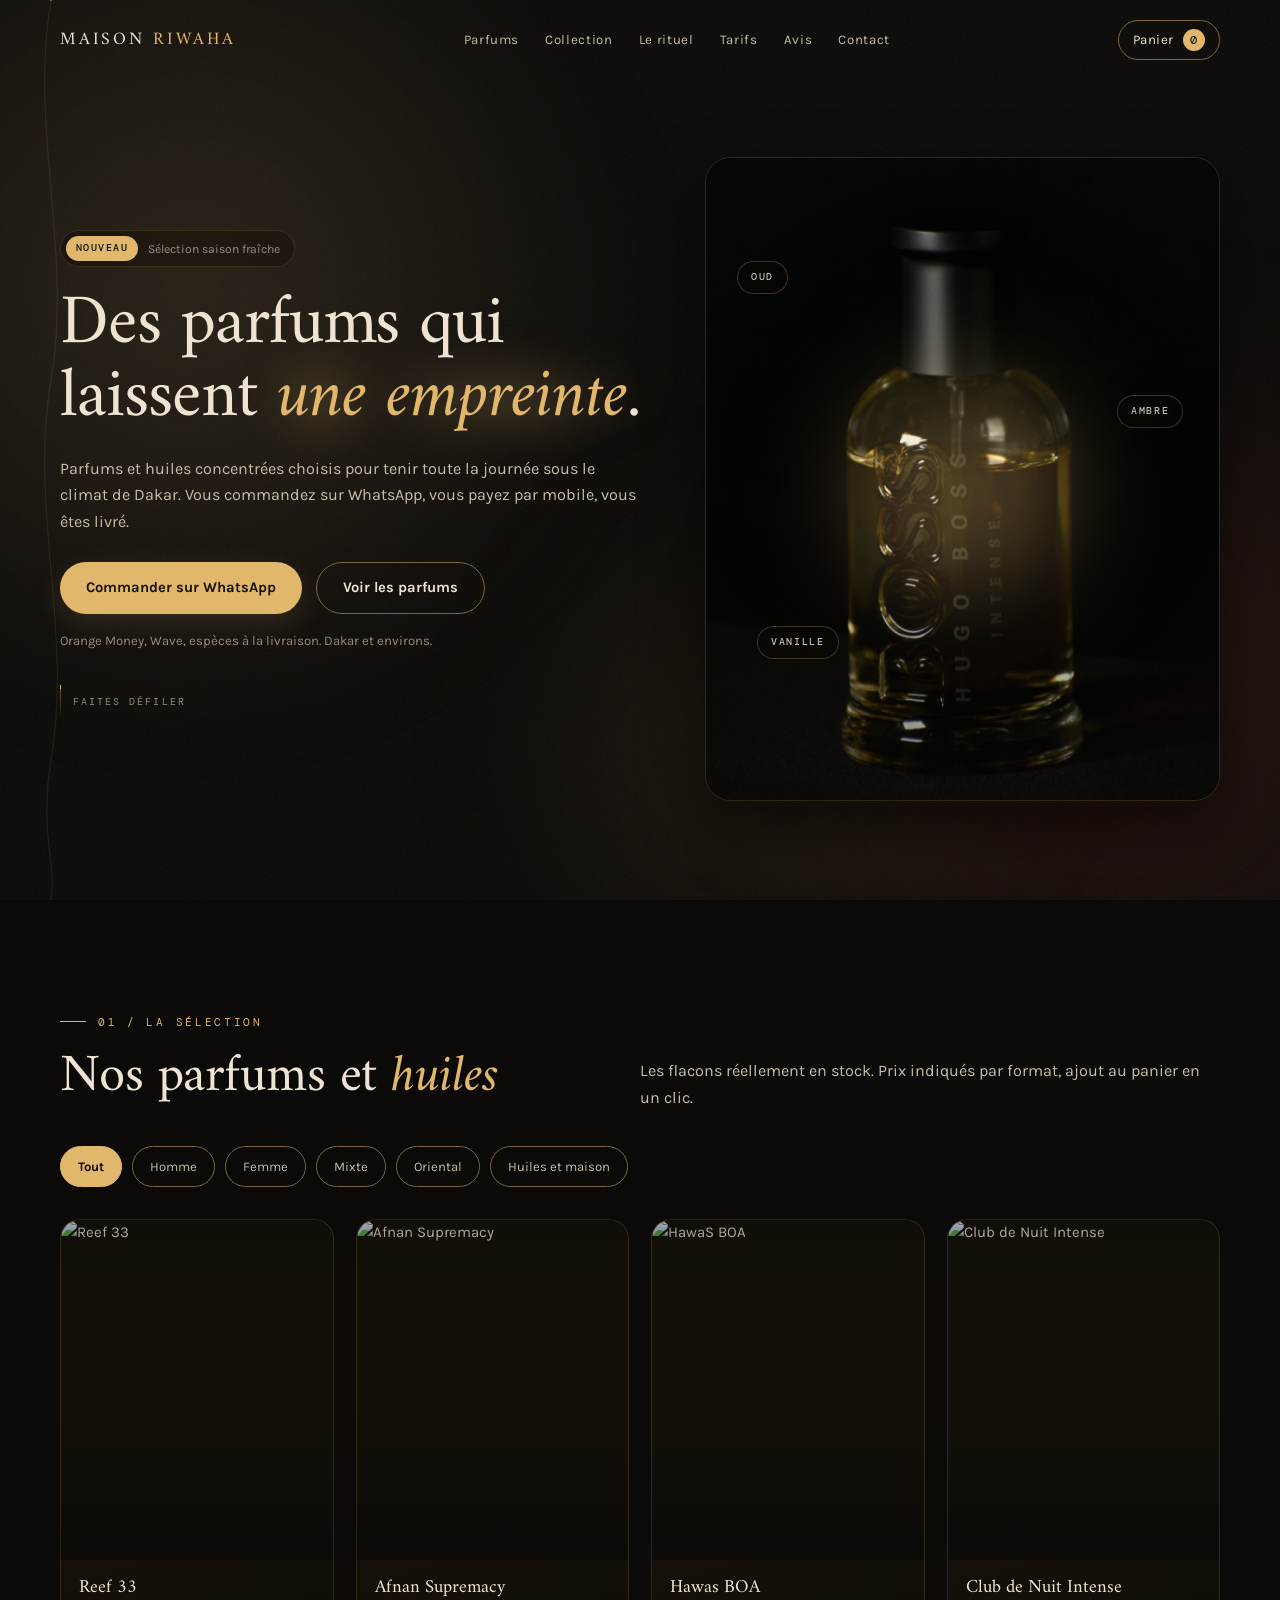
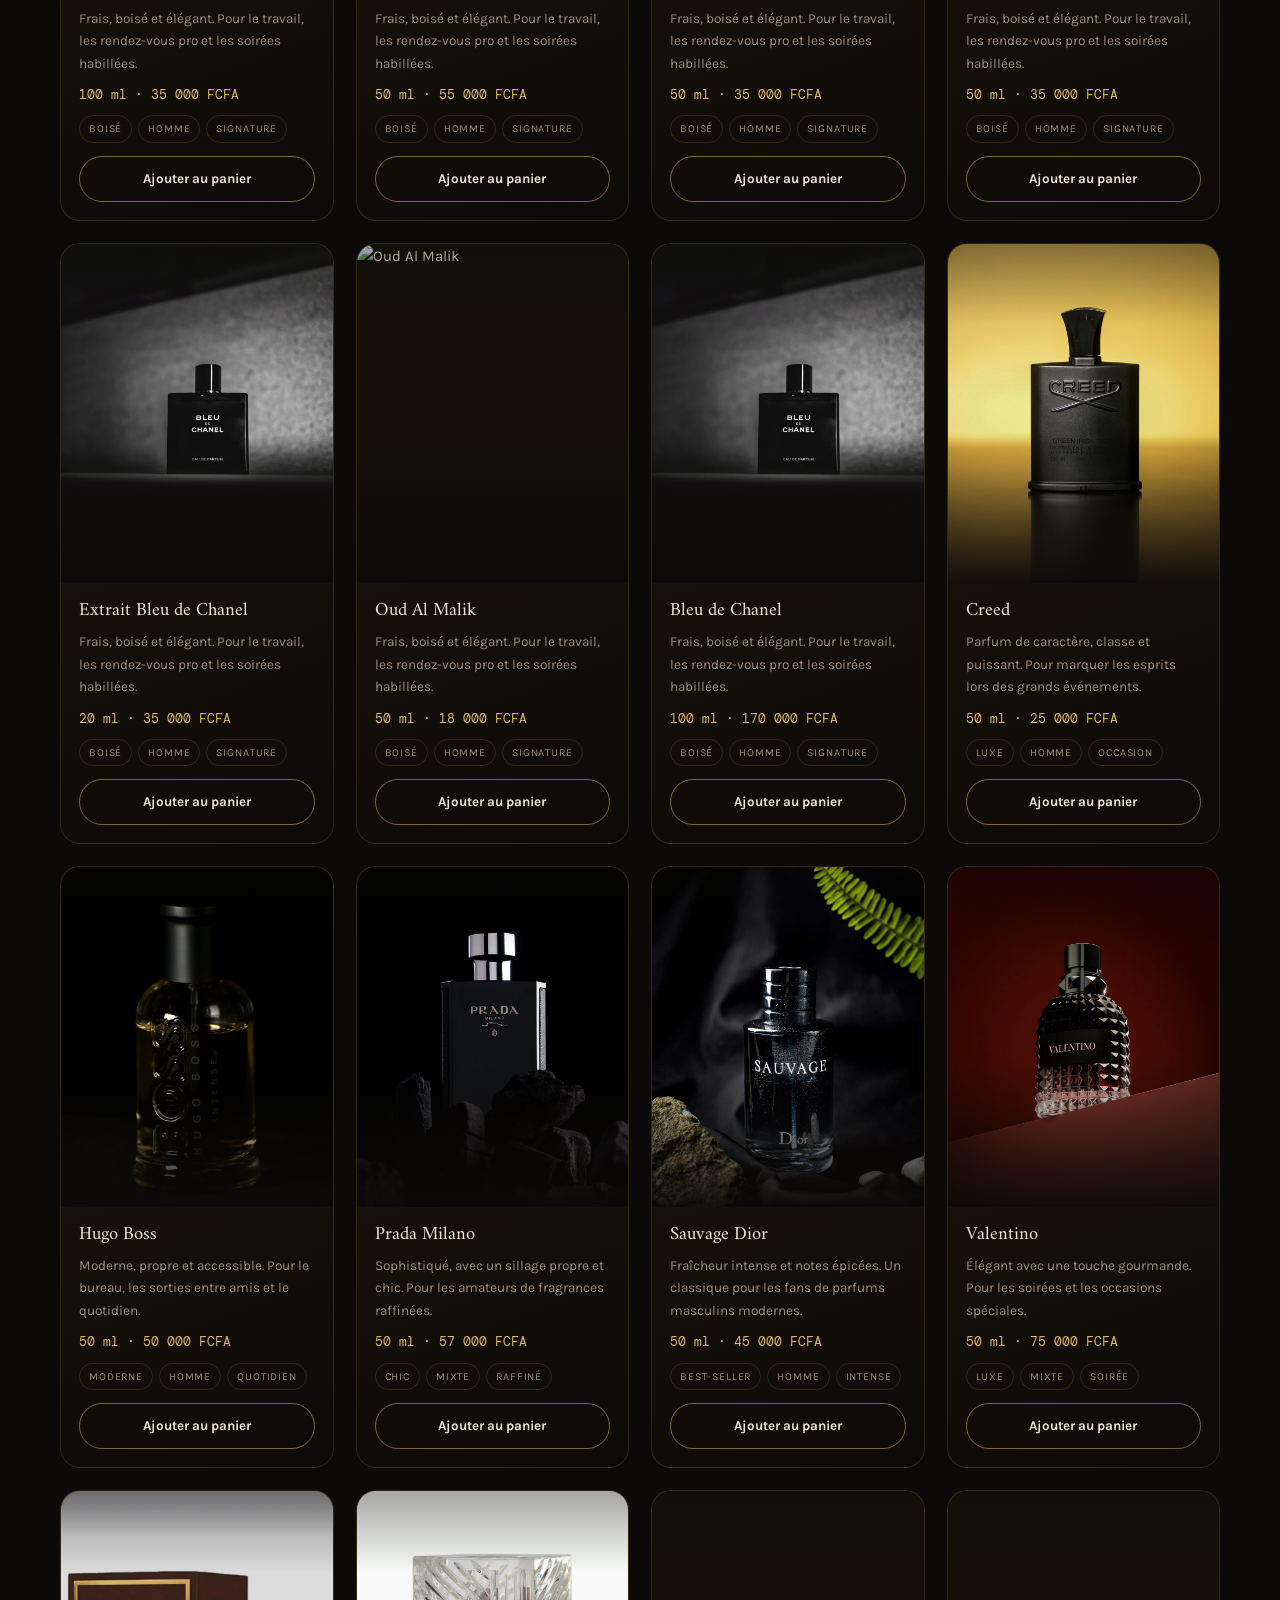
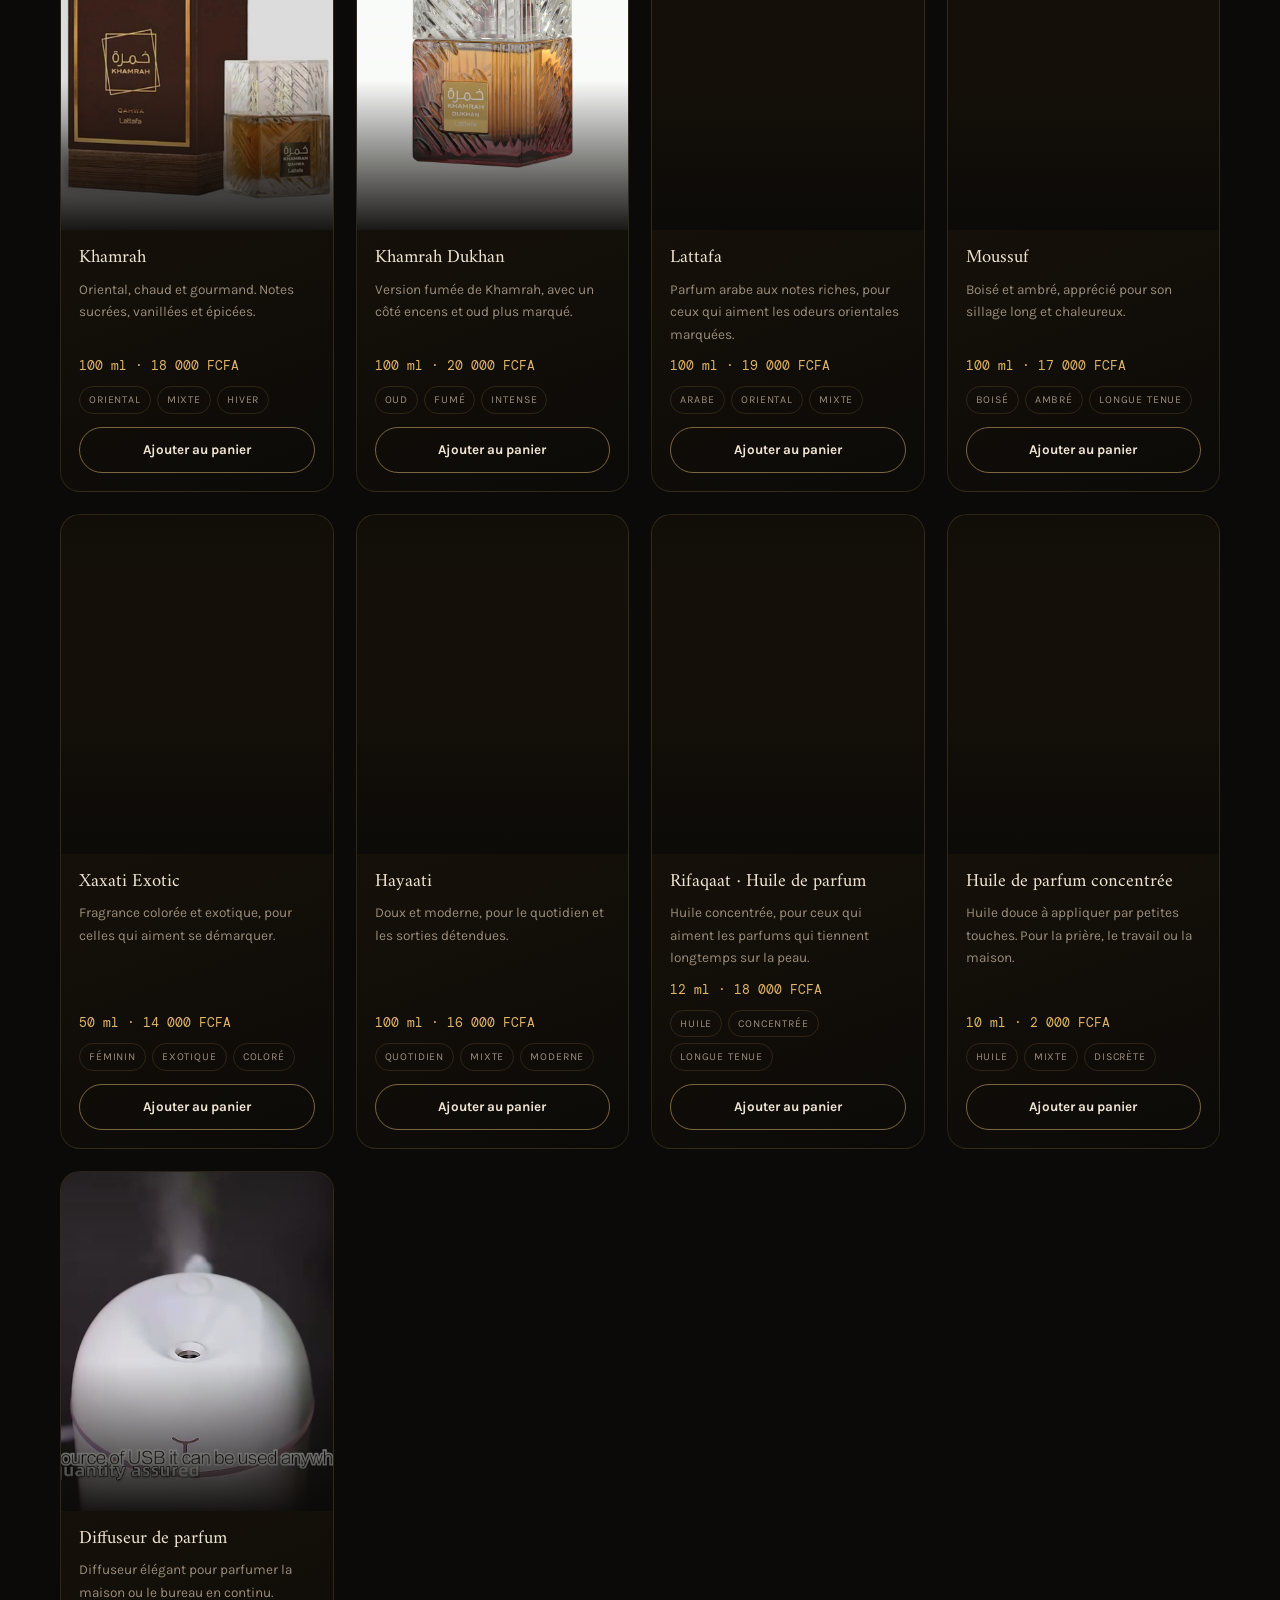
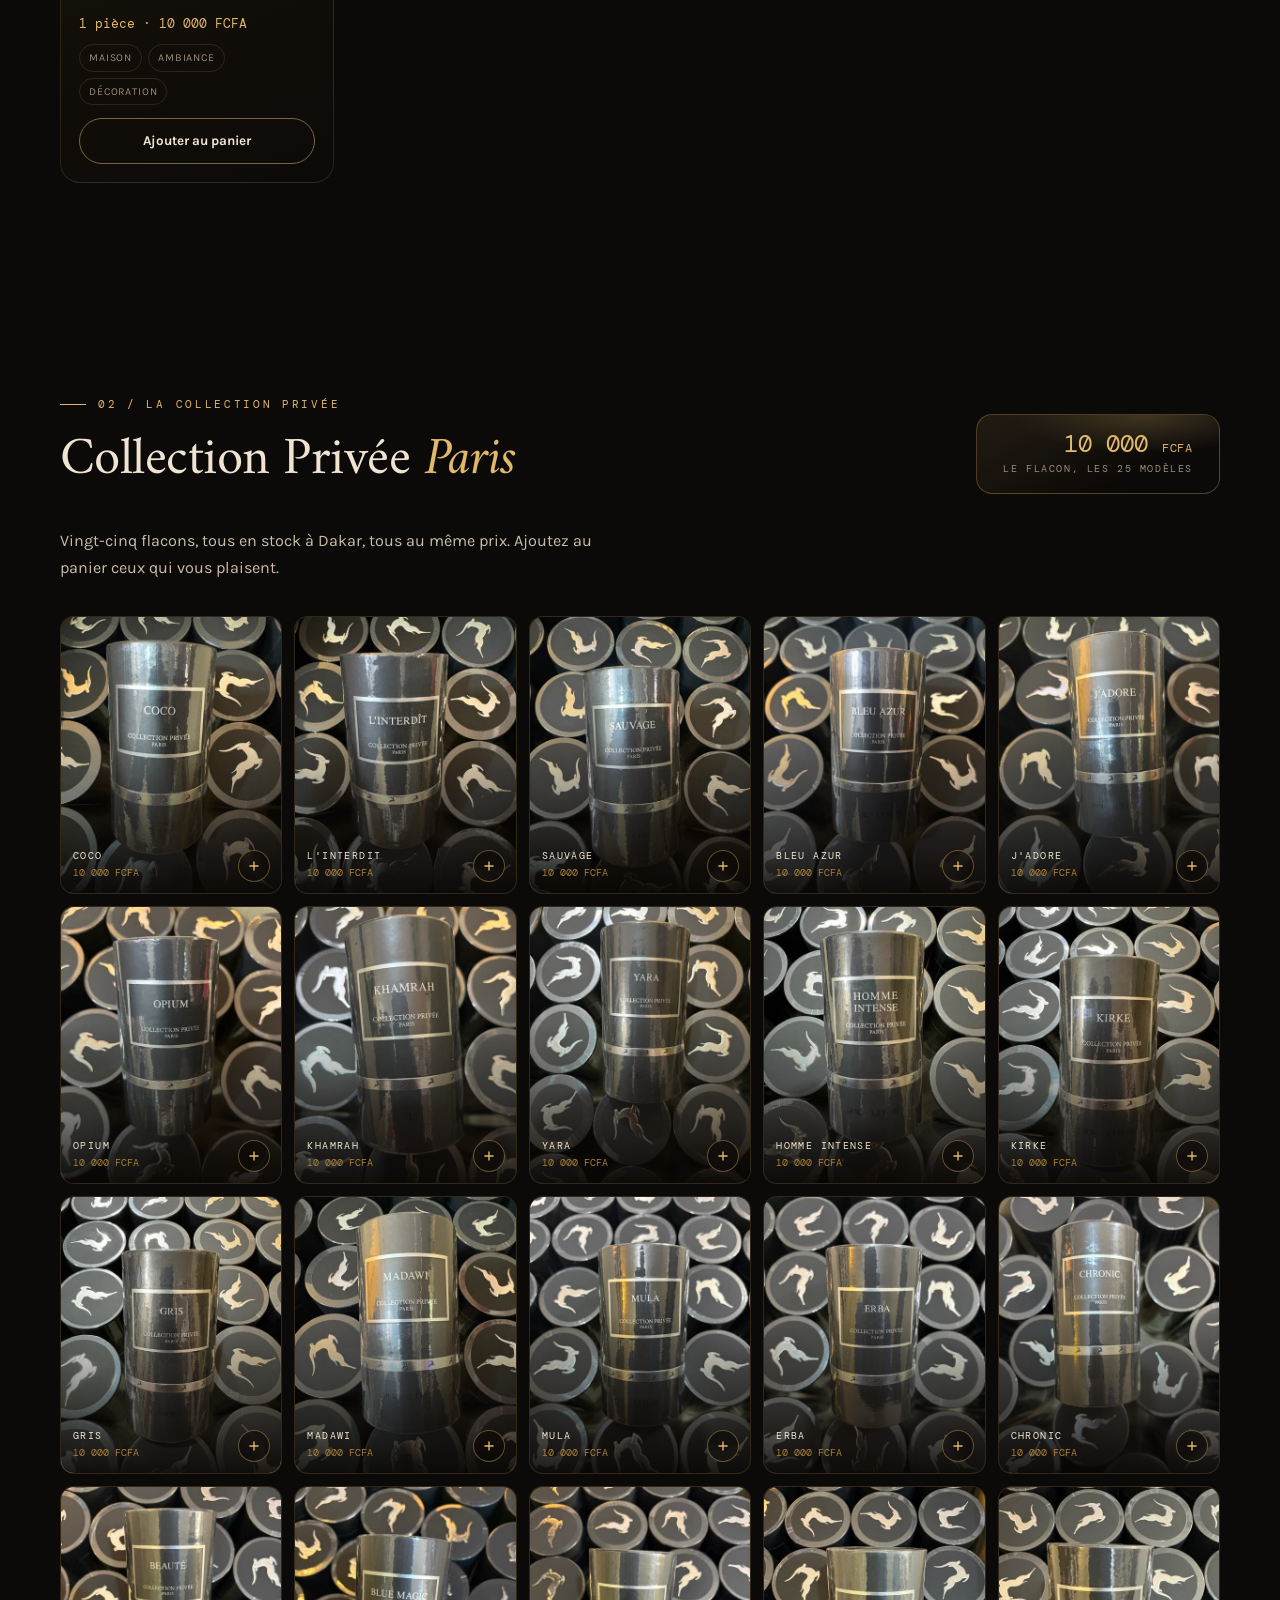
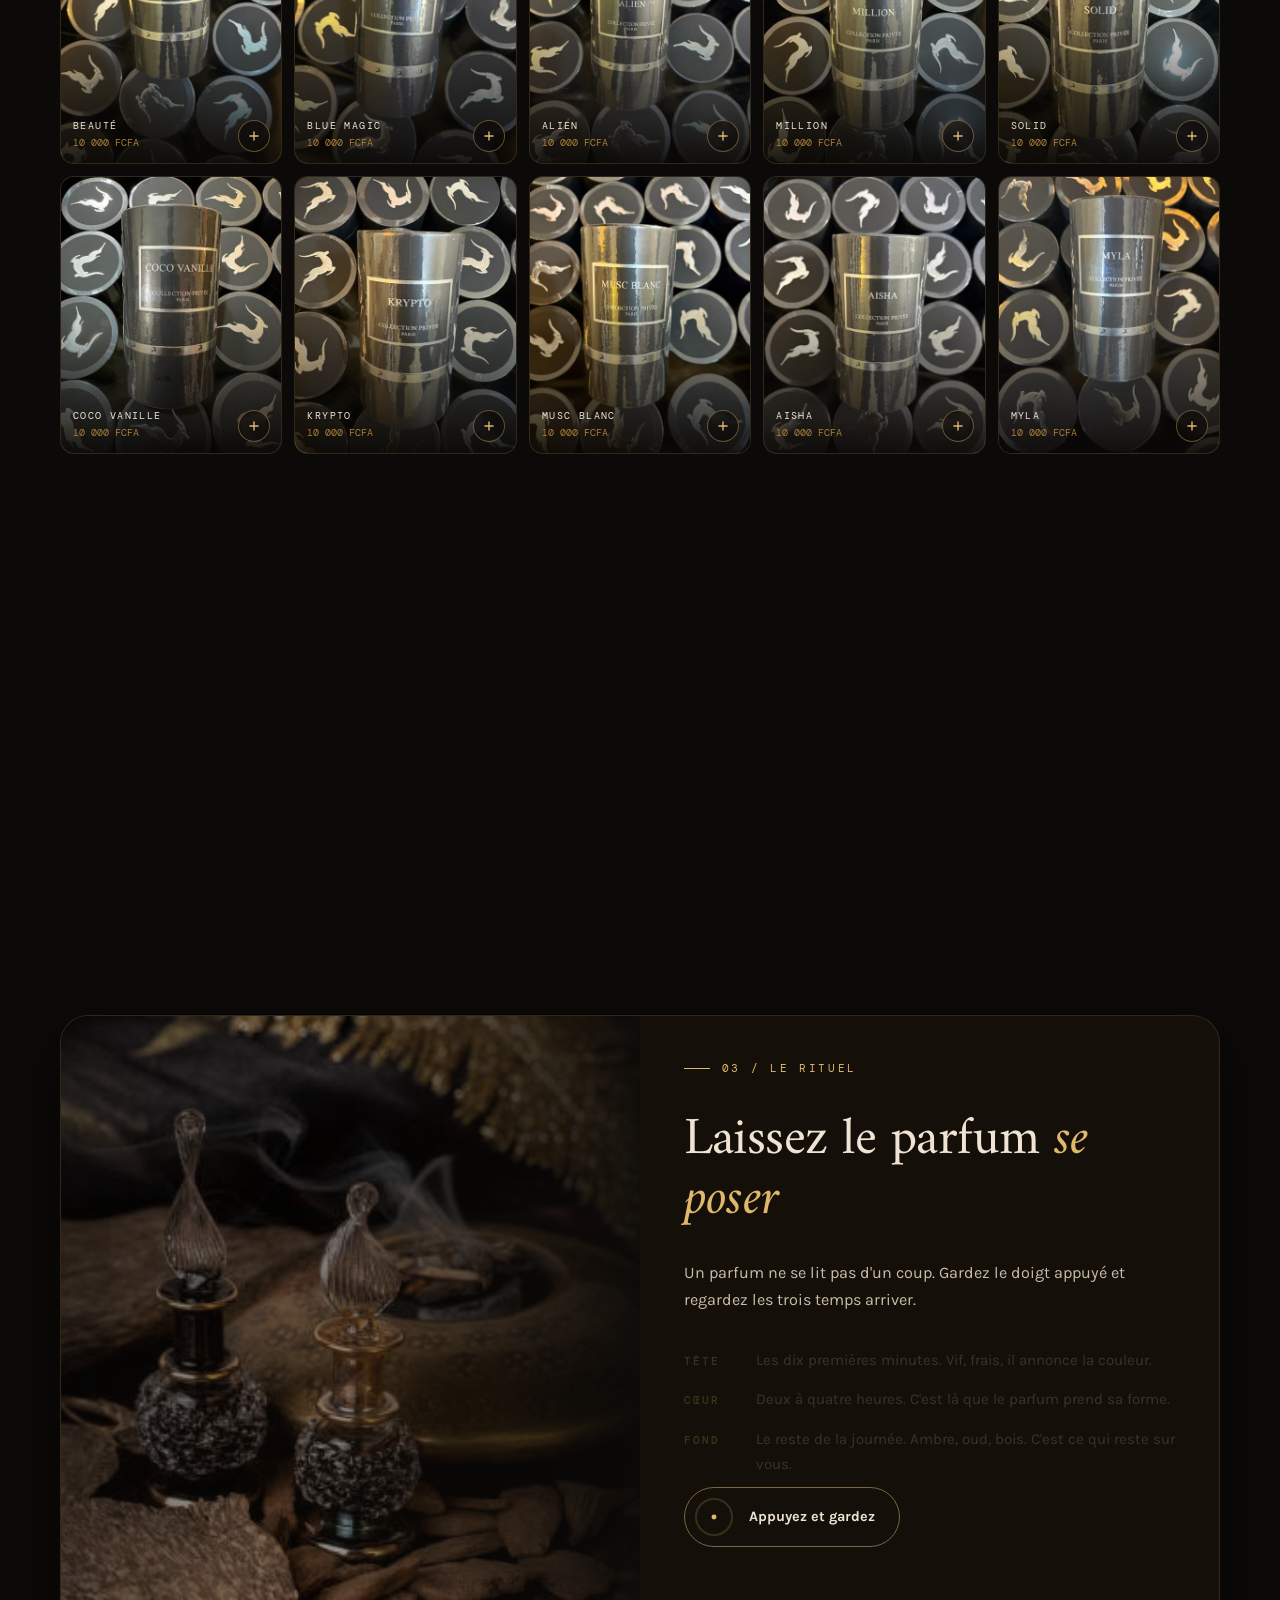
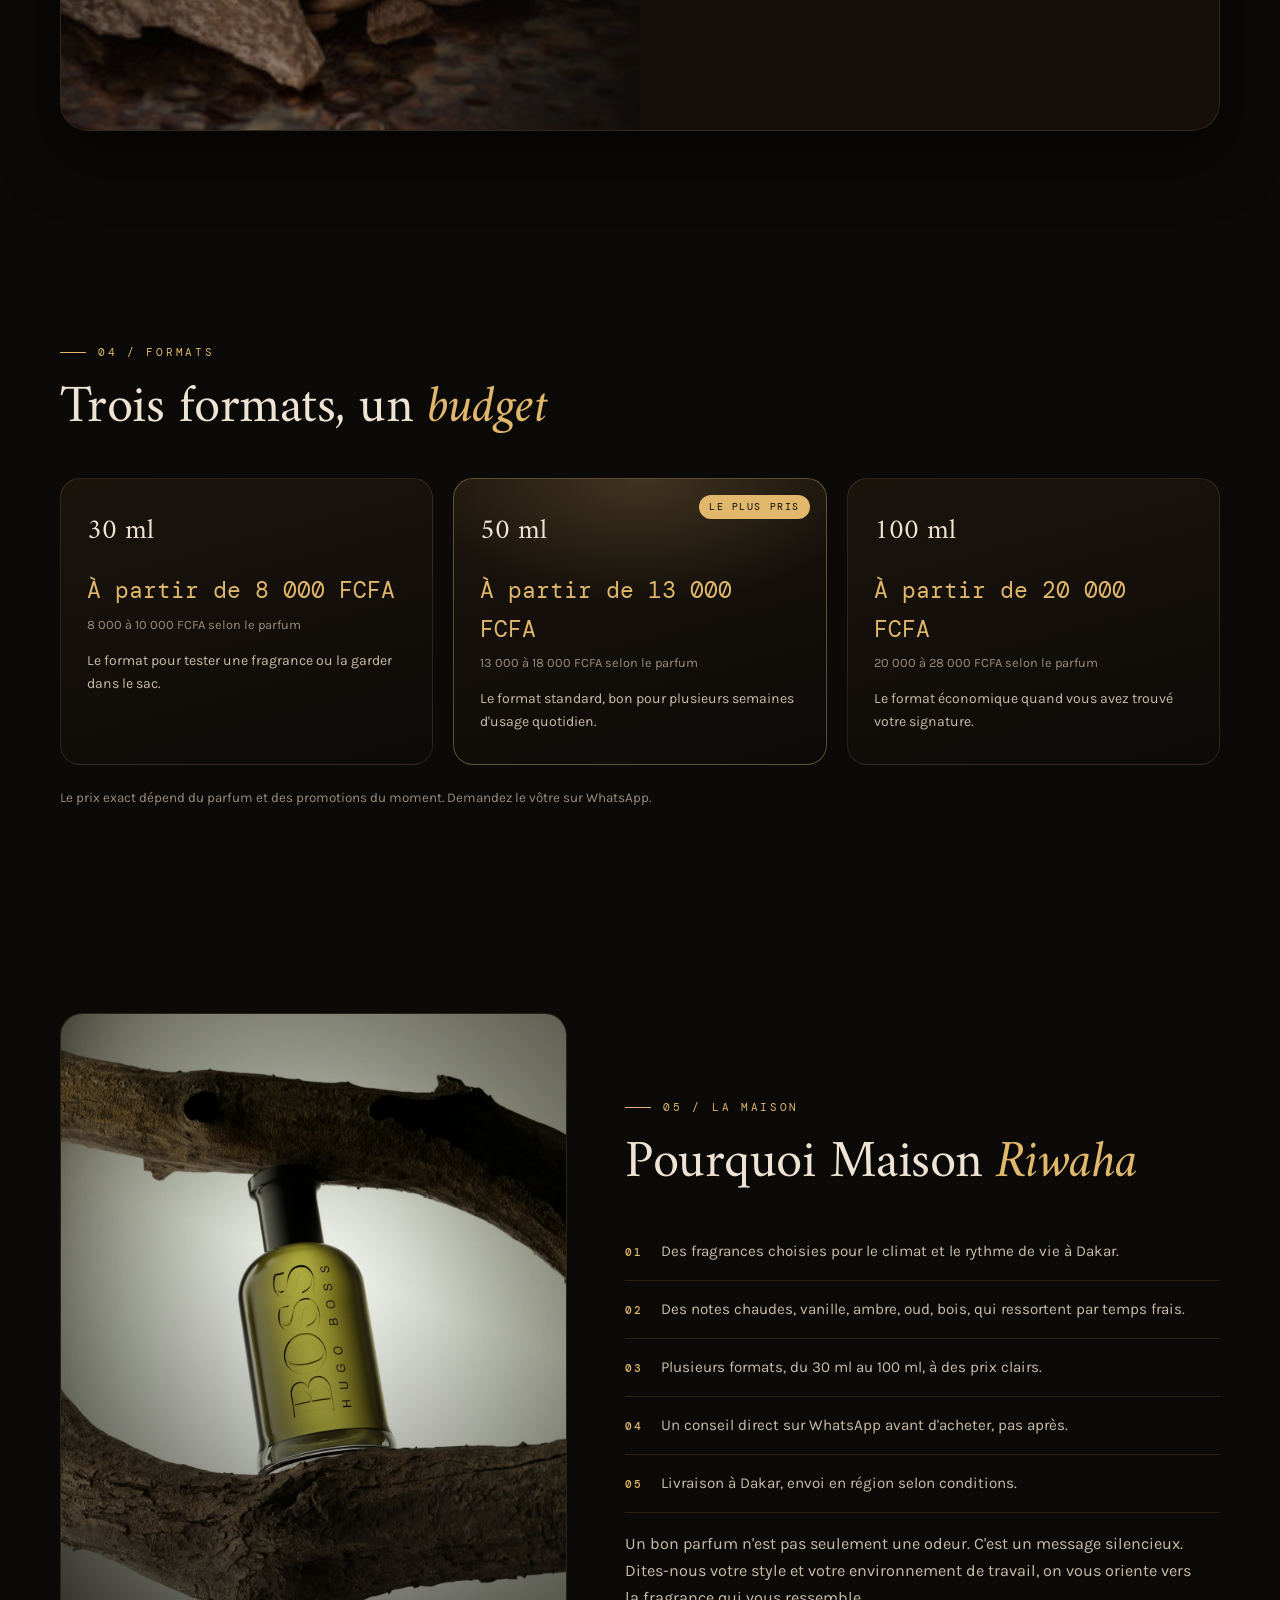
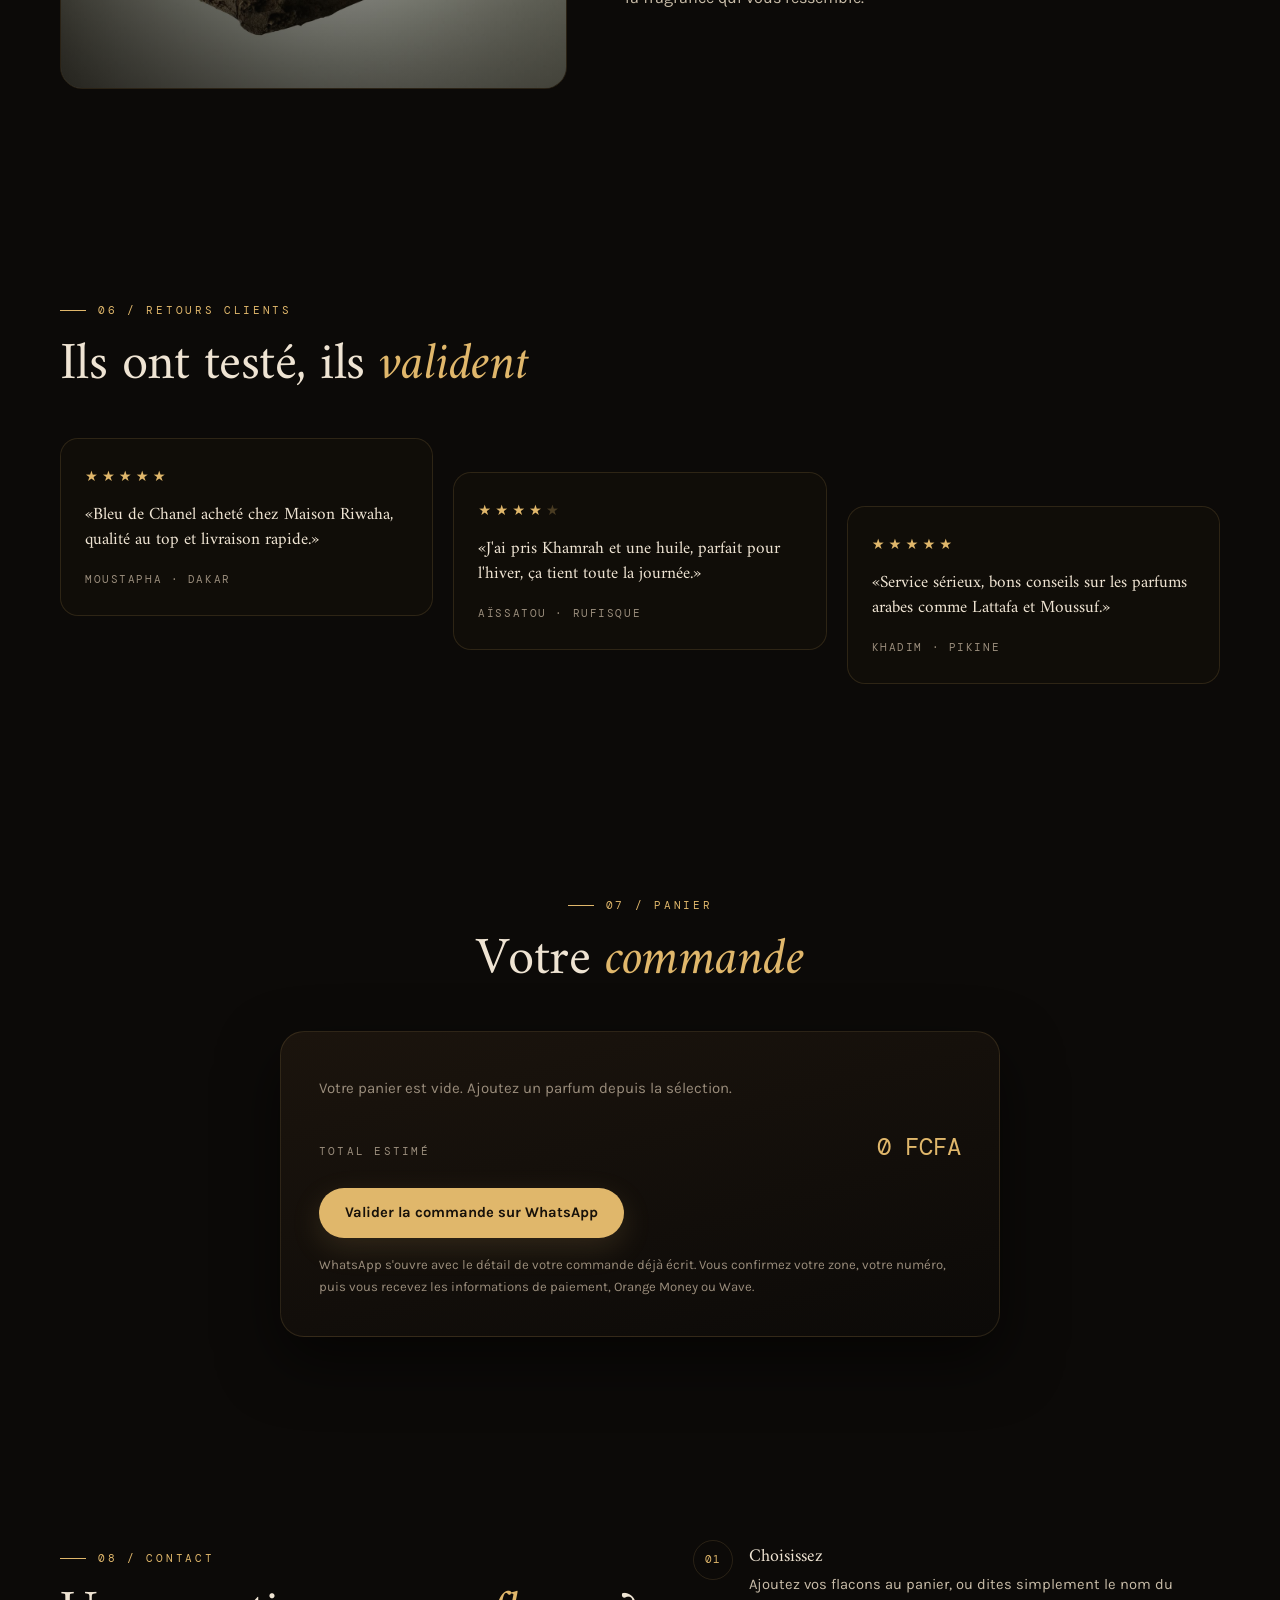
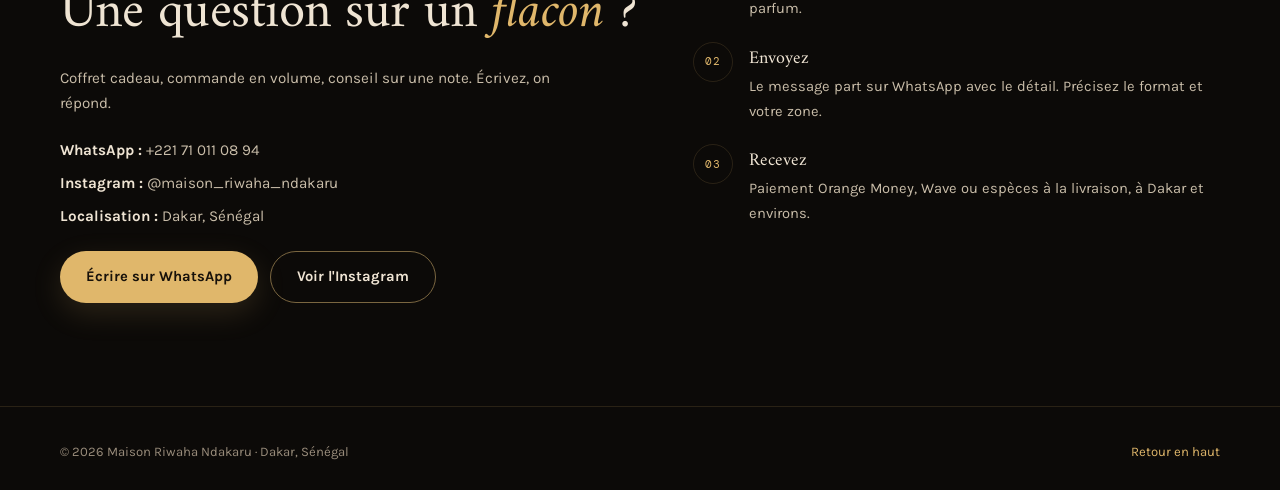
==== index.html @ 214b8f91 "Add files via upload" ====
<!DOCTYPE html>
<html lang="fr">
<head>
<meta charset="UTF-8">
<meta name="viewport" content="width=device-width, initial-scale=1.0">
<title>Maison Riwaha Ndakaru · Parfums et huiles à Dakar</title>
<meta name="description" content="Parfums et huiles concentrées sélectionnés à Dakar. Tenue longue durée, formats 30 à 100 ml, commande sur WhatsApp, paiement Orange Money ou Wave.">
<meta name="theme-color" content="#0c0a08">
<link rel="icon" href="data:image/svg+xml,%3Csvg xmlns='http://www.w3.org/2000/svg' viewBox='0 0 32 32'%3E%3Crect width='32' height='32' rx='7' fill='%230c0a08'/%3E%3Cpath d='M16 5c3.6 4.4 6 7.6 6 10.6A6 6 0 0 1 10 15.6C10 12.6 12.4 9.4 16 5z' fill='%23e0b76b'/%3E%3Crect x='13' y='22' width='6' height='5' rx='1.4' fill='%23e0b76b' opacity='.5'/%3E%3C/svg%3E">
<meta property="og:title" content="Maison Riwaha Ndakaru · Parfums et huiles à Dakar">
<meta property="og:description" content="Parfums et huiles concentrées, tenue longue durée. Commande sur WhatsApp.">
<meta property="og:type" content="website">
<meta property="og:url" content="https://famous-hotteok-4ee8ab.netlify.app/">
<meta property="og:site_name" content="Maison Riwaha Ndakaru">
<meta property="og:locale" content="fr_FR">
<meta property="og:image" content="https://famous-hotteok-4ee8ab.netlify.app/assets/img/social-card.jpg">
<meta property="og:image:width" content="1200">
<meta property="og:image:height" content="630">
<meta property="og:image:alt" content="Flacon de parfum pose sur une branche de bois flotte">
<meta name="twitter:card" content="summary_large_image">
<link rel="preconnect" href="https://fonts.googleapis.com">
<link rel="preconnect" href="https://fonts.gstatic.com" crossorigin>
<link href="https://fonts.googleapis.com/css2?family=Amiri:wght@400;700&family=Karla:wght@400;700&family=DM+Mono:wght@500&display=swap" rel="stylesheet">
<style>
/* ==================== TOKENS ==================== */
:root{
  --ink:#0c0a08; --ink-2:#141009; --ink-3:#1b140d;
  --sand:#efe4d3; --sand-dim:#c9bda9; --sand-mute:#9a8d7c;
  --gold:#e0b76b; --gold-deep:#a97f37; --ember:#8a3520;
  --line:rgba(224,183,107,.14);
  --line-strong:#7a6640;
  --e1:cubic-bezier(.22,.61,.36,1);
  --e2:cubic-bezier(.65,0,.35,1);
  --display:"Amiri",Georgia,"Times New Roman",serif;
  --body:"Karla",system-ui,-apple-system,"Segoe UI",sans-serif;
  --mono:"DM Mono",ui-monospace,"SFMono-Regular",monospace;
  --shadow:0 24px 60px rgba(0,0,0,.55);
  --pad:clamp(58px,8vw,118px);
}
*{box-sizing:border-box;margin:0;padding:0}
html,body{overflow-x:hidden;overflow-x:clip}
html{scroll-behavior:smooth;-webkit-text-size-adjust:100%}
body{font-family:var(--body);background:var(--ink);color:var(--sand);line-height:1.65;
  font-size:clamp(15px,1.02vw,16.5px);-webkit-font-smoothing:antialiased}
a{text-decoration:none;color:inherit}
img{display:block;max-width:100%}
button{font:inherit;color:inherit;cursor:pointer;border:none;background:none}
::selection{background:var(--gold);color:var(--ink)}
:focus-visible{outline:2px solid var(--gold);outline-offset:3px;border-radius:4px}
.sr-only{position:absolute;width:1px;height:1px;padding:0;margin:-1px;overflow:hidden;clip:rect(0 0 0 0);white-space:nowrap;border:0}
[hidden]{display:none!important}
.skip{position:absolute;left:-999px;top:8px;z-index:200;background:var(--gold);color:var(--ink);padding:10px 16px;border-radius:999px;font-weight:700}
.skip:focus{left:16px}
.container{width:min(1160px,100% - 40px);margin-inline:auto}
header,main,footer{position:relative;z-index:1}
.off,.off *,.off *::before,.off *::after{animation-play-state:paused!important}
body.paused *,body.paused *::before,body.paused *::after{animation-play-state:paused!important}

/* ==================== SYSTÈME DE RÉVÉLATION ==================== */
.rv{opacity:0;transform:translateY(22px);transition:opacity .9s var(--e1),transform .9s var(--e1)}
.rv.in{opacity:1;transform:none}
.stag>*{opacity:0;transform:translateY(26px);transition:opacity .75s var(--e1),transform .75s var(--e1)}
.stag.in>*{opacity:1;transform:none}
.stag.in>*:nth-child(1){transition-delay:.04s}
.stag.in>*:nth-child(2){transition-delay:.12s}
.stag.in>*:nth-child(3){transition-delay:.2s}
.stag.in>*:nth-child(4){transition-delay:.28s}
.stag.in>*:nth-child(5){transition-delay:.36s}
.stag.in>*:nth-child(6){transition-delay:.44s}
.stag.in>*:nth-child(7){transition-delay:.52s}
.stag.in>*:nth-child(8){transition-delay:.6s}
.stag.in>*:nth-child(n+9){transition-delay:.66s}
/* retrait des délais une fois l'entrée terminée : même spécificité, plus tard dans la source.
   --fd laisse les filtres de la boutique poser leur propre décalage ensuite. */
.stag.done>*:nth-child(n){transition-delay:var(--fd,0s)}

/* ==================== COUCHE D'AMBIANCE ==================== */
.env{position:fixed;inset:0;z-index:0;pointer-events:none;overflow:hidden}
.env i{position:absolute;display:block;border-radius:50%;filter:blur(80px);will-change:transform}
.env .g1{width:70vw;height:70vw;left:-20vw;top:-18vh;background:radial-gradient(circle,rgba(224,183,107,.16),transparent 66%);animation:drift1 96s var(--e2) -22s infinite alternate}
.env .g2{width:62vw;height:62vw;right:-18vw;bottom:-20vh;background:radial-gradient(circle,rgba(138,53,32,.24),transparent 66%);animation:drift2 124s var(--e2) -55s infinite alternate}
.env .g3{width:44vw;height:44vw;left:38vw;top:52vh;background:radial-gradient(circle,rgba(169,127,55,.13),transparent 68%);animation:drift3 148s var(--e2) -80s infinite alternate}
@keyframes drift1{to{transform:translate3d(11vw,9vh,0) scale(1.18)}}
@keyframes drift2{to{transform:translate3d(-9vw,-11vh,0) scale(1.12)}}
@keyframes drift3{to{transform:translate3d(-13vw,7vh,0) scale(.86)}}
.grain{position:absolute;inset:-70px;opacity:.055;pointer-events:none;animation:grain 7s steps(5) infinite;
  background-image:url("data:image/svg+xml,%3Csvg xmlns='http://www.w3.org/2000/svg' width='180' height='180'%3E%3Cfilter id='n'%3E%3CfeTurbulence type='fractalNoise' baseFrequency='.85' numOctaves='3'/%3E%3C/filter%3E%3Crect width='100%25' height='100%25' filter='url(%23n)'/%3E%3C/svg%3E")}
@keyframes grain{0%{transform:translate(0,0)}20%{transform:translate(-12px,6px)}40%{transform:translate(8px,-10px)}60%{transform:translate(-6px,-6px)}80%{transform:translate(10px,8px)}100%{transform:translate(0,0)}}
@media (pointer:coarse){.grain{animation:none}}

/* ==================== LE FIL D'AMBRE (élément signature) ==================== */
.thread{position:fixed;left:max(8px,1.8vw);top:0;height:100vh;width:56px;z-index:2;pointer-events:none}
.thread .track{stroke:rgba(224,183,107,.1);stroke-width:1.2;fill:none}
.thread .draw{stroke:url(#tg);stroke-width:1.8;fill:none;stroke-linecap:round}
.thread .drop{fill:var(--gold);opacity:0;filter:drop-shadow(0 0 6px rgba(224,183,107,.9))}
@media (max-width:1240px){.thread{display:none}}

/* ==================== EN-TÊTE ==================== */
header{position:sticky;top:0;z-index:60}
.bar{position:absolute;inset:0;background:rgba(12,10,8,.62);backdrop-filter:blur(14px);-webkit-backdrop-filter:blur(14px);
  border-bottom:1px solid transparent;opacity:0;transition:opacity .5s var(--e1),border-color .5s var(--e1)}
header.slim .bar{opacity:1;border-bottom-color:var(--line)}
.progress{position:absolute;left:0;right:0;bottom:0;height:1.5px;transform:scaleX(0);transform-origin:0 50%;
  background:linear-gradient(90deg,var(--gold-deep),var(--gold));will-change:transform}
.navbar{position:relative;display:flex;align-items:center;justify-content:space-between;gap:18px;padding:20px 0;transition:padding .5s var(--e1)}
header.slim .navbar{padding:11px 0}
.logo{display:inline-flex;align-items:baseline;gap:8px;font-family:var(--display);font-size:1.1rem;letter-spacing:.16em;
  text-transform:uppercase;transform-origin:left center;transition:transform .5s var(--e1)}
header.slim .logo{transform:scale(.92)}
.logo i{font-style:normal;color:var(--gold)}
.nav-links{display:flex;gap:26px;font-size:.83rem;letter-spacing:.05em}
.nav-links a{position:relative;color:var(--sand-dim);padding:4px 0;transition:color .35s var(--e1)}
.nav-links a::after{content:"";position:absolute;left:0;right:0;bottom:0;height:1px;background:var(--gold);
  transform:scaleX(0);transform-origin:0 50%;transition:transform .45s var(--e1)}
.nav-links a:hover,.nav-links a:focus-visible{color:var(--sand)}
.nav-links a:hover::after,.nav-links a:focus-visible::after{transform:scaleX(1)}
.cart-link{display:inline-flex;align-items:center;gap:9px;font-size:.83rem;letter-spacing:.04em;color:var(--sand);
  border:1px solid var(--line-strong);border-radius:999px;padding:8px 14px;
  transition:border-color .4s var(--e1),transform .4s var(--e1)}
.cart-link:hover{border-color:var(--gold);transform:translateY(-2px)}
.cart-count{display:inline-grid;place-items:center;min-width:22px;height:22px;padding:0 6px;border-radius:999px;
  background:var(--gold);color:var(--ink);font-family:var(--mono);font-size:.72rem}
.cart-count.pop{animation:pop .55s var(--e1)}
@keyframes pop{0%{transform:scale(1)}35%{transform:scale(1.45)}100%{transform:scale(1)}}

/* menu mobile */
.burger{display:none;flex-direction:column;align-items:center;justify-content:center;gap:5px;
  width:44px;height:44px;border-radius:50%;border:1px solid var(--line-strong);flex:none;
  transition:border-color .4s var(--e1)}
.burger:hover{border-color:var(--gold)}
.burger i{display:block;width:17px;height:1.5px;background:var(--sand);transition:transform .45s var(--e1)}
.burger[aria-expanded="true"] i:nth-child(1){transform:translateY(3.25px) rotate(45deg)}
.burger[aria-expanded="true"] i:nth-child(2){transform:translateY(-3.25px) rotate(-45deg)}
.menu{position:fixed;inset:0;z-index:70;display:flex;flex-direction:column;justify-content:center;gap:2px;
  padding:0 clamp(24px,7vw,48px);background:rgba(9,7,5,.95);backdrop-filter:blur(18px);-webkit-backdrop-filter:blur(18px);
  opacity:0;transition:opacity .45s var(--e1)}
.menu.open{opacity:1}
.menu a{font-family:var(--display);font-size:clamp(1.6rem,7vw,2.1rem);padding:15px 0;border-bottom:1px solid var(--line);
  opacity:0;transform:translateY(20px);transition:opacity .55s var(--e1),transform .55s var(--e1)}
.menu.open a{opacity:1;transform:none}
.menu.open a:nth-child(1){transition-delay:.1s}
.menu.open a:nth-child(2){transition-delay:.16s}
.menu.open a:nth-child(3){transition-delay:.22s}
.menu.open a:nth-child(4){transition-delay:.28s}
.menu.open a:nth-child(5){transition-delay:.34s}
.menu.open a:nth-child(6){transition-delay:.4s}
.menu.open a:nth-child(7){transition-delay:.46s}
.menu .m-cta{border-bottom:none;margin-top:22px;font-family:var(--body);font-size:.95rem;color:var(--gold)}
body.locked{overflow:hidden}
@media (max-width:940px){.burger{display:flex}}
@media (min-width:941px){.menu{display:none}}

/* ==================== BOUTONS ==================== */
.btn{display:inline-flex;align-items:center;justify-content:center;gap:9px;position:relative;overflow:hidden;
  border-radius:999px;padding:13px 26px;font-size:.92rem;font-weight:700;
  transition:transform .45s var(--e1),box-shadow .45s var(--e1),border-color .45s var(--e1),color .45s var(--e1)}
.btn span{position:relative;z-index:1}
.btn-primary{background:var(--gold);color:#17110a;box-shadow:0 10px 30px rgba(224,183,107,.15)}
.btn-primary::before{content:"";position:absolute;inset:0;transform:translateX(-120%);transition:transform .85s var(--e1);
  background:linear-gradient(100deg,transparent 22%,rgba(255,255,255,.5) 50%,transparent 78%)}
.btn-primary:hover{transform:translateY(-3px);box-shadow:0 18px 42px rgba(224,183,107,.28)}
.btn-primary:hover::before{transform:translateX(120%)}
.btn-primary:active{transform:translateY(-1px)}
.btn-outline{border:1px solid var(--line-strong);color:var(--sand)}
.btn-outline:hover{border-color:var(--gold);color:var(--gold);transform:translateY(-3px)}
@media (pointer:coarse){.btn,.chip,.btn-add{min-height:44px;display:inline-flex;align-items:center;justify-content:center}}

/* ==================== TITRES ==================== */
section{padding:var(--pad) 0;position:relative}
.kicker{display:inline-flex;align-items:center;gap:12px;font-family:var(--mono);font-size:.7rem;letter-spacing:.24em;
  text-transform:uppercase;color:var(--gold);margin-bottom:16px}
.kicker::before{content:"";width:26px;height:1px;background:var(--gold);transform:scaleX(0);transform-origin:0 50%;
  transition:transform .9s var(--e1) .12s}
.in .kicker::before{transform:scaleX(1)}
.h2{font-family:var(--display);font-weight:400;font-size:clamp(2rem,4.4vw,3.3rem);line-height:1.14;
  letter-spacing:-.01em;max-width:22ch;padding-bottom:.08em}
.h2 em{font-style:italic;color:var(--gold)}
.lede{color:var(--sand-dim);max-width:58ch;margin-top:18px;font-size:1.01rem}

/* ==================== HÉRO ==================== */
.hero{padding:clamp(36px,6vw,80px) 0 var(--pad);display:grid;grid-template-columns:1.06fr .94fr;
  gap:clamp(28px,5vw,66px);align-items:center}
.hero-badge{display:inline-flex;align-items:center;gap:10px;padding:5px 14px 5px 5px;border-radius:999px;
  border:1px solid var(--line);font-size:.76rem;color:var(--sand-mute);margin-bottom:22px;background:rgba(20,16,9,.5)}
.hero-badge b{font-family:var(--mono);font-size:.64rem;letter-spacing:.14em;text-transform:uppercase;font-weight:500;
  padding:4px 10px;border-radius:999px;background:var(--gold);color:var(--ink)}
h1{font-family:var(--display);font-weight:400;font-size:clamp(2.4rem,5.9vw,4.4rem);line-height:1.04;
  letter-spacing:-.015em;margin-bottom:20px}
.w{position:relative;display:inline-block;opacity:0;transform:translateY(30px);
  transition:opacity .95s var(--e1),transform 1.05s var(--e1);transition-delay:calc(var(--i)*72ms)}
.w::before{content:attr(data-w);position:absolute;left:0;top:0;filter:blur(13px);opacity:1;pointer-events:none;
  transition:opacity .95s var(--e1);transition-delay:calc(var(--i)*72ms + 140ms)}
.w.em{color:var(--gold);font-style:italic}
.w.em::after{content:"";position:absolute;left:-10%;right:-10%;top:4%;bottom:4%;z-index:-1;border-radius:50%;
  background:radial-gradient(ellipse,rgba(224,183,107,.32),transparent 70%);filter:blur(24px);opacity:0;
  transition:opacity 1.5s var(--e1);transition-delay:calc(var(--i)*72ms + 420ms)}
.lit .w{opacity:1;transform:none}
.lit .w::before{opacity:0}
.lit .w.em::after{opacity:1}
.hero-stage>*{opacity:0;transform:translateY(20px);transition:opacity .9s var(--e1),transform .9s var(--e1)}
.lit .hero-stage>*{opacity:1;transform:none}
.lit .hero-stage>.s1{transition-delay:.06s}
.lit .hero-stage>.s2{transition-delay:.74s}
.lit .hero-stage>.s3{transition-delay:.88s}
.lit .hero-stage>.s4{transition-delay:1.04s}
.hero-cta{display:flex;flex-wrap:wrap;gap:14px;margin:26px 0 16px}
.hero-small{font-size:.82rem;color:var(--sand-mute)}
.cue{display:inline-flex;align-items:center;gap:12px;margin-top:34px;font-family:var(--mono);font-size:.64rem;
  letter-spacing:.2em;text-transform:uppercase;color:var(--sand-mute)}
.cue i{position:relative;display:block;width:1px;height:34px;overflow:hidden;
  background:linear-gradient(var(--line-strong),transparent)}
.cue i::after{content:"";position:absolute;left:-1.5px;top:0;width:4px;height:4px;border-radius:50%;background:var(--gold);
  animation:falldrop 2.6s var(--e2) infinite}
@keyframes falldrop{0%{transform:translateY(-6px);opacity:0}25%{opacity:1}80%{opacity:.15}100%{transform:translateY(34px);opacity:0}}

/* la vitrine du héro */
.hero-visual{will-change:transform}
.vitrine{position:relative;border-radius:26px;overflow:hidden;aspect-ratio:4/5;border:1px solid var(--line);
  background:var(--ink-2);box-shadow:var(--shadow);opacity:0;transform:translateY(34px) scale(.985);
  transition:opacity 1.4s var(--e1) .12s,transform 1.4s var(--e1) .12s}
.lit .vitrine{opacity:1;transform:none}
.vitrine>img{width:100%;height:100%;object-fit:cover;will-change:transform;animation:kenburns 34s var(--e2) -6s infinite alternate}
@keyframes kenburns{from{transform:scale(1.02) translate3d(0,0,0)}to{transform:scale(1.13) translate3d(-1.6%,-2.4%,0)}}
.vitrine::after{content:"";position:absolute;inset:0;pointer-events:none;
  background:radial-gradient(ellipse 72% 56% at 50% 46%,transparent 28%,rgba(12,10,8,.6) 100%)}
.halo{position:absolute;left:50%;top:52%;width:76%;aspect-ratio:1;transform:translate(-50%,-50%);border-radius:50%;
  pointer-events:none;filter:blur(38px);animation:breathe 9s var(--e2) -2s infinite alternate;
  background:radial-gradient(circle,rgba(224,183,107,.42),transparent 62%)}
@keyframes breathe{from{opacity:.26;transform:translate(-50%,-50%) scale(.92)}to{opacity:.6;transform:translate(-50%,-50%) scale(1.08)}}
.notes{position:absolute;inset:0;pointer-events:none;z-index:2}
.notes b{position:absolute;font-family:var(--mono);font-size:.64rem;font-weight:500;letter-spacing:.16em;
  text-transform:uppercase;color:var(--sand-dim);padding:7px 13px;border-radius:999px;
  border:1px solid rgba(224,183,107,.26);background:rgba(10,8,6,.55);
  backdrop-filter:blur(9px);-webkit-backdrop-filter:blur(9px);
  opacity:0;transform:translateY(12px);transition:opacity .8s var(--e1),transform .8s var(--e1);
  animation:floatnote 11s var(--e2) infinite alternate}
.lit .notes b{opacity:1;transform:none}
.notes b:nth-child(1){left:6%;top:16%;transition-delay:1.25s;animation-delay:0s}
.notes b:nth-child(2){right:7%;top:37%;transition-delay:1.4s;animation-delay:-3.6s}
.notes b:nth-child(3){left:10%;bottom:22%;transition-delay:1.55s;animation-delay:-7.2s}
@keyframes floatnote{from{translate:0 0}to{translate:0 -12px}}

/* ==================== PARFUMS ==================== */
.head-row{display:flex;flex-wrap:wrap;gap:20px;align-items:flex-end;justify-content:space-between}
.filters{display:flex;flex-wrap:wrap;gap:10px;margin:34px 0 32px}
.chip{border:1px solid var(--line-strong);border-radius:999px;padding:9px 17px;font-size:.82rem;color:var(--sand-dim);
  transition:color .4s var(--e1),border-color .4s var(--e1),background-color .4s var(--e1),transform .4s var(--e1)}
.chip:hover{color:var(--sand);border-color:var(--gold);transform:translateY(-2px)}
.chip.is-on{background:var(--gold);border-color:var(--gold);color:var(--ink);font-weight:700}
.grid{display:grid;grid-template-columns:repeat(auto-fill,minmax(255px,1fr));gap:22px}
.card{position:relative;display:flex;flex-direction:column;border-radius:20px;border:1px solid var(--line);overflow:hidden;
  background:linear-gradient(160deg,var(--ink-3),var(--ink-2) 55%,var(--ink));
  transition:transform .55s var(--e1),opacity .55s var(--e1),border-color .55s var(--e1),box-shadow .55s var(--e1)}
.card:hover{transform:translateY(-8px);border-color:rgba(224,183,107,.4);box-shadow:var(--shadow)}
.card.out{opacity:0;transform:scale(.94);pointer-events:none}
.card-img{position:relative;aspect-ratio:4/5;overflow:hidden;background:var(--ink-2)}
.card-img img{width:100%;height:100%;object-fit:cover;filter:saturate(.94) contrast(1.03);
  transition:transform 1s var(--e1)}
.card:hover .card-img img{transform:scale(1.07)}
.card-img::after{content:"";position:absolute;inset:0;pointer-events:none;z-index:1;
  background:linear-gradient(180deg,rgba(12,10,8,.35) 0%,transparent 24%,transparent 56%,rgba(12,10,8,.94) 100%)}
.sheen{position:absolute;inset:-40%;pointer-events:none;z-index:2;opacity:0;transform:translateX(-70%);
  transition:transform 1.1s var(--e1),opacity .4s var(--e1);
  background:linear-gradient(104deg,transparent 38%,rgba(224,183,107,.24) 50%,transparent 62%)}
.card:hover .sheen{transform:translateX(70%);opacity:1}
.card-body{padding:16px 18px 18px;display:flex;flex-direction:column;gap:9px;flex:1}
.card h3{font-family:var(--display);font-weight:400;font-size:1.16rem;line-height:1.25}
.card p{font-size:.85rem;color:var(--sand-mute);flex:1}
.price{font-family:var(--mono);font-size:.84rem;color:var(--gold)}
.tags{display:flex;flex-wrap:wrap;gap:6px}
.tag{font-size:.66rem;letter-spacing:.08em;text-transform:uppercase;padding:4px 9px;border-radius:999px;
  border:1px solid var(--line);color:var(--sand-mute)}
.btn-add{position:relative;margin-top:4px;border:1px solid var(--line-strong);border-radius:999px;padding:11px 16px;
  font-size:.84rem;font-weight:700;color:var(--sand);overflow:hidden;
  transition:background-color .45s var(--e1),color .45s var(--e1),border-color .45s var(--e1)}
.btn-add:hover{background:var(--gold);border-color:var(--gold);color:var(--ink)}
.btn-add .lbl,.btn-add .ok{display:flex;align-items:center;justify-content:center;gap:7px;
  transition:opacity .35s var(--e1),transform .35s var(--e1)}
.btn-add .ok{position:absolute;inset:0;opacity:0;transform:translateY(65%)}
.btn-add.added{background:var(--gold);border-color:var(--gold);color:var(--ink)}
.btn-add.added .lbl{opacity:0;transform:translateY(-65%)}
.btn-add.added .ok{opacity:1;transform:none}
.btn-add .ok svg path{stroke-dasharray:24;stroke-dashoffset:24;transition:stroke-dashoffset .5s var(--e1) .12s}
.btn-add.added .ok svg path{stroke-dashoffset:0}
.droplet{position:fixed;z-index:120;width:15px;height:15px;border-radius:50%;pointer-events:none;
  background:radial-gradient(circle at 34% 30%,#fff4dc,var(--gold) 55%,var(--gold-deep));
  box-shadow:0 0 18px rgba(224,183,107,.8)}

/* ==================== LA COLLECTION PRIVÉE ==================== */
#collection{overflow:hidden}
.cp-head{display:flex;flex-wrap:wrap;gap:24px;align-items:flex-end;justify-content:space-between;margin-bottom:34px}
/* 200px cale 5 colonnes sur grand écran : les 25 flacons forment un carré plein */
.cp-wall{display:grid;grid-template-columns:repeat(auto-fill,minmax(200px,1fr));gap:12px}
.cp{position:relative;display:block;aspect-ratio:4/5;border-radius:14px;overflow:hidden;
  border:1px solid var(--line);background:var(--ink-2);
  transition:transform .55s var(--e1),opacity .55s var(--e1),border-color .55s var(--e1),box-shadow .55s var(--e1)}
.cp:hover{transform:translateY(-6px);border-color:rgba(224,183,107,.45);box-shadow:var(--shadow)}
.cp img{width:100%;height:100%;object-fit:cover;transition:transform 1.1s var(--e1)}
.cp:hover img{transform:scale(1.08)}
.cp::after{content:"";position:absolute;inset:0;z-index:1;pointer-events:none;
  background:linear-gradient(180deg,transparent 42%,rgba(9,7,5,.92) 100%)}
.cp-meta{position:absolute;left:12px;right:48px;bottom:11px;z-index:2;display:flex;flex-direction:column;gap:1px}
.cp-name{font-family:var(--mono);font-size:.62rem;letter-spacing:.14em;text-transform:uppercase;color:var(--sand);
  transition:color .45s var(--e1)}
.cp:hover .cp-name{color:var(--gold)}
.cp-price{font-family:var(--mono);font-size:.62rem;color:var(--gold-deep);transition:color .45s var(--e1)}
.cp:hover .cp-price{color:var(--gold)}
.cp-add{position:absolute;right:11px;bottom:11px;z-index:3;width:32px;height:32px;border-radius:50%;
  display:grid;place-items:center;color:var(--gold);border:1px solid rgba(224,183,107,.4);
  background:rgba(10,8,6,.6);backdrop-filter:blur(8px);-webkit-backdrop-filter:blur(8px);
  transition:transform .45s var(--e1),background-color .45s var(--e1),color .45s var(--e1),border-color .45s var(--e1)}
.cp:hover .cp-add{border-color:var(--gold);background:rgba(224,183,107,.18)}
.cp-add:hover{transform:scale(1.15);background:var(--gold);color:var(--ink)}
.cp-add svg{grid-area:1/1;width:14px;height:14px}
.cp-add .plus{transition:opacity .3s var(--e1),transform .45s var(--e1)}
.cp-add .tick{opacity:0;transform:rotate(-90deg) scale(.4);transition:opacity .3s var(--e1),transform .45s var(--e1)}
.cp-add.added{background:var(--gold);border-color:var(--gold);color:var(--ink);transform:scale(1.08)}
.cp-add.added .plus{opacity:0;transform:rotate(90deg) scale(.4)}
.cp-add.added .tick{opacity:1;transform:none}
@media (pointer:coarse){.cp-add{width:44px;height:44px}.cp-meta{right:62px}}
.cp-note{margin-top:26px;font-size:.84rem;color:var(--sand-mute)}

/* le bandeau prix, un seul chiffre pour toute la gamme */
.cp-flag{position:relative;flex:none;padding:16px 26px;border-radius:16px;border:1px solid rgba(224,183,107,.3);
  background:linear-gradient(150deg,rgba(224,183,107,.1),transparent 70%);text-align:right}
.cp-flag::before{content:"";position:absolute;inset:0;border-radius:16px;pointer-events:none;
  background:radial-gradient(ellipse 80% 70% at 70% 0%,rgba(224,183,107,.22),transparent 70%);
  animation:glow 8s var(--e2) -3s infinite alternate}
.cp-flag-num{position:relative;z-index:1;display:block;font-family:var(--mono);font-size:1.5rem;color:var(--gold);line-height:1.1}
.cp-flag-num small{font-size:.78rem;letter-spacing:.06em}
.cp-flag-lb{position:relative;z-index:1;display:block;margin-top:4px;font-family:var(--mono);font-size:.62rem;
  letter-spacing:.16em;text-transform:uppercase;color:var(--sand-mute)}

/* la bande d'arrivage */
.arrivage{margin-top:44px;position:relative;border-radius:18px;border:1px solid var(--line);
  background:var(--ink-2);overflow:hidden;padding:12px;
  -webkit-mask-image:linear-gradient(90deg,transparent,#000 7%,#000 93%,transparent);
  mask-image:linear-gradient(90deg,transparent,#000 7%,#000 93%,transparent)}
.arr-track{display:flex;width:max-content;animation:slide 46s linear infinite}
.arr-track figure{flex:none;width:clamp(210px,25vw,310px);margin-right:12px;aspect-ratio:3/2;
  border-radius:12px;overflow:hidden}
.arr-track img{width:100%;height:100%;object-fit:cover;filter:saturate(.85) brightness(.92)}
@keyframes slide{from{transform:translate3d(0,0,0)}to{transform:translate3d(-50%,0,0)}}
html.rm .arr-track{animation:none;transform:none}
.arr-label{display:flex;align-items:center;gap:12px;margin-bottom:14px;font-family:var(--mono);font-size:.66rem;
  letter-spacing:.2em;text-transform:uppercase;color:var(--sand-mute)}
.arr-label i{display:block;width:6px;height:6px;border-radius:50%;background:var(--gold);
  animation:blip 3.4s var(--e2) infinite}
@keyframes blip{0%,100%{opacity:.3;transform:scale(.8)}50%{opacity:1;transform:scale(1.25)}}

/* ==================== LE RITUEL (moment interactif) ==================== */
.rite{position:relative;display:grid;grid-template-columns:1fr 1fr;border-radius:28px;overflow:hidden;
  border:1px solid var(--line);background:var(--ink-2);box-shadow:var(--shadow);min-height:min(560px,78vh)}
.rite-media{position:relative;overflow:hidden}
.rite-media>img{width:100%;height:100%;object-fit:cover;filter:saturate(.7) brightness(.66)}
.rite-media .veil{position:absolute;inset:0;pointer-events:none;
  background:radial-gradient(circle at 50% 56%,rgba(224,183,107,.4),transparent 62%);
  opacity:calc(.1 + .8*var(--p,0))}
.rite-media .edge{position:absolute;inset:0;pointer-events:none;
  background:linear-gradient(90deg,rgba(12,10,8,.45),transparent 40%,rgba(12,10,8,.92))}
.rings{position:absolute;left:50%;top:56%;width:44%;aspect-ratio:1;translate:-50% -50%;pointer-events:none}
.rings i{position:absolute;inset:0;border:1px solid rgba(224,183,107,.55);border-radius:50%;
  transform:scale(calc(.3 + var(--p,0)*var(--m,1)));opacity:calc(var(--p,0)*var(--o,1))}
.rings i:nth-child(1){--m:.85;--o:.9}
.rings i:nth-child(2){--m:1.35;--o:.55}
.rings i:nth-child(3){--m:1.95;--o:.3}
.rite-body{padding:clamp(26px,3.4vw,48px);display:flex;flex-direction:column;justify-content:center;gap:16px}
.rite-notes{list-style:none;display:flex;flex-direction:column;gap:15px;margin:8px 0 4px}
.rite-notes li{--k:clamp(0,(var(--p,0) - var(--th,0))*5,1);display:flex;gap:16px;align-items:baseline;
  opacity:calc(.2 + .8*var(--k));transform:translateY(calc((1 - var(--k))*10px))}
.rite-notes li:nth-child(1){--th:.05}
.rite-notes li:nth-child(2){--th:.4}
.rite-notes li:nth-child(3){--th:.74}
.rite-notes b{font-family:var(--mono);font-size:.66rem;letter-spacing:.2em;text-transform:uppercase;color:var(--gold);
  min-width:56px;font-weight:500}
.rite-notes span{color:var(--sand-dim);font-size:.94rem}
.hold{align-self:flex-start;display:inline-flex;align-items:center;gap:14px;border:1px solid var(--line-strong);
  border-radius:999px;padding:8px 24px 8px 8px;touch-action:none;-webkit-user-select:none;user-select:none;
  transition:border-color .4s var(--e1),transform .4s var(--e1)}
.hold:hover{border-color:var(--gold)}
.hold.holding{transform:scale(.98)}
.hold .ring{position:relative;width:42px;height:42px;flex:none}
.hold .ring svg{width:100%;height:100%;transform:rotate(-90deg)}
.hold .ring circle{fill:none;stroke-width:2}
.hold .ring .bg{stroke:rgba(224,183,107,.18)}
.hold .ring .fg{stroke:var(--gold);stroke-linecap:round;stroke-dasharray:113;stroke-dashoffset:calc(113*(1 - var(--p,0)))}
.hold .ring::after{content:"";position:absolute;left:50%;top:50%;width:9px;height:9px;translate:-50% -50%;border-radius:50%;
  background:var(--gold);transform:scale(calc(.55 + var(--p,0)*.75));box-shadow:0 0 calc(var(--p,0)*18px) rgba(224,183,107,.9)}
.hold-lbl{font-size:.9rem;font-weight:700}
.rite-pay{opacity:0;transform:translateY(14px);transition:opacity .9s var(--e1) .2s,transform .9s var(--e1) .2s}
.rite.is-complete .rite-pay{opacity:1;transform:none}
.rite.is-complete .hold{border-color:rgba(224,183,107,.35);opacity:.55;pointer-events:none}
.rite-pay p{color:var(--sand);font-family:var(--display);font-size:1.16rem;line-height:1.5;margin-bottom:16px}

/* ==================== TARIFS ==================== */
.tarifs{display:grid;grid-template-columns:repeat(3,1fr);gap:20px}
.tarif{position:relative;border-radius:20px;border:1px solid var(--line);padding:30px 26px;overflow:hidden;
  background:linear-gradient(165deg,var(--ink-3),var(--ink));
  transition:transform .55s var(--e1),opacity .55s var(--e1),border-color .55s var(--e1)}
.tarif:hover{transform:translateY(-7px);border-color:rgba(224,183,107,.36)}
.tarif h3{font-family:var(--display);font-weight:400;font-size:1.75rem;position:relative;z-index:1}
.tarif .num{font-family:var(--mono);font-size:1.45rem;color:var(--gold);margin:16px 0 4px;position:relative;z-index:1}
.tarif .sub{font-size:.8rem;color:var(--sand-mute);margin-bottom:14px;position:relative;z-index:1}
.tarif p{font-size:.88rem;color:var(--sand-dim);position:relative;z-index:1}
.tarif.reco{border-color:rgba(224,183,107,.38)}
.tarif.reco::before{content:"";position:absolute;inset:0;pointer-events:none;animation:glow 7s var(--e2) -2s infinite alternate;
  background:radial-gradient(ellipse 90% 62% at 50% 0%,rgba(224,183,107,.2),transparent 70%)}
@keyframes glow{from{opacity:.2}to{opacity:.8}}
.flag{position:absolute;top:16px;right:16px;z-index:2;font-family:var(--mono);font-size:.6rem;letter-spacing:.16em;
  text-transform:uppercase;color:var(--ink);background:var(--gold);padding:4px 10px;border-radius:999px}
.note{font-size:.84rem;color:var(--sand-mute);margin-top:22px}

/* ==================== LA MAISON ==================== */
.editorial{display:grid;grid-template-columns:.92fr 1.08fr;gap:clamp(28px,4.6vw,62px);align-items:center}
.ed-media{position:relative;border-radius:22px;overflow:hidden;aspect-ratio:3/4;border:1px solid var(--line)}
.ed-media img{width:100%;height:100%;object-fit:cover;animation:kenburns 42s var(--e2) -12s infinite alternate}
.ed-media::after{content:"";position:absolute;inset:0;pointer-events:none;
  background:linear-gradient(200deg,transparent 40%,rgba(12,10,8,.7))}
.list{list-style:none;margin-top:26px}
.list li{display:flex;gap:18px;padding:16px 0;border-bottom:1px solid var(--line);align-items:baseline;
  color:var(--sand-dim);font-size:.95rem}
.list li b{font-family:var(--mono);color:var(--gold);font-size:.7rem;letter-spacing:.14em;font-weight:500;flex:none}

/* ==================== AVIS ==================== */
.avis{display:grid;grid-template-columns:repeat(3,1fr);gap:20px;align-items:start}
.avis .a{border-radius:18px;border:1px solid var(--line);padding:26px 24px;background:rgba(20,16,9,.5);
  transition:transform .55s var(--e1),opacity .55s var(--e1),border-color .55s var(--e1)}
.avis .a:nth-child(2){margin-top:34px}
.avis .a:nth-child(3){margin-top:68px}
.avis .a:hover{transform:translateY(-7px);border-color:rgba(224,183,107,.34)}
.stars{display:flex;gap:4px;margin-bottom:14px;font-size:.9rem}
.stars span{color:var(--gold);opacity:.16;transform:scale(.6);
  transition:opacity .5s var(--e1),transform .5s var(--e1);transition-delay:calc(var(--i)*95ms)}
.in .stars span{opacity:.28;transform:none}
.in .stars span.on{opacity:1}
.avis q{display:block;font-family:var(--display);font-size:1.08rem;line-height:1.5;color:var(--sand)}
.avis .who{margin-top:16px;font-family:var(--mono);font-size:.7rem;letter-spacing:.14em;text-transform:uppercase;color:var(--sand-mute)}

/* ==================== PANIER ==================== */
.panier{max-width:720px;margin-inline:auto;border-radius:24px;border:1px solid var(--line);
  padding:clamp(24px,3vw,38px);background:linear-gradient(165deg,var(--ink-3),var(--ink));box-shadow:var(--shadow)}
.row{display:flex;align-items:center;justify-content:space-between;gap:14px;padding:15px 0;border-bottom:1px solid var(--line)}
.row .n{font-size:.99rem}
.row .m{font-family:var(--mono);font-size:.76rem;color:var(--sand-mute)}
.btn-remove{border:1px solid var(--line);border-radius:999px;padding:7px 14px;font-size:.76rem;color:var(--sand-mute);
  transition:color .35s var(--e1),border-color .35s var(--e1),transform .35s var(--e1)}
.btn-remove:hover{color:var(--sand);border-color:var(--ember);transform:translateX(3px)}
.total{display:flex;align-items:baseline;justify-content:space-between;gap:14px;margin:24px 0 22px}
.total .lb{font-family:var(--mono);font-size:.7rem;letter-spacing:.2em;text-transform:uppercase;color:var(--sand-mute)}
.total .t{font-family:var(--mono);font-size:1.5rem;color:var(--gold)}
.empty{color:var(--sand-mute);font-size:.94rem;padding:6px 0 2px}
.cart-msg{margin-top:14px;font-size:.84rem;color:var(--gold);opacity:0;transform:translateY(-6px);
  transition:opacity .45s var(--e1),transform .45s var(--e1)}
.cart-msg.show{opacity:1;transform:none}
.cart-mini{font-size:.82rem;color:var(--sand-mute);margin-top:16px}

/* ==================== CONTACT ==================== */
.contact{display:grid;grid-template-columns:1.05fr .95fr;gap:clamp(26px,4vw,56px);align-items:start}
.info p{font-size:.95rem;color:var(--sand-dim);margin-bottom:8px}
.info strong{color:var(--sand);font-weight:700}
.contact-actions{display:flex;flex-wrap:wrap;gap:12px;margin-top:22px}
.steps{list-style:none;counter-reset:s;display:flex;flex-direction:column;gap:22px}
.steps li{position:relative;padding-left:56px;color:var(--sand-dim);font-size:.92rem}
.steps li::before{counter-increment:s;content:"0" counter(s);position:absolute;left:0;top:-2px;width:38px;height:38px;
  display:grid;place-items:center;border:1px solid var(--line);border-radius:50%;
  font-family:var(--mono);font-size:.7rem;letter-spacing:.1em;color:var(--gold)}
.steps li b{display:block;font-family:var(--display);font-weight:400;font-size:1.12rem;color:var(--sand);margin-bottom:2px}

/* ==================== PIED ==================== */
footer{border-top:1px solid var(--line);padding:34px 0 46px;font-size:.82rem;color:var(--sand-mute)}
.foot{display:flex;flex-wrap:wrap;gap:14px;justify-content:space-between;align-items:center}
footer a{color:var(--gold)}

/* ==================== RESPONSIVE ==================== */
@media (max-width:940px){
  .hero,.rite,.editorial,.contact{grid-template-columns:1fr}
  .hero-visual{order:-1}
  .vitrine{aspect-ratio:5/4}
  .rite{min-height:0}
  .rite-media{aspect-ratio:16/10}
  .rite-media .edge{background:linear-gradient(180deg,rgba(12,10,8,.3),transparent 45%,rgba(12,10,8,.95))}
  .tarifs,.avis{grid-template-columns:1fr}
  .avis .a:nth-child(2),.avis .a:nth-child(3){margin-top:0}
  .nav-links{display:none}
  .ed-media{aspect-ratio:4/3}
}
@media (max-width:520px){
  .grid{grid-template-columns:1fr}
  .cp-wall{grid-template-columns:repeat(2,1fr);gap:10px}
  .cp-name{font-size:.58rem;right:34px}
  .cue{display:none}
}
@media (max-height:620px){.cue{display:none}}

/* ==================== MOUVEMENT RÉDUIT ==================== */
@media (prefers-reduced-motion:reduce){
  html{scroll-behavior:auto}
  *,*::before,*::after{animation-duration:.001ms!important;animation-iteration-count:1!important;
    transition-duration:.001ms!important;transition-delay:0s!important}
}
html.rm{scroll-behavior:auto}
html.rm *,html.rm *::before,html.rm *::after{animation-duration:.001ms!important;animation-iteration-count:1!important;
  transition-duration:.001ms!important;transition-delay:0s!important}
</style>
<noscript><style>
/* Sans JavaScript, aucune animation ne peut jouer : on montre tout tout de suite. */
.rv,.stag>*,.w,.hero-stage>*,.vitrine,.notes b,.rite-pay,.stars span{opacity:1!important;transform:none!important}
.w::before{opacity:0!important}
.rite-notes li{opacity:1!important;transform:none!important}
</style></noscript>
</head>
<body>

<a class="skip" href="#main">Aller au contenu</a>

<div class="env" aria-hidden="true">
  <i class="g1"></i><i class="g2"></i><i class="g3"></i>
  <div class="grain"></div>
</div>

<svg class="thread" viewBox="0 0 56 900" preserveAspectRatio="xMidYMid meet" aria-hidden="true" focusable="false">
  <defs>
    <linearGradient id="tg" x1="0" y1="0" x2="0" y2="1">
      <stop offset="0" stop-color="#a97f37"/>
      <stop offset=".45" stop-color="#e0b76b"/>
      <stop offset="1" stop-color="#8a3520"/>
    </linearGradient>
  </defs>
  <path class="track" d="M28 0 C 6 130 50 250 28 380 C 6 510 50 630 28 760 C 16 832 34 866 28 900"/>
  <path class="draw" id="tpath" d="M28 0 C 6 130 50 250 28 380 C 6 510 50 630 28 760 C 16 832 34 866 28 900"/>
  <circle class="drop" id="tdrop" r="3.4" cx="28" cy="0"/>
</svg>

<header id="hdr">
  <div class="bar" aria-hidden="true"></div>
  <div class="container navbar">
    <a class="logo" href="#main">Maison <i>Riwaha</i></a>
    <nav class="nav-links" aria-label="Navigation principale">
      <a href="#parfums">Parfums</a>
      <a href="#collection">Collection</a>
      <a href="#rituel">Le rituel</a>
      <a href="#tarifs">Tarifs</a>
      <a href="#avis">Avis</a>
      <a href="#contact">Contact</a>
    </nav>
    <div style="display:flex;align-items:center;gap:10px">
      <a href="#panier" class="cart-link">Panier <span class="cart-count" id="cart-count" aria-live="polite">0</span></a>
      <button class="burger" id="burger" aria-expanded="false" aria-controls="menu" aria-label="Ouvrir le menu">
        <i aria-hidden="true"></i><i aria-hidden="true"></i>
      </button>
    </div>
  </div>
  <div class="progress" id="progress" aria-hidden="true"></div>
</header>

<nav class="menu" id="menu" aria-label="Menu mobile" hidden>
  <a href="#parfums">Parfums</a>
  <a href="#collection">Collection</a>
  <a href="#rituel">Le rituel</a>
  <a href="#tarifs">Tarifs</a>
  <a href="#avis">Avis</a>
  <a href="#contact">Contact</a>
  <a class="m-cta" href="https://wa.me/221710110894" target="_blank" rel="noopener">Commander sur WhatsApp</a>
</nav>

<main id="main" tabindex="-1">

  <!-- ================= HÉRO ================= -->
  <section class="container hero" id="hero">
    <div class="hero-stage">
      <div class="s1"><span class="hero-badge"><b>Nouveau</b> Sélection saison fraîche</span></div>
      <h1 id="hero-title">Des parfums qui laissent <em>une empreinte</em>.</h1>
      <div class="s2">
        <p class="lede">Parfums et huiles concentrées choisis pour tenir toute la journée sous le climat de Dakar. Vous commandez sur WhatsApp, vous payez par mobile, vous êtes livré.</p>
      </div>
      <div class="s3">
        <div class="hero-cta">
          <a href="https://wa.me/221710110894" class="btn btn-primary" target="_blank" rel="noopener"><span>Commander sur WhatsApp</span></a>
          <a href="#parfums" class="btn btn-outline"><span>Voir les parfums</span></a>
        </div>
      </div>
      <div class="s4">
        <p class="hero-small">Orange Money, Wave, espèces à la livraison. Dakar et environs.</p>
        <span class="cue" aria-hidden="true"><i></i> Faites défiler</span>
      </div>
    </div>

    <div class="hero-visual" id="hero-visual">
      <div class="vitrine" data-live>
        <img src="assets/img/hero-bottle.jpg" alt="Flacon de parfum ambré éclairé dans la pénombre" fetchpriority="high" decoding="async">
        <div class="halo" aria-hidden="true"></div>
        <div class="notes" aria-hidden="true">
          <b>Oud</b><b>Ambre</b><b>Vanille</b>
        </div>
      </div>
    </div>
  </section>

  <!-- ================= PARFUMS ================= -->
  <section id="parfums">
    <div class="container">
      <div class="rv head-row">
        <div>
          <span class="kicker">01 / La sélection</span>
          <h2 class="h2">Nos parfums et <em>huiles</em></h2>
        </div>
        <p class="lede" style="margin:0">Les flacons réellement en stock. Prix indiqués par format, ajout au panier en un clic.</p>
      </div>

      <div class="filters rv" role="group" aria-label="Filtrer les parfums">
        <button class="chip is-on" data-f="all" aria-pressed="true">Tout</button>
        <button class="chip" data-f="homme" aria-pressed="false">Homme</button>
        <button class="chip" data-f="femme" aria-pressed="false">Femme</button>
        <button class="chip" data-f="mixte" aria-pressed="false">Mixte</button>
        <button class="chip" data-f="oriental" aria-pressed="false">Oriental</button>
        <button class="chip" data-f="huile" aria-pressed="false">Huiles et maison</button>
      </div>

      <div class="grid stag" id="grid">

        

         <article class="card" data-cat="homme">
          <div class="card-img"><img src="assets/img/Reef 33.jpg" alt="Reef 33" loading="lazy" decoding="async"><span class="sheen" aria-hidden="true"></span></div>
          <div class="card-body">
            <h3>Reef 33</h3>
            <p>Frais, boisé et élégant. Pour le travail, les rendez-vous pro et les soirées habillées.</p>
            <div class="price">100 ml · 35 000 FCFA</div>
            <div class="tags"><span class="tag">Boisé</span><span class="tag">Homme</span><span class="tag">Signature</span></div>
            <button class="btn-add" data-name="REEF 33" data-price="35000">
              <span class="lbl">Ajouter au panier</span>
              <span class="ok" aria-hidden="true"><svg width="15" height="15" viewBox="0 0 24 24" fill="none"><path d="M4 12.5l5 5L20 7" stroke="currentColor" stroke-width="2.6" stroke-linecap="round" stroke-linejoin="round"/></svg> Ajouté</span>
            </button>
          </div>
        </article>

         <article class="card" data-cat="homme">
          <div class="card-img"><img src="assets/img/Afnan Supremacy.jpg" alt="Afnan Supremacy" loading="lazy" decoding="async"><span class="sheen" aria-hidden="true"></span></div>
          <div class="card-body">
            <h3>Afnan Supremacy </h3>
            <p>Frais, boisé et élégant. Pour le travail, les rendez-vous pro et les soirées habillées.</p>
            <div class="price">50 ml · 55 000 FCFA</div>
            <div class="tags"><span class="tag">Boisé</span><span class="tag">Homme</span><span class="tag">Signature</span></div>
            <button class="btn-add" data-name="Afnan Supremacy " data-price="55000">
              <span class="lbl">Ajouter au panier</span>
              <span class="ok" aria-hidden="true"><svg width="15" height="15" viewBox="0 0 24 24" fill="none"><path d="M4 12.5l5 5L20 7" stroke="currentColor" stroke-width="2.6" stroke-linecap="round" stroke-linejoin="round"/></svg> Ajouté</span>
            </button>
          </div>
        </article>

        <article class="card" data-cat="homme">
          <div class="card-img"><img src="assets/img/Hawas BOA.jpg" alt="HawaS BOA" loading="lazy" decoding="async"><span class="sheen" aria-hidden="true"></span></div>
          <div class="card-body">
            <h3>Hawas BOA </h3>
            <p>Frais, boisé et élégant. Pour le travail, les rendez-vous pro et les soirées habillées.</p>
            <div class="price">50 ml · 35 000 FCFA</div>
            <div class="tags"><span class="tag">Boisé</span><span class="tag">Homme</span><span class="tag">Signature</span></div>
            <button class="btn-add" data-name="HawaS BOA" data-price="35000">
              <span class="lbl">Ajouter au panier</span>
              <span class="ok" aria-hidden="true"><svg width="15" height="15" viewBox="0 0 24 24" fill="none"><path d="M4 12.5l5 5L20 7" stroke="currentColor" stroke-width="2.6" stroke-linecap="round" stroke-linejoin="round"/></svg> Ajouté</span>
            </button>
          </div>
        </article>

        <article class="card" data-cat="homme">
          <div class="card-img"><img src="assets/img/Club de Nuit Intense.jpg" alt="Club de Nuit Intense" loading="lazy" decoding="async"><span class="sheen" aria-hidden="true"></span></div>
          <div class="card-body">
            <h3>Club de Nuit Intense </h3>
            <p>Frais, boisé et élégant. Pour le travail, les rendez-vous pro et les soirées habillées.</p>
            <div class="price">50 ml · 35 000 FCFA</div>
            <div class="tags"><span class="tag">Boisé</span><span class="tag">Homme</span><span class="tag">Signature</span></div>
            <button class="btn-add" data-name="Club de Nuit Intense " data-price="35000">
              <span class="lbl">Ajouter au panier</span>
              <span class="ok" aria-hidden="true"><svg width="15" height="15" viewBox="0 0 24 24" fill="none"><path d="M4 12.5l5 5L20 7" stroke="currentColor" stroke-width="2.6" stroke-linecap="round" stroke-linejoin="round"/></svg> Ajouté</span>
            </button>
          </div>
        </article>

        <article class="card" data-cat="homme">
          <div class="card-img"><img src="assets/img/bleu-de-chanel.jpg" alt="Bleu de Chanel" loading="lazy" decoding="async"><span class="sheen" aria-hidden="true"></span></div>
          <div class="card-body">
            <h3>Extrait Bleu de Chanel</h3>
            <p>Frais, boisé et élégant. Pour le travail, les rendez-vous pro et les soirées habillées.</p>
            <div class="price">20 ml · 35 000 FCFA</div>
            <div class="tags"><span class="tag">Boisé</span><span class="tag">Homme</span><span class="tag">Signature</span></div>
            <button class="btn-add" data-name="Bleu de Chanel" data-price="35000">
              <span class="lbl">Ajouter au panier</span>
              <span class="ok" aria-hidden="true"><svg width="15" height="15" viewBox="0 0 24 24" fill="none"><path d="M4 12.5l5 5L20 7" stroke="currentColor" stroke-width="2.6" stroke-linecap="round" stroke-linejoin="round"/></svg> Ajouté</span>
            </button>
          </div>
        </article>

        <article class="card" data-cat="homme">
          <div class="card-img"><img src="assets/img/Oud al Malik.jpg" alt="Oud Al Malik " loading="lazy" decoding="async"><span class="sheen" aria-hidden="true"></span></div>
          <div class="card-body">
            <h3>Oud Al Malik </h3>
            <p>Frais, boisé et élégant. Pour le travail, les rendez-vous pro et les soirées habillées.</p>
            <div class="price">50 ml · 18 000 FCFA</div>
            <div class="tags"><span class="tag">Boisé</span><span class="tag">Homme</span><span class="tag">Signature</span></div>
            <button class="btn-add" data-name="Oud Al Malik " data-price="18000">
              <span class="lbl">Ajouter au panier</span>
              <span class="ok" aria-hidden="true"><svg width="15" height="15" viewBox="0 0 24 24" fill="none"><path d="M4 12.5l5 5L20 7" stroke="currentColor" stroke-width="2.6" stroke-linecap="round" stroke-linejoin="round"/></svg> Ajouté</span>
            </button>
          </div>
        </article>

       

        <article class="card" data-cat="homme">
          <div class="card-img"><img src="assets/img/bleu-de-chanel.jpg" alt="Bleu de Chanel" loading="lazy" decoding="async"><span class="sheen" aria-hidden="true"></span></div>
          <div class="card-body">
            <h3> Bleu de Chanel</h3>
            <p>Frais, boisé et élégant. Pour le travail, les rendez-vous pro et les soirées habillées.</p>
            <div class="price">100 ml · 170 000 FCFA</div>
            <div class="tags"><span class="tag">Boisé</span><span class="tag">Homme</span><span class="tag">Signature</span></div>
            <button class="btn-add" data-name="Bleu de Chanel" data-price="20000">
              <span class="lbl">Ajouter au panier</span>
              <span class="ok" aria-hidden="true"><svg width="15" height="15" viewBox="0 0 24 24" fill="none"><path d="M4 12.5l5 5L20 7" stroke="currentColor" stroke-width="2.6" stroke-linecap="round" stroke-linejoin="round"/></svg> Ajouté</span>
            </button>
          </div>
        </article>

        <article class="card" data-cat="homme">
          <div class="card-img"><img src="assets/img/creed.jpg" alt="Creed" loading="lazy" decoding="async"><span class="sheen" aria-hidden="true"></span></div>
          <div class="card-body">
            <h3>Creed</h3>
            <p>Parfum de caractère, classe et puissant. Pour marquer les esprits lors des grands événements.</p>
            <div class="price">50 ml · 25 000 FCFA</div>
            <div class="tags"><span class="tag">Luxe</span><span class="tag">Homme</span><span class="tag">Occasion</span></div>
            <button class="btn-add" data-name="Creed" data-price="25000">
              <span class="lbl">Ajouter au panier</span>
              <span class="ok" aria-hidden="true"><svg width="15" height="15" viewBox="0 0 24 24" fill="none"><path d="M4 12.5l5 5L20 7" stroke="currentColor" stroke-width="2.6" stroke-linecap="round" stroke-linejoin="round"/></svg> Ajouté</span>
            </button>
          </div>
        </article>

        <article class="card" data-cat="homme">
          <div class="card-img"><img src="assets/img/hugo-boss.jpg" alt="Hugo Boss" loading="lazy" decoding="async"><span class="sheen" aria-hidden="true"></span></div>
          <div class="card-body">
            <h3>Hugo Boss</h3>
            <p>Moderne, propre et accessible. Pour le bureau, les sorties entre amis et le quotidien.</p>
            <div class="price">50 ml · 50 000 FCFA</div>
            <div class="tags"><span class="tag">Moderne</span><span class="tag">Homme</span><span class="tag">Quotidien</span></div>
            <button class="btn-add" data-name="Hugo Boss" data-price="15000">
              <span class="lbl">Ajouter au panier</span>
              <span class="ok" aria-hidden="true"><svg width="15" height="15" viewBox="0 0 24 24" fill="none"><path d="M4 12.5l5 5L20 7" stroke="currentColor" stroke-width="2.6" stroke-linecap="round" stroke-linejoin="round"/></svg> Ajouté</span>
            </button>
          </div>
        </article>

        <article class="card" data-cat="mixte">
          <div class="card-img"><img src="assets/img/prada-milano.jpg" alt="Prada Milano" loading="lazy" decoding="async"><span class="sheen" aria-hidden="true"></span></div>
          <div class="card-body">
            <h3>Prada Milano</h3>
            <p>Sophistiqué, avec un sillage propre et chic. Pour les amateurs de fragrances raffinées.</p>
            <div class="price">50 ml · 57 000 FCFA</div>
            <div class="tags"><span class="tag">Chic</span><span class="tag">Mixte</span><span class="tag">Raffiné</span></div>
            <button class="btn-add" data-name="Prada Milano" data-price="22000">
              <span class="lbl">Ajouter au panier</span>
              <span class="ok" aria-hidden="true"><svg width="15" height="15" viewBox="0 0 24 24" fill="none"><path d="M4 12.5l5 5L20 7" stroke="currentColor" stroke-width="2.6" stroke-linecap="round" stroke-linejoin="round"/></svg> Ajouté</span>
            </button>
          </div>
        </article>

        <article class="card" data-cat="homme">
          <div class="card-img"><img src="assets/img/sauvage-dior.jpg" alt="Sauvage Dior" loading="lazy" decoding="async"><span class="sheen" aria-hidden="true"></span></div>
          <div class="card-body">
            <h3>Sauvage Dior</h3>
            <p>Fraîcheur intense et notes épicées. Un classique pour les fans de parfums masculins modernes.</p>
            <div class="price">50 ml · 45 000 FCFA</div>
            <div class="tags"><span class="tag">Best-seller</span><span class="tag">Homme</span><span class="tag">Intense</span></div>
            <button class="btn-add" data-name="Sauvage Dior" data-price="23000">
              <span class="lbl">Ajouter au panier</span>
              <span class="ok" aria-hidden="true"><svg width="15" height="15" viewBox="0 0 24 24" fill="none"><path d="M4 12.5l5 5L20 7" stroke="currentColor" stroke-width="2.6" stroke-linecap="round" stroke-linejoin="round"/></svg> Ajouté</span>
            </button>
          </div>
        </article>

        <article class="card" data-cat="mixte">
          <div class="card-img"><img src="assets/img/valentino.jpg" alt="Valentino" loading="lazy" decoding="async"><span class="sheen" aria-hidden="true"></span></div>
          <div class="card-body">
            <h3>Valentino</h3>
            <p>Élégant avec une touche gourmande. Pour les soirées et les occasions spéciales.</p>
            <div class="price">50 ml · 75 000 FCFA</div>
            <div class="tags"><span class="tag">Luxe</span><span class="tag">Mixte</span><span class="tag">Soirée</span></div>
            <button class="btn-add" data-name="Valentino" data-price="21000">
              <span class="lbl">Ajouter au panier</span>
              <span class="ok" aria-hidden="true"><svg width="15" height="15" viewBox="0 0 24 24" fill="none"><path d="M4 12.5l5 5L20 7" stroke="currentColor" stroke-width="2.6" stroke-linecap="round" stroke-linejoin="round"/></svg> Ajouté</span>
            </button>
          </div>
        </article>

        <article class="card" data-cat="mixte oriental">
          <div class="card-img"><img src="assets/img/khamrah.jpg" alt="Khamrah" loading="lazy" decoding="async"><span class="sheen" aria-hidden="true"></span></div>
          <div class="card-body">
            <h3>Khamrah</h3>
            <p>Oriental, chaud et gourmand. Notes sucrées, vanillées et épicées.</p>
            <div class="price">100 ml · 18 000 FCFA</div>
            <div class="tags"><span class="tag">Oriental</span><span class="tag">Mixte</span><span class="tag">Hiver</span></div>
            <button class="btn-add" data-name="Khamrah" data-price="18000">
              <span class="lbl">Ajouter au panier</span>
              <span class="ok" aria-hidden="true"><svg width="15" height="15" viewBox="0 0 24 24" fill="none"><path d="M4 12.5l5 5L20 7" stroke="currentColor" stroke-width="2.6" stroke-linecap="round" stroke-linejoin="round"/></svg> Ajouté</span>
            </button>
          </div>
        </article>

        <article class="card" data-cat="mixte oriental">
          <div class="card-img"><img src="assets/img/khamrah-dukhan.jpg" alt="Khamrah Dukhan" loading="lazy" decoding="async"><span class="sheen" aria-hidden="true"></span></div>
          <div class="card-body">
            <h3>Khamrah Dukhan</h3>
            <p>Version fumée de Khamrah, avec un côté encens et oud plus marqué.</p>
            <div class="price">100 ml · 20 000 FCFA</div>
            <div class="tags"><span class="tag">Oud</span><span class="tag">Fumé</span><span class="tag">Intense</span></div>
            <button class="btn-add" data-name="Khamrah Dukhan" data-price="20000">
              <span class="lbl">Ajouter au panier</span>
              <span class="ok" aria-hidden="true"><svg width="15" height="15" viewBox="0 0 24 24" fill="none"><path d="M4 12.5l5 5L20 7" stroke="currentColor" stroke-width="2.6" stroke-linecap="round" stroke-linejoin="round"/></svg> Ajouté</span>
            </button>
          </div>
        </article>

        <article class="card" data-cat="mixte oriental">
          <div class="card-img"><img src="assets/img/lattafa.jpg" alt="Lattafa" loading="lazy" decoding="async"><span class="sheen" aria-hidden="true"></span></div>
          <div class="card-body">
            <h3>Lattafa</h3>
            <p>Parfum arabe aux notes riches, pour ceux qui aiment les odeurs orientales marquées.</p>
            <div class="price">100 ml · 19 000 FCFA</div>
            <div class="tags"><span class="tag">Arabe</span><span class="tag">Oriental</span><span class="tag">Mixte</span></div>
            <button class="btn-add" data-name="Lattafa" data-price="19000">
              <span class="lbl">Ajouter au panier</span>
              <span class="ok" aria-hidden="true"><svg width="15" height="15" viewBox="0 0 24 24" fill="none"><path d="M4 12.5l5 5L20 7" stroke="currentColor" stroke-width="2.6" stroke-linecap="round" stroke-linejoin="round"/></svg> Ajouté</span>
            </button>
          </div>
        </article>

        <article class="card" data-cat="mixte oriental">
          <div class="card-img"><img src="assets/img/moussuf.jpg" alt="Moussuf" loading="lazy" decoding="async"><span class="sheen" aria-hidden="true"></span></div>
          <div class="card-body">
            <h3>Moussuf</h3>
            <p>Boisé et ambré, apprécié pour son sillage long et chaleureux.</p>
            <div class="price">100 ml · 17 000 FCFA</div>
            <div class="tags"><span class="tag">Boisé</span><span class="tag">Ambré</span><span class="tag">Longue tenue</span></div>
            <button class="btn-add" data-name="Moussuf" data-price="17000">
              <span class="lbl">Ajouter au panier</span>
              <span class="ok" aria-hidden="true"><svg width="15" height="15" viewBox="0 0 24 24" fill="none"><path d="M4 12.5l5 5L20 7" stroke="currentColor" stroke-width="2.6" stroke-linecap="round" stroke-linejoin="round"/></svg> Ajouté</span>
            </button>
          </div>
        </article>

        <article class="card" data-cat="femme">
          <div class="card-img"><img src="assets/img/xaxati-exotic.jpg" alt="Xaxati Exotic" loading="lazy" decoding="async"><span class="sheen" aria-hidden="true"></span></div>
          <div class="card-body">
            <h3>Xaxati Exotic</h3>
            <p>Fragrance colorée et exotique, pour celles qui aiment se démarquer.</p>
            <div class="price">50 ml · 14 000 FCFA</div>
            <div class="tags"><span class="tag">Féminin</span><span class="tag">Exotique</span><span class="tag">Coloré</span></div>
            <button class="btn-add" data-name="Xaxati Exotic" data-price="14000">
              <span class="lbl">Ajouter au panier</span>
              <span class="ok" aria-hidden="true"><svg width="15" height="15" viewBox="0 0 24 24" fill="none"><path d="M4 12.5l5 5L20 7" stroke="currentColor" stroke-width="2.6" stroke-linecap="round" stroke-linejoin="round"/></svg> Ajouté</span>
            </button>
          </div>
        </article>

        <article class="card" data-cat="mixte">
          <div class="card-img"><img src="assets/img/hayaati.jpg" alt="Hayaati" loading="lazy" decoding="async"><span class="sheen" aria-hidden="true"></span></div>
          <div class="card-body">
            <h3>Hayaati</h3>
            <p>Doux et moderne, pour le quotidien et les sorties détendues.</p>
            <div class="price">100 ml · 16 000 FCFA</div>
            <div class="tags"><span class="tag">Quotidien</span><span class="tag">Mixte</span><span class="tag">Moderne</span></div>
            <button class="btn-add" data-name="Hayaati" data-price="16000">
              <span class="lbl">Ajouter au panier</span>
              <span class="ok" aria-hidden="true"><svg width="15" height="15" viewBox="0 0 24 24" fill="none"><path d="M4 12.5l5 5L20 7" stroke="currentColor" stroke-width="2.6" stroke-linecap="round" stroke-linejoin="round"/></svg> Ajouté</span>
            </button>
          </div>
        </article>

        <article class="card" data-cat="huile">
          <div class="card-img"><img src="assets/img/rifaaqat.jpg" alt="Rifaqaat, huile de parfum" loading="lazy" decoding="async"><span class="sheen" aria-hidden="true"></span></div>
          <div class="card-body">
            <h3>Rifaqaat · Huile de parfum</h3>
            <p>Huile concentrée, pour ceux qui aiment les parfums qui tiennent longtemps sur la peau.</p>
            <div class="price">12 ml · 18 000 FCFA</div>
            <div class="tags"><span class="tag">Huile</span><span class="tag">Concentrée</span><span class="tag">Longue tenue</span></div>
            <button class="btn-add" data-name="Rifaqaat - Huile de parfum" data-price="12000">
              <span class="lbl">Ajouter au panier</span>
              <span class="ok" aria-hidden="true"><svg width="15" height="15" viewBox="0 0 24 24" fill="none"><path d="M4 12.5l5 5L20 7" stroke="currentColor" stroke-width="2.6" stroke-linecap="round" stroke-linejoin="round"/></svg> Ajouté</span>
            </button>
          </div>
        </article>

        <article class="card" data-cat="huile mixte">
          <div class="card-img"><img src="assets/img/huile-parfum.jpg" alt="Huile de parfum concentrée" loading="lazy" decoding="async"><span class="sheen" aria-hidden="true"></span></div>
          <div class="card-body">
            <h3>Huile de parfum concentrée</h3>
            <p>Huile douce à appliquer par petites touches. Pour la prière, le travail ou la maison.</p>
            <div class="price">10 ml ·  2 000 FCFA</div>
            <div class="tags"><span class="tag">Huile</span><span class="tag">Mixte</span><span class="tag">Discrète</span></div>
            <button class="btn-add" data-name="Huile de parfum concentree" data-price="8000">
              <span class="lbl">Ajouter au panier</span>
              <span class="ok" aria-hidden="true"><svg width="15" height="15" viewBox="0 0 24 24" fill="none"><path d="M4 12.5l5 5L20 7" stroke="currentColor" stroke-width="2.6" stroke-linecap="round" stroke-linejoin="round"/></svg> Ajouté</span>
            </button>
          </div>
        </article>

        <article class="card" data-cat="huile">
          <div class="card-img"><img src="assets/img/diffuseur.jpg" alt="Diffuseur de parfum en fonctionnement" loading="lazy" decoding="async"><span class="sheen" aria-hidden="true"></span></div>
          <div class="card-body">
            <h3>Diffuseur de parfum</h3>
            <p>Diffuseur élégant pour parfumer la maison ou le bureau en continu.</p>
            <div class="price">1 pièce · 10 000 FCFA</div>
            <div class="tags"><span class="tag">Maison</span><span class="tag">Ambiance</span><span class="tag">Décoration</span></div>
            <button class="btn-add" data-name="Diffuseur de parfum" data-price="10000">
              <span class="lbl">Ajouter au panier</span>
              <span class="ok" aria-hidden="true"><svg width="15" height="15" viewBox="0 0 24 24" fill="none"><path d="M4 12.5l5 5L20 7" stroke="currentColor" stroke-width="2.6" stroke-linecap="round" stroke-linejoin="round"/></svg> Ajouté</span>
            </button>
          </div>
        </article>

      </div>
    </div>
  </section>


  <!-- ================= LA COLLECTION PRIVÉE ================= -->
  <section id="collection" data-live>
    <div class="container">
      <div class="rv cp-head">
        <div>
          <span class="kicker">02 / La collection privée</span>
          <h2 class="h2">Collection Privée <em>Paris</em></h2>
        </div>
        <div class="cp-flag">
          <span class="cp-flag-num"><span data-count="10000">10 000</span> <small>FCFA</small></span>
          <span class="cp-flag-lb">le flacon, les 25 modèles</span>
        </div>
      </div>

      <p class="lede rv" style="margin:0 0 34px">Vingt-cinq flacons, tous en stock à Dakar, tous au même prix. Ajoutez au panier ceux qui vous plaisent.</p>

      <div class="cp-wall stag">
        <article class="cp">
          <img src="assets/img/cp/coco.jpg" alt="Flacon Coco, Collection Privée Paris" loading="lazy" decoding="async">
          <span class="cp-meta"><span class="cp-name">Coco</span><span class="cp-price">10 000 FCFA</span></span>
          <button class="cp-add" data-name="Coco (Collection Privée)" data-price="10000" aria-label="Ajouter Coco au panier">
            <svg class="plus" viewBox="0 0 24 24" fill="none" aria-hidden="true"><path d="M12 5v14M5 12h14" stroke="currentColor" stroke-width="2.4" stroke-linecap="round"/></svg>
            <svg class="tick" viewBox="0 0 24 24" fill="none" aria-hidden="true"><path d="M4 12.5l5 5L20 7" stroke="currentColor" stroke-width="2.6" stroke-linecap="round" stroke-linejoin="round"/></svg>
          </button>
        </article>
        <article class="cp">
          <img src="assets/img/cp/linterdit.jpg" alt="Flacon L'Interdit, Collection Privée Paris" loading="lazy" decoding="async">
          <span class="cp-meta"><span class="cp-name">L'Interdit</span><span class="cp-price">10 000 FCFA</span></span>
          <button class="cp-add" data-name="L'Interdit (Collection Privée)" data-price="10000" aria-label="Ajouter L'Interdit au panier">
            <svg class="plus" viewBox="0 0 24 24" fill="none" aria-hidden="true"><path d="M12 5v14M5 12h14" stroke="currentColor" stroke-width="2.4" stroke-linecap="round"/></svg>
            <svg class="tick" viewBox="0 0 24 24" fill="none" aria-hidden="true"><path d="M4 12.5l5 5L20 7" stroke="currentColor" stroke-width="2.6" stroke-linecap="round" stroke-linejoin="round"/></svg>
          </button>
        </article>
        <article class="cp">
          <img src="assets/img/cp/sauvage.jpg" alt="Flacon Sauvage, Collection Privée Paris" loading="lazy" decoding="async">
          <span class="cp-meta"><span class="cp-name">Sauvage</span><span class="cp-price">10 000 FCFA</span></span>
          <button class="cp-add" data-name="Sauvage (Collection Privée)" data-price="10000" aria-label="Ajouter Sauvage au panier">
            <svg class="plus" viewBox="0 0 24 24" fill="none" aria-hidden="true"><path d="M12 5v14M5 12h14" stroke="currentColor" stroke-width="2.4" stroke-linecap="round"/></svg>
            <svg class="tick" viewBox="0 0 24 24" fill="none" aria-hidden="true"><path d="M4 12.5l5 5L20 7" stroke="currentColor" stroke-width="2.6" stroke-linecap="round" stroke-linejoin="round"/></svg>
          </button>
        </article>
        <article class="cp">
          <img src="assets/img/cp/bleu-azur.jpg" alt="Flacon Bleu Azur, Collection Privée Paris" loading="lazy" decoding="async">
          <span class="cp-meta"><span class="cp-name">Bleu Azur</span><span class="cp-price">10 000 FCFA</span></span>
          <button class="cp-add" data-name="Bleu Azur (Collection Privée)" data-price="10000" aria-label="Ajouter Bleu Azur au panier">
            <svg class="plus" viewBox="0 0 24 24" fill="none" aria-hidden="true"><path d="M12 5v14M5 12h14" stroke="currentColor" stroke-width="2.4" stroke-linecap="round"/></svg>
            <svg class="tick" viewBox="0 0 24 24" fill="none" aria-hidden="true"><path d="M4 12.5l5 5L20 7" stroke="currentColor" stroke-width="2.6" stroke-linecap="round" stroke-linejoin="round"/></svg>
          </button>
        </article>
        <article class="cp">
          <img src="assets/img/cp/jadore.jpg" alt="Flacon J'Adore, Collection Privée Paris" loading="lazy" decoding="async">
          <span class="cp-meta"><span class="cp-name">J'Adore</span><span class="cp-price">10 000 FCFA</span></span>
          <button class="cp-add" data-name="J'Adore (Collection Privée)" data-price="10000" aria-label="Ajouter J'Adore au panier">
            <svg class="plus" viewBox="0 0 24 24" fill="none" aria-hidden="true"><path d="M12 5v14M5 12h14" stroke="currentColor" stroke-width="2.4" stroke-linecap="round"/></svg>
            <svg class="tick" viewBox="0 0 24 24" fill="none" aria-hidden="true"><path d="M4 12.5l5 5L20 7" stroke="currentColor" stroke-width="2.6" stroke-linecap="round" stroke-linejoin="round"/></svg>
          </button>
        </article>
        <article class="cp">
          <img src="assets/img/cp/opium.jpg" alt="Flacon Opium, Collection Privée Paris" loading="lazy" decoding="async">
          <span class="cp-meta"><span class="cp-name">Opium</span><span class="cp-price">10 000 FCFA</span></span>
          <button class="cp-add" data-name="Opium (Collection Privée)" data-price="10000" aria-label="Ajouter Opium au panier">
            <svg class="plus" viewBox="0 0 24 24" fill="none" aria-hidden="true"><path d="M12 5v14M5 12h14" stroke="currentColor" stroke-width="2.4" stroke-linecap="round"/></svg>
            <svg class="tick" viewBox="0 0 24 24" fill="none" aria-hidden="true"><path d="M4 12.5l5 5L20 7" stroke="currentColor" stroke-width="2.6" stroke-linecap="round" stroke-linejoin="round"/></svg>
          </button>
        </article>
        <article class="cp">
          <img src="assets/img/cp/khamrah.jpg" alt="Flacon Khamrah, Collection Privée Paris" loading="lazy" decoding="async">
          <span class="cp-meta"><span class="cp-name">Khamrah</span><span class="cp-price">10 000 FCFA</span></span>
          <button class="cp-add" data-name="Khamrah (Collection Privée)" data-price="10000" aria-label="Ajouter Khamrah au panier">
            <svg class="plus" viewBox="0 0 24 24" fill="none" aria-hidden="true"><path d="M12 5v14M5 12h14" stroke="currentColor" stroke-width="2.4" stroke-linecap="round"/></svg>
            <svg class="tick" viewBox="0 0 24 24" fill="none" aria-hidden="true"><path d="M4 12.5l5 5L20 7" stroke="currentColor" stroke-width="2.6" stroke-linecap="round" stroke-linejoin="round"/></svg>
          </button>
        </article>
        <article class="cp">
          <img src="assets/img/cp/yara.jpg" alt="Flacon Yara, Collection Privée Paris" loading="lazy" decoding="async">
          <span class="cp-meta"><span class="cp-name">Yara</span><span class="cp-price">10 000 FCFA</span></span>
          <button class="cp-add" data-name="Yara (Collection Privée)" data-price="10000" aria-label="Ajouter Yara au panier">
            <svg class="plus" viewBox="0 0 24 24" fill="none" aria-hidden="true"><path d="M12 5v14M5 12h14" stroke="currentColor" stroke-width="2.4" stroke-linecap="round"/></svg>
            <svg class="tick" viewBox="0 0 24 24" fill="none" aria-hidden="true"><path d="M4 12.5l5 5L20 7" stroke="currentColor" stroke-width="2.6" stroke-linecap="round" stroke-linejoin="round"/></svg>
          </button>
        </article>
        <article class="cp">
          <img src="assets/img/cp/homme-intense.jpg" alt="Flacon Homme Intense, Collection Privée Paris" loading="lazy" decoding="async">
          <span class="cp-meta"><span class="cp-name">Homme Intense</span><span class="cp-price">10 000 FCFA</span></span>
          <button class="cp-add" data-name="Homme Intense (Collection Privée)" data-price="10000" aria-label="Ajouter Homme Intense au panier">
            <svg class="plus" viewBox="0 0 24 24" fill="none" aria-hidden="true"><path d="M12 5v14M5 12h14" stroke="currentColor" stroke-width="2.4" stroke-linecap="round"/></svg>
            <svg class="tick" viewBox="0 0 24 24" fill="none" aria-hidden="true"><path d="M4 12.5l5 5L20 7" stroke="currentColor" stroke-width="2.6" stroke-linecap="round" stroke-linejoin="round"/></svg>
          </button>
        </article>
        <article class="cp">
          <img src="assets/img/cp/kirke.jpg" alt="Flacon Kirke, Collection Privée Paris" loading="lazy" decoding="async">
          <span class="cp-meta"><span class="cp-name">Kirke</span><span class="cp-price">10 000 FCFA</span></span>
          <button class="cp-add" data-name="Kirke (Collection Privée)" data-price="10000" aria-label="Ajouter Kirke au panier">
            <svg class="plus" viewBox="0 0 24 24" fill="none" aria-hidden="true"><path d="M12 5v14M5 12h14" stroke="currentColor" stroke-width="2.4" stroke-linecap="round"/></svg>
            <svg class="tick" viewBox="0 0 24 24" fill="none" aria-hidden="true"><path d="M4 12.5l5 5L20 7" stroke="currentColor" stroke-width="2.6" stroke-linecap="round" stroke-linejoin="round"/></svg>
          </button>
        </article>
        <article class="cp">
          <img src="assets/img/cp/gris.jpg" alt="Flacon Gris, Collection Privée Paris" loading="lazy" decoding="async">
          <span class="cp-meta"><span class="cp-name">Gris</span><span class="cp-price">10 000 FCFA</span></span>
          <button class="cp-add" data-name="Gris (Collection Privée)" data-price="10000" aria-label="Ajouter Gris au panier">
            <svg class="plus" viewBox="0 0 24 24" fill="none" aria-hidden="true"><path d="M12 5v14M5 12h14" stroke="currentColor" stroke-width="2.4" stroke-linecap="round"/></svg>
            <svg class="tick" viewBox="0 0 24 24" fill="none" aria-hidden="true"><path d="M4 12.5l5 5L20 7" stroke="currentColor" stroke-width="2.6" stroke-linecap="round" stroke-linejoin="round"/></svg>
          </button>
        </article>
        <article class="cp">
          <img src="assets/img/cp/madawi.jpg" alt="Flacon Madawi, Collection Privée Paris" loading="lazy" decoding="async">
          <span class="cp-meta"><span class="cp-name">Madawi</span><span class="cp-price">10 000 FCFA</span></span>
          <button class="cp-add" data-name="Madawi (Collection Privée)" data-price="10000" aria-label="Ajouter Madawi au panier">
            <svg class="plus" viewBox="0 0 24 24" fill="none" aria-hidden="true"><path d="M12 5v14M5 12h14" stroke="currentColor" stroke-width="2.4" stroke-linecap="round"/></svg>
            <svg class="tick" viewBox="0 0 24 24" fill="none" aria-hidden="true"><path d="M4 12.5l5 5L20 7" stroke="currentColor" stroke-width="2.6" stroke-linecap="round" stroke-linejoin="round"/></svg>
          </button>
        </article>
        <article class="cp">
          <img src="assets/img/cp/mula.jpg" alt="Flacon Mula, Collection Privée Paris" loading="lazy" decoding="async">
          <span class="cp-meta"><span class="cp-name">Mula</span><span class="cp-price">10 000 FCFA</span></span>
          <button class="cp-add" data-name="Mula (Collection Privée)" data-price="10000" aria-label="Ajouter Mula au panier">
            <svg class="plus" viewBox="0 0 24 24" fill="none" aria-hidden="true"><path d="M12 5v14M5 12h14" stroke="currentColor" stroke-width="2.4" stroke-linecap="round"/></svg>
            <svg class="tick" viewBox="0 0 24 24" fill="none" aria-hidden="true"><path d="M4 12.5l5 5L20 7" stroke="currentColor" stroke-width="2.6" stroke-linecap="round" stroke-linejoin="round"/></svg>
          </button>
        </article>
        <article class="cp">
          <img src="assets/img/cp/erba.jpg" alt="Flacon Erba, Collection Privée Paris" loading="lazy" decoding="async">
          <span class="cp-meta"><span class="cp-name">Erba</span><span class="cp-price">10 000 FCFA</span></span>
          <button class="cp-add" data-name="Erba (Collection Privée)" data-price="10000" aria-label="Ajouter Erba au panier">
            <svg class="plus" viewBox="0 0 24 24" fill="none" aria-hidden="true"><path d="M12 5v14M5 12h14" stroke="currentColor" stroke-width="2.4" stroke-linecap="round"/></svg>
            <svg class="tick" viewBox="0 0 24 24" fill="none" aria-hidden="true"><path d="M4 12.5l5 5L20 7" stroke="currentColor" stroke-width="2.6" stroke-linecap="round" stroke-linejoin="round"/></svg>
          </button>
        </article>
        <article class="cp">
          <img src="assets/img/cp/chronic.jpg" alt="Flacon Chronic, Collection Privée Paris" loading="lazy" decoding="async">
          <span class="cp-meta"><span class="cp-name">Chronic</span><span class="cp-price">10 000 FCFA</span></span>
          <button class="cp-add" data-name="Chronic (Collection Privée)" data-price="10000" aria-label="Ajouter Chronic au panier">
            <svg class="plus" viewBox="0 0 24 24" fill="none" aria-hidden="true"><path d="M12 5v14M5 12h14" stroke="currentColor" stroke-width="2.4" stroke-linecap="round"/></svg>
            <svg class="tick" viewBox="0 0 24 24" fill="none" aria-hidden="true"><path d="M4 12.5l5 5L20 7" stroke="currentColor" stroke-width="2.6" stroke-linecap="round" stroke-linejoin="round"/></svg>
          </button>
        </article>
        <article class="cp">
          <img src="assets/img/cp/beaute.jpg" alt="Flacon Beauté, Collection Privée Paris" loading="lazy" decoding="async">
          <span class="cp-meta"><span class="cp-name">Beauté</span><span class="cp-price">10 000 FCFA</span></span>
          <button class="cp-add" data-name="Beauté (Collection Privée)" data-price="10000" aria-label="Ajouter Beauté au panier">
            <svg class="plus" viewBox="0 0 24 24" fill="none" aria-hidden="true"><path d="M12 5v14M5 12h14" stroke="currentColor" stroke-width="2.4" stroke-linecap="round"/></svg>
            <svg class="tick" viewBox="0 0 24 24" fill="none" aria-hidden="true"><path d="M4 12.5l5 5L20 7" stroke="currentColor" stroke-width="2.6" stroke-linecap="round" stroke-linejoin="round"/></svg>
          </button>
        </article>
        <article class="cp">
          <img src="assets/img/cp/blue-magic.jpg" alt="Flacon Blue Magic, Collection Privée Paris" loading="lazy" decoding="async">
          <span class="cp-meta"><span class="cp-name">Blue Magic</span><span class="cp-price">10 000 FCFA</span></span>
          <button class="cp-add" data-name="Blue Magic (Collection Privée)" data-price="10000" aria-label="Ajouter Blue Magic au panier">
            <svg class="plus" viewBox="0 0 24 24" fill="none" aria-hidden="true"><path d="M12 5v14M5 12h14" stroke="currentColor" stroke-width="2.4" stroke-linecap="round"/></svg>
            <svg class="tick" viewBox="0 0 24 24" fill="none" aria-hidden="true"><path d="M4 12.5l5 5L20 7" stroke="currentColor" stroke-width="2.6" stroke-linecap="round" stroke-linejoin="round"/></svg>
          </button>
        </article>
        <article class="cp">
          <img src="assets/img/cp/alien.jpg" alt="Flacon Alien, Collection Privée Paris" loading="lazy" decoding="async">
          <span class="cp-meta"><span class="cp-name">Alien</span><span class="cp-price">10 000 FCFA</span></span>
          <button class="cp-add" data-name="Alien (Collection Privée)" data-price="10000" aria-label="Ajouter Alien au panier">
            <svg class="plus" viewBox="0 0 24 24" fill="none" aria-hidden="true"><path d="M12 5v14M5 12h14" stroke="currentColor" stroke-width="2.4" stroke-linecap="round"/></svg>
            <svg class="tick" viewBox="0 0 24 24" fill="none" aria-hidden="true"><path d="M4 12.5l5 5L20 7" stroke="currentColor" stroke-width="2.6" stroke-linecap="round" stroke-linejoin="round"/></svg>
          </button>
        </article>
        <article class="cp">
          <img src="assets/img/cp/million.jpg" alt="Flacon Million, Collection Privée Paris" loading="lazy" decoding="async">
          <span class="cp-meta"><span class="cp-name">Million</span><span class="cp-price">10 000 FCFA</span></span>
          <button class="cp-add" data-name="Million (Collection Privée)" data-price="10000" aria-label="Ajouter Million au panier">
            <svg class="plus" viewBox="0 0 24 24" fill="none" aria-hidden="true"><path d="M12 5v14M5 12h14" stroke="currentColor" stroke-width="2.4" stroke-linecap="round"/></svg>
            <svg class="tick" viewBox="0 0 24 24" fill="none" aria-hidden="true"><path d="M4 12.5l5 5L20 7" stroke="currentColor" stroke-width="2.6" stroke-linecap="round" stroke-linejoin="round"/></svg>
          </button>
        </article>
        <article class="cp">
          <img src="assets/img/cp/solid.jpg" alt="Flacon Solid, Collection Privée Paris" loading="lazy" decoding="async">
          <span class="cp-meta"><span class="cp-name">Solid</span><span class="cp-price">10 000 FCFA</span></span>
          <button class="cp-add" data-name="Solid (Collection Privée)" data-price="10000" aria-label="Ajouter Solid au panier">
            <svg class="plus" viewBox="0 0 24 24" fill="none" aria-hidden="true"><path d="M12 5v14M5 12h14" stroke="currentColor" stroke-width="2.4" stroke-linecap="round"/></svg>
            <svg class="tick" viewBox="0 0 24 24" fill="none" aria-hidden="true"><path d="M4 12.5l5 5L20 7" stroke="currentColor" stroke-width="2.6" stroke-linecap="round" stroke-linejoin="round"/></svg>
          </button>
        </article>
        <article class="cp">
          <img src="assets/img/cp/coco-vanille.jpg" alt="Flacon Coco Vanille, Collection Privée Paris" loading="lazy" decoding="async">
          <span class="cp-meta"><span class="cp-name">Coco Vanille</span><span class="cp-price">10 000 FCFA</span></span>
          <button class="cp-add" data-name="Coco Vanille (Collection Privée)" data-price="10000" aria-label="Ajouter Coco Vanille au panier">
            <svg class="plus" viewBox="0 0 24 24" fill="none" aria-hidden="true"><path d="M12 5v14M5 12h14" stroke="currentColor" stroke-width="2.4" stroke-linecap="round"/></svg>
            <svg class="tick" viewBox="0 0 24 24" fill="none" aria-hidden="true"><path d="M4 12.5l5 5L20 7" stroke="currentColor" stroke-width="2.6" stroke-linecap="round" stroke-linejoin="round"/></svg>
          </button>
        </article>
        <article class="cp">
          <img src="assets/img/cp/krypto.jpg" alt="Flacon Krypto, Collection Privée Paris" loading="lazy" decoding="async">
          <span class="cp-meta"><span class="cp-name">Krypto</span><span class="cp-price">10 000 FCFA</span></span>
          <button class="cp-add" data-name="Krypto (Collection Privée)" data-price="10000" aria-label="Ajouter Krypto au panier">
            <svg class="plus" viewBox="0 0 24 24" fill="none" aria-hidden="true"><path d="M12 5v14M5 12h14" stroke="currentColor" stroke-width="2.4" stroke-linecap="round"/></svg>
            <svg class="tick" viewBox="0 0 24 24" fill="none" aria-hidden="true"><path d="M4 12.5l5 5L20 7" stroke="currentColor" stroke-width="2.6" stroke-linecap="round" stroke-linejoin="round"/></svg>
          </button>
        </article>
        <article class="cp">
          <img src="assets/img/cp/musc-blanc.jpg" alt="Flacon Musc Blanc, Collection Privée Paris" loading="lazy" decoding="async">
          <span class="cp-meta"><span class="cp-name">Musc Blanc</span><span class="cp-price">10 000 FCFA</span></span>
          <button class="cp-add" data-name="Musc Blanc (Collection Privée)" data-price="10000" aria-label="Ajouter Musc Blanc au panier">
            <svg class="plus" viewBox="0 0 24 24" fill="none" aria-hidden="true"><path d="M12 5v14M5 12h14" stroke="currentColor" stroke-width="2.4" stroke-linecap="round"/></svg>
            <svg class="tick" viewBox="0 0 24 24" fill="none" aria-hidden="true"><path d="M4 12.5l5 5L20 7" stroke="currentColor" stroke-width="2.6" stroke-linecap="round" stroke-linejoin="round"/></svg>
          </button>
        </article>
        <article class="cp">
          <img src="assets/img/cp/aisha.jpg" alt="Flacon Aisha, Collection Privée Paris" loading="lazy" decoding="async">
          <span class="cp-meta"><span class="cp-name">Aisha</span><span class="cp-price">10 000 FCFA</span></span>
          <button class="cp-add" data-name="Aisha (Collection Privée)" data-price="10000" aria-label="Ajouter Aisha au panier">
            <svg class="plus" viewBox="0 0 24 24" fill="none" aria-hidden="true"><path d="M12 5v14M5 12h14" stroke="currentColor" stroke-width="2.4" stroke-linecap="round"/></svg>
            <svg class="tick" viewBox="0 0 24 24" fill="none" aria-hidden="true"><path d="M4 12.5l5 5L20 7" stroke="currentColor" stroke-width="2.6" stroke-linecap="round" stroke-linejoin="round"/></svg>
          </button>
        </article>
        <article class="cp">
          <img src="assets/img/cp/myla.jpg" alt="Flacon Myla, Collection Privée Paris" loading="lazy" decoding="async">
          <span class="cp-meta"><span class="cp-name">Myla</span><span class="cp-price">10 000 FCFA</span></span>
          <button class="cp-add" data-name="Myla (Collection Privée)" data-price="10000" aria-label="Ajouter Myla au panier">
            <svg class="plus" viewBox="0 0 24 24" fill="none" aria-hidden="true"><path d="M12 5v14M5 12h14" stroke="currentColor" stroke-width="2.4" stroke-linecap="round"/></svg>
            <svg class="tick" viewBox="0 0 24 24" fill="none" aria-hidden="true"><path d="M4 12.5l5 5L20 7" stroke="currentColor" stroke-width="2.6" stroke-linecap="round" stroke-linejoin="round"/></svg>
          </button>
        </article>
      </div>

      <p class="cp-note rv">Format 50 ml. Besoin d'un conseil pour choisir entre deux flacons&nbsp;? Écrivez sur WhatsApp, on vous oriente.</p>

      <div class="arrivage rv" aria-label="Photos du dernier arrivage">
        <div class="arr-label"><i aria-hidden="true"></i> Dernier arrivage, photos réelles du stock</div>
        <div class="arr-track">
          <figure><img src="assets/img/cp/arrivage-1.jpg" alt="Carton de flacons Collection Privée à l'ouverture" loading="lazy" decoding="async"></figure>
          <figure><img src="assets/img/cp/arrivage-2.jpg" alt="Flacons rangés dans leur carton" loading="lazy" decoding="async"></figure>
          <figure><img src="assets/img/cp/arrivage-3.jpg" alt="Flacons vus du dessus, capuchons gravés" loading="lazy" decoding="async"></figure>
          <figure><img src="assets/img/cp/arrivage-4.jpg" alt="Flacons noirs à filet doré dans leur carton" loading="lazy" decoding="async"></figure>
          <figure aria-hidden="true"><img src="assets/img/cp/arrivage-1.jpg" alt="" loading="lazy" decoding="async"></figure>
          <figure aria-hidden="true"><img src="assets/img/cp/arrivage-2.jpg" alt="" loading="lazy" decoding="async"></figure>
          <figure aria-hidden="true"><img src="assets/img/cp/arrivage-3.jpg" alt="" loading="lazy" decoding="async"></figure>
          <figure aria-hidden="true"><img src="assets/img/cp/arrivage-4.jpg" alt="" loading="lazy" decoding="async"></figure>
        </div>
      </div>
    </div>
  </section>

  <!-- ================= LE RITUEL (moment interactif) ================= -->
  <section id="rituel">
    <div class="container">
      <div class="rite rv" id="rite">
        <div class="rite-media">
          <img src="assets/img/oud-scene.jpg" alt="Flacons d'attar et copeaux d'oud sur un plateau de cuivre" loading="lazy" decoding="async">
          <div class="veil" aria-hidden="true"></div>
          <div class="rings" aria-hidden="true"><i></i><i></i><i></i></div>
          <div class="edge" aria-hidden="true"></div>
        </div>
        <div class="rite-body">
          <span class="kicker">03 / Le rituel</span>
          <h2 class="h2">Laissez le parfum <em>se poser</em></h2>
          <p class="lede" style="margin-top:10px">Un parfum ne se lit pas d'un coup. Gardez le doigt appuyé et regardez les trois temps arriver.</p>
          <ol class="rite-notes">
            <li><b>Tête</b><span>Les dix premières minutes. Vif, frais, il annonce la couleur.</span></li>
            <li><b>Cœur</b><span>Deux à quatre heures. C'est là que le parfum prend sa forme.</span></li>
            <li><b>Fond</b><span>Le reste de la journée. Ambre, oud, bois. C'est ce qui reste sur vous.</span></li>
          </ol>
          <button class="hold" id="hold" aria-describedby="hold-help">
            <span class="ring" aria-hidden="true">
              <svg viewBox="0 0 42 42"><circle class="bg" cx="21" cy="21" r="18"/><circle class="fg" cx="21" cy="21" r="18"/></svg>
            </span>
            <span class="hold-lbl">Appuyez et gardez</span>
          </button>
          <span class="sr-only" id="hold-help">Maintenez le bouton enfoncé pour faire apparaître les trois temps du parfum.</span>
          <div class="rite-pay">
            <p>C'est le fond qui décide. Un parfum qui tient jusqu'au soir, c'est celui qu'on vous reconnaît.</p>
            <a href="#parfums" class="btn btn-outline"><span>Trouver le mien</span></a>
          </div>
        </div>
      </div>
    </div>
  </section>

  <!-- ================= TARIFS ================= -->
  <section id="tarifs" data-live>
    <div class="container">
      <div class="rv">
        <span class="kicker">04 / Formats</span>
        <h2 class="h2">Trois formats, un <em>budget</em></h2>
      </div>
      <div class="tarifs stag" style="margin-top:36px">
        <div class="tarif">
          <h3>30 ml</h3>
          <div class="num">À partir de <span data-count="8000">8 000</span> FCFA</div>
          <div class="sub">8 000 à 10 000 FCFA selon le parfum</div>
          <p>Le format pour tester une fragrance ou la garder dans le sac.</p>
        </div>
        <div class="tarif reco">
          <span class="flag">Le plus pris</span>
          <h3>50 ml</h3>
          <div class="num">À partir de <span data-count="13000">13 000</span> FCFA</div>
          <div class="sub">13 000 à 18 000 FCFA selon le parfum</div>
          <p>Le format standard, bon pour plusieurs semaines d'usage quotidien.</p>
        </div>
        <div class="tarif">
          <h3>100 ml</h3>
          <div class="num">À partir de <span data-count="20000">20 000</span> FCFA</div>
          <div class="sub">20 000 à 28 000 FCFA selon le parfum</div>
          <p>Le format économique quand vous avez trouvé votre signature.</p>
        </div>
      </div>
      <p class="note rv">Le prix exact dépend du parfum et des promotions du moment. Demandez le vôtre sur WhatsApp.</p>
    </div>
  </section>

  <!-- ================= LA MAISON ================= -->
  <section id="maison">
    <div class="container editorial">
      <div class="ed-media rv" data-live>
        <img src="assets/img/driftwood.jpg" alt="Flacon de parfum posé sur une branche de bois flotté" loading="lazy" decoding="async">
      </div>
      <div class="rv">
        <span class="kicker">05 / La maison</span>
        <h2 class="h2">Pourquoi Maison <em>Riwaha</em></h2>
        <ul class="list">
          <li><b>01</b> Des fragrances choisies pour le climat et le rythme de vie à Dakar.</li>
          <li><b>02</b> Des notes chaudes, vanille, ambre, oud, bois, qui ressortent par temps frais.</li>
          <li><b>03</b> Plusieurs formats, du 30 ml au 100 ml, à des prix clairs.</li>
          <li><b>04</b> Un conseil direct sur WhatsApp avant d'acheter, pas après.</li>
          <li><b>05</b> Livraison à Dakar, envoi en région selon conditions.</li>
        </ul>
        <p class="lede">Un bon parfum n'est pas seulement une odeur. C'est un message silencieux. Dites-nous votre style et votre environnement de travail, on vous oriente vers la fragrance qui vous ressemble.</p>
      </div>
    </div>
  </section>

  <!-- ================= AVIS ================= -->
  <section id="avis">
    <div class="container">
      <div class="rv">
        <span class="kicker">06 / Retours clients</span>
        <h2 class="h2">Ils ont testé, ils <em>valident</em></h2>
      </div>
      <div class="avis stag" style="margin-top:38px">
        <div class="a">
          <div class="stars" aria-label="5 étoiles sur 5"><span class="on">★</span><span class="on">★</span><span class="on">★</span><span class="on">★</span><span class="on">★</span></div>
          <q>Bleu de Chanel acheté chez Maison Riwaha, qualité au top et livraison rapide.</q>
          <div class="who">Moustapha · Dakar</div>
        </div>
        <div class="a">
          <div class="stars" aria-label="4 étoiles sur 5"><span class="on">★</span><span class="on">★</span><span class="on">★</span><span class="on">★</span><span>★</span></div>
          <q>J'ai pris Khamrah et une huile, parfait pour l'hiver, ça tient toute la journée.</q>
          <div class="who">Aïssatou · Rufisque</div>
        </div>
        <div class="a">
          <div class="stars" aria-label="5 étoiles sur 5"><span class="on">★</span><span class="on">★</span><span class="on">★</span><span class="on">★</span><span class="on">★</span></div>
          <q>Service sérieux, bons conseils sur les parfums arabes comme Lattafa et Moussuf.</q>
          <div class="who">Khadim · Pikine</div>
        </div>
      </div>
    </div>
  </section>

  <!-- ================= PANIER ================= -->
  <section id="panier">
    <div class="container">
      <div class="rv" style="text-align:center">
        <span class="kicker">07 / Panier</span>
        <h2 class="h2" style="margin-inline:auto">Votre <em>commande</em></h2>
      </div>
      <div class="panier rv" style="margin-top:36px">
        <div id="cart-items"></div>
        <p class="empty" id="cart-empty">Votre panier est vide. Ajoutez un parfum depuis la sélection.</p>
        <div class="total">
          <span class="lb">Total estimé</span>
          <span class="t" id="cart-total">0 FCFA</span>
        </div>
        <button id="btn-whatsapp" class="btn btn-primary"><span>Valider la commande sur WhatsApp</span></button>
        <p class="cart-msg" id="cart-msg" role="status"></p>
        <p class="cart-mini">WhatsApp s'ouvre avec le détail de votre commande déjà écrit. Vous confirmez votre zone, votre numéro, puis vous recevez les informations de paiement, Orange Money ou Wave.</p>
      </div>
    </div>
  </section>

  <!-- ================= CONTACT ================= -->
  <section id="contact">
    <div class="container contact">
      <div class="info rv">
        <span class="kicker">08 / Contact</span>
        <h2 class="h2">Une question sur un <em>flacon</em>&nbsp;?</h2>
        <p class="lede">Coffret cadeau, commande en volume, conseil sur une note. Écrivez, on répond.</p>
        <p style="margin-top:22px"><strong>WhatsApp&nbsp;:</strong> +221 71 011 08 94</p>
        <p><strong>Instagram&nbsp;:</strong> @maison_riwaha_ndakaru</p>
        <p><strong>Localisation&nbsp;:</strong> Dakar, Sénégal</p>
        <div class="contact-actions">
          <a href="https://wa.me/221710110894" class="btn btn-primary" target="_blank" rel="noopener"><span>Écrire sur WhatsApp</span></a>
          <a href="https://instagram.com/maison_riwaha_ndakaru" class="btn btn-outline" target="_blank" rel="noopener"><span>Voir l'Instagram</span></a>
        </div>
      </div>
      <ol class="steps stag">
        <li><b>Choisissez</b>Ajoutez vos flacons au panier, ou dites simplement le nom du parfum.</li>
        <li><b>Envoyez</b>Le message part sur WhatsApp avec le détail. Précisez le format et votre zone.</li>
        <li><b>Recevez</b>Paiement Orange Money, Wave ou espèces à la livraison, à Dakar et environs.</li>
      </ol>
    </div>
  </section>

</main>

<footer>
  <div class="container foot">
    <span>© <span id="year"></span> Maison Riwaha Ndakaru · Dakar, Sénégal</span>
    <span><a href="#main">Retour en haut</a></span>
  </div>
</footer>

<script>
(function(){
'use strict';

/* Garde-fou absolu, posé en toute première ligne pour qu'il survive à n'importe
   quelle erreur plus bas. C'est un détecteur de panne, pas une minuterie : il ne
   dévoile la page que si le système d'apparition n'a jamais démarré, autrement
   dit si le script a planté avant de s'installer. Un site invisible est pire
   qu'un site sans animation. */
var revealSystemAlive=false;
setTimeout(function(){
  if(revealSystemAlive) return;
  var els=document.querySelectorAll('.rv:not(.in),.stag:not(.in)');
  for(var i=0;i<els.length;i++){els[i].classList.add('in');els[i].classList.add('done');}
  var h=document.getElementById('hero');
  if(h) h.classList.add('lit');
},3000);

var $=function(s,c){return (c||document).querySelector(s);};
var $$=function(s,c){return Array.prototype.slice.call((c||document).querySelectorAll(s));};
var root=document.documentElement, body=document.body;
var mqRM=window.matchMedia('(prefers-reduced-motion: reduce)');
var RM=mqRM.matches;
if(RM) root.classList.add('rm');
function clamp(v,a,b){return v<a?a:(v>b?b:v);}
function fmt(v){return String(v).replace(/\B(?=(\d{3})+(?!\d))/g,' ');}

/* ============================================================
   LE NUMÉRO WHATSAPP. Une seule ligne à changer pour tout le site.
   ============================================================ */
var PHONE='221710110894';

function waLink(msg){return 'https://wa.me/'+PHONE+'?text='+encodeURIComponent(msg);}

/* tous les liens WhatsApp du site pointent sur le numéro ci-dessus */
$$('a[href*="wa.me/"]').forEach(function(a){
  var q=a.href.indexOf('?');
  a.href='https://wa.me/'+PHONE+(q>-1?a.href.slice(q):'');
});


$('#year').textContent=new Date().getFullYear();

/* ---------- 1. Découpe du titre héro (mots + copie floue) ---------- */
(function splitHero(){
  var h=$('#hero-title'); if(!h) return;
  var full=h.textContent.replace(/\s+/g,' ').trim();
  var nodes=Array.prototype.slice.call(h.childNodes);
  var vis=document.createElement('span'); vis.setAttribute('aria-hidden','true');
  var i=0;
  nodes.forEach(function(n){
    var em=(n.nodeType===1 && n.tagName==='EM');
    (n.textContent||'').split(/(\s+)/).forEach(function(part){
      if(!part) return;
      if(/^\s+$/.test(part)){vis.appendChild(document.createTextNode(' ')); return;}
      var w=document.createElement('span');
      w.className='w'+(em?' em':'');
      w.style.setProperty('--i',i++);
      w.setAttribute('data-w',part);
      w.textContent=part;
      vis.appendChild(w);
    });
  });
  var sr=document.createElement('span'); sr.className='sr-only'; sr.textContent=full;
  h.textContent=''; h.appendChild(sr); h.appendChild(vis);
})();

/* rampe d'ouverture : la première bande s'assemble toute seule au chargement */
var hero=$('#hero');
function litHero(){hero.classList.add('lit');}
if(RM){ litHero(); }
else{
  requestAnimationFrame(function(){requestAnimationFrame(litHero);});
  /* filet de sécurité : si la page ouvre dans un onglet en arrière-plan, rAF ne tourne pas */
  setTimeout(litHero,700);
}

/* ---------- 1b. Menu mobile ---------- */
(function(){
  var burger=$('#burger'), menu=$('#menu'), last=null;
  if(!burger||!menu) return;
  function open(){
    last=document.activeElement;
    menu.hidden=false;
    burger.setAttribute('aria-expanded','true');
    burger.setAttribute('aria-label','Fermer le menu');
    body.classList.add('locked');
    requestAnimationFrame(function(){menu.classList.add('open');});
    setTimeout(function(){menu.classList.add('open');},60);
    var first=menu.querySelector('a'); if(first) first.focus();
  }
  function close(){
    menu.classList.remove('open');
    burger.setAttribute('aria-expanded','false');
    burger.setAttribute('aria-label','Ouvrir le menu');
    body.classList.remove('locked');
    setTimeout(function(){menu.hidden=true;}, RM?0:420);
    if(last&&last.focus) last.focus();
  }
  burger.addEventListener('click',function(){
    burger.getAttribute('aria-expanded')==='true'?close():open();
  });
  menu.addEventListener('click',function(e){ if(e.target.tagName==='A') close(); });
  document.addEventListener('keydown',function(e){
    if(e.key==='Escape'&&burger.getAttribute('aria-expanded')==='true') close();
  });
  window.addEventListener('resize',function(){
    if(window.innerWidth>940&&burger.getAttribute('aria-expanded')==='true') close();
  },{passive:true});
})();

/* ---------- 2. Entrées au scroll ---------- */
function markIn(el){
  if(el.classList.contains('in')) return;
  el.classList.add('in');
  var n=el.children?el.children.length:0;
  setTimeout(function(){el.classList.add('done');}, 900+Math.min(n,9)*90);
}
var io=new IntersectionObserver(function(es){
  es.forEach(function(e){
    if(!e.isIntersecting) return;
    io.unobserve(e.target); markIn(e.target);
  });
},{threshold:.12,rootMargin:'0px 0px -10% 0px'});
$$('.rv,.stag').forEach(function(el){io.observe(el);});

/* Filet de sécurité. Si la page ouvre déjà défilée (rechargement, lien avec
   ancre, retour navigateur), l'observateur peut ne jamais signaler la section
   que le visiteur a sous les yeux, et elle reste invisible. On balaie donc
   nous-mêmes ce qui est à l'écran. */
var revealsLeft=1;
function sweepReveals(){
  var vh=window.innerHeight, left=0;
  $$('.rv,.stag').forEach(function(el){
    if(el.classList.contains('in')) return;
    var b=el.getBoundingClientRect();
    if(b.top<vh && b.bottom>0){io.unobserve(el); markIn(el);} else left++;
  });
  revealsLeft=left;
  return left;
}
sweepReveals();
revealSystemAlive=true;   /* le détecteur de panne peut se rendormir */
window.addEventListener('load',sweepReveals);
setTimeout(sweepReveals,350);
setTimeout(sweepReveals,1200);

/* étoiles des avis : arrivée en séquence */
$$('.stars').forEach(function(s){ $$('span',s).forEach(function(sp,i){sp.style.setProperty('--i',i);}); });

/* ---------- 3. Éléments vivants : en pause hors écran et onglet caché ---------- */
var ioLive=new IntersectionObserver(function(es){
  es.forEach(function(e){e.target.classList.toggle('off',!e.isIntersecting);});
},{threshold:0});
$$('[data-live]').forEach(function(el){ioLive.observe(el);});
document.addEventListener('visibilitychange',function(){body.classList.toggle('paused',document.hidden);});

/* ---------- 4. Boucle rAF unique (barre, fil d'ambre, parallaxe, en-tête) ---------- */
var bar=$('#progress'), tpath=$('#tpath'), tdrop=$('#tdrop'), visual=$('#hero-visual'), hdr=$('#hdr');
var TLEN=0;
if(tpath && tpath.getTotalLength){
  TLEN=tpath.getTotalLength();
  tpath.style.strokeDasharray=TLEN;
  tpath.style.strokeDashoffset=TLEN;
}
var target=window.scrollY, cur=target, running=false, lastP=-1, lastPar=-1, slim=null;

function write(y){
  var max=Math.max(1,document.documentElement.scrollHeight-window.innerHeight);
  var p=clamp(y/max,0,1);
  if(Math.abs(p-lastP)>0.0006){
    lastP=p;
    bar.style.transform='scaleX('+p.toFixed(4)+')';
    if(TLEN){
      tpath.style.strokeDashoffset=(TLEN*(1-p)).toFixed(2);
      var pt=tpath.getPointAtLength(TLEN*p);
      tdrop.setAttribute('cx',pt.x.toFixed(2));
      tdrop.setAttribute('cy',pt.y.toFixed(2));
      tdrop.style.opacity=(p>0.004 && p<0.997)?'1':'0';
    }
  }
  if(!RM && visual){
    var par=clamp(y*0.055,0,90);
    if(Math.abs(par-lastPar)>0.4){lastPar=par;visual.style.transform='translate3d(0,'+par.toFixed(1)+'px,0)';}
  }
  var s=y>36;
  if(s!==slim){slim=s;hdr.classList.toggle('slim',s);}
}
function loop(){
  cur+=(target-cur)*0.16;
  if(Math.abs(target-cur)<0.4) cur=target;
  write(cur);
  if(cur!==target) requestAnimationFrame(loop); else running=false;
}
window.addEventListener('scroll',function(){
  target=window.scrollY;
  if(revealsLeft>0) sweepReveals();
  if(RM){cur=target;write(cur);return;}
  if(!running){running=true;requestAnimationFrame(loop);}
},{passive:true});
window.addEventListener('resize',function(){
  lastP=-1;lastPar=-1;target=cur=window.scrollY;write(cur);
},{passive:true});
write(cur);

/* ---------- 5. Filtres de la boutique ---------- */
var chips=$$('.chip'), cards=$$('#grid .card');
chips.forEach(function(c){
  c.addEventListener('click',function(){
    chips.forEach(function(x){
      var on=(x===c);
      x.classList.toggle('is-on',on);
      x.setAttribute('aria-pressed',on?'true':'false');
    });
    var f=c.getAttribute('data-f'), vis=0;
    cards.forEach(function(card){
      var match=(f==='all')||(' '+card.getAttribute('data-cat')+' ').indexOf(' '+f+' ')>-1
                 ||card.getAttribute('data-cat').split(' ').indexOf(f)>-1;
      if(match){
        var d=vis*35; vis++;
        clearTimeout(card._h);
        card.hidden=false;
        card.style.setProperty('--fd',RM?'0ms':(d+'ms'));
        requestAnimationFrame(function(){card.classList.remove('out');});
        setTimeout(function(){card.classList.remove('out');},40);
      }else{
        card.style.setProperty('--fd','0ms');
        card.classList.add('out');
        if(RM){card.hidden=true;}
        else{
          clearTimeout(card._h);
          card._h=setTimeout(function(){card.hidden=true;},420);
        }
      }
    });
  });
});

/* ---------- 6. Panier ---------- */
var cart=[];
var elCount=$('#cart-count'), elItems=$('#cart-items'), elTotal=$('#cart-total'),
    elEmpty=$('#cart-empty'), elMsg=$('#cart-msg');
var shown=0, totalRaf=0;

var totalSafety=0;
function animateTotal(to){
  cancelAnimationFrame(totalRaf);
  clearTimeout(totalSafety);
  if(RM){shown=to;elTotal.textContent=fmt(to)+' FCFA';return;}
  var from=shown, t0=performance.now(), d=560;
  /* si l'animation ne tourne pas, le total juste s'affiche */
  totalSafety=setTimeout(function(){shown=to;elTotal.textContent=fmt(to)+' FCFA';}, d+200);
  (function step(t){
    var k=clamp((t-t0)/d,0,1), e=1-Math.pow(1-k,3);
    shown=Math.round(from+(to-from)*e);
    elTotal.textContent=fmt(shown)+' FCFA';
    if(k<1) totalRaf=requestAnimationFrame(step); else clearTimeout(totalSafety);
  })(t0);
}

function render(animateRows){
  var count=0,total=0;
  cart.forEach(function(i){count+=i.qty;total+=i.price*i.qty;});
  elCount.textContent=count;
  elEmpty.hidden=cart.length>0;
  elItems.textContent='';
  cart.forEach(function(it,idx){
    var row=document.createElement('div'); row.className='row';
    var left=document.createElement('div');
    var n=document.createElement('div'); n.className='n'; n.textContent=it.name;
    var m=document.createElement('div'); m.className='m';
    m.textContent=it.qty+' × '+fmt(it.price)+' FCFA';
    left.appendChild(n); left.appendChild(m);
    var rm=document.createElement('button'); rm.className='btn-remove'; rm.type='button';
    rm.textContent='Retirer';
    rm.setAttribute('aria-label','Retirer '+it.name+' du panier');
    rm.addEventListener('click',function(){
      if(RM){cart.splice(idx,1);render(false);return;}
      row.animate([{opacity:1,transform:'none'},{opacity:0,transform:'translateX(26px)'}],
        {duration:280,easing:'cubic-bezier(.65,0,.35,1)'}).onfinish=function(){
        cart.splice(idx,1); render(false);
      };
    });
    row.appendChild(left); row.appendChild(rm);
    elItems.appendChild(row);
    if(animateRows && !RM){
      row.animate([{opacity:0,transform:'translateY(10px)'},{opacity:1,transform:'none'}],
        {duration:420,easing:'cubic-bezier(.22,.61,.36,1)',delay:idx*45,fill:'backwards'});
    }
  });
  animateTotal(total);
}

function fly(from,to){
  if(!from||!to) return;
  var a=from.getBoundingClientRect(), b=to.getBoundingClientRect();
  var d=document.createElement('span'); d.className='droplet';
  document.body.appendChild(d);
  var x0=a.left+a.width/2, y0=a.top+a.height/2;
  var dx=(b.left+b.width/2)-x0, dy=(b.top+b.height/2)-y0;
  d.style.left=x0+'px'; d.style.top=y0+'px';
  var anim=d.animate([
    {transform:'translate(-50%,-50%) scale(.3)',opacity:0},
    {transform:'translate(-50%,-50%) scale(1)',opacity:1,offset:.16},
    {transform:'translate(calc(-50% + '+(dx*0.5)+'px),calc(-50% + '+(dy*0.5-95)+'px)) scale(.92)',opacity:1,offset:.62},
    {transform:'translate(calc(-50% + '+dx+'px),calc(-50% + '+dy+'px)) scale(.2)',opacity:0}
  ],{duration:780,easing:'cubic-bezier(.4,0,.2,1)'});
  anim.onfinish=function(){d.remove();};
}

/* un seul comportement d'ajout, pour les cartes produits et pour les tuiles de la collection */
$$('.btn-add,.cp-add').forEach(function(btn){
  btn.addEventListener('click',function(){
    var name=btn.getAttribute('data-name'), price=Number(btn.getAttribute('data-price'));
    var ex=null;
    cart.forEach(function(i){if(i.name===name)ex=i;});
    if(ex){ex.qty++;} else {cart.push({name:name,price:price,qty:1});}
    render(true);
    btn.classList.add('added');
    clearTimeout(btn._t);
    btn._t=setTimeout(function(){btn.classList.remove('added');},1500);
    elCount.classList.remove('pop'); void elCount.offsetWidth; elCount.classList.add('pop');
    var src=btn.closest('.card'), from=null;
    if(src) from=src.querySelector('.card-img');
    else { src=btn.closest('.cp'); if(src) from=src.querySelector('img'); }
    if(!RM && from) fly(from, elCount);
  });
});

function say(txt){
  elMsg.textContent=txt;
  elMsg.classList.add('show');
  clearTimeout(elMsg._t);
  elMsg._t=setTimeout(function(){elMsg.classList.remove('show');},4200);
}

$('#btn-whatsapp').addEventListener('click',function(){
  if(cart.length===0){
    say('Le panier est vide. Ajoutez au moins un parfum avant de valider.');
    document.getElementById('parfums').scrollIntoView({behavior:RM?'auto':'smooth',block:'start'});
    return;
  }
  var total=0, message='Bonjour, je souhaite passer une commande de parfums Maison Riwaha Ndakaru :\n\n';
  cart.forEach(function(it){
    total+=it.price*it.qty;
    message+='- '+it.qty+' x '+it.name+' ('+fmt(it.price)+' FCFA)\n';
  });
  message+='\nTotal estimé : '+fmt(total)+' FCFA';
  message+='\nZone de livraison : ';
  message+='\nNom : ';
  message+='\nNuméro de téléphone : ';
  message+='\n\nMode de paiement souhaité : Orange Money / Wave / Autre';
  window.open(waLink(message),'_blank','noopener');
});

render(false);

/* ---------- 7. Le rituel : appuyer et garder ---------- */
var rite=$('#rite'), holdBtn=$('#hold');
var rp=0, holding=false, hraf=0, hlast=0, riteDone=false, riteDoneByUser=false;
function setP(v){rp=v; if(rite) rite.style.setProperty('--p',v.toFixed(4));}
function tick(t){
  if(riteDone){setP(1);hraf=0;return;}
  var dt=Math.min(64,t-hlast)/1000; hlast=t;
  rp += holding ? dt/2.3 : -dt/0.85;
  rp=clamp(rp,0,1); setP(rp);
  if(rp>=1){riteDone=true;riteDoneByUser=true;rite.classList.add('is-complete');hraf=0;return;}
  if((holding&&rp<1)||(!holding&&rp>0)) hraf=requestAnimationFrame(tick);
  else hraf=0;
}
function holdStart(e){
  if(riteDone||!rite) return;
  if(e&&e.preventDefault) e.preventDefault();
  holding=true; holdBtn.classList.add('holding');
  if(!hraf){hlast=performance.now();hraf=requestAnimationFrame(tick);}
}
function holdStop(){
  if(!holding) return;
  holding=false; holdBtn.classList.remove('holding');
  if(!hraf&&rp>0){hlast=performance.now();hraf=requestAnimationFrame(tick);}
}
if(rite&&holdBtn){
  holdBtn.addEventListener('pointerdown',holdStart);
  window.addEventListener('pointerup',holdStop);
  window.addEventListener('pointercancel',holdStop);
  holdBtn.addEventListener('keydown',function(e){
    if(e.key===' '||e.key==='Enter'||e.key==='Spacebar'){e.preventDefault();holdStart(e);}
  });
  holdBtn.addEventListener('keyup',function(e){
    if(e.key===' '||e.key==='Enter'||e.key==='Spacebar') holdStop();
  });
  setP(0);
  if(RM){riteDone=true;setP(1);rite.classList.add('is-complete');}
}

/* ---------- 8. Compteurs de prix ----------
   Le vrai chiffre est déjà dans le HTML. On ne le remet à zéro qu'au moment
   d'animer, et un filet de sécurité réaffirme la valeur finale. Comme ça un
   prix faux ne peut jamais rester affiché, même sans JS ou sans animation. */
$$('[data-count]').forEach(function(el){
  var to=Number(el.getAttribute('data-count'));
  var obs=new IntersectionObserver(function(es){
    es.forEach(function(e){
      if(!e.isIntersecting) return;
      obs.disconnect();
      if(RM){el.textContent=fmt(to);return;}
      var d=1100;
      var safety=setTimeout(function(){el.textContent=fmt(to);}, d+250);
      var t0=performance.now();
      (function s(t){
        var k=clamp((t-t0)/d,0,1), q=1-Math.pow(1-k,3);
        el.textContent=fmt(Math.round(to*q));
        if(k<1) requestAnimationFrame(s); else clearTimeout(safety);
      })(t0);
    });
  },{threshold:.4});
  obs.observe(el);
});

/* ---------- 9. Mouvement réduit, en direct et dans les deux sens ---------- */
function pinToFinalStates(){
  RM=true; root.classList.add('rm');
  $$('.rv,.stag').forEach(function(el){el.classList.add('in');el.classList.add('done');});
  hero.classList.add('lit');
  if(visual){visual.style.transform='none';lastPar=-1;}
  if(TLEN){tpath.style.strokeDashoffset='0';tdrop.style.opacity='0';}
  bar.style.transform='scaleX(1)';
  $$('[data-count]').forEach(function(el){el.textContent=fmt(Number(el.getAttribute('data-count')));});
  if(rite){riteDone=true;setP(1);rite.classList.add('is-complete');}
  cancelAnimationFrame(hraf); hraf=0;
  cancelAnimationFrame(totalRaf);
  elTotal.textContent=fmt(cart.reduce(function(s,i){return s+i.price*i.qty;},0))+' FCFA';
}
function releaseFinalStates(){
  RM=false; root.classList.remove('rm');
  if(rite&&!riteDoneByUser){riteDone=false;setP(0);rite.classList.remove('is-complete');}
  lastP=-1; lastPar=-1; target=cur=window.scrollY; write(cur);
}
if(mqRM.addEventListener){
  mqRM.addEventListener('change',function(e){e.matches?pinToFinalStates():releaseFinalStates();});
}else if(mqRM.addListener){
  mqRM.addListener(function(e){e.matches?pinToFinalStates():releaseFinalStates();});
}
if(RM) pinToFinalStates();
})();
</script>

</body>
</html>
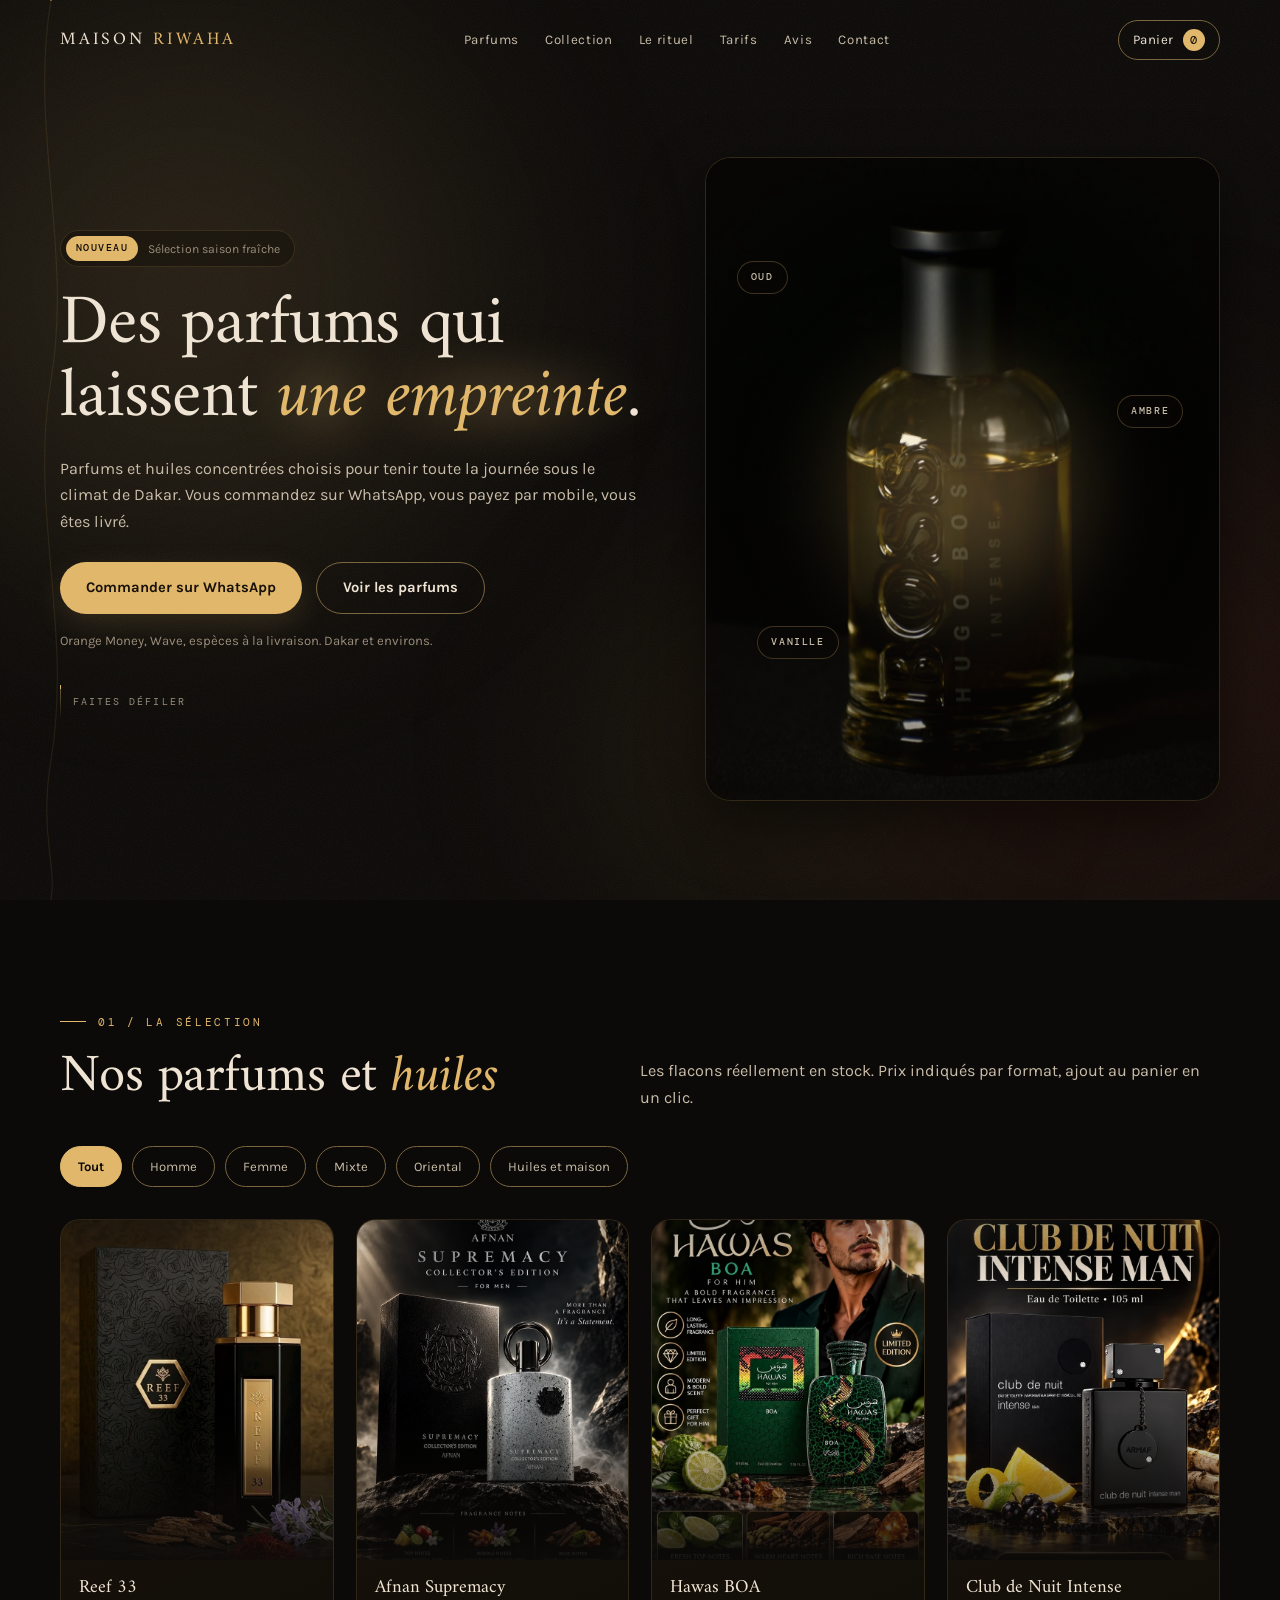
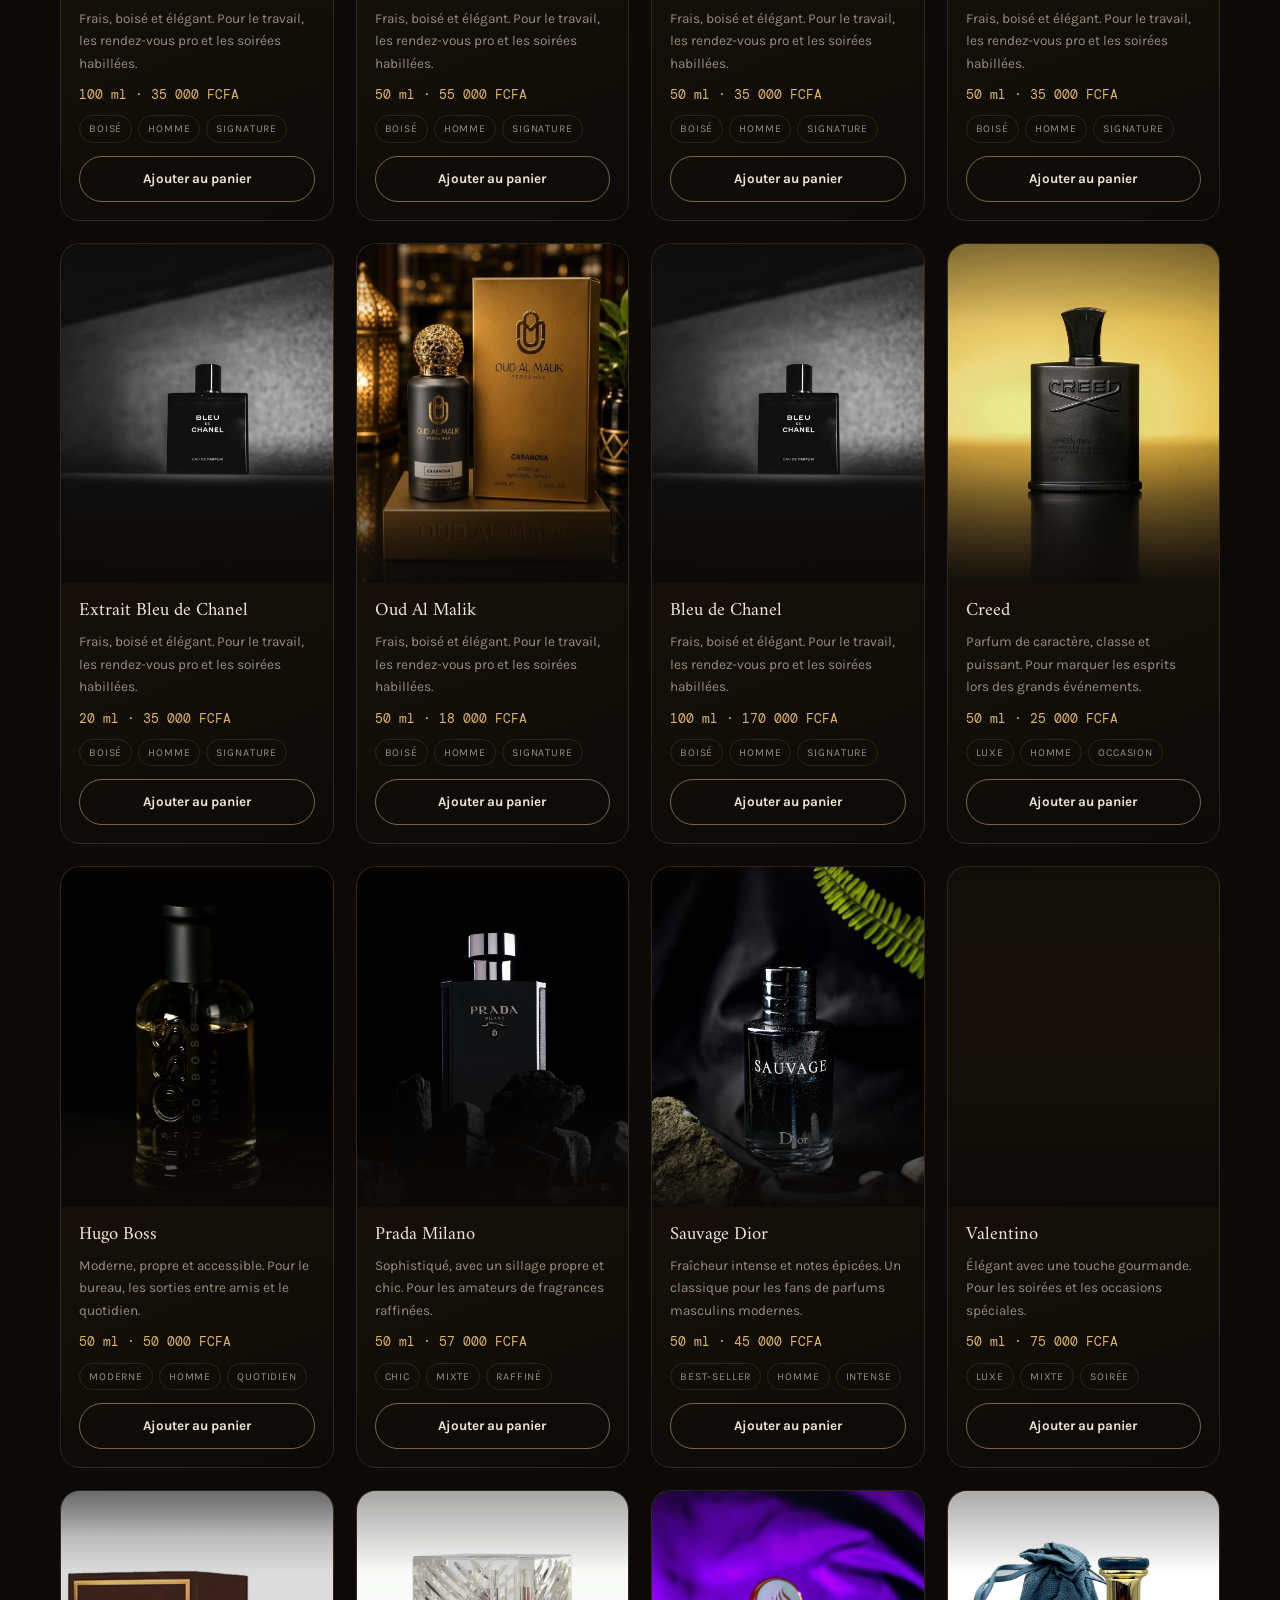
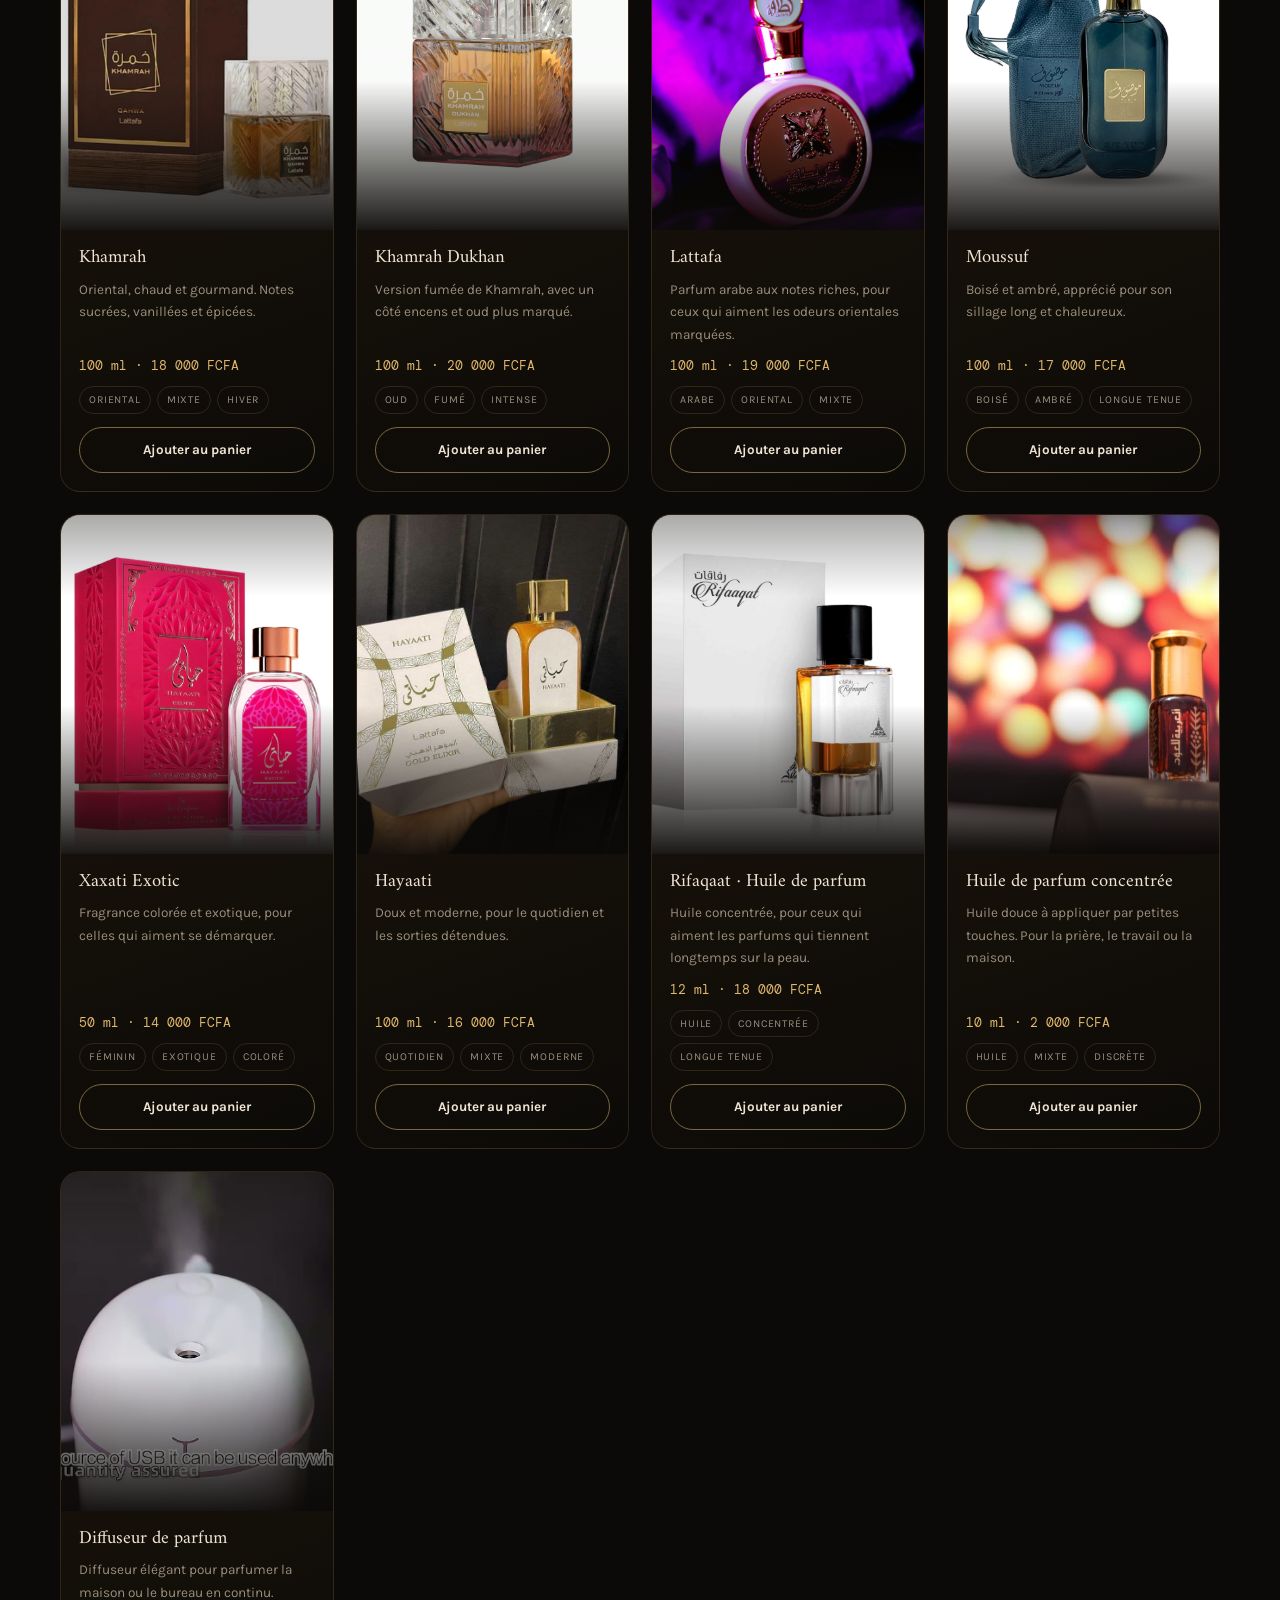
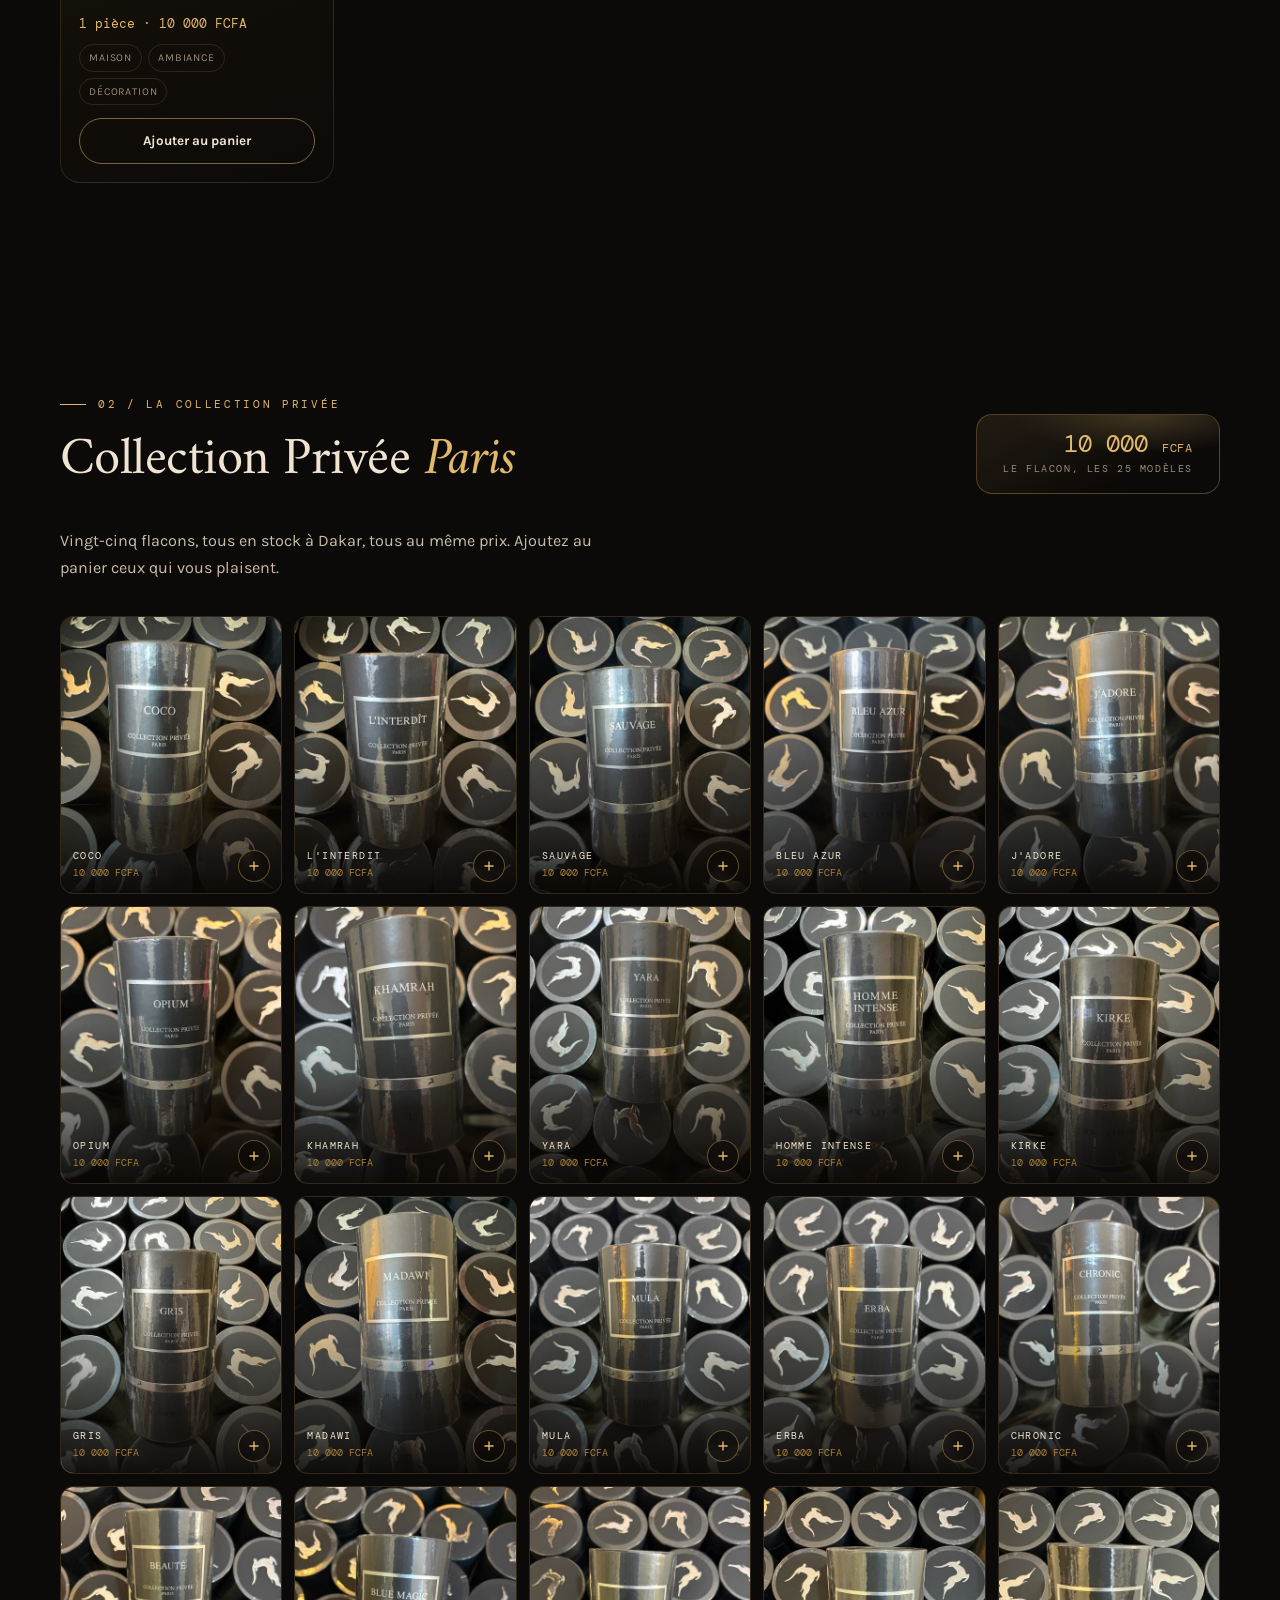
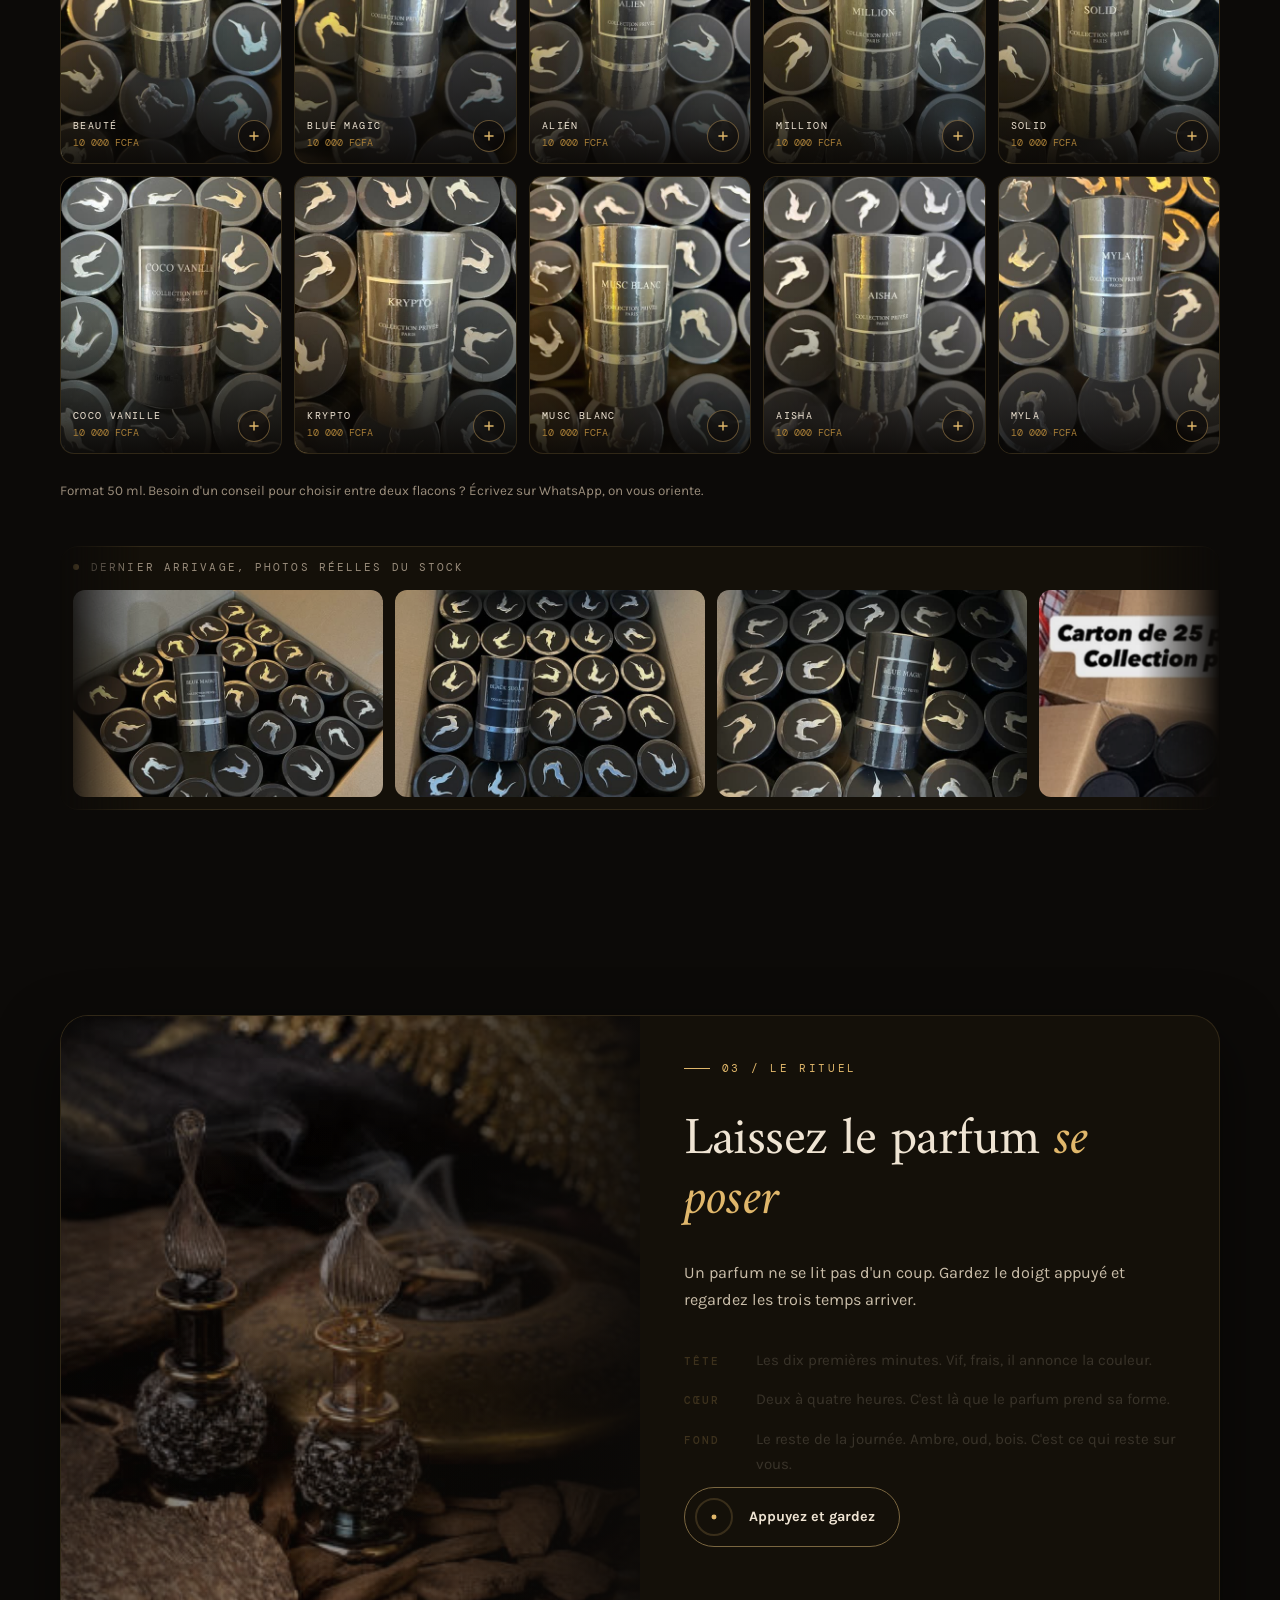
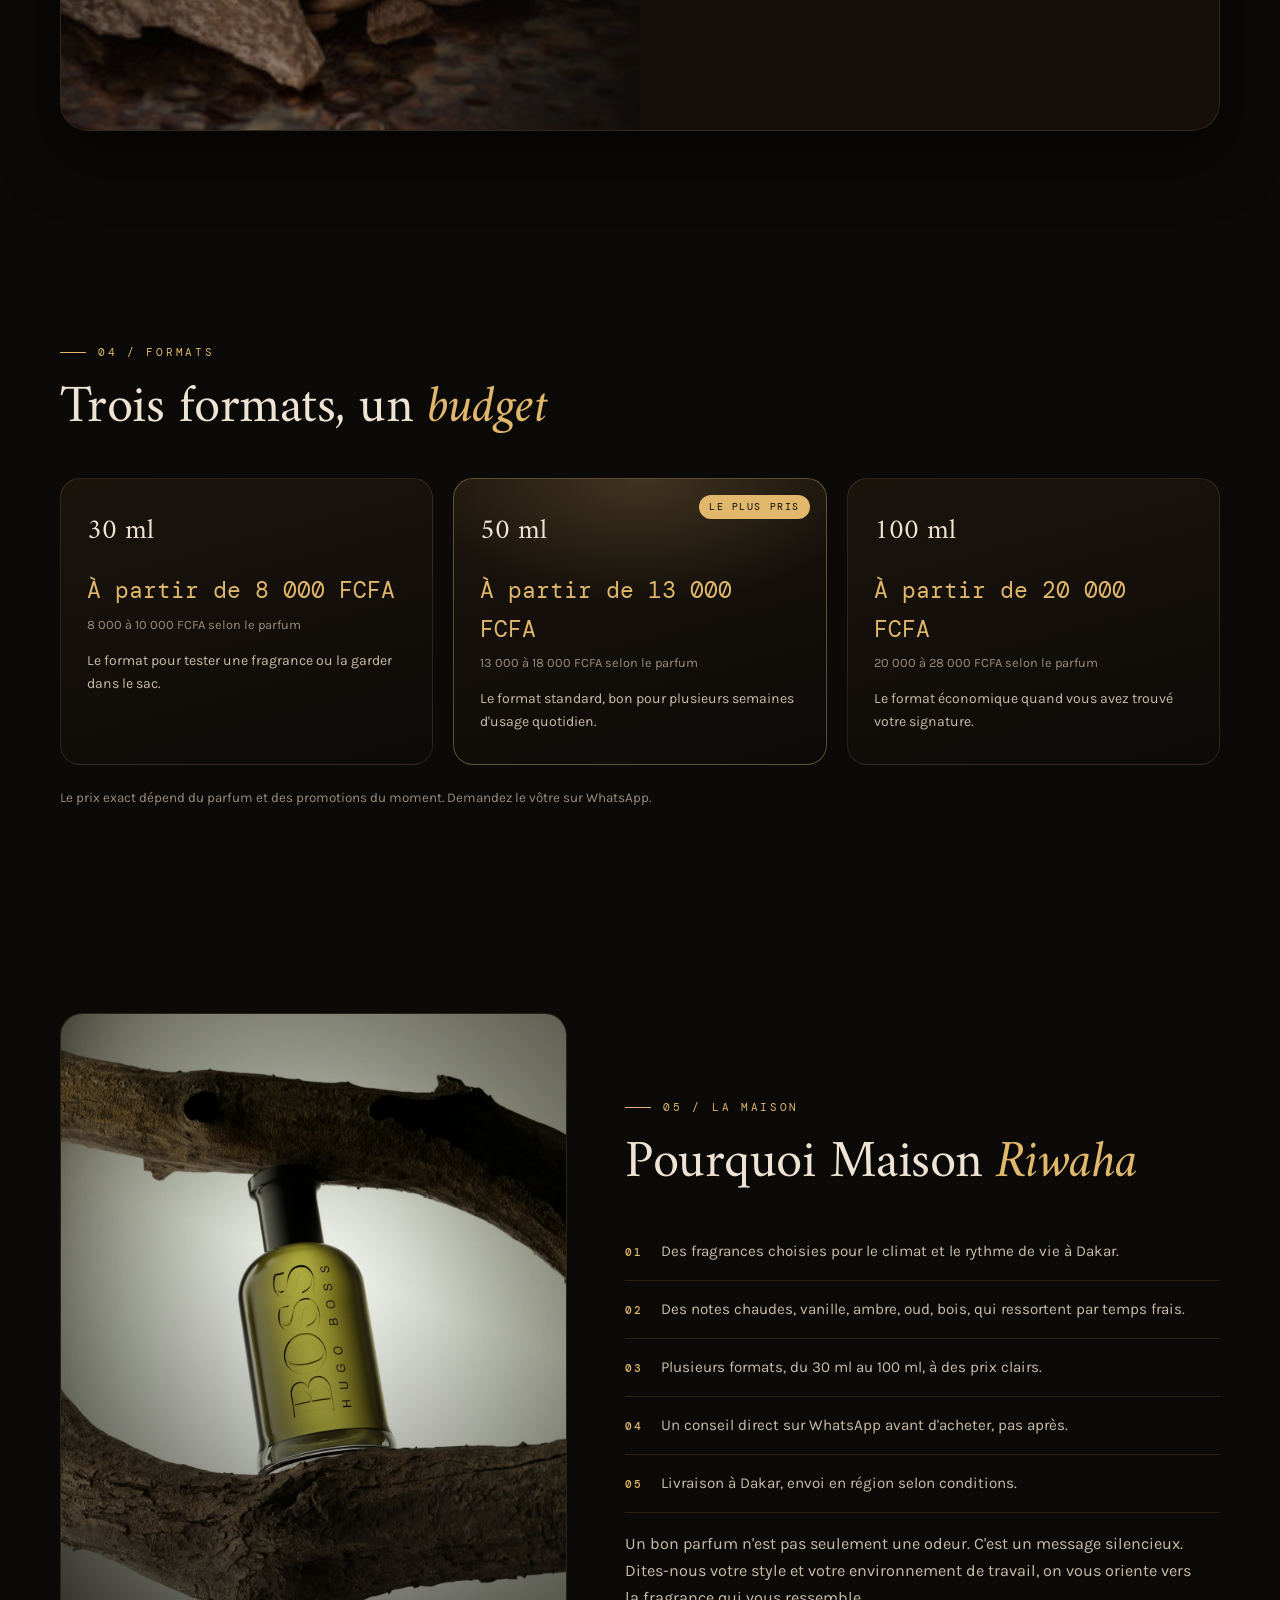
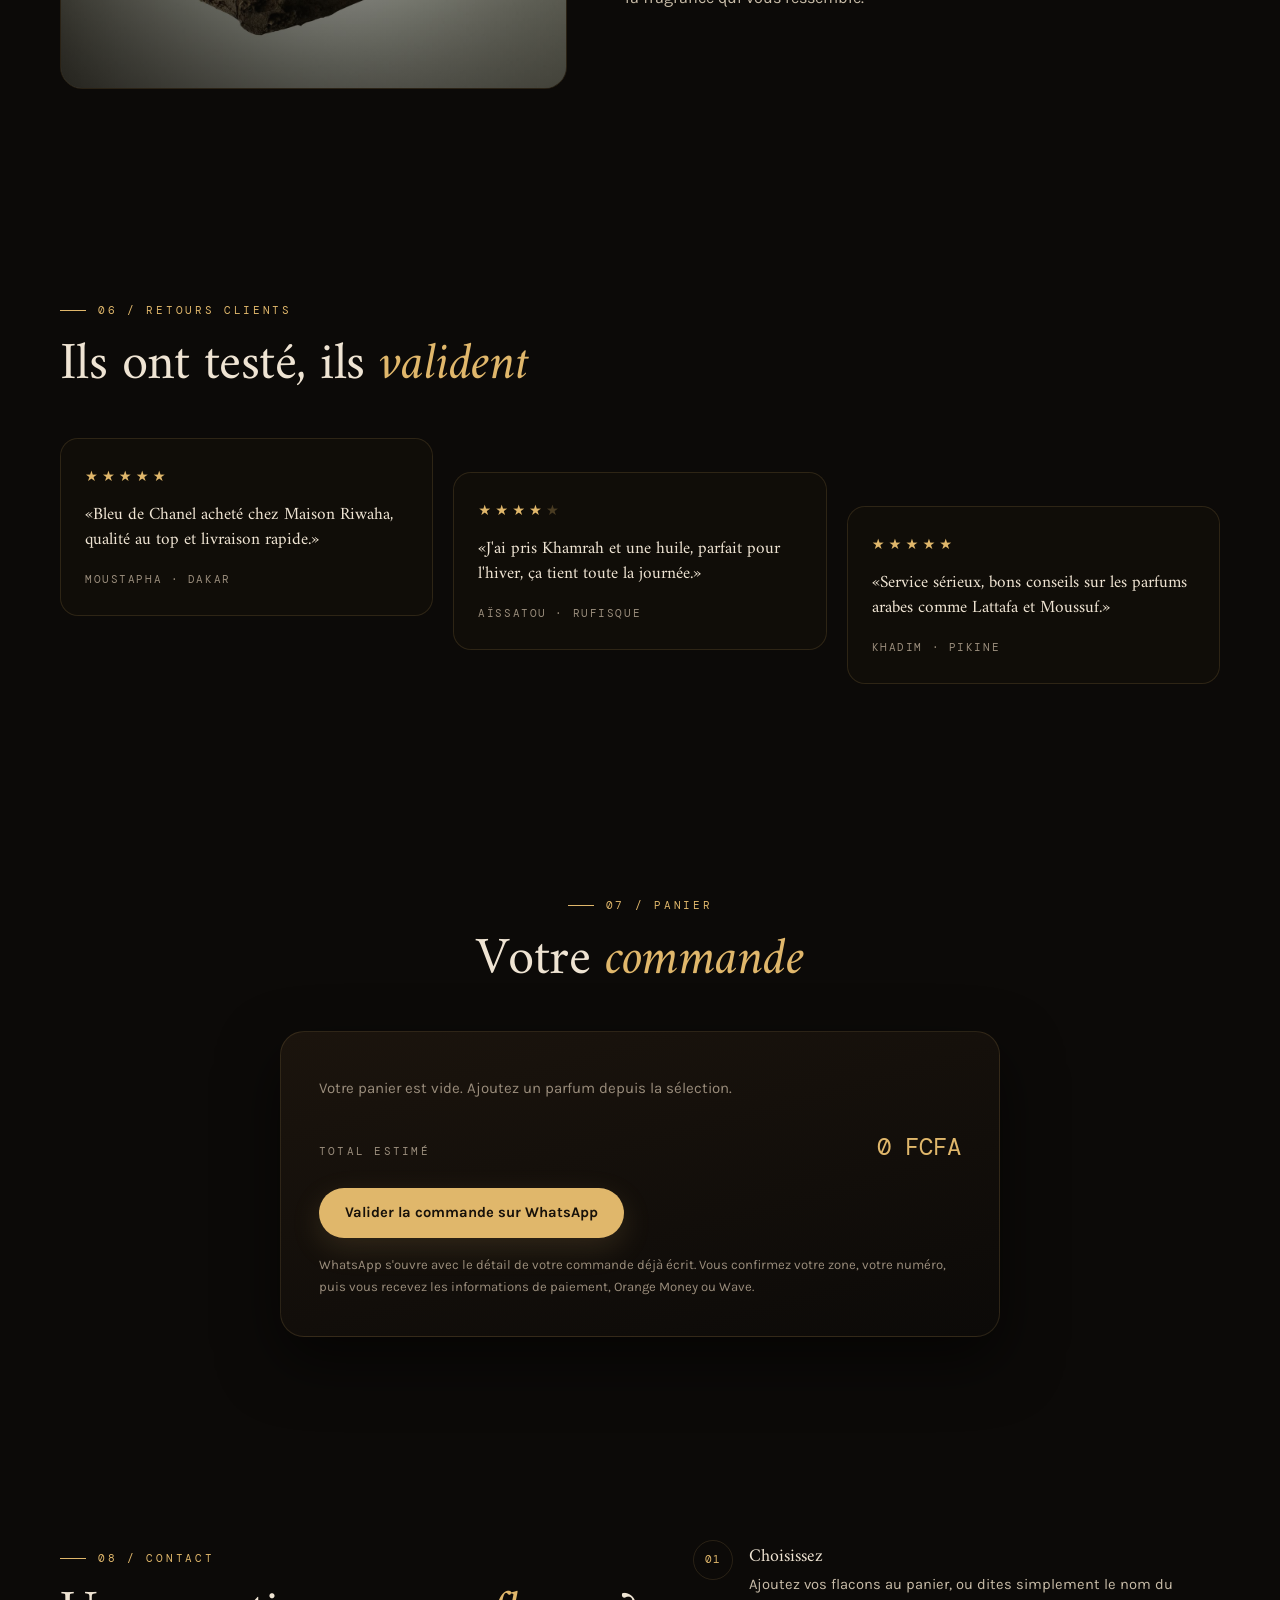
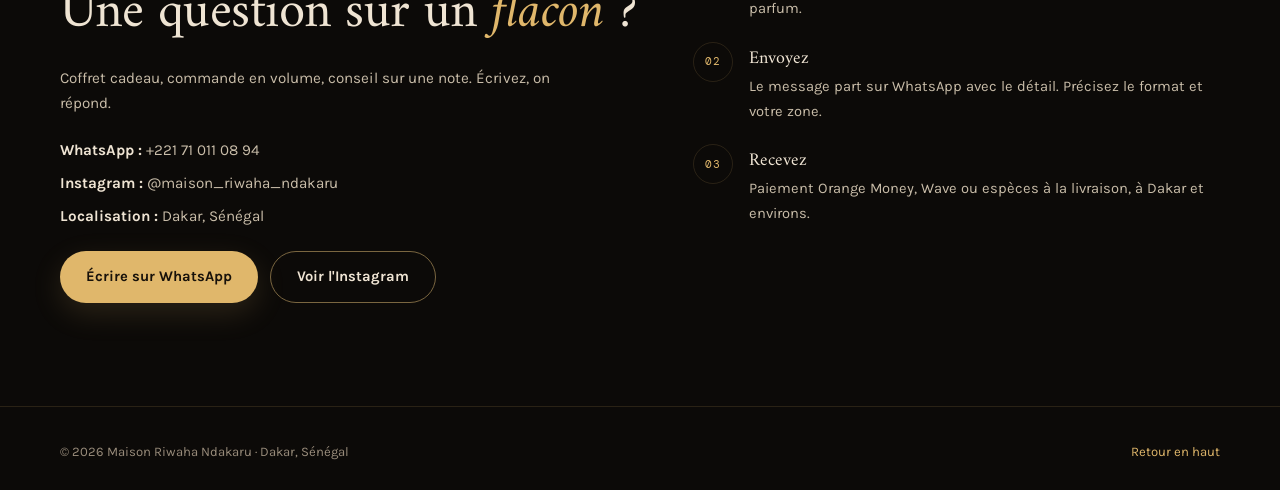
==== commit 5177cae6: "Add files via upload" ====
--- a/index.html
+++ b/index.html
@@ -713,7 +713,7 @@
             <p>Frais, boisé et élégant. Pour le travail, les rendez-vous pro et les soirées habillées.</p>
             <div class="price">100 ml · 170 000 FCFA</div>
             <div class="tags"><span class="tag">Boisé</span><span class="tag">Homme</span><span class="tag">Signature</span></div>
-            <button class="btn-add" data-name="Bleu de Chanel" data-price="20000">
+            <button class="btn-add" data-name="Bleu de Chanel" data-price="170000">
               <span class="lbl">Ajouter au panier</span>
               <span class="ok" aria-hidden="true"><svg width="15" height="15" viewBox="0 0 24 24" fill="none"><path d="M4 12.5l5 5L20 7" stroke="currentColor" stroke-width="2.6" stroke-linecap="round" stroke-linejoin="round"/></svg> Ajouté</span>
             </button>
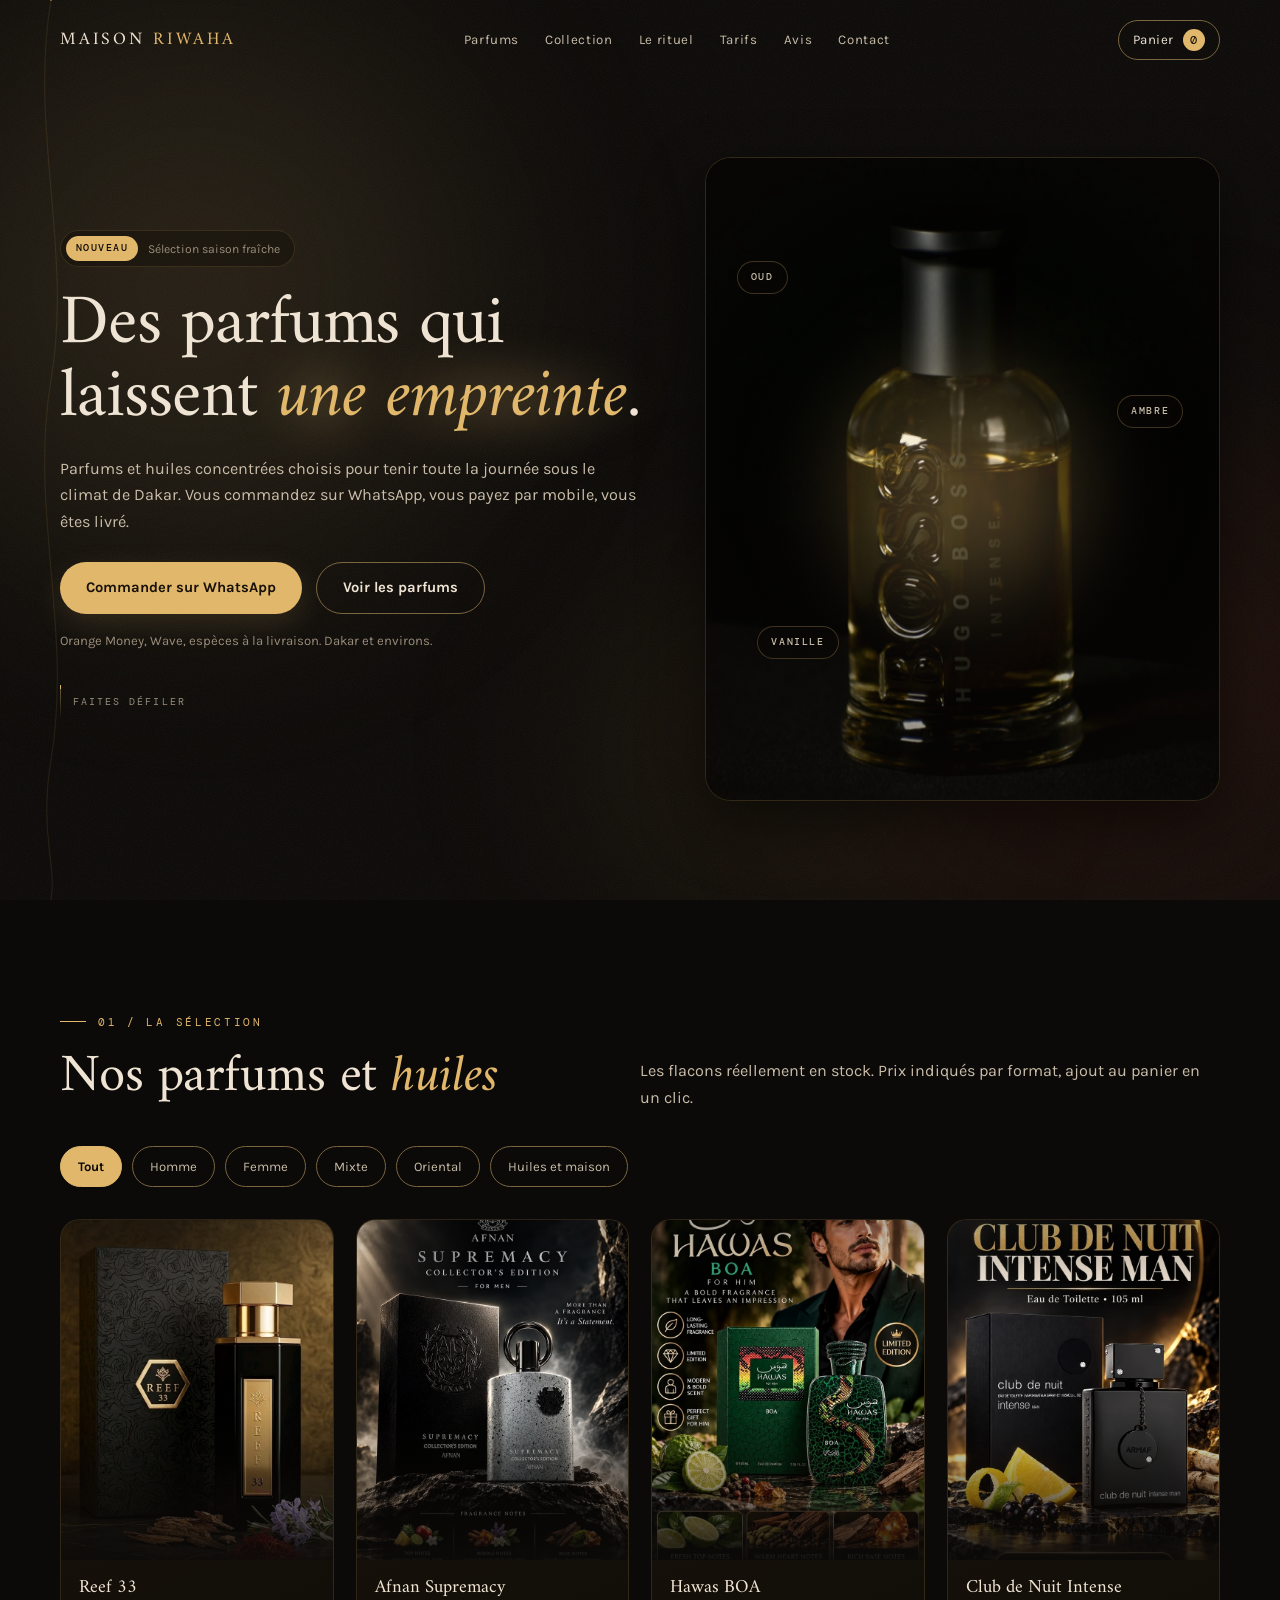
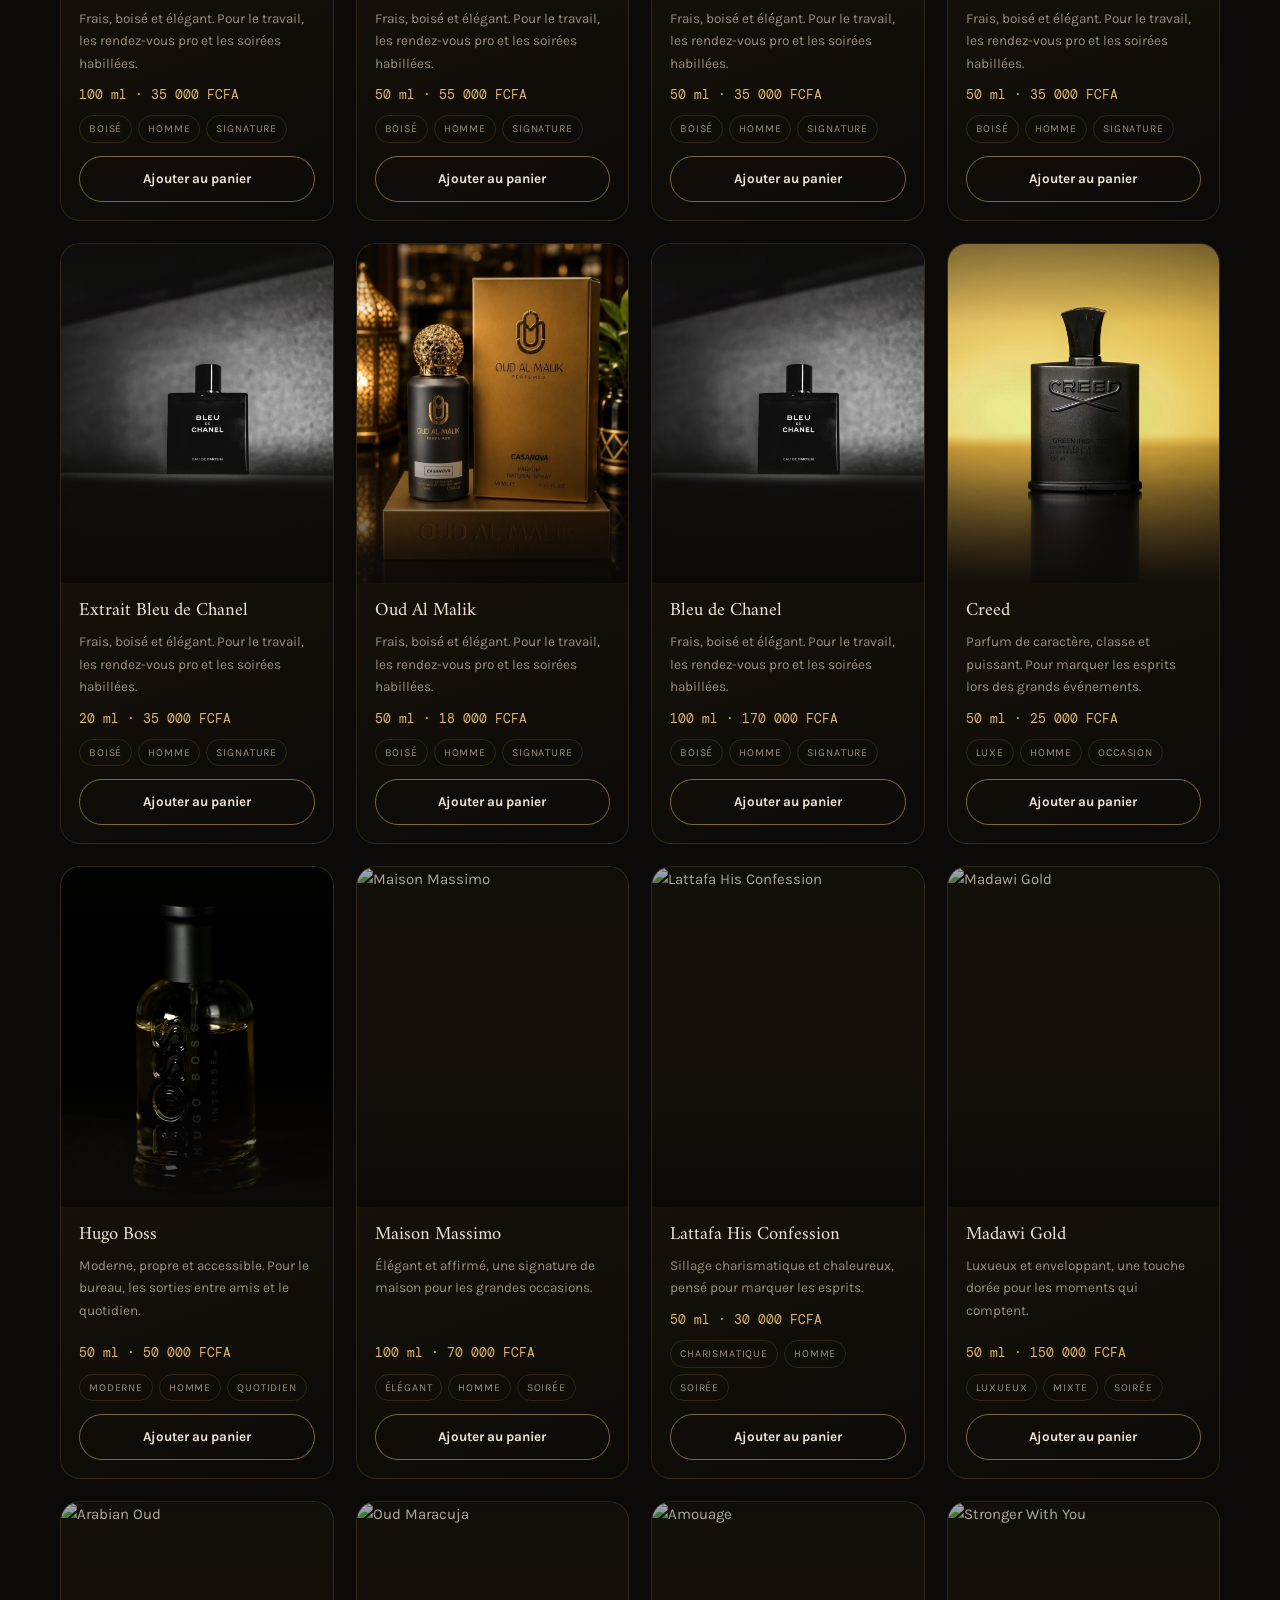
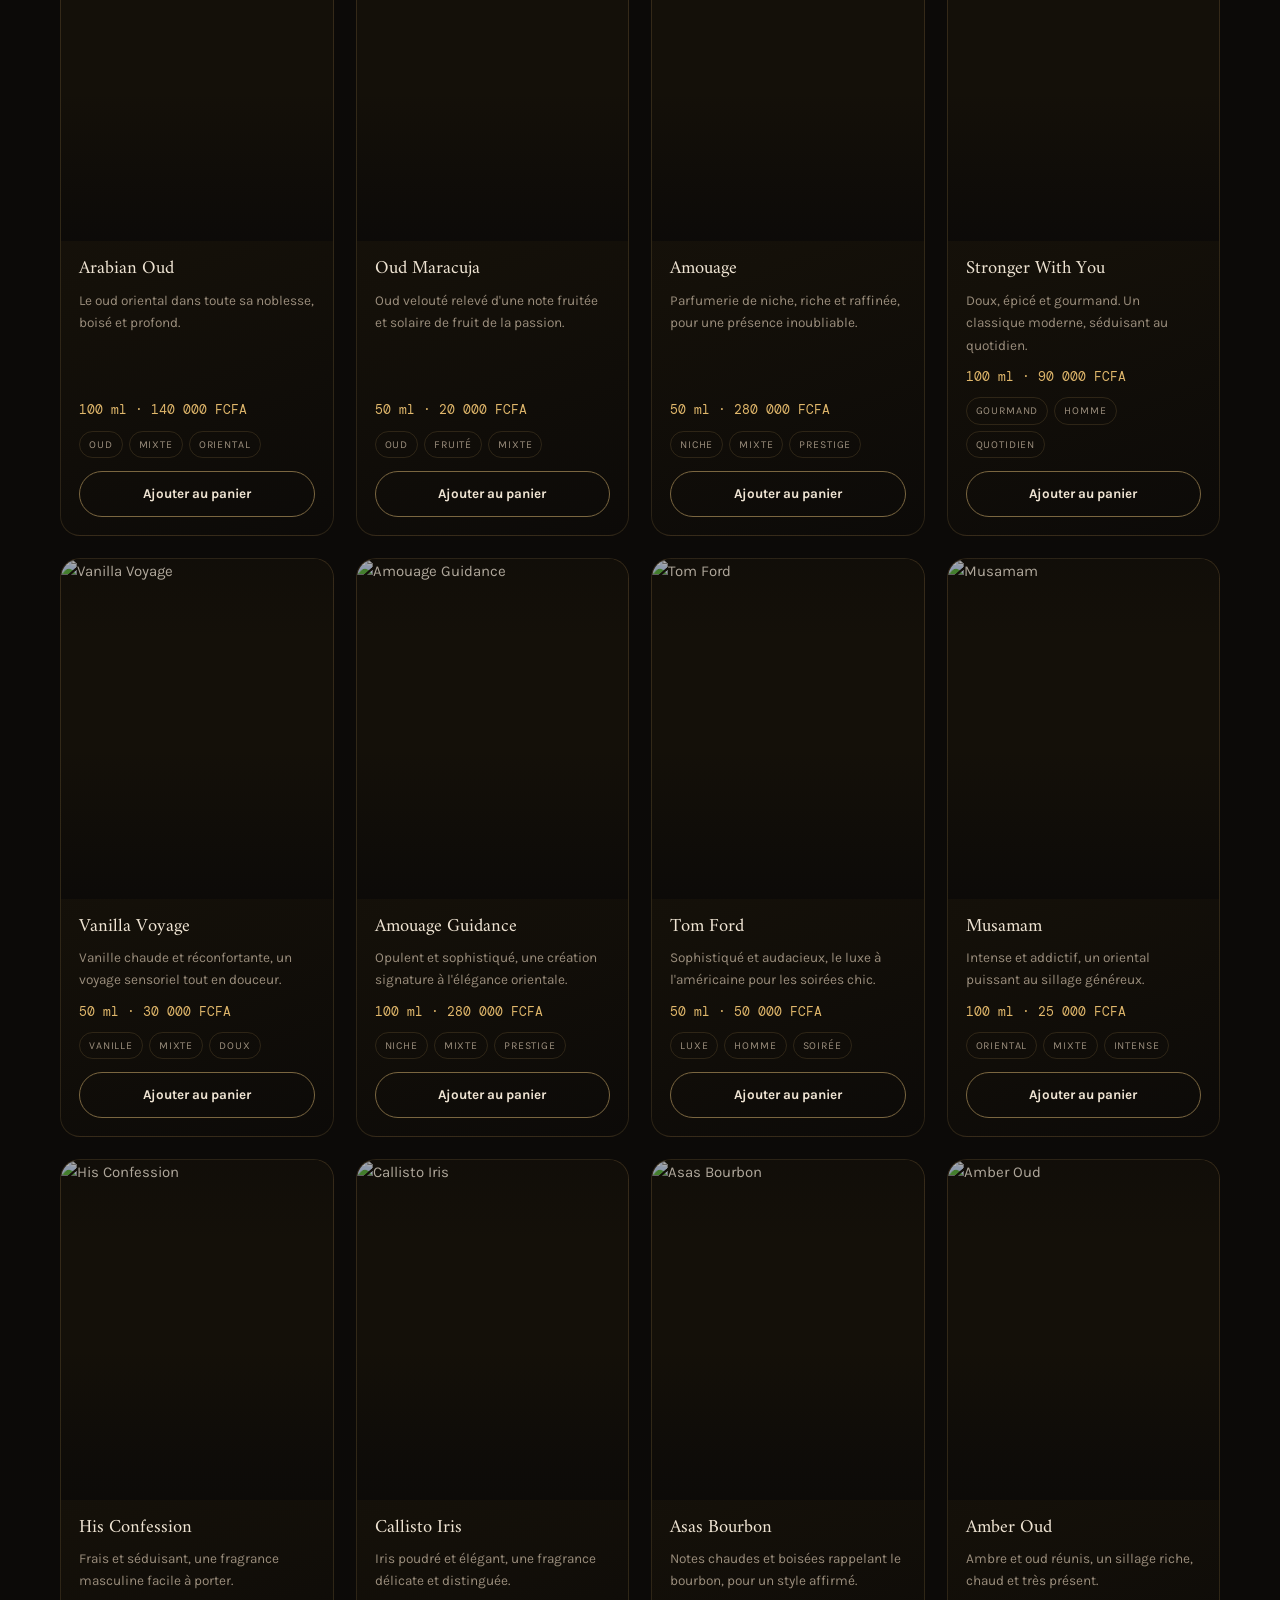
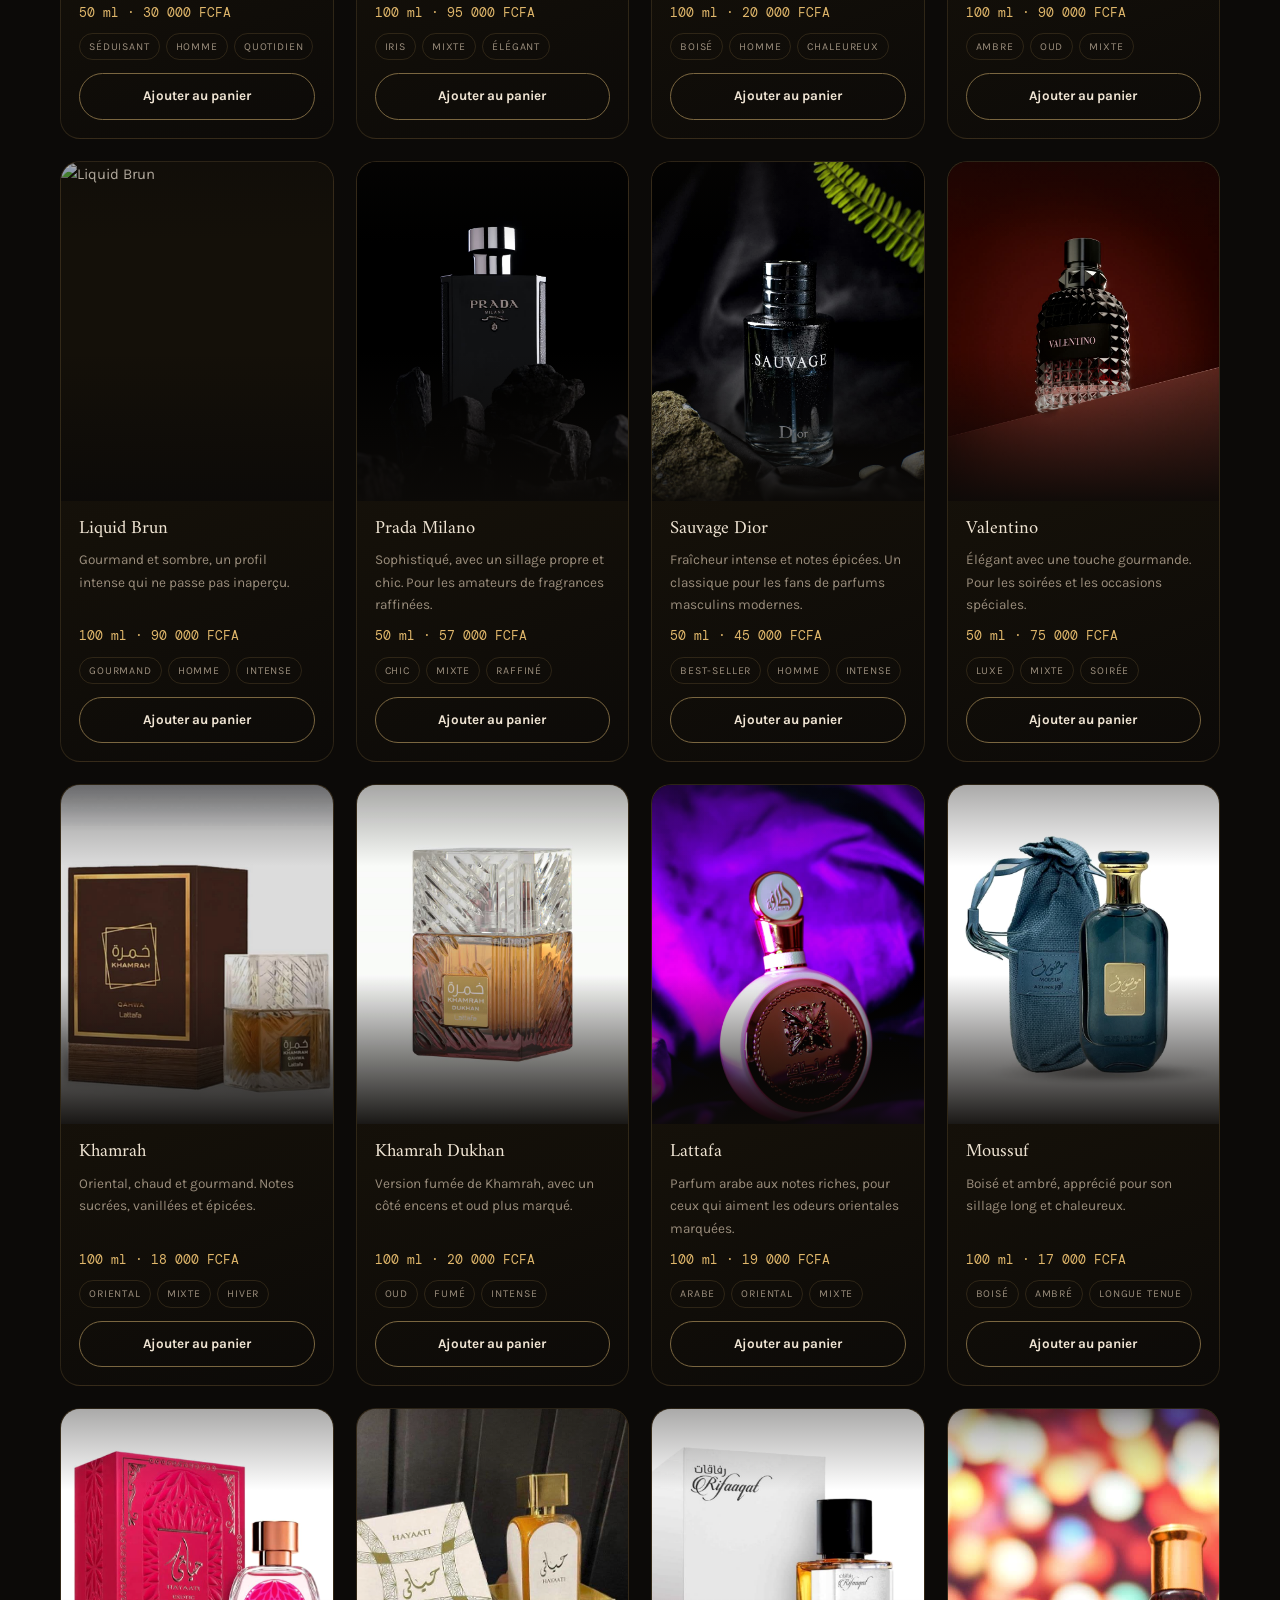
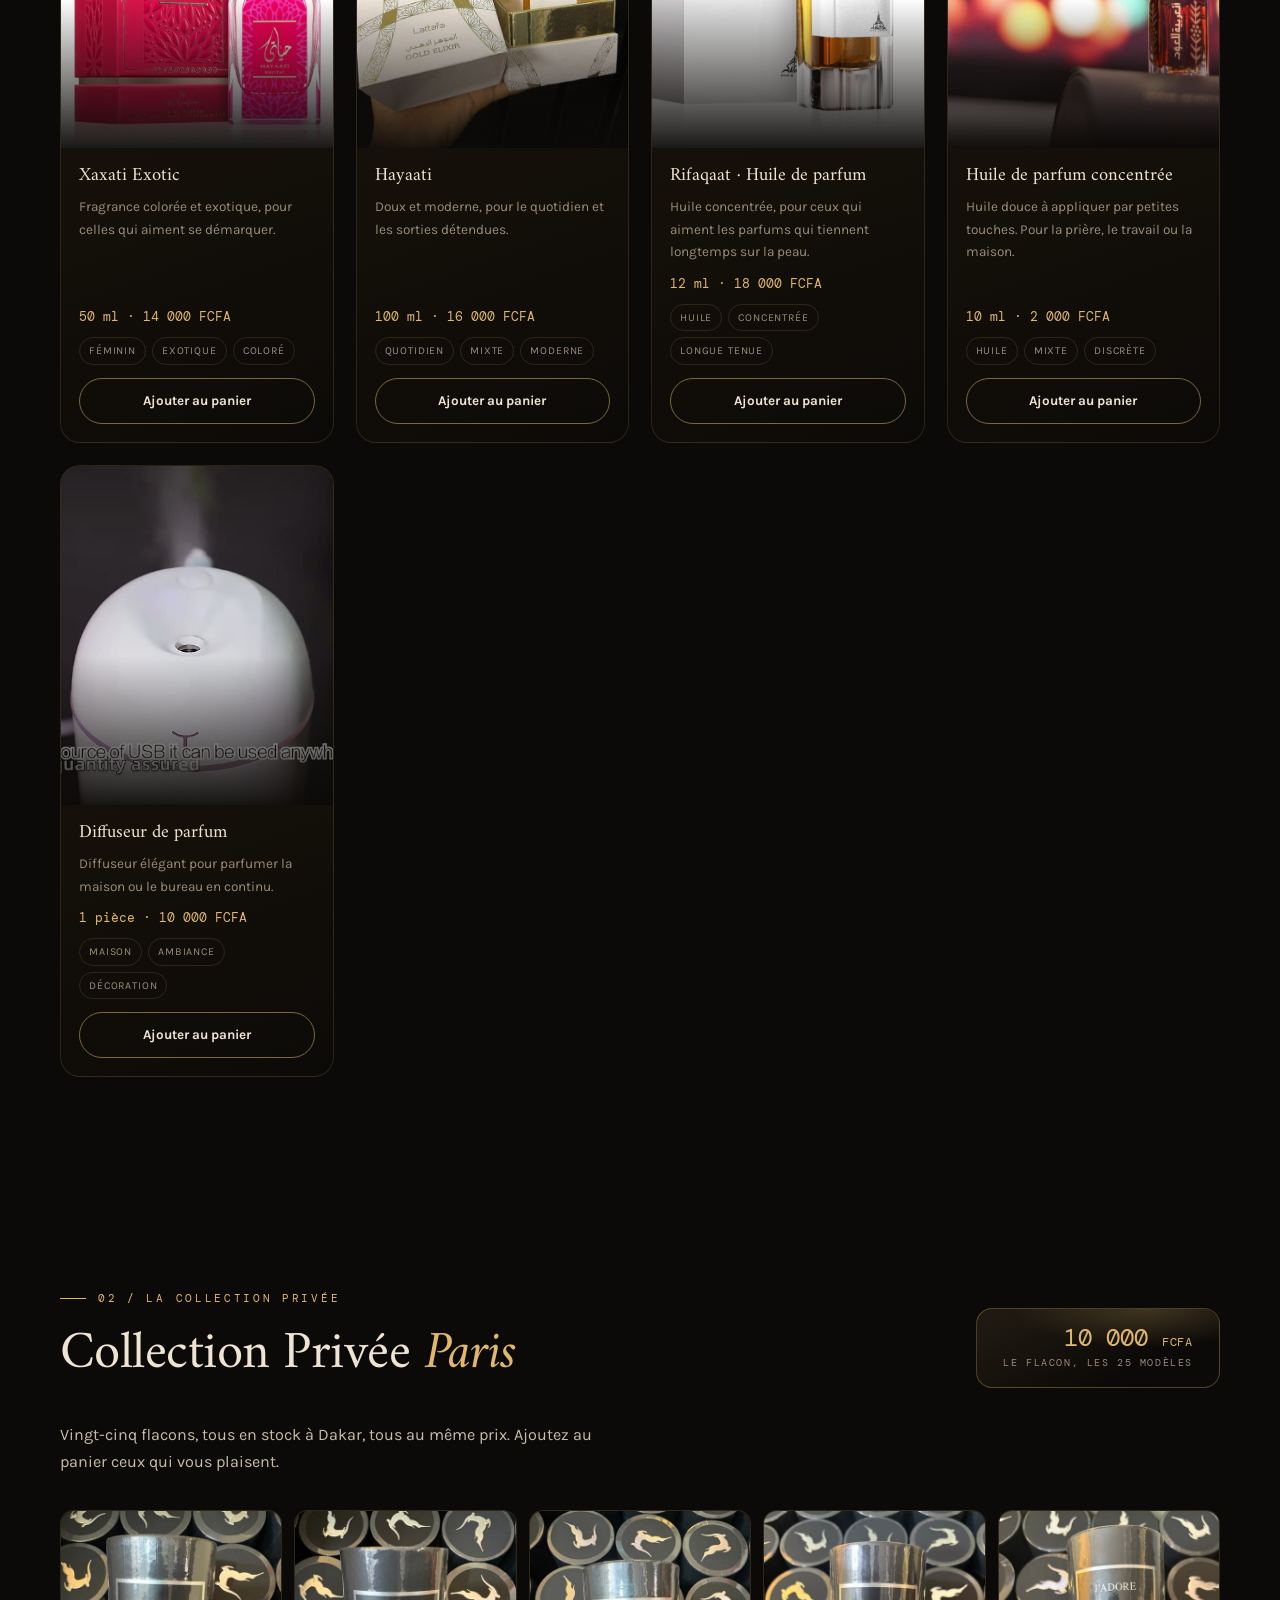
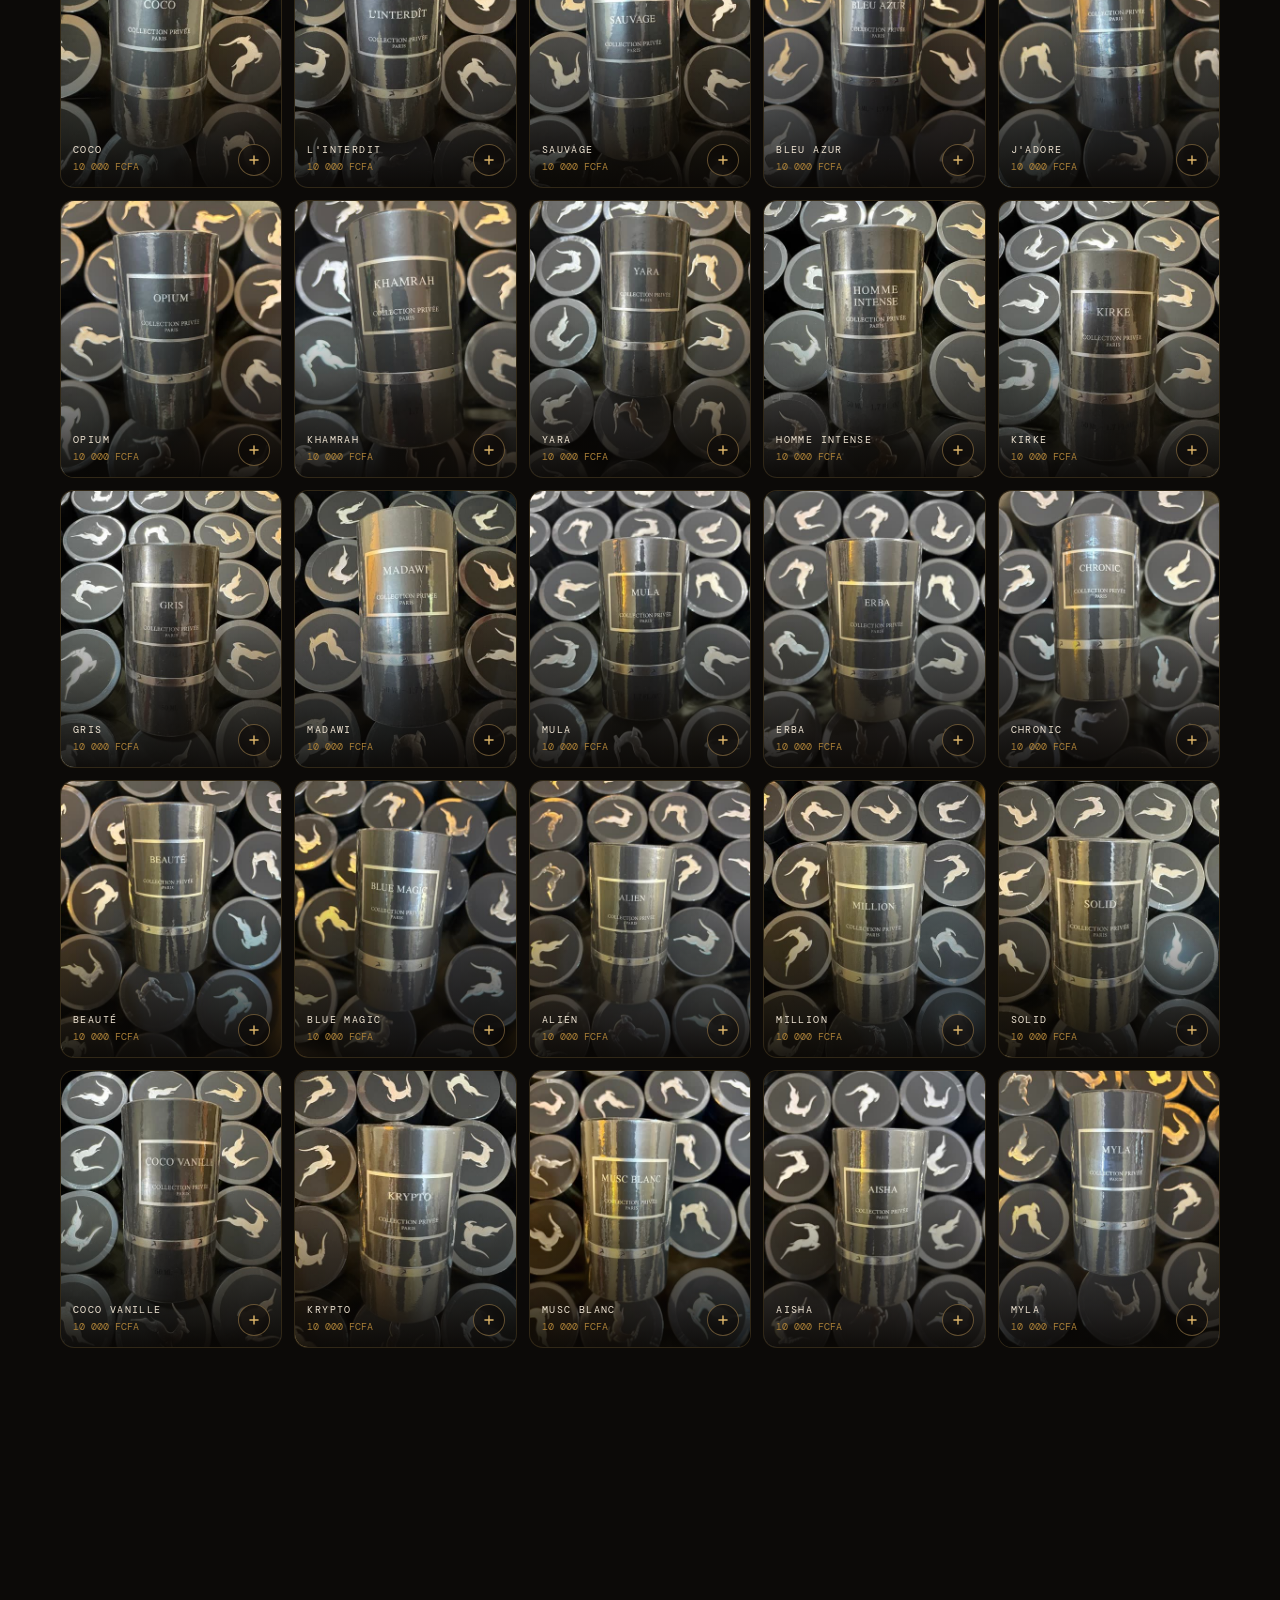
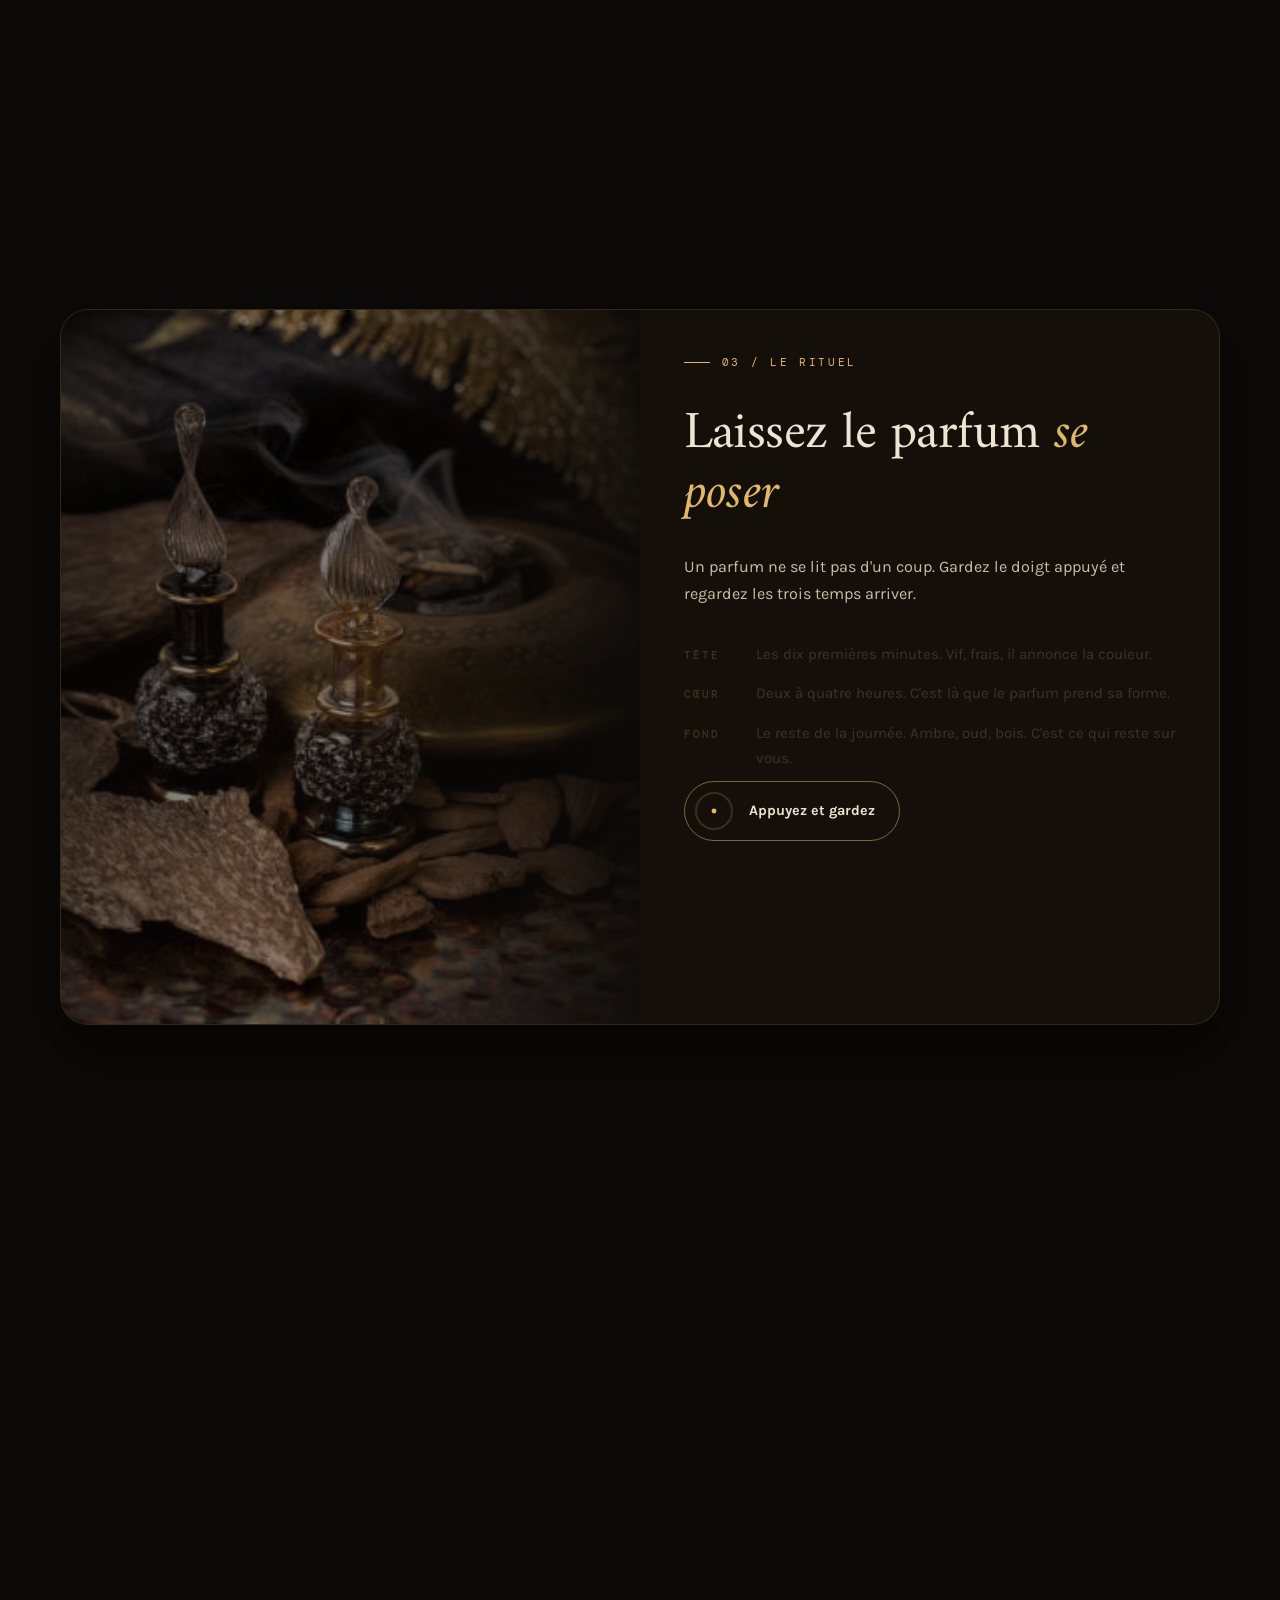
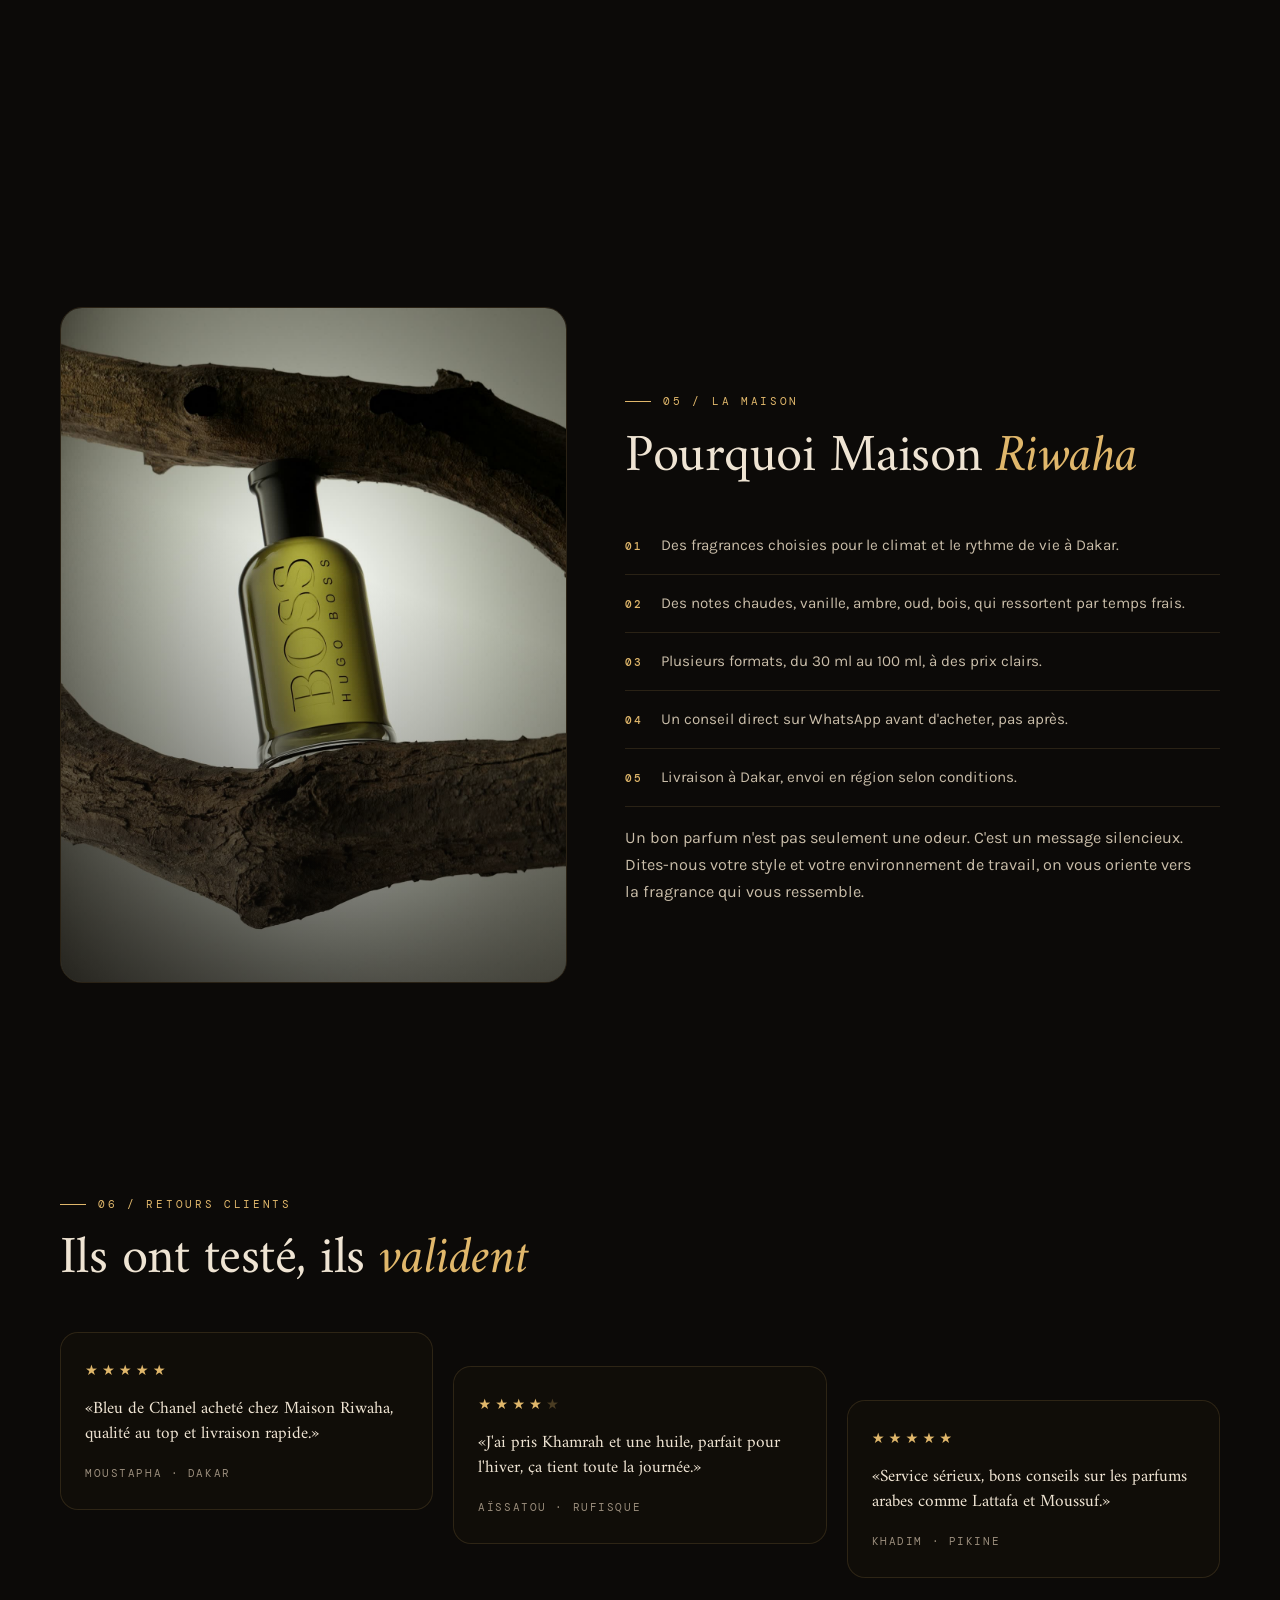
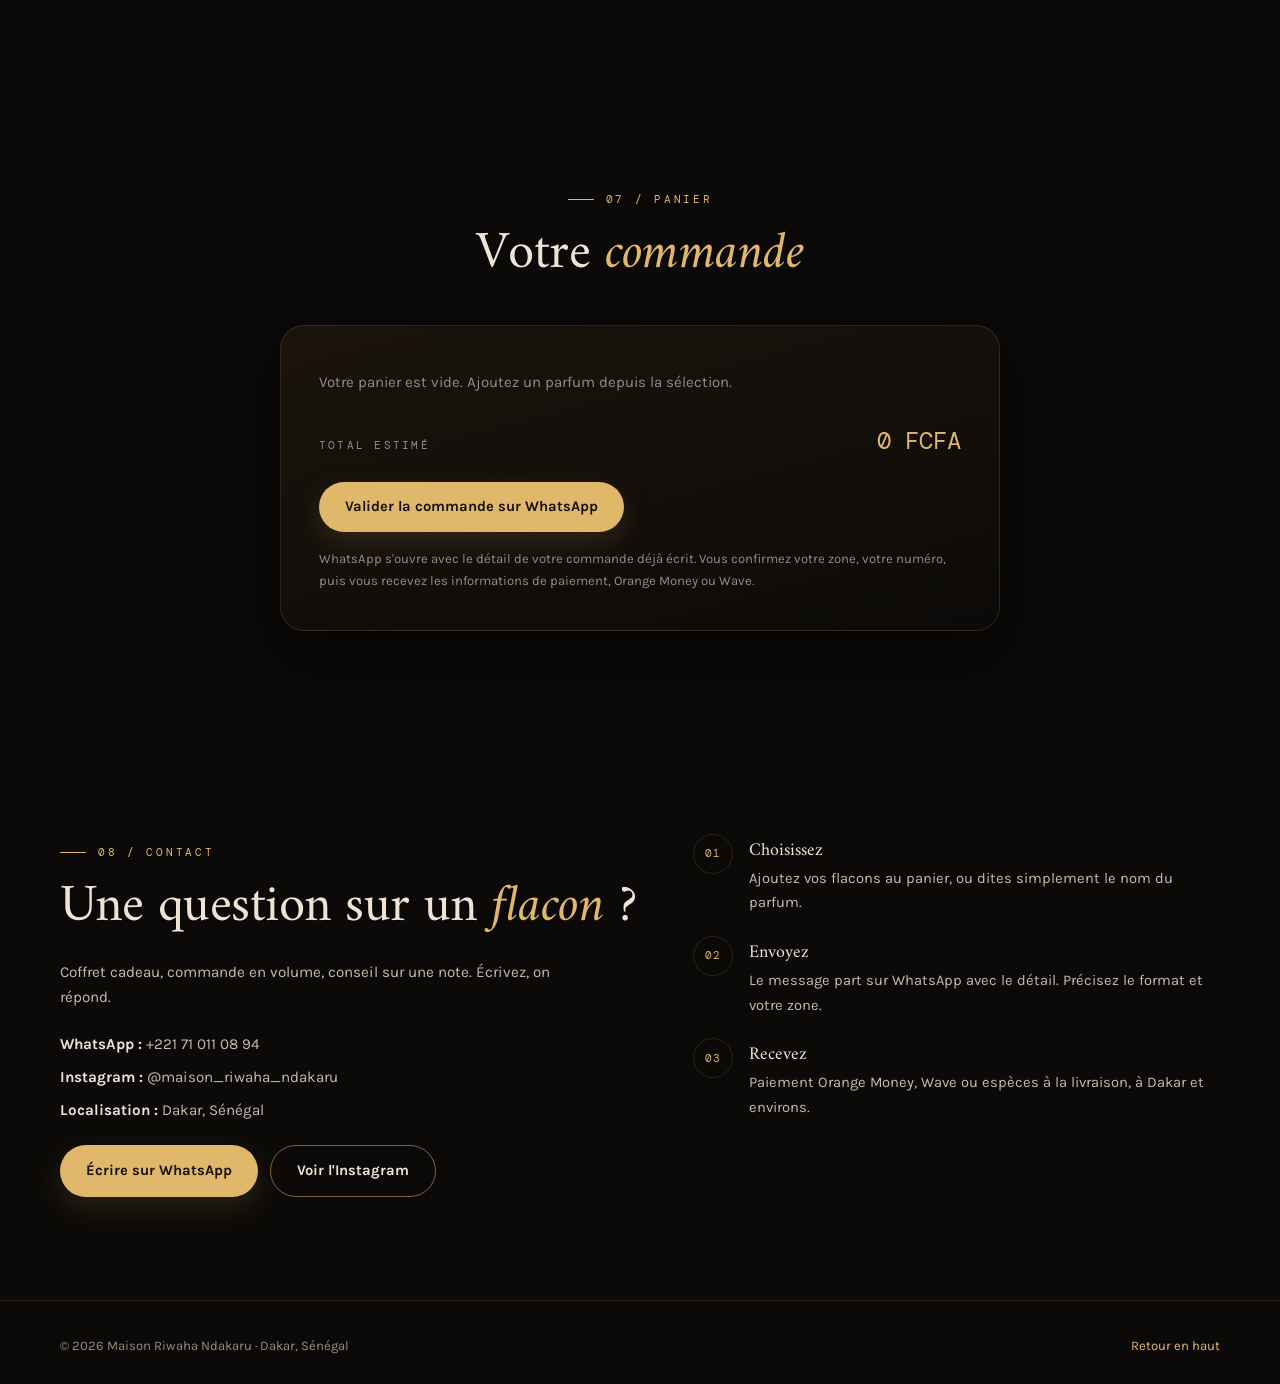
==== commit d888e7d3: "Add files via upload" ====
--- a/index.html
+++ b/index.html
@@ -748,6 +748,240 @@
           </div>
         </article>
 
+        <article class="card" data-cat="homme">
+          <div class="card-img"><img src="assets/img/maison-massimo.jpg" alt="Maison Massimo" loading="lazy" decoding="async"><span class="sheen" aria-hidden="true"></span></div>
+          <div class="card-body">
+            <h3>Maison Massimo</h3>
+            <p>Élégant et affirmé, une signature de maison pour les grandes occasions.</p>
+            <div class="price">100 ml · 70 000 FCFA</div>
+            <div class="tags"><span class="tag">Élégant</span><span class="tag">Homme</span><span class="tag">Soirée</span></div>
+            <button class="btn-add" data-name="Maison Massimo" data-price="70000">
+              <span class="lbl">Ajouter au panier</span>
+              <span class="ok" aria-hidden="true"><svg width="15" height="15" viewBox="0 0 24 24" fill="none"><path d="M4 12.5l5 5L20 7" stroke="currentColor" stroke-width="2.6" stroke-linecap="round" stroke-linejoin="round"/></svg> Ajouté</span>
+            </button>
+          </div>
+        </article>
+
+        
+        <article class="card" data-cat="homme">
+          <div class="card-img"><img src="assets/img/lattafa-his-confession.jpg" alt="Lattafa His Confession" loading="lazy" decoding="async"><span class="sheen" aria-hidden="true"></span></div>
+          <div class="card-body">
+            <h3>Lattafa His Confession</h3>
+            <p>Sillage charismatique et chaleureux, pensé pour marquer les esprits.</p>
+            <div class="price">50 ml · 30 000 FCFA</div>
+            <div class="tags"><span class="tag">Charismatique</span><span class="tag">Homme</span><span class="tag">Soirée</span></div>
+            <button class="btn-add" data-name="Lattafa His Confession" data-price="30000">
+              <span class="lbl">Ajouter au panier</span>
+              <span class="ok" aria-hidden="true"><svg width="15" height="15" viewBox="0 0 24 24" fill="none"><path d="M4 12.5l5 5L20 7" stroke="currentColor" stroke-width="2.6" stroke-linecap="round" stroke-linejoin="round"/></svg> Ajouté</span>
+            </button>
+          </div>
+        </article>
+
+
+        <article class="card" data-cat="mixte">
+          <div class="card-img"><img src="assets/img/madawi-gold.jpg" alt="Madawi Gold" loading="lazy" decoding="async"><span class="sheen" aria-hidden="true"></span></div>
+          <div class="card-body">
+            <h3>Madawi Gold</h3>
+            <p>Luxueux et enveloppant, une touche dorée pour les moments qui comptent.</p>
+            <div class="price">50 ml · 150 000 FCFA</div>
+            <div class="tags"><span class="tag">Luxueux</span><span class="tag">Mixte</span><span class="tag">Soirée</span></div>
+            <button class="btn-add" data-name="Madawi Gold" data-price="150000">
+              <span class="lbl">Ajouter au panier</span>
+              <span class="ok" aria-hidden="true"><svg width="15" height="15" viewBox="0 0 24 24" fill="none"><path d="M4 12.5l5 5L20 7" stroke="currentColor" stroke-width="2.6" stroke-linecap="round" stroke-linejoin="round"/></svg> Ajouté</span>
+            </button>
+          </div>
+        </article>
+
+
+        <article class="card" data-cat="mixte">
+          <div class="card-img"><img src="assets/img/arabian-oud.jpg" alt="Arabian Oud" loading="lazy" decoding="async"><span class="sheen" aria-hidden="true"></span></div>
+          <div class="card-body">
+            <h3>Arabian Oud</h3>
+            <p>Le oud oriental dans toute sa noblesse, boisé et profond.</p>
+            <div class="price">100 ml · 140 000 FCFA</div>
+            <div class="tags"><span class="tag">Oud</span><span class="tag">Mixte</span><span class="tag">Oriental</span></div>
+            <button class="btn-add" data-name="Arabian Oud" data-price="140000">
+              <span class="lbl">Ajouter au panier</span>
+              <span class="ok" aria-hidden="true"><svg width="15" height="15" viewBox="0 0 24 24" fill="none"><path d="M4 12.5l5 5L20 7" stroke="currentColor" stroke-width="2.6" stroke-linecap="round" stroke-linejoin="round"/></svg> Ajouté</span>
+            </button>
+          </div>
+        </article>
+
+
+        <article class="card" data-cat="mixte">
+          <div class="card-img"><img src="assets/img/oud-maracuja.jpg" alt="Oud Maracuja" loading="lazy" decoding="async"><span class="sheen" aria-hidden="true"></span></div>
+          <div class="card-body">
+            <h3>Oud Maracuja</h3>
+            <p>Oud velouté relevé d'une note fruitée et solaire de fruit de la passion.</p>
+            <div class="price">50 ml · 20 000 FCFA</div>
+            <div class="tags"><span class="tag">Oud</span><span class="tag">Fruité</span><span class="tag">Mixte</span></div>
+            <button class="btn-add" data-name="Oud Maracuja" data-price="20000">
+              <span class="lbl">Ajouter au panier</span>
+              <span class="ok" aria-hidden="true"><svg width="15" height="15" viewBox="0 0 24 24" fill="none"><path d="M4 12.5l5 5L20 7" stroke="currentColor" stroke-width="2.6" stroke-linecap="round" stroke-linejoin="round"/></svg> Ajouté</span>
+            </button>
+          </div>
+        </article>
+
+
+        <article class="card" data-cat="mixte">
+          <div class="card-img"><img src="assets/img/amouage.jpg" alt="Amouage" loading="lazy" decoding="async"><span class="sheen" aria-hidden="true"></span></div>
+          <div class="card-body">
+            <h3>Amouage</h3>
+            <p>Parfumerie de niche, riche et raffinée, pour une présence inoubliable.</p>
+            <div class="price">50 ml · 280 000 FCFA</div>
+            <div class="tags"><span class="tag">Niche</span><span class="tag">Mixte</span><span class="tag">Prestige</span></div>
+            <button class="btn-add" data-name="Amouage" data-price="280000">
+              <span class="lbl">Ajouter au panier</span>
+              <span class="ok" aria-hidden="true"><svg width="15" height="15" viewBox="0 0 24 24" fill="none"><path d="M4 12.5l5 5L20 7" stroke="currentColor" stroke-width="2.6" stroke-linecap="round" stroke-linejoin="round"/></svg> Ajouté</span>
+            </button>
+          </div>
+        </article>
+
+
+        <article class="card" data-cat="homme">
+          <div class="card-img"><img src="assets/img/stronger-with-you.jpg" alt="Stronger With You" loading="lazy" decoding="async"><span class="sheen" aria-hidden="true"></span></div>
+          <div class="card-body">
+            <h3>Stronger With You</h3>
+            <p>Doux, épicé et gourmand. Un classique moderne, séduisant au quotidien.</p>
+            <div class="price">100 ml · 90 000 FCFA</div>
+            <div class="tags"><span class="tag">Gourmand</span><span class="tag">Homme</span><span class="tag">Quotidien</span></div>
+            <button class="btn-add" data-name="Stronger With You" data-price="90000">
+              <span class="lbl">Ajouter au panier</span>
+              <span class="ok" aria-hidden="true"><svg width="15" height="15" viewBox="0 0 24 24" fill="none"><path d="M4 12.5l5 5L20 7" stroke="currentColor" stroke-width="2.6" stroke-linecap="round" stroke-linejoin="round"/></svg> Ajouté</span>
+            </button>
+          </div>
+        </article>
+
+
+        <article class="card" data-cat="mixte">
+          <div class="card-img"><img src="assets/img/vanilla-voyage.jpg" alt="Vanilla Voyage" loading="lazy" decoding="async"><span class="sheen" aria-hidden="true"></span></div>
+          <div class="card-body">
+            <h3>Vanilla Voyage</h3>
+            <p>Vanille chaude et réconfortante, un voyage sensoriel tout en douceur.</p>
+            <div class="price">50 ml · 30 000 FCFA</div>
+            <div class="tags"><span class="tag">Vanille</span><span class="tag">Mixte</span><span class="tag">Doux</span></div>
+            <button class="btn-add" data-name="Vanilla Voyage" data-price="50000">
+              <span class="lbl">Ajouter au panier</span>
+              <span class="ok" aria-hidden="true"><svg width="15" height="15" viewBox="0 0 24 24" fill="none"><path d="M4 12.5l5 5L20 7" stroke="currentColor" stroke-width="2.6" stroke-linecap="round" stroke-linejoin="round"/></svg> Ajouté</span>
+            </button>
+          </div>
+        </article>
+
+
+        <article class="card" data-cat="mixte">
+          <div class="card-img"><img src="assets/img/amouage-guidance.jpg" alt="Amouage Guidance" loading="lazy" decoding="async"><span class="sheen" aria-hidden="true"></span></div>
+          <div class="card-body">
+            <h3>Amouage Guidance</h3>
+            <p>Opulent et sophistiqué, une création signature à l'élégance orientale.</p>
+            <div class="price">100 ml · 280 000 FCFA</div>
+            <div class="tags"><span class="tag">Niche</span><span class="tag">Mixte</span><span class="tag">Prestige</span></div>
+            <button class="btn-add" data-name="Amouage Guidance" data-price="280000">
+              <span class="lbl">Ajouter au panier</span>
+              <span class="ok" aria-hidden="true"><svg width="15" height="15" viewBox="0 0 24 24" fill="none"><path d="M4 12.5l5 5L20 7" stroke="currentColor" stroke-width="2.6" stroke-linecap="round" stroke-linejoin="round"/></svg> Ajouté</span>
+            </button>
+          </div>
+        </article>
+
+
+        <article class="card" data-cat="homme">
+          <div class="card-img"><img src="assets/img/tom-ford.jpg" alt="Tom Ford" loading="lazy" decoding="async"><span class="sheen" aria-hidden="true"></span></div>
+          <div class="card-body">
+            <h3>Tom Ford</h3>
+            <p>Sophistiqué et audacieux, le luxe à l'américaine pour les soirées chic.</p>
+            <div class="price">50 ml · 50 000 FCFA</div>
+            <div class="tags"><span class="tag">Luxe</span><span class="tag">Homme</span><span class="tag">Soirée</span></div>
+            <button class="btn-add" data-name="Tom Ford" data-price="50000">
+              <span class="lbl">Ajouter au panier</span>
+              <span class="ok" aria-hidden="true"><svg width="15" height="15" viewBox="0 0 24 24" fill="none"><path d="M4 12.5l5 5L20 7" stroke="currentColor" stroke-width="2.6" stroke-linecap="round" stroke-linejoin="round"/></svg> Ajouté</span>
+            </button>
+          </div>
+        </article>
+
+
+        <article class="card" data-cat="mixte">
+          <div class="card-img"><img src="assets/img/musamam.jpg" alt="Musamam" loading="lazy" decoding="async"><span class="sheen" aria-hidden="true"></span></div>
+          <div class="card-body">
+            <h3>Musamam</h3>
+            <p>Intense et addictif, un oriental puissant au sillage généreux.</p>
+            <div class="price">100 ml · 25 000 FCFA</div>
+            <div class="tags"><span class="tag">Oriental</span><span class="tag">Mixte</span><span class="tag">Intense</span></div>
+            <button class="btn-add" data-name="Musamam" data-price="25000">
+              <span class="lbl">Ajouter au panier</span>
+              <span class="ok" aria-hidden="true"><svg width="15" height="15" viewBox="0 0 24 24" fill="none"><path d="M4 12.5l5 5L20 7" stroke="currentColor" stroke-width="2.6" stroke-linecap="round" stroke-linejoin="round"/></svg> Ajouté</span>
+            </button>
+          </div>
+        </article>
+
+        <article class="card" data-cat="homme">
+          <div class="card-img"><img src="assets/img/his-confession.jpg" alt="His Confession" loading="lazy" decoding="async"><span class="sheen" aria-hidden="true"></span></div>
+          <div class="card-body">
+            <h3>His Confession</h3>
+            <p>Frais et séduisant, une fragrance masculine facile à porter.</p>
+            <div class="price">50 ml · 30 000 FCFA</div>
+            <div class="tags"><span class="tag">Séduisant</span><span class="tag">Homme</span><span class="tag">Quotidien</span></div>
+            <button class="btn-add" data-name="His Confession" data-price="30000">
+              <span class="lbl">Ajouter au panier</span>
+              <span class="ok" aria-hidden="true"><svg width="15" height="15" viewBox="0 0 24 24" fill="none"><path d="M4 12.5l5 5L20 7" stroke="currentColor" stroke-width="2.6" stroke-linecap="round" stroke-linejoin="round"/></svg> Ajouté</span>
+            </button>
+          </div>
+        </article>
+
+        <article class="card" data-cat="mixte">
+          <div class="card-img"><img src="assets/img/callisto-iris.jpg" alt="Callisto Iris" loading="lazy" decoding="async"><span class="sheen" aria-hidden="true"></span></div>
+          <div class="card-body">
+            <h3>Callisto Iris</h3>
+            <p>Iris poudré et élégant, une fragrance délicate et distinguée.</p>
+            <div class="price">100 ml · 95 000 FCFA</div>
+            <div class="tags"><span class="tag">Iris</span><span class="tag">Mixte</span><span class="tag">Élégant</span></div>
+            <button class="btn-add" data-name="Callisto Iris" data-price="90000">
+              <span class="lbl">Ajouter au panier</span>
+              <span class="ok" aria-hidden="true"><svg width="15" height="15" viewBox="0 0 24 24" fill="none"><path d="M4 12.5l5 5L20 7" stroke="currentColor" stroke-width="2.6" stroke-linecap="round" stroke-linejoin="round"/></svg> Ajouté</span>
+            </button>
+          </div>
+        </article>
+
+        <article class="card" data-cat="homme">
+          <div class="card-img"><img src="assets/img/asas-bourbon.jpg" alt="Asas Bourbon" loading="lazy" decoding="async"><span class="sheen" aria-hidden="true"></span></div>
+          <div class="card-body">
+            <h3>Asas Bourbon</h3>
+            <p>Notes chaudes et boisées rappelant le bourbon, pour un style affirmé.</p>
+            <div class="price">100 ml · 20 000 FCFA</div>
+            <div class="tags"><span class="tag">Boisé</span><span class="tag">Homme</span><span class="tag">Chaleureux</span></div>
+            <button class="btn-add" data-name="Asas Bourbon" data-price="50000">
+              <span class="lbl">Ajouter au panier</span>
+              <span class="ok" aria-hidden="true"><svg width="15" height="15" viewBox="0 0 24 24" fill="none"><path d="M4 12.5l5 5L20 7" stroke="currentColor" stroke-width="2.6" stroke-linecap="round" stroke-linejoin="round"/></svg> Ajouté</span>
+            </button>
+          </div>
+        </article>
+
+        <article class="card" data-cat="mixte">
+          <div class="card-img"><img src="assets/img/amber-oud.jpg" alt="Amber Oud" loading="lazy" decoding="async"><span class="sheen" aria-hidden="true"></span></div>
+          <div class="card-body">
+            <h3>Amber Oud</h3>
+            <p>Ambre et oud réunis, un sillage riche, chaud et très présent.</p>
+            <div class="price">100 ml · 90 000 FCFA</div>
+            <div class="tags"><span class="tag">Ambre</span><span class="tag">Oud</span><span class="tag">Mixte</span></div>
+            <button class="btn-add" data-name="Amber Oud" data-price="90000">
+              <span class="lbl">Ajouter au panier</span>
+              <span class="ok" aria-hidden="true"><svg width="15" height="15" viewBox="0 0 24 24" fill="none"><path d="M4 12.5l5 5L20 7" stroke="currentColor" stroke-width="2.6" stroke-linecap="round" stroke-linejoin="round"/></svg> Ajouté</span>
+            </button>
+          </div>
+        </article>
+
+        <article class="card" data-cat="homme">
+          <div class="card-img"><img src="assets/img/liquid-brun.jpg" alt="Liquid Brun" loading="lazy" decoding="async"><span class="sheen" aria-hidden="true"></span></div>
+          <div class="card-body">
+            <h3>Liquid Brun</h3>
+            <p>Gourmand et sombre, un profil intense qui ne passe pas inaperçu.</p>
+            <div class="price">100 ml · 90 000 FCFA</div>
+            <div class="tags"><span class="tag">Gourmand</span><span class="tag">Homme</span><span class="tag">Intense</span></div>
+            <button class="btn-add" data-name="Liquid Brun" data-price="50000">
+              <span class="lbl">Ajouter au panier</span>
+              <span class="ok" aria-hidden="true"><svg width="15" height="15" viewBox="0 0 24 24" fill="none"><path d="M4 12.5l5 5L20 7" stroke="currentColor" stroke-width="2.6" stroke-linecap="round" stroke-linejoin="round"/></svg> Ajouté</span>
+            </button>
+          </div>
+        </article>
+
         <article class="card" data-cat="mixte">
           <div class="card-img"><img src="assets/img/prada-milano.jpg" alt="Prada Milano" loading="lazy" decoding="async"><span class="sheen" aria-hidden="true"></span></div>
           <div class="card-body">
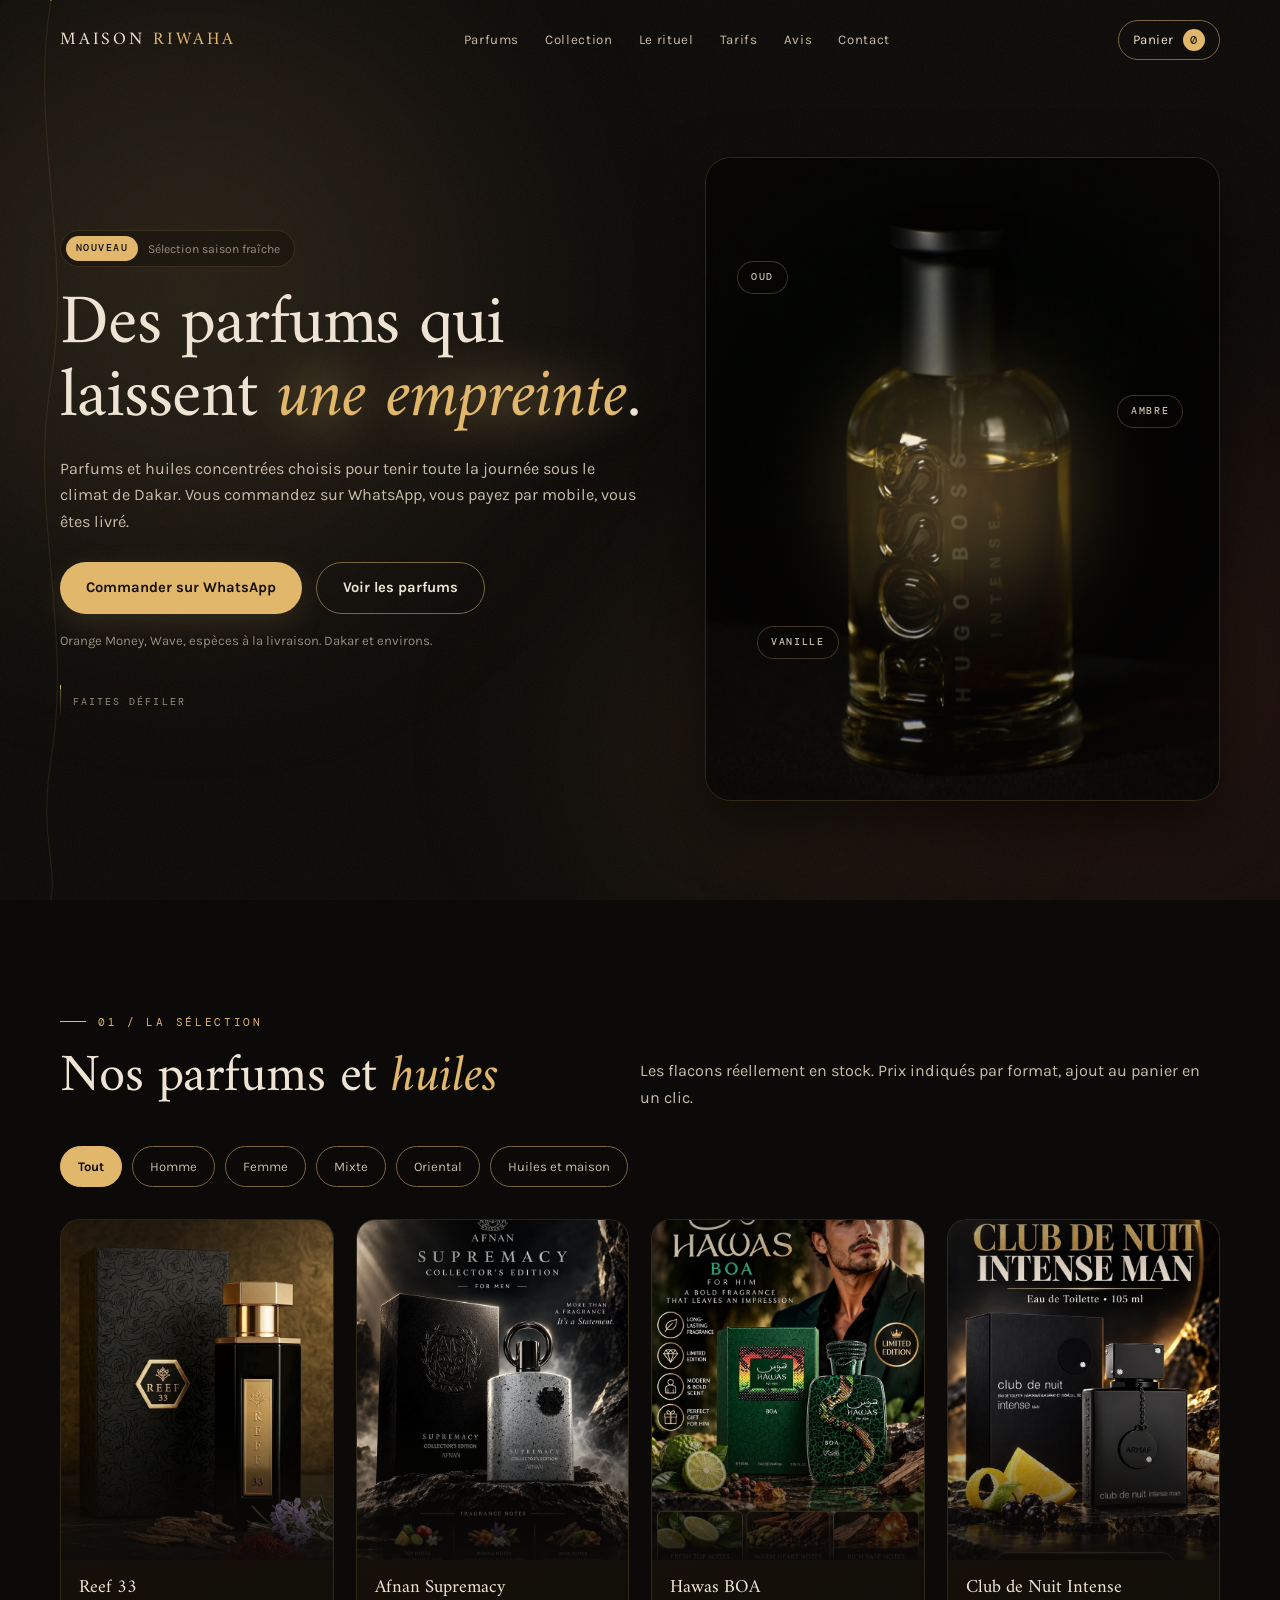
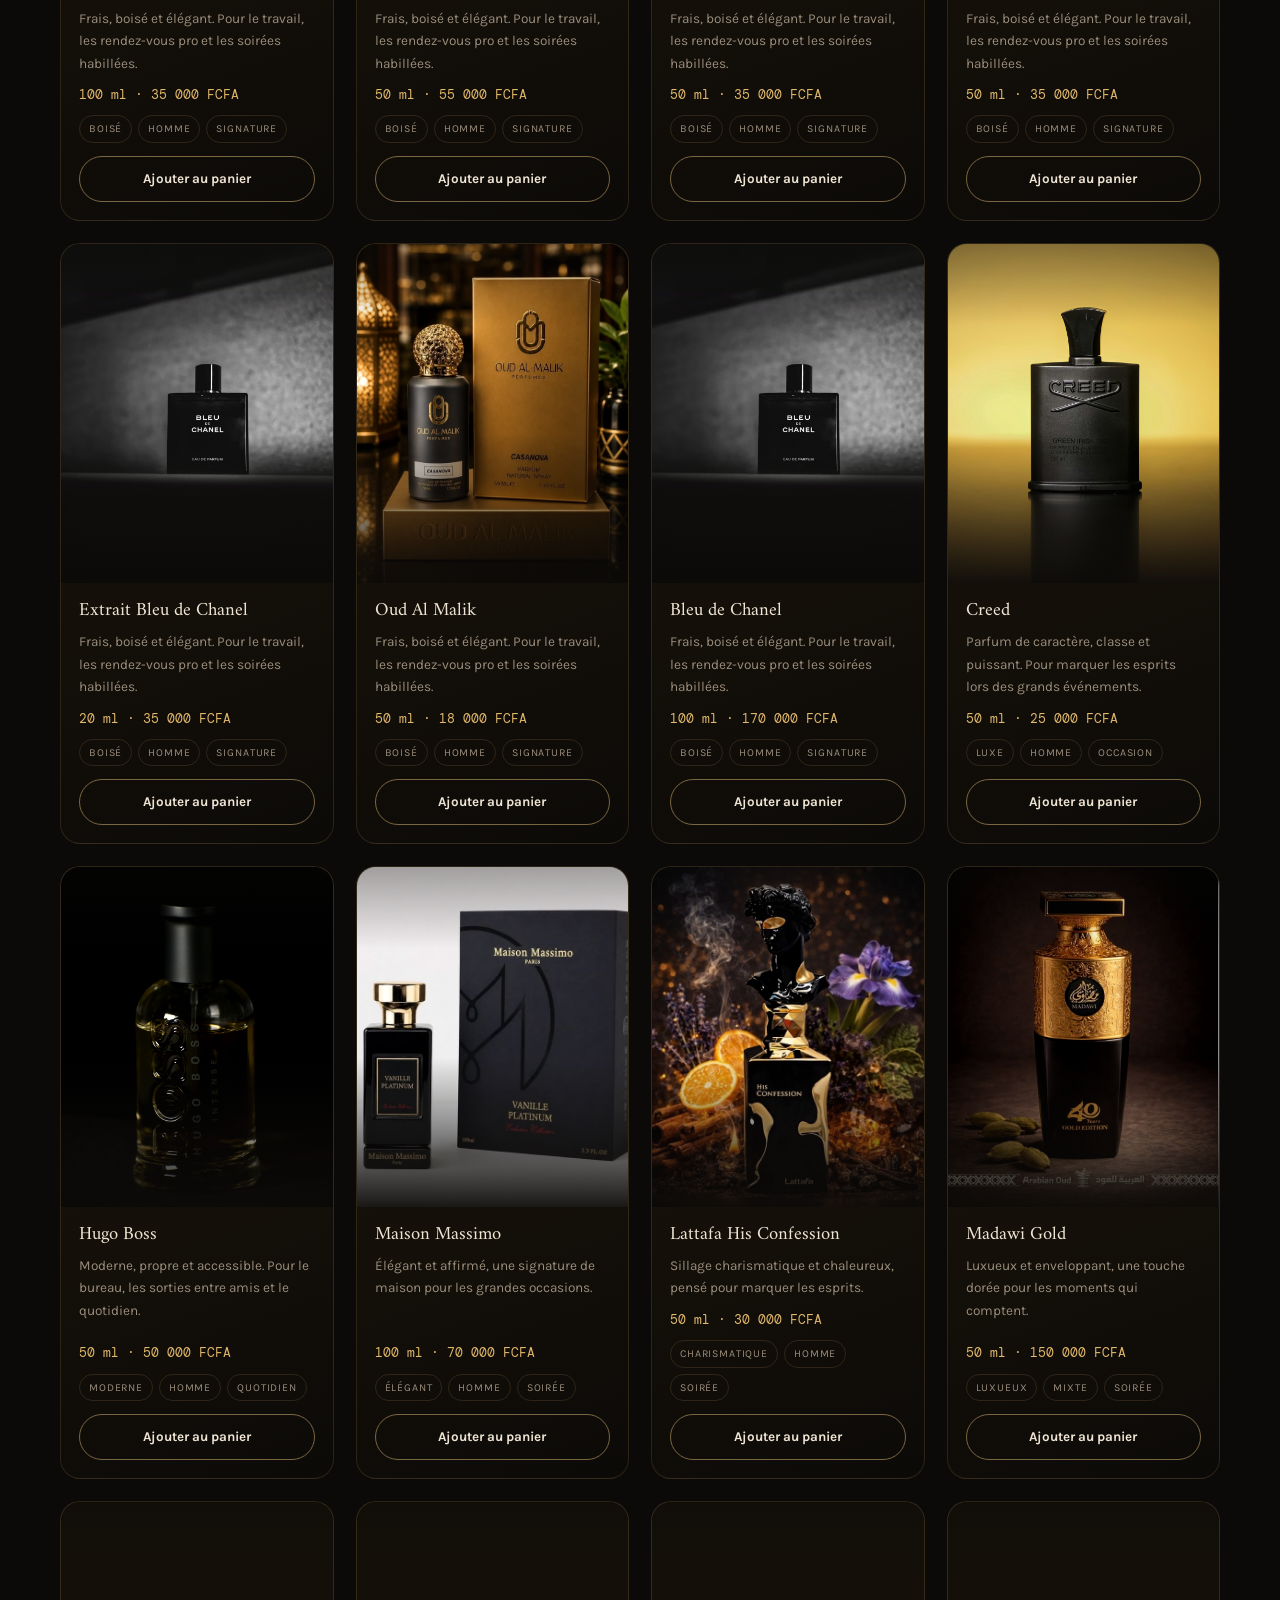
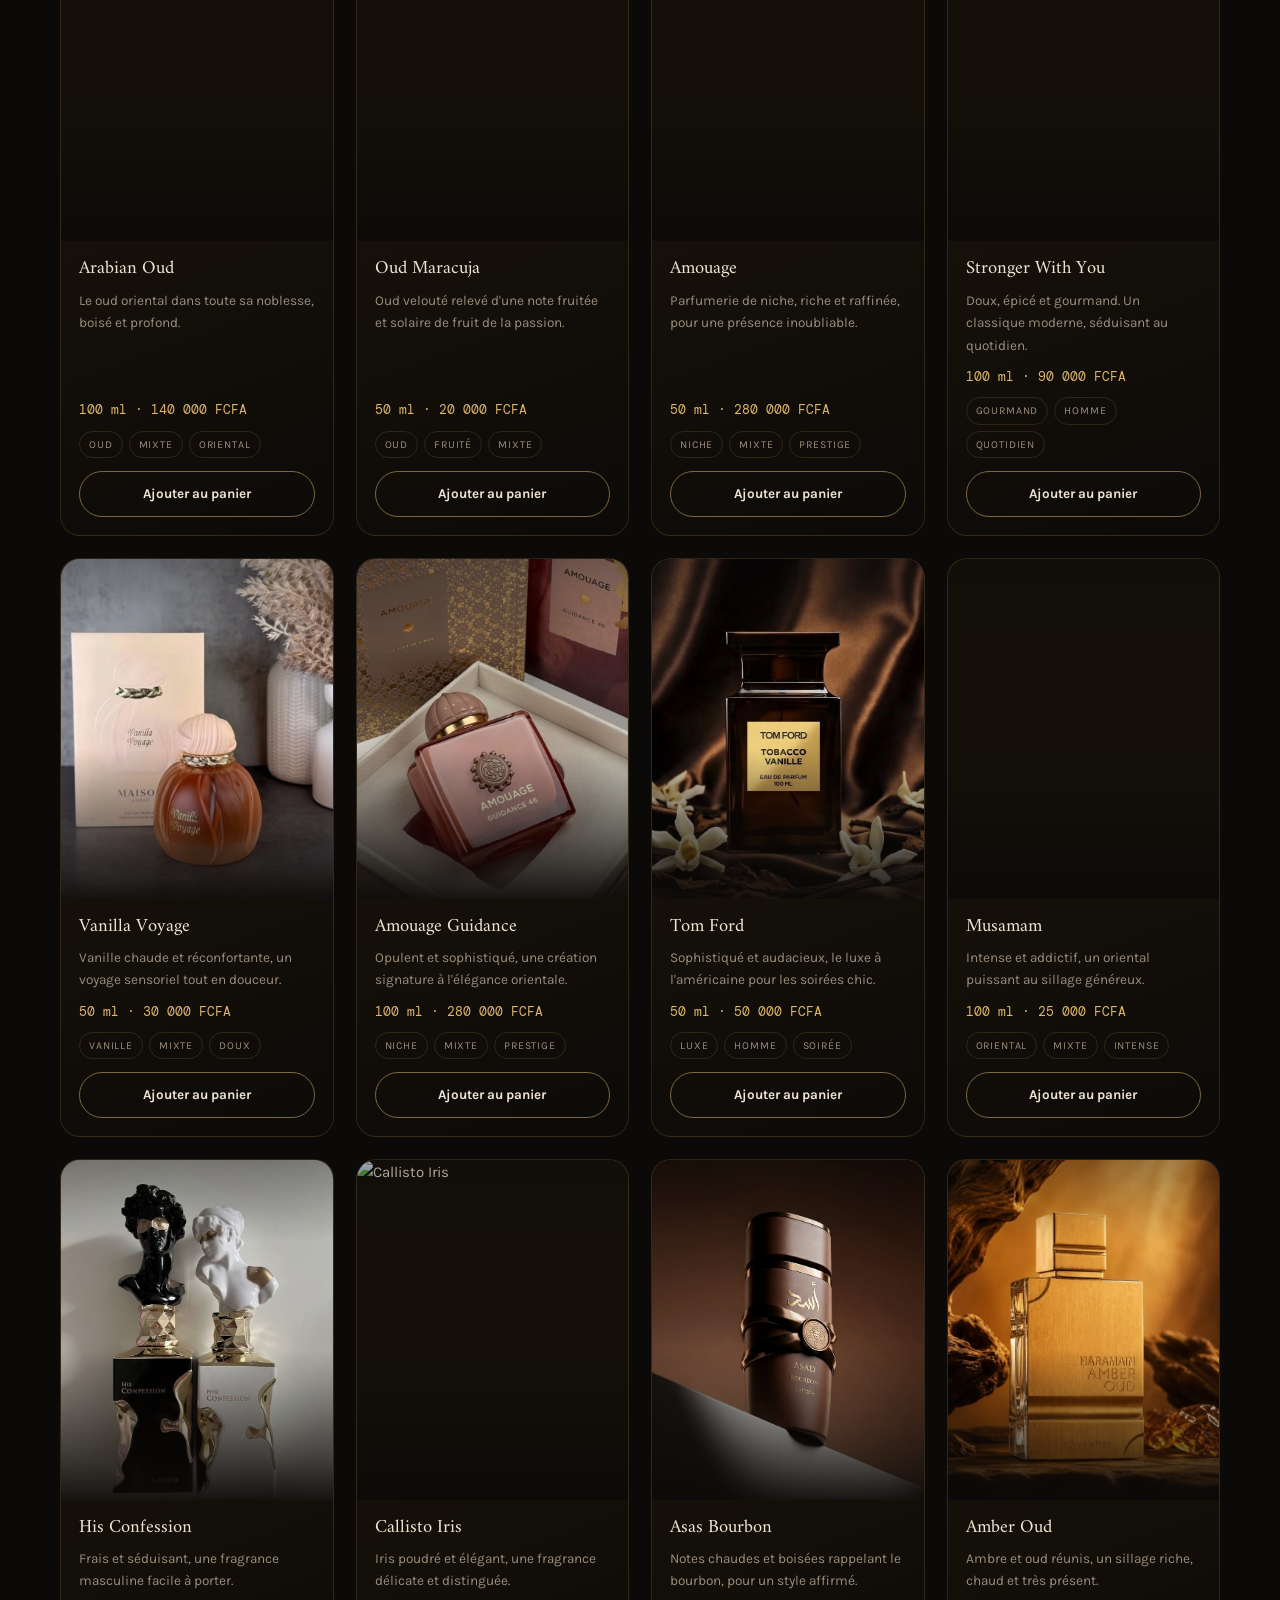
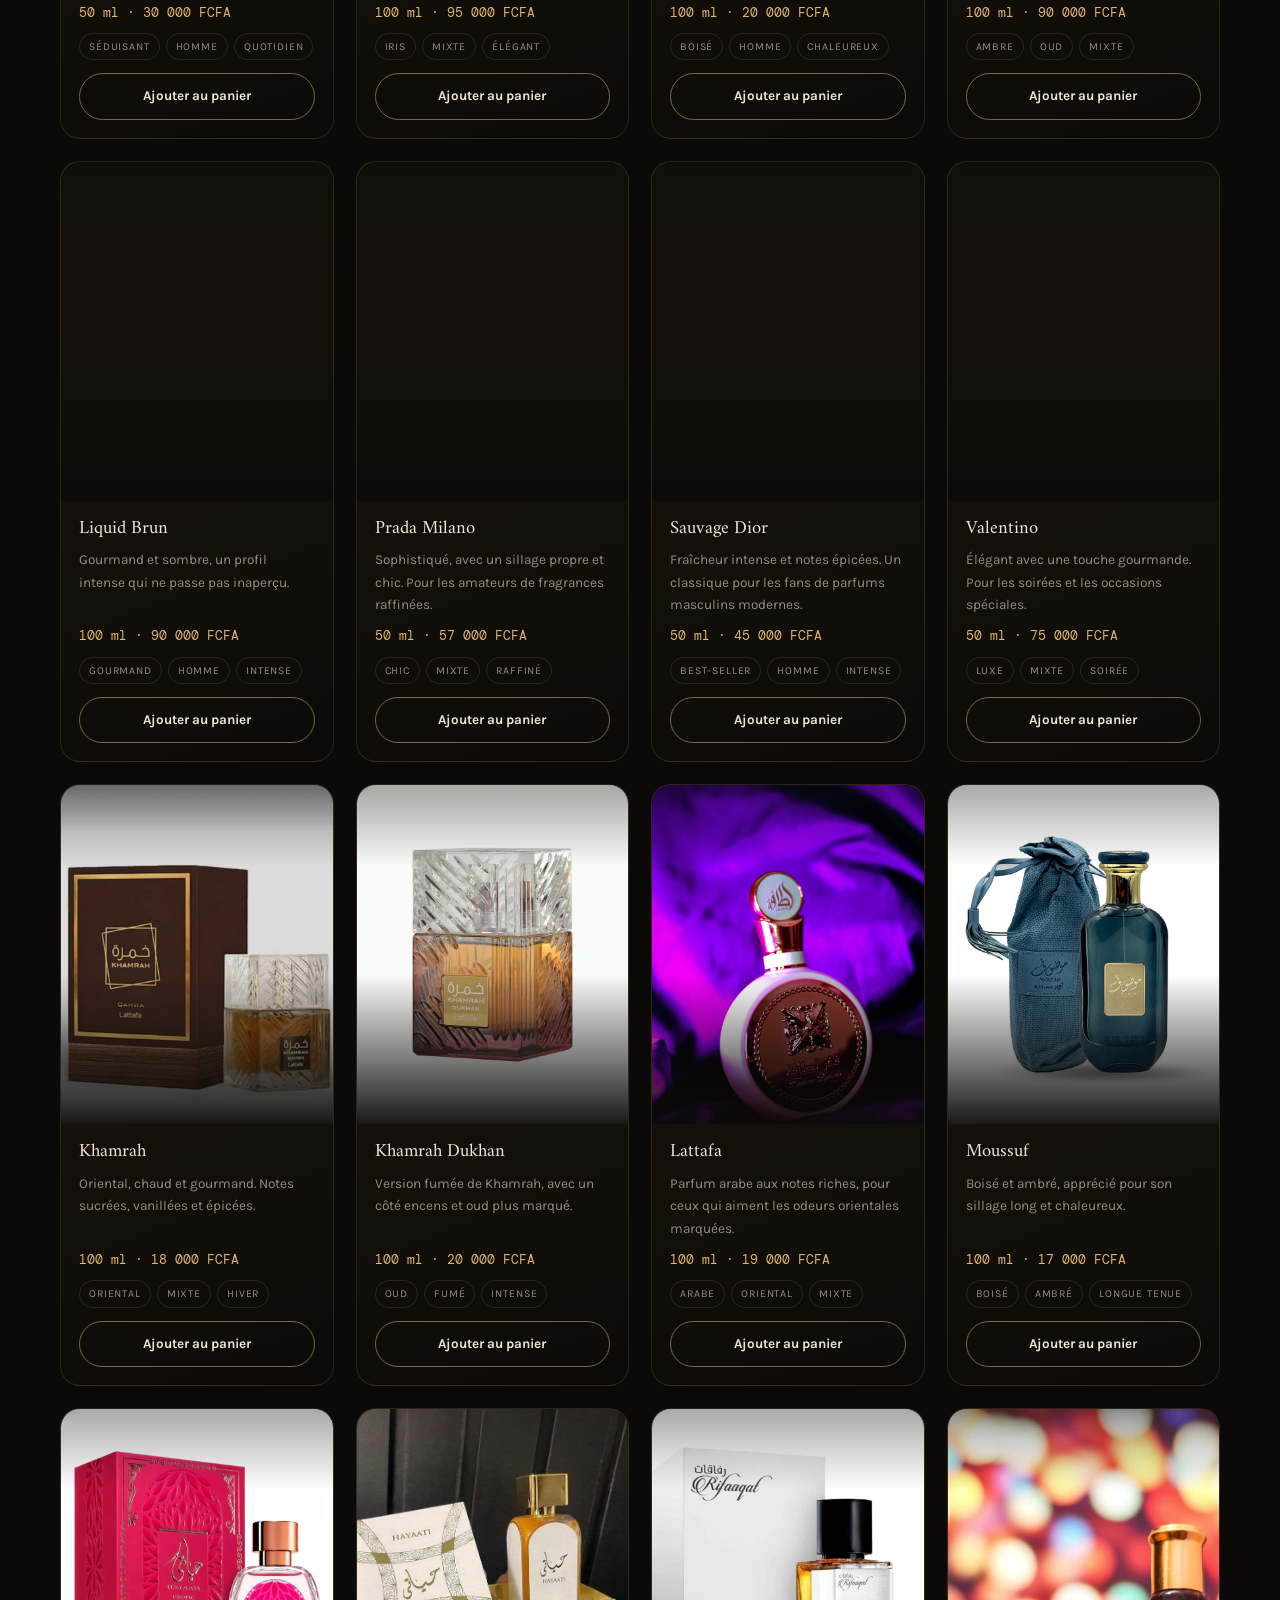
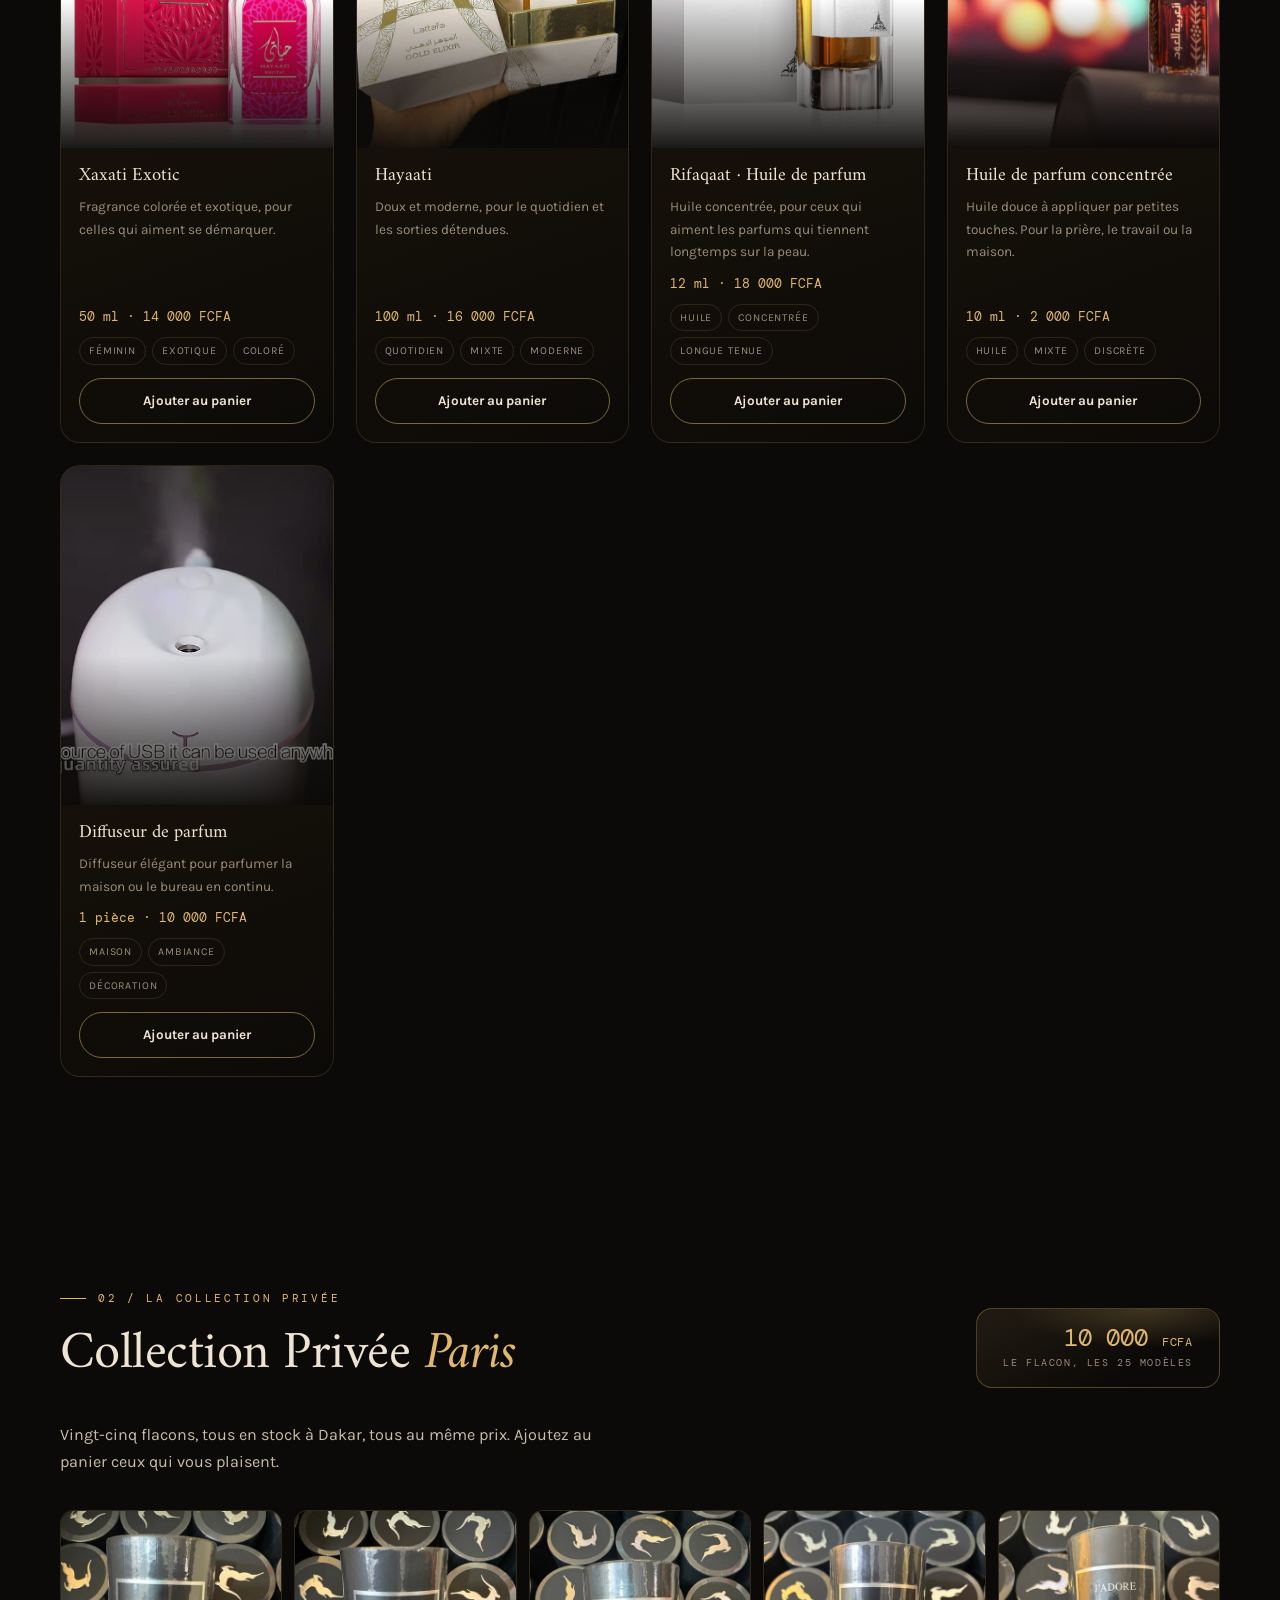
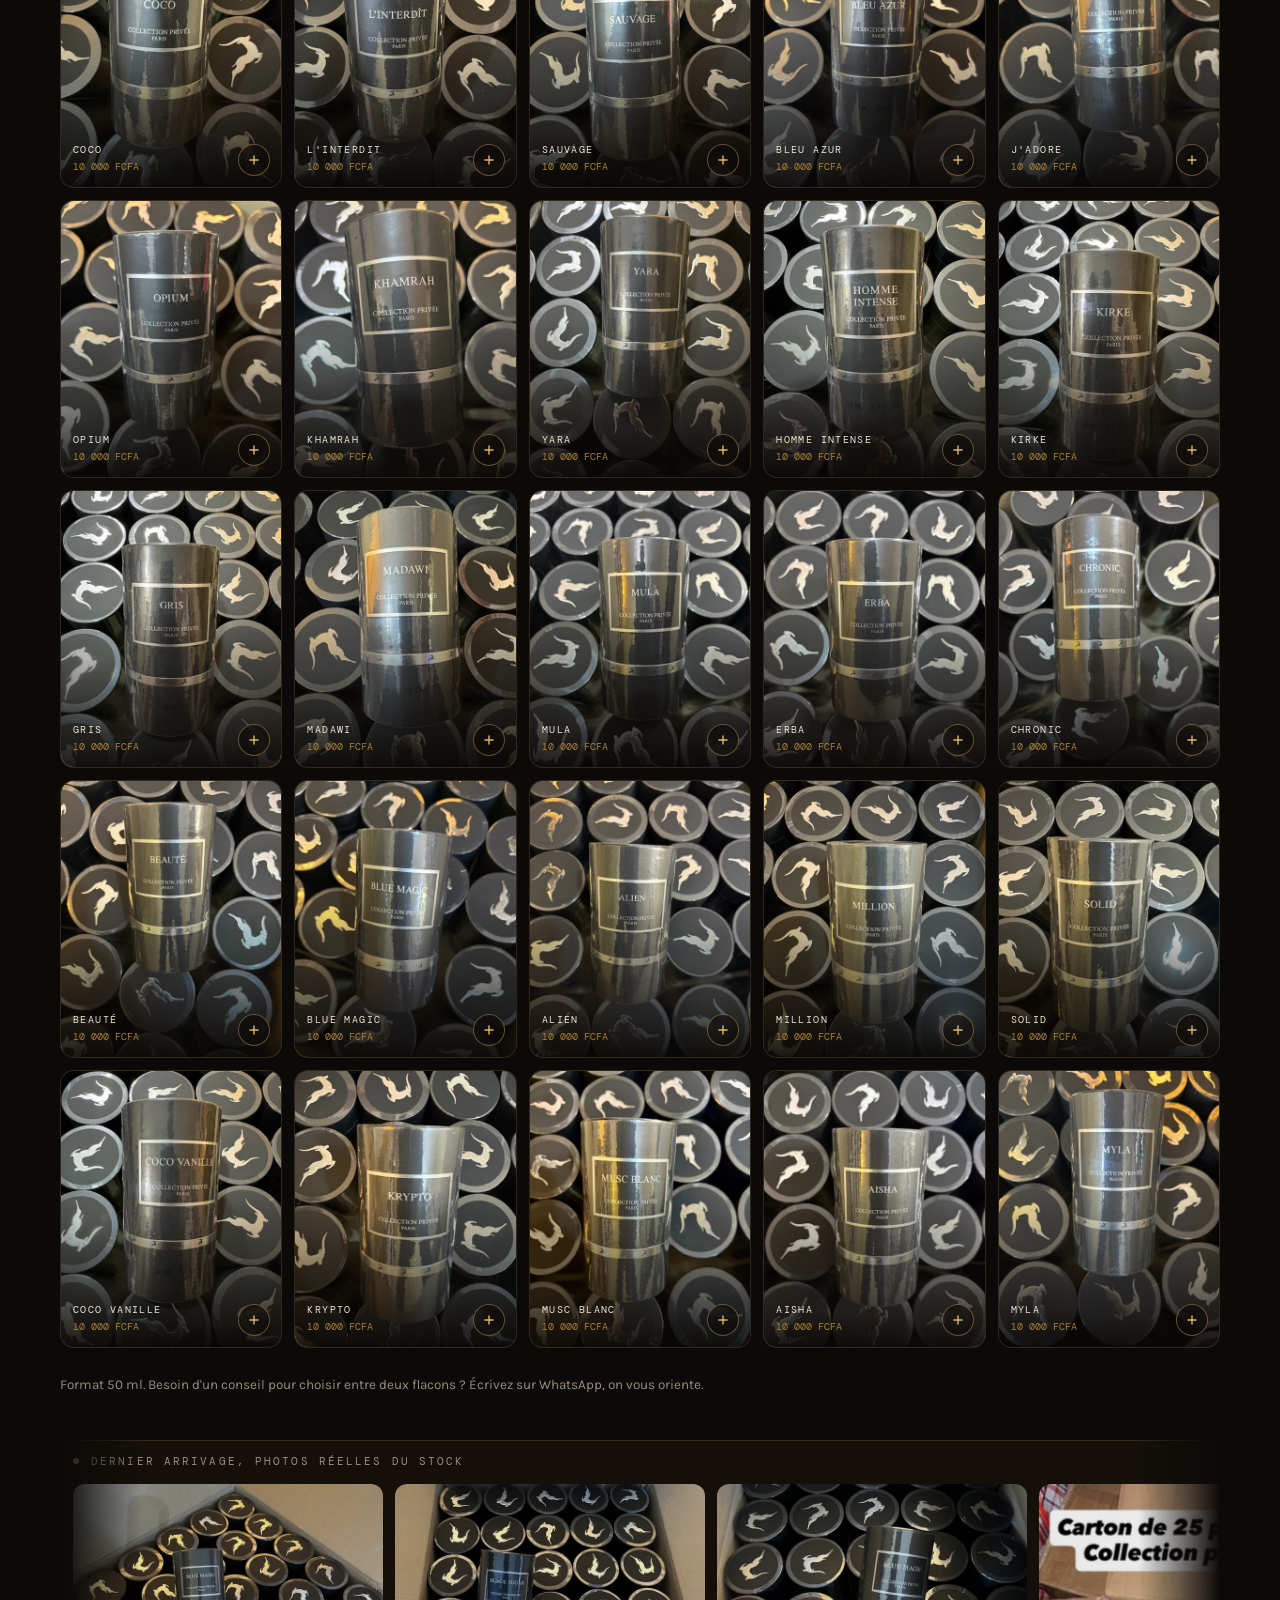
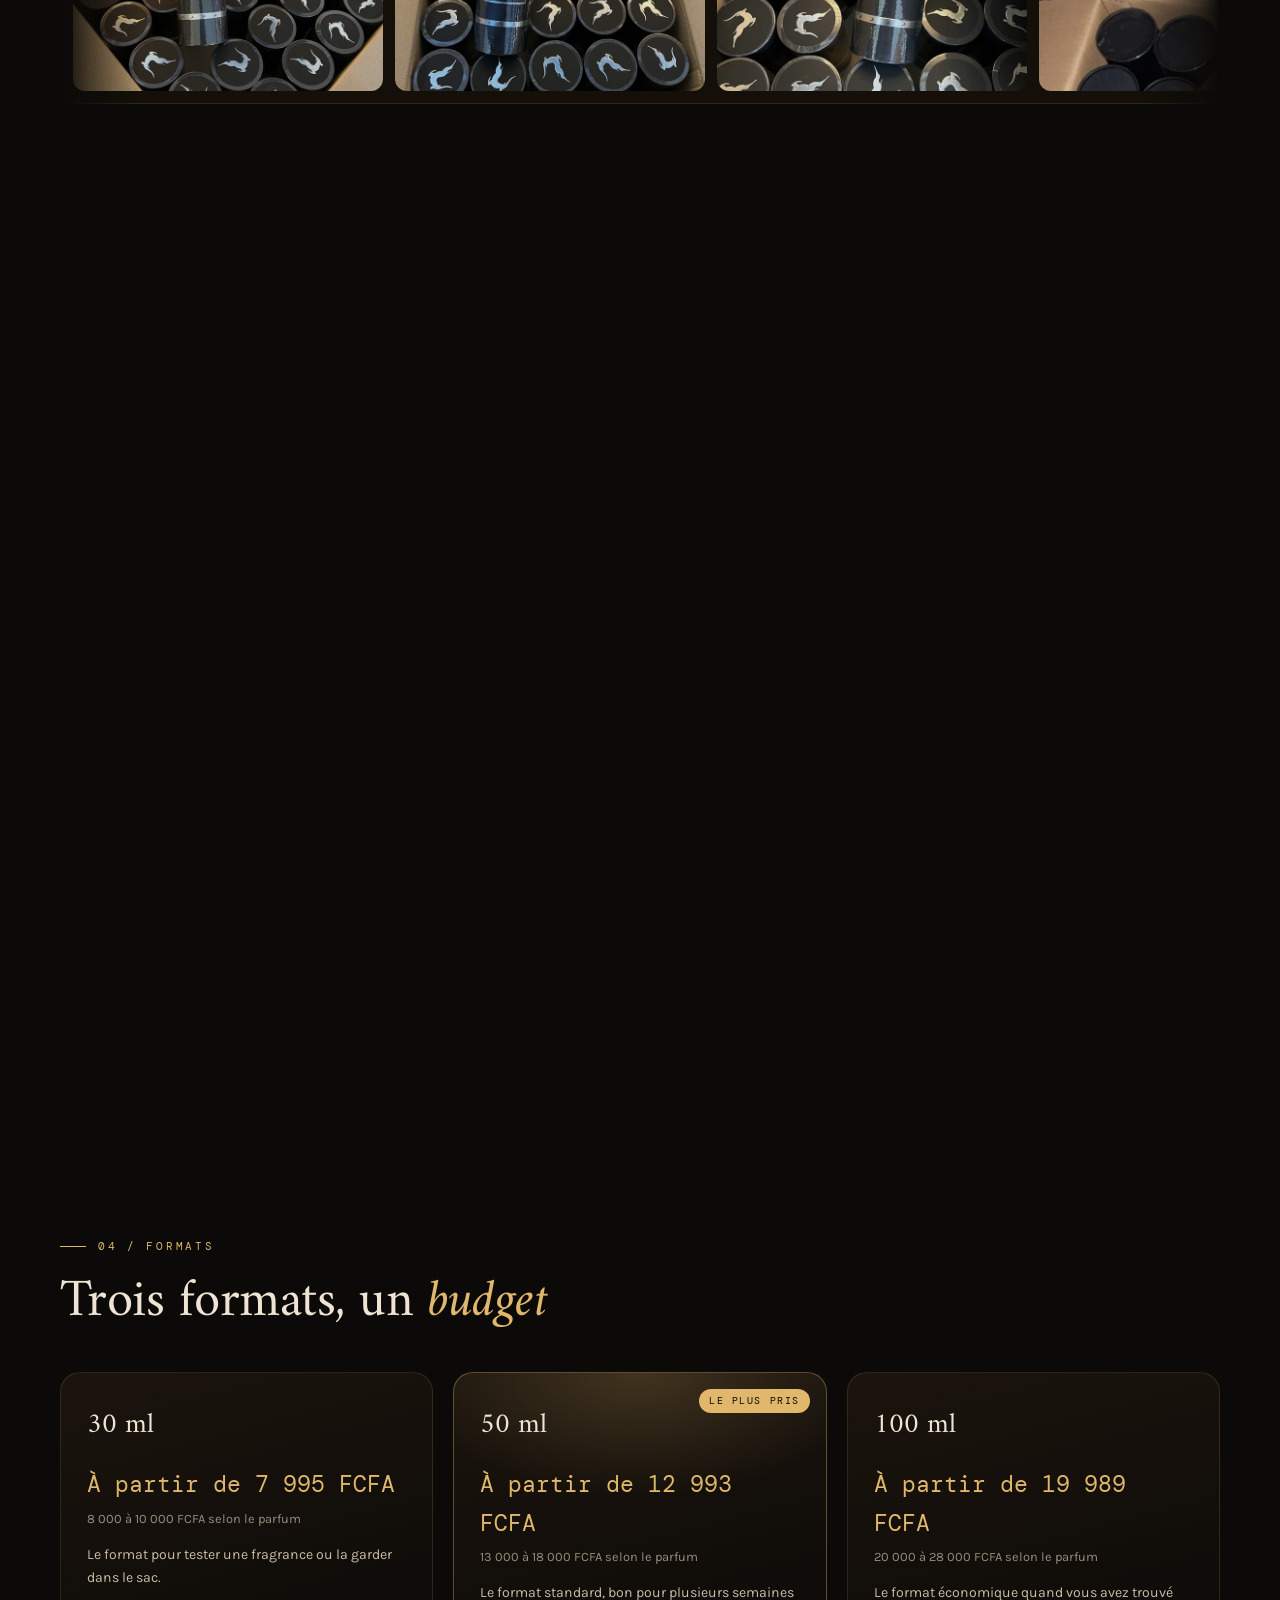
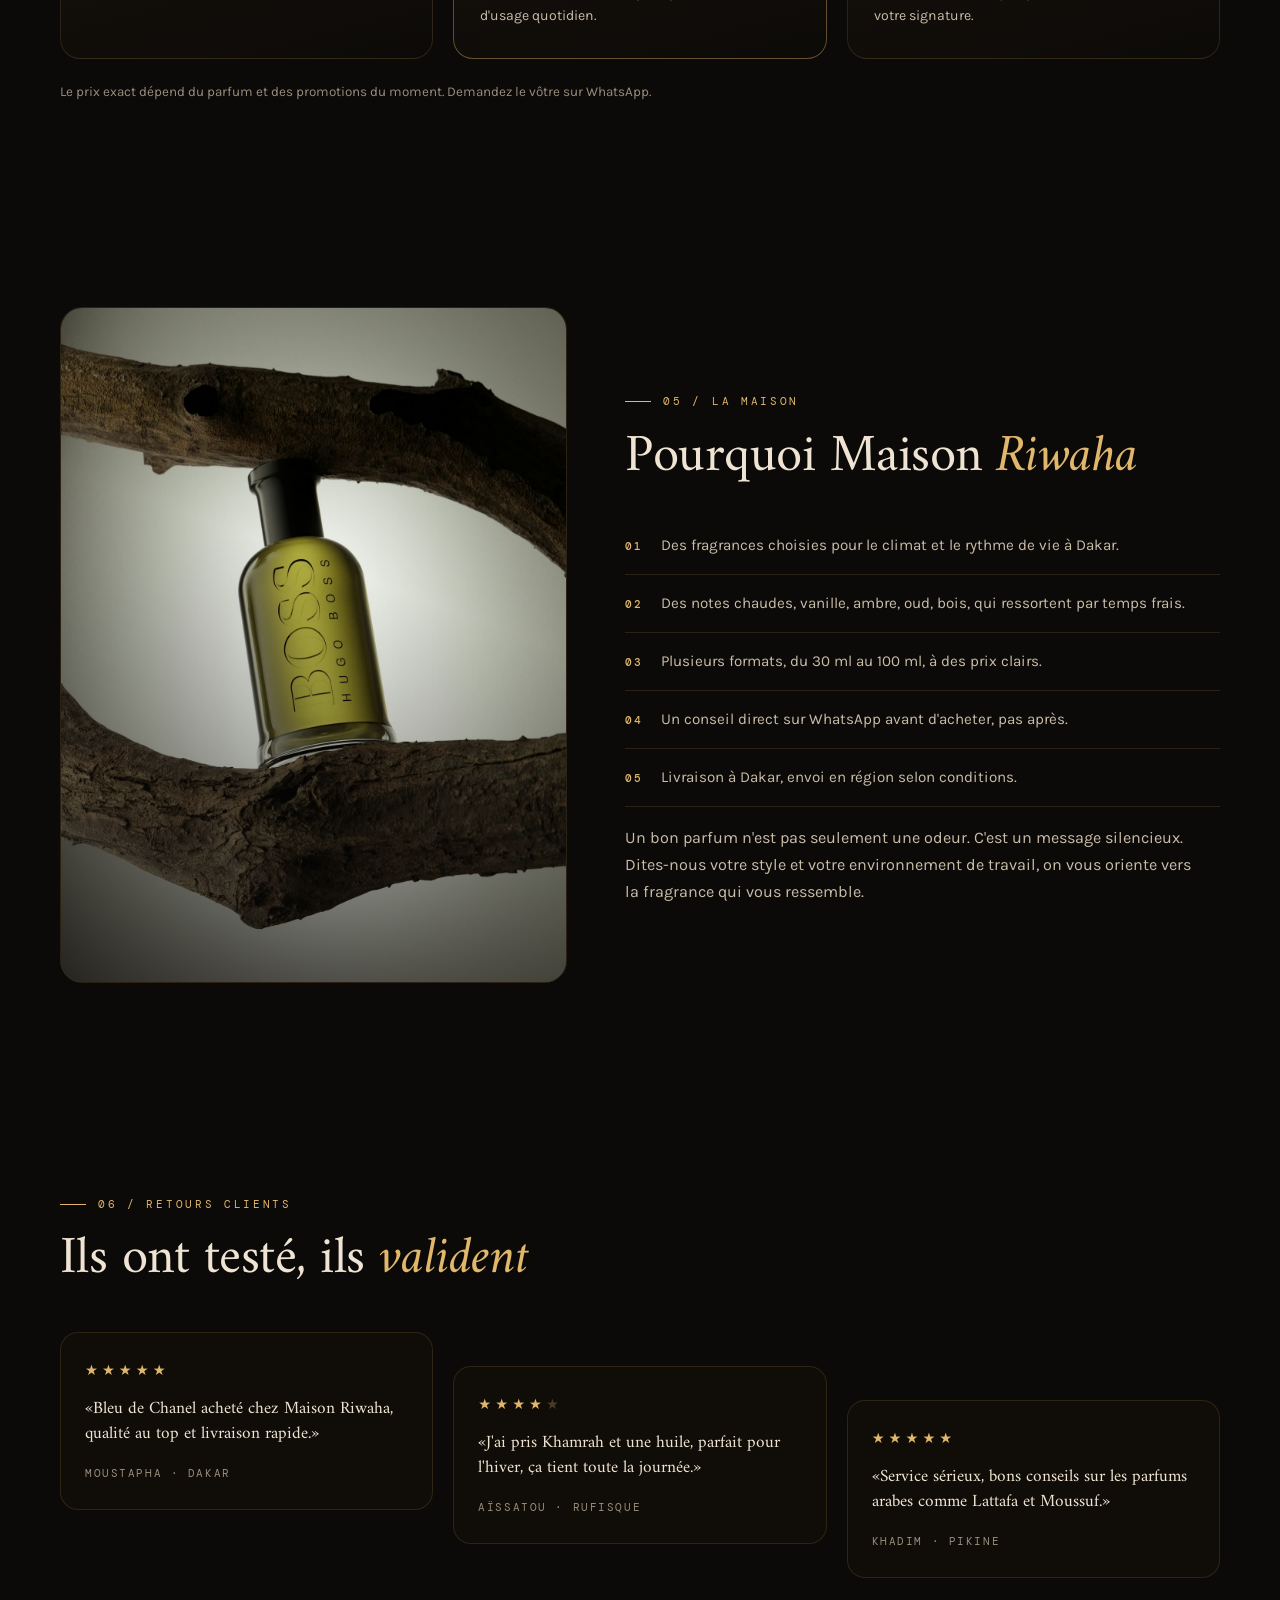
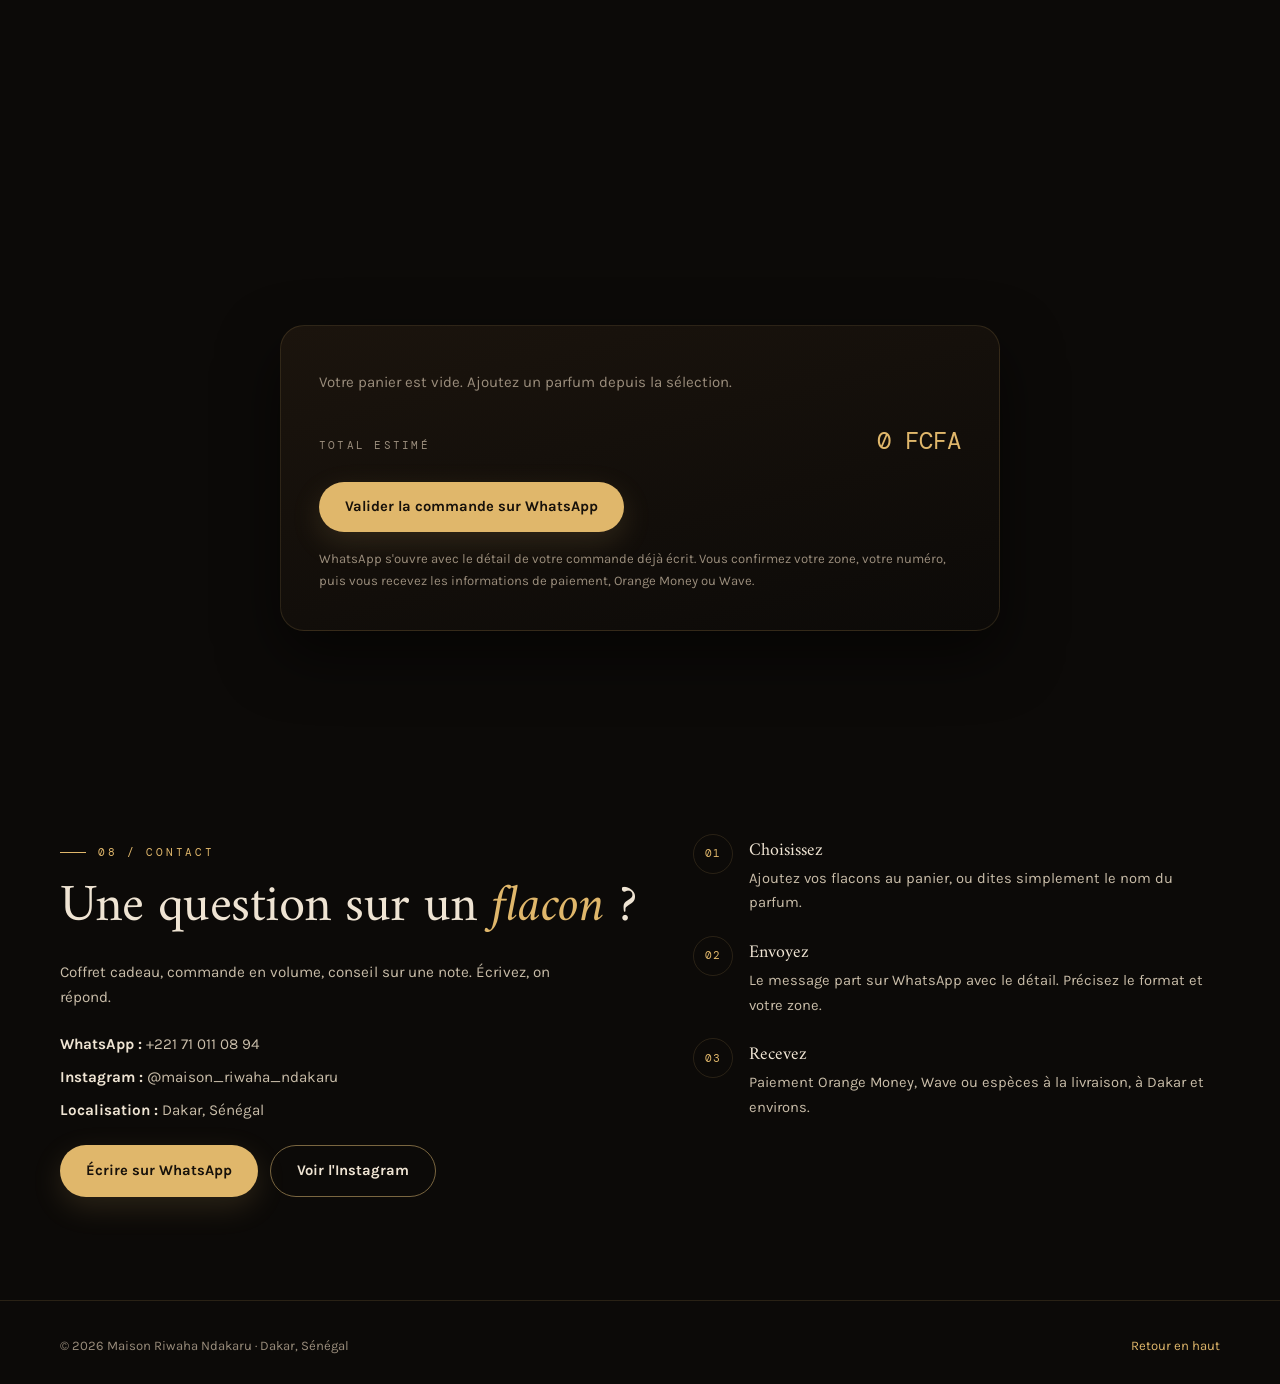
==== commit 05343a25: "Add files via upload" ====
--- a/index.html
+++ b/index.html
@@ -749,7 +749,7 @@
         </article>
 
         <article class="card" data-cat="homme">
-          <div class="card-img"><img src="assets/img/maison-massimo.jpg" alt="Maison Massimo" loading="lazy" decoding="async"><span class="sheen" aria-hidden="true"></span></div>
+          <div class="card-img"><img src="assets/img/Maison Massimo.jpg" alt="Maison Massimo" loading="lazy" decoding="async"><span class="sheen" aria-hidden="true"></span></div>
           <div class="card-body">
             <h3>Maison Massimo</h3>
             <p>Élégant et affirmé, une signature de maison pour les grandes occasions.</p>
@@ -764,7 +764,7 @@
 
         
         <article class="card" data-cat="homme">
-          <div class="card-img"><img src="assets/img/lattafa-his-confession.jpg" alt="Lattafa His Confession" loading="lazy" decoding="async"><span class="sheen" aria-hidden="true"></span></div>
+          <div class="card-img"><img src="assets/img/Lattafa His Confession.jpg" alt="Lattafa His Confession" loading="lazy" decoding="async"><span class="sheen" aria-hidden="true"></span></div>
           <div class="card-body">
             <h3>Lattafa His Confession</h3>
             <p>Sillage charismatique et chaleureux, pensé pour marquer les esprits.</p>
@@ -779,7 +779,7 @@
 
 
         <article class="card" data-cat="mixte">
-          <div class="card-img"><img src="assets/img/madawi-gold.jpg" alt="Madawi Gold" loading="lazy" decoding="async"><span class="sheen" aria-hidden="true"></span></div>
+          <div class="card-img"><img src="assets/img/Madawi Gold.jpg" alt="Madawi Gold" loading="lazy" decoding="async"><span class="sheen" aria-hidden="true"></span></div>
           <div class="card-body">
             <h3>Madawi Gold</h3>
             <p>Luxueux et enveloppant, une touche dorée pour les moments qui comptent.</p>
@@ -794,7 +794,7 @@
 
 
         <article class="card" data-cat="mixte">
-          <div class="card-img"><img src="assets/img/arabian-oud.jpg" alt="Arabian Oud" loading="lazy" decoding="async"><span class="sheen" aria-hidden="true"></span></div>
+          <div class="card-img"><img src="assets/img/Arabian Oud.jpg" alt="Arabian Oud" loading="lazy" decoding="async"><span class="sheen" aria-hidden="true"></span></div>
           <div class="card-body">
             <h3>Arabian Oud</h3>
             <p>Le oud oriental dans toute sa noblesse, boisé et profond.</p>
@@ -809,7 +809,7 @@
 
 
         <article class="card" data-cat="mixte">
-          <div class="card-img"><img src="assets/img/oud-maracuja.jpg" alt="Oud Maracuja" loading="lazy" decoding="async"><span class="sheen" aria-hidden="true"></span></div>
+          <div class="card-img"><img src="assets/img/Oud maracuja.jpg" alt="Oud Maracuja" loading="lazy" decoding="async"><span class="sheen" aria-hidden="true"></span></div>
           <div class="card-body">
             <h3>Oud Maracuja</h3>
             <p>Oud velouté relevé d'une note fruitée et solaire de fruit de la passion.</p>
@@ -824,7 +824,7 @@
 
 
         <article class="card" data-cat="mixte">
-          <div class="card-img"><img src="assets/img/amouage.jpg" alt="Amouage" loading="lazy" decoding="async"><span class="sheen" aria-hidden="true"></span></div>
+          <div class="card-img"><img src="assets/img/Amouage.jpg" alt="Amouage" loading="lazy" decoding="async"><span class="sheen" aria-hidden="true"></span></div>
           <div class="card-body">
             <h3>Amouage</h3>
             <p>Parfumerie de niche, riche et raffinée, pour une présence inoubliable.</p>
@@ -839,7 +839,7 @@
 
 
         <article class="card" data-cat="homme">
-          <div class="card-img"><img src="assets/img/stronger-with-you.jpg" alt="Stronger With You" loading="lazy" decoding="async"><span class="sheen" aria-hidden="true"></span></div>
+          <div class="card-img"><img src="assets/img/Stronger With You.jpg" alt="Stronger With You" loading="lazy" decoding="async"><span class="sheen" aria-hidden="true"></span></div>
           <div class="card-body">
             <h3>Stronger With You</h3>
             <p>Doux, épicé et gourmand. Un classique moderne, séduisant au quotidien.</p>
@@ -854,7 +854,7 @@
 
 
         <article class="card" data-cat="mixte">
-          <div class="card-img"><img src="assets/img/vanilla-voyage.jpg" alt="Vanilla Voyage" loading="lazy" decoding="async"><span class="sheen" aria-hidden="true"></span></div>
+          <div class="card-img"><img src="assets/img/Vanilla voyage.jpg" alt="Vanilla Voyage" loading="lazy" decoding="async"><span class="sheen" aria-hidden="true"></span></div>
           <div class="card-body">
             <h3>Vanilla Voyage</h3>
             <p>Vanille chaude et réconfortante, un voyage sensoriel tout en douceur.</p>
@@ -869,7 +869,7 @@
 
 
         <article class="card" data-cat="mixte">
-          <div class="card-img"><img src="assets/img/amouage-guidance.jpg" alt="Amouage Guidance" loading="lazy" decoding="async"><span class="sheen" aria-hidden="true"></span></div>
+          <div class="card-img"><img src="assets/img/amouage Guidance.jpg" alt="Amouage Guidance" loading="lazy" decoding="async"><span class="sheen" aria-hidden="true"></span></div>
           <div class="card-body">
             <h3>Amouage Guidance</h3>
             <p>Opulent et sophistiqué, une création signature à l'élégance orientale.</p>
@@ -884,7 +884,7 @@
 
 
         <article class="card" data-cat="homme">
-          <div class="card-img"><img src="assets/img/tom-ford.jpg" alt="Tom Ford" loading="lazy" decoding="async"><span class="sheen" aria-hidden="true"></span></div>
+          <div class="card-img"><img src="assets/img/Tom Ford.jpg" alt="Tom Ford" loading="lazy" decoding="async"><span class="sheen" aria-hidden="true"></span></div>
           <div class="card-body">
             <h3>Tom Ford</h3>
             <p>Sophistiqué et audacieux, le luxe à l'américaine pour les soirées chic.</p>
@@ -899,7 +899,7 @@
 
 
         <article class="card" data-cat="mixte">
-          <div class="card-img"><img src="assets/img/musamam.jpg" alt="Musamam" loading="lazy" decoding="async"><span class="sheen" aria-hidden="true"></span></div>
+          <div class="card-img"><img src="assets/img/Musamam.jpg" alt="Musamam" loading="lazy" decoding="async"><span class="sheen" aria-hidden="true"></span></div>
           <div class="card-body">
             <h3>Musamam</h3>
             <p>Intense et addictif, un oriental puissant au sillage généreux.</p>
@@ -913,7 +913,7 @@
         </article>
 
         <article class="card" data-cat="homme">
-          <div class="card-img"><img src="assets/img/his-confession.jpg" alt="His Confession" loading="lazy" decoding="async"><span class="sheen" aria-hidden="true"></span></div>
+          <div class="card-img"><img src="assets/img/his cofession.jpg" alt="His Confession" loading="lazy" decoding="async"><span class="sheen" aria-hidden="true"></span></div>
           <div class="card-body">
             <h3>His Confession</h3>
             <p>Frais et séduisant, une fragrance masculine facile à porter.</p>
@@ -941,7 +941,7 @@
         </article>
 
         <article class="card" data-cat="homme">
-          <div class="card-img"><img src="assets/img/asas-bourbon.jpg" alt="Asas Bourbon" loading="lazy" decoding="async"><span class="sheen" aria-hidden="true"></span></div>
+          <div class="card-img"><img src="assets/img/Asas Bourbon.jpg" alt="Asas Bourbon" loading="lazy" decoding="async"><span class="sheen" aria-hidden="true"></span></div>
           <div class="card-body">
             <h3>Asas Bourbon</h3>
             <p>Notes chaudes et boisées rappelant le bourbon, pour un style affirmé.</p>
@@ -955,7 +955,7 @@
         </article>
 
         <article class="card" data-cat="mixte">
-          <div class="card-img"><img src="assets/img/amber-oud.jpg" alt="Amber Oud" loading="lazy" decoding="async"><span class="sheen" aria-hidden="true"></span></div>
+          <div class="card-img"><img src="assets/img/Amber Oud.jpg" alt="Amber Oud" loading="lazy" decoding="async"><span class="sheen" aria-hidden="true"></span></div>
           <div class="card-body">
             <h3>Amber Oud</h3>
             <p>Ambre et oud réunis, un sillage riche, chaud et très présent.</p>
@@ -969,7 +969,7 @@
         </article>
 
         <article class="card" data-cat="homme">
-          <div class="card-img"><img src="assets/img/liquid-brun.jpg" alt="Liquid Brun" loading="lazy" decoding="async"><span class="sheen" aria-hidden="true"></span></div>
+          <div class="card-img"><img src="assets/img/LIQUID BRUN.jpg" alt="Liquid Brun" loading="lazy" decoding="async"><span class="sheen" aria-hidden="true"></span></div>
           <div class="card-body">
             <h3>Liquid Brun</h3>
             <p>Gourmand et sombre, un profil intense qui ne passe pas inaperçu.</p>
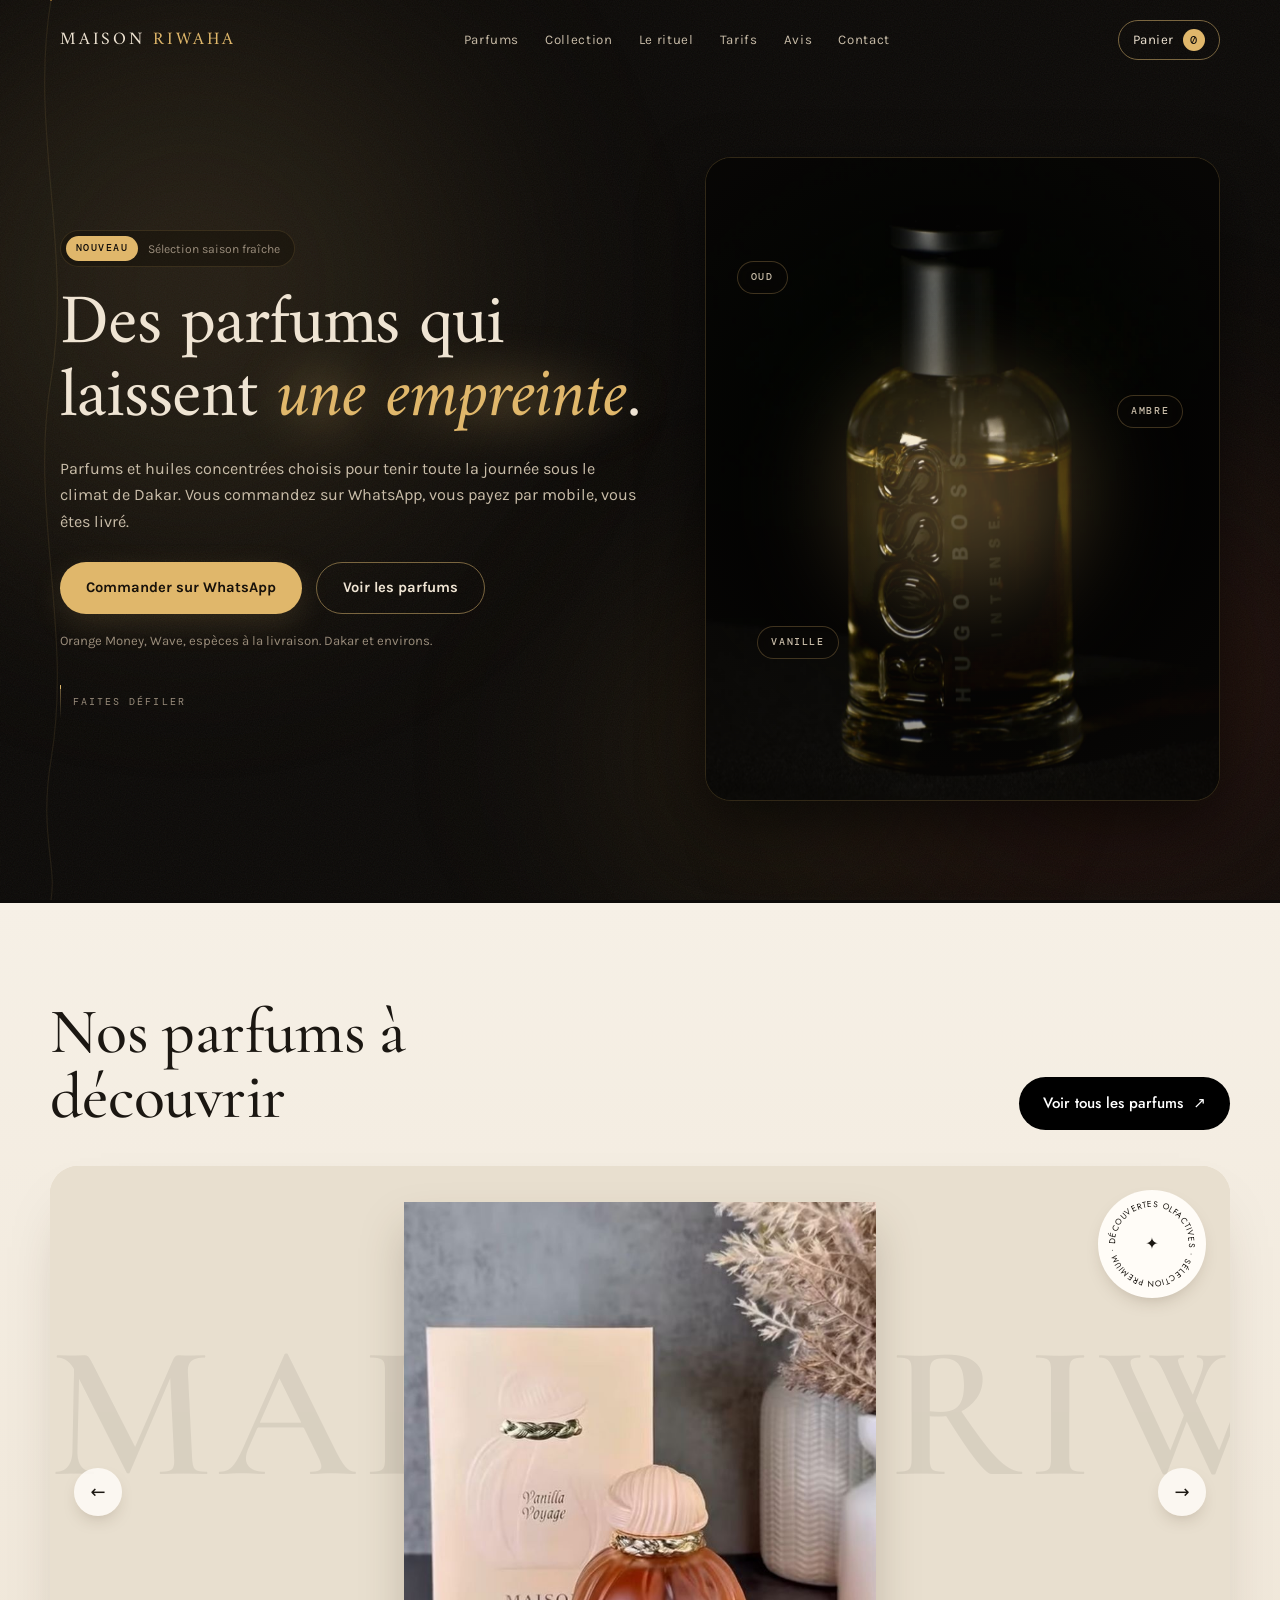
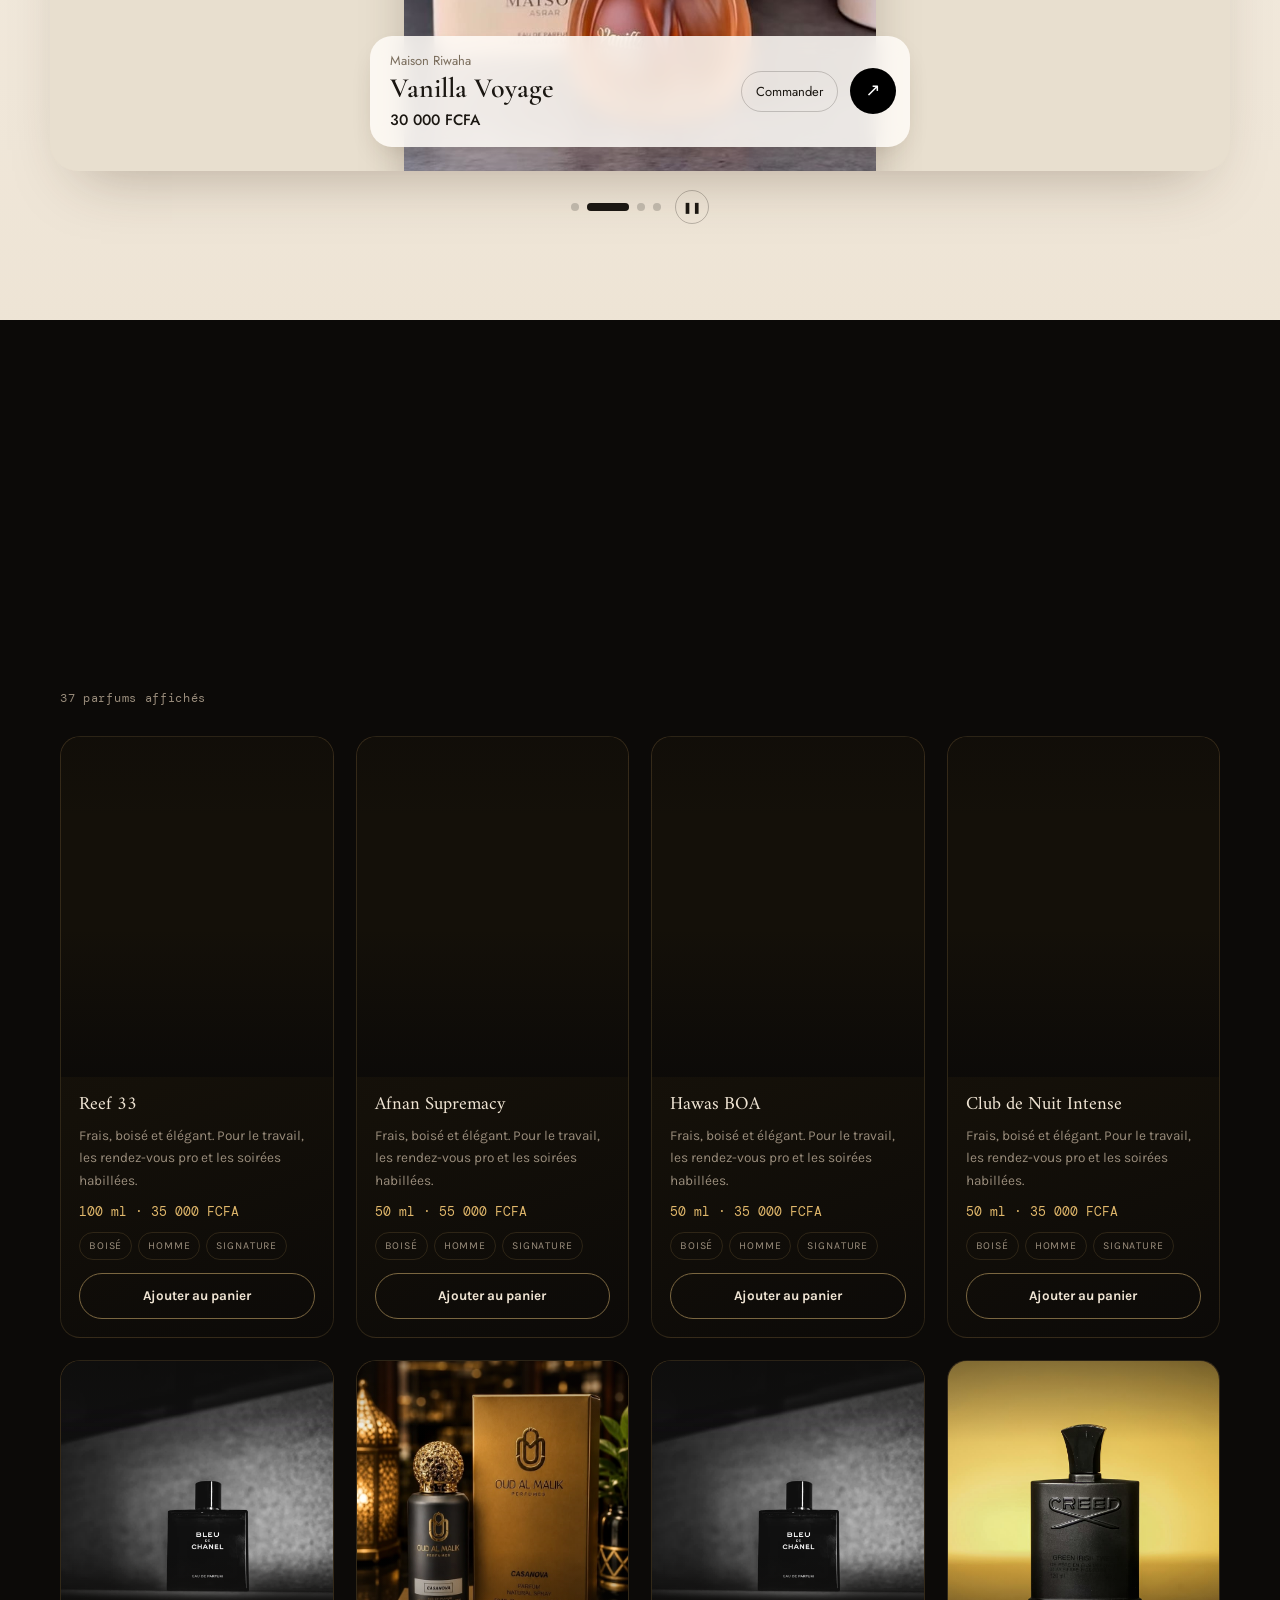
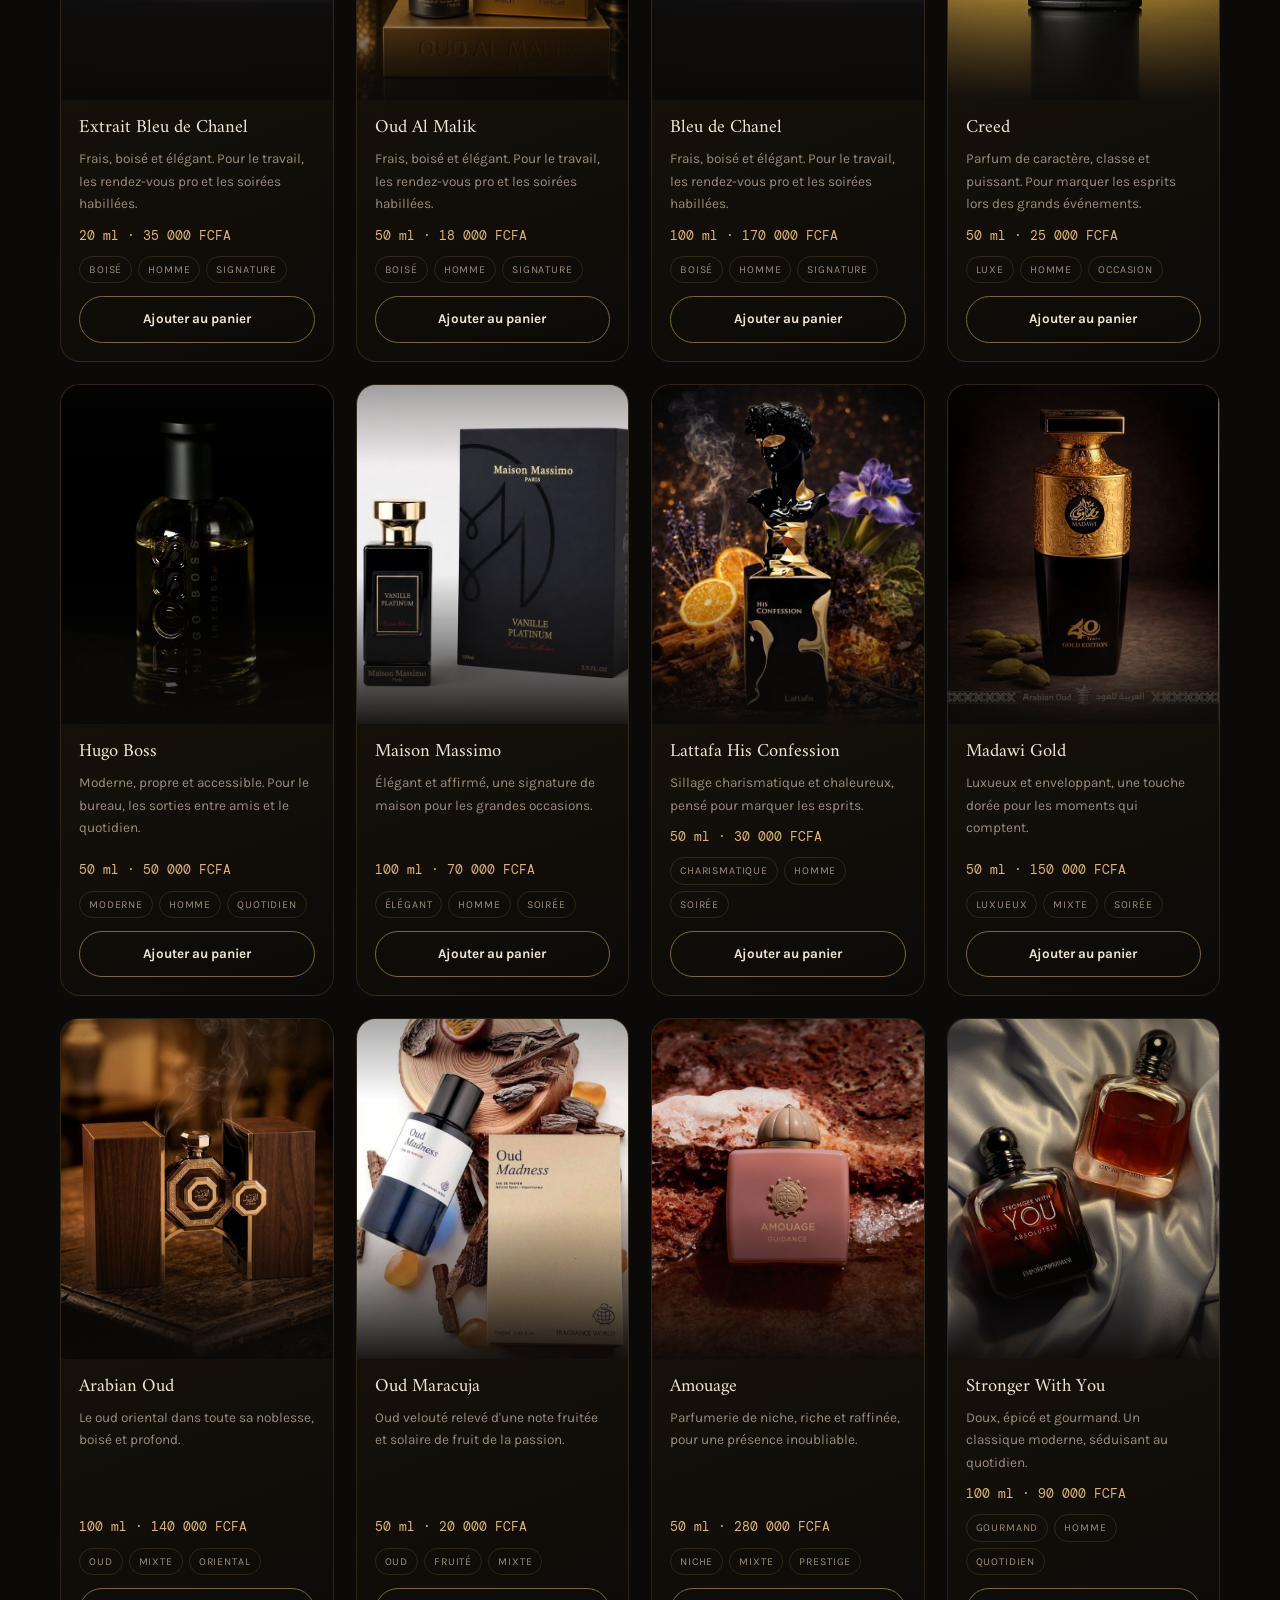
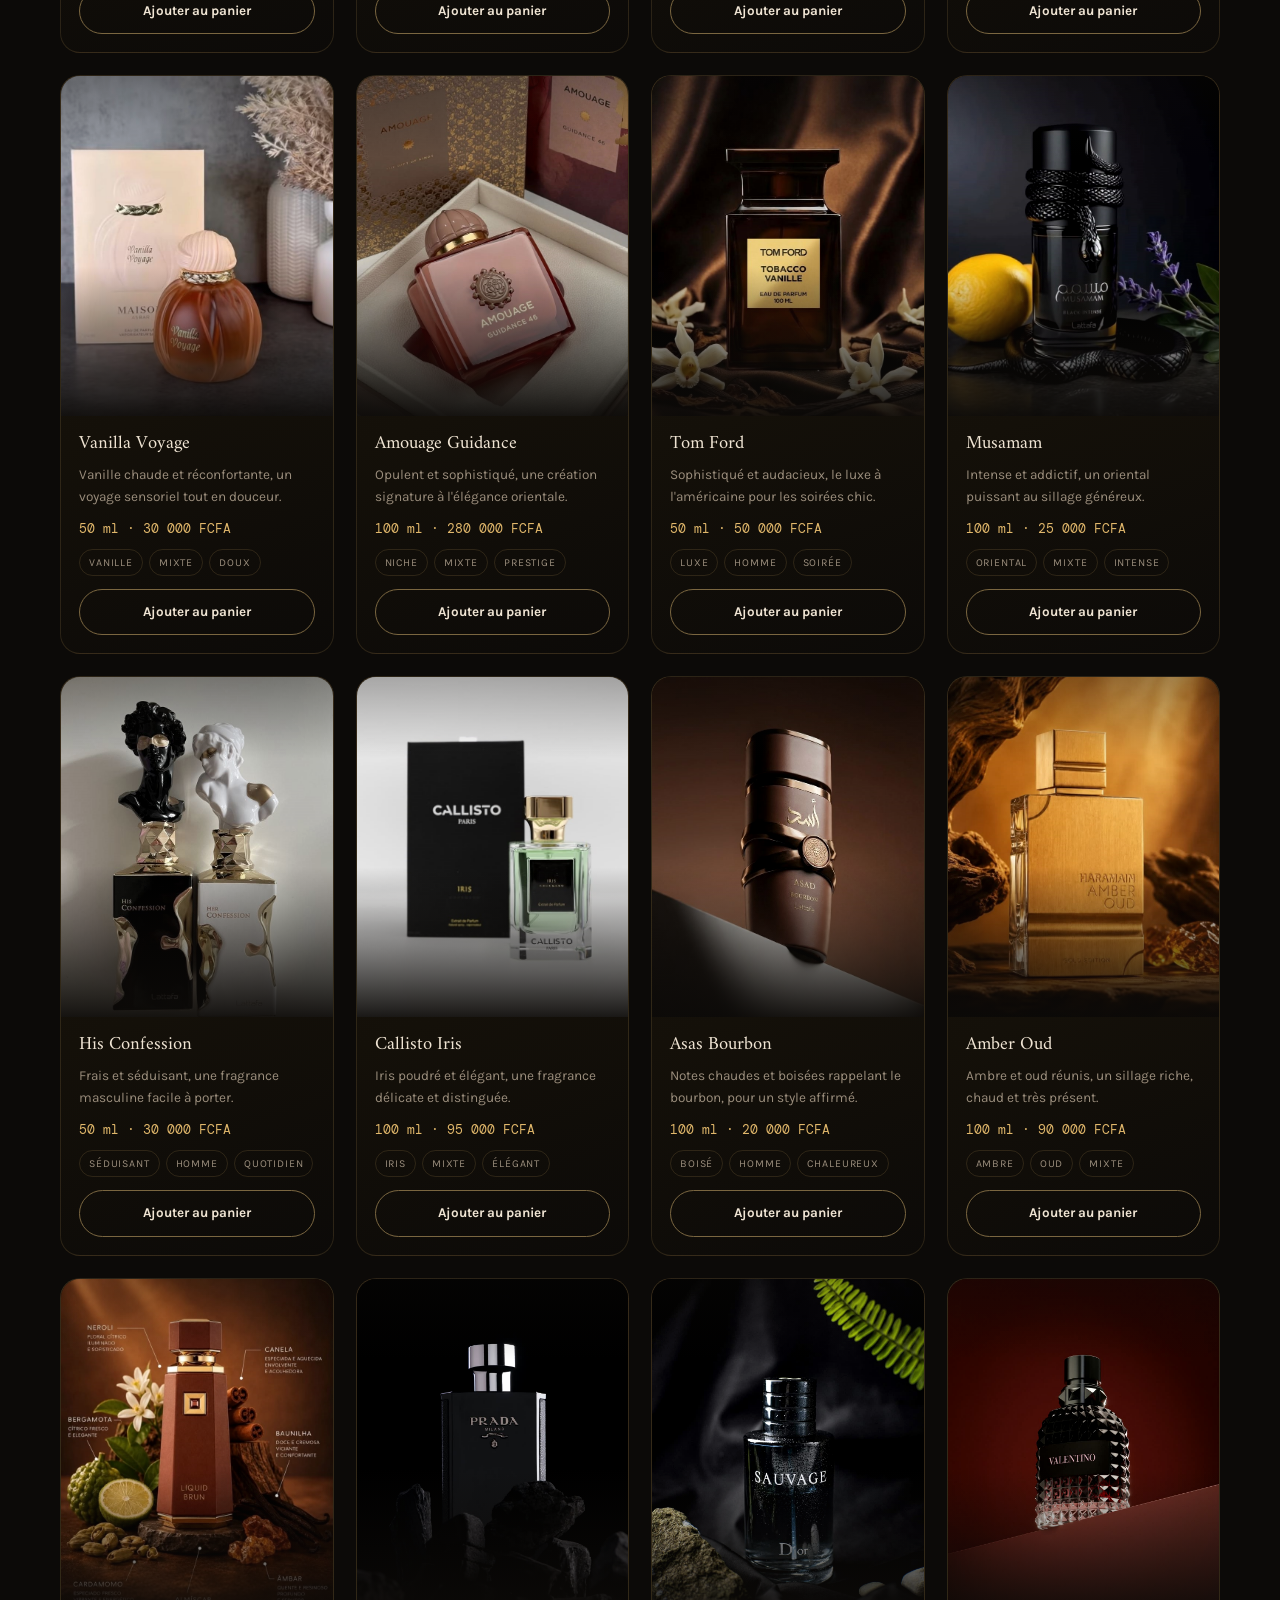
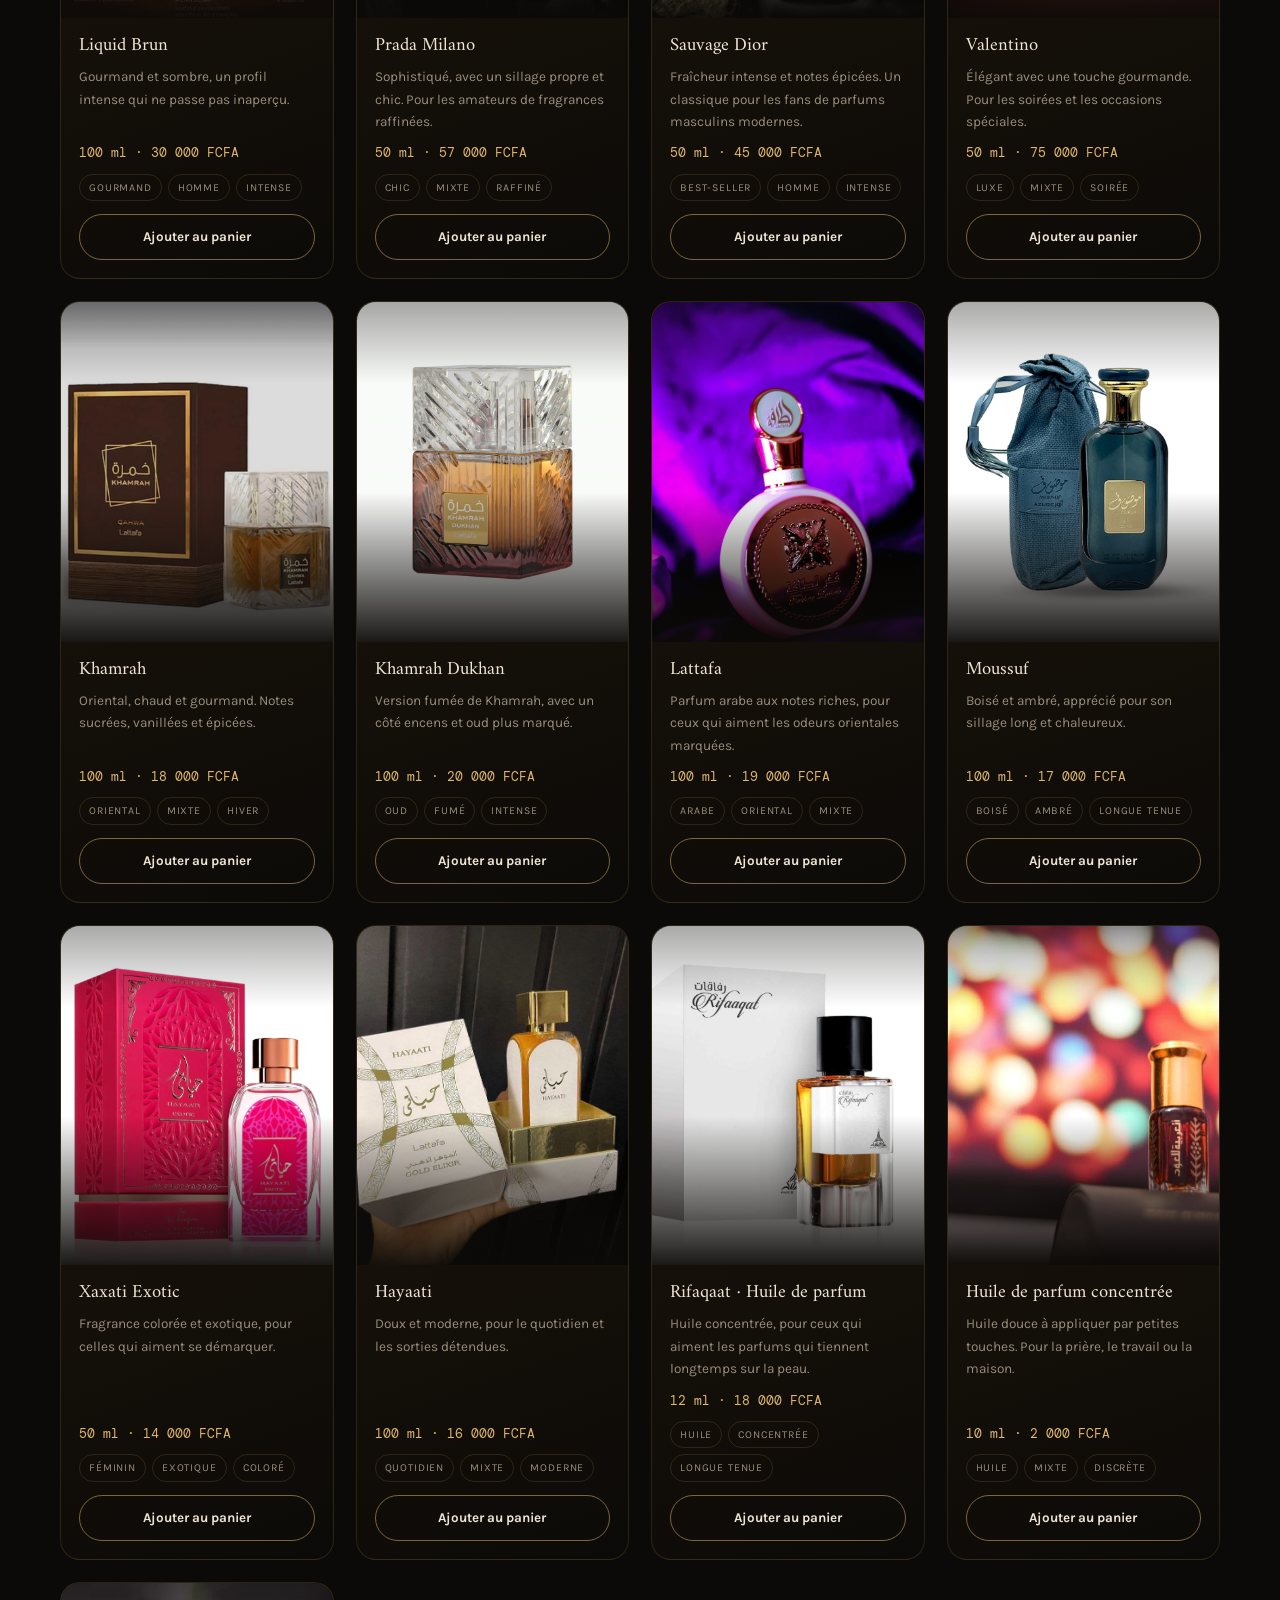
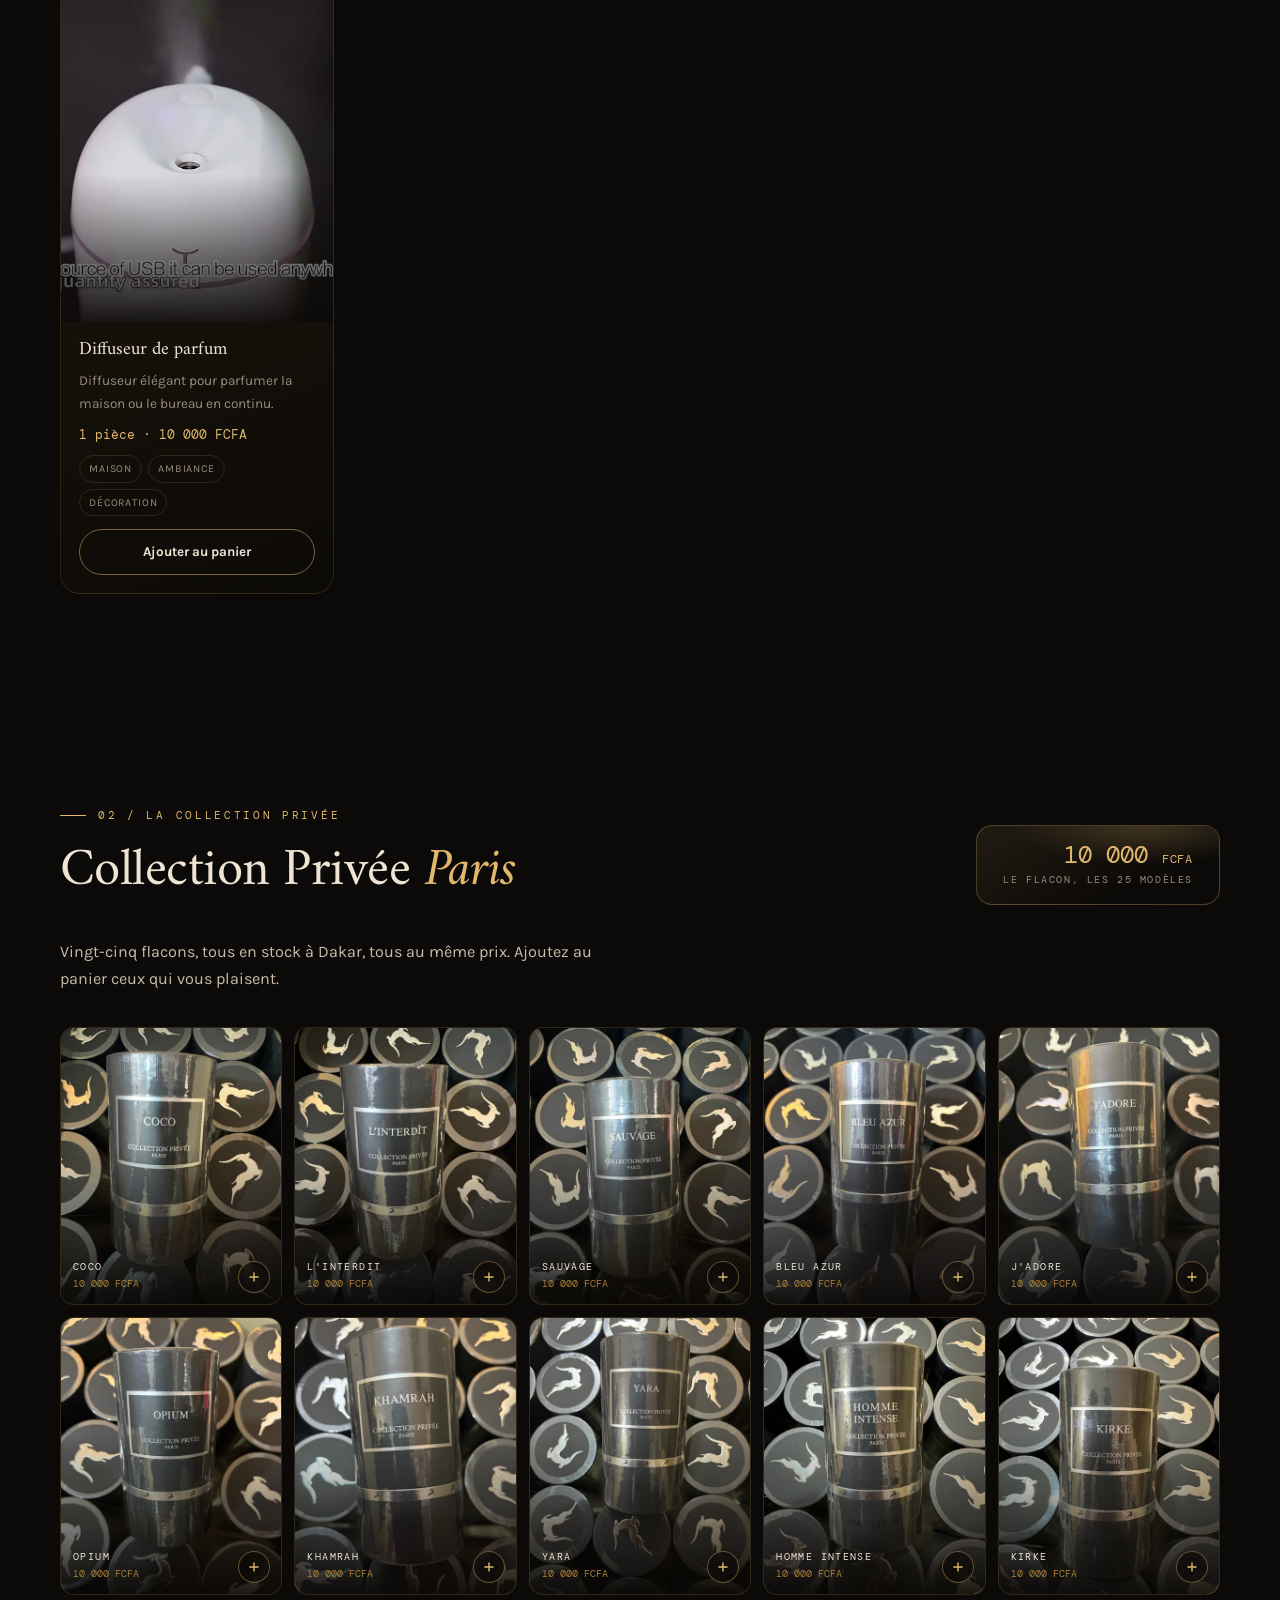
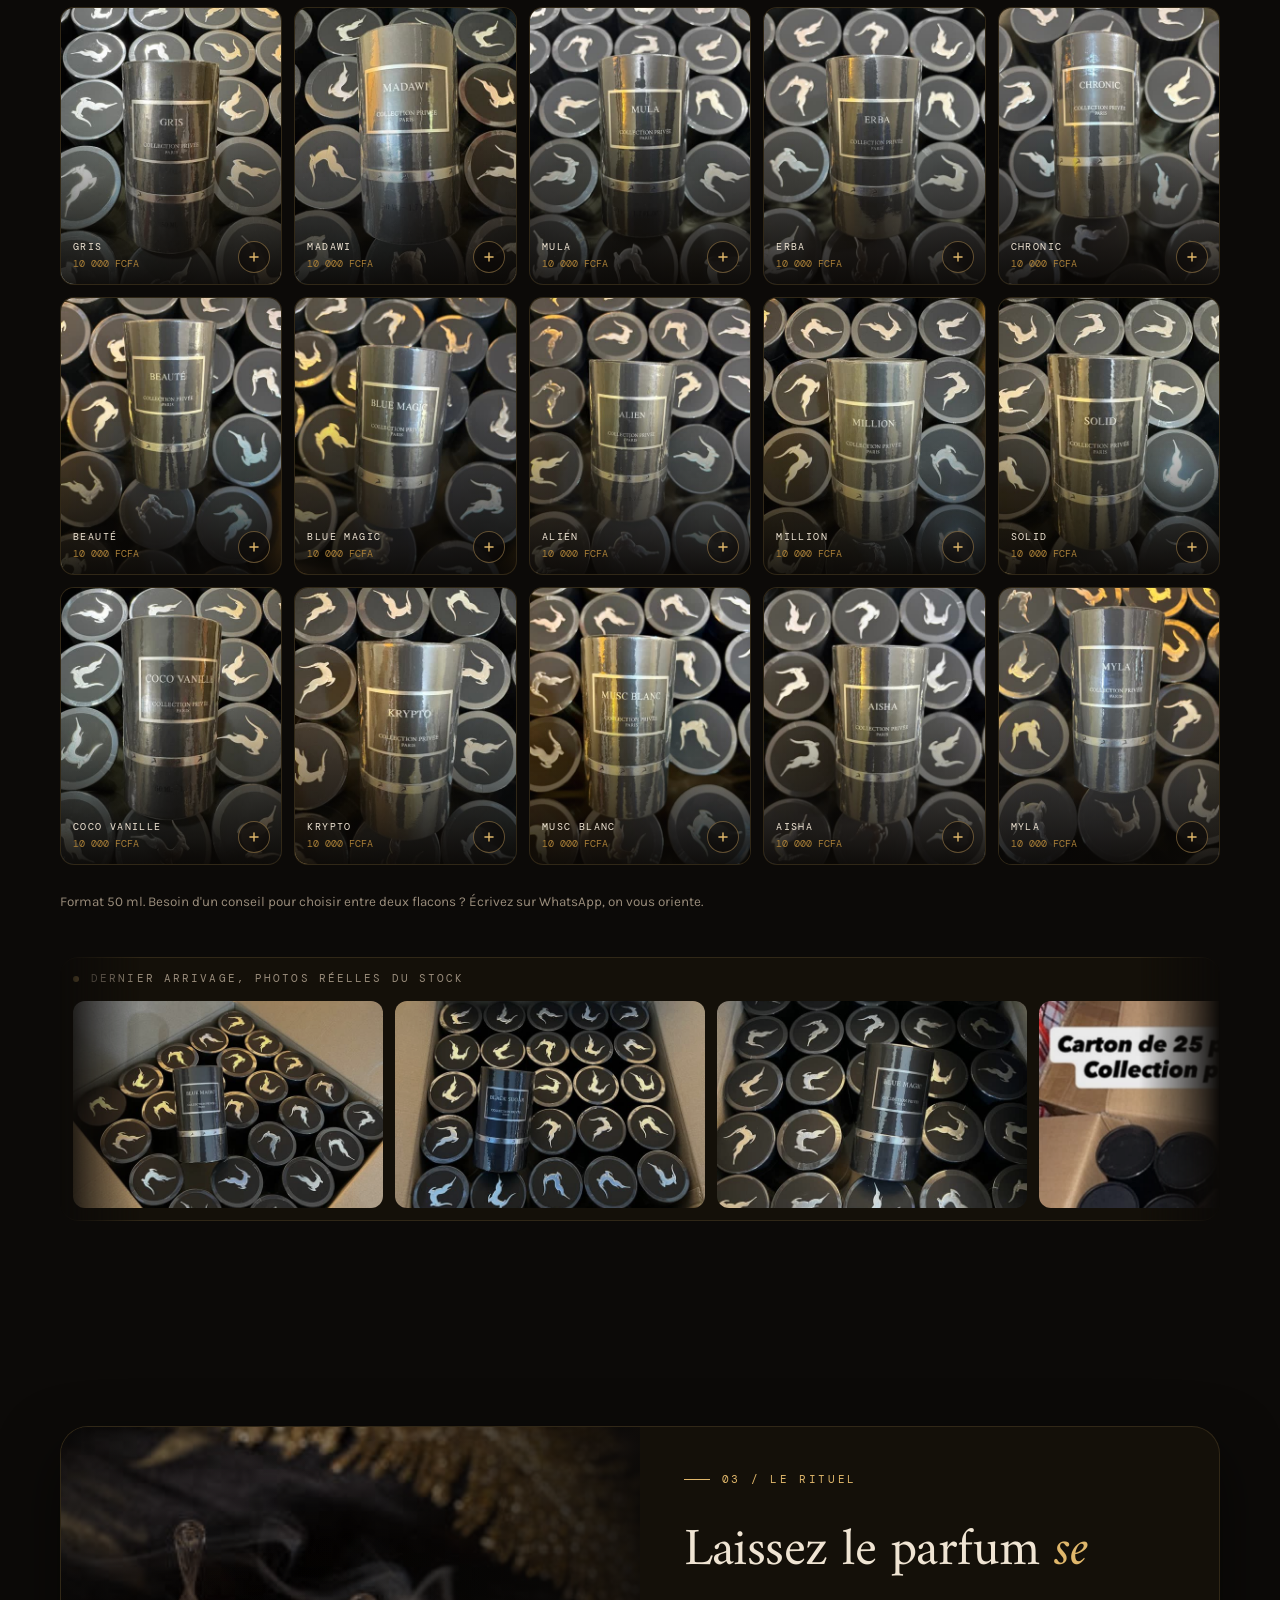
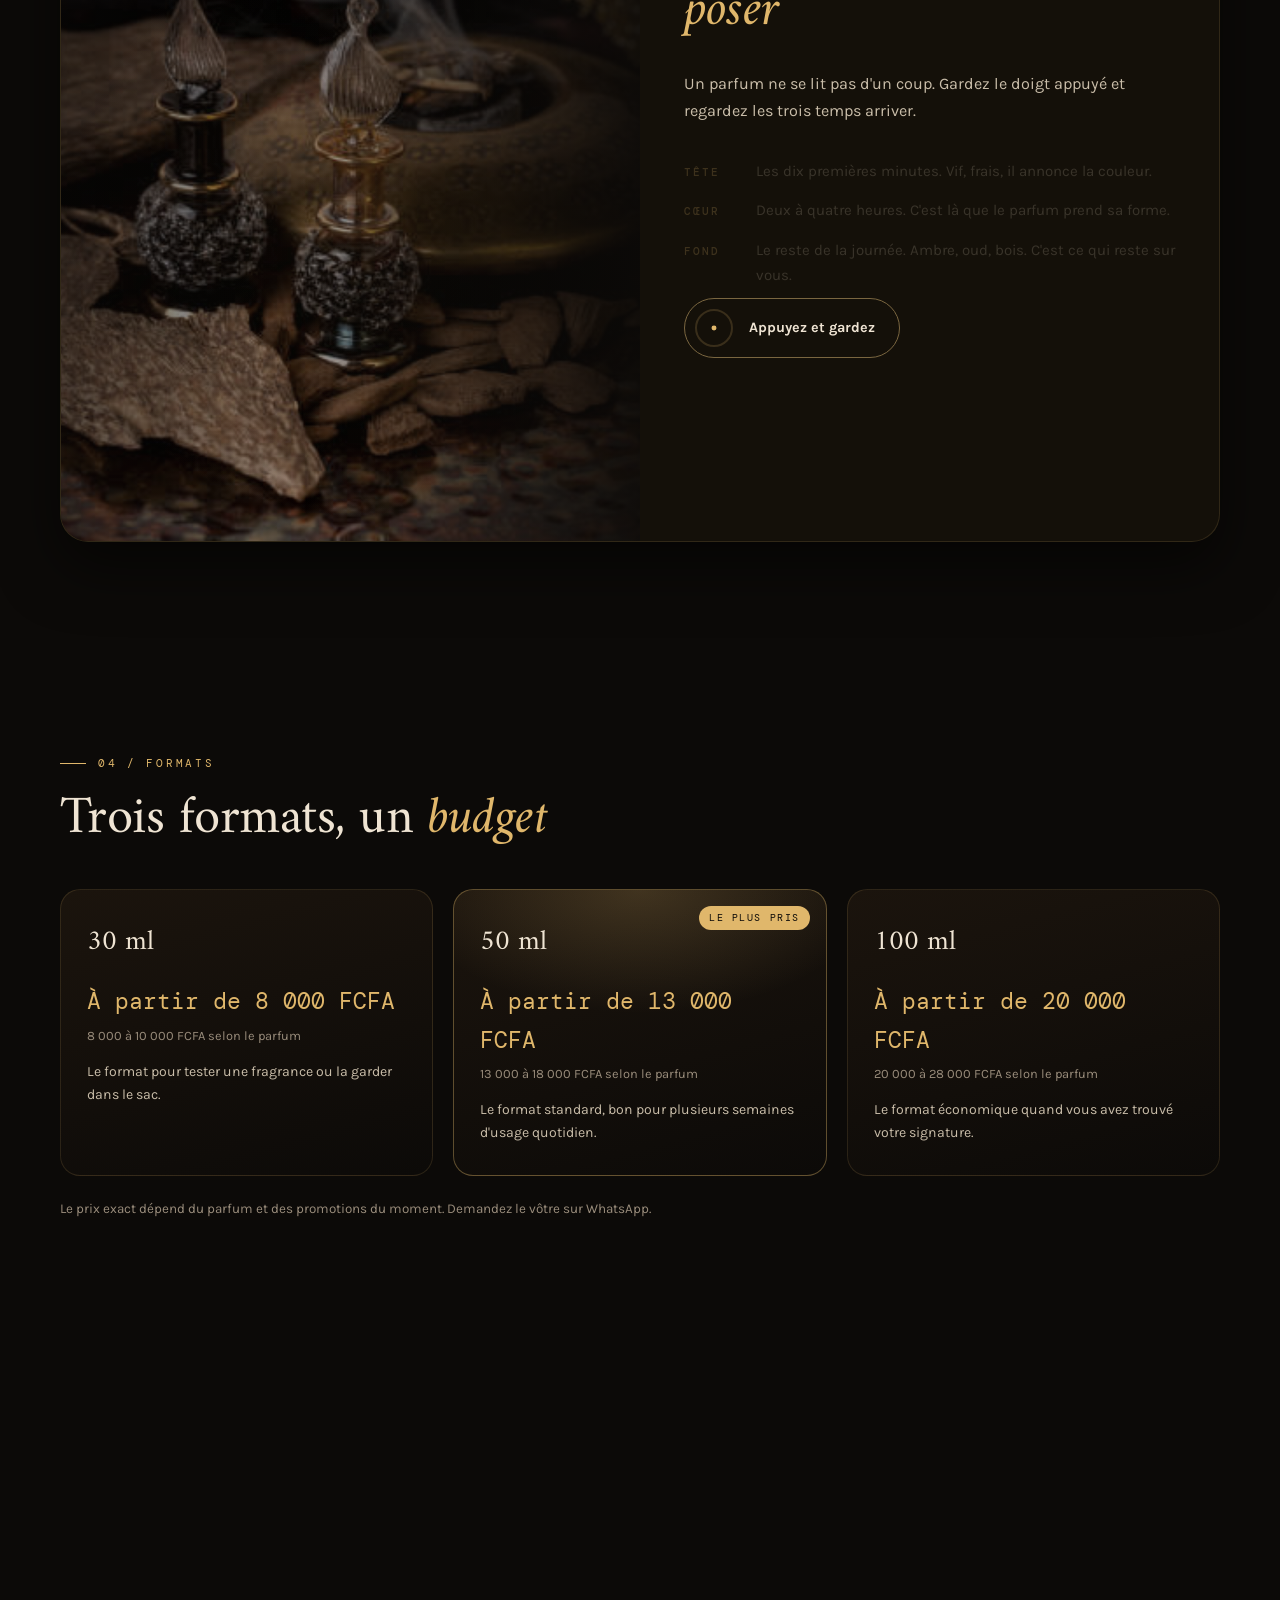
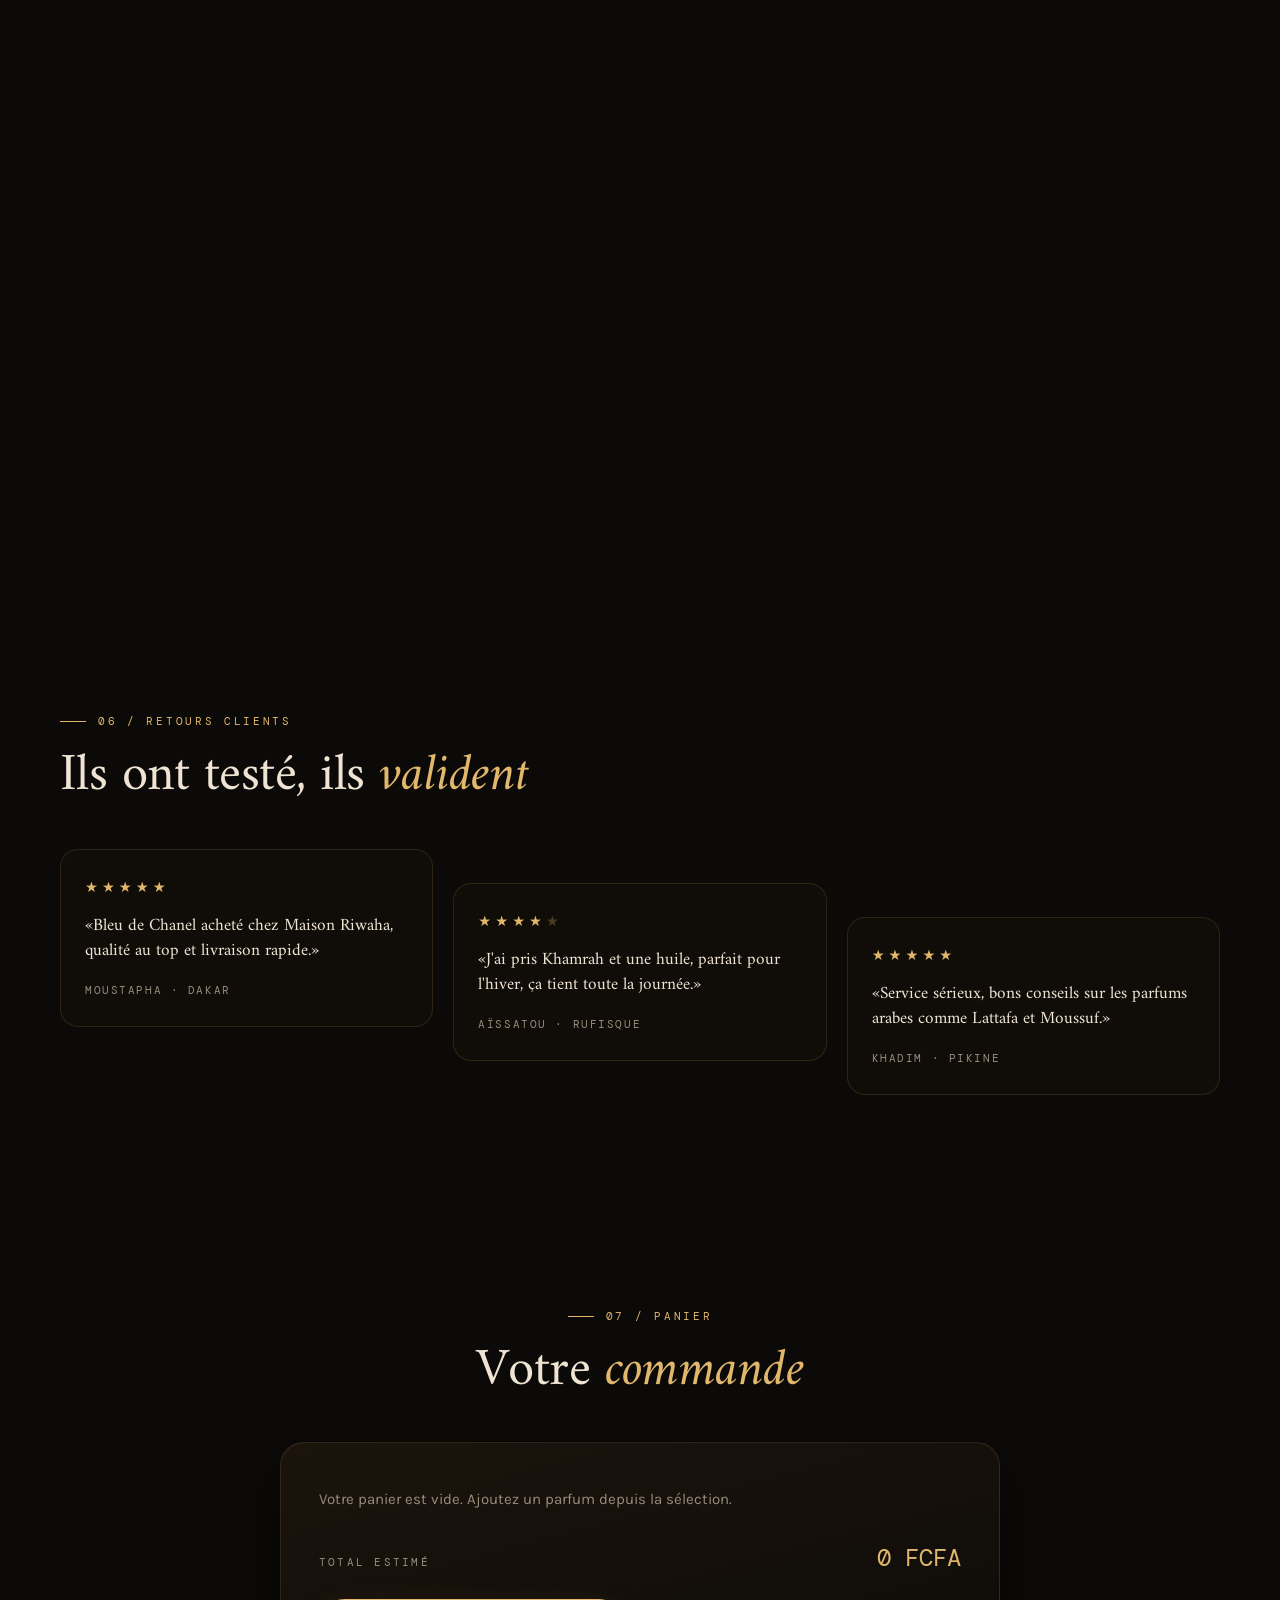
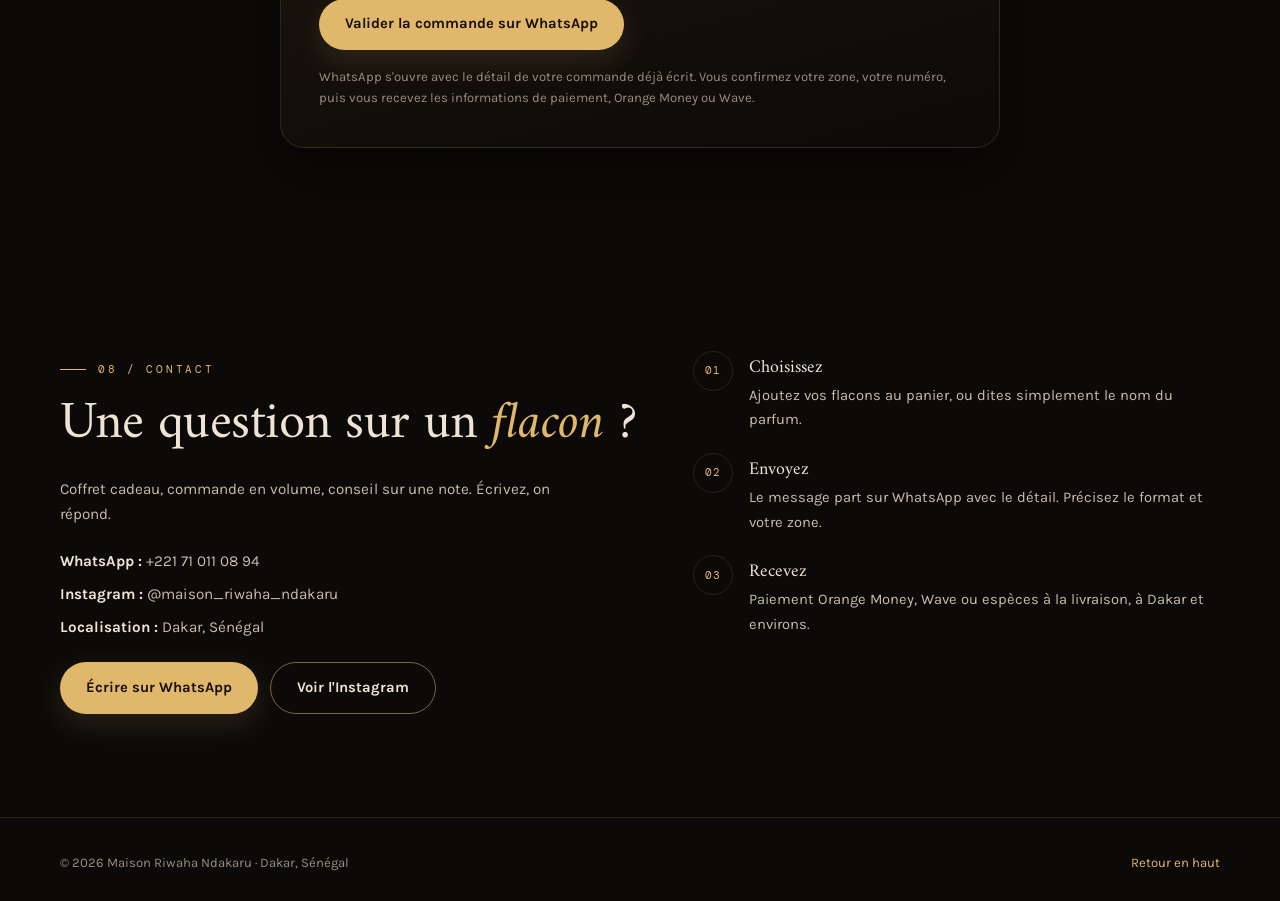
==== commit 2de43df8: "Add files via upload" ====
--- a/index.html
+++ b/index.html
@@ -21,6 +21,7 @@
 <link rel="preconnect" href="https://fonts.googleapis.com">
 <link rel="preconnect" href="https://fonts.gstatic.com" crossorigin>
 <link href="https://fonts.googleapis.com/css2?family=Amiri:wght@400;700&family=Karla:wght@400;700&family=DM+Mono:wght@500&display=swap" rel="stylesheet">
+<link href="https://fonts.googleapis.com/css2?family=Cormorant+Garamond:wght@500;600&family=Jost:wght@400;500&display=swap" rel="stylesheet">
 <style>
 /* ==================== TOKENS ==================== */
 :root{
@@ -247,6 +248,17 @@
   transition:color .4s var(--e1),border-color .4s var(--e1),background-color .4s var(--e1),transform .4s var(--e1)}
 .chip:hover{color:var(--sand);border-color:var(--gold);transform:translateY(-2px)}
 .chip.is-on{background:var(--gold);border-color:var(--gold);color:var(--ink);font-weight:700}
+.catalog-tools{display:grid;grid-template-columns:minmax(0,1fr) minmax(210px,280px);gap:12px;align-items:end;margin:-10px 0 12px}
+.catalog-search{position:relative;display:flex;align-items:center;min-height:48px;border:1px solid var(--line-strong);border-radius:14px;background:rgba(20,16,9,.52);transition:border-color .35s var(--e1),box-shadow .35s var(--e1)}
+.catalog-search:focus-within{border-color:var(--gold);box-shadow:0 0 0 3px rgba(224,183,107,.12)}
+.catalog-search svg{flex:none;width:18px;height:18px;margin-left:16px;color:var(--gold)}
+.catalog-search input{width:100%;min-width:0;border:0;outline:0;background:transparent;color:var(--sand);padding:12px 16px 12px 11px;font:inherit}
+.catalog-search input::placeholder{color:var(--sand-mute);opacity:1}
+.catalog-sort{display:flex;align-items:center;gap:9px;min-height:48px;border:1px solid var(--line-strong);border-radius:14px;background:rgba(20,16,9,.52);padding:0 12px 0 15px;color:var(--sand-dim);font-size:.78rem;white-space:nowrap;transition:border-color .35s var(--e1)}
+.catalog-sort:focus-within{border-color:var(--gold)}
+.catalog-sort select{width:100%;min-width:0;border:0;outline:0;background:transparent;color:var(--sand);padding:12px 0;font:inherit;font-size:.86rem;cursor:pointer}
+.catalog-sort option{background:var(--ink-2);color:var(--sand)}
+.results-count{min-height:1.5em;margin:0 0 28px;color:var(--sand-mute);font-family:var(--mono);font-size:.72rem;letter-spacing:.06em}
 .grid{display:grid;grid-template-columns:repeat(auto-fill,minmax(255px,1fr));gap:22px}
 .card{position:relative;display:flex;flex-direction:column;border-radius:20px;border:1px solid var(--line);overflow:hidden;
   background:linear-gradient(160deg,var(--ink-3),var(--ink-2) 55%,var(--ink));
@@ -484,8 +496,33 @@
   .nav-links{display:none}
   .ed-media{aspect-ratio:4/3}
 }
+@media (max-width:820px){
+  .grid{grid-template-columns:repeat(2,minmax(0,1fr));gap:16px}
+  .card-body{padding:15px 16px 17px}
+}
+@media (max-width:620px){
+  :root{--pad:clamp(46px,15vw,64px)}
+  .container{width:min(1160px,100% - 28px)}
+  .navbar{gap:10px;padding:14px 0}
+  .logo{gap:5px;font-size:.96rem;letter-spacing:.1em}
+  .cart-link{gap:6px;padding:7px 10px;font-size:.76rem}
+  .cart-count{min-width:20px;height:20px;padding:0 5px}
+  .catalog-tools{grid-template-columns:1fr;gap:10px;margin-top:-14px}
+  .catalog-sort{min-height:46px}
+  .results-count{margin-bottom:22px}
+  .filters{flex-wrap:nowrap;overflow-x:auto;margin:28px -14px 28px;padding:2px 14px 8px;scrollbar-width:thin}
+  .chip{flex:none}
+  .grid{grid-template-columns:1fr;gap:16px}
+  .card-img{aspect-ratio:5/4}
+  .card-body{padding:16px 17px 18px}
+  .btn-add{min-height:46px}
+  .hero-cta{display:grid;grid-template-columns:1fr;gap:10px}
+  .hero-cta .btn{width:100%}
+  .pf{padding-right:14px;padding-left:14px}
+  .pf-fiche{gap:8px;padding:12px}
+  .pf-wa{padding:8px 10px;font-size:12px}
+}
 @media (max-width:520px){
-  .grid{grid-template-columns:1fr}
   .cp-wall{grid-template-columns:repeat(2,1fr);gap:10px}
   .cp-name{font-size:.58rem;right:34px}
   .cue{display:none}
@@ -501,6 +538,76 @@
 html.rm{scroll-behavior:auto}
 html.rm *,html.rm *::before,html.rm *::after{animation-duration:.001ms!important;animation-iteration-count:1!important;
   transition-duration:.001ms!important;transition-delay:0s!important}
+
+/* ==================== PARFUMS À DÉCOUVRIR ==================== */
+.pf{
+  --cream:#f6f0e6;--beige:#e9ddcb;--ink:#1b1712;--muted:#7a6d5c;--white:#fffcf7;
+  --display:"Cormorant Garamond",Georgia,"Times New Roman",serif;
+  --ui:"Jost",system-ui,-apple-system,"Segoe UI",Roboto,sans-serif;
+  --pf-delay:4500ms;--d:1;
+  background:linear-gradient(180deg,var(--cream),var(--beige) 160%);
+  color:var(--ink);font-family:var(--ui);padding:clamp(40px,8vw,96px) 16px;
+}
+.pf *{box-sizing:border-box}
+.pf-wrap{max-width:1180px;margin:0 auto}
+.pf-head{display:flex;flex-wrap:wrap;align-items:flex-end;justify-content:space-between;gap:18px;margin-bottom:clamp(20px,4vw,36px)}
+.pf-head h2{margin:0;max-width:12ch;font-family:var(--display);font-size:clamp(34px,7vw,64px);font-weight:500;line-height:1.02;letter-spacing:-.01em}
+.pf-pill{display:inline-flex;align-items:center;gap:10px;border-radius:999px;background:#000;color:#fff;padding:14px 24px;font-size:15px;font-weight:500;text-decoration:none;transition:transform .25s ease,background .25s ease}
+.pf-pill span{display:inline-block;transition:transform .25s ease}
+.pf-pill:hover{background:#2a2520;transform:translateY(-2px)}
+.pf-pill:hover span{transform:translate(2px,-2px)}
+.pf-card{position:relative;container-type:inline-size;width:100%;max-height:84svh;aspect-ratio:4/5.3;overflow:hidden;border-radius:28px;background:var(--beige);box-shadow:0 30px 60px -30px rgba(60,40,20,.35)}
+.pf-stage{position:absolute;inset:0;touch-action:pan-y;user-select:none;-webkit-user-select:none}
+.pf-slide{position:absolute;inset:0;visibility:hidden;background:var(--bg,#f1ddd6);opacity:0;transform:translateX(calc(var(--d) * 7%)) scale(.96);transition:opacity .7s ease,transform .9s cubic-bezier(.22,.8,.24,1),visibility 0s .9s}
+.pf-slide.is-active{visibility:visible;opacity:1;transform:none;transition-delay:0s}
+.pf-slide.is-leaving{opacity:0;transform:translateX(calc(var(--d) * -7%)) scale(1.03)}
+.pf-slide.pf-noanim{transition:none!important}
+.pf-wm{position:absolute;inset:0 0 18%;display:grid;place-items:center;overflow:hidden;color:var(--ink);opacity:.07;pointer-events:none;white-space:nowrap;font-family:var(--display);font-size:clamp(48px,17vw,190px);font-size:clamp(48px,17cqw,190px);font-weight:600;letter-spacing:.04em;text-transform:uppercase}
+.pf-hit{position:absolute;z-index:1;inset:0}
+.pf-bottle{position:absolute;inset:9% 0 27%;display:grid;place-items:center;pointer-events:none}
+.pf-bottle img,.pf-bottle svg{width:auto;height:auto;max-width:68%;max-height:100%;object-fit:contain;filter:drop-shadow(0 26px 22px rgba(50,30,10,.2));transition:transform .7s cubic-bezier(.22,.8,.24,1)}
+.pf-bottle svg{height:100%;color:rgba(27,23,18,.55)}
+@media (hover:hover){.pf-slide:hover .pf-bottle>*{transform:scale(1.05)}}
+.pf-fiche{position:absolute;z-index:2;right:12px;bottom:12px;left:12px;display:flex;align-items:center;gap:12px;border-radius:22px;background:rgba(255,252,247,.86);padding:14px 14px 14px 20px;box-shadow:0 12px 30px -14px rgba(60,40,20,.3);-webkit-backdrop-filter:blur(10px);backdrop-filter:blur(10px)}
+.pf-meta{min-width:0;flex:1}
+.pf-brand{display:block;color:var(--muted);font-size:13px}
+.pf-name{display:block;margin:2px 0 4px;overflow-wrap:anywhere;font-family:var(--display);font-size:clamp(22px,5.5vw,28px);font-weight:600;line-height:1.1}
+.pf-price{font-size:15px;font-weight:500}
+.pf-wa{border:1px solid rgba(27,23,18,.2);border-radius:999px;color:var(--ink);padding:9px 14px;font-size:13px;text-decoration:none;white-space:nowrap;transition:background .25s}
+.pf-wa:hover{background:rgba(27,23,18,.07)}
+.pf-go{display:grid;flex:none;width:46px;height:46px;place-items:center;border-radius:50%;background:#000;color:#fff;font-size:18px;text-decoration:none;transition:transform .25s ease}
+.pf-go:hover{transform:scale(1.08) rotate(-8deg)}
+.pf-badge{position:absolute;z-index:2;top:14px;right:14px;display:grid;width:84px;height:84px;place-items:center;border-radius:50%;background:var(--white);box-shadow:0 8px 20px -10px rgba(60,40,20,.35);pointer-events:none}
+.pf-badge svg{position:absolute;inset:4px;width:calc(100% - 8px);height:calc(100% - 8px);animation:pf-spin 26s linear infinite}
+.pf-badge text{fill:var(--ink);font-family:var(--ui);font-size:8.4px;text-transform:uppercase}
+.pf-badge b{font-size:16px;font-weight:400}
+.pf-nav{position:absolute;z-index:3;top:42%;display:grid;width:42px;height:42px;place-items:center;border:0;border-radius:50%;background:rgba(255,252,247,.85);color:var(--ink);cursor:pointer;font-size:18px;box-shadow:0 8px 20px -10px rgba(60,40,20,.4);transition:transform .25s ease,background .25s}
+.pf-nav:hover{background:#fff;transform:scale(1.1)}
+.pf-prev{left:12px}.pf-next{right:12px}
+.pf-bar{display:flex;align-items:center;justify-content:center;gap:14px;margin-top:20px}
+.pf-dots{display:flex;gap:8px}
+.pf-dot{position:relative;width:8px;height:8px;overflow:hidden;border:0;border-radius:999px;background:rgba(27,23,18,.2);padding:0;cursor:pointer;transition:width .45s cubic-bezier(.22,.8,.24,1)}
+.pf-dot.is-on{width:42px}
+.pf-dot i{position:absolute;inset:0;background:var(--ink);transform:scaleX(0);transform-origin:left}
+.pf-dot.is-on i{animation:pf-fill var(--pf-delay) linear forwards}
+.pf.is-paused .pf-dot.is-on i{animation-play-state:paused}
+.pf-pause{width:34px;height:34px;border:1px solid rgba(27,23,18,.25);border-radius:50%;background:transparent;color:var(--ink);cursor:pointer;font-size:11px}
+.pf-pause:hover{background:rgba(27,23,18,.07)}
+.pf a:focus-visible,.pf button:focus-visible{outline:2px solid var(--ink);outline-offset:3px}
+.pf-js .pf-head,.pf-js .pf-card,.pf-js .pf-bar{opacity:0;transform:translateY(18px);transition:opacity .8s ease,transform .9s cubic-bezier(.22,.8,.24,1)}
+.pf-js .pf-card{transition-delay:.12s}.pf-js .pf-bar{transition-delay:.24s}
+.pf-js.is-in .pf-head,.pf-js.is-in .pf-card,.pf-js.is-in .pf-bar{opacity:1;transform:none}
+@keyframes pf-fill{to{transform:scaleX(1)}}
+@keyframes pf-spin{to{transform:rotate(360deg)}}
+@media (min-width:900px){
+  .pf-card{max-height:none;aspect-ratio:16/8.2}.pf-bottle{inset:6% 0 8%}.pf-bottle img,.pf-bottle svg{max-width:40%}
+  .pf-fiche{right:auto;bottom:24px;left:50%;width:min(540px,calc(100% - 48px));transform:translateX(-50%)}
+  .pf-badge{top:24px;right:24px;width:108px;height:108px}.pf-nav{top:50%;width:48px;height:48px}.pf-prev{left:24px}.pf-next{right:24px}
+}
+@media (prefers-reduced-motion:reduce){
+  .pf *,.pf *::before,.pf *::after{animation:none!important;transition-duration:.01ms!important;transition-delay:0s!important}
+  .pf-js .pf-head,.pf-js .pf-card,.pf-js .pf-bar{opacity:1;transform:none}.pf-pause{display:none}.pf-dot.is-on i{transform:scaleX(1)}
+}
 </style>
 <noscript><style>
 /* Sans JavaScript, aucune animation ne peut jouer : on montre tout tout de suite. */
@@ -596,6 +703,217 @@
     </div>
   </section>
 
+  <!-- ================= PARFUMS À DÉCOUVRIR ================= -->
+  <section class="pf" id="parfums-decouvrir" aria-labelledby="pf-title"
+           data-catalogue="#parfums"
+           data-whatsapp="221710110894"
+           data-badge="Découvertes olfactives • Sélection premium • "
+           data-delay="4500">
+    <div class="pf-wrap">
+      <div class="pf-head">
+        <h2 id="pf-title">Nos parfums à découvrir</h2>
+        <a class="pf-pill" href="#parfums" data-pf-catalogue>Voir tous les parfums <span aria-hidden="true">↗</span></a>
+      </div>
+
+      <div role="region" aria-roledescription="carrousel" aria-label="Parfums à découvrir">
+        <div class="pf-card" data-card>
+          <div class="pf-stage" data-stage aria-live="off"></div>
+          <button class="pf-nav pf-prev" type="button" aria-label="Parfum précédent" data-prev>←</button>
+          <button class="pf-nav pf-next" type="button" aria-label="Parfum suivant" data-next>→</button>
+          <div class="pf-badge" aria-hidden="true">
+            <svg viewBox="0 0 100 100"><defs><path id="pf-circ" d="M50,50 m-37,0 a37,37 0 1,1 74,0 a37,37 0 1,1 -74,0"/></defs><text><textPath href="#pf-circ" textLength="228" lengthAdjust="spacing" data-badge-text></textPath></text></svg>
+            <b>✦</b>
+          </div>
+        </div>
+        <div class="pf-bar">
+          <div class="pf-dots" data-dots></div>
+          <button class="pf-pause" type="button" aria-pressed="false" aria-label="Mettre le défilement en pause" data-pause>❚❚</button>
+        </div>
+      </div>
+    </div>
+
+    <script type="application/json" id="pf-data">
+      [
+        {"brand":"Maison Riwaha","name":"Reef 33","price":35000,"image":"assets/img/Reef 33.jpg","url":"#parfums","bg":"#eadccd"},
+        {"brand":"Maison Riwaha","name":"Vanilla Voyage","price":30000,"image":"assets/img/Vanilla voyage.jpg","url":"#parfums","bg":"#e8dfcf"},
+        {"brand":"Maison Riwaha","name":"Khamrah","price":18000,"image":"assets/img/khamrah.jpg","url":"#parfums","bg":"#dfd6c7"},
+        {"brand":"Maison Riwaha","name":"Oud Maracuja","price":20000,"image":"assets/img/Oud maracuja.jpg","url":"#parfums","bg":"#e7d9ce"}
+      ]
+    </script>
+  </section>
+
+  <script>
+  (function(){
+    'use strict';
+    var PASTELS=['#f1ddd6','#dce4da','#e3dceb','#f2e6c9','#d9e4ea'];
+    var escapeHtml=function(value){
+      return String(value==null?'':value).replace(/[&<>"']/g,function(char){
+        return {'&':'&amp;','<':'&lt;','>':'&gt;','"':'&quot;',"'":'&#39;'}[char];
+      });
+    };
+    var formatPrice=function(value){
+      return new Intl.NumberFormat('fr-FR').format(value).replace(/[\u202f\u00a0]/g,' ')+' FCFA';
+    };
+    var bottle='<svg viewBox="0 0 120 220" aria-hidden="true"><rect x="46" y="6" width="28" height="26" rx="5" fill="currentColor"/><rect x="52" y="32" width="16" height="14" fill="currentColor" opacity=".7"/><rect x="14" y="46" width="92" height="164" rx="18" fill="currentColor" opacity=".35"/><rect x="30" y="92" width="60" height="56" rx="6" fill="#fff" opacity=".55"/></svg>';
+
+    Array.prototype.forEach.call(document.querySelectorAll('.pf'),init);
+
+    function init(root){
+      var data=[];
+      var dataNode=root.querySelector('script[type="application/json"]');
+      try{data=JSON.parse(dataNode.textContent);}catch(error){return;}
+      if(!Array.isArray(data)||!data.length)return;
+
+      root.classList.add('pf-js');
+      var delay=Number(root.getAttribute('data-delay'))||4500;
+      root.style.setProperty('--pf-delay',delay+'ms');
+      var wa=(root.getAttribute('data-whatsapp')||'').replace(/\D/g,'');
+      var stage=root.querySelector('[data-stage]');
+      var dotsBox=root.querySelector('[data-dots]');
+      var card=root.querySelector('[data-card]');
+      var pauseButton=root.querySelector('[data-pause]');
+      var catalogue=root.querySelector('[data-pf-catalogue]');
+      var badgeText=root.querySelector('[data-badge-text]');
+      if(root.getAttribute('data-catalogue'))catalogue.setAttribute('href',root.getAttribute('data-catalogue'));
+      badgeText.textContent=(root.getAttribute('data-badge')||'').toUpperCase();
+
+      stage.innerHTML=data.map(function(product,index){
+        var background=product.bg||PASTELS[index%PASTELS.length];
+        var name=(product.brand||'')+' '+(product.name||'');
+        var image=product.image
+          ? '<img src="'+escapeHtml(product.image)+'" alt="'+escapeHtml(name)+'" width="600" height="800" decoding="async" '+(index?'loading="lazy"':'fetchpriority="high"')+'>'
+          : bottle;
+        var whatsApp=wa
+          ? '<a class="pf-wa" href="https://wa.me/'+wa+'?text='+encodeURIComponent('Bonjour, je souhaite commander : '+name)+'" target="_blank" rel="noopener">Commander</a>'
+          : '';
+        return '<article class="pf-slide" style="--bg:'+escapeHtml(background)+'" role="group" aria-roledescription="diapositive" aria-label="'+(index+1)+' sur '+data.length+'">'
+          +'<div class="pf-wm" aria-hidden="true">'+escapeHtml(product.brand)+'</div>'
+          +'<a class="pf-hit" href="'+escapeHtml(product.url||'#parfums')+'" aria-label="Voir '+escapeHtml(name)+'" draggable="false"></a>'
+          +'<div class="pf-bottle">'+image+'</div>'
+          +'<div class="pf-fiche"><div class="pf-meta"><span class="pf-brand">'+escapeHtml(product.brand)+'</span><span class="pf-name">'+escapeHtml(product.name)+'</span><span class="pf-price">'+(product.price?formatPrice(product.price):'')+'</span></div>'+whatsApp+'<a class="pf-go" href="'+escapeHtml(product.url||'#parfums')+'" aria-label="Voir '+escapeHtml(product.name)+'">↗</a></div>'
+          +'</article>';
+      }).join('');
+      var slides=Array.prototype.slice.call(stage.children);
+      dotsBox.innerHTML=data.map(function(product,index){
+        return '<button class="pf-dot" type="button" aria-label="Parfum '+(index+1)+' sur '+data.length+' : '+escapeHtml(product.name)+'"><i></i></button>';
+      }).join('');
+      var dots=Array.prototype.slice.call(dotsBox.children);
+      var previous=root.querySelector('[data-prev]');
+      var next=root.querySelector('[data-next]');
+
+      if(data.length<2){
+        [previous,next,root.querySelector('.pf-bar')].forEach(function(element){element.hidden=true;});
+      }
+
+      var state={hover:0,focus:0,drag:0,hidden:document.hidden?1:0,off:1,user:0};
+      var sync=function(){
+        var paused=Object.keys(state).some(function(key){return state[key];});
+        root.classList.toggle('is-paused',paused);
+        stage.setAttribute('aria-live',state.user||state.focus?'polite':'off');
+      };
+      var current=0;
+      var activate=function(index){
+        slides.forEach(function(slide,slideIndex){
+          var inactive=slideIndex!==index;
+          slide.inert=inactive;
+          slide.setAttribute('aria-hidden',inactive?'true':'false');
+        });
+        dots.forEach(function(dot,dotIndex){
+          var active=dotIndex===index;
+          dot.classList.toggle('is-on',active);
+          if(active)dot.setAttribute('aria-current','true');else dot.removeAttribute('aria-current');
+        });
+      };
+      var show=function(index,direction){
+        index=(index+data.length)%data.length;
+        if(index===current)return;
+        direction=direction||(index>current?1:-1);
+        root.style.setProperty('--d',direction);
+        var oldSlide=slides[current];
+        var newSlide=slides[index];
+        newSlide.classList.add('pf-noanim');
+        newSlide.classList.remove('is-leaving');
+        void newSlide.offsetWidth;
+        newSlide.classList.remove('pf-noanim');
+        oldSlide.classList.remove('is-active');
+        oldSlide.classList.add('is-leaving');
+        newSlide.classList.add('is-active');
+        current=index;
+        activate(index);
+      };
+      slides[0].classList.add('is-active');
+      activate(0);
+
+      previous.addEventListener('click',function(){show(current-1,-1);});
+      next.addEventListener('click',function(){show(current+1,1);});
+      dots.forEach(function(dot,index){dot.addEventListener('click',function(){show(index);});});
+      dotsBox.addEventListener('animationend',function(event){
+        if(event.animationName==='pf-fill')show(current+1,1);
+      });
+      pauseButton.addEventListener('click',function(){
+        state.user=state.user?0:1;
+        sync();
+        pauseButton.setAttribute('aria-pressed',state.user?'true':'false');
+        pauseButton.setAttribute('aria-label',state.user?'Relancer le défilement':'Mettre le défilement en pause');
+        pauseButton.textContent=state.user?'▶':'❚❚';
+      });
+      card.addEventListener('pointerenter',function(event){if(event.pointerType==='mouse'){state.hover=1;sync();}});
+      card.addEventListener('pointerleave',function(){state.hover=0;sync();});
+      root.addEventListener('focusin',function(){state.focus=1;sync();});
+      root.addEventListener('focusout',function(){state.focus=0;sync();});
+      document.addEventListener('visibilitychange',function(){state.hidden=document.hidden?1:0;sync();});
+      root.addEventListener('keydown',function(event){
+        if(event.key==='ArrowRight')show(current+1,1);
+        if(event.key==='ArrowLeft')show(current-1,-1);
+      });
+
+      var startX=0,deltaX=0,startTime=0,pressed=false,moved=false;
+      stage.addEventListener('pointerdown',function(event){
+        if(data.length<2)return;
+        pressed=true;moved=false;startX=event.clientX;deltaX=0;startTime=Date.now();
+      });
+      stage.addEventListener('pointermove',function(event){
+        if(!pressed)return;
+        deltaX=event.clientX-startX;
+        if(!moved&&Math.abs(deltaX)>8){
+          moved=true;state.drag=1;sync();stage.setPointerCapture(event.pointerId);
+        }
+        if(moved){
+          slides[current].style.transition='none';
+          slides[current].style.transform='translateX('+deltaX+'px)';
+        }
+      });
+      var finishDrag=function(){
+        if(!pressed)return;
+        pressed=false;
+        slides[current].style.transition='';
+        slides[current].style.transform='';
+        var fast=Math.abs(deltaX)/Math.max(Date.now()-startTime,1)>.5;
+        if(moved&&(Math.abs(deltaX)>50||fast))show(current+(deltaX<0?1:-1),deltaX<0?1:-1);
+        state.drag=0;sync();
+      };
+      stage.addEventListener('pointerup',finishDrag);
+      stage.addEventListener('pointercancel',finishDrag);
+      stage.addEventListener('click',function(event){
+        if(moved){event.preventDefault();event.stopPropagation();moved=false;}
+      },true);
+
+      if('IntersectionObserver' in window){
+        var observer=new IntersectionObserver(function(entries){
+          var entry=entries[0];
+          state.off=entry.isIntersecting?0:1;
+          if(entry.isIntersecting)root.classList.add('is-in');
+          sync();
+        },{threshold:.25});
+        observer.observe(root);
+      }else{
+        state.off=0;root.classList.add('is-in');
+      }
+      sync();
+    }
+  })();
+  </script>
+
   <!-- ================= PARFUMS ================= -->
   <section id="parfums">
     <div class="container">
@@ -616,6 +934,23 @@
         <button class="chip" data-f="huile" aria-pressed="false">Huiles et maison</button>
       </div>
 
+      <div class="catalog-tools rv" role="search" aria-label="Rechercher et trier les parfums">
+        <label class="catalog-search" for="product-search">
+          <span class="sr-only">Rechercher un parfum</span>
+          <svg aria-hidden="true" viewBox="0 0 24 24" fill="none"><circle cx="10.8" cy="10.8" r="6.3" stroke="currentColor" stroke-width="1.8"/><path d="m16 16 4 4" stroke="currentColor" stroke-width="1.8" stroke-linecap="round"/></svg>
+          <input id="product-search" type="search" placeholder="Rechercher un parfum, une note, une marque…" autocomplete="off" enterkeyhint="search">
+        </label>
+        <label class="catalog-sort" for="product-sort">
+          <span>Trier par</span>
+          <select id="product-sort">
+            <option value="default">Sélection</option>
+            <option value="price-asc">Prix croissant</option>
+            <option value="price-desc">Prix décroissant</option>
+          </select>
+        </label>
+      </div>
+      <p class="results-count" id="results-count" role="status" aria-live="polite"></p>
+
       <div class="grid stag" id="grid">
 
         
@@ -741,7 +1076,7 @@
             <p>Moderne, propre et accessible. Pour le bureau, les sorties entre amis et le quotidien.</p>
             <div class="price">50 ml · 50 000 FCFA</div>
             <div class="tags"><span class="tag">Moderne</span><span class="tag">Homme</span><span class="tag">Quotidien</span></div>
-            <button class="btn-add" data-name="Hugo Boss" data-price="15000">
+            <button class="btn-add" data-name="Hugo Boss" data-price="50000">
               <span class="lbl">Ajouter au panier</span>
               <span class="ok" aria-hidden="true"><svg width="15" height="15" viewBox="0 0 24 24" fill="none"><path d="M4 12.5l5 5L20 7" stroke="currentColor" stroke-width="2.6" stroke-linecap="round" stroke-linejoin="round"/></svg> Ajouté</span>
             </button>
@@ -860,7 +1195,7 @@
             <p>Vanille chaude et réconfortante, un voyage sensoriel tout en douceur.</p>
             <div class="price">50 ml · 30 000 FCFA</div>
             <div class="tags"><span class="tag">Vanille</span><span class="tag">Mixte</span><span class="tag">Doux</span></div>
-            <button class="btn-add" data-name="Vanilla Voyage" data-price="50000">
+            <button class="btn-add" data-name="Vanilla Voyage" data-price="30000">
               <span class="lbl">Ajouter au panier</span>
               <span class="ok" aria-hidden="true"><svg width="15" height="15" viewBox="0 0 24 24" fill="none"><path d="M4 12.5l5 5L20 7" stroke="currentColor" stroke-width="2.6" stroke-linecap="round" stroke-linejoin="round"/></svg> Ajouté</span>
             </button>
@@ -927,13 +1262,13 @@
         </article>
 
         <article class="card" data-cat="mixte">
-          <div class="card-img"><img src="assets/img/callisto-iris.jpg" alt="Callisto Iris" loading="lazy" decoding="async"><span class="sheen" aria-hidden="true"></span></div>
+          <div class="card-img"><img src="assets/img/Callisto Iris.jpg" alt="Callisto Iris" loading="lazy" decoding="async"><span class="sheen" aria-hidden="true"></span></div>
           <div class="card-body">
             <h3>Callisto Iris</h3>
             <p>Iris poudré et élégant, une fragrance délicate et distinguée.</p>
             <div class="price">100 ml · 95 000 FCFA</div>
             <div class="tags"><span class="tag">Iris</span><span class="tag">Mixte</span><span class="tag">Élégant</span></div>
-            <button class="btn-add" data-name="Callisto Iris" data-price="90000">
+            <button class="btn-add" data-name="Callisto Iris" data-price="95000">
               <span class="lbl">Ajouter au panier</span>
               <span class="ok" aria-hidden="true"><svg width="15" height="15" viewBox="0 0 24 24" fill="none"><path d="M4 12.5l5 5L20 7" stroke="currentColor" stroke-width="2.6" stroke-linecap="round" stroke-linejoin="round"/></svg> Ajouté</span>
             </button>
@@ -947,7 +1282,7 @@
             <p>Notes chaudes et boisées rappelant le bourbon, pour un style affirmé.</p>
             <div class="price">100 ml · 20 000 FCFA</div>
             <div class="tags"><span class="tag">Boisé</span><span class="tag">Homme</span><span class="tag">Chaleureux</span></div>
-            <button class="btn-add" data-name="Asas Bourbon" data-price="50000">
+            <button class="btn-add" data-name="Asas Bourbon" data-price="20000">
               <span class="lbl">Ajouter au panier</span>
               <span class="ok" aria-hidden="true"><svg width="15" height="15" viewBox="0 0 24 24" fill="none"><path d="M4 12.5l5 5L20 7" stroke="currentColor" stroke-width="2.6" stroke-linecap="round" stroke-linejoin="round"/></svg> Ajouté</span>
             </button>
@@ -973,9 +1308,9 @@
           <div class="card-body">
             <h3>Liquid Brun</h3>
             <p>Gourmand et sombre, un profil intense qui ne passe pas inaperçu.</p>
-            <div class="price">100 ml · 90 000 FCFA</div>
+            <div class="price">100 ml · 30 000 FCFA</div>
             <div class="tags"><span class="tag">Gourmand</span><span class="tag">Homme</span><span class="tag">Intense</span></div>
-            <button class="btn-add" data-name="Liquid Brun" data-price="50000">
+            <button class="btn-add" data-name="Liquid Brun" data-price="30000">
               <span class="lbl">Ajouter au panier</span>
               <span class="ok" aria-hidden="true"><svg width="15" height="15" viewBox="0 0 24 24" fill="none"><path d="M4 12.5l5 5L20 7" stroke="currentColor" stroke-width="2.6" stroke-linecap="round" stroke-linejoin="round"/></svg> Ajouté</span>
             </button>
@@ -989,7 +1324,7 @@
             <p>Sophistiqué, avec un sillage propre et chic. Pour les amateurs de fragrances raffinées.</p>
             <div class="price">50 ml · 57 000 FCFA</div>
             <div class="tags"><span class="tag">Chic</span><span class="tag">Mixte</span><span class="tag">Raffiné</span></div>
-            <button class="btn-add" data-name="Prada Milano" data-price="22000">
+            <button class="btn-add" data-name="Prada Milano" data-price="57000">
               <span class="lbl">Ajouter au panier</span>
               <span class="ok" aria-hidden="true"><svg width="15" height="15" viewBox="0 0 24 24" fill="none"><path d="M4 12.5l5 5L20 7" stroke="currentColor" stroke-width="2.6" stroke-linecap="round" stroke-linejoin="round"/></svg> Ajouté</span>
             </button>
@@ -1003,7 +1338,7 @@
             <p>Fraîcheur intense et notes épicées. Un classique pour les fans de parfums masculins modernes.</p>
             <div class="price">50 ml · 45 000 FCFA</div>
             <div class="tags"><span class="tag">Best-seller</span><span class="tag">Homme</span><span class="tag">Intense</span></div>
-            <button class="btn-add" data-name="Sauvage Dior" data-price="23000">
+            <button class="btn-add" data-name="Sauvage Dior" data-price="45000">
               <span class="lbl">Ajouter au panier</span>
               <span class="ok" aria-hidden="true"><svg width="15" height="15" viewBox="0 0 24 24" fill="none"><path d="M4 12.5l5 5L20 7" stroke="currentColor" stroke-width="2.6" stroke-linecap="round" stroke-linejoin="round"/></svg> Ajouté</span>
             </button>
@@ -1017,7 +1352,7 @@
             <p>Élégant avec une touche gourmande. Pour les soirées et les occasions spéciales.</p>
             <div class="price">50 ml · 75 000 FCFA</div>
             <div class="tags"><span class="tag">Luxe</span><span class="tag">Mixte</span><span class="tag">Soirée</span></div>
-            <button class="btn-add" data-name="Valentino" data-price="21000">
+            <button class="btn-add" data-name="Valentino" data-price="75000">
               <span class="lbl">Ajouter au panier</span>
               <span class="ok" aria-hidden="true"><svg width="15" height="15" viewBox="0 0 24 24" fill="none"><path d="M4 12.5l5 5L20 7" stroke="currentColor" stroke-width="2.6" stroke-linecap="round" stroke-linejoin="round"/></svg> Ajouté</span>
             </button>
@@ -1115,7 +1450,7 @@
             <p>Huile concentrée, pour ceux qui aiment les parfums qui tiennent longtemps sur la peau.</p>
             <div class="price">12 ml · 18 000 FCFA</div>
             <div class="tags"><span class="tag">Huile</span><span class="tag">Concentrée</span><span class="tag">Longue tenue</span></div>
-            <button class="btn-add" data-name="Rifaqaat - Huile de parfum" data-price="12000">
+            <button class="btn-add" data-name="Rifaqaat - Huile de parfum" data-price="18000">
               <span class="lbl">Ajouter au panier</span>
               <span class="ok" aria-hidden="true"><svg width="15" height="15" viewBox="0 0 24 24" fill="none"><path d="M4 12.5l5 5L20 7" stroke="currentColor" stroke-width="2.6" stroke-linecap="round" stroke-linejoin="round"/></svg> Ajouté</span>
             </button>
@@ -1129,7 +1464,7 @@
             <p>Huile douce à appliquer par petites touches. Pour la prière, le travail ou la maison.</p>
             <div class="price">10 ml ·  2 000 FCFA</div>
             <div class="tags"><span class="tag">Huile</span><span class="tag">Mixte</span><span class="tag">Discrète</span></div>
-            <button class="btn-add" data-name="Huile de parfum concentree" data-price="8000">
+            <button class="btn-add" data-name="Huile de parfum concentree" data-price="2000">
               <span class="lbl">Ajouter au panier</span>
               <span class="ok" aria-hidden="true"><svg width="15" height="15" viewBox="0 0 24 24" fill="none"><path d="M4 12.5l5 5L20 7" stroke="currentColor" stroke-width="2.6" stroke-linecap="round" stroke-linejoin="round"/></svg> Ajouté</span>
             </button>
@@ -1765,38 +2100,89 @@
 },{passive:true});
 write(cur);
 
-/* ---------- 5. Filtres de la boutique ---------- */
-var chips=$$('.chip'), cards=$$('#grid .card');
-chips.forEach(function(c){
-  c.addEventListener('click',function(){
-    chips.forEach(function(x){
-      var on=(x===c);
-      x.classList.toggle('is-on',on);
-      x.setAttribute('aria-pressed',on?'true':'false');
+/* ---------- 5. Recherche, filtres et tri du catalogue ---------- */
+var grid=$('#grid'), chips=$$('.chip'), cards=$$('#grid .card'),
+    searchInput=$('#product-search'), sortSelect=$('#product-sort'), resultsCount=$('#results-count');
+var activeFilter='all', searchTerm='', sortMode='default';
+
+cards.forEach(function(card,index){card._catalogIndex=index;});
+
+function normalizeText(value){
+  return String(value||'').toLocaleLowerCase('fr-FR').normalize('NFD').replace(/[\u0300-\u036f]/g,'');
+}
+function getCardPrice(card){
+  var button=card.querySelector('.btn-add');
+  return Number(button&&button.getAttribute('data-price'))||0;
+}
+function cardMatchesFilter(card){
+  return activeFilter==='all'||(card.getAttribute('data-cat')||'').split(/\s+/).indexOf(activeFilter)>-1;
+}
+function cardMatchesSearch(card){
+  if(!searchTerm)return true;
+  if(!card._searchText)card._searchText=normalizeText(card.textContent+' '+(card.getAttribute('data-cat')||''));
+  return card._searchText.indexOf(searchTerm)>-1;
+}
+function orderCards(){
+  var ordered=cards.slice().sort(function(a,b){
+    if(sortMode==='price-asc')return getCardPrice(a)-getCardPrice(b)||a._catalogIndex-b._catalogIndex;
+    if(sortMode==='price-desc')return getCardPrice(b)-getCardPrice(a)||a._catalogIndex-b._catalogIndex;
+    return a._catalogIndex-b._catalogIndex;
+  });
+  ordered.forEach(function(card){grid.appendChild(card);});
+}
+function showCard(card,index){
+  var shouldAnimate=card.hidden||card.classList.contains('out');
+  clearTimeout(card._h);
+  card.hidden=false;
+  card.style.setProperty('--fd',RM?'0ms':(index*35+'ms'));
+  if(!shouldAnimate){card.classList.remove('out');return;}
+  if(RM){card.classList.remove('out');return;}
+  card.classList.add('out');
+  requestAnimationFrame(function(){card.classList.remove('out');});
+}
+function hideCard(card){
+  clearTimeout(card._h);
+  card.style.setProperty('--fd','0ms');
+  if(card.hidden)return;
+  card.classList.add('out');
+  if(RM){card.hidden=true;return;}
+  card._h=setTimeout(function(){card.hidden=true;},420);
+}
+function updateCatalogue(){
+  orderCards();
+  var visible=0;
+  cards.forEach(function(card){
+    if(cardMatchesFilter(card)&&cardMatchesSearch(card)){
+      showCard(card,visible);
+      visible++;
+    }else{
+      hideCard(card);
+    }
+  });
+  resultsCount.textContent=visible
+    ? visible+' parfum'+(visible>1?'s':'')+' affiché'+(visible>1?'s':'')
+    : 'Aucun parfum ne correspond à votre recherche.';
+}
+chips.forEach(function(chip){
+  chip.addEventListener('click',function(){
+    activeFilter=chip.getAttribute('data-f')||'all';
+    chips.forEach(function(item){
+      var selected=item===chip;
+      item.classList.toggle('is-on',selected);
+      item.setAttribute('aria-pressed',selected?'true':'false');
     });
-    var f=c.getAttribute('data-f'), vis=0;
-    cards.forEach(function(card){
-      var match=(f==='all')||(' '+card.getAttribute('data-cat')+' ').indexOf(' '+f+' ')>-1
-                 ||card.getAttribute('data-cat').split(' ').indexOf(f)>-1;
-      if(match){
-        var d=vis*35; vis++;
-        clearTimeout(card._h);
-        card.hidden=false;
-        card.style.setProperty('--fd',RM?'0ms':(d+'ms'));
-        requestAnimationFrame(function(){card.classList.remove('out');});
-        setTimeout(function(){card.classList.remove('out');},40);
-      }else{
-        card.style.setProperty('--fd','0ms');
-        card.classList.add('out');
-        if(RM){card.hidden=true;}
-        else{
-          clearTimeout(card._h);
-          card._h=setTimeout(function(){card.hidden=true;},420);
-        }
-      }
-    });
+    updateCatalogue();
   });
 });
+searchInput.addEventListener('input',function(){
+  searchTerm=normalizeText(searchInput.value).trim();
+  updateCatalogue();
+});
+sortSelect.addEventListener('change',function(){
+  sortMode=sortSelect.value;
+  updateCatalogue();
+});
+updateCatalogue();
 
 /* ---------- 6. Panier ---------- */
 var cart=[];
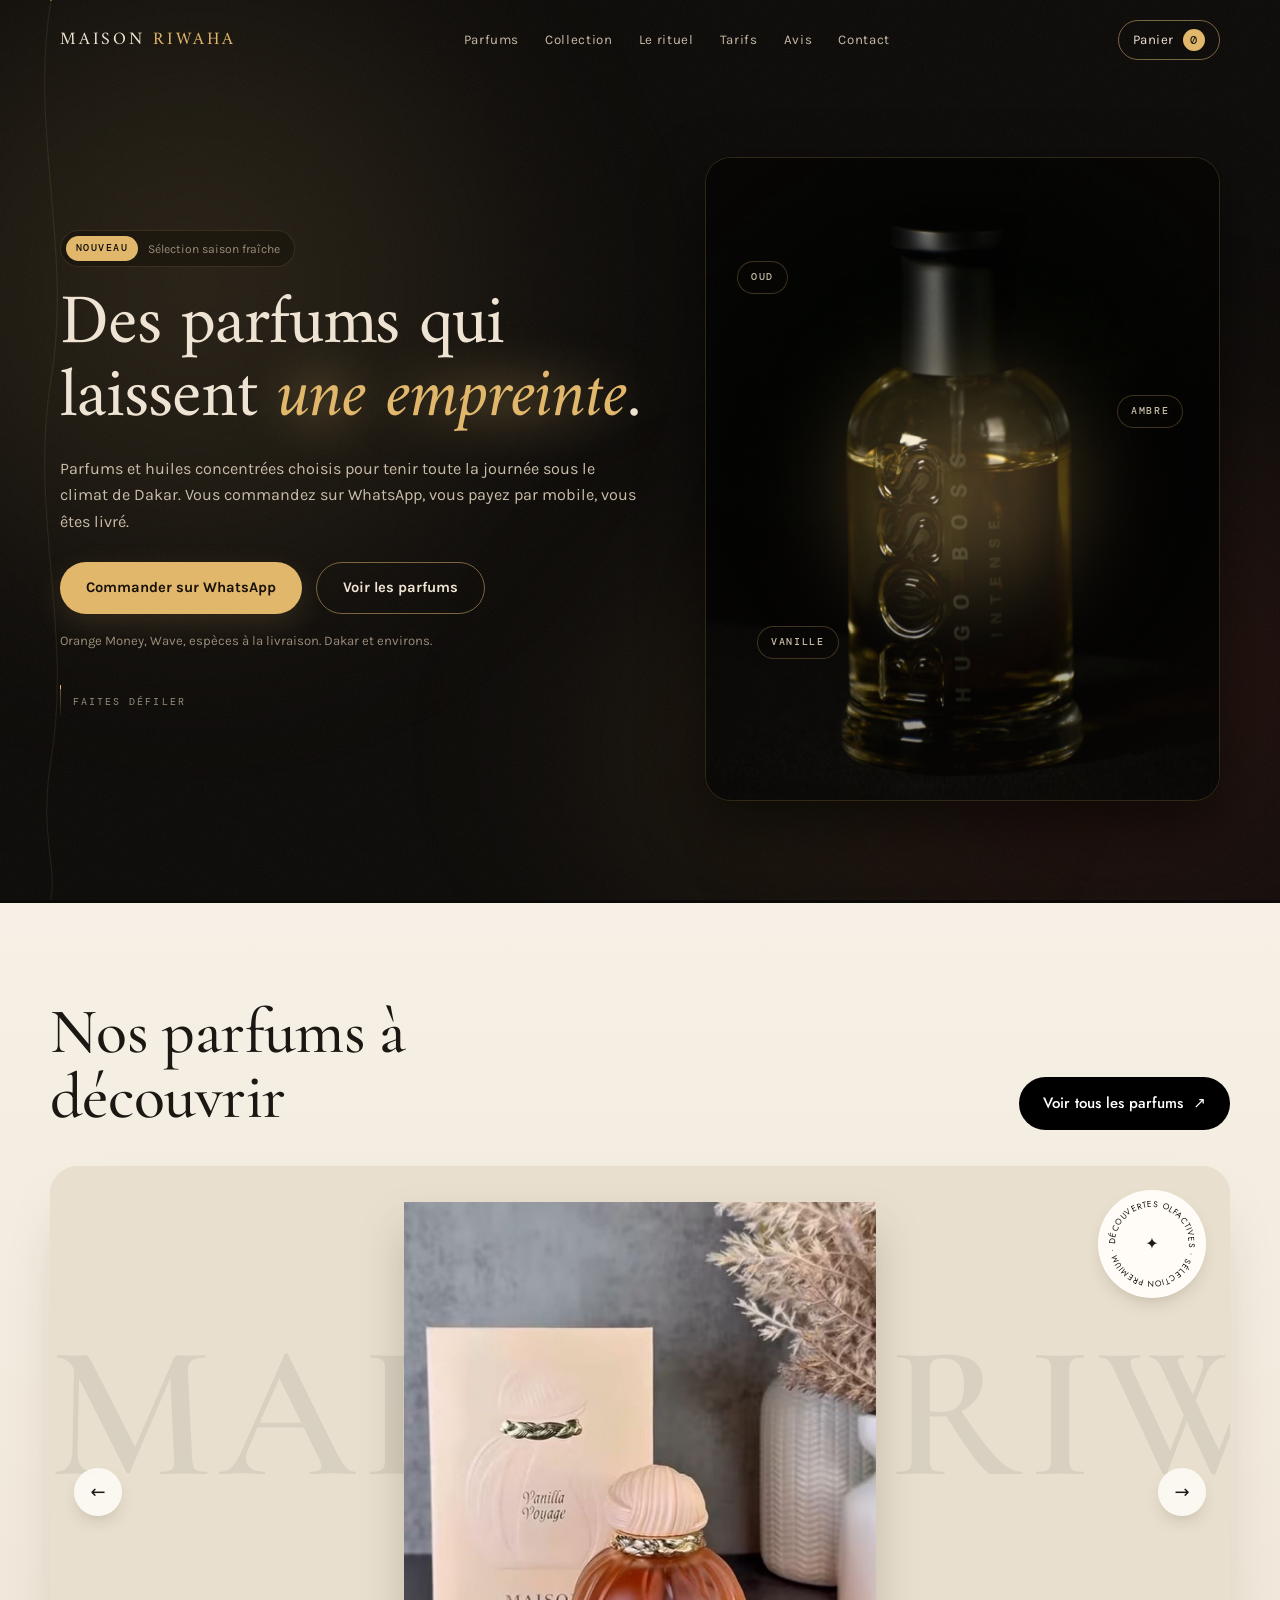
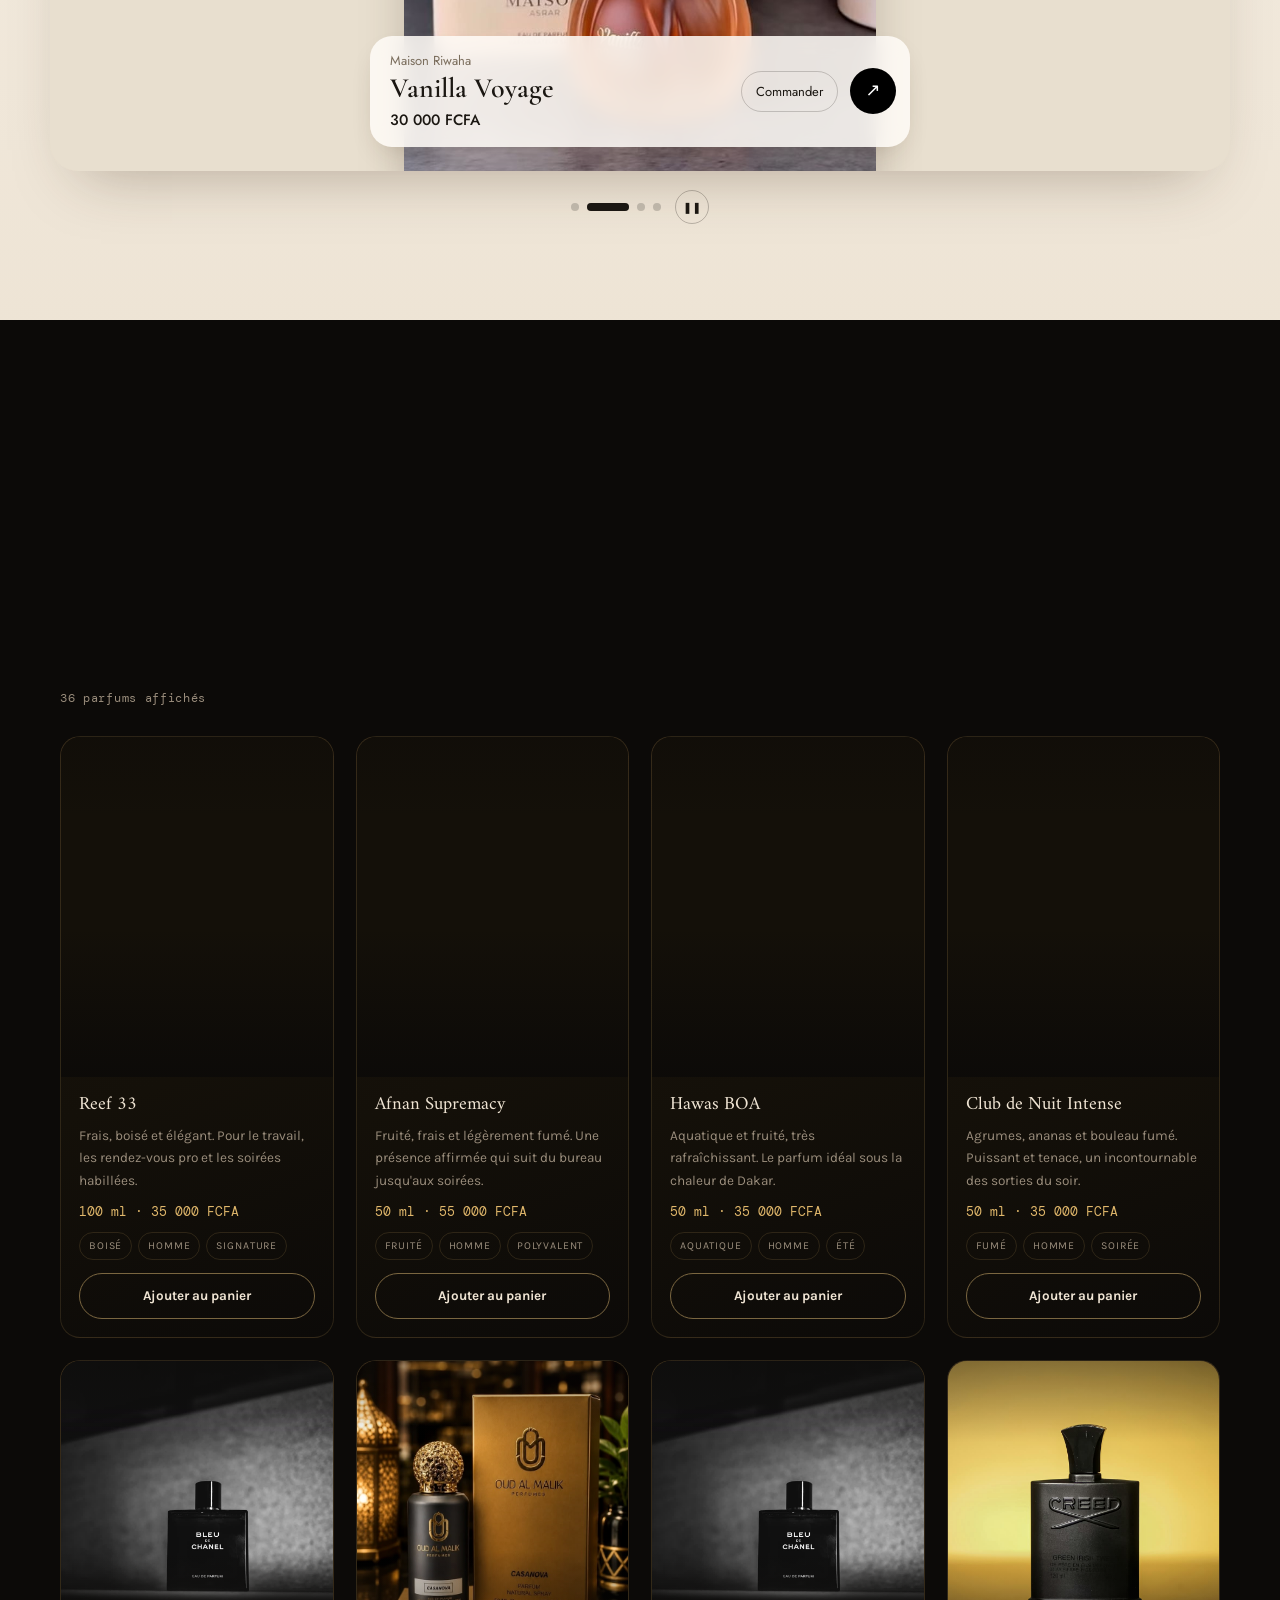
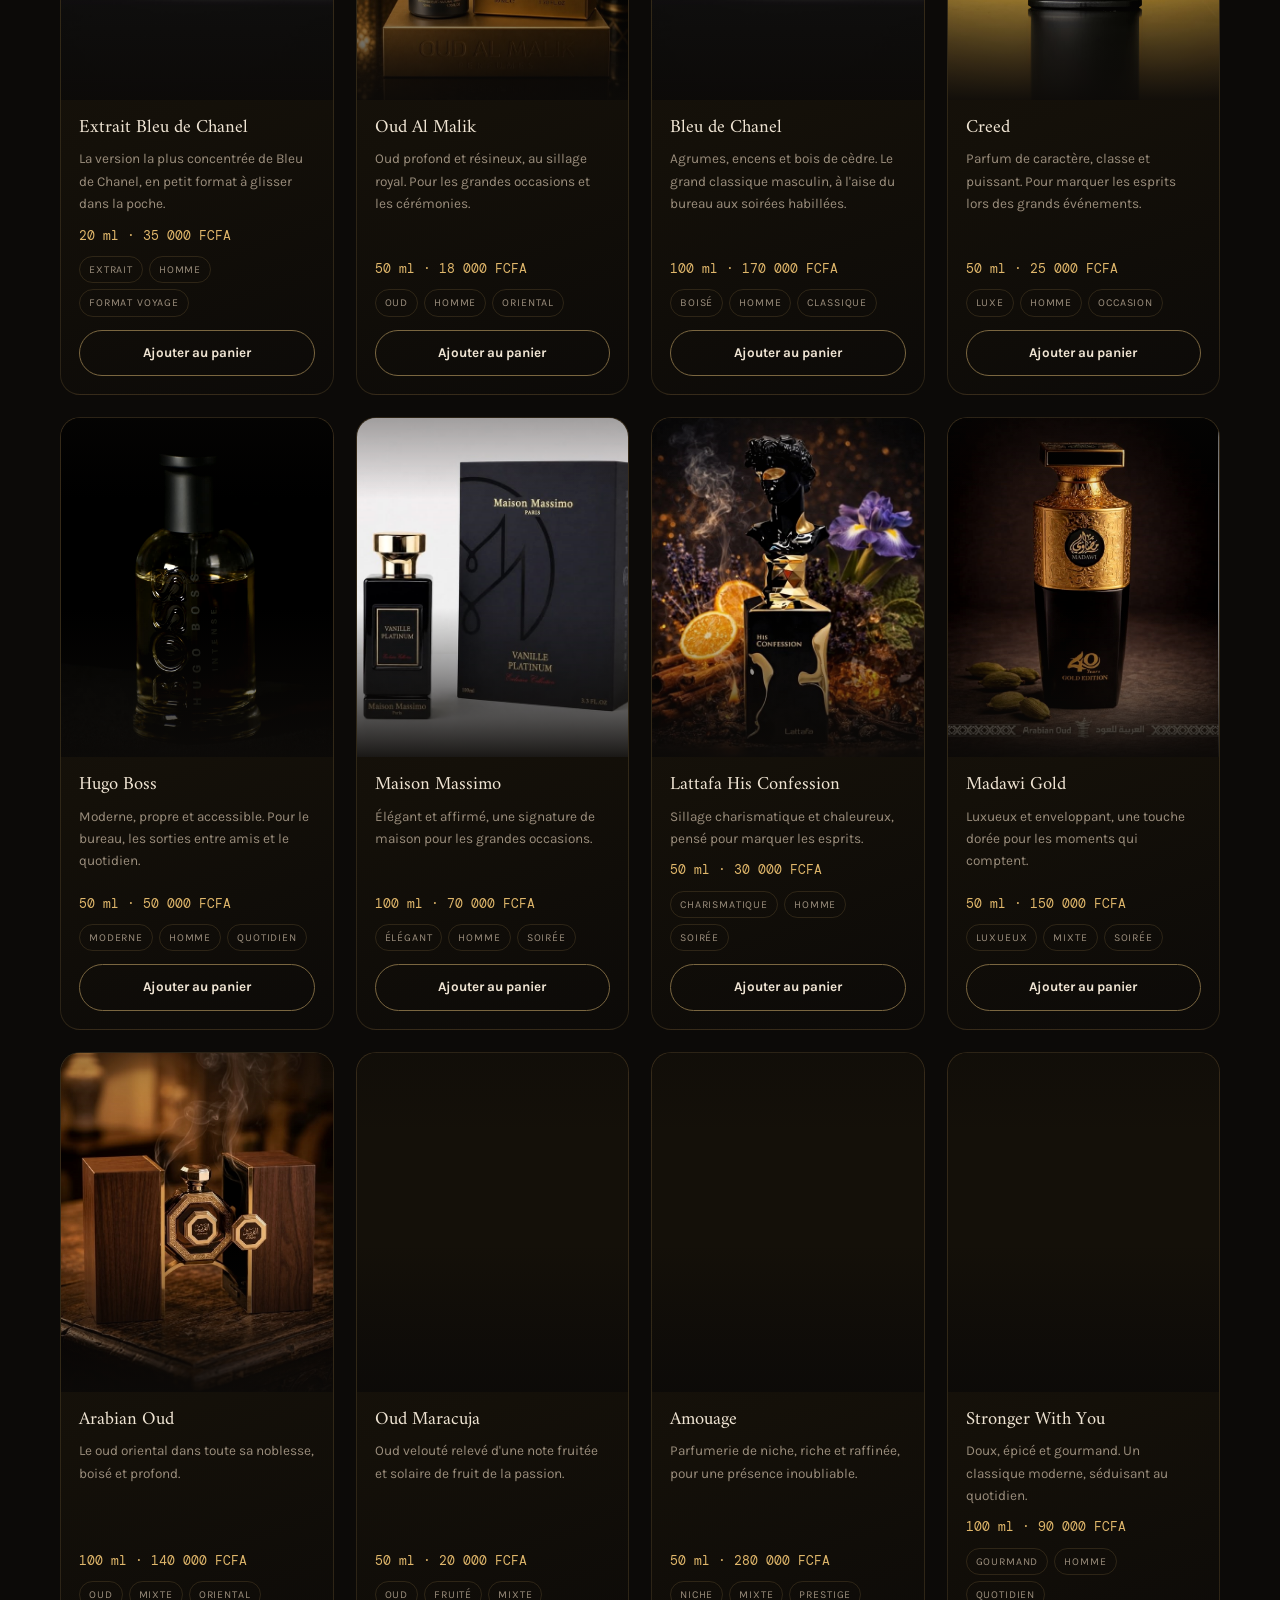
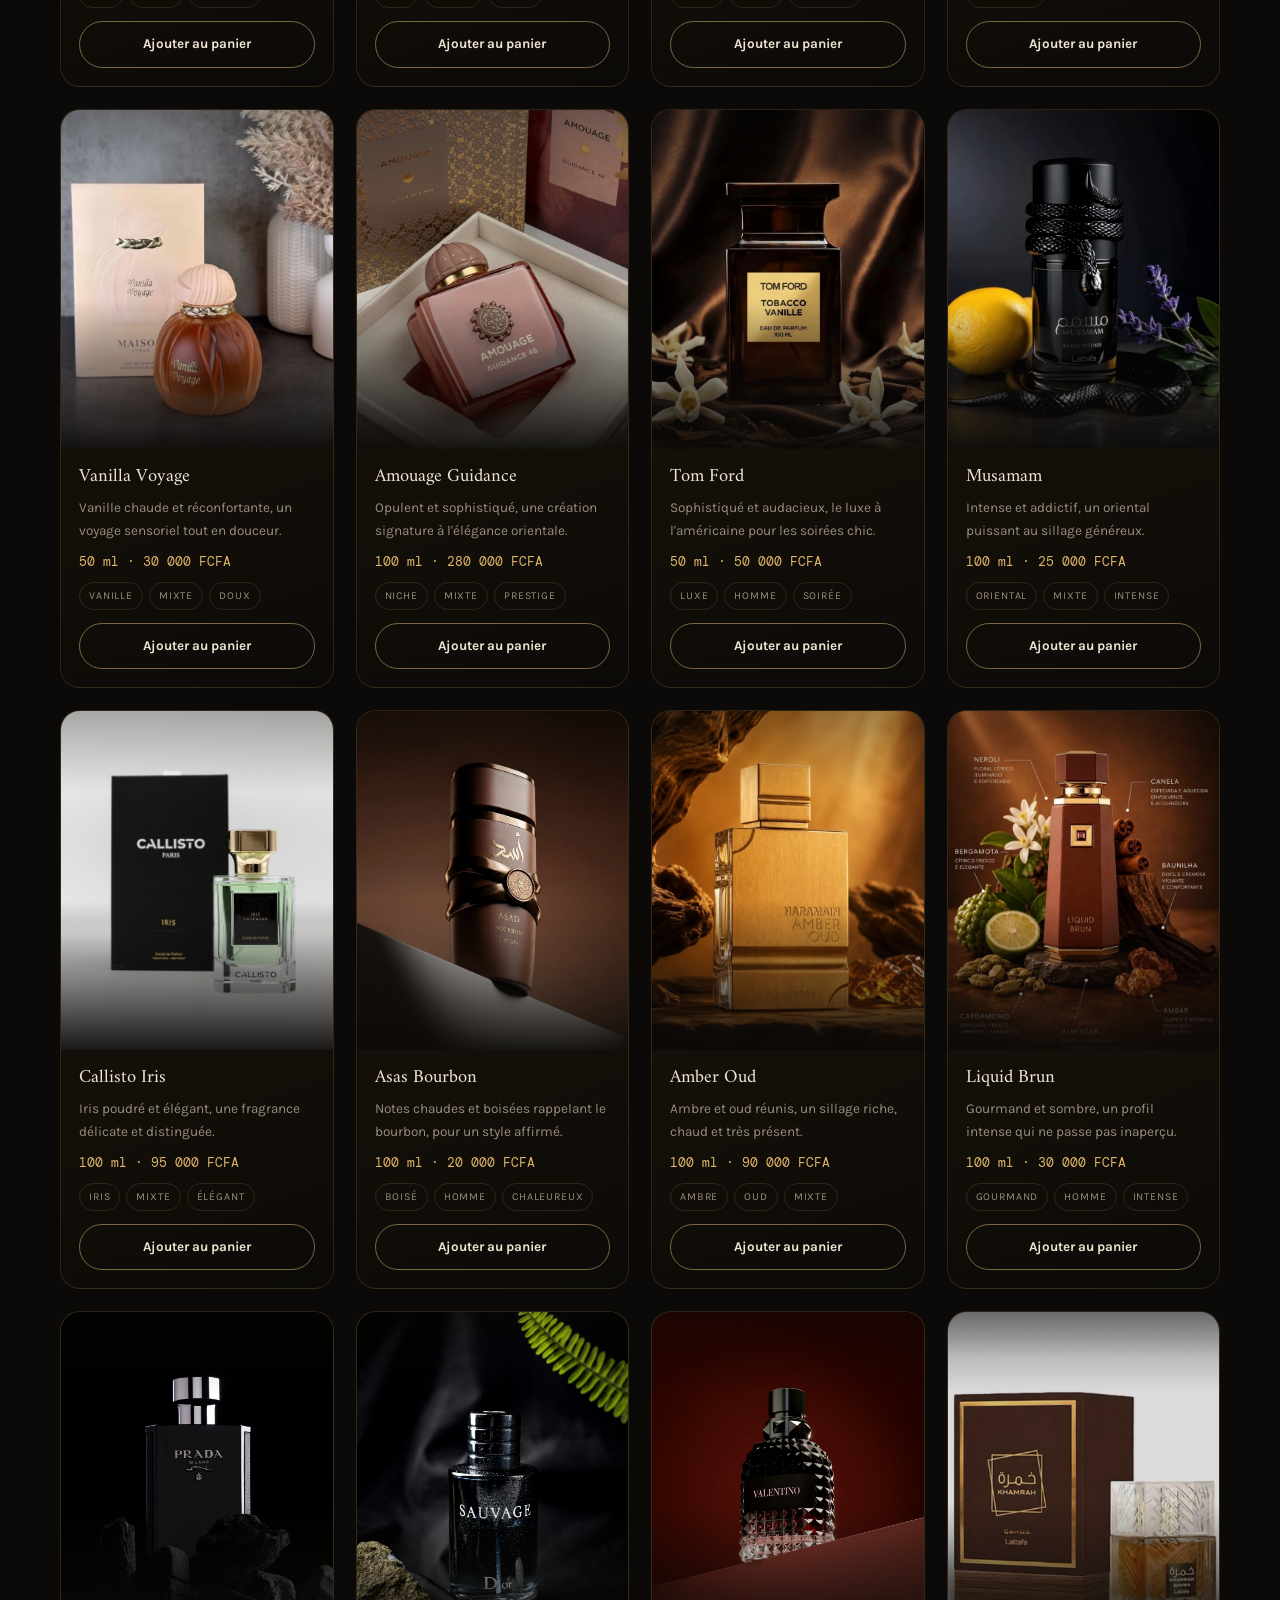
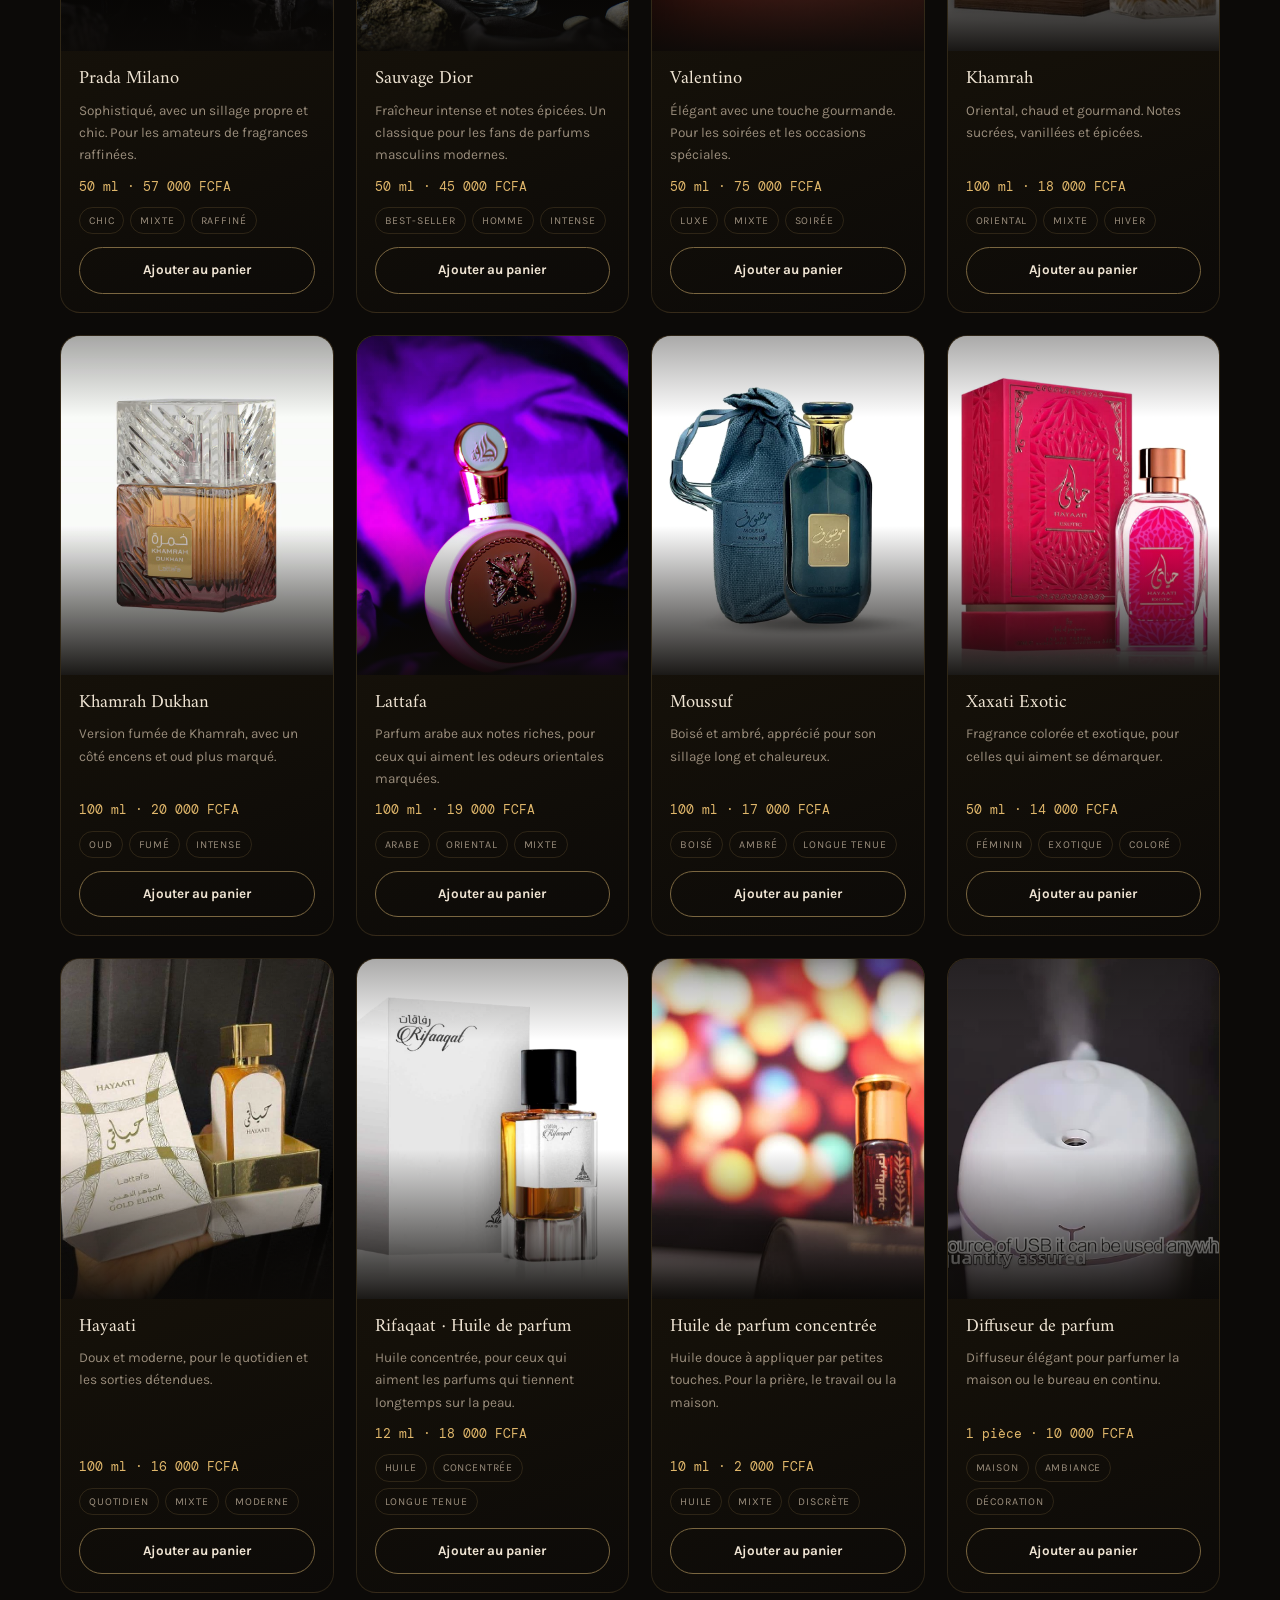
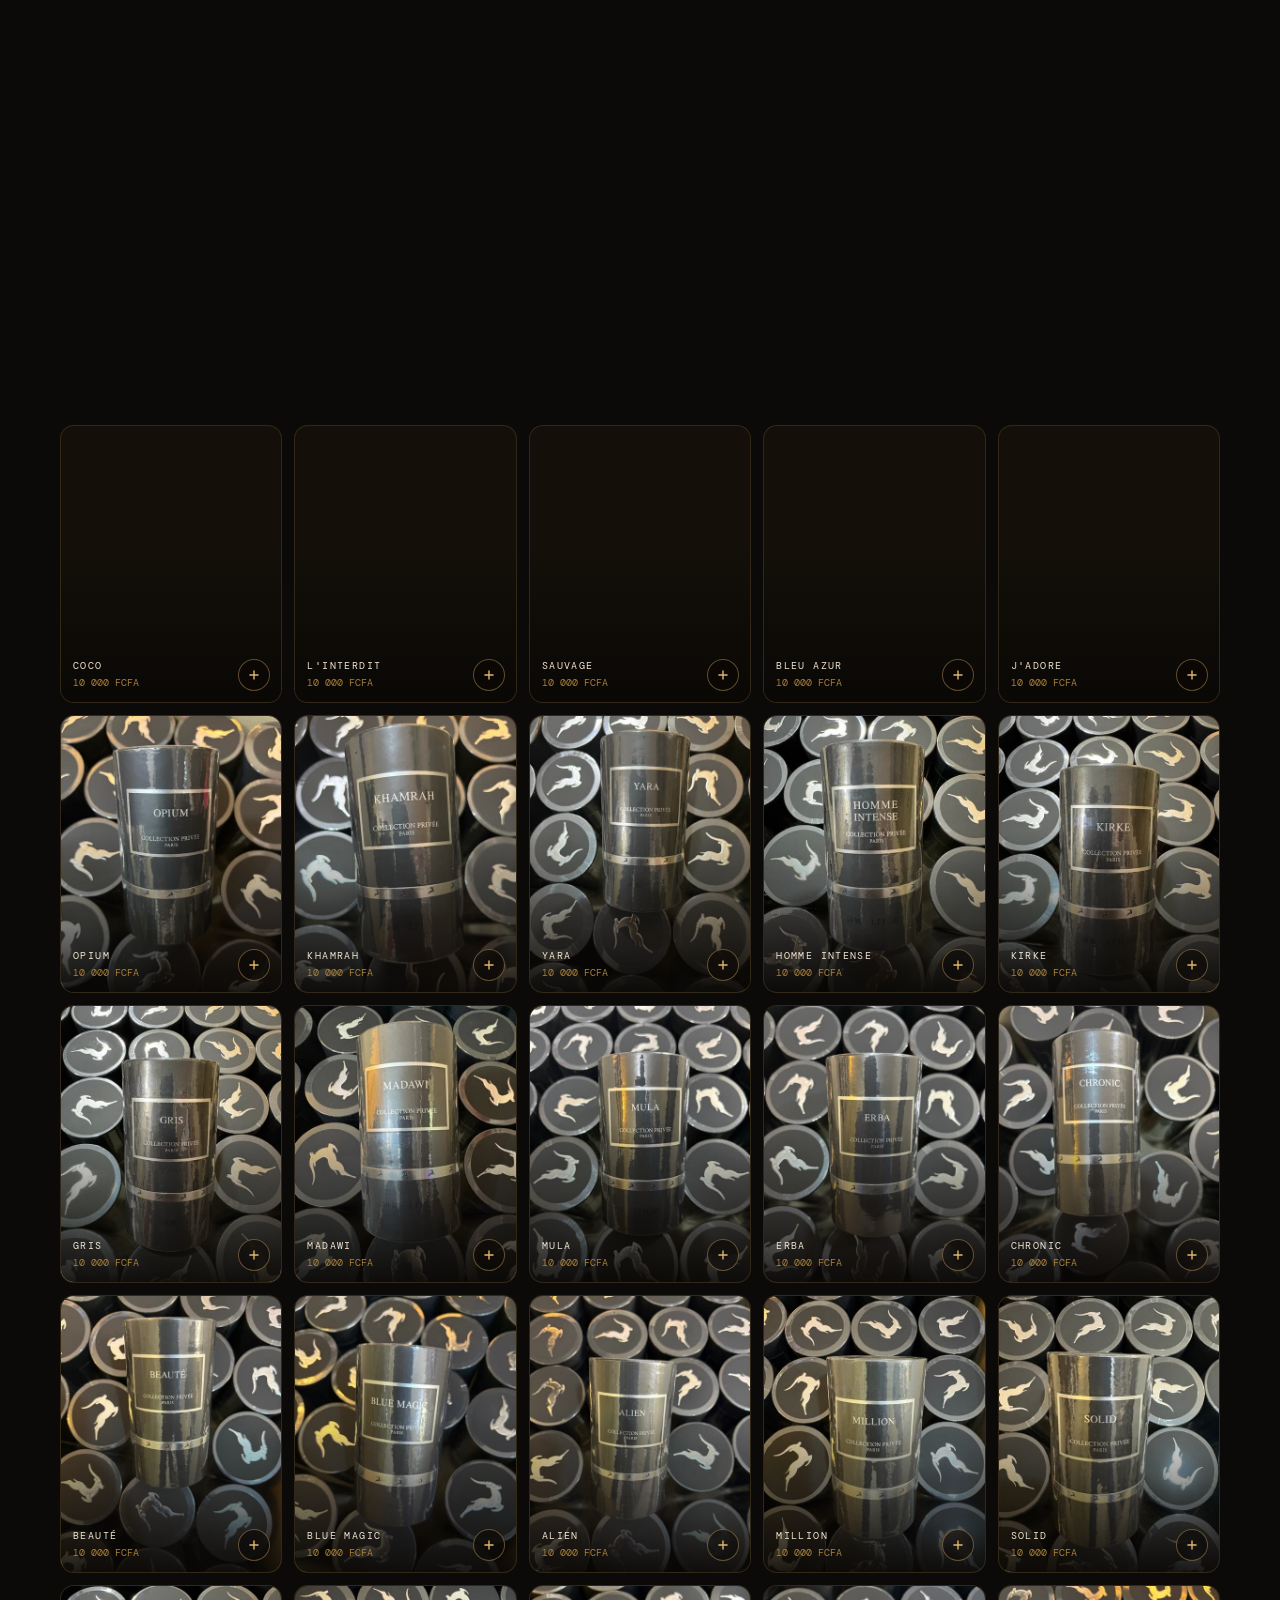
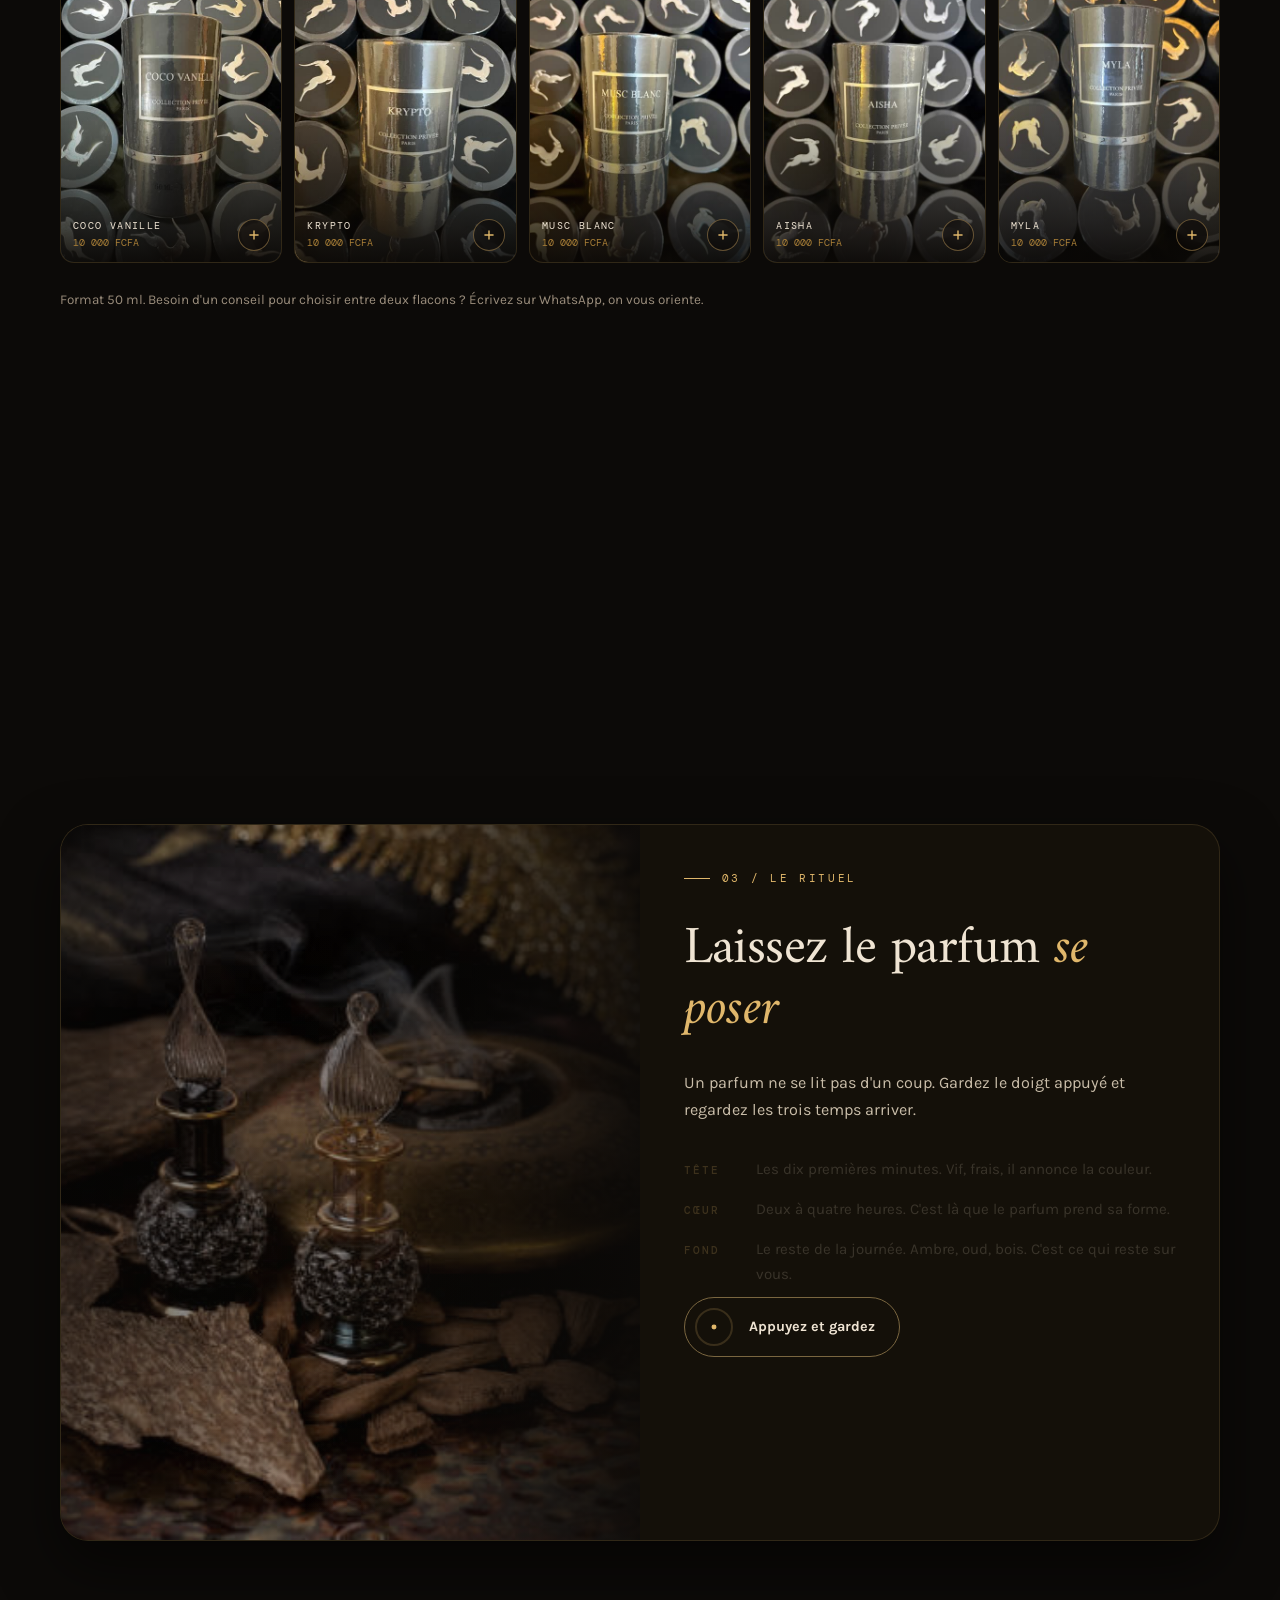
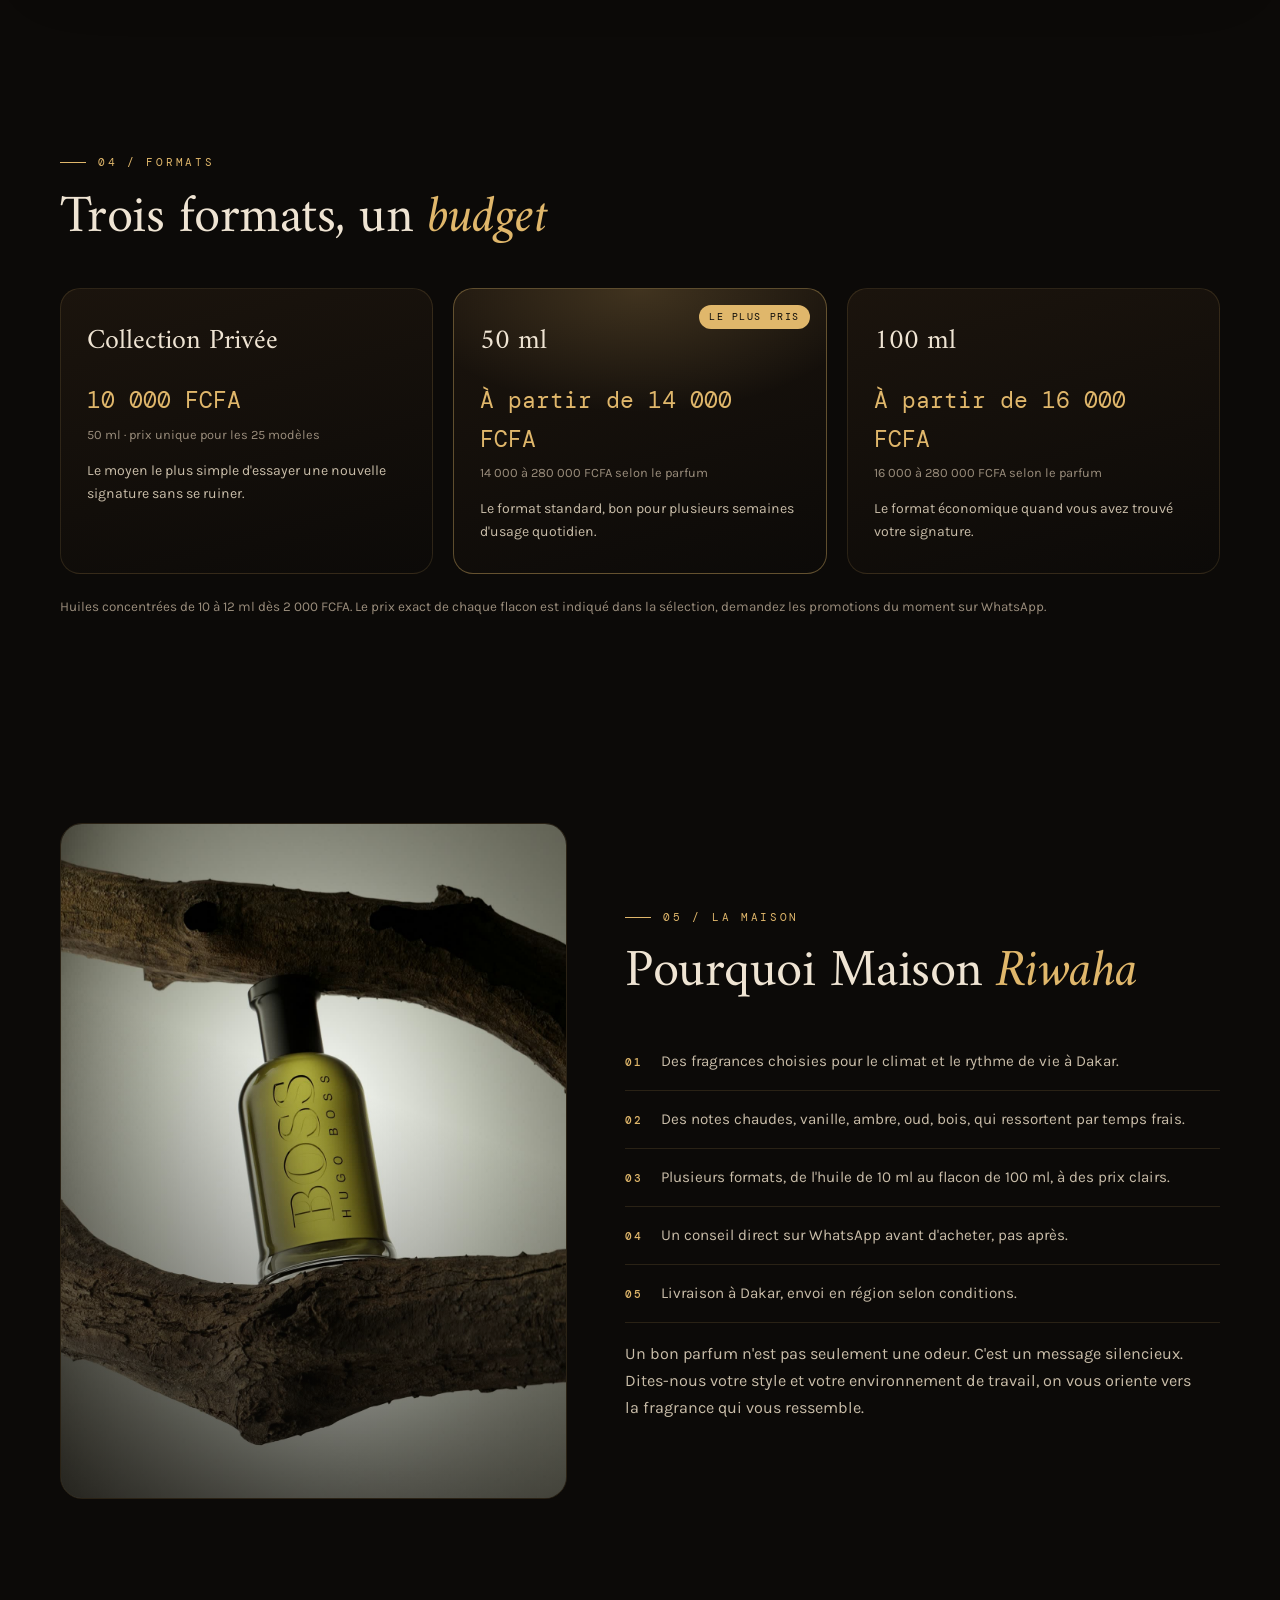
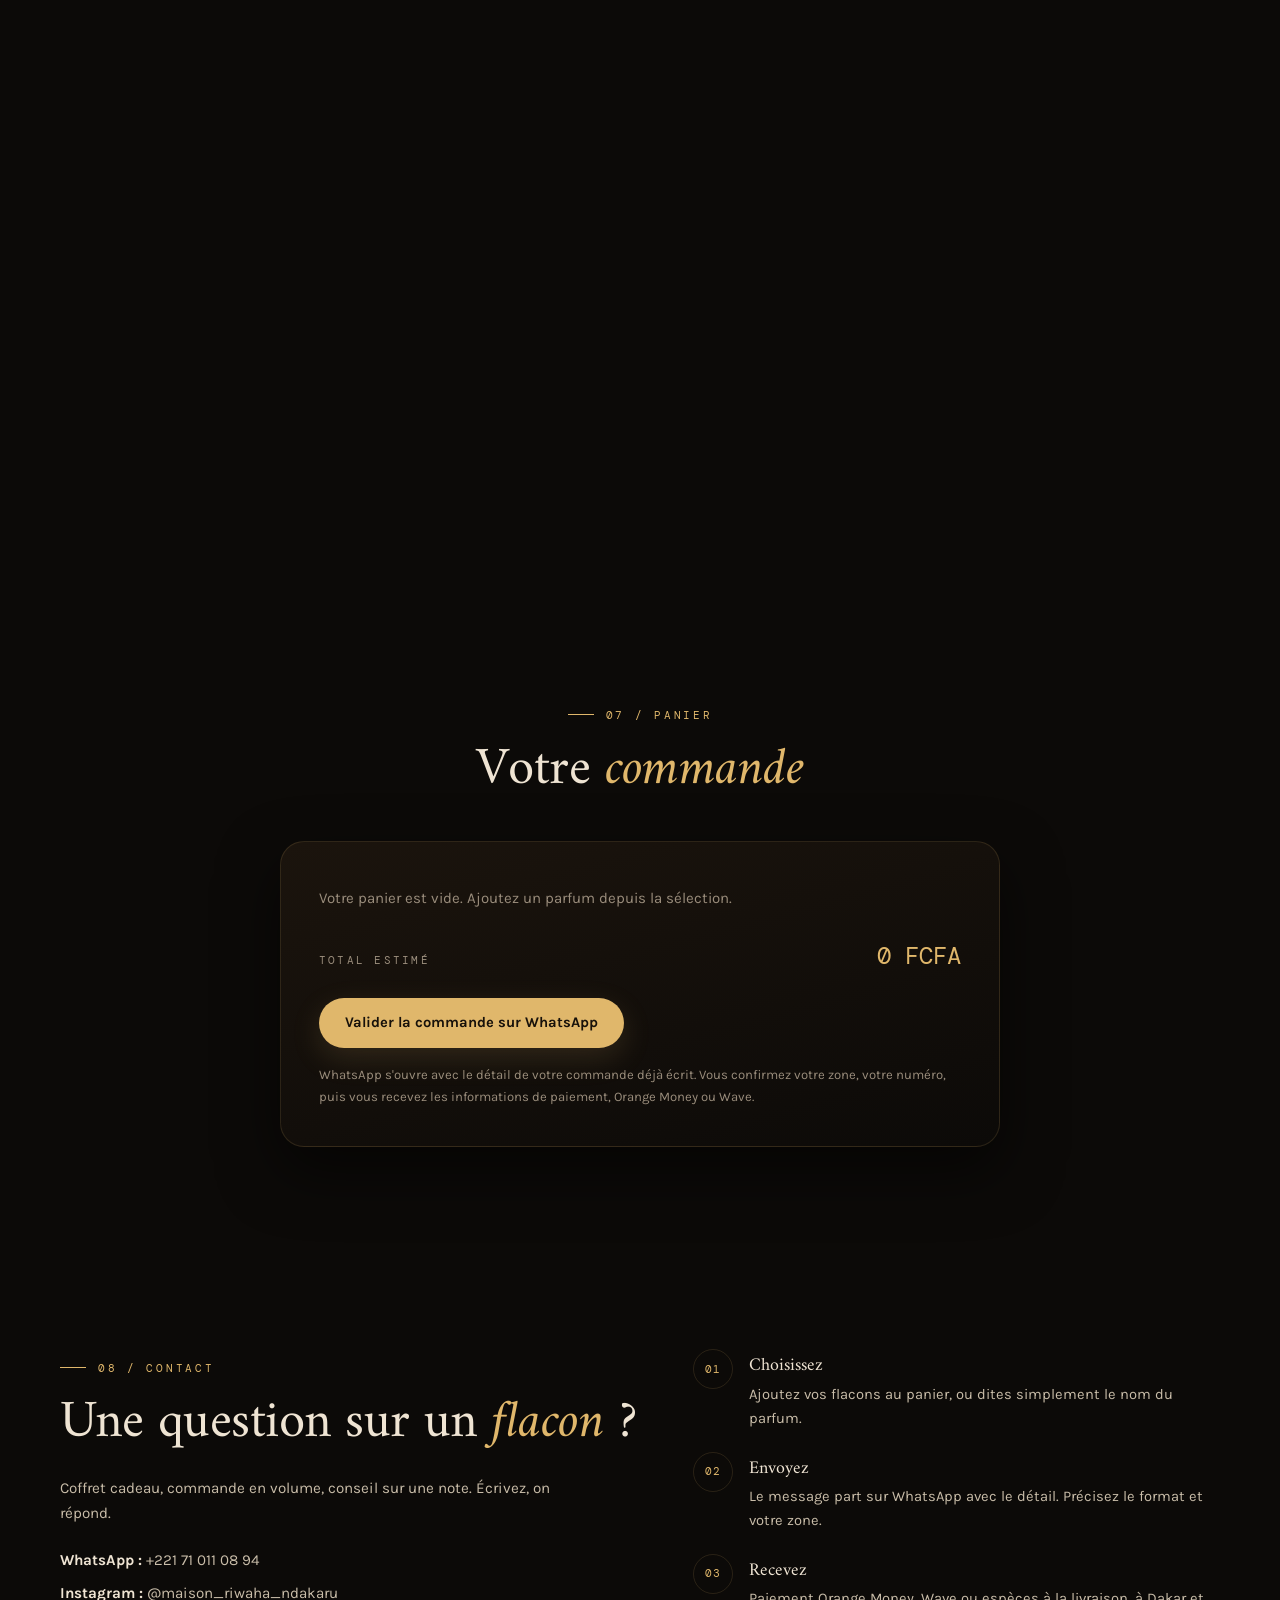
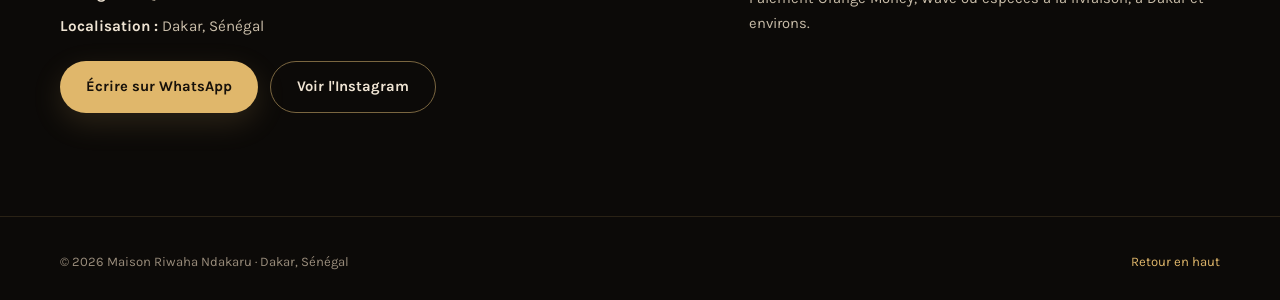
==== commit e8ef9475: "Add files via upload" ====
--- a/index.html
+++ b/index.html
@@ -4,7 +4,7 @@
 <meta charset="UTF-8">
 <meta name="viewport" content="width=device-width, initial-scale=1.0">
 <title>Maison Riwaha Ndakaru · Parfums et huiles à Dakar</title>
-<meta name="description" content="Parfums et huiles concentrées sélectionnés à Dakar. Tenue longue durée, formats 30 à 100 ml, commande sur WhatsApp, paiement Orange Money ou Wave.">
+<meta name="description" content="Parfums et huiles concentrées sélectionnés à Dakar. Tenue longue durée, formats 10 à 100 ml, commande sur WhatsApp, paiement Orange Money ou Wave.">
 <meta name="theme-color" content="#0c0a08">
 <link rel="icon" href="data:image/svg+xml,%3Csvg xmlns='http://www.w3.org/2000/svg' viewBox='0 0 32 32'%3E%3Crect width='32' height='32' rx='7' fill='%230c0a08'/%3E%3Cpath d='M16 5c3.6 4.4 6 7.6 6 10.6A6 6 0 0 1 10 15.6C10 12.6 12.4 9.4 16 5z' fill='%23e0b76b'/%3E%3Crect x='13' y='22' width='6' height='5' rx='1.4' fill='%23e0b76b' opacity='.5'/%3E%3C/svg%3E">
 <meta property="og:title" content="Maison Riwaha Ndakaru · Parfums et huiles à Dakar">
@@ -972,11 +972,11 @@
          <article class="card" data-cat="homme">
           <div class="card-img"><img src="assets/img/Afnan Supremacy.jpg" alt="Afnan Supremacy" loading="lazy" decoding="async"><span class="sheen" aria-hidden="true"></span></div>
           <div class="card-body">
-            <h3>Afnan Supremacy </h3>
-            <p>Frais, boisé et élégant. Pour le travail, les rendez-vous pro et les soirées habillées.</p>
+            <h3>Afnan Supremacy</h3>
+            <p>Fruité, frais et légèrement fumé. Une présence affirmée qui suit du bureau jusqu'aux soirées.</p>
             <div class="price">50 ml · 55 000 FCFA</div>
-            <div class="tags"><span class="tag">Boisé</span><span class="tag">Homme</span><span class="tag">Signature</span></div>
-            <button class="btn-add" data-name="Afnan Supremacy " data-price="55000">
+            <div class="tags"><span class="tag">Fruité</span><span class="tag">Homme</span><span class="tag">Polyvalent</span></div>
+            <button class="btn-add" data-name="Afnan Supremacy" data-price="55000">
               <span class="lbl">Ajouter au panier</span>
               <span class="ok" aria-hidden="true"><svg width="15" height="15" viewBox="0 0 24 24" fill="none"><path d="M4 12.5l5 5L20 7" stroke="currentColor" stroke-width="2.6" stroke-linecap="round" stroke-linejoin="round"/></svg> Ajouté</span>
             </button>
@@ -984,13 +984,13 @@
         </article>
 
         <article class="card" data-cat="homme">
-          <div class="card-img"><img src="assets/img/Hawas BOA.jpg" alt="HawaS BOA" loading="lazy" decoding="async"><span class="sheen" aria-hidden="true"></span></div>
-          <div class="card-body">
-            <h3>Hawas BOA </h3>
-            <p>Frais, boisé et élégant. Pour le travail, les rendez-vous pro et les soirées habillées.</p>
+          <div class="card-img"><img src="assets/img/Hawas BOA.jpg" alt="Hawas BOA" loading="lazy" decoding="async"><span class="sheen" aria-hidden="true"></span></div>
+          <div class="card-body">
+            <h3>Hawas BOA</h3>
+            <p>Aquatique et fruité, très rafraîchissant. Le parfum idéal sous la chaleur de Dakar.</p>
             <div class="price">50 ml · 35 000 FCFA</div>
-            <div class="tags"><span class="tag">Boisé</span><span class="tag">Homme</span><span class="tag">Signature</span></div>
-            <button class="btn-add" data-name="HawaS BOA" data-price="35000">
+            <div class="tags"><span class="tag">Aquatique</span><span class="tag">Homme</span><span class="tag">Été</span></div>
+            <button class="btn-add" data-name="Hawas BOA" data-price="35000">
               <span class="lbl">Ajouter au panier</span>
               <span class="ok" aria-hidden="true"><svg width="15" height="15" viewBox="0 0 24 24" fill="none"><path d="M4 12.5l5 5L20 7" stroke="currentColor" stroke-width="2.6" stroke-linecap="round" stroke-linejoin="round"/></svg> Ajouté</span>
             </button>
@@ -1000,11 +1000,11 @@
         <article class="card" data-cat="homme">
           <div class="card-img"><img src="assets/img/Club de Nuit Intense.jpg" alt="Club de Nuit Intense" loading="lazy" decoding="async"><span class="sheen" aria-hidden="true"></span></div>
           <div class="card-body">
-            <h3>Club de Nuit Intense </h3>
-            <p>Frais, boisé et élégant. Pour le travail, les rendez-vous pro et les soirées habillées.</p>
+            <h3>Club de Nuit Intense</h3>
+            <p>Agrumes, ananas et bouleau fumé. Puissant et tenace, un incontournable des sorties du soir.</p>
             <div class="price">50 ml · 35 000 FCFA</div>
-            <div class="tags"><span class="tag">Boisé</span><span class="tag">Homme</span><span class="tag">Signature</span></div>
-            <button class="btn-add" data-name="Club de Nuit Intense " data-price="35000">
+            <div class="tags"><span class="tag">Fumé</span><span class="tag">Homme</span><span class="tag">Soirée</span></div>
+            <button class="btn-add" data-name="Club de Nuit Intense" data-price="35000">
               <span class="lbl">Ajouter au panier</span>
               <span class="ok" aria-hidden="true"><svg width="15" height="15" viewBox="0 0 24 24" fill="none"><path d="M4 12.5l5 5L20 7" stroke="currentColor" stroke-width="2.6" stroke-linecap="round" stroke-linejoin="round"/></svg> Ajouté</span>
             </button>
@@ -1015,24 +1015,24 @@
           <div class="card-img"><img src="assets/img/bleu-de-chanel.jpg" alt="Bleu de Chanel" loading="lazy" decoding="async"><span class="sheen" aria-hidden="true"></span></div>
           <div class="card-body">
             <h3>Extrait Bleu de Chanel</h3>
-            <p>Frais, boisé et élégant. Pour le travail, les rendez-vous pro et les soirées habillées.</p>
+            <p>La version la plus concentrée de Bleu de Chanel, en petit format à glisser dans la poche.</p>
             <div class="price">20 ml · 35 000 FCFA</div>
-            <div class="tags"><span class="tag">Boisé</span><span class="tag">Homme</span><span class="tag">Signature</span></div>
-            <button class="btn-add" data-name="Bleu de Chanel" data-price="35000">
-              <span class="lbl">Ajouter au panier</span>
-              <span class="ok" aria-hidden="true"><svg width="15" height="15" viewBox="0 0 24 24" fill="none"><path d="M4 12.5l5 5L20 7" stroke="currentColor" stroke-width="2.6" stroke-linecap="round" stroke-linejoin="round"/></svg> Ajouté</span>
-            </button>
-          </div>
-        </article>
-
-        <article class="card" data-cat="homme">
-          <div class="card-img"><img src="assets/img/Oud al Malik.jpg" alt="Oud Al Malik " loading="lazy" decoding="async"><span class="sheen" aria-hidden="true"></span></div>
-          <div class="card-body">
-            <h3>Oud Al Malik </h3>
-            <p>Frais, boisé et élégant. Pour le travail, les rendez-vous pro et les soirées habillées.</p>
+            <div class="tags"><span class="tag">Extrait</span><span class="tag">Homme</span><span class="tag">Format voyage</span></div>
+            <button class="btn-add" data-name="Extrait Bleu de Chanel 20 ml" data-price="35000">
+              <span class="lbl">Ajouter au panier</span>
+              <span class="ok" aria-hidden="true"><svg width="15" height="15" viewBox="0 0 24 24" fill="none"><path d="M4 12.5l5 5L20 7" stroke="currentColor" stroke-width="2.6" stroke-linecap="round" stroke-linejoin="round"/></svg> Ajouté</span>
+            </button>
+          </div>
+        </article>
+
+        <article class="card" data-cat="homme oriental">
+          <div class="card-img"><img src="assets/img/Oud al Malik.jpg" alt="Oud Al Malik" loading="lazy" decoding="async"><span class="sheen" aria-hidden="true"></span></div>
+          <div class="card-body">
+            <h3>Oud Al Malik</h3>
+            <p>Oud profond et résineux, au sillage royal. Pour les grandes occasions et les cérémonies.</p>
             <div class="price">50 ml · 18 000 FCFA</div>
-            <div class="tags"><span class="tag">Boisé</span><span class="tag">Homme</span><span class="tag">Signature</span></div>
-            <button class="btn-add" data-name="Oud Al Malik " data-price="18000">
+            <div class="tags"><span class="tag">Oud</span><span class="tag">Homme</span><span class="tag">Oriental</span></div>
+            <button class="btn-add" data-name="Oud Al Malik" data-price="18000">
               <span class="lbl">Ajouter au panier</span>
               <span class="ok" aria-hidden="true"><svg width="15" height="15" viewBox="0 0 24 24" fill="none"><path d="M4 12.5l5 5L20 7" stroke="currentColor" stroke-width="2.6" stroke-linecap="round" stroke-linejoin="round"/></svg> Ajouté</span>
             </button>
@@ -1044,11 +1044,11 @@
         <article class="card" data-cat="homme">
           <div class="card-img"><img src="assets/img/bleu-de-chanel.jpg" alt="Bleu de Chanel" loading="lazy" decoding="async"><span class="sheen" aria-hidden="true"></span></div>
           <div class="card-body">
-            <h3> Bleu de Chanel</h3>
-            <p>Frais, boisé et élégant. Pour le travail, les rendez-vous pro et les soirées habillées.</p>
+            <h3>Bleu de Chanel</h3>
+            <p>Agrumes, encens et bois de cèdre. Le grand classique masculin, à l'aise du bureau aux soirées habillées.</p>
             <div class="price">100 ml · 170 000 FCFA</div>
-            <div class="tags"><span class="tag">Boisé</span><span class="tag">Homme</span><span class="tag">Signature</span></div>
-            <button class="btn-add" data-name="Bleu de Chanel" data-price="170000">
+            <div class="tags"><span class="tag">Boisé</span><span class="tag">Homme</span><span class="tag">Classique</span></div>
+            <button class="btn-add" data-name="Bleu de Chanel 100 ml" data-price="170000">
               <span class="lbl">Ajouter au panier</span>
               <span class="ok" aria-hidden="true"><svg width="15" height="15" viewBox="0 0 24 24" fill="none"><path d="M4 12.5l5 5L20 7" stroke="currentColor" stroke-width="2.6" stroke-linecap="round" stroke-linejoin="round"/></svg> Ajouté</span>
             </button>
@@ -1098,7 +1098,7 @@
         </article>
 
         
-        <article class="card" data-cat="homme">
+        <article class="card" data-cat="homme oriental">
           <div class="card-img"><img src="assets/img/Lattafa His Confession.jpg" alt="Lattafa His Confession" loading="lazy" decoding="async"><span class="sheen" aria-hidden="true"></span></div>
           <div class="card-body">
             <h3>Lattafa His Confession</h3>
@@ -1113,7 +1113,7 @@
         </article>
 
 
-        <article class="card" data-cat="mixte">
+        <article class="card" data-cat="mixte oriental">
           <div class="card-img"><img src="assets/img/Madawi Gold.jpg" alt="Madawi Gold" loading="lazy" decoding="async"><span class="sheen" aria-hidden="true"></span></div>
           <div class="card-body">
             <h3>Madawi Gold</h3>
@@ -1128,7 +1128,7 @@
         </article>
 
 
-        <article class="card" data-cat="mixte">
+        <article class="card" data-cat="mixte oriental">
           <div class="card-img"><img src="assets/img/Arabian Oud.jpg" alt="Arabian Oud" loading="lazy" decoding="async"><span class="sheen" aria-hidden="true"></span></div>
           <div class="card-body">
             <h3>Arabian Oud</h3>
@@ -1143,7 +1143,7 @@
         </article>
 
 
-        <article class="card" data-cat="mixte">
+        <article class="card" data-cat="mixte oriental">
           <div class="card-img"><img src="assets/img/Oud maracuja.jpg" alt="Oud Maracuja" loading="lazy" decoding="async"><span class="sheen" aria-hidden="true"></span></div>
           <div class="card-body">
             <h3>Oud Maracuja</h3>
@@ -1233,7 +1233,7 @@
         </article>
 
 
-        <article class="card" data-cat="mixte">
+        <article class="card" data-cat="mixte oriental">
           <div class="card-img"><img src="assets/img/Musamam.jpg" alt="Musamam" loading="lazy" decoding="async"><span class="sheen" aria-hidden="true"></span></div>
           <div class="card-body">
             <h3>Musamam</h3>
@@ -1247,20 +1247,6 @@
           </div>
         </article>
 
-        <article class="card" data-cat="homme">
-          <div class="card-img"><img src="assets/img/his cofession.jpg" alt="His Confession" loading="lazy" decoding="async"><span class="sheen" aria-hidden="true"></span></div>
-          <div class="card-body">
-            <h3>His Confession</h3>
-            <p>Frais et séduisant, une fragrance masculine facile à porter.</p>
-            <div class="price">50 ml · 30 000 FCFA</div>
-            <div class="tags"><span class="tag">Séduisant</span><span class="tag">Homme</span><span class="tag">Quotidien</span></div>
-            <button class="btn-add" data-name="His Confession" data-price="30000">
-              <span class="lbl">Ajouter au panier</span>
-              <span class="ok" aria-hidden="true"><svg width="15" height="15" viewBox="0 0 24 24" fill="none"><path d="M4 12.5l5 5L20 7" stroke="currentColor" stroke-width="2.6" stroke-linecap="round" stroke-linejoin="round"/></svg> Ajouté</span>
-            </button>
-          </div>
-        </article>
-
         <article class="card" data-cat="mixte">
           <div class="card-img"><img src="assets/img/Callisto Iris.jpg" alt="Callisto Iris" loading="lazy" decoding="async"><span class="sheen" aria-hidden="true"></span></div>
           <div class="card-body">
@@ -1289,7 +1275,7 @@
           </div>
         </article>
 
-        <article class="card" data-cat="mixte">
+        <article class="card" data-cat="mixte oriental">
           <div class="card-img"><img src="assets/img/Amber Oud.jpg" alt="Amber Oud" loading="lazy" decoding="async"><span class="sheen" aria-hidden="true"></span></div>
           <div class="card-body">
             <h3>Amber Oud</h3>
@@ -1429,7 +1415,7 @@
           </div>
         </article>
 
-        <article class="card" data-cat="mixte">
+        <article class="card" data-cat="mixte oriental">
           <div class="card-img"><img src="assets/img/hayaati.jpg" alt="Hayaati" loading="lazy" decoding="async"><span class="sheen" aria-hidden="true"></span></div>
           <div class="card-body">
             <h3>Hayaati</h3>
@@ -1462,9 +1448,9 @@
           <div class="card-body">
             <h3>Huile de parfum concentrée</h3>
             <p>Huile douce à appliquer par petites touches. Pour la prière, le travail ou la maison.</p>
-            <div class="price">10 ml ·  2 000 FCFA</div>
+            <div class="price">10 ml · 2 000 FCFA</div>
             <div class="tags"><span class="tag">Huile</span><span class="tag">Mixte</span><span class="tag">Discrète</span></div>
-            <button class="btn-add" data-name="Huile de parfum concentree" data-price="2000">
+            <button class="btn-add" data-name="Huile de parfum concentrée" data-price="2000">
               <span class="lbl">Ajouter au panier</span>
               <span class="ok" aria-hidden="true"><svg width="15" height="15" viewBox="0 0 24 24" fill="none"><path d="M4 12.5l5 5L20 7" stroke="currentColor" stroke-width="2.6" stroke-linecap="round" stroke-linejoin="round"/></svg> Ajouté</span>
             </button>
@@ -1771,26 +1757,26 @@
       </div>
       <div class="tarifs stag" style="margin-top:36px">
         <div class="tarif">
-          <h3>30 ml</h3>
-          <div class="num">À partir de <span data-count="8000">8 000</span> FCFA</div>
-          <div class="sub">8 000 à 10 000 FCFA selon le parfum</div>
-          <p>Le format pour tester une fragrance ou la garder dans le sac.</p>
+          <h3>Collection Privée</h3>
+          <div class="num"><span data-count="10000">10 000</span> FCFA</div>
+          <div class="sub">50 ml · prix unique pour les 25 modèles</div>
+          <p>Le moyen le plus simple d'essayer une nouvelle signature sans se ruiner.</p>
         </div>
         <div class="tarif reco">
           <span class="flag">Le plus pris</span>
           <h3>50 ml</h3>
-          <div class="num">À partir de <span data-count="13000">13 000</span> FCFA</div>
-          <div class="sub">13 000 à 18 000 FCFA selon le parfum</div>
+          <div class="num">À partir de <span data-count="14000">14 000</span> FCFA</div>
+          <div class="sub">14 000 à 280 000 FCFA selon le parfum</div>
           <p>Le format standard, bon pour plusieurs semaines d'usage quotidien.</p>
         </div>
         <div class="tarif">
           <h3>100 ml</h3>
-          <div class="num">À partir de <span data-count="20000">20 000</span> FCFA</div>
-          <div class="sub">20 000 à 28 000 FCFA selon le parfum</div>
+          <div class="num">À partir de <span data-count="16000">16 000</span> FCFA</div>
+          <div class="sub">16 000 à 280 000 FCFA selon le parfum</div>
           <p>Le format économique quand vous avez trouvé votre signature.</p>
         </div>
       </div>
-      <p class="note rv">Le prix exact dépend du parfum et des promotions du moment. Demandez le vôtre sur WhatsApp.</p>
+      <p class="note rv">Huiles concentrées de 10 à 12 ml dès 2 000 FCFA. Le prix exact de chaque flacon est indiqué dans la sélection, demandez les promotions du moment sur WhatsApp.</p>
     </div>
   </section>
 
@@ -1806,7 +1792,7 @@
         <ul class="list">
           <li><b>01</b> Des fragrances choisies pour le climat et le rythme de vie à Dakar.</li>
           <li><b>02</b> Des notes chaudes, vanille, ambre, oud, bois, qui ressortent par temps frais.</li>
-          <li><b>03</b> Plusieurs formats, du 30 ml au 100 ml, à des prix clairs.</li>
+          <li><b>03</b> Plusieurs formats, de l'huile de 10 ml au flacon de 100 ml, à des prix clairs.</li>
           <li><b>04</b> Un conseil direct sur WhatsApp avant d'acheter, pas après.</li>
           <li><b>05</b> Livraison à Dakar, envoi en région selon conditions.</li>
         </ul>
@@ -2102,7 +2088,8 @@
 
 /* ---------- 5. Recherche, filtres et tri du catalogue ---------- */
 var grid=$('#grid'), chips=$$('.chip'), cards=$$('#grid .card'),
-    searchInput=$('#product-search'), sortSelect=$('#product-sort'), resultsCount=$('#results-count');
+    searchInput=$('#product-search'), sortSelect=$('#product-sort'), resultsCount=$('#results-count'),
+    cpTiles=$$('.cp-meta .cp-name');
 var activeFilter='all', searchTerm='', sortMode='default';
 
 cards.forEach(function(card,index){card._catalogIndex=index;});
@@ -2115,7 +2102,11 @@
   return Number(button&&button.getAttribute('data-price'))||0;
 }
 function cardMatchesFilter(card){
-  return activeFilter==='all'||(card.getAttribute('data-cat')||'').split(/\s+/).indexOf(activeFilter)>-1;
+  if(activeFilter==='all')return true;
+  var cats=(card.getAttribute('data-cat')||'').split(/\s+/);
+  if(cats.indexOf(activeFilter)>-1)return true;
+  /* un parfum mixte se porte aussi bien par un homme que par une femme */
+  return (activeFilter==='homme'||activeFilter==='femme')&&cats.indexOf('mixte')>-1;
 }
 function cardMatchesSearch(card){
   if(!searchTerm)return true;
@@ -2139,6 +2130,8 @@
   if(RM){card.classList.remove('out');return;}
   card.classList.add('out');
   requestAnimationFrame(function(){card.classList.remove('out');});
+  /* filet de sécurité : si rAF ne tourne pas (onglet en arrière-plan), la carte réapparaît quand même */
+  card._h=setTimeout(function(){card.classList.remove('out');},80);
 }
 function hideCard(card){
   clearTimeout(card._h);
@@ -2162,6 +2155,16 @@
   resultsCount.textContent=visible
     ? visible+' parfum'+(visible>1?'s':'')+' affiché'+(visible>1?'s':'')
     : 'Aucun parfum ne correspond à votre recherche.';
+  /* la Collection Privée vit dans sa propre section : on signale les flacons qui correspondent */
+  var cpHits=searchTerm?cpTiles.filter(function(tile){return normalizeText(tile.textContent).indexOf(searchTerm)>-1;}).length:0;
+  if(cpHits){
+    var cpLink=document.createElement('a');
+    cpLink.href='#collection';
+    cpLink.style.color='var(--gold)';
+    cpLink.textContent=cpHits+' flacon'+(cpHits>1?'s':'')+' dans la Collection Privée à 10 000 FCFA';
+    resultsCount.appendChild(document.createTextNode(' · '));
+    resultsCount.appendChild(cpLink);
+  }
 }
 chips.forEach(function(chip){
   chip.addEventListener('click',function(){
@@ -2260,8 +2263,9 @@
 $$('.btn-add,.cp-add').forEach(function(btn){
   btn.addEventListener('click',function(){
     var name=btn.getAttribute('data-name'), price=Number(btn.getAttribute('data-price'));
+    /* nom ET prix : deux formats d'un même parfum restent deux lignes distinctes */
     var ex=null;
-    cart.forEach(function(i){if(i.name===name)ex=i;});
+    cart.forEach(function(i){if(i.name===name&&i.price===price)ex=i;});
     if(ex){ex.qty++;} else {cart.push({name:name,price:price,qty:1});}
     render(true);
     btn.classList.add('added');
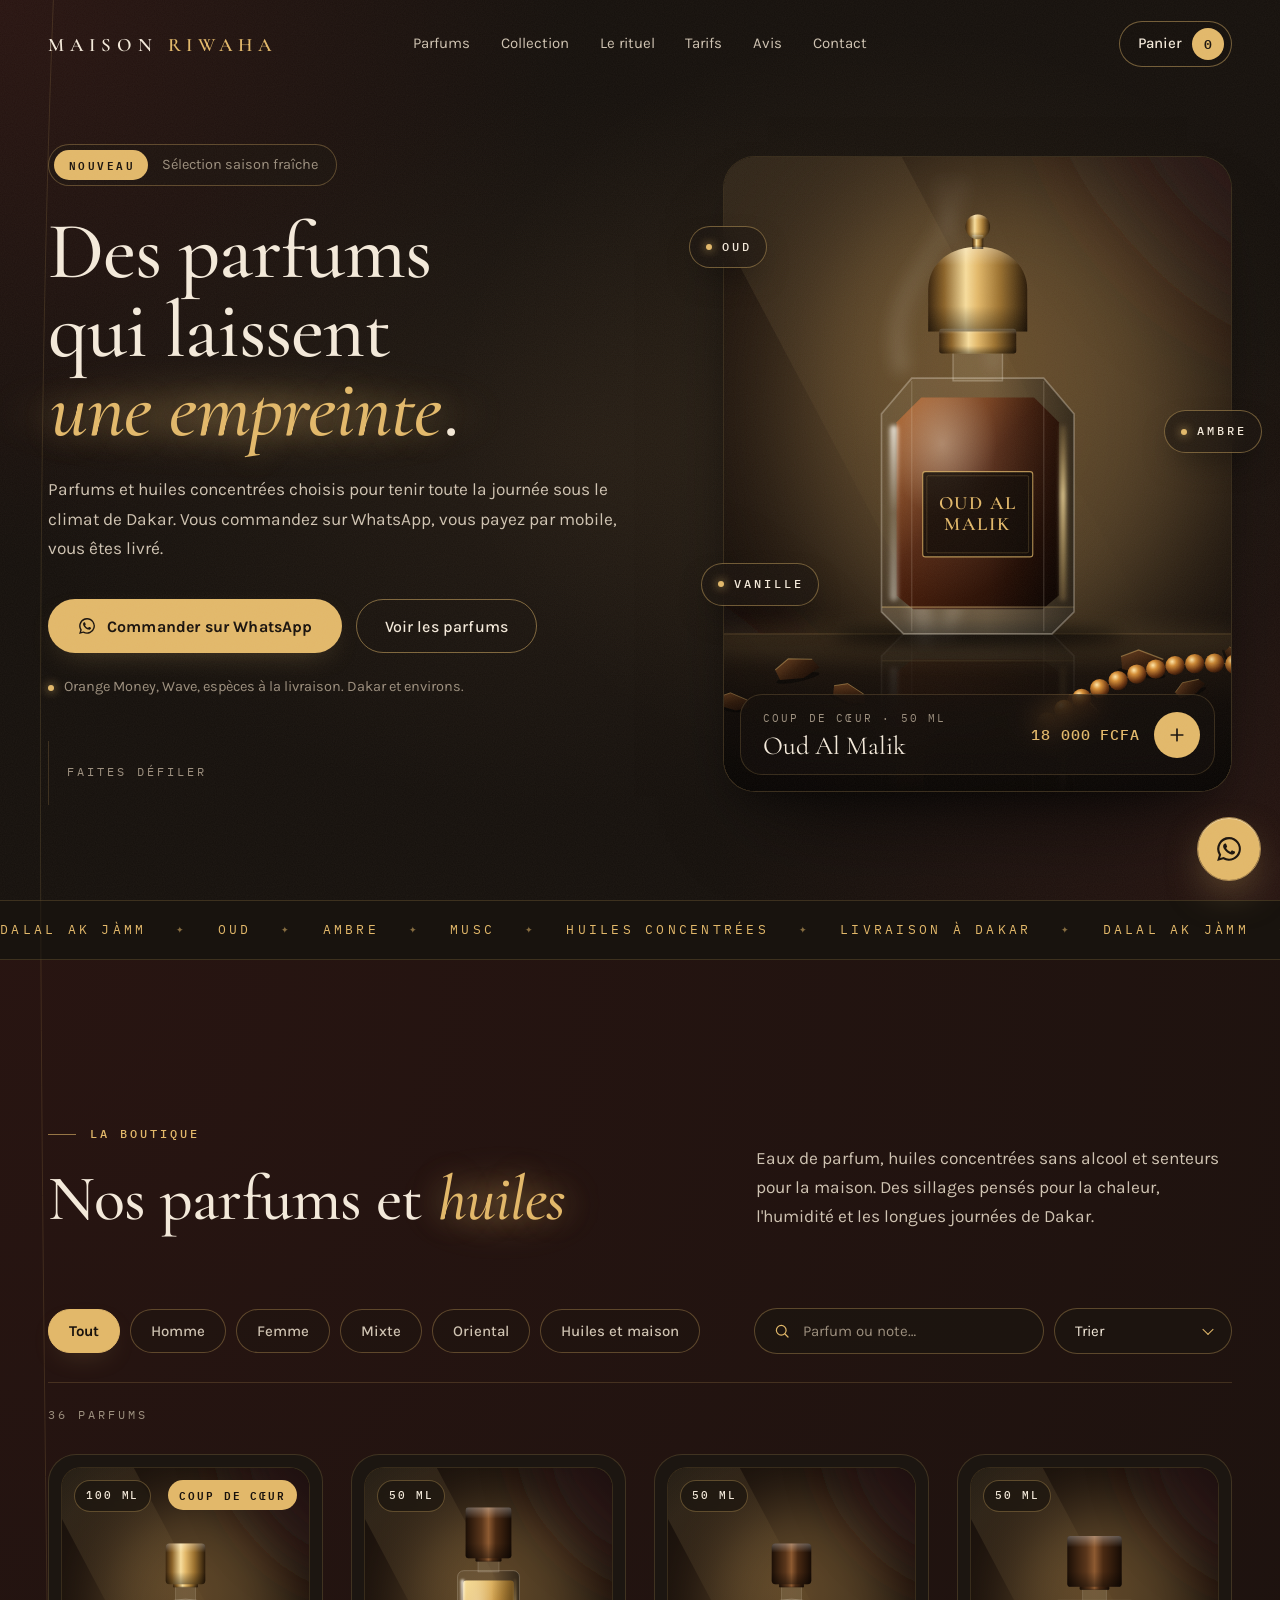
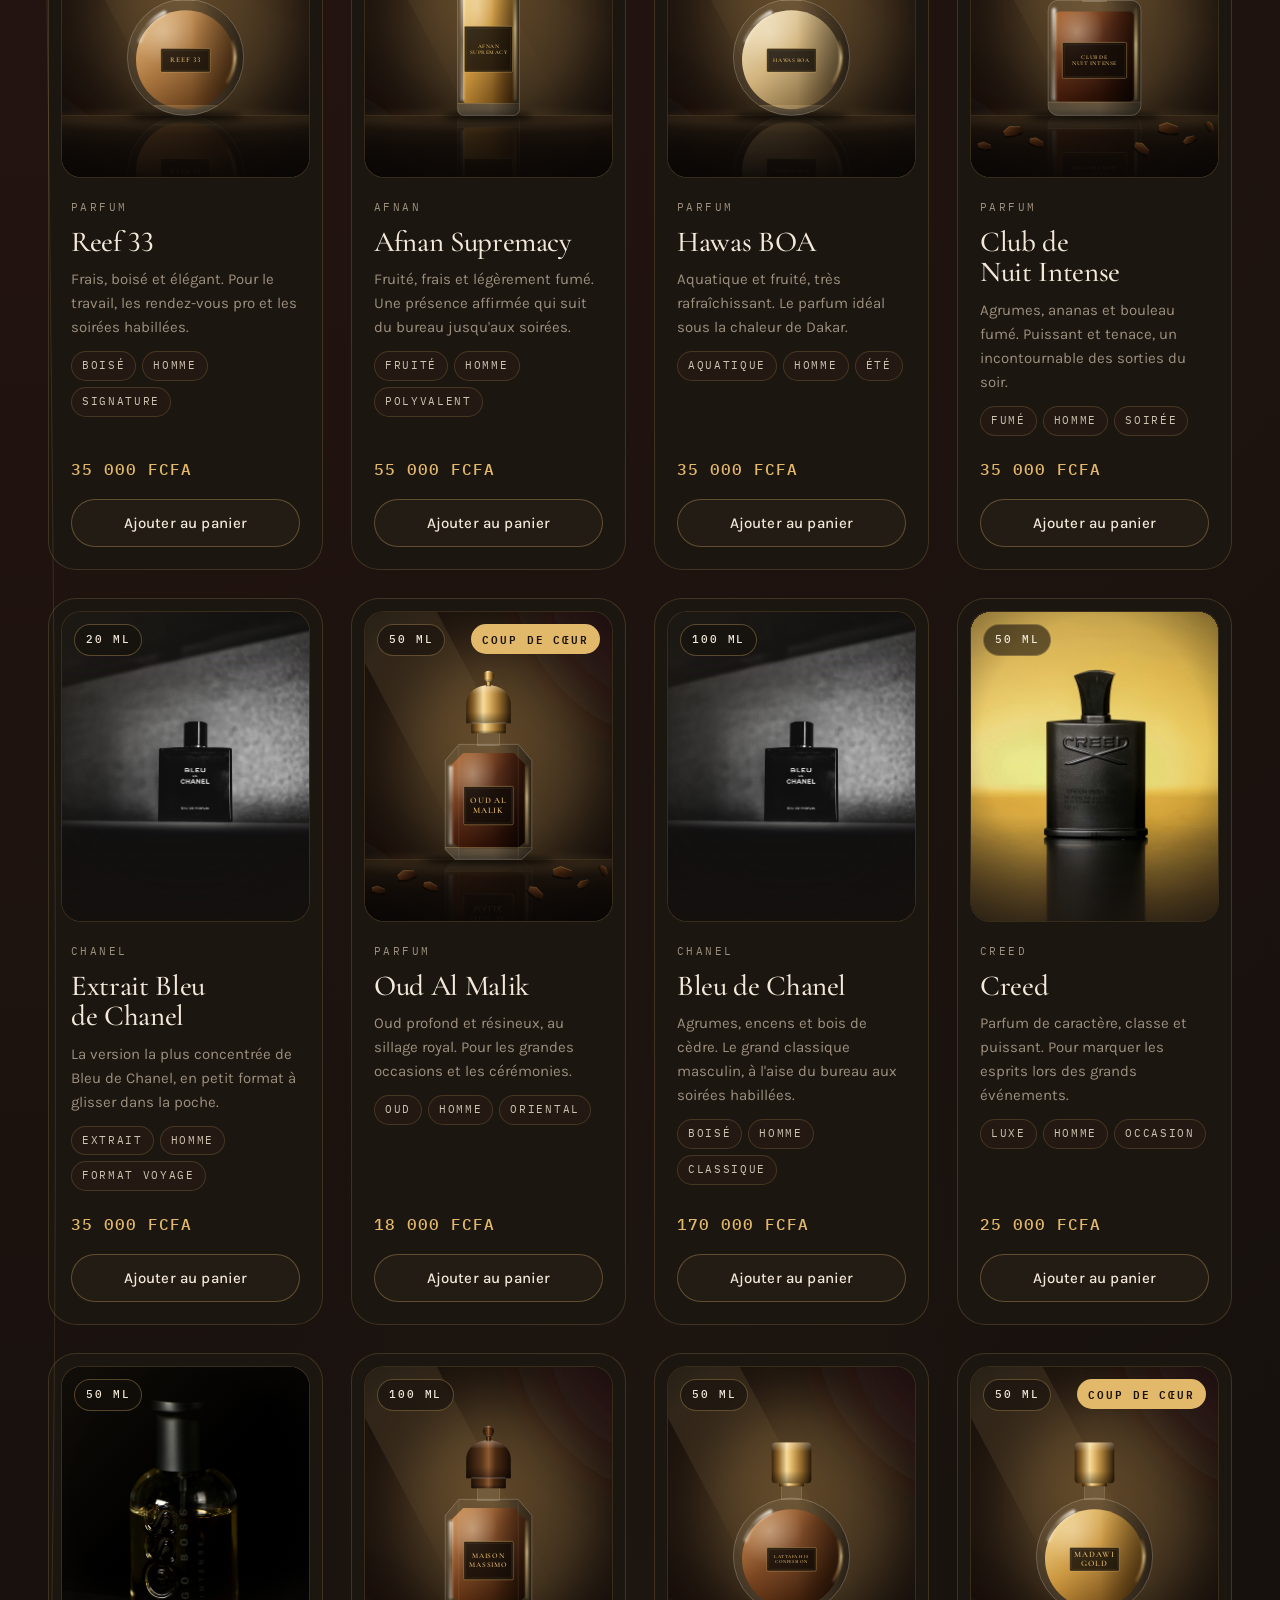
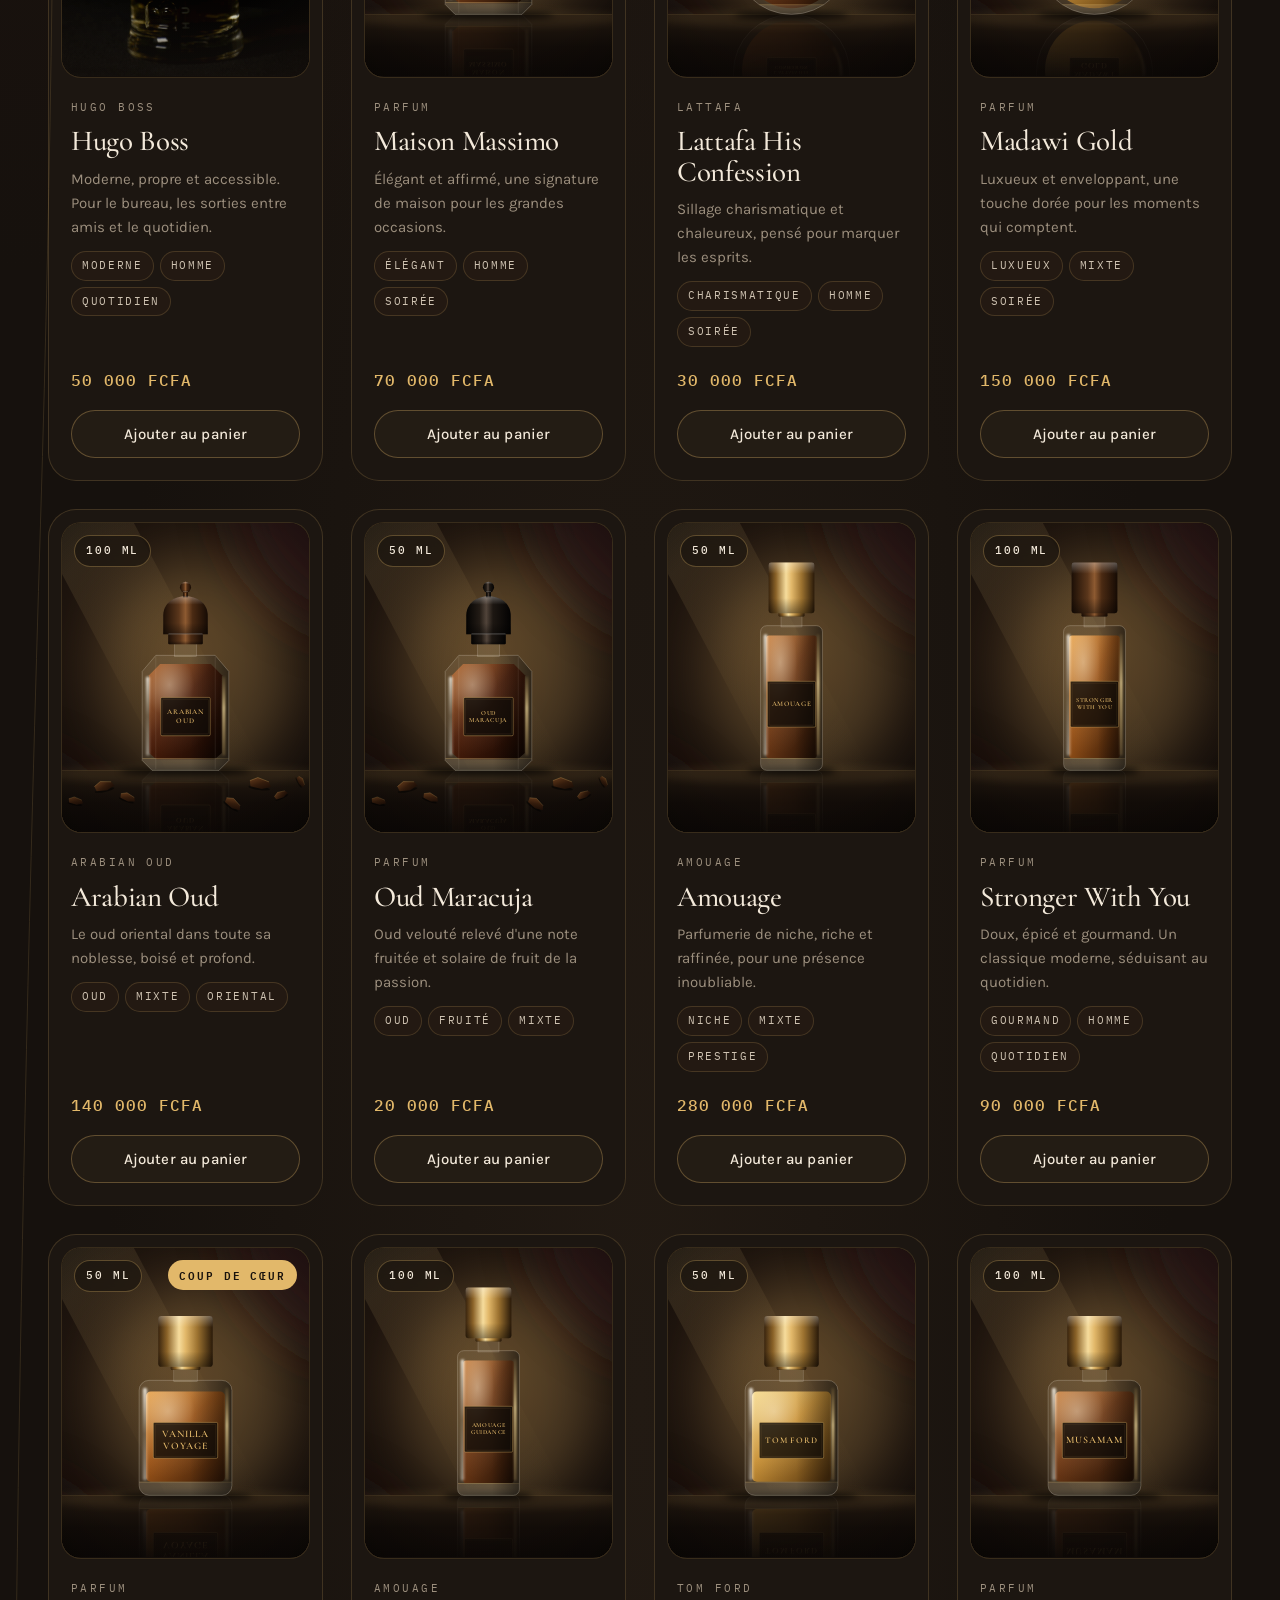
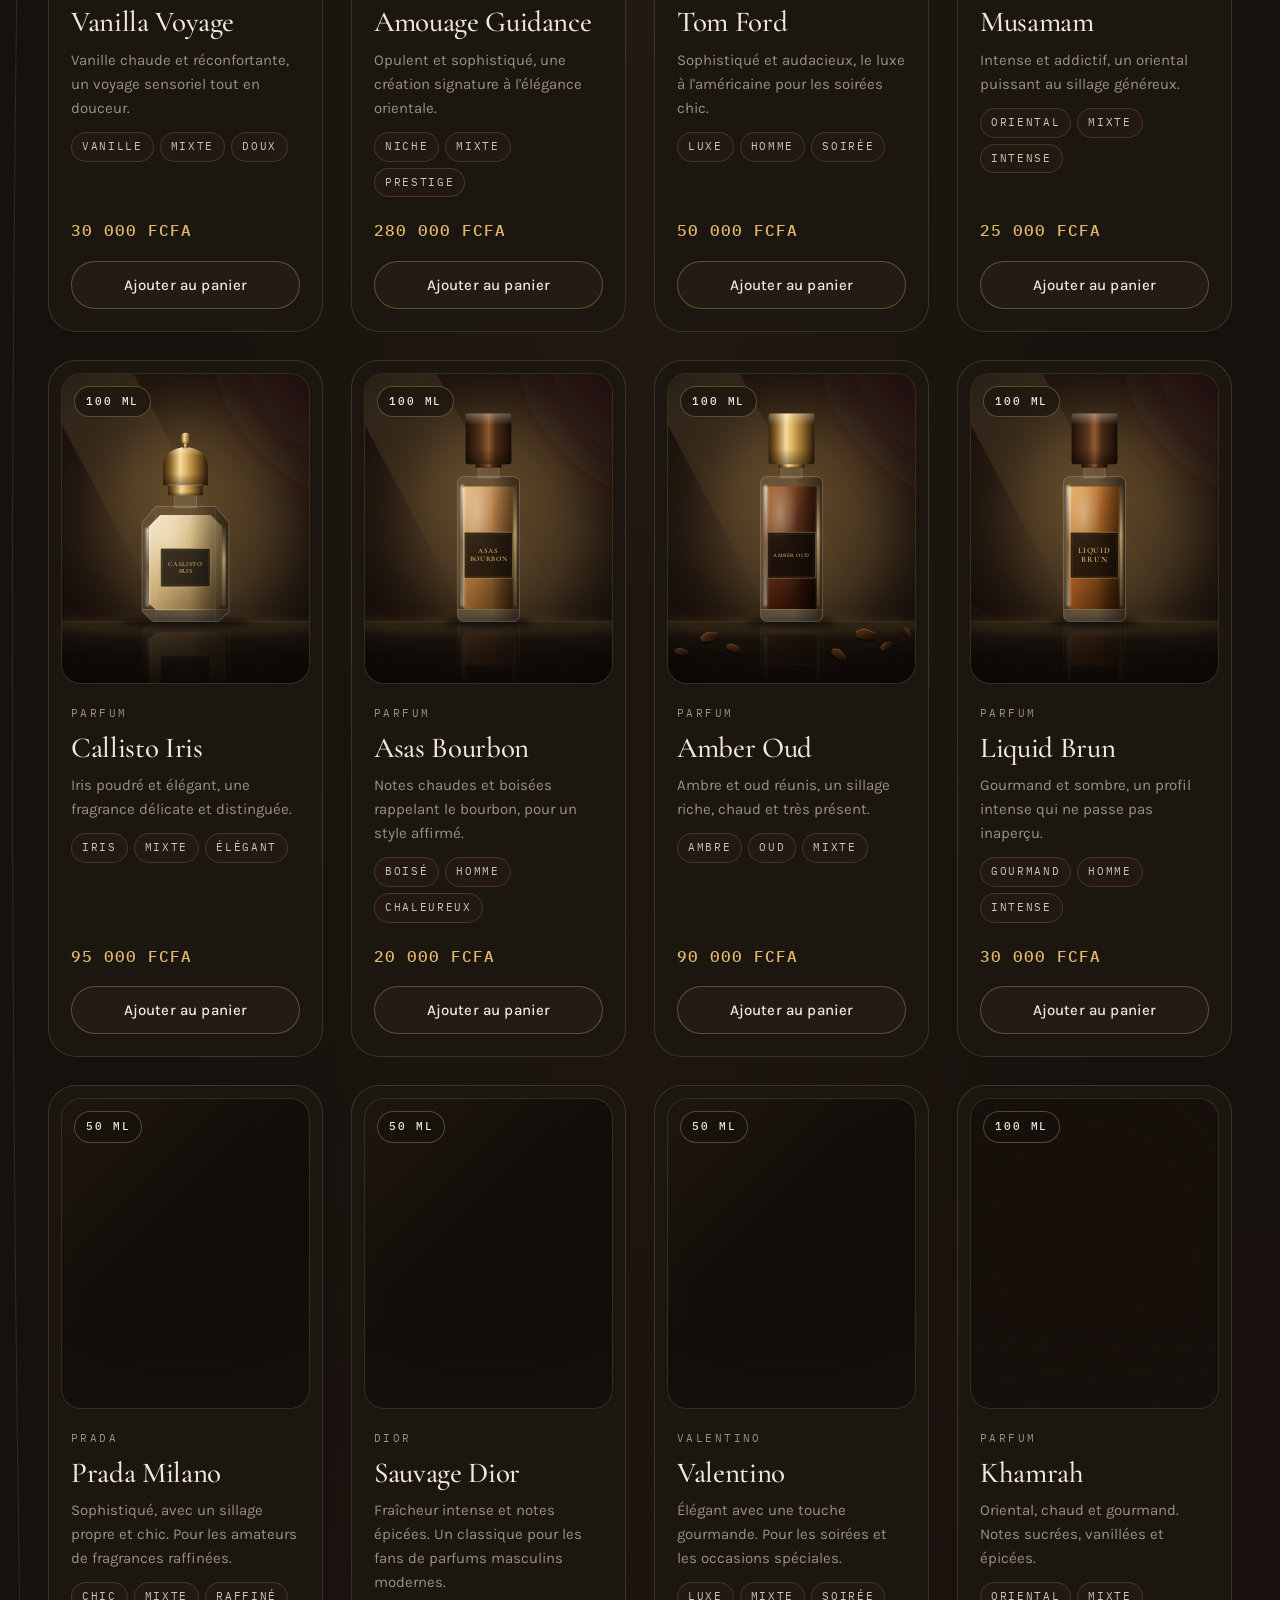
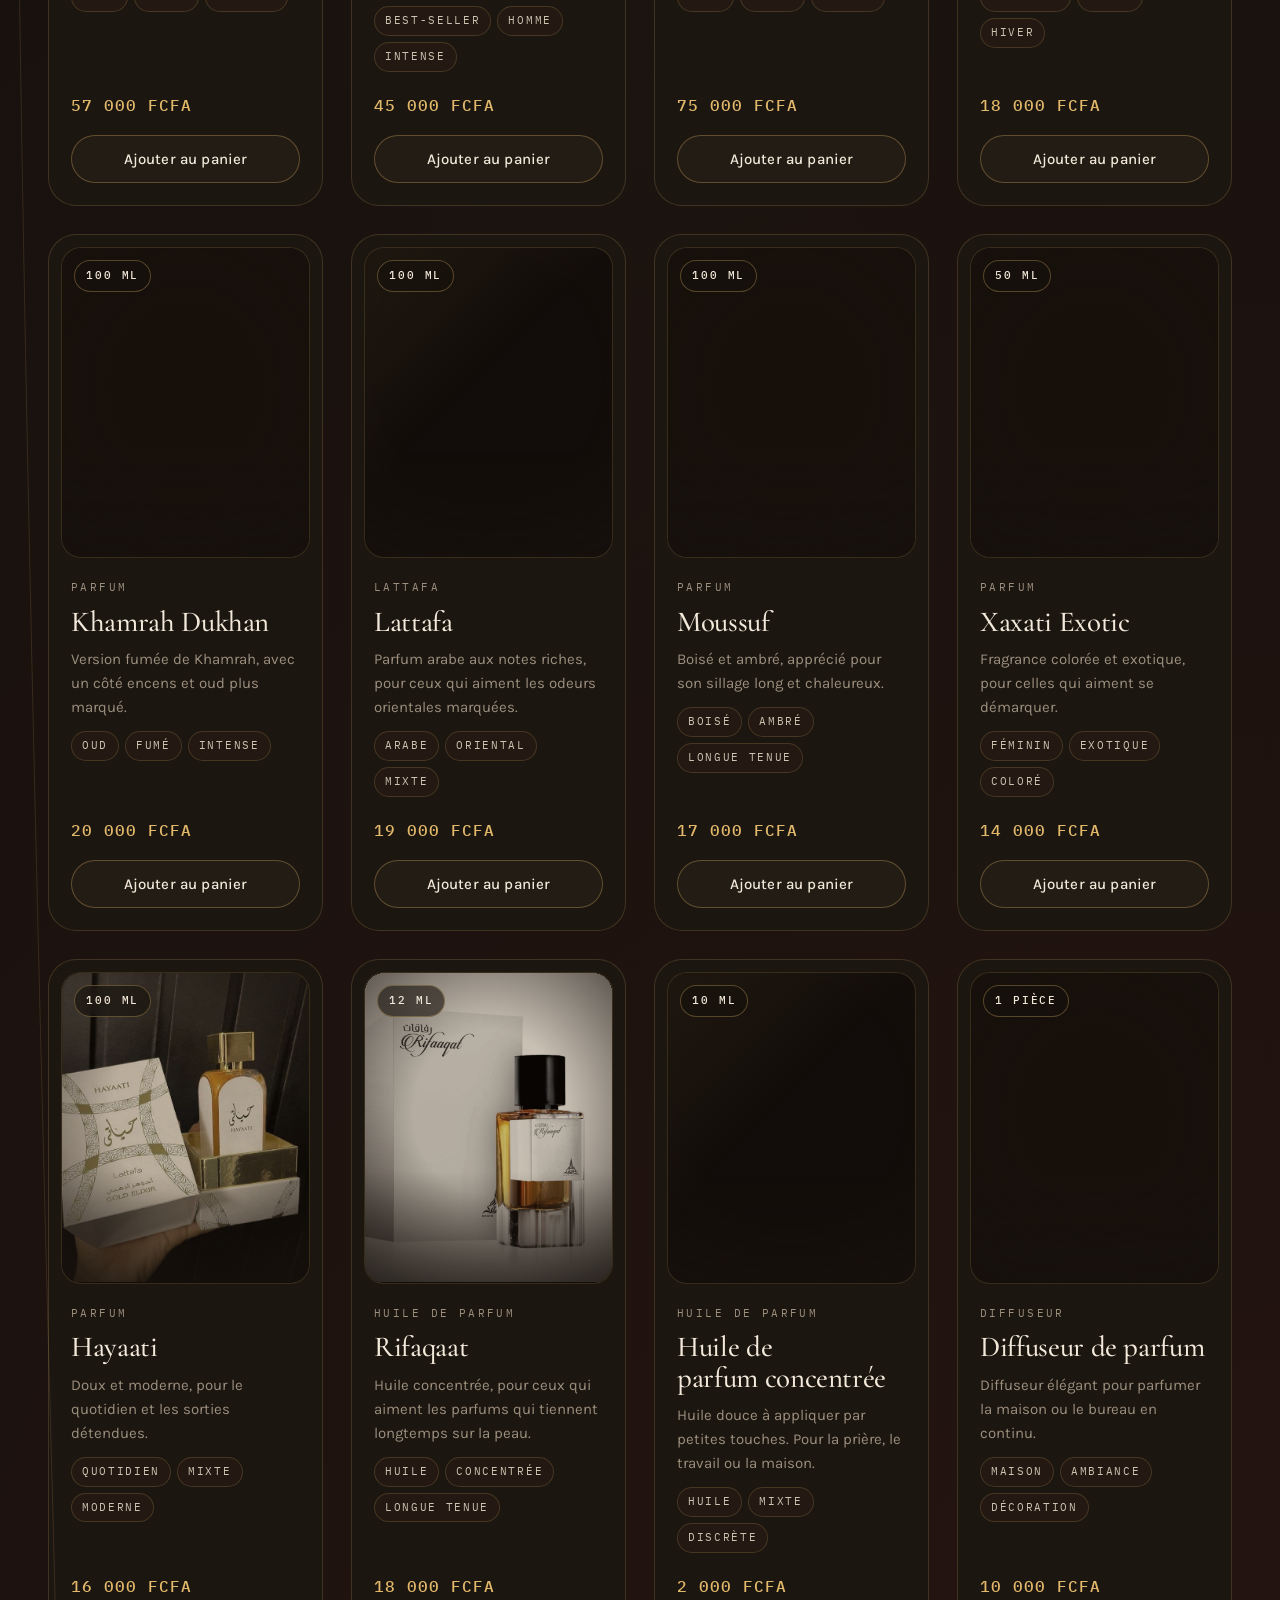
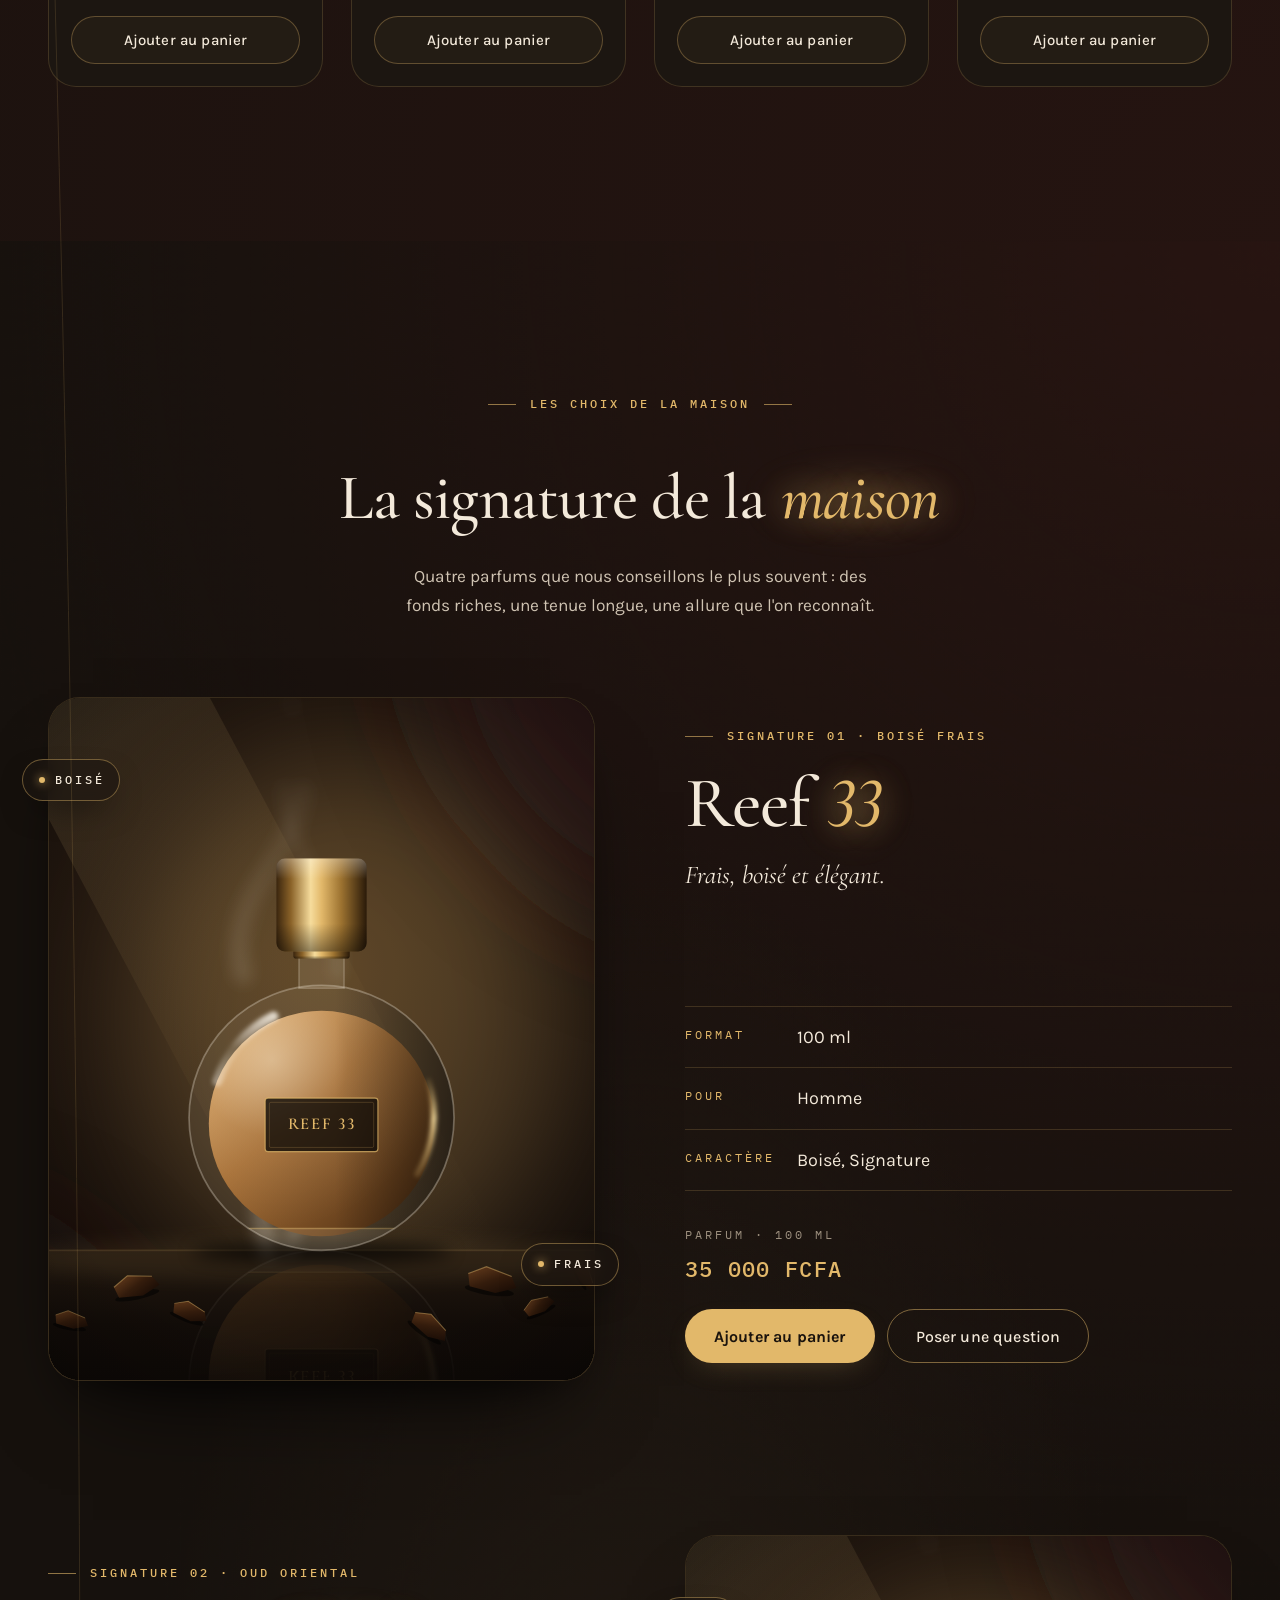
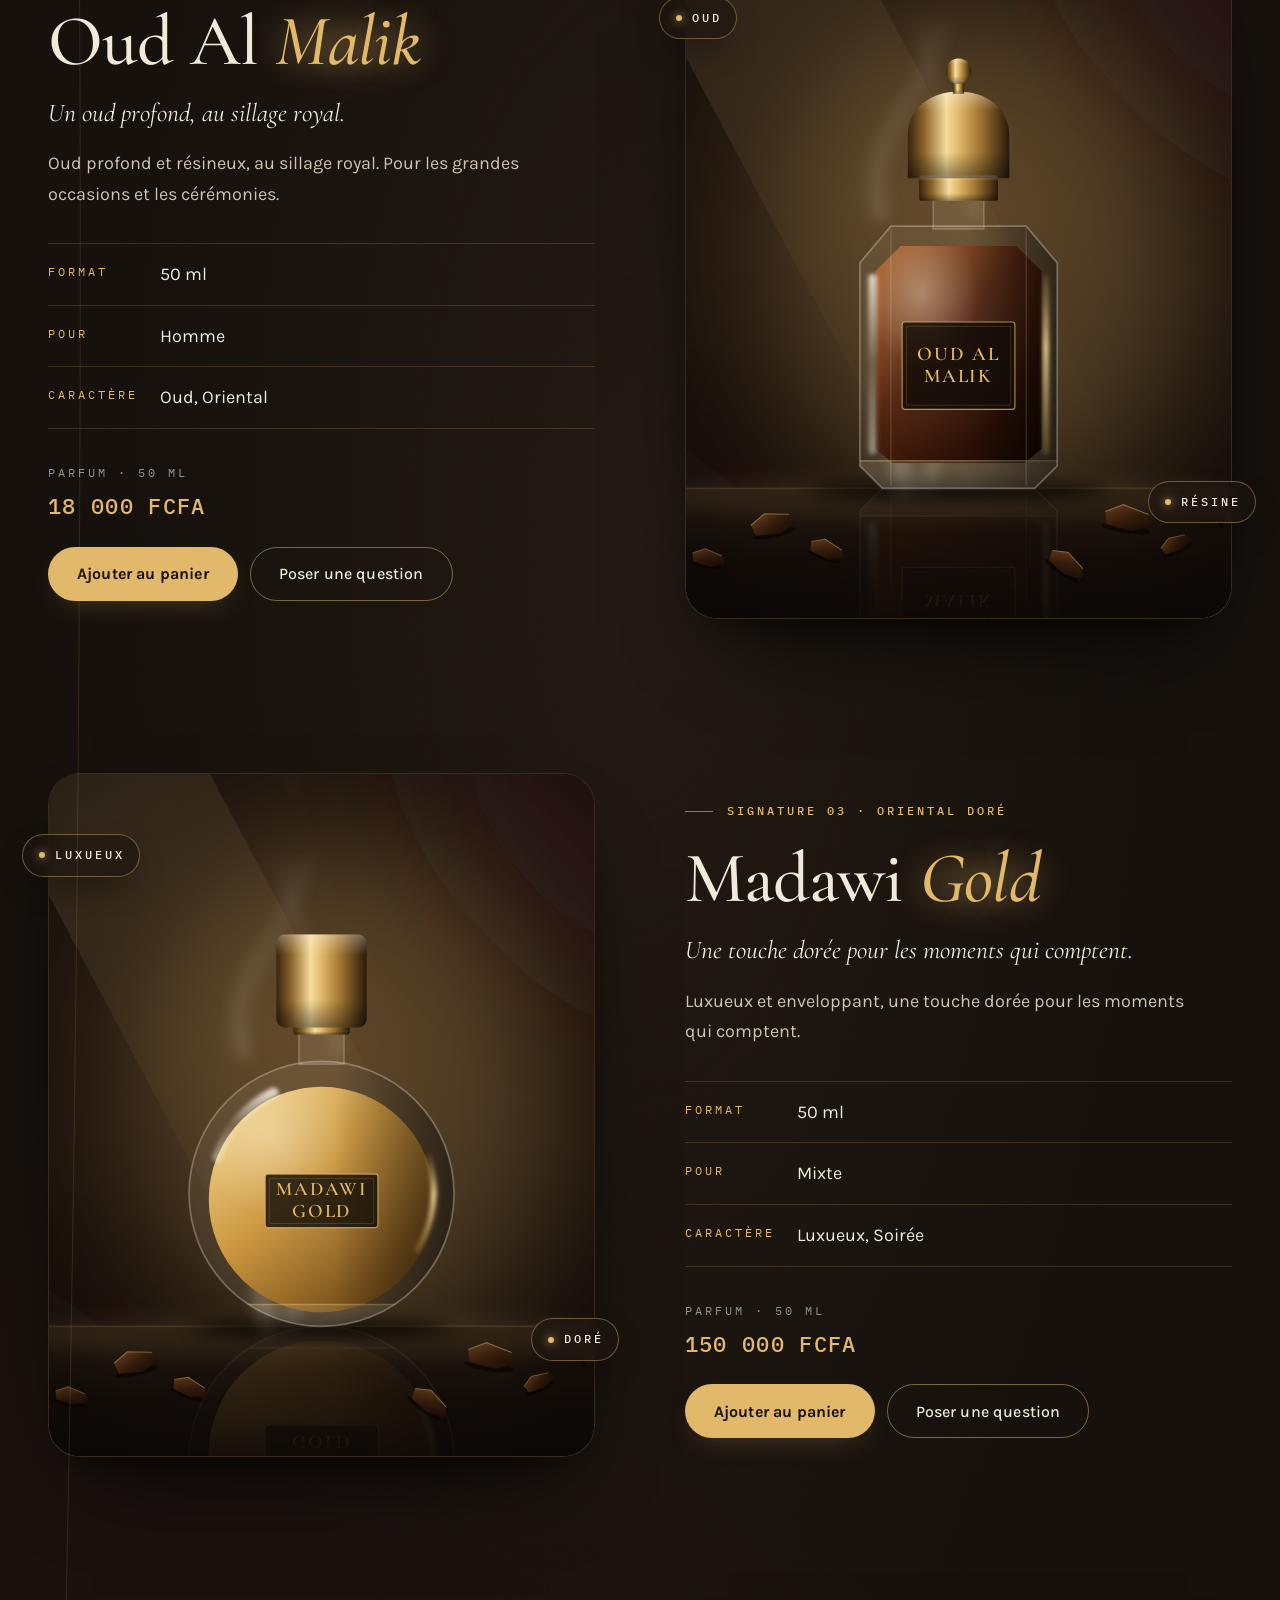
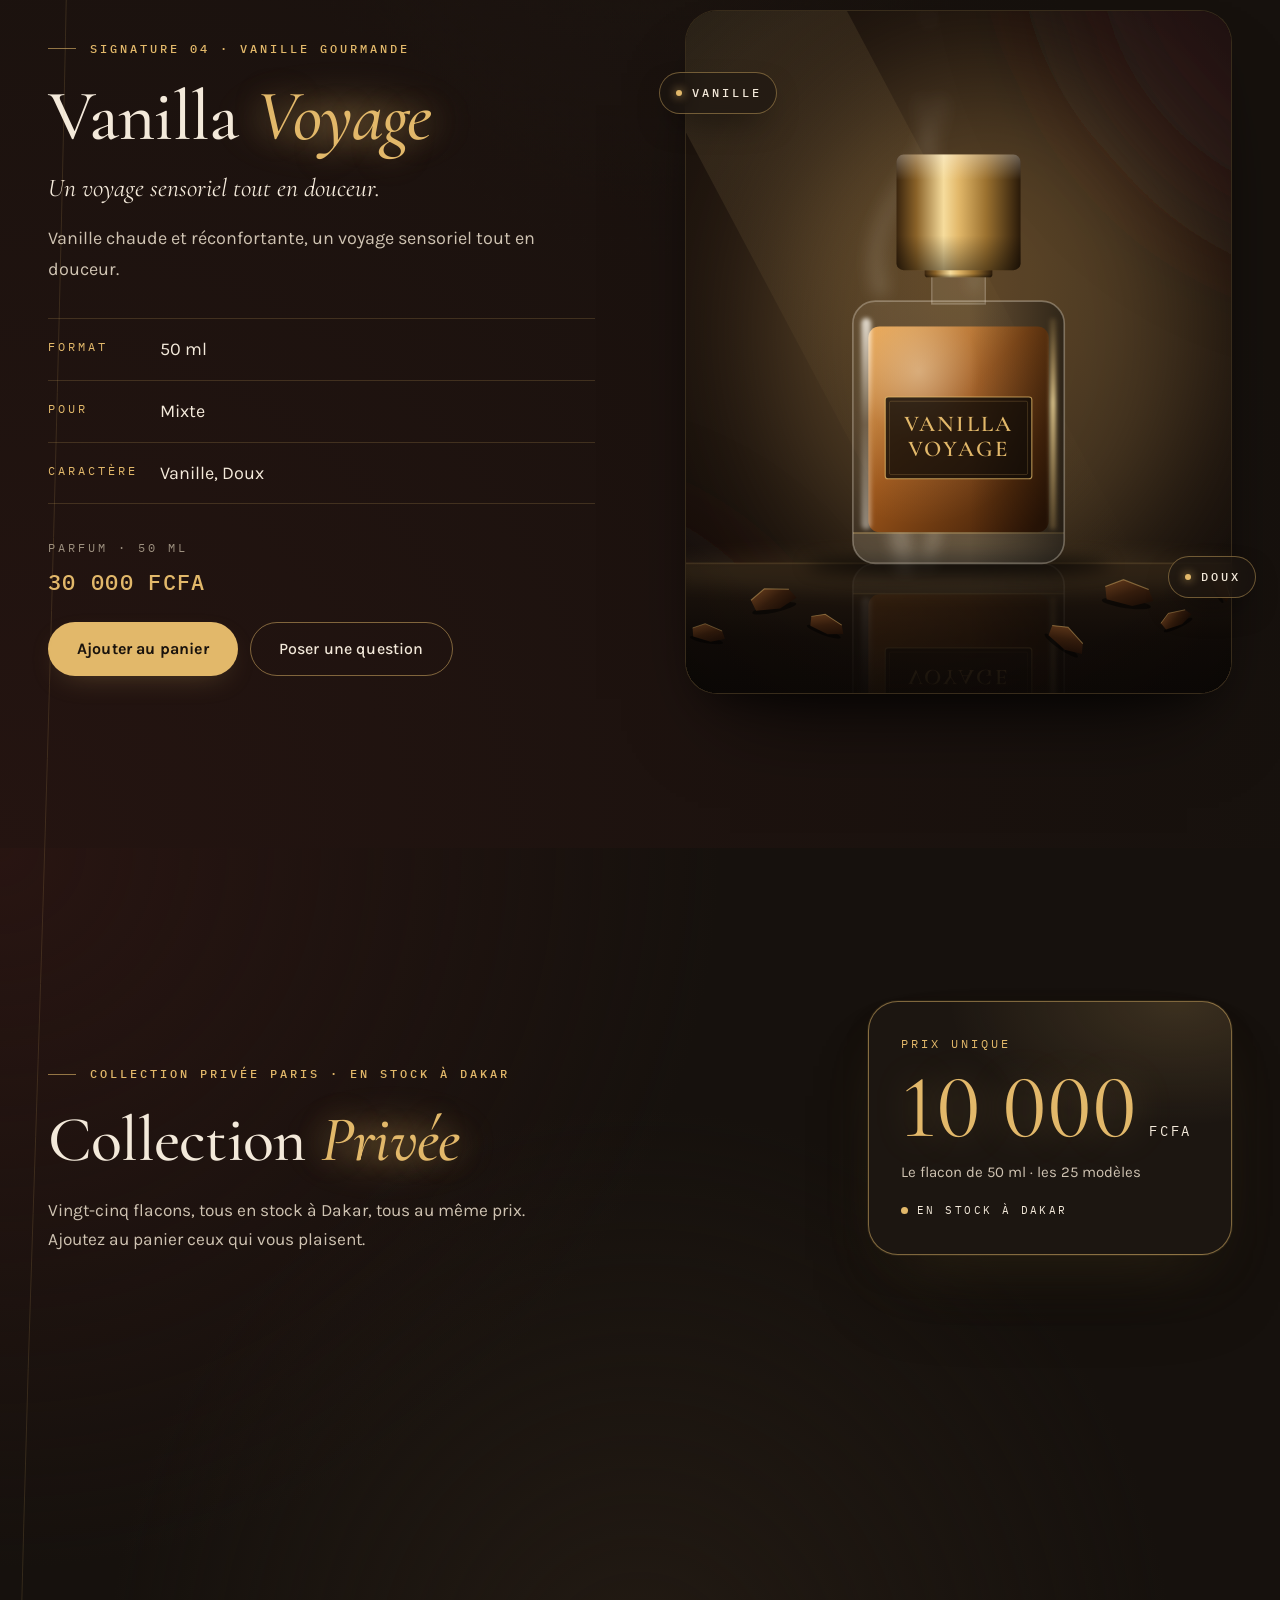
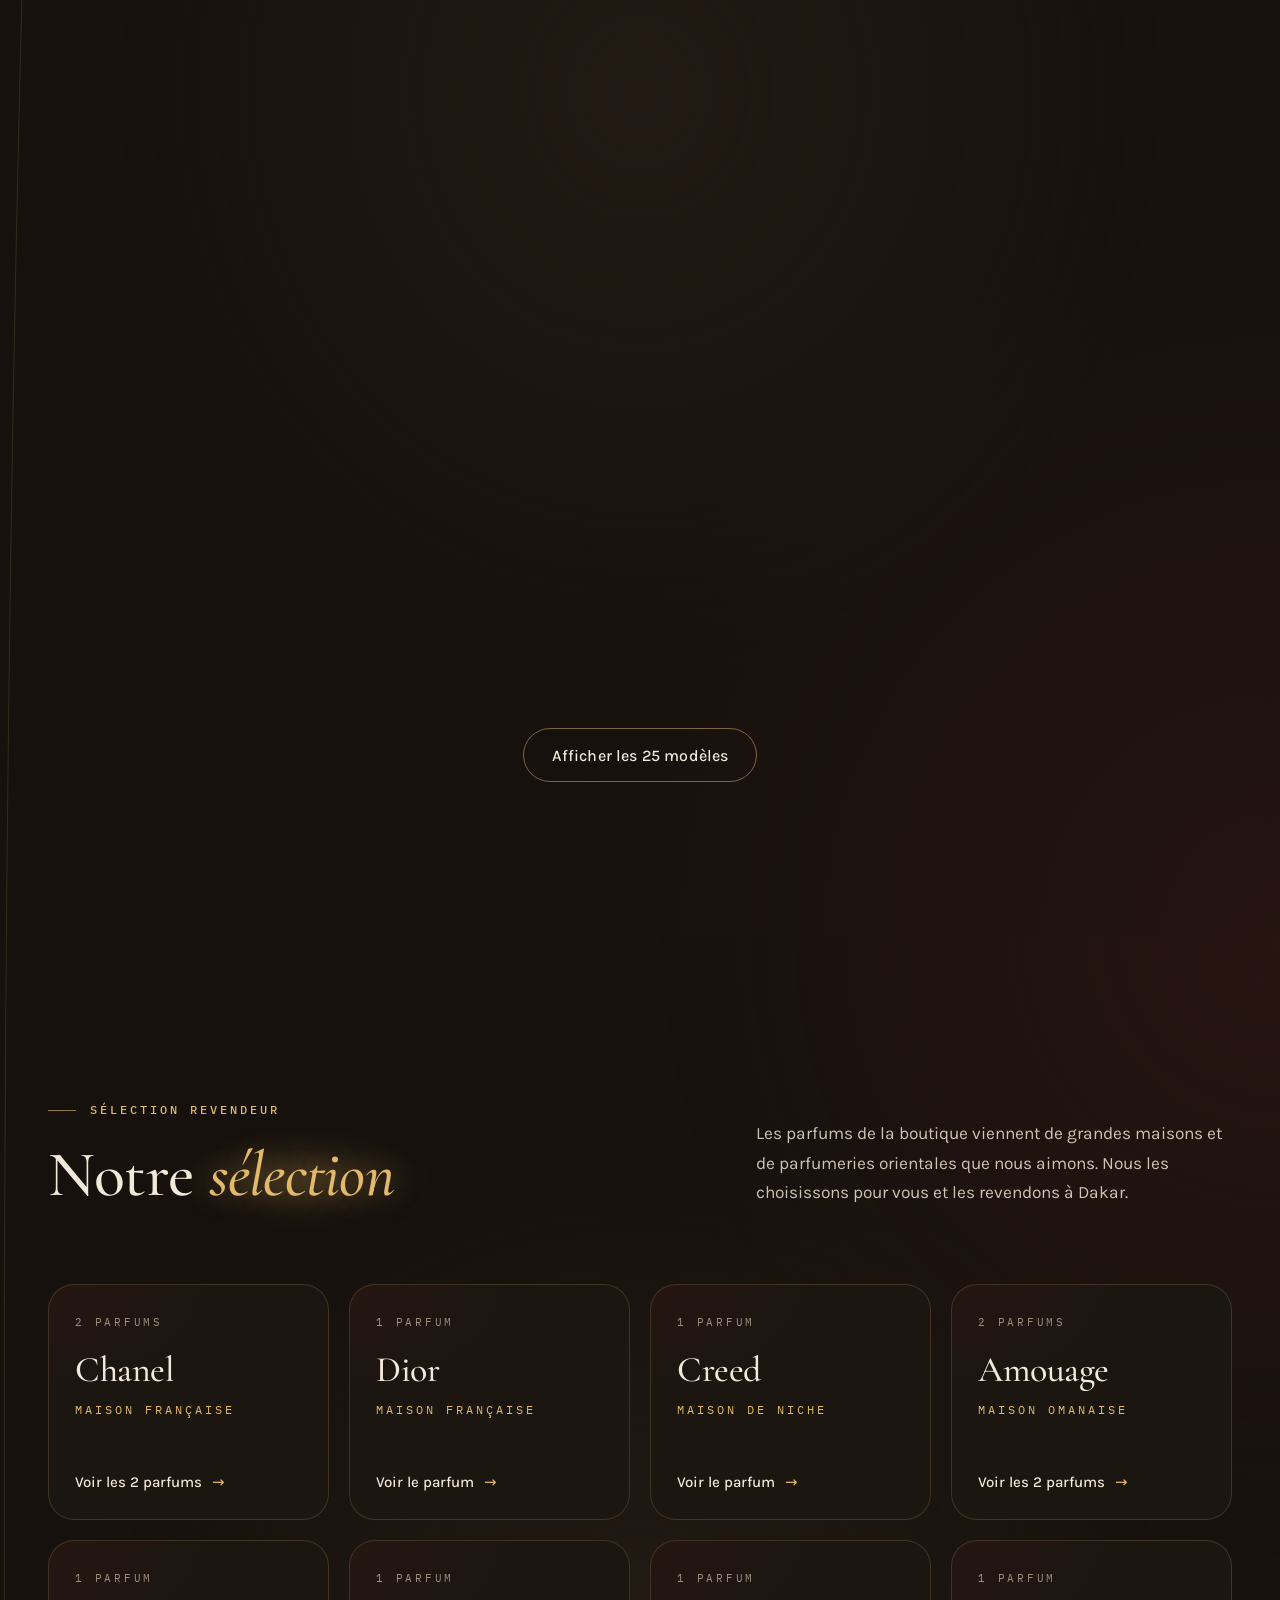
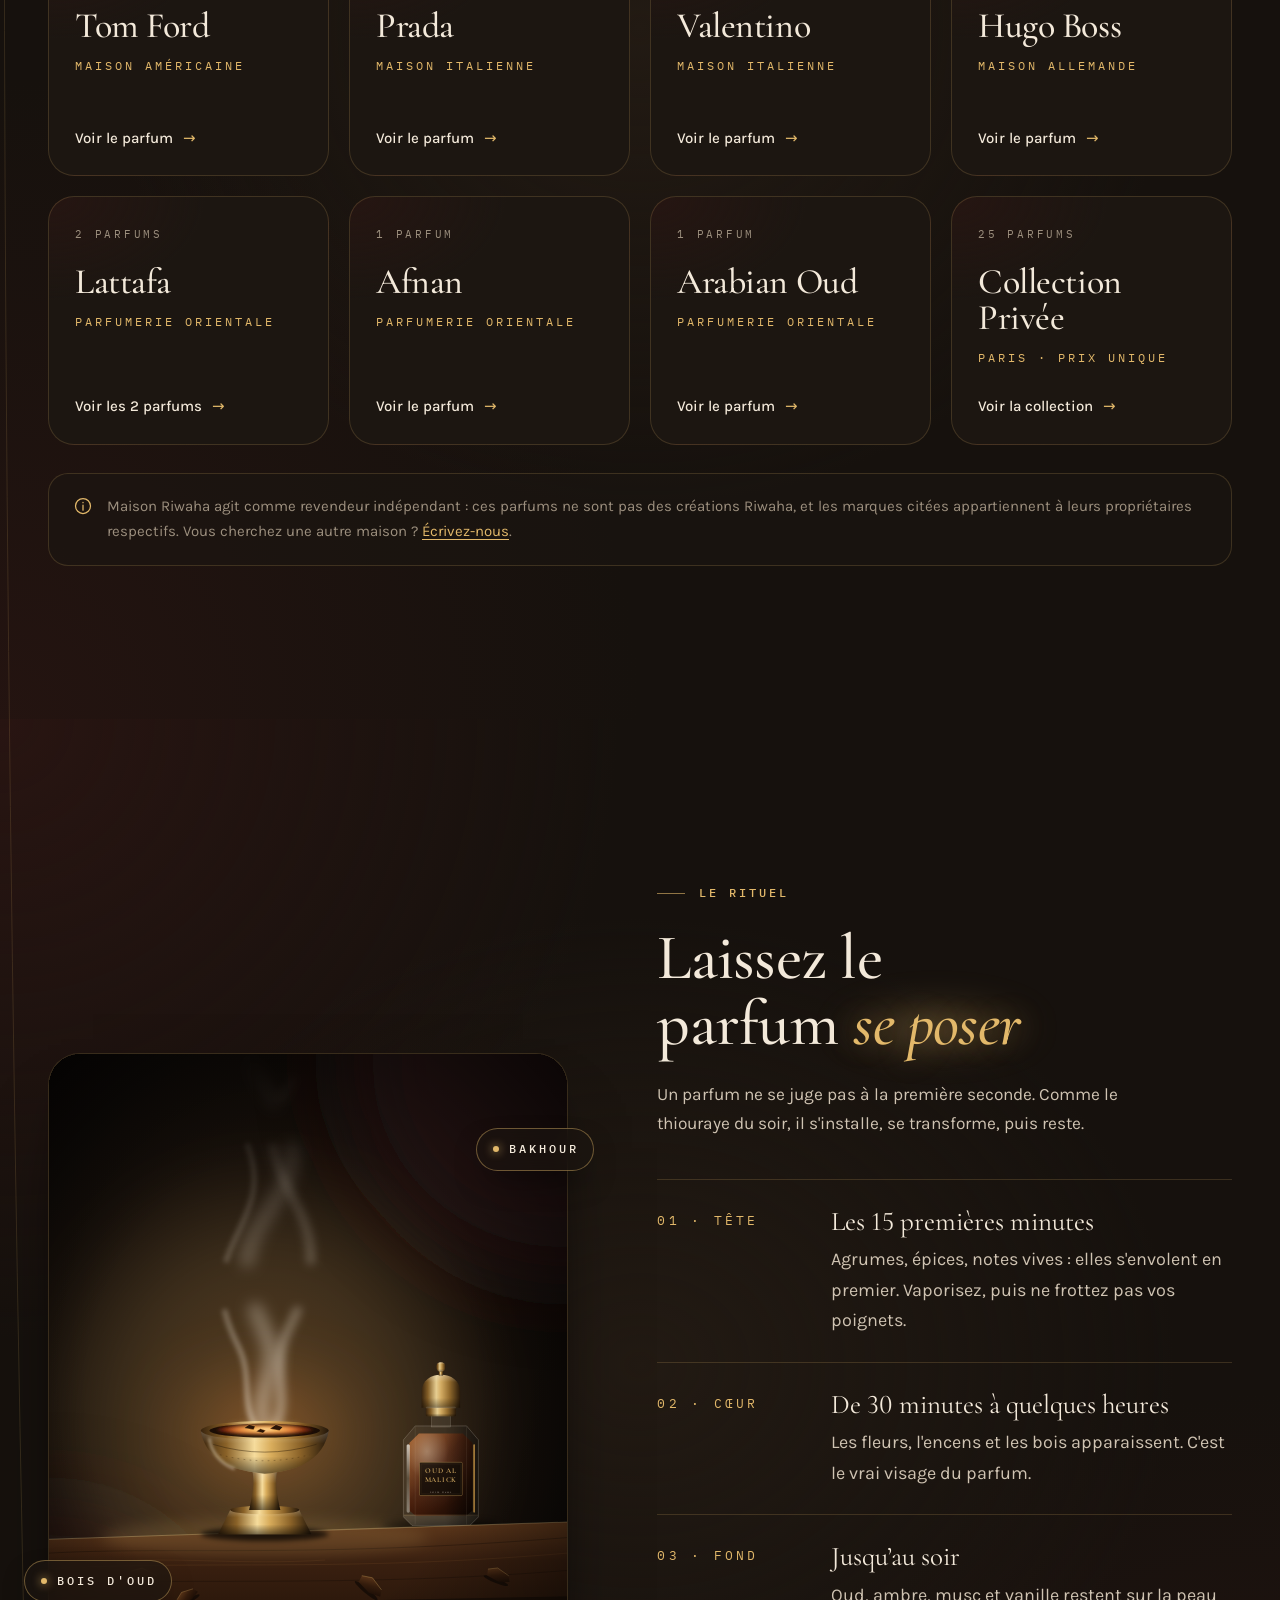
==== commit 2be4b1d1: "Add files via upload" ====
--- a/index.html
+++ b/index.html
@@ -1,2401 +1,434 @@
-<!DOCTYPE html>
+<!doctype html>
 <html lang="fr">
 <head>
-<meta charset="UTF-8">
-<meta name="viewport" content="width=device-width, initial-scale=1.0">
-<title>Maison Riwaha Ndakaru · Parfums et huiles à Dakar</title>
-<meta name="description" content="Parfums et huiles concentrées sélectionnés à Dakar. Tenue longue durée, formats 10 à 100 ml, commande sur WhatsApp, paiement Orange Money ou Wave.">
-<meta name="theme-color" content="#0c0a08">
-<link rel="icon" href="data:image/svg+xml,%3Csvg xmlns='http://www.w3.org/2000/svg' viewBox='0 0 32 32'%3E%3Crect width='32' height='32' rx='7' fill='%230c0a08'/%3E%3Cpath d='M16 5c3.6 4.4 6 7.6 6 10.6A6 6 0 0 1 10 15.6C10 12.6 12.4 9.4 16 5z' fill='%23e0b76b'/%3E%3Crect x='13' y='22' width='6' height='5' rx='1.4' fill='%23e0b76b' opacity='.5'/%3E%3C/svg%3E">
-<meta property="og:title" content="Maison Riwaha Ndakaru · Parfums et huiles à Dakar">
-<meta property="og:description" content="Parfums et huiles concentrées, tenue longue durée. Commande sur WhatsApp.">
-<meta property="og:type" content="website">
-<meta property="og:url" content="https://famous-hotteok-4ee8ab.netlify.app/">
-<meta property="og:site_name" content="Maison Riwaha Ndakaru">
-<meta property="og:locale" content="fr_FR">
-<meta property="og:image" content="https://famous-hotteok-4ee8ab.netlify.app/assets/img/social-card.jpg">
-<meta property="og:image:width" content="1200">
-<meta property="og:image:height" content="630">
-<meta property="og:image:alt" content="Flacon de parfum pose sur une branche de bois flotte">
-<meta name="twitter:card" content="summary_large_image">
-<link rel="preconnect" href="https://fonts.googleapis.com">
-<link rel="preconnect" href="https://fonts.gstatic.com" crossorigin>
-<link href="https://fonts.googleapis.com/css2?family=Amiri:wght@400;700&family=Karla:wght@400;700&family=DM+Mono:wght@500&display=swap" rel="stylesheet">
-<link href="https://fonts.googleapis.com/css2?family=Cormorant+Garamond:wght@500;600&family=Jost:wght@400;500&display=swap" rel="stylesheet">
-<style>
-/* ==================== TOKENS ==================== */
-:root{
-  --ink:#0c0a08; --ink-2:#141009; --ink-3:#1b140d;
-  --sand:#efe4d3; --sand-dim:#c9bda9; --sand-mute:#9a8d7c;
-  --gold:#e0b76b; --gold-deep:#a97f37; --ember:#8a3520;
-  --line:rgba(224,183,107,.14);
-  --line-strong:#7a6640;
-  --e1:cubic-bezier(.22,.61,.36,1);
-  --e2:cubic-bezier(.65,0,.35,1);
-  --display:"Amiri",Georgia,"Times New Roman",serif;
-  --body:"Karla",system-ui,-apple-system,"Segoe UI",sans-serif;
-  --mono:"DM Mono",ui-monospace,"SFMono-Regular",monospace;
-  --shadow:0 24px 60px rgba(0,0,0,.55);
-  --pad:clamp(58px,8vw,118px);
-}
-*{box-sizing:border-box;margin:0;padding:0}
-html,body{overflow-x:hidden;overflow-x:clip}
-html{scroll-behavior:smooth;-webkit-text-size-adjust:100%}
-body{font-family:var(--body);background:var(--ink);color:var(--sand);line-height:1.65;
-  font-size:clamp(15px,1.02vw,16.5px);-webkit-font-smoothing:antialiased}
-a{text-decoration:none;color:inherit}
-img{display:block;max-width:100%}
-button{font:inherit;color:inherit;cursor:pointer;border:none;background:none}
-::selection{background:var(--gold);color:var(--ink)}
-:focus-visible{outline:2px solid var(--gold);outline-offset:3px;border-radius:4px}
-.sr-only{position:absolute;width:1px;height:1px;padding:0;margin:-1px;overflow:hidden;clip:rect(0 0 0 0);white-space:nowrap;border:0}
-[hidden]{display:none!important}
-.skip{position:absolute;left:-999px;top:8px;z-index:200;background:var(--gold);color:var(--ink);padding:10px 16px;border-radius:999px;font-weight:700}
-.skip:focus{left:16px}
-.container{width:min(1160px,100% - 40px);margin-inline:auto}
-header,main,footer{position:relative;z-index:1}
-.off,.off *,.off *::before,.off *::after{animation-play-state:paused!important}
-body.paused *,body.paused *::before,body.paused *::after{animation-play-state:paused!important}
-
-/* ==================== SYSTÈME DE RÉVÉLATION ==================== */
-.rv{opacity:0;transform:translateY(22px);transition:opacity .9s var(--e1),transform .9s var(--e1)}
-.rv.in{opacity:1;transform:none}
-.stag>*{opacity:0;transform:translateY(26px);transition:opacity .75s var(--e1),transform .75s var(--e1)}
-.stag.in>*{opacity:1;transform:none}
-.stag.in>*:nth-child(1){transition-delay:.04s}
-.stag.in>*:nth-child(2){transition-delay:.12s}
-.stag.in>*:nth-child(3){transition-delay:.2s}
-.stag.in>*:nth-child(4){transition-delay:.28s}
-.stag.in>*:nth-child(5){transition-delay:.36s}
-.stag.in>*:nth-child(6){transition-delay:.44s}
-.stag.in>*:nth-child(7){transition-delay:.52s}
-.stag.in>*:nth-child(8){transition-delay:.6s}
-.stag.in>*:nth-child(n+9){transition-delay:.66s}
-/* retrait des délais une fois l'entrée terminée : même spécificité, plus tard dans la source.
-   --fd laisse les filtres de la boutique poser leur propre décalage ensuite. */
-.stag.done>*:nth-child(n){transition-delay:var(--fd,0s)}
-
-/* ==================== COUCHE D'AMBIANCE ==================== */
-.env{position:fixed;inset:0;z-index:0;pointer-events:none;overflow:hidden}
-.env i{position:absolute;display:block;border-radius:50%;filter:blur(80px);will-change:transform}
-.env .g1{width:70vw;height:70vw;left:-20vw;top:-18vh;background:radial-gradient(circle,rgba(224,183,107,.16),transparent 66%);animation:drift1 96s var(--e2) -22s infinite alternate}
-.env .g2{width:62vw;height:62vw;right:-18vw;bottom:-20vh;background:radial-gradient(circle,rgba(138,53,32,.24),transparent 66%);animation:drift2 124s var(--e2) -55s infinite alternate}
-.env .g3{width:44vw;height:44vw;left:38vw;top:52vh;background:radial-gradient(circle,rgba(169,127,55,.13),transparent 68%);animation:drift3 148s var(--e2) -80s infinite alternate}
-@keyframes drift1{to{transform:translate3d(11vw,9vh,0) scale(1.18)}}
-@keyframes drift2{to{transform:translate3d(-9vw,-11vh,0) scale(1.12)}}
-@keyframes drift3{to{transform:translate3d(-13vw,7vh,0) scale(.86)}}
-.grain{position:absolute;inset:-70px;opacity:.055;pointer-events:none;animation:grain 7s steps(5) infinite;
-  background-image:url("data:image/svg+xml,%3Csvg xmlns='http://www.w3.org/2000/svg' width='180' height='180'%3E%3Cfilter id='n'%3E%3CfeTurbulence type='fractalNoise' baseFrequency='.85' numOctaves='3'/%3E%3C/filter%3E%3Crect width='100%25' height='100%25' filter='url(%23n)'/%3E%3C/svg%3E")}
-@keyframes grain{0%{transform:translate(0,0)}20%{transform:translate(-12px,6px)}40%{transform:translate(8px,-10px)}60%{transform:translate(-6px,-6px)}80%{transform:translate(10px,8px)}100%{transform:translate(0,0)}}
-@media (pointer:coarse){.grain{animation:none}}
-
-/* ==================== LE FIL D'AMBRE (élément signature) ==================== */
-.thread{position:fixed;left:max(8px,1.8vw);top:0;height:100vh;width:56px;z-index:2;pointer-events:none}
-.thread .track{stroke:rgba(224,183,107,.1);stroke-width:1.2;fill:none}
-.thread .draw{stroke:url(#tg);stroke-width:1.8;fill:none;stroke-linecap:round}
-.thread .drop{fill:var(--gold);opacity:0;filter:drop-shadow(0 0 6px rgba(224,183,107,.9))}
-@media (max-width:1240px){.thread{display:none}}
-
-/* ==================== EN-TÊTE ==================== */
-header{position:sticky;top:0;z-index:60}
-.bar{position:absolute;inset:0;background:rgba(12,10,8,.62);backdrop-filter:blur(14px);-webkit-backdrop-filter:blur(14px);
-  border-bottom:1px solid transparent;opacity:0;transition:opacity .5s var(--e1),border-color .5s var(--e1)}
-header.slim .bar{opacity:1;border-bottom-color:var(--line)}
-.progress{position:absolute;left:0;right:0;bottom:0;height:1.5px;transform:scaleX(0);transform-origin:0 50%;
-  background:linear-gradient(90deg,var(--gold-deep),var(--gold));will-change:transform}
-.navbar{position:relative;display:flex;align-items:center;justify-content:space-between;gap:18px;padding:20px 0;transition:padding .5s var(--e1)}
-header.slim .navbar{padding:11px 0}
-.logo{display:inline-flex;align-items:baseline;gap:8px;font-family:var(--display);font-size:1.1rem;letter-spacing:.16em;
-  text-transform:uppercase;transform-origin:left center;transition:transform .5s var(--e1)}
-header.slim .logo{transform:scale(.92)}
-.logo i{font-style:normal;color:var(--gold)}
-.nav-links{display:flex;gap:26px;font-size:.83rem;letter-spacing:.05em}
-.nav-links a{position:relative;color:var(--sand-dim);padding:4px 0;transition:color .35s var(--e1)}
-.nav-links a::after{content:"";position:absolute;left:0;right:0;bottom:0;height:1px;background:var(--gold);
-  transform:scaleX(0);transform-origin:0 50%;transition:transform .45s var(--e1)}
-.nav-links a:hover,.nav-links a:focus-visible{color:var(--sand)}
-.nav-links a:hover::after,.nav-links a:focus-visible::after{transform:scaleX(1)}
-.cart-link{display:inline-flex;align-items:center;gap:9px;font-size:.83rem;letter-spacing:.04em;color:var(--sand);
-  border:1px solid var(--line-strong);border-radius:999px;padding:8px 14px;
-  transition:border-color .4s var(--e1),transform .4s var(--e1)}
-.cart-link:hover{border-color:var(--gold);transform:translateY(-2px)}
-.cart-count{display:inline-grid;place-items:center;min-width:22px;height:22px;padding:0 6px;border-radius:999px;
-  background:var(--gold);color:var(--ink);font-family:var(--mono);font-size:.72rem}
-.cart-count.pop{animation:pop .55s var(--e1)}
-@keyframes pop{0%{transform:scale(1)}35%{transform:scale(1.45)}100%{transform:scale(1)}}
-
-/* menu mobile */
-.burger{display:none;flex-direction:column;align-items:center;justify-content:center;gap:5px;
-  width:44px;height:44px;border-radius:50%;border:1px solid var(--line-strong);flex:none;
-  transition:border-color .4s var(--e1)}
-.burger:hover{border-color:var(--gold)}
-.burger i{display:block;width:17px;height:1.5px;background:var(--sand);transition:transform .45s var(--e1)}
-.burger[aria-expanded="true"] i:nth-child(1){transform:translateY(3.25px) rotate(45deg)}
-.burger[aria-expanded="true"] i:nth-child(2){transform:translateY(-3.25px) rotate(-45deg)}
-.menu{position:fixed;inset:0;z-index:70;display:flex;flex-direction:column;justify-content:center;gap:2px;
-  padding:0 clamp(24px,7vw,48px);background:rgba(9,7,5,.95);backdrop-filter:blur(18px);-webkit-backdrop-filter:blur(18px);
-  opacity:0;transition:opacity .45s var(--e1)}
-.menu.open{opacity:1}
-.menu a{font-family:var(--display);font-size:clamp(1.6rem,7vw,2.1rem);padding:15px 0;border-bottom:1px solid var(--line);
-  opacity:0;transform:translateY(20px);transition:opacity .55s var(--e1),transform .55s var(--e1)}
-.menu.open a{opacity:1;transform:none}
-.menu.open a:nth-child(1){transition-delay:.1s}
-.menu.open a:nth-child(2){transition-delay:.16s}
-.menu.open a:nth-child(3){transition-delay:.22s}
-.menu.open a:nth-child(4){transition-delay:.28s}
-.menu.open a:nth-child(5){transition-delay:.34s}
-.menu.open a:nth-child(6){transition-delay:.4s}
-.menu.open a:nth-child(7){transition-delay:.46s}
-.menu .m-cta{border-bottom:none;margin-top:22px;font-family:var(--body);font-size:.95rem;color:var(--gold)}
-body.locked{overflow:hidden}
-@media (max-width:940px){.burger{display:flex}}
-@media (min-width:941px){.menu{display:none}}
-
-/* ==================== BOUTONS ==================== */
-.btn{display:inline-flex;align-items:center;justify-content:center;gap:9px;position:relative;overflow:hidden;
-  border-radius:999px;padding:13px 26px;font-size:.92rem;font-weight:700;
-  transition:transform .45s var(--e1),box-shadow .45s var(--e1),border-color .45s var(--e1),color .45s var(--e1)}
-.btn span{position:relative;z-index:1}
-.btn-primary{background:var(--gold);color:#17110a;box-shadow:0 10px 30px rgba(224,183,107,.15)}
-.btn-primary::before{content:"";position:absolute;inset:0;transform:translateX(-120%);transition:transform .85s var(--e1);
-  background:linear-gradient(100deg,transparent 22%,rgba(255,255,255,.5) 50%,transparent 78%)}
-.btn-primary:hover{transform:translateY(-3px);box-shadow:0 18px 42px rgba(224,183,107,.28)}
-.btn-primary:hover::before{transform:translateX(120%)}
-.btn-primary:active{transform:translateY(-1px)}
-.btn-outline{border:1px solid var(--line-strong);color:var(--sand)}
-.btn-outline:hover{border-color:var(--gold);color:var(--gold);transform:translateY(-3px)}
-@media (pointer:coarse){.btn,.chip,.btn-add{min-height:44px;display:inline-flex;align-items:center;justify-content:center}}
-
-/* ==================== TITRES ==================== */
-section{padding:var(--pad) 0;position:relative}
-.kicker{display:inline-flex;align-items:center;gap:12px;font-family:var(--mono);font-size:.7rem;letter-spacing:.24em;
-  text-transform:uppercase;color:var(--gold);margin-bottom:16px}
-.kicker::before{content:"";width:26px;height:1px;background:var(--gold);transform:scaleX(0);transform-origin:0 50%;
-  transition:transform .9s var(--e1) .12s}
-.in .kicker::before{transform:scaleX(1)}
-.h2{font-family:var(--display);font-weight:400;font-size:clamp(2rem,4.4vw,3.3rem);line-height:1.14;
-  letter-spacing:-.01em;max-width:22ch;padding-bottom:.08em}
-.h2 em{font-style:italic;color:var(--gold)}
-.lede{color:var(--sand-dim);max-width:58ch;margin-top:18px;font-size:1.01rem}
-
-/* ==================== HÉRO ==================== */
-.hero{padding:clamp(36px,6vw,80px) 0 var(--pad);display:grid;grid-template-columns:1.06fr .94fr;
-  gap:clamp(28px,5vw,66px);align-items:center}
-.hero-badge{display:inline-flex;align-items:center;gap:10px;padding:5px 14px 5px 5px;border-radius:999px;
-  border:1px solid var(--line);font-size:.76rem;color:var(--sand-mute);margin-bottom:22px;background:rgba(20,16,9,.5)}
-.hero-badge b{font-family:var(--mono);font-size:.64rem;letter-spacing:.14em;text-transform:uppercase;font-weight:500;
-  padding:4px 10px;border-radius:999px;background:var(--gold);color:var(--ink)}
-h1{font-family:var(--display);font-weight:400;font-size:clamp(2.4rem,5.9vw,4.4rem);line-height:1.04;
-  letter-spacing:-.015em;margin-bottom:20px}
-.w{position:relative;display:inline-block;opacity:0;transform:translateY(30px);
-  transition:opacity .95s var(--e1),transform 1.05s var(--e1);transition-delay:calc(var(--i)*72ms)}
-.w::before{content:attr(data-w);position:absolute;left:0;top:0;filter:blur(13px);opacity:1;pointer-events:none;
-  transition:opacity .95s var(--e1);transition-delay:calc(var(--i)*72ms + 140ms)}
-.w.em{color:var(--gold);font-style:italic}
-.w.em::after{content:"";position:absolute;left:-10%;right:-10%;top:4%;bottom:4%;z-index:-1;border-radius:50%;
-  background:radial-gradient(ellipse,rgba(224,183,107,.32),transparent 70%);filter:blur(24px);opacity:0;
-  transition:opacity 1.5s var(--e1);transition-delay:calc(var(--i)*72ms + 420ms)}
-.lit .w{opacity:1;transform:none}
-.lit .w::before{opacity:0}
-.lit .w.em::after{opacity:1}
-.hero-stage>*{opacity:0;transform:translateY(20px);transition:opacity .9s var(--e1),transform .9s var(--e1)}
-.lit .hero-stage>*{opacity:1;transform:none}
-.lit .hero-stage>.s1{transition-delay:.06s}
-.lit .hero-stage>.s2{transition-delay:.74s}
-.lit .hero-stage>.s3{transition-delay:.88s}
-.lit .hero-stage>.s4{transition-delay:1.04s}
-.hero-cta{display:flex;flex-wrap:wrap;gap:14px;margin:26px 0 16px}
-.hero-small{font-size:.82rem;color:var(--sand-mute)}
-.cue{display:inline-flex;align-items:center;gap:12px;margin-top:34px;font-family:var(--mono);font-size:.64rem;
-  letter-spacing:.2em;text-transform:uppercase;color:var(--sand-mute)}
-.cue i{position:relative;display:block;width:1px;height:34px;overflow:hidden;
-  background:linear-gradient(var(--line-strong),transparent)}
-.cue i::after{content:"";position:absolute;left:-1.5px;top:0;width:4px;height:4px;border-radius:50%;background:var(--gold);
-  animation:falldrop 2.6s var(--e2) infinite}
-@keyframes falldrop{0%{transform:translateY(-6px);opacity:0}25%{opacity:1}80%{opacity:.15}100%{transform:translateY(34px);opacity:0}}
-
-/* la vitrine du héro */
-.hero-visual{will-change:transform}
-.vitrine{position:relative;border-radius:26px;overflow:hidden;aspect-ratio:4/5;border:1px solid var(--line);
-  background:var(--ink-2);box-shadow:var(--shadow);opacity:0;transform:translateY(34px) scale(.985);
-  transition:opacity 1.4s var(--e1) .12s,transform 1.4s var(--e1) .12s}
-.lit .vitrine{opacity:1;transform:none}
-.vitrine>img{width:100%;height:100%;object-fit:cover;will-change:transform;animation:kenburns 34s var(--e2) -6s infinite alternate}
-@keyframes kenburns{from{transform:scale(1.02) translate3d(0,0,0)}to{transform:scale(1.13) translate3d(-1.6%,-2.4%,0)}}
-.vitrine::after{content:"";position:absolute;inset:0;pointer-events:none;
-  background:radial-gradient(ellipse 72% 56% at 50% 46%,transparent 28%,rgba(12,10,8,.6) 100%)}
-.halo{position:absolute;left:50%;top:52%;width:76%;aspect-ratio:1;transform:translate(-50%,-50%);border-radius:50%;
-  pointer-events:none;filter:blur(38px);animation:breathe 9s var(--e2) -2s infinite alternate;
-  background:radial-gradient(circle,rgba(224,183,107,.42),transparent 62%)}
-@keyframes breathe{from{opacity:.26;transform:translate(-50%,-50%) scale(.92)}to{opacity:.6;transform:translate(-50%,-50%) scale(1.08)}}
-.notes{position:absolute;inset:0;pointer-events:none;z-index:2}
-.notes b{position:absolute;font-family:var(--mono);font-size:.64rem;font-weight:500;letter-spacing:.16em;
-  text-transform:uppercase;color:var(--sand-dim);padding:7px 13px;border-radius:999px;
-  border:1px solid rgba(224,183,107,.26);background:rgba(10,8,6,.55);
-  backdrop-filter:blur(9px);-webkit-backdrop-filter:blur(9px);
-  opacity:0;transform:translateY(12px);transition:opacity .8s var(--e1),transform .8s var(--e1);
-  animation:floatnote 11s var(--e2) infinite alternate}
-.lit .notes b{opacity:1;transform:none}
-.notes b:nth-child(1){left:6%;top:16%;transition-delay:1.25s;animation-delay:0s}
-.notes b:nth-child(2){right:7%;top:37%;transition-delay:1.4s;animation-delay:-3.6s}
-.notes b:nth-child(3){left:10%;bottom:22%;transition-delay:1.55s;animation-delay:-7.2s}
-@keyframes floatnote{from{translate:0 0}to{translate:0 -12px}}
-
-/* ==================== PARFUMS ==================== */
-.head-row{display:flex;flex-wrap:wrap;gap:20px;align-items:flex-end;justify-content:space-between}
-.filters{display:flex;flex-wrap:wrap;gap:10px;margin:34px 0 32px}
-.chip{border:1px solid var(--line-strong);border-radius:999px;padding:9px 17px;font-size:.82rem;color:var(--sand-dim);
-  transition:color .4s var(--e1),border-color .4s var(--e1),background-color .4s var(--e1),transform .4s var(--e1)}
-.chip:hover{color:var(--sand);border-color:var(--gold);transform:translateY(-2px)}
-.chip.is-on{background:var(--gold);border-color:var(--gold);color:var(--ink);font-weight:700}
-.catalog-tools{display:grid;grid-template-columns:minmax(0,1fr) minmax(210px,280px);gap:12px;align-items:end;margin:-10px 0 12px}
-.catalog-search{position:relative;display:flex;align-items:center;min-height:48px;border:1px solid var(--line-strong);border-radius:14px;background:rgba(20,16,9,.52);transition:border-color .35s var(--e1),box-shadow .35s var(--e1)}
-.catalog-search:focus-within{border-color:var(--gold);box-shadow:0 0 0 3px rgba(224,183,107,.12)}
-.catalog-search svg{flex:none;width:18px;height:18px;margin-left:16px;color:var(--gold)}
-.catalog-search input{width:100%;min-width:0;border:0;outline:0;background:transparent;color:var(--sand);padding:12px 16px 12px 11px;font:inherit}
-.catalog-search input::placeholder{color:var(--sand-mute);opacity:1}
-.catalog-sort{display:flex;align-items:center;gap:9px;min-height:48px;border:1px solid var(--line-strong);border-radius:14px;background:rgba(20,16,9,.52);padding:0 12px 0 15px;color:var(--sand-dim);font-size:.78rem;white-space:nowrap;transition:border-color .35s var(--e1)}
-.catalog-sort:focus-within{border-color:var(--gold)}
-.catalog-sort select{width:100%;min-width:0;border:0;outline:0;background:transparent;color:var(--sand);padding:12px 0;font:inherit;font-size:.86rem;cursor:pointer}
-.catalog-sort option{background:var(--ink-2);color:var(--sand)}
-.results-count{min-height:1.5em;margin:0 0 28px;color:var(--sand-mute);font-family:var(--mono);font-size:.72rem;letter-spacing:.06em}
-.grid{display:grid;grid-template-columns:repeat(auto-fill,minmax(255px,1fr));gap:22px}
-.card{position:relative;display:flex;flex-direction:column;border-radius:20px;border:1px solid var(--line);overflow:hidden;
-  background:linear-gradient(160deg,var(--ink-3),var(--ink-2) 55%,var(--ink));
-  transition:transform .55s var(--e1),opacity .55s var(--e1),border-color .55s var(--e1),box-shadow .55s var(--e1)}
-.card:hover{transform:translateY(-8px);border-color:rgba(224,183,107,.4);box-shadow:var(--shadow)}
-.card.out{opacity:0;transform:scale(.94);pointer-events:none}
-.card-img{position:relative;aspect-ratio:4/5;overflow:hidden;background:var(--ink-2)}
-.card-img img{width:100%;height:100%;object-fit:cover;filter:saturate(.94) contrast(1.03);
-  transition:transform 1s var(--e1)}
-.card:hover .card-img img{transform:scale(1.07)}
-.card-img::after{content:"";position:absolute;inset:0;pointer-events:none;z-index:1;
-  background:linear-gradient(180deg,rgba(12,10,8,.35) 0%,transparent 24%,transparent 56%,rgba(12,10,8,.94) 100%)}
-.sheen{position:absolute;inset:-40%;pointer-events:none;z-index:2;opacity:0;transform:translateX(-70%);
-  transition:transform 1.1s var(--e1),opacity .4s var(--e1);
-  background:linear-gradient(104deg,transparent 38%,rgba(224,183,107,.24) 50%,transparent 62%)}
-.card:hover .sheen{transform:translateX(70%);opacity:1}
-.card-body{padding:16px 18px 18px;display:flex;flex-direction:column;gap:9px;flex:1}
-.card h3{font-family:var(--display);font-weight:400;font-size:1.16rem;line-height:1.25}
-.card p{font-size:.85rem;color:var(--sand-mute);flex:1}
-.price{font-family:var(--mono);font-size:.84rem;color:var(--gold)}
-.tags{display:flex;flex-wrap:wrap;gap:6px}
-.tag{font-size:.66rem;letter-spacing:.08em;text-transform:uppercase;padding:4px 9px;border-radius:999px;
-  border:1px solid var(--line);color:var(--sand-mute)}
-.btn-add{position:relative;margin-top:4px;border:1px solid var(--line-strong);border-radius:999px;padding:11px 16px;
-  font-size:.84rem;font-weight:700;color:var(--sand);overflow:hidden;
-  transition:background-color .45s var(--e1),color .45s var(--e1),border-color .45s var(--e1)}
-.btn-add:hover{background:var(--gold);border-color:var(--gold);color:var(--ink)}
-.btn-add .lbl,.btn-add .ok{display:flex;align-items:center;justify-content:center;gap:7px;
-  transition:opacity .35s var(--e1),transform .35s var(--e1)}
-.btn-add .ok{position:absolute;inset:0;opacity:0;transform:translateY(65%)}
-.btn-add.added{background:var(--gold);border-color:var(--gold);color:var(--ink)}
-.btn-add.added .lbl{opacity:0;transform:translateY(-65%)}
-.btn-add.added .ok{opacity:1;transform:none}
-.btn-add .ok svg path{stroke-dasharray:24;stroke-dashoffset:24;transition:stroke-dashoffset .5s var(--e1) .12s}
-.btn-add.added .ok svg path{stroke-dashoffset:0}
-.droplet{position:fixed;z-index:120;width:15px;height:15px;border-radius:50%;pointer-events:none;
-  background:radial-gradient(circle at 34% 30%,#fff4dc,var(--gold) 55%,var(--gold-deep));
-  box-shadow:0 0 18px rgba(224,183,107,.8)}
-
-/* ==================== LA COLLECTION PRIVÉE ==================== */
-#collection{overflow:hidden}
-.cp-head{display:flex;flex-wrap:wrap;gap:24px;align-items:flex-end;justify-content:space-between;margin-bottom:34px}
-/* 200px cale 5 colonnes sur grand écran : les 25 flacons forment un carré plein */
-.cp-wall{display:grid;grid-template-columns:repeat(auto-fill,minmax(200px,1fr));gap:12px}
-.cp{position:relative;display:block;aspect-ratio:4/5;border-radius:14px;overflow:hidden;
-  border:1px solid var(--line);background:var(--ink-2);
-  transition:transform .55s var(--e1),opacity .55s var(--e1),border-color .55s var(--e1),box-shadow .55s var(--e1)}
-.cp:hover{transform:translateY(-6px);border-color:rgba(224,183,107,.45);box-shadow:var(--shadow)}
-.cp img{width:100%;height:100%;object-fit:cover;transition:transform 1.1s var(--e1)}
-.cp:hover img{transform:scale(1.08)}
-.cp::after{content:"";position:absolute;inset:0;z-index:1;pointer-events:none;
-  background:linear-gradient(180deg,transparent 42%,rgba(9,7,5,.92) 100%)}
-.cp-meta{position:absolute;left:12px;right:48px;bottom:11px;z-index:2;display:flex;flex-direction:column;gap:1px}
-.cp-name{font-family:var(--mono);font-size:.62rem;letter-spacing:.14em;text-transform:uppercase;color:var(--sand);
-  transition:color .45s var(--e1)}
-.cp:hover .cp-name{color:var(--gold)}
-.cp-price{font-family:var(--mono);font-size:.62rem;color:var(--gold-deep);transition:color .45s var(--e1)}
-.cp:hover .cp-price{color:var(--gold)}
-.cp-add{position:absolute;right:11px;bottom:11px;z-index:3;width:32px;height:32px;border-radius:50%;
-  display:grid;place-items:center;color:var(--gold);border:1px solid rgba(224,183,107,.4);
-  background:rgba(10,8,6,.6);backdrop-filter:blur(8px);-webkit-backdrop-filter:blur(8px);
-  transition:transform .45s var(--e1),background-color .45s var(--e1),color .45s var(--e1),border-color .45s var(--e1)}
-.cp:hover .cp-add{border-color:var(--gold);background:rgba(224,183,107,.18)}
-.cp-add:hover{transform:scale(1.15);background:var(--gold);color:var(--ink)}
-.cp-add svg{grid-area:1/1;width:14px;height:14px}
-.cp-add .plus{transition:opacity .3s var(--e1),transform .45s var(--e1)}
-.cp-add .tick{opacity:0;transform:rotate(-90deg) scale(.4);transition:opacity .3s var(--e1),transform .45s var(--e1)}
-.cp-add.added{background:var(--gold);border-color:var(--gold);color:var(--ink);transform:scale(1.08)}
-.cp-add.added .plus{opacity:0;transform:rotate(90deg) scale(.4)}
-.cp-add.added .tick{opacity:1;transform:none}
-@media (pointer:coarse){.cp-add{width:44px;height:44px}.cp-meta{right:62px}}
-.cp-note{margin-top:26px;font-size:.84rem;color:var(--sand-mute)}
-
-/* le bandeau prix, un seul chiffre pour toute la gamme */
-.cp-flag{position:relative;flex:none;padding:16px 26px;border-radius:16px;border:1px solid rgba(224,183,107,.3);
-  background:linear-gradient(150deg,rgba(224,183,107,.1),transparent 70%);text-align:right}
-.cp-flag::before{content:"";position:absolute;inset:0;border-radius:16px;pointer-events:none;
-  background:radial-gradient(ellipse 80% 70% at 70% 0%,rgba(224,183,107,.22),transparent 70%);
-  animation:glow 8s var(--e2) -3s infinite alternate}
-.cp-flag-num{position:relative;z-index:1;display:block;font-family:var(--mono);font-size:1.5rem;color:var(--gold);line-height:1.1}
-.cp-flag-num small{font-size:.78rem;letter-spacing:.06em}
-.cp-flag-lb{position:relative;z-index:1;display:block;margin-top:4px;font-family:var(--mono);font-size:.62rem;
-  letter-spacing:.16em;text-transform:uppercase;color:var(--sand-mute)}
-
-/* la bande d'arrivage */
-.arrivage{margin-top:44px;position:relative;border-radius:18px;border:1px solid var(--line);
-  background:var(--ink-2);overflow:hidden;padding:12px;
-  -webkit-mask-image:linear-gradient(90deg,transparent,#000 7%,#000 93%,transparent);
-  mask-image:linear-gradient(90deg,transparent,#000 7%,#000 93%,transparent)}
-.arr-track{display:flex;width:max-content;animation:slide 46s linear infinite}
-.arr-track figure{flex:none;width:clamp(210px,25vw,310px);margin-right:12px;aspect-ratio:3/2;
-  border-radius:12px;overflow:hidden}
-.arr-track img{width:100%;height:100%;object-fit:cover;filter:saturate(.85) brightness(.92)}
-@keyframes slide{from{transform:translate3d(0,0,0)}to{transform:translate3d(-50%,0,0)}}
-html.rm .arr-track{animation:none;transform:none}
-.arr-label{display:flex;align-items:center;gap:12px;margin-bottom:14px;font-family:var(--mono);font-size:.66rem;
-  letter-spacing:.2em;text-transform:uppercase;color:var(--sand-mute)}
-.arr-label i{display:block;width:6px;height:6px;border-radius:50%;background:var(--gold);
-  animation:blip 3.4s var(--e2) infinite}
-@keyframes blip{0%,100%{opacity:.3;transform:scale(.8)}50%{opacity:1;transform:scale(1.25)}}
-
-/* ==================== LE RITUEL (moment interactif) ==================== */
-.rite{position:relative;display:grid;grid-template-columns:1fr 1fr;border-radius:28px;overflow:hidden;
-  border:1px solid var(--line);background:var(--ink-2);box-shadow:var(--shadow);min-height:min(560px,78vh)}
-.rite-media{position:relative;overflow:hidden}
-.rite-media>img{width:100%;height:100%;object-fit:cover;filter:saturate(.7) brightness(.66)}
-.rite-media .veil{position:absolute;inset:0;pointer-events:none;
-  background:radial-gradient(circle at 50% 56%,rgba(224,183,107,.4),transparent 62%);
-  opacity:calc(.1 + .8*var(--p,0))}
-.rite-media .edge{position:absolute;inset:0;pointer-events:none;
-  background:linear-gradient(90deg,rgba(12,10,8,.45),transparent 40%,rgba(12,10,8,.92))}
-.rings{position:absolute;left:50%;top:56%;width:44%;aspect-ratio:1;translate:-50% -50%;pointer-events:none}
-.rings i{position:absolute;inset:0;border:1px solid rgba(224,183,107,.55);border-radius:50%;
-  transform:scale(calc(.3 + var(--p,0)*var(--m,1)));opacity:calc(var(--p,0)*var(--o,1))}
-.rings i:nth-child(1){--m:.85;--o:.9}
-.rings i:nth-child(2){--m:1.35;--o:.55}
-.rings i:nth-child(3){--m:1.95;--o:.3}
-.rite-body{padding:clamp(26px,3.4vw,48px);display:flex;flex-direction:column;justify-content:center;gap:16px}
-.rite-notes{list-style:none;display:flex;flex-direction:column;gap:15px;margin:8px 0 4px}
-.rite-notes li{--k:clamp(0,(var(--p,0) - var(--th,0))*5,1);display:flex;gap:16px;align-items:baseline;
-  opacity:calc(.2 + .8*var(--k));transform:translateY(calc((1 - var(--k))*10px))}
-.rite-notes li:nth-child(1){--th:.05}
-.rite-notes li:nth-child(2){--th:.4}
-.rite-notes li:nth-child(3){--th:.74}
-.rite-notes b{font-family:var(--mono);font-size:.66rem;letter-spacing:.2em;text-transform:uppercase;color:var(--gold);
-  min-width:56px;font-weight:500}
-.rite-notes span{color:var(--sand-dim);font-size:.94rem}
-.hold{align-self:flex-start;display:inline-flex;align-items:center;gap:14px;border:1px solid var(--line-strong);
-  border-radius:999px;padding:8px 24px 8px 8px;touch-action:none;-webkit-user-select:none;user-select:none;
-  transition:border-color .4s var(--e1),transform .4s var(--e1)}
-.hold:hover{border-color:var(--gold)}
-.hold.holding{transform:scale(.98)}
-.hold .ring{position:relative;width:42px;height:42px;flex:none}
-.hold .ring svg{width:100%;height:100%;transform:rotate(-90deg)}
-.hold .ring circle{fill:none;stroke-width:2}
-.hold .ring .bg{stroke:rgba(224,183,107,.18)}
-.hold .ring .fg{stroke:var(--gold);stroke-linecap:round;stroke-dasharray:113;stroke-dashoffset:calc(113*(1 - var(--p,0)))}
-.hold .ring::after{content:"";position:absolute;left:50%;top:50%;width:9px;height:9px;translate:-50% -50%;border-radius:50%;
-  background:var(--gold);transform:scale(calc(.55 + var(--p,0)*.75));box-shadow:0 0 calc(var(--p,0)*18px) rgba(224,183,107,.9)}
-.hold-lbl{font-size:.9rem;font-weight:700}
-.rite-pay{opacity:0;transform:translateY(14px);transition:opacity .9s var(--e1) .2s,transform .9s var(--e1) .2s}
-.rite.is-complete .rite-pay{opacity:1;transform:none}
-.rite.is-complete .hold{border-color:rgba(224,183,107,.35);opacity:.55;pointer-events:none}
-.rite-pay p{color:var(--sand);font-family:var(--display);font-size:1.16rem;line-height:1.5;margin-bottom:16px}
-
-/* ==================== TARIFS ==================== */
-.tarifs{display:grid;grid-template-columns:repeat(3,1fr);gap:20px}
-.tarif{position:relative;border-radius:20px;border:1px solid var(--line);padding:30px 26px;overflow:hidden;
-  background:linear-gradient(165deg,var(--ink-3),var(--ink));
-  transition:transform .55s var(--e1),opacity .55s var(--e1),border-color .55s var(--e1)}
-.tarif:hover{transform:translateY(-7px);border-color:rgba(224,183,107,.36)}
-.tarif h3{font-family:var(--display);font-weight:400;font-size:1.75rem;position:relative;z-index:1}
-.tarif .num{font-family:var(--mono);font-size:1.45rem;color:var(--gold);margin:16px 0 4px;position:relative;z-index:1}
-.tarif .sub{font-size:.8rem;color:var(--sand-mute);margin-bottom:14px;position:relative;z-index:1}
-.tarif p{font-size:.88rem;color:var(--sand-dim);position:relative;z-index:1}
-.tarif.reco{border-color:rgba(224,183,107,.38)}
-.tarif.reco::before{content:"";position:absolute;inset:0;pointer-events:none;animation:glow 7s var(--e2) -2s infinite alternate;
-  background:radial-gradient(ellipse 90% 62% at 50% 0%,rgba(224,183,107,.2),transparent 70%)}
-@keyframes glow{from{opacity:.2}to{opacity:.8}}
-.flag{position:absolute;top:16px;right:16px;z-index:2;font-family:var(--mono);font-size:.6rem;letter-spacing:.16em;
-  text-transform:uppercase;color:var(--ink);background:var(--gold);padding:4px 10px;border-radius:999px}
-.note{font-size:.84rem;color:var(--sand-mute);margin-top:22px}
-
-/* ==================== LA MAISON ==================== */
-.editorial{display:grid;grid-template-columns:.92fr 1.08fr;gap:clamp(28px,4.6vw,62px);align-items:center}
-.ed-media{position:relative;border-radius:22px;overflow:hidden;aspect-ratio:3/4;border:1px solid var(--line)}
-.ed-media img{width:100%;height:100%;object-fit:cover;animation:kenburns 42s var(--e2) -12s infinite alternate}
-.ed-media::after{content:"";position:absolute;inset:0;pointer-events:none;
-  background:linear-gradient(200deg,transparent 40%,rgba(12,10,8,.7))}
-.list{list-style:none;margin-top:26px}
-.list li{display:flex;gap:18px;padding:16px 0;border-bottom:1px solid var(--line);align-items:baseline;
-  color:var(--sand-dim);font-size:.95rem}
-.list li b{font-family:var(--mono);color:var(--gold);font-size:.7rem;letter-spacing:.14em;font-weight:500;flex:none}
-
-/* ==================== AVIS ==================== */
-.avis{display:grid;grid-template-columns:repeat(3,1fr);gap:20px;align-items:start}
-.avis .a{border-radius:18px;border:1px solid var(--line);padding:26px 24px;background:rgba(20,16,9,.5);
-  transition:transform .55s var(--e1),opacity .55s var(--e1),border-color .55s var(--e1)}
-.avis .a:nth-child(2){margin-top:34px}
-.avis .a:nth-child(3){margin-top:68px}
-.avis .a:hover{transform:translateY(-7px);border-color:rgba(224,183,107,.34)}
-.stars{display:flex;gap:4px;margin-bottom:14px;font-size:.9rem}
-.stars span{color:var(--gold);opacity:.16;transform:scale(.6);
-  transition:opacity .5s var(--e1),transform .5s var(--e1);transition-delay:calc(var(--i)*95ms)}
-.in .stars span{opacity:.28;transform:none}
-.in .stars span.on{opacity:1}
-.avis q{display:block;font-family:var(--display);font-size:1.08rem;line-height:1.5;color:var(--sand)}
-.avis .who{margin-top:16px;font-family:var(--mono);font-size:.7rem;letter-spacing:.14em;text-transform:uppercase;color:var(--sand-mute)}
-
-/* ==================== PANIER ==================== */
-.panier{max-width:720px;margin-inline:auto;border-radius:24px;border:1px solid var(--line);
-  padding:clamp(24px,3vw,38px);background:linear-gradient(165deg,var(--ink-3),var(--ink));box-shadow:var(--shadow)}
-.row{display:flex;align-items:center;justify-content:space-between;gap:14px;padding:15px 0;border-bottom:1px solid var(--line)}
-.row .n{font-size:.99rem}
-.row .m{font-family:var(--mono);font-size:.76rem;color:var(--sand-mute)}
-.btn-remove{border:1px solid var(--line);border-radius:999px;padding:7px 14px;font-size:.76rem;color:var(--sand-mute);
-  transition:color .35s var(--e1),border-color .35s var(--e1),transform .35s var(--e1)}
-.btn-remove:hover{color:var(--sand);border-color:var(--ember);transform:translateX(3px)}
-.total{display:flex;align-items:baseline;justify-content:space-between;gap:14px;margin:24px 0 22px}
-.total .lb{font-family:var(--mono);font-size:.7rem;letter-spacing:.2em;text-transform:uppercase;color:var(--sand-mute)}
-.total .t{font-family:var(--mono);font-size:1.5rem;color:var(--gold)}
-.empty{color:var(--sand-mute);font-size:.94rem;padding:6px 0 2px}
-.cart-msg{margin-top:14px;font-size:.84rem;color:var(--gold);opacity:0;transform:translateY(-6px);
-  transition:opacity .45s var(--e1),transform .45s var(--e1)}
-.cart-msg.show{opacity:1;transform:none}
-.cart-mini{font-size:.82rem;color:var(--sand-mute);margin-top:16px}
-
-/* ==================== CONTACT ==================== */
-.contact{display:grid;grid-template-columns:1.05fr .95fr;gap:clamp(26px,4vw,56px);align-items:start}
-.info p{font-size:.95rem;color:var(--sand-dim);margin-bottom:8px}
-.info strong{color:var(--sand);font-weight:700}
-.contact-actions{display:flex;flex-wrap:wrap;gap:12px;margin-top:22px}
-.steps{list-style:none;counter-reset:s;display:flex;flex-direction:column;gap:22px}
-.steps li{position:relative;padding-left:56px;color:var(--sand-dim);font-size:.92rem}
-.steps li::before{counter-increment:s;content:"0" counter(s);position:absolute;left:0;top:-2px;width:38px;height:38px;
-  display:grid;place-items:center;border:1px solid var(--line);border-radius:50%;
-  font-family:var(--mono);font-size:.7rem;letter-spacing:.1em;color:var(--gold)}
-.steps li b{display:block;font-family:var(--display);font-weight:400;font-size:1.12rem;color:var(--sand);margin-bottom:2px}
-
-/* ==================== PIED ==================== */
-footer{border-top:1px solid var(--line);padding:34px 0 46px;font-size:.82rem;color:var(--sand-mute)}
-.foot{display:flex;flex-wrap:wrap;gap:14px;justify-content:space-between;align-items:center}
-footer a{color:var(--gold)}
-
-/* ==================== RESPONSIVE ==================== */
-@media (max-width:940px){
-  .hero,.rite,.editorial,.contact{grid-template-columns:1fr}
-  .hero-visual{order:-1}
-  .vitrine{aspect-ratio:5/4}
-  .rite{min-height:0}
-  .rite-media{aspect-ratio:16/10}
-  .rite-media .edge{background:linear-gradient(180deg,rgba(12,10,8,.3),transparent 45%,rgba(12,10,8,.95))}
-  .tarifs,.avis{grid-template-columns:1fr}
-  .avis .a:nth-child(2),.avis .a:nth-child(3){margin-top:0}
-  .nav-links{display:none}
-  .ed-media{aspect-ratio:4/3}
-}
-@media (max-width:820px){
-  .grid{grid-template-columns:repeat(2,minmax(0,1fr));gap:16px}
-  .card-body{padding:15px 16px 17px}
-}
-@media (max-width:620px){
-  :root{--pad:clamp(46px,15vw,64px)}
-  .container{width:min(1160px,100% - 28px)}
-  .navbar{gap:10px;padding:14px 0}
-  .logo{gap:5px;font-size:.96rem;letter-spacing:.1em}
-  .cart-link{gap:6px;padding:7px 10px;font-size:.76rem}
-  .cart-count{min-width:20px;height:20px;padding:0 5px}
-  .catalog-tools{grid-template-columns:1fr;gap:10px;margin-top:-14px}
-  .catalog-sort{min-height:46px}
-  .results-count{margin-bottom:22px}
-  .filters{flex-wrap:nowrap;overflow-x:auto;margin:28px -14px 28px;padding:2px 14px 8px;scrollbar-width:thin}
-  .chip{flex:none}
-  .grid{grid-template-columns:1fr;gap:16px}
-  .card-img{aspect-ratio:5/4}
-  .card-body{padding:16px 17px 18px}
-  .btn-add{min-height:46px}
-  .hero-cta{display:grid;grid-template-columns:1fr;gap:10px}
-  .hero-cta .btn{width:100%}
-  .pf{padding-right:14px;padding-left:14px}
-  .pf-fiche{gap:8px;padding:12px}
-  .pf-wa{padding:8px 10px;font-size:12px}
-}
-@media (max-width:520px){
-  .cp-wall{grid-template-columns:repeat(2,1fr);gap:10px}
-  .cp-name{font-size:.58rem;right:34px}
-  .cue{display:none}
-}
-@media (max-height:620px){.cue{display:none}}
-
-/* ==================== MOUVEMENT RÉDUIT ==================== */
-@media (prefers-reduced-motion:reduce){
-  html{scroll-behavior:auto}
-  *,*::before,*::after{animation-duration:.001ms!important;animation-iteration-count:1!important;
-    transition-duration:.001ms!important;transition-delay:0s!important}
-}
-html.rm{scroll-behavior:auto}
-html.rm *,html.rm *::before,html.rm *::after{animation-duration:.001ms!important;animation-iteration-count:1!important;
-  transition-duration:.001ms!important;transition-delay:0s!important}
-
-/* ==================== PARFUMS À DÉCOUVRIR ==================== */
-.pf{
-  --cream:#f6f0e6;--beige:#e9ddcb;--ink:#1b1712;--muted:#7a6d5c;--white:#fffcf7;
-  --display:"Cormorant Garamond",Georgia,"Times New Roman",serif;
-  --ui:"Jost",system-ui,-apple-system,"Segoe UI",Roboto,sans-serif;
-  --pf-delay:4500ms;--d:1;
-  background:linear-gradient(180deg,var(--cream),var(--beige) 160%);
-  color:var(--ink);font-family:var(--ui);padding:clamp(40px,8vw,96px) 16px;
-}
-.pf *{box-sizing:border-box}
-.pf-wrap{max-width:1180px;margin:0 auto}
-.pf-head{display:flex;flex-wrap:wrap;align-items:flex-end;justify-content:space-between;gap:18px;margin-bottom:clamp(20px,4vw,36px)}
-.pf-head h2{margin:0;max-width:12ch;font-family:var(--display);font-size:clamp(34px,7vw,64px);font-weight:500;line-height:1.02;letter-spacing:-.01em}
-.pf-pill{display:inline-flex;align-items:center;gap:10px;border-radius:999px;background:#000;color:#fff;padding:14px 24px;font-size:15px;font-weight:500;text-decoration:none;transition:transform .25s ease,background .25s ease}
-.pf-pill span{display:inline-block;transition:transform .25s ease}
-.pf-pill:hover{background:#2a2520;transform:translateY(-2px)}
-.pf-pill:hover span{transform:translate(2px,-2px)}
-.pf-card{position:relative;container-type:inline-size;width:100%;max-height:84svh;aspect-ratio:4/5.3;overflow:hidden;border-radius:28px;background:var(--beige);box-shadow:0 30px 60px -30px rgba(60,40,20,.35)}
-.pf-stage{position:absolute;inset:0;touch-action:pan-y;user-select:none;-webkit-user-select:none}
-.pf-slide{position:absolute;inset:0;visibility:hidden;background:var(--bg,#f1ddd6);opacity:0;transform:translateX(calc(var(--d) * 7%)) scale(.96);transition:opacity .7s ease,transform .9s cubic-bezier(.22,.8,.24,1),visibility 0s .9s}
-.pf-slide.is-active{visibility:visible;opacity:1;transform:none;transition-delay:0s}
-.pf-slide.is-leaving{opacity:0;transform:translateX(calc(var(--d) * -7%)) scale(1.03)}
-.pf-slide.pf-noanim{transition:none!important}
-.pf-wm{position:absolute;inset:0 0 18%;display:grid;place-items:center;overflow:hidden;color:var(--ink);opacity:.07;pointer-events:none;white-space:nowrap;font-family:var(--display);font-size:clamp(48px,17vw,190px);font-size:clamp(48px,17cqw,190px);font-weight:600;letter-spacing:.04em;text-transform:uppercase}
-.pf-hit{position:absolute;z-index:1;inset:0}
-.pf-bottle{position:absolute;inset:9% 0 27%;display:grid;place-items:center;pointer-events:none}
-.pf-bottle img,.pf-bottle svg{width:auto;height:auto;max-width:68%;max-height:100%;object-fit:contain;filter:drop-shadow(0 26px 22px rgba(50,30,10,.2));transition:transform .7s cubic-bezier(.22,.8,.24,1)}
-.pf-bottle svg{height:100%;color:rgba(27,23,18,.55)}
-@media (hover:hover){.pf-slide:hover .pf-bottle>*{transform:scale(1.05)}}
-.pf-fiche{position:absolute;z-index:2;right:12px;bottom:12px;left:12px;display:flex;align-items:center;gap:12px;border-radius:22px;background:rgba(255,252,247,.86);padding:14px 14px 14px 20px;box-shadow:0 12px 30px -14px rgba(60,40,20,.3);-webkit-backdrop-filter:blur(10px);backdrop-filter:blur(10px)}
-.pf-meta{min-width:0;flex:1}
-.pf-brand{display:block;color:var(--muted);font-size:13px}
-.pf-name{display:block;margin:2px 0 4px;overflow-wrap:anywhere;font-family:var(--display);font-size:clamp(22px,5.5vw,28px);font-weight:600;line-height:1.1}
-.pf-price{font-size:15px;font-weight:500}
-.pf-wa{border:1px solid rgba(27,23,18,.2);border-radius:999px;color:var(--ink);padding:9px 14px;font-size:13px;text-decoration:none;white-space:nowrap;transition:background .25s}
-.pf-wa:hover{background:rgba(27,23,18,.07)}
-.pf-go{display:grid;flex:none;width:46px;height:46px;place-items:center;border-radius:50%;background:#000;color:#fff;font-size:18px;text-decoration:none;transition:transform .25s ease}
-.pf-go:hover{transform:scale(1.08) rotate(-8deg)}
-.pf-badge{position:absolute;z-index:2;top:14px;right:14px;display:grid;width:84px;height:84px;place-items:center;border-radius:50%;background:var(--white);box-shadow:0 8px 20px -10px rgba(60,40,20,.35);pointer-events:none}
-.pf-badge svg{position:absolute;inset:4px;width:calc(100% - 8px);height:calc(100% - 8px);animation:pf-spin 26s linear infinite}
-.pf-badge text{fill:var(--ink);font-family:var(--ui);font-size:8.4px;text-transform:uppercase}
-.pf-badge b{font-size:16px;font-weight:400}
-.pf-nav{position:absolute;z-index:3;top:42%;display:grid;width:42px;height:42px;place-items:center;border:0;border-radius:50%;background:rgba(255,252,247,.85);color:var(--ink);cursor:pointer;font-size:18px;box-shadow:0 8px 20px -10px rgba(60,40,20,.4);transition:transform .25s ease,background .25s}
-.pf-nav:hover{background:#fff;transform:scale(1.1)}
-.pf-prev{left:12px}.pf-next{right:12px}
-.pf-bar{display:flex;align-items:center;justify-content:center;gap:14px;margin-top:20px}
-.pf-dots{display:flex;gap:8px}
-.pf-dot{position:relative;width:8px;height:8px;overflow:hidden;border:0;border-radius:999px;background:rgba(27,23,18,.2);padding:0;cursor:pointer;transition:width .45s cubic-bezier(.22,.8,.24,1)}
-.pf-dot.is-on{width:42px}
-.pf-dot i{position:absolute;inset:0;background:var(--ink);transform:scaleX(0);transform-origin:left}
-.pf-dot.is-on i{animation:pf-fill var(--pf-delay) linear forwards}
-.pf.is-paused .pf-dot.is-on i{animation-play-state:paused}
-.pf-pause{width:34px;height:34px;border:1px solid rgba(27,23,18,.25);border-radius:50%;background:transparent;color:var(--ink);cursor:pointer;font-size:11px}
-.pf-pause:hover{background:rgba(27,23,18,.07)}
-.pf a:focus-visible,.pf button:focus-visible{outline:2px solid var(--ink);outline-offset:3px}
-.pf-js .pf-head,.pf-js .pf-card,.pf-js .pf-bar{opacity:0;transform:translateY(18px);transition:opacity .8s ease,transform .9s cubic-bezier(.22,.8,.24,1)}
-.pf-js .pf-card{transition-delay:.12s}.pf-js .pf-bar{transition-delay:.24s}
-.pf-js.is-in .pf-head,.pf-js.is-in .pf-card,.pf-js.is-in .pf-bar{opacity:1;transform:none}
-@keyframes pf-fill{to{transform:scaleX(1)}}
-@keyframes pf-spin{to{transform:rotate(360deg)}}
-@media (min-width:900px){
-  .pf-card{max-height:none;aspect-ratio:16/8.2}.pf-bottle{inset:6% 0 8%}.pf-bottle img,.pf-bottle svg{max-width:40%}
-  .pf-fiche{right:auto;bottom:24px;left:50%;width:min(540px,calc(100% - 48px));transform:translateX(-50%)}
-  .pf-badge{top:24px;right:24px;width:108px;height:108px}.pf-nav{top:50%;width:48px;height:48px}.pf-prev{left:24px}.pf-next{right:24px}
-}
-@media (prefers-reduced-motion:reduce){
-  .pf *,.pf *::before,.pf *::after{animation:none!important;transition-duration:.01ms!important;transition-delay:0s!important}
-  .pf-js .pf-head,.pf-js .pf-card,.pf-js .pf-bar{opacity:1;transform:none}.pf-pause{display:none}.pf-dot.is-on i{transform:scaleX(1)}
-}
-</style>
-<noscript><style>
-/* Sans JavaScript, aucune animation ne peut jouer : on montre tout tout de suite. */
-.rv,.stag>*,.w,.hero-stage>*,.vitrine,.notes b,.rite-pay,.stars span{opacity:1!important;transform:none!important}
-.w::before{opacity:0!important}
-.rite-notes li{opacity:1!important;transform:none!important}
-</style></noscript>
+  <meta charset="utf-8">
+  <meta name="viewport" content="width=device-width, initial-scale=1, viewport-fit=cover">
+  <title>Maison Riwaha – Ndakaru · Parfums et huiles concentrées à Dakar</title>
+  <meta name="description" content="Maison de parfums à Dakar. Eaux de parfum, huiles concentrées et senteurs pour la maison, choisies pour tenir toute la journée. Commande sur WhatsApp, paiement Wave, Orange Money ou espèces, livraison à Dakar.">
+  <meta name="theme-color" content="#16110D">
+  <meta property="og:type" content="website">
+  <meta property="og:locale" content="fr_SN">
+  <meta property="og:title" content="Maison Riwaha – Ndakaru">
+  <meta property="og:description" content="Des parfums qui laissent une empreinte. Commandez sur WhatsApp, livraison à Dakar.">
+  <meta property="og:site_name" content="Maison Riwaha Ndakaru">
+  <meta property="og:url" content="https://famous-hotteok-4ee8ab.netlify.app/">
+  <meta property="og:image" content="https://famous-hotteok-4ee8ab.netlify.app/assets/img/social-card.jpg">
+  <meta property="og:image:width" content="1200">
+  <meta property="og:image:height" content="630">
+  <link rel="icon" href="data:image/svg+xml,%3Csvg xmlns='http://www.w3.org/2000/svg' viewBox='0 0 64 64'%3E%3Crect width='64' height='64' rx='14' fill='%2316110D'/%3E%3Ctext x='32' y='45' text-anchor='middle' font-family='Georgia,serif' font-style='italic' font-size='38' fill='%23E2B86A'%3ER%3C/text%3E%3C/svg%3E">
+  <link rel="preconnect" href="https://fonts.googleapis.com">
+  <link rel="preconnect" href="https://fonts.gstatic.com" crossorigin>
+  <link rel="stylesheet" href="https://fonts.googleapis.com/css2?family=Cormorant+Garamond:ital,wght@0,400;0,500;0,600;1,400;1,500;1,600&family=IBM+Plex+Mono:wght@400;500;600&family=Karla:wght@400;500;700&display=swap">
+  <link rel="stylesheet" href="assets/css/style.css">
+  <script>document.documentElement.classList.add('js');</script>
+  <script type="application/ld+json">
+  {"@context":"https://schema.org","@type":"Store","name":"Maison Riwaha – Ndakaru","description":"Maison de parfums à Dakar : eaux de parfum, huiles concentrées et senteurs pour la maison.","address":{"@type":"PostalAddress","addressLocality":"Dakar","addressCountry":"SN"},"currenciesAccepted":"XOF","paymentAccepted":"Wave, Orange Money, espèces"}
+  </script>
 </head>
 <body>
-
-<a class="skip" href="#main">Aller au contenu</a>
-
-<div class="env" aria-hidden="true">
-  <i class="g1"></i><i class="g2"></i><i class="g3"></i>
-  <div class="grain"></div>
-</div>
-
-<svg class="thread" viewBox="0 0 56 900" preserveAspectRatio="xMidYMid meet" aria-hidden="true" focusable="false">
-  <defs>
-    <linearGradient id="tg" x1="0" y1="0" x2="0" y2="1">
-      <stop offset="0" stop-color="#a97f37"/>
-      <stop offset=".45" stop-color="#e0b76b"/>
-      <stop offset="1" stop-color="#8a3520"/>
-    </linearGradient>
-  </defs>
-  <path class="track" d="M28 0 C 6 130 50 250 28 380 C 6 510 50 630 28 760 C 16 832 34 866 28 900"/>
-  <path class="draw" id="tpath" d="M28 0 C 6 130 50 250 28 380 C 6 510 50 630 28 760 C 16 832 34 866 28 900"/>
-  <circle class="drop" id="tdrop" r="3.4" cx="28" cy="0"/>
-</svg>
-
-<header id="hdr">
-  <div class="bar" aria-hidden="true"></div>
-  <div class="container navbar">
-    <a class="logo" href="#main">Maison <i>Riwaha</i></a>
-    <nav class="nav-links" aria-label="Navigation principale">
-      <a href="#parfums">Parfums</a>
-      <a href="#collection">Collection</a>
-      <a href="#rituel">Le rituel</a>
-      <a href="#tarifs">Tarifs</a>
-      <a href="#avis">Avis</a>
-      <a href="#contact">Contact</a>
+  <a class="skip" href="#main">Aller au contenu</a>
+
+  <!-- Ligne dorée décorative le long du bord gauche -->
+  <svg class="deco-line" viewBox="0 0 100 1000" preserveAspectRatio="none" aria-hidden="true">
+    <path d="M58 0 C14 50 92 110 44 180 S8 300 56 380 S96 520 36 600 S12 760 62 840 S84 960 42 1000" vector-effect="non-scaling-stroke"/>
+  </svg>
+
+  <!-- ===================== EN-TÊTE ===================== -->
+  <header class="header" data-header>
+    <div class="container header__inner">
+      <a href="#top" class="logo" aria-label="Maison Riwaha, retour en haut">
+        <span class="logo__a">Maison</span><span class="logo__b">Riwaha</span>
+      </a>
+      <nav class="nav" aria-label="Navigation principale">
+        <a href="#parfums">Parfums</a>
+        <a href="#collection">Collection</a>
+        <a href="#rituel">Le rituel</a>
+        <a href="#tarifs">Tarifs</a>
+        <a href="#avis">Avis</a>
+        <a href="#contact">Contact</a>
+      </nav>
+      <div class="header__actions">
+        <button class="cart-btn" type="button" data-cart-open aria-label="Ouvrir le panier">
+          <svg class="cart-btn__icon" viewBox="0 0 24 24" aria-hidden="true"><path d="M6 8h12l-1 12H7L6 8Z"/><path d="M9 8V6.5a3 3 0 0 1 6 0V8"/></svg>
+          <span class="cart-btn__label">Panier</span>
+          <span class="cart-count" data-cart-count>0</span>
+        </button>
+        <button class="burger" type="button" data-menu-toggle aria-expanded="false" aria-controls="menu" aria-label="Ouvrir le menu">
+          <span></span><span></span>
+        </button>
+      </div>
+    </div>
+  </header>
+
+  <!-- Menu mobile plein écran -->
+  <div class="mobile-menu" id="menu" inert>
+    <nav class="mobile-menu__nav" aria-label="Menu mobile">
+      <a href="#parfums"><span>01</span>Parfums</a>
+      <a href="#collection"><span>02</span>Collection</a>
+      <a href="#rituel"><span>03</span>Le rituel</a>
+      <a href="#tarifs"><span>04</span>Tarifs</a>
+      <a href="#avis"><span>05</span>Avis</a>
+      <a href="#contact"><span>06</span>Contact</a>
     </nav>
-    <div style="display:flex;align-items:center;gap:10px">
-      <a href="#panier" class="cart-link">Panier <span class="cart-count" id="cart-count" aria-live="polite">0</span></a>
-      <button class="burger" id="burger" aria-expanded="false" aria-controls="menu" aria-label="Ouvrir le menu">
-        <i aria-hidden="true"></i><i aria-hidden="true"></i>
+    <div class="mobile-menu__foot">
+      <a class="btn btn--gold btn--block" data-wa="">
+        <svg class="i-wa" viewBox="0 0 24 24" aria-hidden="true"><use href="#i-wa"/></svg>Commander sur WhatsApp
+      </a>
+      <p class="mono-note">Dalal ak jàmm · Dakar et environs</p>
+    </div>
+  </div>
+
+  <main id="main">
+
+    <!-- ===================== 1. HÉROS ===================== -->
+    <section class="section hero" id="top">
+      <div class="container hero__grid">
+        <div class="hero__text">
+          <div class="badge reveal">
+            <span class="badge__pill">Nouveau</span>
+            <span class="badge__text">Sélection saison fraîche</span>
+          </div>
+          <h1 class="display reveal" style="--d:.08s">Des parfums qui laissent <em>une empreinte</em>.</h1>
+          <p class="lead reveal" style="--d:.16s">Parfums et huiles concentrées choisis pour tenir toute la journée sous le climat de Dakar. Vous commandez sur WhatsApp, vous payez par mobile, vous êtes livré.</p>
+          <div class="hero__ctas reveal" style="--d:.24s">
+            <a class="btn btn--gold" data-wa="">
+              <svg class="i-wa" viewBox="0 0 24 24" aria-hidden="true"><use href="#i-wa"/></svg>Commander sur WhatsApp
+            </a>
+            <a class="btn btn--ghost" href="#parfums">Voir les parfums</a>
+          </div>
+          <p class="hero__note reveal" style="--d:.32s"><span class="dot" aria-hidden="true"></span>Orange Money, Wave, espèces à la livraison. Dakar et environs.</p>
+          <a class="scroll-cue reveal" style="--d:.4s" href="#parfums">
+            <span class="scroll-cue__line" aria-hidden="true"></span>
+            <span>Faites défiler</span>
+          </a>
+        </div>
+
+        <div class="hero__visual reveal" style="--d:.2s">
+          <div class="hero-card media">
+            <div class="media__inner" data-hero-visual></div>
+            <div class="hero-card__cap">
+              <div>
+                <p class="hero-card__meta" data-hero-meta>Coup de cœur</p>
+                <p class="hero-card__name" data-hero-name>Oud Al Malik</p>
+              </div>
+              <div class="hero-card__buy">
+                <span class="price" data-hero-price></span>
+                <button class="add-round" type="button" data-hero-add data-add="oud-al-malik" aria-label="Ajouter au panier">
+                  <svg viewBox="0 0 24 24" aria-hidden="true"><path d="M12 5v14M5 12h14"/></svg>
+                </button>
+              </div>
+            </div>
+          </div>
+          <span class="note-tag note-tag--h1">Oud</span>
+          <span class="note-tag note-tag--h2">Ambre</span>
+          <span class="note-tag note-tag--h3">Vanille</span>
+        </div>
+      </div>
+    </section>
+
+    <!-- ===================== 2. BANDEAU DÉFILANT ===================== -->
+    <div class="marquee" aria-label="Dalal ak jàmm · Oud · Ambre · Musc · Huiles concentrées · Livraison à Dakar">
+      <div class="marquee__track" aria-hidden="true">
+        <div class="marquee__group">
+          <span>Dalal ak jàmm</span><i>✦</i><span>Oud</span><i>✦</i><span>Ambre</span><i>✦</i><span>Musc</span><i>✦</i><span>Huiles concentrées</span><i>✦</i><span>Livraison à Dakar</span><i>✦</i>
+          <span>Dalal ak jàmm</span><i>✦</i><span>Oud</span><i>✦</i><span>Ambre</span><i>✦</i><span>Musc</span><i>✦</i><span>Huiles concentrées</span><i>✦</i><span>Livraison à Dakar</span><i>✦</i>
+        </div>
+        <div class="marquee__group">
+          <span>Dalal ak jàmm</span><i>✦</i><span>Oud</span><i>✦</i><span>Ambre</span><i>✦</i><span>Musc</span><i>✦</i><span>Huiles concentrées</span><i>✦</i><span>Livraison à Dakar</span><i>✦</i>
+          <span>Dalal ak jàmm</span><i>✦</i><span>Oud</span><i>✦</i><span>Ambre</span><i>✦</i><span>Musc</span><i>✦</i><span>Huiles concentrées</span><i>✦</i><span>Livraison à Dakar</span><i>✦</i>
+        </div>
+      </div>
+    </div>
+
+    <!-- ===================== 3. CATALOGUE ===================== -->
+    <section class="section" id="parfums">
+      <div class="container">
+        <div class="section-head">
+          <div>
+            <p class="eyebrow reveal">La boutique</p>
+            <h2 class="h2 reveal" style="--d:.08s">Nos parfums et <em>huiles</em></h2>
+          </div>
+          <p class="section-lead reveal" style="--d:.16s">Eaux de parfum, huiles concentrées sans alcool et senteurs pour la maison. Des sillages pensés pour la chaleur, l'humidité et les longues journées de Dakar.</p>
+        </div>
+
+        <div class="shop-tools reveal">
+          <div class="filters" role="group" aria-label="Filtrer les parfums">
+            <button class="chip" type="button" data-filter="tout" aria-pressed="true">Tout</button>
+            <button class="chip" type="button" data-filter="homme" aria-pressed="false">Homme</button>
+            <button class="chip" type="button" data-filter="femme" aria-pressed="false">Femme</button>
+            <button class="chip" type="button" data-filter="mixte" aria-pressed="false">Mixte</button>
+            <button class="chip" type="button" data-filter="oriental" aria-pressed="false">Oriental</button>
+            <button class="chip" type="button" data-filter="huiles-maison" aria-pressed="false">Huiles et maison</button>
+          </div>
+          <div class="shop-tools__right">
+            <label class="search">
+              <svg viewBox="0 0 24 24" aria-hidden="true"><circle cx="11" cy="11" r="6.5"/><path d="m16 16 4 4"/></svg>
+              <span class="sr-only">Rechercher</span>
+              <input type="search" placeholder="Parfum ou note…" autocomplete="off" data-search-input>
+            </label>
+            <label class="select">
+              <span class="sr-only">Trier par prix</span>
+              <select data-sort>
+                <option value="default">Trier</option>
+                <option value="asc">Prix croissant</option>
+                <option value="desc">Prix décroissant</option>
+              </select>
+            </label>
+          </div>
+        </div>
+
+        <p class="shop-count" data-shop-count aria-live="polite"></p>
+        <div class="product-grid" data-grid></div>
+        <div class="shop-empty" data-shop-empty hidden>
+          <p class="shop-empty__title">Aucun parfum ne correspond.</p>
+          <p>Dites-nous ce que vous cherchez, nous vérifions pour vous.</p>
+          <a class="btn btn--ghost" data-wa="Bonjour Maison Riwaha, je cherche un parfum : ">Demander sur WhatsApp</a>
+        </div>
+        <noscript><p class="shop-empty">Activez JavaScript pour voir le catalogue, ou écrivez-nous sur WhatsApp.</p></noscript>
+      </div>
+    </section>
+
+    <!-- ===================== 4. SIGNATURES ===================== -->
+    <section class="section section--alt" id="signature">
+      <div class="container">
+        <div class="section-head section-head--center">
+          <p class="eyebrow eyebrow--center reveal">Les choix de la maison</p>
+          <h2 class="h2 reveal" style="--d:.08s">La signature de la <em>maison</em></h2>
+          <p class="section-lead reveal" style="--d:.16s">Quatre parfums que nous conseillons le plus souvent : des fonds riches, une tenue longue, une allure que l'on reconnaît.</p>
+        </div>
+        <div class="sig-list" data-signatures></div>
+      </div>
+    </section>
+
+    <!-- ===================== 5. COLLECTION PRIVÉE ===================== -->
+    <section class="section" id="collection">
+      <div class="container">
+        <div class="privee__head">
+          <div>
+            <p class="eyebrow reveal">Collection Privée Paris · En stock à Dakar</p>
+            <h2 class="h2 reveal" style="--d:.08s">Collection <em>Privée</em></h2>
+            <p class="section-lead reveal" style="--d:.16s">Vingt-cinq flacons, tous en stock à Dakar, tous au même prix. Ajoutez au panier ceux qui vous plaisent.</p>
+          </div>
+          <div class="price-feature reveal" style="--d:.2s">
+            <p class="price-feature__label">Prix unique</p>
+            <p class="price-feature__amount"><span data-privee-amount></span><small>FCFA</small></p>
+            <p class="price-feature__meta" data-privee-meta></p>
+            <p class="stock"><i aria-hidden="true"></i>En stock à Dakar</p>
+          </div>
+        </div>
+        <div class="privee__grid" data-privee></div>
+        <div class="privee__more">
+          <button class="btn btn--ghost" type="button" data-privee-more aria-expanded="false">Afficher tous les modèles</button>
+        </div>
+      </div>
+    </section>
+
+    <!-- ===================== 6. NOTRE SÉLECTION ===================== -->
+    <section class="section section--alt" id="selection">
+      <div class="container">
+        <div class="section-head">
+          <div>
+            <p class="eyebrow reveal">Sélection revendeur</p>
+            <h2 class="h2 reveal" style="--d:.08s">Notre <em>sélection</em></h2>
+          </div>
+          <p class="section-lead reveal" style="--d:.16s">Les parfums de la boutique viennent de grandes maisons et de parfumeries orientales que nous aimons. Nous les choisissons pour vous et les revendons à Dakar.</p>
+        </div>
+        <div class="brands" data-brands></div>
+        <p class="reseller-note reveal">
+          <svg viewBox="0 0 24 24" aria-hidden="true"><circle cx="12" cy="12" r="9"/><path d="M12 11v6M12 7.5v.5"/></svg>
+          <span>Maison Riwaha agit comme revendeur indépendant : ces parfums ne sont pas des créations Riwaha, et les marques citées appartiennent à leurs propriétaires respectifs. Vous cherchez une autre maison ? <a class="link-gold" data-wa="Bonjour Maison Riwaha, je cherche ce parfum : ">Écrivez-nous</a>.</span>
+        </p>
+      </div>
+    </section>
+
+    <!-- ===================== 7. LE RITUEL ===================== -->
+    <section class="section" id="rituel">
+      <div class="container rituel">
+        <div class="rituel__media reveal">
+          <div class="media media--rituel"><div class="media__inner" data-ritual-visual></div></div>
+          <span class="note-tag note-tag--r1">Bakhour</span>
+          <span class="note-tag note-tag--r2">Bois d'oud</span>
+        </div>
+        <div class="rituel__text">
+          <p class="eyebrow reveal">Le rituel</p>
+          <h2 class="h2 reveal" style="--d:.08s">Laissez le parfum <em>se poser</em></h2>
+          <p class="section-lead reveal" style="--d:.16s">Un parfum ne se juge pas à la première seconde. Comme le thiouraye du soir, il s'installe, se transforme, puis reste.</p>
+          <ol class="steps">
+            <li class="step reveal">
+              <p class="step__k">01 · Tête</p>
+              <div>
+                <p class="step__t">Les 15 premières minutes</p>
+                <p>Agrumes, épices, notes vives : elles s'envolent en premier. Vaporisez, puis ne frottez pas vos poignets.</p>
+              </div>
+            </li>
+            <li class="step reveal">
+              <p class="step__k">02 · Cœur</p>
+              <div>
+                <p class="step__t">De 30 minutes à quelques heures</p>
+                <p>Les fleurs, l'encens et les bois apparaissent. C'est le vrai visage du parfum.</p>
+              </div>
+            </li>
+            <li class="step reveal">
+              <p class="step__k">03 · Fond</p>
+              <div>
+                <p class="step__t">Jusqu’au soir</p>
+                <p>Oud, ambre, musc et vanille restent sur la peau et les vêtements. Sous notre climat, c'est le fond qui fait la tenue.</p>
+              </div>
+            </li>
+          </ol>
+          <p class="tip reveal"><span>Conseil de la maison</span>Une huile concentrée sur la peau, le parfum par-dessus : les deux se superposent et tiennent plus longtemps.</p>
+        </div>
+      </div>
+    </section>
+
+    <!-- ===================== 8. TARIFS ===================== -->
+    <section class="section section--alt" id="tarifs">
+      <div class="container">
+        <div class="section-head section-head--center">
+          <p class="eyebrow eyebrow--center reveal">Tarifs</p>
+          <h2 class="h2 reveal" style="--d:.08s">Trois formats, un <em>budget</em></h2>
+          <p class="section-lead reveal" style="--d:.16s">La même exigence à chaque format. Choisissez selon l'usage : le sac, le quotidien ou le cadeau.</p>
+        </div>
+        <div class="pricing" data-pricing></div>
+        <p class="pricing-note reveal" data-pricing-note></p>
+      </div>
+    </section>
+
+    <!-- ===================== 9. AVIS ===================== -->
+    <section class="section" id="avis">
+      <div class="container">
+        <div class="section-head section-head--center">
+          <p class="eyebrow eyebrow--center reveal">Avis</p>
+          <h2 class="h2 reveal" style="--d:.08s">Ce qu’en disent nos <em>clients</em></h2>
+        </div>
+        <div data-reviews></div>
+      </div>
+    </section>
+
+    <!-- ===================== 10. CONTACT ===================== -->
+    <section class="section section--alt" id="contact">
+      <div class="container">
+        <div class="cta-panel reveal">
+          <p class="eyebrow eyebrow--center">Contact · Nanga def ?</p>
+          <h2 class="h2">Une question sur un <em>flacon</em> ?</h2>
+          <p class="section-lead">Un conseil, une disponibilité, un cadeau à faire ? Écrivez-nous, on vous répond sur WhatsApp.</p>
+          <ol class="steps3">
+            <li>
+              <span class="steps3__n">01</span>
+              <p class="steps3__t">Choisissez</p>
+              <p>Ajoutez vos parfums au panier, ou envoyez-nous simplement le nom d'un flacon.</p>
+            </li>
+            <li>
+              <span class="steps3__n">02</span>
+              <p class="steps3__t">Envoyez</p>
+              <p>Votre commande part sur WhatsApp avec le détail et le total. On vous répond pour confirmer.</p>
+            </li>
+            <li>
+              <span class="steps3__n">03</span>
+              <p class="steps3__t">Recevez</p>
+              <p>Payez par Wave, Orange Money ou en espèces à la livraison. Dakar et environs.</p>
+            </li>
+          </ol>
+          <a class="btn btn--gold btn--xl" data-wa="Bonjour Maison Riwaha, j'ai une question sur un flacon : ">
+            <svg class="i-wa" viewBox="0 0 24 24" aria-hidden="true"><use href="#i-wa"/></svg>Écrire sur WhatsApp
+          </a>
+          <ul class="contact-lines">
+            <li data-cfg-row><span class="mono-label">WhatsApp</span><a data-wa="" data-cfg-text="whatsappAffiche"></a></li>
+            <li data-cfg-row><span class="mono-label">Instagram</span><a data-cfg-href="instagram" data-cfg-text="instagramAffiche"></a></li>
+            <li><span class="mono-label">Livraison</span><span>Dakar et environs, envoi en région selon conditions</span></li>
+          </ul>
+        </div>
+      </div>
+    </section>
+  </main>
+
+  <!-- ===================== 11. PIED DE PAGE ===================== -->
+  <footer class="footer">
+    <div class="container">
+      <div class="footer__grid">
+        <div class="footer__brand">
+          <a href="#top" class="logo logo--lg" aria-label="Maison Riwaha, retour en haut"><span class="logo__a">Maison</span><span class="logo__b">Riwaha</span></a>
+          <p class="footer__place">Ndakaru · Dakar, Sénégal</p>
+          <p>Maison de parfums à Dakar. Eaux de parfum, huiles concentrées et senteurs pour la maison, choisies pour tenir sous notre climat.</p>
+        </div>
+        <div>
+          <p class="footer__h">La maison</p>
+          <ul class="footer__links">
+            <li><a href="#parfums">Parfums</a></li>
+            <li><a href="#signature">Signatures</a></li>
+            <li><a href="#collection">Collection Privée</a></li>
+            <li><a href="#selection">Notre sélection</a></li>
+            <li><a href="#rituel">Le rituel</a></li>
+          </ul>
+        </div>
+        <div>
+          <p class="footer__h">Commander</p>
+          <ul class="footer__links">
+            <li><a href="#tarifs">Tarifs</a></li>
+            <li><a href="#avis">Avis</a></li>
+            <li><a href="#contact">Contact</a></li>
+            <li><button type="button" data-cart-open>Mon panier</button></li>
+            <li><a data-wa="">WhatsApp</a></li>
+          </ul>
+        </div>
+        <div>
+          <p class="footer__h">Paiement</p>
+          <ul class="pay">
+            <li>Wave</li>
+            <li>Orange Money</li>
+            <li>Espèces à la livraison</li>
+          </ul>
+          <p class="footer__h footer__h--gap" data-socials-block>Suivez-nous</p>
+          <div class="socials" data-socials data-socials-block></div>
+        </div>
+      </div>
+      <div class="footer__sign">
+        <p class="footer__thanks" lang="wo">Jërëjëf<em>.</em></p>
+        <p class="footer__legal"><span>© <span data-year>2026</span> Maison Riwaha – Ndakaru.</span> <span>Les marques revendues appartiennent à leurs propriétaires respectifs.</span> <span lang="wo">Ba beneen yoon.</span></p>
+      </div>
+    </div>
+  </footer>
+
+  <!-- Bouton WhatsApp flottant -->
+  <a class="wa-float" data-wa="" aria-label="Écrire à Maison Riwaha sur WhatsApp">
+    <svg viewBox="0 0 24 24" aria-hidden="true"><use href="#i-wa"/></svg>
+  </a>
+
+  <!-- ===================== PANIER (tiroir) ===================== -->
+  <div class="overlay" data-overlay data-cart-close></div>
+  <aside class="drawer" id="panier" role="dialog" aria-modal="true" aria-labelledby="cart-title" data-drawer inert>
+    <div class="drawer__head">
+      <div>
+        <p class="eyebrow">Votre sélection</p>
+        <h2 class="drawer__title" id="cart-title">Panier</h2>
+      </div>
+      <button class="icon-btn" type="button" data-cart-close aria-label="Fermer le panier">
+        <svg viewBox="0 0 24 24" aria-hidden="true"><path d="M6 6l12 12M18 6 6 18"/></svg>
       </button>
     </div>
-  </div>
-  <div class="progress" id="progress" aria-hidden="true"></div>
-</header>
-
-<nav class="menu" id="menu" aria-label="Menu mobile" hidden>
-  <a href="#parfums">Parfums</a>
-  <a href="#collection">Collection</a>
-  <a href="#rituel">Le rituel</a>
-  <a href="#tarifs">Tarifs</a>
-  <a href="#avis">Avis</a>
-  <a href="#contact">Contact</a>
-  <a class="m-cta" href="https://wa.me/221710110894" target="_blank" rel="noopener">Commander sur WhatsApp</a>
-</nav>
-
-<main id="main" tabindex="-1">
-
-  <!-- ================= HÉRO ================= -->
-  <section class="container hero" id="hero">
-    <div class="hero-stage">
-      <div class="s1"><span class="hero-badge"><b>Nouveau</b> Sélection saison fraîche</span></div>
-      <h1 id="hero-title">Des parfums qui laissent <em>une empreinte</em>.</h1>
-      <div class="s2">
-        <p class="lede">Parfums et huiles concentrées choisis pour tenir toute la journée sous le climat de Dakar. Vous commandez sur WhatsApp, vous payez par mobile, vous êtes livré.</p>
-      </div>
-      <div class="s3">
-        <div class="hero-cta">
-          <a href="https://wa.me/221710110894" class="btn btn-primary" target="_blank" rel="noopener"><span>Commander sur WhatsApp</span></a>
-          <a href="#parfums" class="btn btn-outline"><span>Voir les parfums</span></a>
-        </div>
-      </div>
-      <div class="s4">
-        <p class="hero-small">Orange Money, Wave, espèces à la livraison. Dakar et environs.</p>
-        <span class="cue" aria-hidden="true"><i></i> Faites défiler</span>
-      </div>
-    </div>
-
-    <div class="hero-visual" id="hero-visual">
-      <div class="vitrine" data-live>
-        <img src="assets/img/hero-bottle.jpg" alt="Flacon de parfum ambré éclairé dans la pénombre" fetchpriority="high" decoding="async">
-        <div class="halo" aria-hidden="true"></div>
-        <div class="notes" aria-hidden="true">
-          <b>Oud</b><b>Ambre</b><b>Vanille</b>
-        </div>
-      </div>
-    </div>
-  </section>
-
-  <!-- ================= PARFUMS À DÉCOUVRIR ================= -->
-  <section class="pf" id="parfums-decouvrir" aria-labelledby="pf-title"
-           data-catalogue="#parfums"
-           data-whatsapp="221710110894"
-           data-badge="Découvertes olfactives • Sélection premium • "
-           data-delay="4500">
-    <div class="pf-wrap">
-      <div class="pf-head">
-        <h2 id="pf-title">Nos parfums à découvrir</h2>
-        <a class="pf-pill" href="#parfums" data-pf-catalogue>Voir tous les parfums <span aria-hidden="true">↗</span></a>
-      </div>
-
-      <div role="region" aria-roledescription="carrousel" aria-label="Parfums à découvrir">
-        <div class="pf-card" data-card>
-          <div class="pf-stage" data-stage aria-live="off"></div>
-          <button class="pf-nav pf-prev" type="button" aria-label="Parfum précédent" data-prev>←</button>
-          <button class="pf-nav pf-next" type="button" aria-label="Parfum suivant" data-next>→</button>
-          <div class="pf-badge" aria-hidden="true">
-            <svg viewBox="0 0 100 100"><defs><path id="pf-circ" d="M50,50 m-37,0 a37,37 0 1,1 74,0 a37,37 0 1,1 -74,0"/></defs><text><textPath href="#pf-circ" textLength="228" lengthAdjust="spacing" data-badge-text></textPath></text></svg>
-            <b>✦</b>
-          </div>
-        </div>
-        <div class="pf-bar">
-          <div class="pf-dots" data-dots></div>
-          <button class="pf-pause" type="button" aria-pressed="false" aria-label="Mettre le défilement en pause" data-pause>❚❚</button>
-        </div>
-      </div>
-    </div>
-
-    <script type="application/json" id="pf-data">
-      [
-        {"brand":"Maison Riwaha","name":"Reef 33","price":35000,"image":"assets/img/Reef 33.jpg","url":"#parfums","bg":"#eadccd"},
-        {"brand":"Maison Riwaha","name":"Vanilla Voyage","price":30000,"image":"assets/img/Vanilla voyage.jpg","url":"#parfums","bg":"#e8dfcf"},
-        {"brand":"Maison Riwaha","name":"Khamrah","price":18000,"image":"assets/img/khamrah.jpg","url":"#parfums","bg":"#dfd6c7"},
-        {"brand":"Maison Riwaha","name":"Oud Maracuja","price":20000,"image":"assets/img/Oud maracuja.jpg","url":"#parfums","bg":"#e7d9ce"}
-      ]
-    </script>
-  </section>
-
-  <script>
-  (function(){
-    'use strict';
-    var PASTELS=['#f1ddd6','#dce4da','#e3dceb','#f2e6c9','#d9e4ea'];
-    var escapeHtml=function(value){
-      return String(value==null?'':value).replace(/[&<>"']/g,function(char){
-        return {'&':'&amp;','<':'&lt;','>':'&gt;','"':'&quot;',"'":'&#39;'}[char];
-      });
-    };
-    var formatPrice=function(value){
-      return new Intl.NumberFormat('fr-FR').format(value).replace(/[\u202f\u00a0]/g,' ')+' FCFA';
-    };
-    var bottle='<svg viewBox="0 0 120 220" aria-hidden="true"><rect x="46" y="6" width="28" height="26" rx="5" fill="currentColor"/><rect x="52" y="32" width="16" height="14" fill="currentColor" opacity=".7"/><rect x="14" y="46" width="92" height="164" rx="18" fill="currentColor" opacity=".35"/><rect x="30" y="92" width="60" height="56" rx="6" fill="#fff" opacity=".55"/></svg>';
-
-    Array.prototype.forEach.call(document.querySelectorAll('.pf'),init);
-
-    function init(root){
-      var data=[];
-      var dataNode=root.querySelector('script[type="application/json"]');
-      try{data=JSON.parse(dataNode.textContent);}catch(error){return;}
-      if(!Array.isArray(data)||!data.length)return;
-
-      root.classList.add('pf-js');
-      var delay=Number(root.getAttribute('data-delay'))||4500;
-      root.style.setProperty('--pf-delay',delay+'ms');
-      var wa=(root.getAttribute('data-whatsapp')||'').replace(/\D/g,'');
-      var stage=root.querySelector('[data-stage]');
-      var dotsBox=root.querySelector('[data-dots]');
-      var card=root.querySelector('[data-card]');
-      var pauseButton=root.querySelector('[data-pause]');
-      var catalogue=root.querySelector('[data-pf-catalogue]');
-      var badgeText=root.querySelector('[data-badge-text]');
-      if(root.getAttribute('data-catalogue'))catalogue.setAttribute('href',root.getAttribute('data-catalogue'));
-      badgeText.textContent=(root.getAttribute('data-badge')||'').toUpperCase();
-
-      stage.innerHTML=data.map(function(product,index){
-        var background=product.bg||PASTELS[index%PASTELS.length];
-        var name=(product.brand||'')+' '+(product.name||'');
-        var image=product.image
-          ? '<img src="'+escapeHtml(product.image)+'" alt="'+escapeHtml(name)+'" width="600" height="800" decoding="async" '+(index?'loading="lazy"':'fetchpriority="high"')+'>'
-          : bottle;
-        var whatsApp=wa
-          ? '<a class="pf-wa" href="https://wa.me/'+wa+'?text='+encodeURIComponent('Bonjour, je souhaite commander : '+name)+'" target="_blank" rel="noopener">Commander</a>'
-          : '';
-        return '<article class="pf-slide" style="--bg:'+escapeHtml(background)+'" role="group" aria-roledescription="diapositive" aria-label="'+(index+1)+' sur '+data.length+'">'
-          +'<div class="pf-wm" aria-hidden="true">'+escapeHtml(product.brand)+'</div>'
-          +'<a class="pf-hit" href="'+escapeHtml(product.url||'#parfums')+'" aria-label="Voir '+escapeHtml(name)+'" draggable="false"></a>'
-          +'<div class="pf-bottle">'+image+'</div>'
-          +'<div class="pf-fiche"><div class="pf-meta"><span class="pf-brand">'+escapeHtml(product.brand)+'</span><span class="pf-name">'+escapeHtml(product.name)+'</span><span class="pf-price">'+(product.price?formatPrice(product.price):'')+'</span></div>'+whatsApp+'<a class="pf-go" href="'+escapeHtml(product.url||'#parfums')+'" aria-label="Voir '+escapeHtml(product.name)+'">↗</a></div>'
-          +'</article>';
-      }).join('');
-      var slides=Array.prototype.slice.call(stage.children);
-      dotsBox.innerHTML=data.map(function(product,index){
-        return '<button class="pf-dot" type="button" aria-label="Parfum '+(index+1)+' sur '+data.length+' : '+escapeHtml(product.name)+'"><i></i></button>';
-      }).join('');
-      var dots=Array.prototype.slice.call(dotsBox.children);
-      var previous=root.querySelector('[data-prev]');
-      var next=root.querySelector('[data-next]');
-
-      if(data.length<2){
-        [previous,next,root.querySelector('.pf-bar')].forEach(function(element){element.hidden=true;});
-      }
-
-      var state={hover:0,focus:0,drag:0,hidden:document.hidden?1:0,off:1,user:0};
-      var sync=function(){
-        var paused=Object.keys(state).some(function(key){return state[key];});
-        root.classList.toggle('is-paused',paused);
-        stage.setAttribute('aria-live',state.user||state.focus?'polite':'off');
-      };
-      var current=0;
-      var activate=function(index){
-        slides.forEach(function(slide,slideIndex){
-          var inactive=slideIndex!==index;
-          slide.inert=inactive;
-          slide.setAttribute('aria-hidden',inactive?'true':'false');
-        });
-        dots.forEach(function(dot,dotIndex){
-          var active=dotIndex===index;
-          dot.classList.toggle('is-on',active);
-          if(active)dot.setAttribute('aria-current','true');else dot.removeAttribute('aria-current');
-        });
-      };
-      var show=function(index,direction){
-        index=(index+data.length)%data.length;
-        if(index===current)return;
-        direction=direction||(index>current?1:-1);
-        root.style.setProperty('--d',direction);
-        var oldSlide=slides[current];
-        var newSlide=slides[index];
-        newSlide.classList.add('pf-noanim');
-        newSlide.classList.remove('is-leaving');
-        void newSlide.offsetWidth;
-        newSlide.classList.remove('pf-noanim');
-        oldSlide.classList.remove('is-active');
-        oldSlide.classList.add('is-leaving');
-        newSlide.classList.add('is-active');
-        current=index;
-        activate(index);
-      };
-      slides[0].classList.add('is-active');
-      activate(0);
-
-      previous.addEventListener('click',function(){show(current-1,-1);});
-      next.addEventListener('click',function(){show(current+1,1);});
-      dots.forEach(function(dot,index){dot.addEventListener('click',function(){show(index);});});
-      dotsBox.addEventListener('animationend',function(event){
-        if(event.animationName==='pf-fill')show(current+1,1);
-      });
-      pauseButton.addEventListener('click',function(){
-        state.user=state.user?0:1;
-        sync();
-        pauseButton.setAttribute('aria-pressed',state.user?'true':'false');
-        pauseButton.setAttribute('aria-label',state.user?'Relancer le défilement':'Mettre le défilement en pause');
-        pauseButton.textContent=state.user?'▶':'❚❚';
-      });
-      card.addEventListener('pointerenter',function(event){if(event.pointerType==='mouse'){state.hover=1;sync();}});
-      card.addEventListener('pointerleave',function(){state.hover=0;sync();});
-      root.addEventListener('focusin',function(){state.focus=1;sync();});
-      root.addEventListener('focusout',function(){state.focus=0;sync();});
-      document.addEventListener('visibilitychange',function(){state.hidden=document.hidden?1:0;sync();});
-      root.addEventListener('keydown',function(event){
-        if(event.key==='ArrowRight')show(current+1,1);
-        if(event.key==='ArrowLeft')show(current-1,-1);
-      });
-
-      var startX=0,deltaX=0,startTime=0,pressed=false,moved=false;
-      stage.addEventListener('pointerdown',function(event){
-        if(data.length<2)return;
-        pressed=true;moved=false;startX=event.clientX;deltaX=0;startTime=Date.now();
-      });
-      stage.addEventListener('pointermove',function(event){
-        if(!pressed)return;
-        deltaX=event.clientX-startX;
-        if(!moved&&Math.abs(deltaX)>8){
-          moved=true;state.drag=1;sync();stage.setPointerCapture(event.pointerId);
-        }
-        if(moved){
-          slides[current].style.transition='none';
-          slides[current].style.transform='translateX('+deltaX+'px)';
-        }
-      });
-      var finishDrag=function(){
-        if(!pressed)return;
-        pressed=false;
-        slides[current].style.transition='';
-        slides[current].style.transform='';
-        var fast=Math.abs(deltaX)/Math.max(Date.now()-startTime,1)>.5;
-        if(moved&&(Math.abs(deltaX)>50||fast))show(current+(deltaX<0?1:-1),deltaX<0?1:-1);
-        state.drag=0;sync();
-      };
-      stage.addEventListener('pointerup',finishDrag);
-      stage.addEventListener('pointercancel',finishDrag);
-      stage.addEventListener('click',function(event){
-        if(moved){event.preventDefault();event.stopPropagation();moved=false;}
-      },true);
-
-      if('IntersectionObserver' in window){
-        var observer=new IntersectionObserver(function(entries){
-          var entry=entries[0];
-          state.off=entry.isIntersecting?0:1;
-          if(entry.isIntersecting)root.classList.add('is-in');
-          sync();
-        },{threshold:.25});
-        observer.observe(root);
-      }else{
-        state.off=0;root.classList.add('is-in');
-      }
-      sync();
-    }
-  })();
-  </script>
-
-  <!-- ================= PARFUMS ================= -->
-  <section id="parfums">
-    <div class="container">
-      <div class="rv head-row">
-        <div>
-          <span class="kicker">01 / La sélection</span>
-          <h2 class="h2">Nos parfums et <em>huiles</em></h2>
-        </div>
-        <p class="lede" style="margin:0">Les flacons réellement en stock. Prix indiqués par format, ajout au panier en un clic.</p>
-      </div>
-
-      <div class="filters rv" role="group" aria-label="Filtrer les parfums">
-        <button class="chip is-on" data-f="all" aria-pressed="true">Tout</button>
-        <button class="chip" data-f="homme" aria-pressed="false">Homme</button>
-        <button class="chip" data-f="femme" aria-pressed="false">Femme</button>
-        <button class="chip" data-f="mixte" aria-pressed="false">Mixte</button>
-        <button class="chip" data-f="oriental" aria-pressed="false">Oriental</button>
-        <button class="chip" data-f="huile" aria-pressed="false">Huiles et maison</button>
-      </div>
-
-      <div class="catalog-tools rv" role="search" aria-label="Rechercher et trier les parfums">
-        <label class="catalog-search" for="product-search">
-          <span class="sr-only">Rechercher un parfum</span>
-          <svg aria-hidden="true" viewBox="0 0 24 24" fill="none"><circle cx="10.8" cy="10.8" r="6.3" stroke="currentColor" stroke-width="1.8"/><path d="m16 16 4 4" stroke="currentColor" stroke-width="1.8" stroke-linecap="round"/></svg>
-          <input id="product-search" type="search" placeholder="Rechercher un parfum, une note, une marque…" autocomplete="off" enterkeyhint="search">
-        </label>
-        <label class="catalog-sort" for="product-sort">
-          <span>Trier par</span>
-          <select id="product-sort">
-            <option value="default">Sélection</option>
-            <option value="price-asc">Prix croissant</option>
-            <option value="price-desc">Prix décroissant</option>
-          </select>
-        </label>
-      </div>
-      <p class="results-count" id="results-count" role="status" aria-live="polite"></p>
-
-      <div class="grid stag" id="grid">
-
-        
-
-         <article class="card" data-cat="homme">
-          <div class="card-img"><img src="assets/img/Reef 33.jpg" alt="Reef 33" loading="lazy" decoding="async"><span class="sheen" aria-hidden="true"></span></div>
-          <div class="card-body">
-            <h3>Reef 33</h3>
-            <p>Frais, boisé et élégant. Pour le travail, les rendez-vous pro et les soirées habillées.</p>
-            <div class="price">100 ml · 35 000 FCFA</div>
-            <div class="tags"><span class="tag">Boisé</span><span class="tag">Homme</span><span class="tag">Signature</span></div>
-            <button class="btn-add" data-name="REEF 33" data-price="35000">
-              <span class="lbl">Ajouter au panier</span>
-              <span class="ok" aria-hidden="true"><svg width="15" height="15" viewBox="0 0 24 24" fill="none"><path d="M4 12.5l5 5L20 7" stroke="currentColor" stroke-width="2.6" stroke-linecap="round" stroke-linejoin="round"/></svg> Ajouté</span>
-            </button>
-          </div>
-        </article>
-
-         <article class="card" data-cat="homme">
-          <div class="card-img"><img src="assets/img/Afnan Supremacy.jpg" alt="Afnan Supremacy" loading="lazy" decoding="async"><span class="sheen" aria-hidden="true"></span></div>
-          <div class="card-body">
-            <h3>Afnan Supremacy</h3>
-            <p>Fruité, frais et légèrement fumé. Une présence affirmée qui suit du bureau jusqu'aux soirées.</p>
-            <div class="price">50 ml · 55 000 FCFA</div>
-            <div class="tags"><span class="tag">Fruité</span><span class="tag">Homme</span><span class="tag">Polyvalent</span></div>
-            <button class="btn-add" data-name="Afnan Supremacy" data-price="55000">
-              <span class="lbl">Ajouter au panier</span>
-              <span class="ok" aria-hidden="true"><svg width="15" height="15" viewBox="0 0 24 24" fill="none"><path d="M4 12.5l5 5L20 7" stroke="currentColor" stroke-width="2.6" stroke-linecap="round" stroke-linejoin="round"/></svg> Ajouté</span>
-            </button>
-          </div>
-        </article>
-
-        <article class="card" data-cat="homme">
-          <div class="card-img"><img src="assets/img/Hawas BOA.jpg" alt="Hawas BOA" loading="lazy" decoding="async"><span class="sheen" aria-hidden="true"></span></div>
-          <div class="card-body">
-            <h3>Hawas BOA</h3>
-            <p>Aquatique et fruité, très rafraîchissant. Le parfum idéal sous la chaleur de Dakar.</p>
-            <div class="price">50 ml · 35 000 FCFA</div>
-            <div class="tags"><span class="tag">Aquatique</span><span class="tag">Homme</span><span class="tag">Été</span></div>
-            <button class="btn-add" data-name="Hawas BOA" data-price="35000">
-              <span class="lbl">Ajouter au panier</span>
-              <span class="ok" aria-hidden="true"><svg width="15" height="15" viewBox="0 0 24 24" fill="none"><path d="M4 12.5l5 5L20 7" stroke="currentColor" stroke-width="2.6" stroke-linecap="round" stroke-linejoin="round"/></svg> Ajouté</span>
-            </button>
-          </div>
-        </article>
-
-        <article class="card" data-cat="homme">
-          <div class="card-img"><img src="assets/img/Club de Nuit Intense.jpg" alt="Club de Nuit Intense" loading="lazy" decoding="async"><span class="sheen" aria-hidden="true"></span></div>
-          <div class="card-body">
-            <h3>Club de Nuit Intense</h3>
-            <p>Agrumes, ananas et bouleau fumé. Puissant et tenace, un incontournable des sorties du soir.</p>
-            <div class="price">50 ml · 35 000 FCFA</div>
-            <div class="tags"><span class="tag">Fumé</span><span class="tag">Homme</span><span class="tag">Soirée</span></div>
-            <button class="btn-add" data-name="Club de Nuit Intense" data-price="35000">
-              <span class="lbl">Ajouter au panier</span>
-              <span class="ok" aria-hidden="true"><svg width="15" height="15" viewBox="0 0 24 24" fill="none"><path d="M4 12.5l5 5L20 7" stroke="currentColor" stroke-width="2.6" stroke-linecap="round" stroke-linejoin="round"/></svg> Ajouté</span>
-            </button>
-          </div>
-        </article>
-
-        <article class="card" data-cat="homme">
-          <div class="card-img"><img src="assets/img/bleu-de-chanel.jpg" alt="Bleu de Chanel" loading="lazy" decoding="async"><span class="sheen" aria-hidden="true"></span></div>
-          <div class="card-body">
-            <h3>Extrait Bleu de Chanel</h3>
-            <p>La version la plus concentrée de Bleu de Chanel, en petit format à glisser dans la poche.</p>
-            <div class="price">20 ml · 35 000 FCFA</div>
-            <div class="tags"><span class="tag">Extrait</span><span class="tag">Homme</span><span class="tag">Format voyage</span></div>
-            <button class="btn-add" data-name="Extrait Bleu de Chanel 20 ml" data-price="35000">
-              <span class="lbl">Ajouter au panier</span>
-              <span class="ok" aria-hidden="true"><svg width="15" height="15" viewBox="0 0 24 24" fill="none"><path d="M4 12.5l5 5L20 7" stroke="currentColor" stroke-width="2.6" stroke-linecap="round" stroke-linejoin="round"/></svg> Ajouté</span>
-            </button>
-          </div>
-        </article>
-
-        <article class="card" data-cat="homme oriental">
-          <div class="card-img"><img src="assets/img/Oud al Malik.jpg" alt="Oud Al Malik" loading="lazy" decoding="async"><span class="sheen" aria-hidden="true"></span></div>
-          <div class="card-body">
-            <h3>Oud Al Malik</h3>
-            <p>Oud profond et résineux, au sillage royal. Pour les grandes occasions et les cérémonies.</p>
-            <div class="price">50 ml · 18 000 FCFA</div>
-            <div class="tags"><span class="tag">Oud</span><span class="tag">Homme</span><span class="tag">Oriental</span></div>
-            <button class="btn-add" data-name="Oud Al Malik" data-price="18000">
-              <span class="lbl">Ajouter au panier</span>
-              <span class="ok" aria-hidden="true"><svg width="15" height="15" viewBox="0 0 24 24" fill="none"><path d="M4 12.5l5 5L20 7" stroke="currentColor" stroke-width="2.6" stroke-linecap="round" stroke-linejoin="round"/></svg> Ajouté</span>
-            </button>
-          </div>
-        </article>
-
-       
-
-        <article class="card" data-cat="homme">
-          <div class="card-img"><img src="assets/img/bleu-de-chanel.jpg" alt="Bleu de Chanel" loading="lazy" decoding="async"><span class="sheen" aria-hidden="true"></span></div>
-          <div class="card-body">
-            <h3>Bleu de Chanel</h3>
-            <p>Agrumes, encens et bois de cèdre. Le grand classique masculin, à l'aise du bureau aux soirées habillées.</p>
-            <div class="price">100 ml · 170 000 FCFA</div>
-            <div class="tags"><span class="tag">Boisé</span><span class="tag">Homme</span><span class="tag">Classique</span></div>
-            <button class="btn-add" data-name="Bleu de Chanel 100 ml" data-price="170000">
-              <span class="lbl">Ajouter au panier</span>
-              <span class="ok" aria-hidden="true"><svg width="15" height="15" viewBox="0 0 24 24" fill="none"><path d="M4 12.5l5 5L20 7" stroke="currentColor" stroke-width="2.6" stroke-linecap="round" stroke-linejoin="round"/></svg> Ajouté</span>
-            </button>
-          </div>
-        </article>
-
-        <article class="card" data-cat="homme">
-          <div class="card-img"><img src="assets/img/creed.jpg" alt="Creed" loading="lazy" decoding="async"><span class="sheen" aria-hidden="true"></span></div>
-          <div class="card-body">
-            <h3>Creed</h3>
-            <p>Parfum de caractère, classe et puissant. Pour marquer les esprits lors des grands événements.</p>
-            <div class="price">50 ml · 25 000 FCFA</div>
-            <div class="tags"><span class="tag">Luxe</span><span class="tag">Homme</span><span class="tag">Occasion</span></div>
-            <button class="btn-add" data-name="Creed" data-price="25000">
-              <span class="lbl">Ajouter au panier</span>
-              <span class="ok" aria-hidden="true"><svg width="15" height="15" viewBox="0 0 24 24" fill="none"><path d="M4 12.5l5 5L20 7" stroke="currentColor" stroke-width="2.6" stroke-linecap="round" stroke-linejoin="round"/></svg> Ajouté</span>
-            </button>
-          </div>
-        </article>
-
-        <article class="card" data-cat="homme">
-          <div class="card-img"><img src="assets/img/hugo-boss.jpg" alt="Hugo Boss" loading="lazy" decoding="async"><span class="sheen" aria-hidden="true"></span></div>
-          <div class="card-body">
-            <h3>Hugo Boss</h3>
-            <p>Moderne, propre et accessible. Pour le bureau, les sorties entre amis et le quotidien.</p>
-            <div class="price">50 ml · 50 000 FCFA</div>
-            <div class="tags"><span class="tag">Moderne</span><span class="tag">Homme</span><span class="tag">Quotidien</span></div>
-            <button class="btn-add" data-name="Hugo Boss" data-price="50000">
-              <span class="lbl">Ajouter au panier</span>
-              <span class="ok" aria-hidden="true"><svg width="15" height="15" viewBox="0 0 24 24" fill="none"><path d="M4 12.5l5 5L20 7" stroke="currentColor" stroke-width="2.6" stroke-linecap="round" stroke-linejoin="round"/></svg> Ajouté</span>
-            </button>
-          </div>
-        </article>
-
-        <article class="card" data-cat="homme">
-          <div class="card-img"><img src="assets/img/Maison Massimo.jpg" alt="Maison Massimo" loading="lazy" decoding="async"><span class="sheen" aria-hidden="true"></span></div>
-          <div class="card-body">
-            <h3>Maison Massimo</h3>
-            <p>Élégant et affirmé, une signature de maison pour les grandes occasions.</p>
-            <div class="price">100 ml · 70 000 FCFA</div>
-            <div class="tags"><span class="tag">Élégant</span><span class="tag">Homme</span><span class="tag">Soirée</span></div>
-            <button class="btn-add" data-name="Maison Massimo" data-price="70000">
-              <span class="lbl">Ajouter au panier</span>
-              <span class="ok" aria-hidden="true"><svg width="15" height="15" viewBox="0 0 24 24" fill="none"><path d="M4 12.5l5 5L20 7" stroke="currentColor" stroke-width="2.6" stroke-linecap="round" stroke-linejoin="round"/></svg> Ajouté</span>
-            </button>
-          </div>
-        </article>
-
-        
-        <article class="card" data-cat="homme oriental">
-          <div class="card-img"><img src="assets/img/Lattafa His Confession.jpg" alt="Lattafa His Confession" loading="lazy" decoding="async"><span class="sheen" aria-hidden="true"></span></div>
-          <div class="card-body">
-            <h3>Lattafa His Confession</h3>
-            <p>Sillage charismatique et chaleureux, pensé pour marquer les esprits.</p>
-            <div class="price">50 ml · 30 000 FCFA</div>
-            <div class="tags"><span class="tag">Charismatique</span><span class="tag">Homme</span><span class="tag">Soirée</span></div>
-            <button class="btn-add" data-name="Lattafa His Confession" data-price="30000">
-              <span class="lbl">Ajouter au panier</span>
-              <span class="ok" aria-hidden="true"><svg width="15" height="15" viewBox="0 0 24 24" fill="none"><path d="M4 12.5l5 5L20 7" stroke="currentColor" stroke-width="2.6" stroke-linecap="round" stroke-linejoin="round"/></svg> Ajouté</span>
-            </button>
-          </div>
-        </article>
-
-
-        <article class="card" data-cat="mixte oriental">
-          <div class="card-img"><img src="assets/img/Madawi Gold.jpg" alt="Madawi Gold" loading="lazy" decoding="async"><span class="sheen" aria-hidden="true"></span></div>
-          <div class="card-body">
-            <h3>Madawi Gold</h3>
-            <p>Luxueux et enveloppant, une touche dorée pour les moments qui comptent.</p>
-            <div class="price">50 ml · 150 000 FCFA</div>
-            <div class="tags"><span class="tag">Luxueux</span><span class="tag">Mixte</span><span class="tag">Soirée</span></div>
-            <button class="btn-add" data-name="Madawi Gold" data-price="150000">
-              <span class="lbl">Ajouter au panier</span>
-              <span class="ok" aria-hidden="true"><svg width="15" height="15" viewBox="0 0 24 24" fill="none"><path d="M4 12.5l5 5L20 7" stroke="currentColor" stroke-width="2.6" stroke-linecap="round" stroke-linejoin="round"/></svg> Ajouté</span>
-            </button>
-          </div>
-        </article>
-
-
-        <article class="card" data-cat="mixte oriental">
-          <div class="card-img"><img src="assets/img/Arabian Oud.jpg" alt="Arabian Oud" loading="lazy" decoding="async"><span class="sheen" aria-hidden="true"></span></div>
-          <div class="card-body">
-            <h3>Arabian Oud</h3>
-            <p>Le oud oriental dans toute sa noblesse, boisé et profond.</p>
-            <div class="price">100 ml · 140 000 FCFA</div>
-            <div class="tags"><span class="tag">Oud</span><span class="tag">Mixte</span><span class="tag">Oriental</span></div>
-            <button class="btn-add" data-name="Arabian Oud" data-price="140000">
-              <span class="lbl">Ajouter au panier</span>
-              <span class="ok" aria-hidden="true"><svg width="15" height="15" viewBox="0 0 24 24" fill="none"><path d="M4 12.5l5 5L20 7" stroke="currentColor" stroke-width="2.6" stroke-linecap="round" stroke-linejoin="round"/></svg> Ajouté</span>
-            </button>
-          </div>
-        </article>
-
-
-        <article class="card" data-cat="mixte oriental">
-          <div class="card-img"><img src="assets/img/Oud maracuja.jpg" alt="Oud Maracuja" loading="lazy" decoding="async"><span class="sheen" aria-hidden="true"></span></div>
-          <div class="card-body">
-            <h3>Oud Maracuja</h3>
-            <p>Oud velouté relevé d'une note fruitée et solaire de fruit de la passion.</p>
-            <div class="price">50 ml · 20 000 FCFA</div>
-            <div class="tags"><span class="tag">Oud</span><span class="tag">Fruité</span><span class="tag">Mixte</span></div>
-            <button class="btn-add" data-name="Oud Maracuja" data-price="20000">
-              <span class="lbl">Ajouter au panier</span>
-              <span class="ok" aria-hidden="true"><svg width="15" height="15" viewBox="0 0 24 24" fill="none"><path d="M4 12.5l5 5L20 7" stroke="currentColor" stroke-width="2.6" stroke-linecap="round" stroke-linejoin="round"/></svg> Ajouté</span>
-            </button>
-          </div>
-        </article>
-
-
-        <article class="card" data-cat="mixte">
-          <div class="card-img"><img src="assets/img/Amouage.jpg" alt="Amouage" loading="lazy" decoding="async"><span class="sheen" aria-hidden="true"></span></div>
-          <div class="card-body">
-            <h3>Amouage</h3>
-            <p>Parfumerie de niche, riche et raffinée, pour une présence inoubliable.</p>
-            <div class="price">50 ml · 280 000 FCFA</div>
-            <div class="tags"><span class="tag">Niche</span><span class="tag">Mixte</span><span class="tag">Prestige</span></div>
-            <button class="btn-add" data-name="Amouage" data-price="280000">
-              <span class="lbl">Ajouter au panier</span>
-              <span class="ok" aria-hidden="true"><svg width="15" height="15" viewBox="0 0 24 24" fill="none"><path d="M4 12.5l5 5L20 7" stroke="currentColor" stroke-width="2.6" stroke-linecap="round" stroke-linejoin="round"/></svg> Ajouté</span>
-            </button>
-          </div>
-        </article>
-
-
-        <article class="card" data-cat="homme">
-          <div class="card-img"><img src="assets/img/Stronger With You.jpg" alt="Stronger With You" loading="lazy" decoding="async"><span class="sheen" aria-hidden="true"></span></div>
-          <div class="card-body">
-            <h3>Stronger With You</h3>
-            <p>Doux, épicé et gourmand. Un classique moderne, séduisant au quotidien.</p>
-            <div class="price">100 ml · 90 000 FCFA</div>
-            <div class="tags"><span class="tag">Gourmand</span><span class="tag">Homme</span><span class="tag">Quotidien</span></div>
-            <button class="btn-add" data-name="Stronger With You" data-price="90000">
-              <span class="lbl">Ajouter au panier</span>
-              <span class="ok" aria-hidden="true"><svg width="15" height="15" viewBox="0 0 24 24" fill="none"><path d="M4 12.5l5 5L20 7" stroke="currentColor" stroke-width="2.6" stroke-linecap="round" stroke-linejoin="round"/></svg> Ajouté</span>
-            </button>
-          </div>
-        </article>
-
-
-        <article class="card" data-cat="mixte">
-          <div class="card-img"><img src="assets/img/Vanilla voyage.jpg" alt="Vanilla Voyage" loading="lazy" decoding="async"><span class="sheen" aria-hidden="true"></span></div>
-          <div class="card-body">
-            <h3>Vanilla Voyage</h3>
-            <p>Vanille chaude et réconfortante, un voyage sensoriel tout en douceur.</p>
-            <div class="price">50 ml · 30 000 FCFA</div>
-            <div class="tags"><span class="tag">Vanille</span><span class="tag">Mixte</span><span class="tag">Doux</span></div>
-            <button class="btn-add" data-name="Vanilla Voyage" data-price="30000">
-              <span class="lbl">Ajouter au panier</span>
-              <span class="ok" aria-hidden="true"><svg width="15" height="15" viewBox="0 0 24 24" fill="none"><path d="M4 12.5l5 5L20 7" stroke="currentColor" stroke-width="2.6" stroke-linecap="round" stroke-linejoin="round"/></svg> Ajouté</span>
-            </button>
-          </div>
-        </article>
-
-
-        <article class="card" data-cat="mixte">
-          <div class="card-img"><img src="assets/img/amouage Guidance.jpg" alt="Amouage Guidance" loading="lazy" decoding="async"><span class="sheen" aria-hidden="true"></span></div>
-          <div class="card-body">
-            <h3>Amouage Guidance</h3>
-            <p>Opulent et sophistiqué, une création signature à l'élégance orientale.</p>
-            <div class="price">100 ml · 280 000 FCFA</div>
-            <div class="tags"><span class="tag">Niche</span><span class="tag">Mixte</span><span class="tag">Prestige</span></div>
-            <button class="btn-add" data-name="Amouage Guidance" data-price="280000">
-              <span class="lbl">Ajouter au panier</span>
-              <span class="ok" aria-hidden="true"><svg width="15" height="15" viewBox="0 0 24 24" fill="none"><path d="M4 12.5l5 5L20 7" stroke="currentColor" stroke-width="2.6" stroke-linecap="round" stroke-linejoin="round"/></svg> Ajouté</span>
-            </button>
-          </div>
-        </article>
-
-
-        <article class="card" data-cat="homme">
-          <div class="card-img"><img src="assets/img/Tom Ford.jpg" alt="Tom Ford" loading="lazy" decoding="async"><span class="sheen" aria-hidden="true"></span></div>
-          <div class="card-body">
-            <h3>Tom Ford</h3>
-            <p>Sophistiqué et audacieux, le luxe à l'américaine pour les soirées chic.</p>
-            <div class="price">50 ml · 50 000 FCFA</div>
-            <div class="tags"><span class="tag">Luxe</span><span class="tag">Homme</span><span class="tag">Soirée</span></div>
-            <button class="btn-add" data-name="Tom Ford" data-price="50000">
-              <span class="lbl">Ajouter au panier</span>
-              <span class="ok" aria-hidden="true"><svg width="15" height="15" viewBox="0 0 24 24" fill="none"><path d="M4 12.5l5 5L20 7" stroke="currentColor" stroke-width="2.6" stroke-linecap="round" stroke-linejoin="round"/></svg> Ajouté</span>
-            </button>
-          </div>
-        </article>
-
-
-        <article class="card" data-cat="mixte oriental">
-          <div class="card-img"><img src="assets/img/Musamam.jpg" alt="Musamam" loading="lazy" decoding="async"><span class="sheen" aria-hidden="true"></span></div>
-          <div class="card-body">
-            <h3>Musamam</h3>
-            <p>Intense et addictif, un oriental puissant au sillage généreux.</p>
-            <div class="price">100 ml · 25 000 FCFA</div>
-            <div class="tags"><span class="tag">Oriental</span><span class="tag">Mixte</span><span class="tag">Intense</span></div>
-            <button class="btn-add" data-name="Musamam" data-price="25000">
-              <span class="lbl">Ajouter au panier</span>
-              <span class="ok" aria-hidden="true"><svg width="15" height="15" viewBox="0 0 24 24" fill="none"><path d="M4 12.5l5 5L20 7" stroke="currentColor" stroke-width="2.6" stroke-linecap="round" stroke-linejoin="round"/></svg> Ajouté</span>
-            </button>
-          </div>
-        </article>
-
-        <article class="card" data-cat="mixte">
-          <div class="card-img"><img src="assets/img/Callisto Iris.jpg" alt="Callisto Iris" loading="lazy" decoding="async"><span class="sheen" aria-hidden="true"></span></div>
-          <div class="card-body">
-            <h3>Callisto Iris</h3>
-            <p>Iris poudré et élégant, une fragrance délicate et distinguée.</p>
-            <div class="price">100 ml · 95 000 FCFA</div>
-            <div class="tags"><span class="tag">Iris</span><span class="tag">Mixte</span><span class="tag">Élégant</span></div>
-            <button class="btn-add" data-name="Callisto Iris" data-price="95000">
-              <span class="lbl">Ajouter au panier</span>
-              <span class="ok" aria-hidden="true"><svg width="15" height="15" viewBox="0 0 24 24" fill="none"><path d="M4 12.5l5 5L20 7" stroke="currentColor" stroke-width="2.6" stroke-linecap="round" stroke-linejoin="round"/></svg> Ajouté</span>
-            </button>
-          </div>
-        </article>
-
-        <article class="card" data-cat="homme">
-          <div class="card-img"><img src="assets/img/Asas Bourbon.jpg" alt="Asas Bourbon" loading="lazy" decoding="async"><span class="sheen" aria-hidden="true"></span></div>
-          <div class="card-body">
-            <h3>Asas Bourbon</h3>
-            <p>Notes chaudes et boisées rappelant le bourbon, pour un style affirmé.</p>
-            <div class="price">100 ml · 20 000 FCFA</div>
-            <div class="tags"><span class="tag">Boisé</span><span class="tag">Homme</span><span class="tag">Chaleureux</span></div>
-            <button class="btn-add" data-name="Asas Bourbon" data-price="20000">
-              <span class="lbl">Ajouter au panier</span>
-              <span class="ok" aria-hidden="true"><svg width="15" height="15" viewBox="0 0 24 24" fill="none"><path d="M4 12.5l5 5L20 7" stroke="currentColor" stroke-width="2.6" stroke-linecap="round" stroke-linejoin="round"/></svg> Ajouté</span>
-            </button>
-          </div>
-        </article>
-
-        <article class="card" data-cat="mixte oriental">
-          <div class="card-img"><img src="assets/img/Amber Oud.jpg" alt="Amber Oud" loading="lazy" decoding="async"><span class="sheen" aria-hidden="true"></span></div>
-          <div class="card-body">
-            <h3>Amber Oud</h3>
-            <p>Ambre et oud réunis, un sillage riche, chaud et très présent.</p>
-            <div class="price">100 ml · 90 000 FCFA</div>
-            <div class="tags"><span class="tag">Ambre</span><span class="tag">Oud</span><span class="tag">Mixte</span></div>
-            <button class="btn-add" data-name="Amber Oud" data-price="90000">
-              <span class="lbl">Ajouter au panier</span>
-              <span class="ok" aria-hidden="true"><svg width="15" height="15" viewBox="0 0 24 24" fill="none"><path d="M4 12.5l5 5L20 7" stroke="currentColor" stroke-width="2.6" stroke-linecap="round" stroke-linejoin="round"/></svg> Ajouté</span>
-            </button>
-          </div>
-        </article>
-
-        <article class="card" data-cat="homme">
-          <div class="card-img"><img src="assets/img/LIQUID BRUN.jpg" alt="Liquid Brun" loading="lazy" decoding="async"><span class="sheen" aria-hidden="true"></span></div>
-          <div class="card-body">
-            <h3>Liquid Brun</h3>
-            <p>Gourmand et sombre, un profil intense qui ne passe pas inaperçu.</p>
-            <div class="price">100 ml · 30 000 FCFA</div>
-            <div class="tags"><span class="tag">Gourmand</span><span class="tag">Homme</span><span class="tag">Intense</span></div>
-            <button class="btn-add" data-name="Liquid Brun" data-price="30000">
-              <span class="lbl">Ajouter au panier</span>
-              <span class="ok" aria-hidden="true"><svg width="15" height="15" viewBox="0 0 24 24" fill="none"><path d="M4 12.5l5 5L20 7" stroke="currentColor" stroke-width="2.6" stroke-linecap="round" stroke-linejoin="round"/></svg> Ajouté</span>
-            </button>
-          </div>
-        </article>
-
-        <article class="card" data-cat="mixte">
-          <div class="card-img"><img src="assets/img/prada-milano.jpg" alt="Prada Milano" loading="lazy" decoding="async"><span class="sheen" aria-hidden="true"></span></div>
-          <div class="card-body">
-            <h3>Prada Milano</h3>
-            <p>Sophistiqué, avec un sillage propre et chic. Pour les amateurs de fragrances raffinées.</p>
-            <div class="price">50 ml · 57 000 FCFA</div>
-            <div class="tags"><span class="tag">Chic</span><span class="tag">Mixte</span><span class="tag">Raffiné</span></div>
-            <button class="btn-add" data-name="Prada Milano" data-price="57000">
-              <span class="lbl">Ajouter au panier</span>
-              <span class="ok" aria-hidden="true"><svg width="15" height="15" viewBox="0 0 24 24" fill="none"><path d="M4 12.5l5 5L20 7" stroke="currentColor" stroke-width="2.6" stroke-linecap="round" stroke-linejoin="round"/></svg> Ajouté</span>
-            </button>
-          </div>
-        </article>
-
-        <article class="card" data-cat="homme">
-          <div class="card-img"><img src="assets/img/sauvage-dior.jpg" alt="Sauvage Dior" loading="lazy" decoding="async"><span class="sheen" aria-hidden="true"></span></div>
-          <div class="card-body">
-            <h3>Sauvage Dior</h3>
-            <p>Fraîcheur intense et notes épicées. Un classique pour les fans de parfums masculins modernes.</p>
-            <div class="price">50 ml · 45 000 FCFA</div>
-            <div class="tags"><span class="tag">Best-seller</span><span class="tag">Homme</span><span class="tag">Intense</span></div>
-            <button class="btn-add" data-name="Sauvage Dior" data-price="45000">
-              <span class="lbl">Ajouter au panier</span>
-              <span class="ok" aria-hidden="true"><svg width="15" height="15" viewBox="0 0 24 24" fill="none"><path d="M4 12.5l5 5L20 7" stroke="currentColor" stroke-width="2.6" stroke-linecap="round" stroke-linejoin="round"/></svg> Ajouté</span>
-            </button>
-          </div>
-        </article>
-
-        <article class="card" data-cat="mixte">
-          <div class="card-img"><img src="assets/img/valentino.jpg" alt="Valentino" loading="lazy" decoding="async"><span class="sheen" aria-hidden="true"></span></div>
-          <div class="card-body">
-            <h3>Valentino</h3>
-            <p>Élégant avec une touche gourmande. Pour les soirées et les occasions spéciales.</p>
-            <div class="price">50 ml · 75 000 FCFA</div>
-            <div class="tags"><span class="tag">Luxe</span><span class="tag">Mixte</span><span class="tag">Soirée</span></div>
-            <button class="btn-add" data-name="Valentino" data-price="75000">
-              <span class="lbl">Ajouter au panier</span>
-              <span class="ok" aria-hidden="true"><svg width="15" height="15" viewBox="0 0 24 24" fill="none"><path d="M4 12.5l5 5L20 7" stroke="currentColor" stroke-width="2.6" stroke-linecap="round" stroke-linejoin="round"/></svg> Ajouté</span>
-            </button>
-          </div>
-        </article>
-
-        <article class="card" data-cat="mixte oriental">
-          <div class="card-img"><img src="assets/img/khamrah.jpg" alt="Khamrah" loading="lazy" decoding="async"><span class="sheen" aria-hidden="true"></span></div>
-          <div class="card-body">
-            <h3>Khamrah</h3>
-            <p>Oriental, chaud et gourmand. Notes sucrées, vanillées et épicées.</p>
-            <div class="price">100 ml · 18 000 FCFA</div>
-            <div class="tags"><span class="tag">Oriental</span><span class="tag">Mixte</span><span class="tag">Hiver</span></div>
-            <button class="btn-add" data-name="Khamrah" data-price="18000">
-              <span class="lbl">Ajouter au panier</span>
-              <span class="ok" aria-hidden="true"><svg width="15" height="15" viewBox="0 0 24 24" fill="none"><path d="M4 12.5l5 5L20 7" stroke="currentColor" stroke-width="2.6" stroke-linecap="round" stroke-linejoin="round"/></svg> Ajouté</span>
-            </button>
-          </div>
-        </article>
-
-        <article class="card" data-cat="mixte oriental">
-          <div class="card-img"><img src="assets/img/khamrah-dukhan.jpg" alt="Khamrah Dukhan" loading="lazy" decoding="async"><span class="sheen" aria-hidden="true"></span></div>
-          <div class="card-body">
-            <h3>Khamrah Dukhan</h3>
-            <p>Version fumée de Khamrah, avec un côté encens et oud plus marqué.</p>
-            <div class="price">100 ml · 20 000 FCFA</div>
-            <div class="tags"><span class="tag">Oud</span><span class="tag">Fumé</span><span class="tag">Intense</span></div>
-            <button class="btn-add" data-name="Khamrah Dukhan" data-price="20000">
-              <span class="lbl">Ajouter au panier</span>
-              <span class="ok" aria-hidden="true"><svg width="15" height="15" viewBox="0 0 24 24" fill="none"><path d="M4 12.5l5 5L20 7" stroke="currentColor" stroke-width="2.6" stroke-linecap="round" stroke-linejoin="round"/></svg> Ajouté</span>
-            </button>
-          </div>
-        </article>
-
-        <article class="card" data-cat="mixte oriental">
-          <div class="card-img"><img src="assets/img/lattafa.jpg" alt="Lattafa" loading="lazy" decoding="async"><span class="sheen" aria-hidden="true"></span></div>
-          <div class="card-body">
-            <h3>Lattafa</h3>
-            <p>Parfum arabe aux notes riches, pour ceux qui aiment les odeurs orientales marquées.</p>
-            <div class="price">100 ml · 19 000 FCFA</div>
-            <div class="tags"><span class="tag">Arabe</span><span class="tag">Oriental</span><span class="tag">Mixte</span></div>
-            <button class="btn-add" data-name="Lattafa" data-price="19000">
-              <span class="lbl">Ajouter au panier</span>
-              <span class="ok" aria-hidden="true"><svg width="15" height="15" viewBox="0 0 24 24" fill="none"><path d="M4 12.5l5 5L20 7" stroke="currentColor" stroke-width="2.6" stroke-linecap="round" stroke-linejoin="round"/></svg> Ajouté</span>
-            </button>
-          </div>
-        </article>
-
-        <article class="card" data-cat="mixte oriental">
-          <div class="card-img"><img src="assets/img/moussuf.jpg" alt="Moussuf" loading="lazy" decoding="async"><span class="sheen" aria-hidden="true"></span></div>
-          <div class="card-body">
-            <h3>Moussuf</h3>
-            <p>Boisé et ambré, apprécié pour son sillage long et chaleureux.</p>
-            <div class="price">100 ml · 17 000 FCFA</div>
-            <div class="tags"><span class="tag">Boisé</span><span class="tag">Ambré</span><span class="tag">Longue tenue</span></div>
-            <button class="btn-add" data-name="Moussuf" data-price="17000">
-              <span class="lbl">Ajouter au panier</span>
-              <span class="ok" aria-hidden="true"><svg width="15" height="15" viewBox="0 0 24 24" fill="none"><path d="M4 12.5l5 5L20 7" stroke="currentColor" stroke-width="2.6" stroke-linecap="round" stroke-linejoin="round"/></svg> Ajouté</span>
-            </button>
-          </div>
-        </article>
-
-        <article class="card" data-cat="femme">
-          <div class="card-img"><img src="assets/img/xaxati-exotic.jpg" alt="Xaxati Exotic" loading="lazy" decoding="async"><span class="sheen" aria-hidden="true"></span></div>
-          <div class="card-body">
-            <h3>Xaxati Exotic</h3>
-            <p>Fragrance colorée et exotique, pour celles qui aiment se démarquer.</p>
-            <div class="price">50 ml · 14 000 FCFA</div>
-            <div class="tags"><span class="tag">Féminin</span><span class="tag">Exotique</span><span class="tag">Coloré</span></div>
-            <button class="btn-add" data-name="Xaxati Exotic" data-price="14000">
-              <span class="lbl">Ajouter au panier</span>
-              <span class="ok" aria-hidden="true"><svg width="15" height="15" viewBox="0 0 24 24" fill="none"><path d="M4 12.5l5 5L20 7" stroke="currentColor" stroke-width="2.6" stroke-linecap="round" stroke-linejoin="round"/></svg> Ajouté</span>
-            </button>
-          </div>
-        </article>
-
-        <article class="card" data-cat="mixte oriental">
-          <div class="card-img"><img src="assets/img/hayaati.jpg" alt="Hayaati" loading="lazy" decoding="async"><span class="sheen" aria-hidden="true"></span></div>
-          <div class="card-body">
-            <h3>Hayaati</h3>
-            <p>Doux et moderne, pour le quotidien et les sorties détendues.</p>
-            <div class="price">100 ml · 16 000 FCFA</div>
-            <div class="tags"><span class="tag">Quotidien</span><span class="tag">Mixte</span><span class="tag">Moderne</span></div>
-            <button class="btn-add" data-name="Hayaati" data-price="16000">
-              <span class="lbl">Ajouter au panier</span>
-              <span class="ok" aria-hidden="true"><svg width="15" height="15" viewBox="0 0 24 24" fill="none"><path d="M4 12.5l5 5L20 7" stroke="currentColor" stroke-width="2.6" stroke-linecap="round" stroke-linejoin="round"/></svg> Ajouté</span>
-            </button>
-          </div>
-        </article>
-
-        <article class="card" data-cat="huile">
-          <div class="card-img"><img src="assets/img/rifaaqat.jpg" alt="Rifaqaat, huile de parfum" loading="lazy" decoding="async"><span class="sheen" aria-hidden="true"></span></div>
-          <div class="card-body">
-            <h3>Rifaqaat · Huile de parfum</h3>
-            <p>Huile concentrée, pour ceux qui aiment les parfums qui tiennent longtemps sur la peau.</p>
-            <div class="price">12 ml · 18 000 FCFA</div>
-            <div class="tags"><span class="tag">Huile</span><span class="tag">Concentrée</span><span class="tag">Longue tenue</span></div>
-            <button class="btn-add" data-name="Rifaqaat - Huile de parfum" data-price="18000">
-              <span class="lbl">Ajouter au panier</span>
-              <span class="ok" aria-hidden="true"><svg width="15" height="15" viewBox="0 0 24 24" fill="none"><path d="M4 12.5l5 5L20 7" stroke="currentColor" stroke-width="2.6" stroke-linecap="round" stroke-linejoin="round"/></svg> Ajouté</span>
-            </button>
-          </div>
-        </article>
-
-        <article class="card" data-cat="huile mixte">
-          <div class="card-img"><img src="assets/img/huile-parfum.jpg" alt="Huile de parfum concentrée" loading="lazy" decoding="async"><span class="sheen" aria-hidden="true"></span></div>
-          <div class="card-body">
-            <h3>Huile de parfum concentrée</h3>
-            <p>Huile douce à appliquer par petites touches. Pour la prière, le travail ou la maison.</p>
-            <div class="price">10 ml · 2 000 FCFA</div>
-            <div class="tags"><span class="tag">Huile</span><span class="tag">Mixte</span><span class="tag">Discrète</span></div>
-            <button class="btn-add" data-name="Huile de parfum concentrée" data-price="2000">
-              <span class="lbl">Ajouter au panier</span>
-              <span class="ok" aria-hidden="true"><svg width="15" height="15" viewBox="0 0 24 24" fill="none"><path d="M4 12.5l5 5L20 7" stroke="currentColor" stroke-width="2.6" stroke-linecap="round" stroke-linejoin="round"/></svg> Ajouté</span>
-            </button>
-          </div>
-        </article>
-
-        <article class="card" data-cat="huile">
-          <div class="card-img"><img src="assets/img/diffuseur.jpg" alt="Diffuseur de parfum en fonctionnement" loading="lazy" decoding="async"><span class="sheen" aria-hidden="true"></span></div>
-          <div class="card-body">
-            <h3>Diffuseur de parfum</h3>
-            <p>Diffuseur élégant pour parfumer la maison ou le bureau en continu.</p>
-            <div class="price">1 pièce · 10 000 FCFA</div>
-            <div class="tags"><span class="tag">Maison</span><span class="tag">Ambiance</span><span class="tag">Décoration</span></div>
-            <button class="btn-add" data-name="Diffuseur de parfum" data-price="10000">
-              <span class="lbl">Ajouter au panier</span>
-              <span class="ok" aria-hidden="true"><svg width="15" height="15" viewBox="0 0 24 24" fill="none"><path d="M4 12.5l5 5L20 7" stroke="currentColor" stroke-width="2.6" stroke-linecap="round" stroke-linejoin="round"/></svg> Ajouté</span>
-            </button>
-          </div>
-        </article>
-
-      </div>
-    </div>
-  </section>
-
-
-  <!-- ================= LA COLLECTION PRIVÉE ================= -->
-  <section id="collection" data-live>
-    <div class="container">
-      <div class="rv cp-head">
-        <div>
-          <span class="kicker">02 / La collection privée</span>
-          <h2 class="h2">Collection Privée <em>Paris</em></h2>
-        </div>
-        <div class="cp-flag">
-          <span class="cp-flag-num"><span data-count="10000">10 000</span> <small>FCFA</small></span>
-          <span class="cp-flag-lb">le flacon, les 25 modèles</span>
-        </div>
-      </div>
-
-      <p class="lede rv" style="margin:0 0 34px">Vingt-cinq flacons, tous en stock à Dakar, tous au même prix. Ajoutez au panier ceux qui vous plaisent.</p>
-
-      <div class="cp-wall stag">
-        <article class="cp">
-          <img src="assets/img/cp/coco.jpg" alt="Flacon Coco, Collection Privée Paris" loading="lazy" decoding="async">
-          <span class="cp-meta"><span class="cp-name">Coco</span><span class="cp-price">10 000 FCFA</span></span>
-          <button class="cp-add" data-name="Coco (Collection Privée)" data-price="10000" aria-label="Ajouter Coco au panier">
-            <svg class="plus" viewBox="0 0 24 24" fill="none" aria-hidden="true"><path d="M12 5v14M5 12h14" stroke="currentColor" stroke-width="2.4" stroke-linecap="round"/></svg>
-            <svg class="tick" viewBox="0 0 24 24" fill="none" aria-hidden="true"><path d="M4 12.5l5 5L20 7" stroke="currentColor" stroke-width="2.6" stroke-linecap="round" stroke-linejoin="round"/></svg>
-          </button>
-        </article>
-        <article class="cp">
-          <img src="assets/img/cp/linterdit.jpg" alt="Flacon L'Interdit, Collection Privée Paris" loading="lazy" decoding="async">
-          <span class="cp-meta"><span class="cp-name">L'Interdit</span><span class="cp-price">10 000 FCFA</span></span>
-          <button class="cp-add" data-name="L'Interdit (Collection Privée)" data-price="10000" aria-label="Ajouter L'Interdit au panier">
-            <svg class="plus" viewBox="0 0 24 24" fill="none" aria-hidden="true"><path d="M12 5v14M5 12h14" stroke="currentColor" stroke-width="2.4" stroke-linecap="round"/></svg>
-            <svg class="tick" viewBox="0 0 24 24" fill="none" aria-hidden="true"><path d="M4 12.5l5 5L20 7" stroke="currentColor" stroke-width="2.6" stroke-linecap="round" stroke-linejoin="round"/></svg>
-          </button>
-        </article>
-        <article class="cp">
-          <img src="assets/img/cp/sauvage.jpg" alt="Flacon Sauvage, Collection Privée Paris" loading="lazy" decoding="async">
-          <span class="cp-meta"><span class="cp-name">Sauvage</span><span class="cp-price">10 000 FCFA</span></span>
-          <button class="cp-add" data-name="Sauvage (Collection Privée)" data-price="10000" aria-label="Ajouter Sauvage au panier">
-            <svg class="plus" viewBox="0 0 24 24" fill="none" aria-hidden="true"><path d="M12 5v14M5 12h14" stroke="currentColor" stroke-width="2.4" stroke-linecap="round"/></svg>
-            <svg class="tick" viewBox="0 0 24 24" fill="none" aria-hidden="true"><path d="M4 12.5l5 5L20 7" stroke="currentColor" stroke-width="2.6" stroke-linecap="round" stroke-linejoin="round"/></svg>
-          </button>
-        </article>
-        <article class="cp">
-          <img src="assets/img/cp/bleu-azur.jpg" alt="Flacon Bleu Azur, Collection Privée Paris" loading="lazy" decoding="async">
-          <span class="cp-meta"><span class="cp-name">Bleu Azur</span><span class="cp-price">10 000 FCFA</span></span>
-          <button class="cp-add" data-name="Bleu Azur (Collection Privée)" data-price="10000" aria-label="Ajouter Bleu Azur au panier">
-            <svg class="plus" viewBox="0 0 24 24" fill="none" aria-hidden="true"><path d="M12 5v14M5 12h14" stroke="currentColor" stroke-width="2.4" stroke-linecap="round"/></svg>
-            <svg class="tick" viewBox="0 0 24 24" fill="none" aria-hidden="true"><path d="M4 12.5l5 5L20 7" stroke="currentColor" stroke-width="2.6" stroke-linecap="round" stroke-linejoin="round"/></svg>
-          </button>
-        </article>
-        <article class="cp">
-          <img src="assets/img/cp/jadore.jpg" alt="Flacon J'Adore, Collection Privée Paris" loading="lazy" decoding="async">
-          <span class="cp-meta"><span class="cp-name">J'Adore</span><span class="cp-price">10 000 FCFA</span></span>
-          <button class="cp-add" data-name="J'Adore (Collection Privée)" data-price="10000" aria-label="Ajouter J'Adore au panier">
-            <svg class="plus" viewBox="0 0 24 24" fill="none" aria-hidden="true"><path d="M12 5v14M5 12h14" stroke="currentColor" stroke-width="2.4" stroke-linecap="round"/></svg>
-            <svg class="tick" viewBox="0 0 24 24" fill="none" aria-hidden="true"><path d="M4 12.5l5 5L20 7" stroke="currentColor" stroke-width="2.6" stroke-linecap="round" stroke-linejoin="round"/></svg>
-          </button>
-        </article>
-        <article class="cp">
-          <img src="assets/img/cp/opium.jpg" alt="Flacon Opium, Collection Privée Paris" loading="lazy" decoding="async">
-          <span class="cp-meta"><span class="cp-name">Opium</span><span class="cp-price">10 000 FCFA</span></span>
-          <button class="cp-add" data-name="Opium (Collection Privée)" data-price="10000" aria-label="Ajouter Opium au panier">
-            <svg class="plus" viewBox="0 0 24 24" fill="none" aria-hidden="true"><path d="M12 5v14M5 12h14" stroke="currentColor" stroke-width="2.4" stroke-linecap="round"/></svg>
-            <svg class="tick" viewBox="0 0 24 24" fill="none" aria-hidden="true"><path d="M4 12.5l5 5L20 7" stroke="currentColor" stroke-width="2.6" stroke-linecap="round" stroke-linejoin="round"/></svg>
-          </button>
-        </article>
-        <article class="cp">
-          <img src="assets/img/cp/khamrah.jpg" alt="Flacon Khamrah, Collection Privée Paris" loading="lazy" decoding="async">
-          <span class="cp-meta"><span class="cp-name">Khamrah</span><span class="cp-price">10 000 FCFA</span></span>
-          <button class="cp-add" data-name="Khamrah (Collection Privée)" data-price="10000" aria-label="Ajouter Khamrah au panier">
-            <svg class="plus" viewBox="0 0 24 24" fill="none" aria-hidden="true"><path d="M12 5v14M5 12h14" stroke="currentColor" stroke-width="2.4" stroke-linecap="round"/></svg>
-            <svg class="tick" viewBox="0 0 24 24" fill="none" aria-hidden="true"><path d="M4 12.5l5 5L20 7" stroke="currentColor" stroke-width="2.6" stroke-linecap="round" stroke-linejoin="round"/></svg>
-          </button>
-        </article>
-        <article class="cp">
-          <img src="assets/img/cp/yara.jpg" alt="Flacon Yara, Collection Privée Paris" loading="lazy" decoding="async">
-          <span class="cp-meta"><span class="cp-name">Yara</span><span class="cp-price">10 000 FCFA</span></span>
-          <button class="cp-add" data-name="Yara (Collection Privée)" data-price="10000" aria-label="Ajouter Yara au panier">
-            <svg class="plus" viewBox="0 0 24 24" fill="none" aria-hidden="true"><path d="M12 5v14M5 12h14" stroke="currentColor" stroke-width="2.4" stroke-linecap="round"/></svg>
-            <svg class="tick" viewBox="0 0 24 24" fill="none" aria-hidden="true"><path d="M4 12.5l5 5L20 7" stroke="currentColor" stroke-width="2.6" stroke-linecap="round" stroke-linejoin="round"/></svg>
-          </button>
-        </article>
-        <article class="cp">
-          <img src="assets/img/cp/homme-intense.jpg" alt="Flacon Homme Intense, Collection Privée Paris" loading="lazy" decoding="async">
-          <span class="cp-meta"><span class="cp-name">Homme Intense</span><span class="cp-price">10 000 FCFA</span></span>
-          <button class="cp-add" data-name="Homme Intense (Collection Privée)" data-price="10000" aria-label="Ajouter Homme Intense au panier">
-            <svg class="plus" viewBox="0 0 24 24" fill="none" aria-hidden="true"><path d="M12 5v14M5 12h14" stroke="currentColor" stroke-width="2.4" stroke-linecap="round"/></svg>
-            <svg class="tick" viewBox="0 0 24 24" fill="none" aria-hidden="true"><path d="M4 12.5l5 5L20 7" stroke="currentColor" stroke-width="2.6" stroke-linecap="round" stroke-linejoin="round"/></svg>
-          </button>
-        </article>
-        <article class="cp">
-          <img src="assets/img/cp/kirke.jpg" alt="Flacon Kirke, Collection Privée Paris" loading="lazy" decoding="async">
-          <span class="cp-meta"><span class="cp-name">Kirke</span><span class="cp-price">10 000 FCFA</span></span>
-          <button class="cp-add" data-name="Kirke (Collection Privée)" data-price="10000" aria-label="Ajouter Kirke au panier">
-            <svg class="plus" viewBox="0 0 24 24" fill="none" aria-hidden="true"><path d="M12 5v14M5 12h14" stroke="currentColor" stroke-width="2.4" stroke-linecap="round"/></svg>
-            <svg class="tick" viewBox="0 0 24 24" fill="none" aria-hidden="true"><path d="M4 12.5l5 5L20 7" stroke="currentColor" stroke-width="2.6" stroke-linecap="round" stroke-linejoin="round"/></svg>
-          </button>
-        </article>
-        <article class="cp">
-          <img src="assets/img/cp/gris.jpg" alt="Flacon Gris, Collection Privée Paris" loading="lazy" decoding="async">
-          <span class="cp-meta"><span class="cp-name">Gris</span><span class="cp-price">10 000 FCFA</span></span>
-          <button class="cp-add" data-name="Gris (Collection Privée)" data-price="10000" aria-label="Ajouter Gris au panier">
-            <svg class="plus" viewBox="0 0 24 24" fill="none" aria-hidden="true"><path d="M12 5v14M5 12h14" stroke="currentColor" stroke-width="2.4" stroke-linecap="round"/></svg>
-            <svg class="tick" viewBox="0 0 24 24" fill="none" aria-hidden="true"><path d="M4 12.5l5 5L20 7" stroke="currentColor" stroke-width="2.6" stroke-linecap="round" stroke-linejoin="round"/></svg>
-          </button>
-        </article>
-        <article class="cp">
-          <img src="assets/img/cp/madawi.jpg" alt="Flacon Madawi, Collection Privée Paris" loading="lazy" decoding="async">
-          <span class="cp-meta"><span class="cp-name">Madawi</span><span class="cp-price">10 000 FCFA</span></span>
-          <button class="cp-add" data-name="Madawi (Collection Privée)" data-price="10000" aria-label="Ajouter Madawi au panier">
-            <svg class="plus" viewBox="0 0 24 24" fill="none" aria-hidden="true"><path d="M12 5v14M5 12h14" stroke="currentColor" stroke-width="2.4" stroke-linecap="round"/></svg>
-            <svg class="tick" viewBox="0 0 24 24" fill="none" aria-hidden="true"><path d="M4 12.5l5 5L20 7" stroke="currentColor" stroke-width="2.6" stroke-linecap="round" stroke-linejoin="round"/></svg>
-          </button>
-        </article>
-        <article class="cp">
-          <img src="assets/img/cp/mula.jpg" alt="Flacon Mula, Collection Privée Paris" loading="lazy" decoding="async">
-          <span class="cp-meta"><span class="cp-name">Mula</span><span class="cp-price">10 000 FCFA</span></span>
-          <button class="cp-add" data-name="Mula (Collection Privée)" data-price="10000" aria-label="Ajouter Mula au panier">
-            <svg class="plus" viewBox="0 0 24 24" fill="none" aria-hidden="true"><path d="M12 5v14M5 12h14" stroke="currentColor" stroke-width="2.4" stroke-linecap="round"/></svg>
-            <svg class="tick" viewBox="0 0 24 24" fill="none" aria-hidden="true"><path d="M4 12.5l5 5L20 7" stroke="currentColor" stroke-width="2.6" stroke-linecap="round" stroke-linejoin="round"/></svg>
-          </button>
-        </article>
-        <article class="cp">
-          <img src="assets/img/cp/erba.jpg" alt="Flacon Erba, Collection Privée Paris" loading="lazy" decoding="async">
-          <span class="cp-meta"><span class="cp-name">Erba</span><span class="cp-price">10 000 FCFA</span></span>
-          <button class="cp-add" data-name="Erba (Collection Privée)" data-price="10000" aria-label="Ajouter Erba au panier">
-            <svg class="plus" viewBox="0 0 24 24" fill="none" aria-hidden="true"><path d="M12 5v14M5 12h14" stroke="currentColor" stroke-width="2.4" stroke-linecap="round"/></svg>
-            <svg class="tick" viewBox="0 0 24 24" fill="none" aria-hidden="true"><path d="M4 12.5l5 5L20 7" stroke="currentColor" stroke-width="2.6" stroke-linecap="round" stroke-linejoin="round"/></svg>
-          </button>
-        </article>
-        <article class="cp">
-          <img src="assets/img/cp/chronic.jpg" alt="Flacon Chronic, Collection Privée Paris" loading="lazy" decoding="async">
-          <span class="cp-meta"><span class="cp-name">Chronic</span><span class="cp-price">10 000 FCFA</span></span>
-          <button class="cp-add" data-name="Chronic (Collection Privée)" data-price="10000" aria-label="Ajouter Chronic au panier">
-            <svg class="plus" viewBox="0 0 24 24" fill="none" aria-hidden="true"><path d="M12 5v14M5 12h14" stroke="currentColor" stroke-width="2.4" stroke-linecap="round"/></svg>
-            <svg class="tick" viewBox="0 0 24 24" fill="none" aria-hidden="true"><path d="M4 12.5l5 5L20 7" stroke="currentColor" stroke-width="2.6" stroke-linecap="round" stroke-linejoin="round"/></svg>
-          </button>
-        </article>
-        <article class="cp">
-          <img src="assets/img/cp/beaute.jpg" alt="Flacon Beauté, Collection Privée Paris" loading="lazy" decoding="async">
-          <span class="cp-meta"><span class="cp-name">Beauté</span><span class="cp-price">10 000 FCFA</span></span>
-          <button class="cp-add" data-name="Beauté (Collection Privée)" data-price="10000" aria-label="Ajouter Beauté au panier">
-            <svg class="plus" viewBox="0 0 24 24" fill="none" aria-hidden="true"><path d="M12 5v14M5 12h14" stroke="currentColor" stroke-width="2.4" stroke-linecap="round"/></svg>
-            <svg class="tick" viewBox="0 0 24 24" fill="none" aria-hidden="true"><path d="M4 12.5l5 5L20 7" stroke="currentColor" stroke-width="2.6" stroke-linecap="round" stroke-linejoin="round"/></svg>
-          </button>
-        </article>
-        <article class="cp">
-          <img src="assets/img/cp/blue-magic.jpg" alt="Flacon Blue Magic, Collection Privée Paris" loading="lazy" decoding="async">
-          <span class="cp-meta"><span class="cp-name">Blue Magic</span><span class="cp-price">10 000 FCFA</span></span>
-          <button class="cp-add" data-name="Blue Magic (Collection Privée)" data-price="10000" aria-label="Ajouter Blue Magic au panier">
-            <svg class="plus" viewBox="0 0 24 24" fill="none" aria-hidden="true"><path d="M12 5v14M5 12h14" stroke="currentColor" stroke-width="2.4" stroke-linecap="round"/></svg>
-            <svg class="tick" viewBox="0 0 24 24" fill="none" aria-hidden="true"><path d="M4 12.5l5 5L20 7" stroke="currentColor" stroke-width="2.6" stroke-linecap="round" stroke-linejoin="round"/></svg>
-          </button>
-        </article>
-        <article class="cp">
-          <img src="assets/img/cp/alien.jpg" alt="Flacon Alien, Collection Privée Paris" loading="lazy" decoding="async">
-          <span class="cp-meta"><span class="cp-name">Alien</span><span class="cp-price">10 000 FCFA</span></span>
-          <button class="cp-add" data-name="Alien (Collection Privée)" data-price="10000" aria-label="Ajouter Alien au panier">
-            <svg class="plus" viewBox="0 0 24 24" fill="none" aria-hidden="true"><path d="M12 5v14M5 12h14" stroke="currentColor" stroke-width="2.4" stroke-linecap="round"/></svg>
-            <svg class="tick" viewBox="0 0 24 24" fill="none" aria-hidden="true"><path d="M4 12.5l5 5L20 7" stroke="currentColor" stroke-width="2.6" stroke-linecap="round" stroke-linejoin="round"/></svg>
-          </button>
-        </article>
-        <article class="cp">
-          <img src="assets/img/cp/million.jpg" alt="Flacon Million, Collection Privée Paris" loading="lazy" decoding="async">
-          <span class="cp-meta"><span class="cp-name">Million</span><span class="cp-price">10 000 FCFA</span></span>
-          <button class="cp-add" data-name="Million (Collection Privée)" data-price="10000" aria-label="Ajouter Million au panier">
-            <svg class="plus" viewBox="0 0 24 24" fill="none" aria-hidden="true"><path d="M12 5v14M5 12h14" stroke="currentColor" stroke-width="2.4" stroke-linecap="round"/></svg>
-            <svg class="tick" viewBox="0 0 24 24" fill="none" aria-hidden="true"><path d="M4 12.5l5 5L20 7" stroke="currentColor" stroke-width="2.6" stroke-linecap="round" stroke-linejoin="round"/></svg>
-          </button>
-        </article>
-        <article class="cp">
-          <img src="assets/img/cp/solid.jpg" alt="Flacon Solid, Collection Privée Paris" loading="lazy" decoding="async">
-          <span class="cp-meta"><span class="cp-name">Solid</span><span class="cp-price">10 000 FCFA</span></span>
-          <button class="cp-add" data-name="Solid (Collection Privée)" data-price="10000" aria-label="Ajouter Solid au panier">
-            <svg class="plus" viewBox="0 0 24 24" fill="none" aria-hidden="true"><path d="M12 5v14M5 12h14" stroke="currentColor" stroke-width="2.4" stroke-linecap="round"/></svg>
-            <svg class="tick" viewBox="0 0 24 24" fill="none" aria-hidden="true"><path d="M4 12.5l5 5L20 7" stroke="currentColor" stroke-width="2.6" stroke-linecap="round" stroke-linejoin="round"/></svg>
-          </button>
-        </article>
-        <article class="cp">
-          <img src="assets/img/cp/coco-vanille.jpg" alt="Flacon Coco Vanille, Collection Privée Paris" loading="lazy" decoding="async">
-          <span class="cp-meta"><span class="cp-name">Coco Vanille</span><span class="cp-price">10 000 FCFA</span></span>
-          <button class="cp-add" data-name="Coco Vanille (Collection Privée)" data-price="10000" aria-label="Ajouter Coco Vanille au panier">
-            <svg class="plus" viewBox="0 0 24 24" fill="none" aria-hidden="true"><path d="M12 5v14M5 12h14" stroke="currentColor" stroke-width="2.4" stroke-linecap="round"/></svg>
-            <svg class="tick" viewBox="0 0 24 24" fill="none" aria-hidden="true"><path d="M4 12.5l5 5L20 7" stroke="currentColor" stroke-width="2.6" stroke-linecap="round" stroke-linejoin="round"/></svg>
-          </button>
-        </article>
-        <article class="cp">
-          <img src="assets/img/cp/krypto.jpg" alt="Flacon Krypto, Collection Privée Paris" loading="lazy" decoding="async">
-          <span class="cp-meta"><span class="cp-name">Krypto</span><span class="cp-price">10 000 FCFA</span></span>
-          <button class="cp-add" data-name="Krypto (Collection Privée)" data-price="10000" aria-label="Ajouter Krypto au panier">
-            <svg class="plus" viewBox="0 0 24 24" fill="none" aria-hidden="true"><path d="M12 5v14M5 12h14" stroke="currentColor" stroke-width="2.4" stroke-linecap="round"/></svg>
-            <svg class="tick" viewBox="0 0 24 24" fill="none" aria-hidden="true"><path d="M4 12.5l5 5L20 7" stroke="currentColor" stroke-width="2.6" stroke-linecap="round" stroke-linejoin="round"/></svg>
-          </button>
-        </article>
-        <article class="cp">
-          <img src="assets/img/cp/musc-blanc.jpg" alt="Flacon Musc Blanc, Collection Privée Paris" loading="lazy" decoding="async">
-          <span class="cp-meta"><span class="cp-name">Musc Blanc</span><span class="cp-price">10 000 FCFA</span></span>
-          <button class="cp-add" data-name="Musc Blanc (Collection Privée)" data-price="10000" aria-label="Ajouter Musc Blanc au panier">
-            <svg class="plus" viewBox="0 0 24 24" fill="none" aria-hidden="true"><path d="M12 5v14M5 12h14" stroke="currentColor" stroke-width="2.4" stroke-linecap="round"/></svg>
-            <svg class="tick" viewBox="0 0 24 24" fill="none" aria-hidden="true"><path d="M4 12.5l5 5L20 7" stroke="currentColor" stroke-width="2.6" stroke-linecap="round" stroke-linejoin="round"/></svg>
-          </button>
-        </article>
-        <article class="cp">
-          <img src="assets/img/cp/aisha.jpg" alt="Flacon Aisha, Collection Privée Paris" loading="lazy" decoding="async">
-          <span class="cp-meta"><span class="cp-name">Aisha</span><span class="cp-price">10 000 FCFA</span></span>
-          <button class="cp-add" data-name="Aisha (Collection Privée)" data-price="10000" aria-label="Ajouter Aisha au panier">
-            <svg class="plus" viewBox="0 0 24 24" fill="none" aria-hidden="true"><path d="M12 5v14M5 12h14" stroke="currentColor" stroke-width="2.4" stroke-linecap="round"/></svg>
-            <svg class="tick" viewBox="0 0 24 24" fill="none" aria-hidden="true"><path d="M4 12.5l5 5L20 7" stroke="currentColor" stroke-width="2.6" stroke-linecap="round" stroke-linejoin="round"/></svg>
-          </button>
-        </article>
-        <article class="cp">
-          <img src="assets/img/cp/myla.jpg" alt="Flacon Myla, Collection Privée Paris" loading="lazy" decoding="async">
-          <span class="cp-meta"><span class="cp-name">Myla</span><span class="cp-price">10 000 FCFA</span></span>
-          <button class="cp-add" data-name="Myla (Collection Privée)" data-price="10000" aria-label="Ajouter Myla au panier">
-            <svg class="plus" viewBox="0 0 24 24" fill="none" aria-hidden="true"><path d="M12 5v14M5 12h14" stroke="currentColor" stroke-width="2.4" stroke-linecap="round"/></svg>
-            <svg class="tick" viewBox="0 0 24 24" fill="none" aria-hidden="true"><path d="M4 12.5l5 5L20 7" stroke="currentColor" stroke-width="2.6" stroke-linecap="round" stroke-linejoin="round"/></svg>
-          </button>
-        </article>
-      </div>
-
-      <p class="cp-note rv">Format 50 ml. Besoin d'un conseil pour choisir entre deux flacons&nbsp;? Écrivez sur WhatsApp, on vous oriente.</p>
-
-      <div class="arrivage rv" aria-label="Photos du dernier arrivage">
-        <div class="arr-label"><i aria-hidden="true"></i> Dernier arrivage, photos réelles du stock</div>
-        <div class="arr-track">
-          <figure><img src="assets/img/cp/arrivage-1.jpg" alt="Carton de flacons Collection Privée à l'ouverture" loading="lazy" decoding="async"></figure>
-          <figure><img src="assets/img/cp/arrivage-2.jpg" alt="Flacons rangés dans leur carton" loading="lazy" decoding="async"></figure>
-          <figure><img src="assets/img/cp/arrivage-3.jpg" alt="Flacons vus du dessus, capuchons gravés" loading="lazy" decoding="async"></figure>
-          <figure><img src="assets/img/cp/arrivage-4.jpg" alt="Flacons noirs à filet doré dans leur carton" loading="lazy" decoding="async"></figure>
-          <figure aria-hidden="true"><img src="assets/img/cp/arrivage-1.jpg" alt="" loading="lazy" decoding="async"></figure>
-          <figure aria-hidden="true"><img src="assets/img/cp/arrivage-2.jpg" alt="" loading="lazy" decoding="async"></figure>
-          <figure aria-hidden="true"><img src="assets/img/cp/arrivage-3.jpg" alt="" loading="lazy" decoding="async"></figure>
-          <figure aria-hidden="true"><img src="assets/img/cp/arrivage-4.jpg" alt="" loading="lazy" decoding="async"></figure>
-        </div>
-      </div>
-    </div>
-  </section>
-
-  <!-- ================= LE RITUEL (moment interactif) ================= -->
-  <section id="rituel">
-    <div class="container">
-      <div class="rite rv" id="rite">
-        <div class="rite-media">
-          <img src="assets/img/oud-scene.jpg" alt="Flacons d'attar et copeaux d'oud sur un plateau de cuivre" loading="lazy" decoding="async">
-          <div class="veil" aria-hidden="true"></div>
-          <div class="rings" aria-hidden="true"><i></i><i></i><i></i></div>
-          <div class="edge" aria-hidden="true"></div>
-        </div>
-        <div class="rite-body">
-          <span class="kicker">03 / Le rituel</span>
-          <h2 class="h2">Laissez le parfum <em>se poser</em></h2>
-          <p class="lede" style="margin-top:10px">Un parfum ne se lit pas d'un coup. Gardez le doigt appuyé et regardez les trois temps arriver.</p>
-          <ol class="rite-notes">
-            <li><b>Tête</b><span>Les dix premières minutes. Vif, frais, il annonce la couleur.</span></li>
-            <li><b>Cœur</b><span>Deux à quatre heures. C'est là que le parfum prend sa forme.</span></li>
-            <li><b>Fond</b><span>Le reste de la journée. Ambre, oud, bois. C'est ce qui reste sur vous.</span></li>
-          </ol>
-          <button class="hold" id="hold" aria-describedby="hold-help">
-            <span class="ring" aria-hidden="true">
-              <svg viewBox="0 0 42 42"><circle class="bg" cx="21" cy="21" r="18"/><circle class="fg" cx="21" cy="21" r="18"/></svg>
-            </span>
-            <span class="hold-lbl">Appuyez et gardez</span>
-          </button>
-          <span class="sr-only" id="hold-help">Maintenez le bouton enfoncé pour faire apparaître les trois temps du parfum.</span>
-          <div class="rite-pay">
-            <p>C'est le fond qui décide. Un parfum qui tient jusqu'au soir, c'est celui qu'on vous reconnaît.</p>
-            <a href="#parfums" class="btn btn-outline"><span>Trouver le mien</span></a>
-          </div>
-        </div>
-      </div>
-    </div>
-  </section>
-
-  <!-- ================= TARIFS ================= -->
-  <section id="tarifs" data-live>
-    <div class="container">
-      <div class="rv">
-        <span class="kicker">04 / Formats</span>
-        <h2 class="h2">Trois formats, un <em>budget</em></h2>
-      </div>
-      <div class="tarifs stag" style="margin-top:36px">
-        <div class="tarif">
-          <h3>Collection Privée</h3>
-          <div class="num"><span data-count="10000">10 000</span> FCFA</div>
-          <div class="sub">50 ml · prix unique pour les 25 modèles</div>
-          <p>Le moyen le plus simple d'essayer une nouvelle signature sans se ruiner.</p>
-        </div>
-        <div class="tarif reco">
-          <span class="flag">Le plus pris</span>
-          <h3>50 ml</h3>
-          <div class="num">À partir de <span data-count="14000">14 000</span> FCFA</div>
-          <div class="sub">14 000 à 280 000 FCFA selon le parfum</div>
-          <p>Le format standard, bon pour plusieurs semaines d'usage quotidien.</p>
-        </div>
-        <div class="tarif">
-          <h3>100 ml</h3>
-          <div class="num">À partir de <span data-count="16000">16 000</span> FCFA</div>
-          <div class="sub">16 000 à 280 000 FCFA selon le parfum</div>
-          <p>Le format économique quand vous avez trouvé votre signature.</p>
-        </div>
-      </div>
-      <p class="note rv">Huiles concentrées de 10 à 12 ml dès 2 000 FCFA. Le prix exact de chaque flacon est indiqué dans la sélection, demandez les promotions du moment sur WhatsApp.</p>
-    </div>
-  </section>
-
-  <!-- ================= LA MAISON ================= -->
-  <section id="maison">
-    <div class="container editorial">
-      <div class="ed-media rv" data-live>
-        <img src="assets/img/driftwood.jpg" alt="Flacon de parfum posé sur une branche de bois flotté" loading="lazy" decoding="async">
-      </div>
-      <div class="rv">
-        <span class="kicker">05 / La maison</span>
-        <h2 class="h2">Pourquoi Maison <em>Riwaha</em></h2>
-        <ul class="list">
-          <li><b>01</b> Des fragrances choisies pour le climat et le rythme de vie à Dakar.</li>
-          <li><b>02</b> Des notes chaudes, vanille, ambre, oud, bois, qui ressortent par temps frais.</li>
-          <li><b>03</b> Plusieurs formats, de l'huile de 10 ml au flacon de 100 ml, à des prix clairs.</li>
-          <li><b>04</b> Un conseil direct sur WhatsApp avant d'acheter, pas après.</li>
-          <li><b>05</b> Livraison à Dakar, envoi en région selon conditions.</li>
-        </ul>
-        <p class="lede">Un bon parfum n'est pas seulement une odeur. C'est un message silencieux. Dites-nous votre style et votre environnement de travail, on vous oriente vers la fragrance qui vous ressemble.</p>
-      </div>
-    </div>
-  </section>
-
-  <!-- ================= AVIS ================= -->
-  <section id="avis">
-    <div class="container">
-      <div class="rv">
-        <span class="kicker">06 / Retours clients</span>
-        <h2 class="h2">Ils ont testé, ils <em>valident</em></h2>
-      </div>
-      <div class="avis stag" style="margin-top:38px">
-        <div class="a">
-          <div class="stars" aria-label="5 étoiles sur 5"><span class="on">★</span><span class="on">★</span><span class="on">★</span><span class="on">★</span><span class="on">★</span></div>
-          <q>Bleu de Chanel acheté chez Maison Riwaha, qualité au top et livraison rapide.</q>
-          <div class="who">Moustapha · Dakar</div>
-        </div>
-        <div class="a">
-          <div class="stars" aria-label="4 étoiles sur 5"><span class="on">★</span><span class="on">★</span><span class="on">★</span><span class="on">★</span><span>★</span></div>
-          <q>J'ai pris Khamrah et une huile, parfait pour l'hiver, ça tient toute la journée.</q>
-          <div class="who">Aïssatou · Rufisque</div>
-        </div>
-        <div class="a">
-          <div class="stars" aria-label="5 étoiles sur 5"><span class="on">★</span><span class="on">★</span><span class="on">★</span><span class="on">★</span><span class="on">★</span></div>
-          <q>Service sérieux, bons conseils sur les parfums arabes comme Lattafa et Moussuf.</q>
-          <div class="who">Khadim · Pikine</div>
-        </div>
-      </div>
-    </div>
-  </section>
-
-  <!-- ================= PANIER ================= -->
-  <section id="panier">
-    <div class="container">
-      <div class="rv" style="text-align:center">
-        <span class="kicker">07 / Panier</span>
-        <h2 class="h2" style="margin-inline:auto">Votre <em>commande</em></h2>
-      </div>
-      <div class="panier rv" style="margin-top:36px">
-        <div id="cart-items"></div>
-        <p class="empty" id="cart-empty">Votre panier est vide. Ajoutez un parfum depuis la sélection.</p>
-        <div class="total">
-          <span class="lb">Total estimé</span>
-          <span class="t" id="cart-total">0 FCFA</span>
-        </div>
-        <button id="btn-whatsapp" class="btn btn-primary"><span>Valider la commande sur WhatsApp</span></button>
-        <p class="cart-msg" id="cart-msg" role="status"></p>
-        <p class="cart-mini">WhatsApp s'ouvre avec le détail de votre commande déjà écrit. Vous confirmez votre zone, votre numéro, puis vous recevez les informations de paiement, Orange Money ou Wave.</p>
-      </div>
-    </div>
-  </section>
-
-  <!-- ================= CONTACT ================= -->
-  <section id="contact">
-    <div class="container contact">
-      <div class="info rv">
-        <span class="kicker">08 / Contact</span>
-        <h2 class="h2">Une question sur un <em>flacon</em>&nbsp;?</h2>
-        <p class="lede">Coffret cadeau, commande en volume, conseil sur une note. Écrivez, on répond.</p>
-        <p style="margin-top:22px"><strong>WhatsApp&nbsp;:</strong> +221 71 011 08 94</p>
-        <p><strong>Instagram&nbsp;:</strong> @maison_riwaha_ndakaru</p>
-        <p><strong>Localisation&nbsp;:</strong> Dakar, Sénégal</p>
-        <div class="contact-actions">
-          <a href="https://wa.me/221710110894" class="btn btn-primary" target="_blank" rel="noopener"><span>Écrire sur WhatsApp</span></a>
-          <a href="https://instagram.com/maison_riwaha_ndakaru" class="btn btn-outline" target="_blank" rel="noopener"><span>Voir l'Instagram</span></a>
-        </div>
-      </div>
-      <ol class="steps stag">
-        <li><b>Choisissez</b>Ajoutez vos flacons au panier, ou dites simplement le nom du parfum.</li>
-        <li><b>Envoyez</b>Le message part sur WhatsApp avec le détail. Précisez le format et votre zone.</li>
-        <li><b>Recevez</b>Paiement Orange Money, Wave ou espèces à la livraison, à Dakar et environs.</li>
-      </ol>
-    </div>
-  </section>
-
-</main>
-
-<footer>
-  <div class="container foot">
-    <span>© <span id="year"></span> Maison Riwaha Ndakaru · Dakar, Sénégal</span>
-    <span><a href="#main">Retour en haut</a></span>
-  </div>
-</footer>
-
-<script>
-(function(){
-'use strict';
-
-/* Garde-fou absolu, posé en toute première ligne pour qu'il survive à n'importe
-   quelle erreur plus bas. C'est un détecteur de panne, pas une minuterie : il ne
-   dévoile la page que si le système d'apparition n'a jamais démarré, autrement
-   dit si le script a planté avant de s'installer. Un site invisible est pire
-   qu'un site sans animation. */
-var revealSystemAlive=false;
-setTimeout(function(){
-  if(revealSystemAlive) return;
-  var els=document.querySelectorAll('.rv:not(.in),.stag:not(.in)');
-  for(var i=0;i<els.length;i++){els[i].classList.add('in');els[i].classList.add('done');}
-  var h=document.getElementById('hero');
-  if(h) h.classList.add('lit');
-},3000);
-
-var $=function(s,c){return (c||document).querySelector(s);};
-var $$=function(s,c){return Array.prototype.slice.call((c||document).querySelectorAll(s));};
-var root=document.documentElement, body=document.body;
-var mqRM=window.matchMedia('(prefers-reduced-motion: reduce)');
-var RM=mqRM.matches;
-if(RM) root.classList.add('rm');
-function clamp(v,a,b){return v<a?a:(v>b?b:v);}
-function fmt(v){return String(v).replace(/\B(?=(\d{3})+(?!\d))/g,' ');}
-
-/* ============================================================
-   LE NUMÉRO WHATSAPP. Une seule ligne à changer pour tout le site.
-   ============================================================ */
-var PHONE='221710110894';
-
-function waLink(msg){return 'https://wa.me/'+PHONE+'?text='+encodeURIComponent(msg);}
-
-/* tous les liens WhatsApp du site pointent sur le numéro ci-dessus */
-$$('a[href*="wa.me/"]').forEach(function(a){
-  var q=a.href.indexOf('?');
-  a.href='https://wa.me/'+PHONE+(q>-1?a.href.slice(q):'');
-});
-
-
-$('#year').textContent=new Date().getFullYear();
-
-/* ---------- 1. Découpe du titre héro (mots + copie floue) ---------- */
-(function splitHero(){
-  var h=$('#hero-title'); if(!h) return;
-  var full=h.textContent.replace(/\s+/g,' ').trim();
-  var nodes=Array.prototype.slice.call(h.childNodes);
-  var vis=document.createElement('span'); vis.setAttribute('aria-hidden','true');
-  var i=0;
-  nodes.forEach(function(n){
-    var em=(n.nodeType===1 && n.tagName==='EM');
-    (n.textContent||'').split(/(\s+)/).forEach(function(part){
-      if(!part) return;
-      if(/^\s+$/.test(part)){vis.appendChild(document.createTextNode(' ')); return;}
-      var w=document.createElement('span');
-      w.className='w'+(em?' em':'');
-      w.style.setProperty('--i',i++);
-      w.setAttribute('data-w',part);
-      w.textContent=part;
-      vis.appendChild(w);
-    });
-  });
-  var sr=document.createElement('span'); sr.className='sr-only'; sr.textContent=full;
-  h.textContent=''; h.appendChild(sr); h.appendChild(vis);
-})();
-
-/* rampe d'ouverture : la première bande s'assemble toute seule au chargement */
-var hero=$('#hero');
-function litHero(){hero.classList.add('lit');}
-if(RM){ litHero(); }
-else{
-  requestAnimationFrame(function(){requestAnimationFrame(litHero);});
-  /* filet de sécurité : si la page ouvre dans un onglet en arrière-plan, rAF ne tourne pas */
-  setTimeout(litHero,700);
-}
-
-/* ---------- 1b. Menu mobile ---------- */
-(function(){
-  var burger=$('#burger'), menu=$('#menu'), last=null;
-  if(!burger||!menu) return;
-  function open(){
-    last=document.activeElement;
-    menu.hidden=false;
-    burger.setAttribute('aria-expanded','true');
-    burger.setAttribute('aria-label','Fermer le menu');
-    body.classList.add('locked');
-    requestAnimationFrame(function(){menu.classList.add('open');});
-    setTimeout(function(){menu.classList.add('open');},60);
-    var first=menu.querySelector('a'); if(first) first.focus();
-  }
-  function close(){
-    menu.classList.remove('open');
-    burger.setAttribute('aria-expanded','false');
-    burger.setAttribute('aria-label','Ouvrir le menu');
-    body.classList.remove('locked');
-    setTimeout(function(){menu.hidden=true;}, RM?0:420);
-    if(last&&last.focus) last.focus();
-  }
-  burger.addEventListener('click',function(){
-    burger.getAttribute('aria-expanded')==='true'?close():open();
-  });
-  menu.addEventListener('click',function(e){ if(e.target.tagName==='A') close(); });
-  document.addEventListener('keydown',function(e){
-    if(e.key==='Escape'&&burger.getAttribute('aria-expanded')==='true') close();
-  });
-  window.addEventListener('resize',function(){
-    if(window.innerWidth>940&&burger.getAttribute('aria-expanded')==='true') close();
-  },{passive:true});
-})();
-
-/* ---------- 2. Entrées au scroll ---------- */
-function markIn(el){
-  if(el.classList.contains('in')) return;
-  el.classList.add('in');
-  var n=el.children?el.children.length:0;
-  setTimeout(function(){el.classList.add('done');}, 900+Math.min(n,9)*90);
-}
-var io=new IntersectionObserver(function(es){
-  es.forEach(function(e){
-    if(!e.isIntersecting) return;
-    io.unobserve(e.target); markIn(e.target);
-  });
-},{threshold:.12,rootMargin:'0px 0px -10% 0px'});
-$$('.rv,.stag').forEach(function(el){io.observe(el);});
-
-/* Filet de sécurité. Si la page ouvre déjà défilée (rechargement, lien avec
-   ancre, retour navigateur), l'observateur peut ne jamais signaler la section
-   que le visiteur a sous les yeux, et elle reste invisible. On balaie donc
-   nous-mêmes ce qui est à l'écran. */
-var revealsLeft=1;
-function sweepReveals(){
-  var vh=window.innerHeight, left=0;
-  $$('.rv,.stag').forEach(function(el){
-    if(el.classList.contains('in')) return;
-    var b=el.getBoundingClientRect();
-    if(b.top<vh && b.bottom>0){io.unobserve(el); markIn(el);} else left++;
-  });
-  revealsLeft=left;
-  return left;
-}
-sweepReveals();
-revealSystemAlive=true;   /* le détecteur de panne peut se rendormir */
-window.addEventListener('load',sweepReveals);
-setTimeout(sweepReveals,350);
-setTimeout(sweepReveals,1200);
-
-/* étoiles des avis : arrivée en séquence */
-$$('.stars').forEach(function(s){ $$('span',s).forEach(function(sp,i){sp.style.setProperty('--i',i);}); });
-
-/* ---------- 3. Éléments vivants : en pause hors écran et onglet caché ---------- */
-var ioLive=new IntersectionObserver(function(es){
-  es.forEach(function(e){e.target.classList.toggle('off',!e.isIntersecting);});
-},{threshold:0});
-$$('[data-live]').forEach(function(el){ioLive.observe(el);});
-document.addEventListener('visibilitychange',function(){body.classList.toggle('paused',document.hidden);});
-
-/* ---------- 4. Boucle rAF unique (barre, fil d'ambre, parallaxe, en-tête) ---------- */
-var bar=$('#progress'), tpath=$('#tpath'), tdrop=$('#tdrop'), visual=$('#hero-visual'), hdr=$('#hdr');
-var TLEN=0;
-if(tpath && tpath.getTotalLength){
-  TLEN=tpath.getTotalLength();
-  tpath.style.strokeDasharray=TLEN;
-  tpath.style.strokeDashoffset=TLEN;
-}
-var target=window.scrollY, cur=target, running=false, lastP=-1, lastPar=-1, slim=null;
-
-function write(y){
-  var max=Math.max(1,document.documentElement.scrollHeight-window.innerHeight);
-  var p=clamp(y/max,0,1);
-  if(Math.abs(p-lastP)>0.0006){
-    lastP=p;
-    bar.style.transform='scaleX('+p.toFixed(4)+')';
-    if(TLEN){
-      tpath.style.strokeDashoffset=(TLEN*(1-p)).toFixed(2);
-      var pt=tpath.getPointAtLength(TLEN*p);
-      tdrop.setAttribute('cx',pt.x.toFixed(2));
-      tdrop.setAttribute('cy',pt.y.toFixed(2));
-      tdrop.style.opacity=(p>0.004 && p<0.997)?'1':'0';
-    }
-  }
-  if(!RM && visual){
-    var par=clamp(y*0.055,0,90);
-    if(Math.abs(par-lastPar)>0.4){lastPar=par;visual.style.transform='translate3d(0,'+par.toFixed(1)+'px,0)';}
-  }
-  var s=y>36;
-  if(s!==slim){slim=s;hdr.classList.toggle('slim',s);}
-}
-function loop(){
-  cur+=(target-cur)*0.16;
-  if(Math.abs(target-cur)<0.4) cur=target;
-  write(cur);
-  if(cur!==target) requestAnimationFrame(loop); else running=false;
-}
-window.addEventListener('scroll',function(){
-  target=window.scrollY;
-  if(revealsLeft>0) sweepReveals();
-  if(RM){cur=target;write(cur);return;}
-  if(!running){running=true;requestAnimationFrame(loop);}
-},{passive:true});
-window.addEventListener('resize',function(){
-  lastP=-1;lastPar=-1;target=cur=window.scrollY;write(cur);
-},{passive:true});
-write(cur);
-
-/* ---------- 5. Recherche, filtres et tri du catalogue ---------- */
-var grid=$('#grid'), chips=$$('.chip'), cards=$$('#grid .card'),
-    searchInput=$('#product-search'), sortSelect=$('#product-sort'), resultsCount=$('#results-count'),
-    cpTiles=$$('.cp-meta .cp-name');
-var activeFilter='all', searchTerm='', sortMode='default';
-
-cards.forEach(function(card,index){card._catalogIndex=index;});
-
-function normalizeText(value){
-  return String(value||'').toLocaleLowerCase('fr-FR').normalize('NFD').replace(/[\u0300-\u036f]/g,'');
-}
-function getCardPrice(card){
-  var button=card.querySelector('.btn-add');
-  return Number(button&&button.getAttribute('data-price'))||0;
-}
-function cardMatchesFilter(card){
-  if(activeFilter==='all')return true;
-  var cats=(card.getAttribute('data-cat')||'').split(/\s+/);
-  if(cats.indexOf(activeFilter)>-1)return true;
-  /* un parfum mixte se porte aussi bien par un homme que par une femme */
-  return (activeFilter==='homme'||activeFilter==='femme')&&cats.indexOf('mixte')>-1;
-}
-function cardMatchesSearch(card){
-  if(!searchTerm)return true;
-  if(!card._searchText)card._searchText=normalizeText(card.textContent+' '+(card.getAttribute('data-cat')||''));
-  return card._searchText.indexOf(searchTerm)>-1;
-}
-function orderCards(){
-  var ordered=cards.slice().sort(function(a,b){
-    if(sortMode==='price-asc')return getCardPrice(a)-getCardPrice(b)||a._catalogIndex-b._catalogIndex;
-    if(sortMode==='price-desc')return getCardPrice(b)-getCardPrice(a)||a._catalogIndex-b._catalogIndex;
-    return a._catalogIndex-b._catalogIndex;
-  });
-  ordered.forEach(function(card){grid.appendChild(card);});
-}
-function showCard(card,index){
-  var shouldAnimate=card.hidden||card.classList.contains('out');
-  clearTimeout(card._h);
-  card.hidden=false;
-  card.style.setProperty('--fd',RM?'0ms':(index*35+'ms'));
-  if(!shouldAnimate){card.classList.remove('out');return;}
-  if(RM){card.classList.remove('out');return;}
-  card.classList.add('out');
-  requestAnimationFrame(function(){card.classList.remove('out');});
-  /* filet de sécurité : si rAF ne tourne pas (onglet en arrière-plan), la carte réapparaît quand même */
-  card._h=setTimeout(function(){card.classList.remove('out');},80);
-}
-function hideCard(card){
-  clearTimeout(card._h);
-  card.style.setProperty('--fd','0ms');
-  if(card.hidden)return;
-  card.classList.add('out');
-  if(RM){card.hidden=true;return;}
-  card._h=setTimeout(function(){card.hidden=true;},420);
-}
-function updateCatalogue(){
-  orderCards();
-  var visible=0;
-  cards.forEach(function(card){
-    if(cardMatchesFilter(card)&&cardMatchesSearch(card)){
-      showCard(card,visible);
-      visible++;
-    }else{
-      hideCard(card);
-    }
-  });
-  resultsCount.textContent=visible
-    ? visible+' parfum'+(visible>1?'s':'')+' affiché'+(visible>1?'s':'')
-    : 'Aucun parfum ne correspond à votre recherche.';
-  /* la Collection Privée vit dans sa propre section : on signale les flacons qui correspondent */
-  var cpHits=searchTerm?cpTiles.filter(function(tile){return normalizeText(tile.textContent).indexOf(searchTerm)>-1;}).length:0;
-  if(cpHits){
-    var cpLink=document.createElement('a');
-    cpLink.href='#collection';
-    cpLink.style.color='var(--gold)';
-    cpLink.textContent=cpHits+' flacon'+(cpHits>1?'s':'')+' dans la Collection Privée à 10 000 FCFA';
-    resultsCount.appendChild(document.createTextNode(' · '));
-    resultsCount.appendChild(cpLink);
-  }
-}
-chips.forEach(function(chip){
-  chip.addEventListener('click',function(){
-    activeFilter=chip.getAttribute('data-f')||'all';
-    chips.forEach(function(item){
-      var selected=item===chip;
-      item.classList.toggle('is-on',selected);
-      item.setAttribute('aria-pressed',selected?'true':'false');
-    });
-    updateCatalogue();
-  });
-});
-searchInput.addEventListener('input',function(){
-  searchTerm=normalizeText(searchInput.value).trim();
-  updateCatalogue();
-});
-sortSelect.addEventListener('change',function(){
-  sortMode=sortSelect.value;
-  updateCatalogue();
-});
-updateCatalogue();
-
-/* ---------- 6. Panier ---------- */
-var cart=[];
-var elCount=$('#cart-count'), elItems=$('#cart-items'), elTotal=$('#cart-total'),
-    elEmpty=$('#cart-empty'), elMsg=$('#cart-msg');
-var shown=0, totalRaf=0;
-
-var totalSafety=0;
-function animateTotal(to){
-  cancelAnimationFrame(totalRaf);
-  clearTimeout(totalSafety);
-  if(RM){shown=to;elTotal.textContent=fmt(to)+' FCFA';return;}
-  var from=shown, t0=performance.now(), d=560;
-  /* si l'animation ne tourne pas, le total juste s'affiche */
-  totalSafety=setTimeout(function(){shown=to;elTotal.textContent=fmt(to)+' FCFA';}, d+200);
-  (function step(t){
-    var k=clamp((t-t0)/d,0,1), e=1-Math.pow(1-k,3);
-    shown=Math.round(from+(to-from)*e);
-    elTotal.textContent=fmt(shown)+' FCFA';
-    if(k<1) totalRaf=requestAnimationFrame(step); else clearTimeout(totalSafety);
-  })(t0);
-}
-
-function render(animateRows){
-  var count=0,total=0;
-  cart.forEach(function(i){count+=i.qty;total+=i.price*i.qty;});
-  elCount.textContent=count;
-  elEmpty.hidden=cart.length>0;
-  elItems.textContent='';
-  cart.forEach(function(it,idx){
-    var row=document.createElement('div'); row.className='row';
-    var left=document.createElement('div');
-    var n=document.createElement('div'); n.className='n'; n.textContent=it.name;
-    var m=document.createElement('div'); m.className='m';
-    m.textContent=it.qty+' × '+fmt(it.price)+' FCFA';
-    left.appendChild(n); left.appendChild(m);
-    var rm=document.createElement('button'); rm.className='btn-remove'; rm.type='button';
-    rm.textContent='Retirer';
-    rm.setAttribute('aria-label','Retirer '+it.name+' du panier');
-    rm.addEventListener('click',function(){
-      if(RM){cart.splice(idx,1);render(false);return;}
-      row.animate([{opacity:1,transform:'none'},{opacity:0,transform:'translateX(26px)'}],
-        {duration:280,easing:'cubic-bezier(.65,0,.35,1)'}).onfinish=function(){
-        cart.splice(idx,1); render(false);
-      };
-    });
-    row.appendChild(left); row.appendChild(rm);
-    elItems.appendChild(row);
-    if(animateRows && !RM){
-      row.animate([{opacity:0,transform:'translateY(10px)'},{opacity:1,transform:'none'}],
-        {duration:420,easing:'cubic-bezier(.22,.61,.36,1)',delay:idx*45,fill:'backwards'});
-    }
-  });
-  animateTotal(total);
-}
-
-function fly(from,to){
-  if(!from||!to) return;
-  var a=from.getBoundingClientRect(), b=to.getBoundingClientRect();
-  var d=document.createElement('span'); d.className='droplet';
-  document.body.appendChild(d);
-  var x0=a.left+a.width/2, y0=a.top+a.height/2;
-  var dx=(b.left+b.width/2)-x0, dy=(b.top+b.height/2)-y0;
-  d.style.left=x0+'px'; d.style.top=y0+'px';
-  var anim=d.animate([
-    {transform:'translate(-50%,-50%) scale(.3)',opacity:0},
-    {transform:'translate(-50%,-50%) scale(1)',opacity:1,offset:.16},
-    {transform:'translate(calc(-50% + '+(dx*0.5)+'px),calc(-50% + '+(dy*0.5-95)+'px)) scale(.92)',opacity:1,offset:.62},
-    {transform:'translate(calc(-50% + '+dx+'px),calc(-50% + '+dy+'px)) scale(.2)',opacity:0}
-  ],{duration:780,easing:'cubic-bezier(.4,0,.2,1)'});
-  anim.onfinish=function(){d.remove();};
-}
-
-/* un seul comportement d'ajout, pour les cartes produits et pour les tuiles de la collection */
-$$('.btn-add,.cp-add').forEach(function(btn){
-  btn.addEventListener('click',function(){
-    var name=btn.getAttribute('data-name'), price=Number(btn.getAttribute('data-price'));
-    /* nom ET prix : deux formats d'un même parfum restent deux lignes distinctes */
-    var ex=null;
-    cart.forEach(function(i){if(i.name===name&&i.price===price)ex=i;});
-    if(ex){ex.qty++;} else {cart.push({name:name,price:price,qty:1});}
-    render(true);
-    btn.classList.add('added');
-    clearTimeout(btn._t);
-    btn._t=setTimeout(function(){btn.classList.remove('added');},1500);
-    elCount.classList.remove('pop'); void elCount.offsetWidth; elCount.classList.add('pop');
-    var src=btn.closest('.card'), from=null;
-    if(src) from=src.querySelector('.card-img');
-    else { src=btn.closest('.cp'); if(src) from=src.querySelector('img'); }
-    if(!RM && from) fly(from, elCount);
-  });
-});
-
-function say(txt){
-  elMsg.textContent=txt;
-  elMsg.classList.add('show');
-  clearTimeout(elMsg._t);
-  elMsg._t=setTimeout(function(){elMsg.classList.remove('show');},4200);
-}
-
-$('#btn-whatsapp').addEventListener('click',function(){
-  if(cart.length===0){
-    say('Le panier est vide. Ajoutez au moins un parfum avant de valider.');
-    document.getElementById('parfums').scrollIntoView({behavior:RM?'auto':'smooth',block:'start'});
-    return;
-  }
-  var total=0, message='Bonjour, je souhaite passer une commande de parfums Maison Riwaha Ndakaru :\n\n';
-  cart.forEach(function(it){
-    total+=it.price*it.qty;
-    message+='- '+it.qty+' x '+it.name+' ('+fmt(it.price)+' FCFA)\n';
-  });
-  message+='\nTotal estimé : '+fmt(total)+' FCFA';
-  message+='\nZone de livraison : ';
-  message+='\nNom : ';
-  message+='\nNuméro de téléphone : ';
-  message+='\n\nMode de paiement souhaité : Orange Money / Wave / Autre';
-  window.open(waLink(message),'_blank','noopener');
-});
-
-render(false);
-
-/* ---------- 7. Le rituel : appuyer et garder ---------- */
-var rite=$('#rite'), holdBtn=$('#hold');
-var rp=0, holding=false, hraf=0, hlast=0, riteDone=false, riteDoneByUser=false;
-function setP(v){rp=v; if(rite) rite.style.setProperty('--p',v.toFixed(4));}
-function tick(t){
-  if(riteDone){setP(1);hraf=0;return;}
-  var dt=Math.min(64,t-hlast)/1000; hlast=t;
-  rp += holding ? dt/2.3 : -dt/0.85;
-  rp=clamp(rp,0,1); setP(rp);
-  if(rp>=1){riteDone=true;riteDoneByUser=true;rite.classList.add('is-complete');hraf=0;return;}
-  if((holding&&rp<1)||(!holding&&rp>0)) hraf=requestAnimationFrame(tick);
-  else hraf=0;
-}
-function holdStart(e){
-  if(riteDone||!rite) return;
-  if(e&&e.preventDefault) e.preventDefault();
-  holding=true; holdBtn.classList.add('holding');
-  if(!hraf){hlast=performance.now();hraf=requestAnimationFrame(tick);}
-}
-function holdStop(){
-  if(!holding) return;
-  holding=false; holdBtn.classList.remove('holding');
-  if(!hraf&&rp>0){hlast=performance.now();hraf=requestAnimationFrame(tick);}
-}
-if(rite&&holdBtn){
-  holdBtn.addEventListener('pointerdown',holdStart);
-  window.addEventListener('pointerup',holdStop);
-  window.addEventListener('pointercancel',holdStop);
-  holdBtn.addEventListener('keydown',function(e){
-    if(e.key===' '||e.key==='Enter'||e.key==='Spacebar'){e.preventDefault();holdStart(e);}
-  });
-  holdBtn.addEventListener('keyup',function(e){
-    if(e.key===' '||e.key==='Enter'||e.key==='Spacebar') holdStop();
-  });
-  setP(0);
-  if(RM){riteDone=true;setP(1);rite.classList.add('is-complete');}
-}
-
-/* ---------- 8. Compteurs de prix ----------
-   Le vrai chiffre est déjà dans le HTML. On ne le remet à zéro qu'au moment
-   d'animer, et un filet de sécurité réaffirme la valeur finale. Comme ça un
-   prix faux ne peut jamais rester affiché, même sans JS ou sans animation. */
-$$('[data-count]').forEach(function(el){
-  var to=Number(el.getAttribute('data-count'));
-  var obs=new IntersectionObserver(function(es){
-    es.forEach(function(e){
-      if(!e.isIntersecting) return;
-      obs.disconnect();
-      if(RM){el.textContent=fmt(to);return;}
-      var d=1100;
-      var safety=setTimeout(function(){el.textContent=fmt(to);}, d+250);
-      var t0=performance.now();
-      (function s(t){
-        var k=clamp((t-t0)/d,0,1), q=1-Math.pow(1-k,3);
-        el.textContent=fmt(Math.round(to*q));
-        if(k<1) requestAnimationFrame(s); else clearTimeout(safety);
-      })(t0);
-    });
-  },{threshold:.4});
-  obs.observe(el);
-});
-
-/* ---------- 9. Mouvement réduit, en direct et dans les deux sens ---------- */
-function pinToFinalStates(){
-  RM=true; root.classList.add('rm');
-  $$('.rv,.stag').forEach(function(el){el.classList.add('in');el.classList.add('done');});
-  hero.classList.add('lit');
-  if(visual){visual.style.transform='none';lastPar=-1;}
-  if(TLEN){tpath.style.strokeDashoffset='0';tdrop.style.opacity='0';}
-  bar.style.transform='scaleX(1)';
-  $$('[data-count]').forEach(function(el){el.textContent=fmt(Number(el.getAttribute('data-count')));});
-  if(rite){riteDone=true;setP(1);rite.classList.add('is-complete');}
-  cancelAnimationFrame(hraf); hraf=0;
-  cancelAnimationFrame(totalRaf);
-  elTotal.textContent=fmt(cart.reduce(function(s,i){return s+i.price*i.qty;},0))+' FCFA';
-}
-function releaseFinalStates(){
-  RM=false; root.classList.remove('rm');
-  if(rite&&!riteDoneByUser){riteDone=false;setP(0);rite.classList.remove('is-complete');}
-  lastP=-1; lastPar=-1; target=cur=window.scrollY; write(cur);
-}
-if(mqRM.addEventListener){
-  mqRM.addEventListener('change',function(e){e.matches?pinToFinalStates():releaseFinalStates();});
-}else if(mqRM.addListener){
-  mqRM.addListener(function(e){e.matches?pinToFinalStates():releaseFinalStates();});
-}
-if(RM) pinToFinalStates();
-})();
-</script>
-
+    <div class="drawer__items" data-cart-items></div>
+    <div class="drawer__foot" data-cart-foot>
+      <div class="drawer__row"><span class="mono-label">Sous-total</span><span data-cart-subtotal></span></div>
+      <div class="drawer__row drawer__row--muted"><span class="mono-label">Livraison</span><span>Confirmée sur WhatsApp selon le quartier</span></div>
+      <div class="drawer__total"><span class="mono-label">Total hors livraison</span><span data-cart-total></span></div>
+      <a class="btn btn--gold btn--block" data-checkout target="_blank" rel="noopener">
+        <svg class="i-wa" viewBox="0 0 24 24" aria-hidden="true"><use href="#i-wa"/></svg>Valider la commande sur WhatsApp
+      </a>
+      <p class="drawer__pay">Wave · Orange Money · Espèces à la livraison</p>
+    </div>
+  </aside>
+
+  <div class="toast" data-toast role="status" aria-live="polite"></div>
+
+  <!-- Icônes -->
+  <svg width="0" height="0" style="position:absolute" aria-hidden="true">
+    <symbol id="i-wa" viewBox="0 0 24 24">
+      <path fill="currentColor" d="M12.04 2.5a9.43 9.43 0 0 0-8.1 14.27L2.5 21.5l4.86-1.4A9.43 9.43 0 1 0 12.04 2.5Zm0 17.2a7.77 7.77 0 0 1-3.96-1.08l-.28-.17-2.88.83.85-2.8-.19-.29a7.77 7.77 0 1 1 6.46 3.51Zm4.26-5.82c-.23-.12-1.38-.68-1.6-.76-.21-.08-.37-.12-.52.12-.16.23-.6.76-.74.91-.13.16-.27.18-.5.06a6.37 6.37 0 0 1-1.88-1.16 7.05 7.05 0 0 1-1.3-1.62c-.14-.23-.02-.36.1-.47.1-.1.23-.27.35-.41.12-.14.16-.23.23-.39.08-.16.04-.29-.02-.41-.06-.12-.52-1.26-.72-1.72-.19-.45-.38-.39-.52-.4h-.45a.86.86 0 0 0-.62.3c-.21.23-.82.8-.82 1.94s.84 2.25.96 2.4c.12.16 1.65 2.52 4 3.53.56.24 1 .39 1.34.5.56.18 1.07.15 1.48.09.45-.07 1.38-.56 1.57-1.11.2-.55.2-1.02.14-1.12-.06-.1-.21-.16-.44-.27Z"/>
+    </symbol>
+  </svg>
+
+  <script src="assets/js/catalogue.js" defer></script>
+  <script src="assets/js/visuals.js" defer></script>
+  <script src="assets/js/app.js" defer></script>
 </body>
 </html>
--- a/assets/css/style.css
+++ b/assets/css/style.css
@@ -0,0 +1,1659 @@
+/* ==========================================================================
+   MAISON RIWAHA – NDAKARU
+   Parfumerie de niche · sombre, chaude, dorée
+   ========================================================================== */
+
+:root {
+  /* Couleurs */
+  --bg: #16110D;
+  --bg-2: #221A13;
+  --halo: #2A1512;
+  --surface: #1C1611;
+  --line: rgba(226, 184, 106, 0.18);
+  --line-2: rgba(226, 184, 106, 0.32);
+  --line-3: rgba(226, 184, 106, 0.55);
+  --gold: #E2B86A;
+  --gold-dark: #C99A4B;
+  --glow: rgba(226, 184, 106, 0.25);
+  --ivory: #F3E9DA;
+  --text: #CFC3B2;
+  --muted: #9C8F7E;
+  --ink: #1A130D;
+
+  /* Typographies */
+  --serif: "Cormorant Garamond", "EB Garamond", Garamond, "Times New Roman", serif;
+  --sans: "Karla", "Inter", system-ui, -apple-system, "Segoe UI", sans-serif;
+  --mono: "IBM Plex Mono", ui-monospace, SFMono-Regular, Menlo, Consolas, monospace;
+
+  /* Formes et mouvements */
+  --r-card: 30px;
+  --r-lg: 32px;
+  --shadow: 0 50px 90px -45px rgba(0, 0, 0, 0.9), 0 20px 40px -24px rgba(0, 0, 0, 0.65);
+  --ease: cubic-bezier(0.2, 0.7, 0.2, 1);
+  --container: 1240px;
+  --gutter: clamp(16px, 4vw, 48px);
+  --header-h: 88px;
+
+  color-scheme: dark;
+}
+
+/* ---------- Base ---------- */
+*, *::before, *::after { box-sizing: border-box; }
+
+html {
+  scroll-behavior: smooth;
+  scroll-padding-top: 76px;
+  -webkit-text-size-adjust: 100%;
+  background: var(--bg);
+}
+html.no-scroll { overflow: hidden; }
+
+body {
+  position: relative;
+  margin: 0;
+  min-height: 100vh;
+  background: var(--bg);
+  color: var(--text);
+  font-family: var(--sans);
+  font-size: 17px;
+  line-height: 1.7;
+  font-variant-numeric: lining-nums;
+  -webkit-font-smoothing: antialiased;
+  -moz-osx-font-smoothing: grayscale;
+  overflow-x: hidden;
+}
+@supports (overflow: clip) { body { overflow-x: clip; } }
+@media (min-width: 1100px) { body { font-size: 18px; } }
+
+/* Grain très léger sur toute la page */
+body::after {
+  content: "";
+  position: fixed;
+  inset: 0;
+  z-index: 200;
+  pointer-events: none;
+  opacity: 0.045;
+  background-image: url("data:image/svg+xml,%3Csvg xmlns='http://www.w3.org/2000/svg' width='160' height='160'%3E%3Cfilter id='n'%3E%3CfeTurbulence type='fractalNoise' baseFrequency='.9' numOctaves='2' stitchTiles='stitch'/%3E%3CfeColorMatrix values='0 0 0 0 1 0 0 0 0 .9 0 0 0 0 .75 0 0 0 .9 0'/%3E%3C/filter%3E%3Crect width='100%25' height='100%25' filter='url(%23n)'/%3E%3C/svg%3E");
+}
+
+img, svg { display: block; max-width: 100%; }
+a { color: inherit; text-decoration: none; }
+button { font: inherit; color: inherit; }
+p { margin: 0; }
+ul, ol { margin: 0; padding: 0; list-style: none; }
+
+::selection { background: rgba(226, 184, 106, 0.35); color: var(--ivory); }
+:focus-visible { outline: 2px solid var(--gold); outline-offset: 3px; border-radius: 8px; }
+
+.sr-only {
+  position: absolute !important;
+  width: 1px; height: 1px;
+  padding: 0; margin: -1px;
+  overflow: hidden; clip: rect(0, 0, 0, 0);
+  white-space: nowrap; border: 0;
+}
+.skip {
+  position: fixed; left: 16px; top: -80px; z-index: 300;
+  padding: 12px 20px; border-radius: 999px;
+  background: var(--gold); color: var(--ink); font-weight: 700;
+  transition: top 0.3s var(--ease);
+}
+.skip:focus { top: 16px; }
+
+.container {
+  width: 100%;
+  max-width: calc(var(--container) + var(--gutter) * 2);
+  margin-inline: auto;
+  padding-inline: var(--gutter);
+}
+
+/* Ligne courbe dorée le long du bord gauche */
+.deco-line {
+  position: absolute;
+  top: 0; left: 0;
+  width: 92px; height: 100%;
+  z-index: 1;
+  pointer-events: none;
+  opacity: 0.15;
+  overflow: visible;
+}
+.deco-line path { fill: none; stroke: var(--gold); stroke-width: 1; }
+@media (max-width: 760px) { .deco-line { width: 16px; opacity: 0.14; } }
+
+/* ---------- Sections et fonds ---------- */
+.section {
+  position: relative;
+  isolation: isolate;
+  padding-block: clamp(96px, 12vw, 168px);
+}
+.section::before {
+  content: "";
+  position: absolute;
+  inset: 0;
+  z-index: -1;
+  pointer-events: none;
+  background:
+    radial-gradient(ellipse 58% 48% at 50% 50%, var(--bg-2) 0%, rgba(34, 26, 19, 0) 72%),
+    radial-gradient(circle at 0% 0%, rgba(42, 21, 18, 0.9) 0%, rgba(42, 21, 18, 0) 34%),
+    radial-gradient(circle at 100% 100%, rgba(42, 21, 18, 0.75) 0%, rgba(42, 21, 18, 0) 34%);
+}
+.section--alt::before {
+  background:
+    radial-gradient(ellipse 58% 48% at 50% 50%, var(--bg-2) 0%, rgba(34, 26, 19, 0) 72%),
+    radial-gradient(circle at 100% 0%, rgba(42, 21, 18, 0.85) 0%, rgba(42, 21, 18, 0) 34%),
+    radial-gradient(circle at 0% 100%, rgba(42, 21, 18, 0.7) 0%, rgba(42, 21, 18, 0) 34%);
+}
+
+/* ---------- Typographie ---------- */
+h1, h2, h3 {
+  margin: 0;
+  font-family: var(--serif);
+  font-weight: 500;
+  color: var(--ivory);
+  letter-spacing: -0.012em;
+  line-height: 1.02;
+  text-wrap: balance;
+}
+.display { font-size: clamp(48px, 6.3vw, 88px); line-height: 0.98; }
+.h2 { font-size: clamp(42px, 5vw, 68px); }
+
+/* Mots-clés en italique doré, avec lueur floue derrière */
+h1 em, h2 em, h3 em, .gold-em em {
+  position: relative;
+  z-index: 0;
+  display: inline-block;
+  font-style: italic;
+  font-weight: 500;
+  color: var(--gold);
+  padding-inline: 0.02em;
+  text-shadow: 0 0 34px rgba(226, 184, 106, 0.28);
+}
+h1 em::before, h2 em::before, h3 em::before, .gold-em em::before {
+  content: "";
+  position: absolute;
+  z-index: -1;
+  left: -14%; right: -14%; top: 8%; bottom: -4%;
+  background: radial-gradient(closest-side, rgba(226, 184, 106, 0.3), rgba(226, 184, 106, 0));
+  filter: blur(16px);
+  pointer-events: none;
+}
+
+.lead, .section-lead {
+  color: var(--text);
+  font-size: clamp(17px, 1.35vw, 19px);
+  line-height: 1.7;
+  max-width: 50ch;
+}
+
+.eyebrow {
+  display: inline-flex;
+  align-items: center;
+  gap: 14px;
+  margin-bottom: 22px;
+  font-family: var(--mono);
+  font-size: 12px;
+  font-weight: 500;
+  letter-spacing: 0.25em;
+  text-transform: uppercase;
+  color: var(--gold);
+}
+.eyebrow::before {
+  content: "";
+  width: 28px; height: 1px;
+  background: currentColor;
+  opacity: 0.6;
+}
+.eyebrow--center::after {
+  content: "";
+  width: 28px; height: 1px;
+  background: currentColor;
+  opacity: 0.6;
+}
+
+.mono-label {
+  font-family: var(--mono);
+  font-size: 12px;
+  letter-spacing: 0.25em;
+  text-transform: uppercase;
+  color: var(--muted);
+}
+.mono-note {
+  font-family: var(--mono);
+  font-size: 12px;
+  letter-spacing: 0.25em;
+  text-transform: uppercase;
+  color: var(--muted);
+}
+.price {
+  font-family: var(--mono);
+  font-size: 15px;
+  font-weight: 500;
+  letter-spacing: 0.06em;
+  color: var(--gold);
+  white-space: nowrap;
+}
+
+.section-head {
+  display: grid;
+  grid-template-columns: minmax(0, 1.15fr) minmax(0, 0.85fr);
+  gap: 28px 64px;
+  align-items: end;
+  margin-bottom: clamp(48px, 6vw, 80px);
+}
+.section-head .section-lead { justify-self: end; }
+.section-head--center {
+  grid-template-columns: 1fr;
+  justify-items: center;
+  text-align: center;
+  max-width: 860px;
+  margin-inline: auto;
+}
+.section-head--center .section-lead { justify-self: center; margin-top: 4px; }
+
+/* ---------- Boutons ---------- */
+.btn {
+  display: inline-flex;
+  align-items: center;
+  justify-content: center;
+  gap: 10px;
+  min-height: 54px;
+  padding: 0 28px;
+  border: 1px solid transparent;
+  border-radius: 999px;
+  font-family: var(--sans);
+  font-size: 16px;
+  font-weight: 500;
+  line-height: 1.2;
+  letter-spacing: 0.01em;
+  text-align: center;
+  cursor: pointer;
+  user-select: none;
+  transition: background-color 0.35s var(--ease), border-color 0.35s var(--ease), color 0.35s var(--ease), box-shadow 0.45s var(--ease), transform 0.35s var(--ease);
+}
+.btn:active { transform: translateY(1px); }
+.btn .i-wa { width: 20px; height: 20px; flex: none; }
+
+.btn--gold {
+  background: var(--gold);
+  color: var(--ink);
+  font-weight: 700;
+  box-shadow: 0 0 0 0 rgba(226, 184, 106, 0), 0 10px 30px -14px rgba(226, 184, 106, 0.35);
+}
+.btn--gold:hover {
+  background: var(--gold-dark);
+  box-shadow: 0 0 0 6px rgba(226, 184, 106, 0.08), 0 14px 44px -8px var(--glow);
+}
+
+.btn--ghost {
+  background: transparent;
+  color: var(--ivory);
+  border-color: rgba(226, 184, 106, 0.5);
+}
+.btn--ghost:hover { border-color: var(--gold); background: rgba(226, 184, 106, 0.07); }
+
+.btn--line {
+  background: rgba(226, 184, 106, 0.04);
+  color: var(--ivory);
+  border-color: var(--line-2);
+  min-height: 48px;
+  font-size: 15px;
+}
+.btn--line:hover { background: var(--gold); border-color: var(--gold); color: var(--ink); font-weight: 700; box-shadow: 0 12px 34px -10px var(--glow); }
+.btn--line.is-added { background: var(--gold); border-color: var(--gold); color: var(--ink); font-weight: 700; }
+
+.btn--block { width: 100%; }
+.btn--xl { min-height: 68px; padding: 0 44px; font-size: 18px; }
+.btn--xl .i-wa { width: 24px; height: 24px; }
+
+.add-round {
+  display: grid;
+  place-items: center;
+  flex: none;
+  width: 46px; height: 46px;
+  border: 0;
+  border-radius: 50%;
+  background: var(--gold);
+  color: var(--ink);
+  cursor: pointer;
+  transition: background-color 0.3s var(--ease), box-shadow 0.4s var(--ease), transform 0.3s var(--ease);
+}
+.add-round svg { width: 20px; height: 20px; fill: none; stroke: currentColor; stroke-width: 2; stroke-linecap: round; }
+.add-round:hover { background: var(--gold-dark); box-shadow: 0 0 0 6px rgba(226, 184, 106, 0.1), 0 10px 30px -6px var(--glow); }
+.add-round.is-added { transform: scale(1.08); }
+.add-round--sm { width: 38px; height: 38px; }
+.add-round--sm svg { width: 16px; height: 16px; }
+
+.icon-btn {
+  display: grid; place-items: center;
+  width: 44px; height: 44px;
+  border: 1px solid var(--line);
+  border-radius: 50%;
+  background: transparent;
+  color: var(--ivory);
+  cursor: pointer;
+  transition: border-color 0.3s, background-color 0.3s;
+}
+.icon-btn svg { width: 18px; height: 18px; fill: none; stroke: currentColor; stroke-width: 1.6; stroke-linecap: round; }
+.icon-btn:hover { border-color: var(--gold); background: rgba(226, 184, 106, 0.08); }
+
+/* ---------- Étiquettes de notes flottantes ---------- */
+.note-tag {
+  position: absolute;
+  z-index: 3;
+  display: inline-flex;
+  align-items: center;
+  gap: 10px;
+  padding: 10px 14px 10px 16px;
+  border: 1px solid rgba(226, 184, 106, 0.42);
+  border-radius: 999px;
+  background: rgba(28, 22, 17, 0.62);
+  -webkit-backdrop-filter: blur(10px);
+  backdrop-filter: blur(10px);
+  box-shadow: 0 14px 34px -14px rgba(0, 0, 0, 0.8);
+  font-family: var(--mono);
+  font-size: 12px;
+  font-weight: 500;
+  letter-spacing: 0.25em;
+  text-transform: uppercase;
+  color: var(--ivory);
+  white-space: nowrap;
+  animation: float 7s ease-in-out infinite;
+  pointer-events: none;
+}
+.note-tag::before {
+  content: "";
+  width: 6px; height: 6px;
+  border-radius: 50%;
+  background: var(--gold);
+  box-shadow: 0 0 10px var(--gold);
+}
+@keyframes float {
+  0%, 100% { transform: translate3d(0, 0, 0); }
+  50% { transform: translate3d(0, -11px, 0); }
+}
+
+/* ---------- Cartes images ---------- */
+.media {
+  position: relative;
+  isolation: isolate;
+  overflow: hidden;
+  border: 1px solid var(--line);
+  border-radius: var(--r-card);
+  background: #120d0a;
+  box-shadow: var(--shadow);
+  transform: translateZ(0);
+}
+.media__inner {
+  position: absolute;
+  inset: 0;
+  transition: transform 1.4s var(--ease);
+  will-change: transform;
+}
+.media__inner > svg, .media__inner > img {
+  width: 100%; height: 100%;
+  object-fit: cover;
+}
+.media:hover .media__inner { transform: scale(1.045); }
+
+/* Vraies photos : fondues dans l'ambiance sombre et dorée */
+.media__inner > img.ph { filter: saturate(0.94) contrast(1.03); }
+.media__inner > img.ph--clair { filter: brightness(0.8) sepia(0.22) saturate(0.88) contrast(1.06); }
+.media__inner:has(> img)::after {
+  content: "";
+  position: absolute;
+  inset: 0;
+  pointer-events: none;
+  background:
+    radial-gradient(ellipse 88% 78% at 50% 42%, rgba(22, 17, 13, 0) 52%, rgba(22, 17, 13, 0.55) 100%),
+    linear-gradient(to top, rgba(22, 17, 13, 0.55), rgba(22, 17, 13, 0) 34%),
+    linear-gradient(135deg, rgba(226, 184, 106, 0.07), rgba(226, 184, 106, 0) 45%);
+}
+.media__inner:has(> img.ph--clair)::after {
+  background:
+    radial-gradient(ellipse 80% 70% at 50% 45%, rgba(22, 17, 13, 0) 38%, rgba(22, 17, 13, 0.72) 100%),
+    linear-gradient(to top, rgba(22, 17, 13, 0.62), rgba(22, 17, 13, 0) 36%),
+    rgba(60, 36, 16, 0.14);
+}
+.link-gold { color: var(--gold); text-decoration: underline; text-underline-offset: 3px; text-decoration-thickness: 1px; }
+.link-gold:hover { color: var(--ivory); }
+
+/* Fumée animée dans les visuels */
+.rw-smoke path {
+  stroke-dasharray: 140 60;
+  animation: smoke-rise 7s linear infinite;
+}
+.rw-smoke path:nth-child(2) { animation-duration: 9s; }
+.rw-smoke path:nth-child(3) { animation-duration: 11s; }
+.rw-smoke {
+  transform-box: fill-box;
+  transform-origin: 50% 100%;
+  animation: smoke-sway 9s ease-in-out infinite alternate;
+}
+@keyframes smoke-rise { to { stroke-dashoffset: -400; } }
+@keyframes smoke-sway {
+  from { transform: skewX(-3deg); }
+  to { transform: skewX(3deg) translateX(6px); }
+}
+
+/* ==========================================================================
+   EN-TÊTE
+   ========================================================================== */
+.header {
+  position: fixed;
+  inset: 0 0 auto 0;
+  z-index: 60;
+  border-bottom: 1px solid transparent;
+  transition: background-color 0.5s var(--ease), border-color 0.5s var(--ease), -webkit-backdrop-filter 0.5s, backdrop-filter 0.5s;
+}
+.header.is-scrolled {
+  background: rgba(22, 17, 13, 0.72);
+  -webkit-backdrop-filter: blur(16px) saturate(1.15);
+  backdrop-filter: blur(16px) saturate(1.15);
+  border-bottom-color: rgba(226, 184, 106, 0.12);
+}
+.header__inner {
+  display: grid;
+  grid-template-columns: 1fr auto 1fr;
+  align-items: center;
+  height: var(--header-h);
+  transition: height 0.5s var(--ease);
+}
+.header.is-scrolled .header__inner { height: 72px; }
+
+.logo {
+  display: inline-flex;
+  gap: 0.55em;
+  justify-self: start;
+  font-family: var(--serif);
+  font-size: 19px;
+  font-weight: 600;
+  letter-spacing: 0.3em;
+  text-transform: uppercase;
+  line-height: 1;
+  white-space: nowrap;
+}
+.logo__a { color: var(--ivory); }
+.logo__b { color: var(--gold); }
+.logo--lg { font-size: 24px; }
+
+.nav { display: flex; gap: clamp(18px, 2.4vw, 38px); }
+.nav a {
+  position: relative;
+  padding: 8px 0;
+  font-size: 15px;
+  color: var(--text);
+  transition: color 0.3s;
+}
+.nav a::after {
+  content: "";
+  position: absolute;
+  left: 50%; bottom: 0;
+  width: 4px; height: 4px;
+  border-radius: 50%;
+  background: var(--gold);
+  transform: translateX(-50%) scale(0);
+  transition: transform 0.35s var(--ease);
+}
+.nav a:hover, .nav a.is-active { color: var(--ivory); }
+.nav a:hover::after, .nav a.is-active::after { transform: translateX(-50%) scale(1); }
+
+.header__actions { display: flex; align-items: center; gap: 12px; justify-self: end; }
+
+.cart-btn {
+  display: inline-flex;
+  align-items: center;
+  gap: 10px;
+  height: 46px;
+  padding: 0 7px 0 18px;
+  border: 1px solid rgba(226, 184, 106, 0.45);
+  border-radius: 999px;
+  background: rgba(22, 17, 13, 0.25);
+  color: var(--ivory);
+  font-size: 15px;
+  font-weight: 500;
+  cursor: pointer;
+  transition: border-color 0.3s, background-color 0.3s, box-shadow 0.4s;
+}
+.cart-btn:hover { border-color: var(--gold); background: rgba(226, 184, 106, 0.07); box-shadow: 0 10px 30px -14px var(--glow); }
+.cart-btn__icon { display: none; width: 20px; height: 20px; fill: none; stroke: currentColor; stroke-width: 1.5; stroke-linejoin: round; }
+.cart-count {
+  display: grid;
+  place-items: center;
+  min-width: 32px; height: 32px;
+  padding: 0 6px;
+  border-radius: 999px;
+  background: var(--gold);
+  color: var(--ink);
+  font-family: var(--mono);
+  font-size: 13px;
+  font-weight: 600;
+}
+.cart-count.bump { animation: bump 0.55s var(--ease); }
+@keyframes bump {
+  0% { transform: scale(1); }
+  35% { transform: scale(1.3); box-shadow: 0 0 0 6px rgba(226, 184, 106, 0.18); }
+  100% { transform: scale(1); }
+}
+
+.burger {
+  display: none;
+  position: relative;
+  width: 46px; height: 46px;
+  border: 1px solid rgba(226, 184, 106, 0.45);
+  border-radius: 50%;
+  background: transparent;
+  cursor: pointer;
+}
+.burger span {
+  position: absolute;
+  left: 13px; right: 13px;
+  height: 1.5px;
+  background: var(--ivory);
+  transition: transform 0.45s var(--ease), top 0.45s var(--ease);
+}
+.burger span:nth-child(1) { top: 18px; }
+.burger span:nth-child(2) { top: 26px; }
+.menu-open .burger span:nth-child(1) { top: 22px; transform: rotate(45deg); }
+.menu-open .burger span:nth-child(2) { top: 22px; transform: rotate(-45deg); }
+
+/* Menu mobile plein écran */
+.mobile-menu {
+  position: fixed;
+  inset: 0;
+  z-index: 55;
+  display: flex;
+  flex-direction: column;
+  justify-content: space-between;
+  padding: calc(var(--header-h) + 24px) var(--gutter) max(28px, env(safe-area-inset-bottom));
+  background:
+    radial-gradient(ellipse 80% 50% at 50% 40%, rgba(34, 26, 19, 0.95), transparent 70%),
+    radial-gradient(circle at 100% 0%, rgba(42, 21, 18, 0.9), transparent 45%),
+    #0f0b08;
+  opacity: 0;
+  visibility: hidden;
+  transition: opacity 0.5s var(--ease), visibility 0s linear 0.5s;
+}
+.menu-open .mobile-menu { opacity: 1; visibility: visible; transition: opacity 0.5s var(--ease); }
+.mobile-menu__nav { display: flex; flex-direction: column; }
+.mobile-menu__nav a {
+  display: flex;
+  align-items: baseline;
+  gap: 18px;
+  padding: 12px 0;
+  border-bottom: 1px solid rgba(226, 184, 106, 0.1);
+  font-family: var(--serif);
+  font-size: clamp(36px, 10vw, 52px);
+  line-height: 1.1;
+  color: var(--ivory);
+  opacity: 0;
+  transform: translateY(18px);
+  transition: opacity 0.6s var(--ease), transform 0.6s var(--ease), color 0.3s;
+}
+.mobile-menu__nav a span { font-family: var(--mono); font-size: 12px; letter-spacing: 0.25em; color: var(--gold); }
+.mobile-menu__nav a:hover { color: var(--gold); }
+.menu-open .mobile-menu__nav a { opacity: 1; transform: none; }
+.menu-open .mobile-menu__nav a:nth-child(2) { transition-delay: 0.05s; }
+.menu-open .mobile-menu__nav a:nth-child(3) { transition-delay: 0.1s; }
+.menu-open .mobile-menu__nav a:nth-child(4) { transition-delay: 0.15s; }
+.menu-open .mobile-menu__nav a:nth-child(5) { transition-delay: 0.2s; }
+.menu-open .mobile-menu__nav a:nth-child(6) { transition-delay: 0.25s; }
+.mobile-menu__foot { display: grid; gap: 18px; justify-items: center; padding-top: 28px; }
+.menu-open .header { background: transparent; border-bottom-color: transparent; -webkit-backdrop-filter: none; backdrop-filter: none; }
+
+/* ==========================================================================
+   1. HÉROS
+   ========================================================================== */
+.hero {
+  display: flex;
+  align-items: center;
+  min-height: 100vh;
+  min-height: 100svh;
+  padding-top: calc(var(--header-h) + 24px);
+  padding-bottom: 64px;
+}
+.hero::before {
+  background:
+    radial-gradient(ellipse 50% 60% at 70% 45%, rgba(226, 184, 106, 0.07) 0%, rgba(226, 184, 106, 0) 70%),
+    radial-gradient(ellipse 60% 55% at 45% 50%, var(--bg-2) 0%, rgba(34, 26, 19, 0) 72%),
+    radial-gradient(circle at 0% 0%, rgba(42, 21, 18, 0.95) 0%, rgba(42, 21, 18, 0) 36%),
+    radial-gradient(circle at 100% 100%, rgba(42, 21, 18, 0.8) 0%, rgba(42, 21, 18, 0) 36%);
+}
+.hero__grid {
+  display: grid;
+  grid-template-columns: minmax(0, 1.08fr) minmax(0, 0.92fr);
+  gap: clamp(48px, 6vw, 104px);
+  align-items: center;
+}
+.hero__text { display: flex; flex-direction: column; align-items: flex-start; }
+.hero .display { margin-top: 26px; }
+.hero .lead { margin-top: 26px; max-width: 34em; }
+.hero__ctas { display: flex; flex-wrap: wrap; gap: 14px; margin-top: 36px; }
+.hero__note {
+  display: flex; align-items: center; gap: 10px;
+  margin-top: 22px;
+  font-size: 14.5px;
+  color: var(--muted);
+}
+.dot { width: 6px; height: 6px; border-radius: 50%; background: var(--gold); box-shadow: 0 0 10px var(--gold); flex: none; }
+
+.badge {
+  display: inline-flex;
+  align-items: center;
+  gap: 14px;
+  padding: 5px 18px 5px 5px;
+  border: 1px solid var(--line-2);
+  border-radius: 999px;
+  background: rgba(28, 22, 17, 0.5);
+}
+.badge__pill {
+  padding: 6px 13px 6px 15px;
+  border-radius: 999px;
+  background: var(--gold);
+  color: var(--ink);
+  font-family: var(--mono);
+  font-size: 11px;
+  font-weight: 600;
+  letter-spacing: 0.22em;
+  text-transform: uppercase;
+}
+.badge__text { font-size: 14.5px; color: var(--muted); }
+
+.scroll-cue {
+  display: inline-flex;
+  align-items: center;
+  gap: 18px;
+  margin-top: clamp(28px, 4.5vh, 64px);
+  font-family: var(--mono);
+  font-size: 12px;
+  letter-spacing: 0.25em;
+  text-transform: uppercase;
+  color: var(--muted);
+  transition: color 0.3s;
+}
+.scroll-cue:hover { color: var(--gold); }
+.scroll-cue__line {
+  position: relative;
+  width: 1px; height: 64px;
+  overflow: hidden;
+  background: rgba(226, 184, 106, 0.18);
+}
+.scroll-cue__line::after {
+  content: "";
+  position: absolute;
+  left: 0; top: -45%;
+  width: 1px; height: 45%;
+  background: linear-gradient(rgba(226, 184, 106, 0), var(--gold));
+  animation: drip 2.4s var(--ease) infinite;
+}
+@keyframes drip { to { top: 100%; } }
+
+.hero__visual { position: relative; }
+.hero-card { aspect-ratio: 4 / 5; border-radius: var(--r-lg); }
+.hero-card__cap {
+  position: absolute;
+  left: 16px; right: 16px; bottom: 16px;
+  z-index: 2;
+  display: flex;
+  align-items: center;
+  justify-content: space-between;
+  gap: 16px;
+  padding: 14px 14px 14px 22px;
+  border: 1px solid var(--line);
+  border-radius: 22px;
+  background: rgba(22, 17, 13, 0.58);
+  -webkit-backdrop-filter: blur(14px);
+  backdrop-filter: blur(14px);
+}
+.hero-card__meta { font-family: var(--mono); font-size: 11px; letter-spacing: 0.2em; text-transform: uppercase; color: var(--muted); }
+.hero-card__name { margin-top: 4px; font-family: var(--serif); font-size: 26px; line-height: 1.1; color: var(--ivory); }
+.hero-card__buy { display: flex; align-items: center; gap: 14px; }
+
+.note-tag--h1 { top: 11%; left: -34px; }
+.note-tag--h2 { top: 40%; right: -30px; animation-delay: -2.4s; animation-duration: 8s; }
+.note-tag--h3 { top: 64%; left: -22px; animation-delay: -4.6s; animation-duration: 7.6s; }
+
+/* ==========================================================================
+   2. BANDEAU DÉFILANT
+   ========================================================================== */
+.marquee {
+  position: relative;
+  z-index: 2;
+  overflow: hidden;
+  padding: 18px 0;
+  border-block: 1px solid var(--line);
+  background: rgba(28, 22, 17, 0.55);
+}
+.marquee__track { display: flex; width: max-content; animation: marquee 48s linear infinite; }
+.marquee__group {
+  display: flex;
+  align-items: center;
+  gap: 30px;
+  padding-right: 30px;
+  font-family: var(--mono);
+  font-size: 13px;
+  letter-spacing: 0.25em;
+  text-transform: uppercase;
+  color: var(--gold);
+  white-space: nowrap;
+}
+.marquee__group i { font-style: normal; font-size: 9px; opacity: 0.55; }
+@keyframes marquee { to { transform: translateX(-50%); } }
+
+/* ==========================================================================
+   3. CATALOGUE
+   ========================================================================== */
+.shop-tools {
+  display: flex;
+  flex-wrap: wrap;
+  align-items: center;
+  justify-content: space-between;
+  gap: 18px 24px;
+  padding-bottom: 28px;
+  border-bottom: 1px solid var(--line);
+}
+.filters { display: flex; flex-wrap: wrap; gap: 10px; }
+.chip {
+  height: 44px;
+  padding: 0 20px;
+  border: 1px solid var(--line-2);
+  border-radius: 999px;
+  background: rgba(28, 22, 17, 0.4);
+  color: var(--text);
+  font-size: 15px;
+  font-weight: 500;
+  white-space: nowrap;
+  cursor: pointer;
+  transition: background-color 0.3s, border-color 0.3s, color 0.3s, box-shadow 0.4s;
+}
+.chip:hover { border-color: var(--line-3); color: var(--ivory); }
+.chip[aria-pressed="true"] {
+  background: var(--gold);
+  border-color: var(--gold);
+  color: var(--ink);
+  font-weight: 700;
+  box-shadow: 0 10px 28px -12px var(--glow);
+}
+.shop-tools__right { display: flex; gap: 10px; }
+.search {
+  display: flex;
+  align-items: center;
+  gap: 10px;
+  width: 290px;
+  height: 46px;
+  padding: 0 18px;
+  border: 1px solid var(--line-2);
+  border-radius: 999px;
+  background: rgba(28, 22, 17, 0.7);
+  transition: border-color 0.3s, box-shadow 0.3s;
+}
+.search svg { width: 18px; height: 18px; flex: none; fill: none; stroke: var(--gold); stroke-width: 1.6; stroke-linecap: round; }
+.search input {
+  width: 100%; min-width: 0;
+  border: 0; outline: 0;
+  background: none;
+  color: var(--ivory);
+  font: inherit;
+  font-size: 15px;
+  -webkit-appearance: none;
+  appearance: none;
+}
+.search input::placeholder { color: var(--muted); }
+.search input::-webkit-search-cancel-button { -webkit-appearance: none; }
+.search:focus-within { border-color: var(--gold); box-shadow: 0 0 0 4px rgba(226, 184, 106, 0.08); }
+.select { position: relative; }
+.select select {
+  height: 46px;
+  padding: 0 46px 0 20px;
+  border: 1px solid var(--line-2);
+  border-radius: 999px;
+  background: rgba(28, 22, 17, 0.7);
+  color: var(--ivory);
+  font: inherit;
+  font-size: 15px;
+  cursor: pointer;
+  -webkit-appearance: none;
+  appearance: none;
+}
+.select select:focus-visible { outline: 2px solid var(--gold); outline-offset: 2px; }
+.select select option { background: var(--surface); color: var(--ivory); }
+.select::after {
+  content: "";
+  position: absolute;
+  right: 20px; top: 50%;
+  width: 8px; height: 8px;
+  border-right: 1.5px solid var(--gold);
+  border-bottom: 1.5px solid var(--gold);
+  transform: translateY(-70%) rotate(45deg);
+  pointer-events: none;
+}
+
+.shop-count { margin: 22px 0 28px; }
+.shop-count, .shop-count * { font-family: var(--mono); font-size: 12px; letter-spacing: 0.25em; text-transform: uppercase; color: var(--muted); }
+
+.product-grid {
+  display: grid;
+  grid-template-columns: repeat(auto-fill, minmax(262px, 1fr));
+  gap: 28px;
+}
+.product {
+  display: flex;
+  flex-direction: column;
+  padding: 12px;
+  border: 1px solid var(--line);
+  border-radius: 28px;
+  background: var(--surface);
+  transition: border-color 0.45s var(--ease), transform 0.6s var(--ease), box-shadow 0.6s var(--ease);
+}
+.product:hover { border-color: rgba(226, 184, 106, 0.38); transform: translateY(-5px); box-shadow: var(--shadow); }
+.product:hover .media__inner { transform: scale(1.05); }
+.product__media { aspect-ratio: 4 / 5; border-radius: 20px; box-shadow: none; }
+.product__size, .product__flag {
+  position: absolute;
+  top: 12px;
+  z-index: 2;
+  padding: 6px 11px;
+  border-radius: 999px;
+  font-family: var(--mono);
+  font-size: 10.5px;
+  font-weight: 500;
+  letter-spacing: 0.18em;
+  text-transform: uppercase;
+}
+.product__size {
+  left: 12px;
+  border: 1px solid var(--line-2);
+  background: rgba(22, 17, 13, 0.6);
+  -webkit-backdrop-filter: blur(8px);
+  backdrop-filter: blur(8px);
+  color: var(--ivory);
+}
+.product__flag { right: 12px; background: var(--gold); color: var(--ink); font-weight: 600; }
+.product__body { display: flex; flex: 1; flex-direction: column; gap: 10px; padding: 20px 10px 10px; }
+.product__type { font-family: var(--mono); font-size: 11px; letter-spacing: 0.22em; text-transform: uppercase; color: var(--muted); }
+.product__name { font-size: 29px; line-height: 1.05; }
+.product__desc { font-size: 15px; line-height: 1.6; color: var(--muted); }
+.notes { display: flex; flex-wrap: wrap; gap: 6px; margin-top: 2px; }
+.notes li {
+  padding: 5px 10px;
+  border: 1px solid var(--line);
+  border-radius: 999px;
+  background: rgba(42, 30, 20, 0.55);
+  font-family: var(--mono);
+  font-size: 10.5px;
+  letter-spacing: 0.16em;
+  text-transform: uppercase;
+  color: var(--text);
+}
+.product__foot { display: flex; align-items: center; justify-content: space-between; margin-top: auto; padding-top: 10px; }
+.product__foot .price { font-size: 16px; }
+.product .btn { width: 100%; margin-top: 6px; }
+.product--enter { animation: enter 0.7s var(--ease) both; animation-delay: calc(var(--i, 0) * 55ms); }
+@keyframes enter { from { opacity: 0; transform: translateY(18px); } to { opacity: 1; transform: none; } }
+
+.shop-empty {
+  display: grid;
+  justify-items: center;
+  gap: 14px;
+  padding: 64px 24px;
+  border: 1px dashed var(--line-2);
+  border-radius: 28px;
+  text-align: center;
+}
+.shop-empty[hidden] { display: none; }
+.shop-empty__title { font-family: var(--serif); font-size: 32px; color: var(--ivory); }
+
+/* ==========================================================================
+   4. SIGNATURES
+   ========================================================================== */
+.sig-row {
+  display: grid;
+  grid-template-columns: minmax(0, 1fr) minmax(0, 1fr);
+  gap: clamp(48px, 7vw, 112px);
+  align-items: center;
+}
+.sig-row + .sig-row { margin-top: clamp(96px, 12vw, 168px); }
+.sig-row:nth-child(even) .sig-row__media { order: 2; }
+.sig-row__media { position: relative; }
+.sig-row__media .media { aspect-ratio: 4 / 5; border-radius: var(--r-lg); }
+.sig-row__title { font-size: clamp(48px, 5.6vw, 80px); line-height: 1; }
+.sig-row__tagline { margin-top: 18px; font-family: var(--serif); font-style: italic; font-size: clamp(22px, 2vw, 27px); line-height: 1.35; color: var(--ivory); }
+.sig-row__story { margin-top: 18px; max-width: 46ch; }
+.pyramid { margin: 34px 0 0; border-top: 1px solid var(--line); }
+.pyramid div {
+  display: grid;
+  grid-template-columns: 96px 1fr;
+  gap: 16px;
+  padding: 15px 0;
+  border-bottom: 1px solid var(--line);
+}
+.pyramid dt { font-family: var(--mono); font-size: 12px; letter-spacing: 0.25em; text-transform: uppercase; color: var(--gold); padding-top: 3px; }
+.pyramid dd { margin: 0; color: var(--ivory); }
+.sig-row__buy { display: flex; flex-wrap: wrap; align-items: center; justify-content: space-between; gap: 22px; margin-top: 34px; }
+.sig-row__price { display: grid; gap: 4px; }
+.sig-row__price .price { font-size: 22px; }
+.sig-row__ctas { display: flex; flex-wrap: wrap; gap: 12px; }
+.note-tag--s1 { top: 9%; left: -26px; }
+.note-tag--s2 { bottom: 14%; right: -24px; animation-delay: -3.5s; animation-duration: 8s; }
+
+/* ==========================================================================
+   5. COLLECTION PRIVÉE
+   ========================================================================== */
+.privee__head {
+  display: grid;
+  grid-template-columns: minmax(0, 1.35fr) minmax(0, 0.65fr);
+  gap: 40px 64px;
+  align-items: end;
+}
+.privee__head .section-lead { margin-top: 24px; }
+.price-feature {
+  position: relative;
+  overflow: hidden;
+  padding: 32px 32px 30px;
+  border: 1px solid rgba(226, 184, 106, 0.5);
+  border-radius: var(--r-card);
+  background:
+    radial-gradient(90% 70% at 85% 0%, rgba(226, 184, 106, 0.16), rgba(226, 184, 106, 0) 70%),
+    var(--surface);
+  box-shadow: 0 0 0 1px rgba(226, 184, 106, 0.08), 0 30px 70px -30px rgba(226, 184, 106, 0.22), var(--shadow);
+}
+.price-feature__label { font-family: var(--mono); font-size: 12px; letter-spacing: 0.25em; text-transform: uppercase; color: var(--gold); }
+.price-feature__amount {
+  display: flex;
+  align-items: baseline;
+  gap: 12px;
+  margin-top: 10px;
+  font-family: var(--serif);
+  font-size: clamp(68px, 7vw, 96px);
+  line-height: 0.95;
+  color: var(--gold);
+  text-shadow: 0 0 40px rgba(226, 184, 106, 0.3);
+}
+.price-feature__amount small { font-family: var(--mono); font-size: 14px; letter-spacing: 0.2em; color: var(--ivory); text-shadow: none; }
+.price-feature__meta { margin-top: 10px; color: var(--text); font-size: 15px; }
+.stock {
+  display: inline-flex;
+  align-items: center;
+  gap: 9px;
+  margin-top: 16px;
+  font-family: var(--mono);
+  font-size: 11px;
+  letter-spacing: 0.22em;
+  text-transform: uppercase;
+  color: var(--ivory);
+}
+.stock i {
+  width: 7px; height: 7px;
+  border-radius: 50%;
+  background: var(--gold);
+  box-shadow: 0 0 0 0 rgba(226, 184, 106, 0.6);
+  animation: pulse 2.4s var(--ease) infinite;
+}
+@keyframes pulse {
+  0% { box-shadow: 0 0 0 0 rgba(226, 184, 106, 0.55); }
+  70%, 100% { box-shadow: 0 0 0 9px rgba(226, 184, 106, 0); }
+}
+.privee__grid {
+  display: grid;
+  grid-template-columns: repeat(4, minmax(0, 1fr));
+  gap: 22px;
+  margin-top: clamp(48px, 6vw, 72px);
+}
+.cp {
+  display: flex;
+  flex-direction: column;
+  padding: 10px;
+  border: 1px solid var(--line);
+  border-radius: 26px;
+  background: var(--surface);
+  transition: border-color 0.45s var(--ease), transform 0.6s var(--ease), box-shadow 0.6s var(--ease);
+}
+.cp:hover { border-color: rgba(226, 184, 106, 0.38); transform: translateY(-4px); box-shadow: var(--shadow); }
+.cp:hover .media__inner { transform: scale(1.05); }
+.cp__media { aspect-ratio: 4 / 5; border-radius: 18px; box-shadow: none; }
+.cp--more { display: none; }
+.privee__grid.is-open .cp--more { display: flex; }
+.privee__more { display: flex; justify-content: center; margin-top: 40px; }
+.cp__body { display: grid; gap: 4px; padding: 16px 8px 6px; }
+.cp__num { font-family: var(--mono); font-size: 12px; letter-spacing: 0.25em; color: var(--gold); }
+.cp__name { font-size: 25px; line-height: 1.1; }
+.cp__notes { font-size: 14px; color: var(--muted); }
+.cp__foot { display: flex; align-items: center; justify-content: space-between; gap: 10px; margin-top: 10px; }
+.cp__foot .stock { margin-top: 0; font-size: 10px; letter-spacing: 0.18em; color: var(--text); }
+
+/* ==========================================================================
+   6. NOTRE SÉLECTION
+   ========================================================================== */
+.brands { display: grid; grid-template-columns: repeat(4, minmax(0, 1fr)); gap: 20px; }
+.brand-card {
+  position: relative;
+  display: flex;
+  flex-direction: column;
+  min-height: 236px;
+  padding: 28px 26px 24px;
+  border: 1px solid var(--line);
+  border-radius: 26px;
+  background:
+    radial-gradient(80% 60% at 0% 0%, rgba(42, 21, 18, 0.7), rgba(42, 21, 18, 0) 70%),
+    var(--surface);
+  transition: border-color 0.45s var(--ease), transform 0.6s var(--ease), box-shadow 0.6s var(--ease);
+}
+.brand-card:hover { border-color: rgba(226, 184, 106, 0.38); transform: translateY(-4px); box-shadow: var(--shadow); }
+.brand-card__tag { font-family: var(--mono); font-size: 11px; letter-spacing: 0.25em; text-transform: uppercase; color: var(--muted); }
+.brand-card__name { margin-top: 20px; font-size: clamp(32px, 2.8vw, 40px); line-height: 1; }
+.brand-card__origin { margin-top: 12px; font-family: var(--mono); font-size: 12px; letter-spacing: 0.25em; text-transform: uppercase; color: var(--gold); }
+.brand-card__text { margin-top: 18px; font-size: 15.5px; color: var(--text); }
+.brand-card__cta {
+  display: inline-flex;
+  align-items: center;
+  gap: 10px;
+  margin-top: auto;
+  padding-top: 26px;
+  font-size: 15px;
+  font-weight: 500;
+  color: var(--ivory);
+  transition: color 0.3s, gap 0.3s var(--ease);
+}
+.brand-card__cta::after { content: "→"; color: var(--gold); }
+.brand-card__cta:hover { color: var(--gold); gap: 14px; }
+.brand-card--ask { border-style: dashed; border-color: var(--line-2); background: rgba(28, 22, 17, 0.5); }
+.brand-card--ask .brand-card__name { font-style: italic; color: var(--gold); }
+.reseller-note {
+  display: flex;
+  align-items: flex-start;
+  gap: 14px;
+  margin-top: 28px;
+  padding: 20px 24px;
+  border: 1px solid var(--line);
+  border-radius: 20px;
+  background: rgba(28, 22, 17, 0.6);
+  font-size: 15px;
+  color: var(--muted);
+}
+.reseller-note svg { width: 20px; height: 20px; flex: none; margin-top: 2px; fill: none; stroke: var(--gold); stroke-width: 1.5; stroke-linecap: round; }
+
+/* ==========================================================================
+   7. LE RITUEL
+   ========================================================================== */
+.rituel {
+  display: grid;
+  grid-template-columns: minmax(0, 0.95fr) minmax(0, 1.05fr);
+  gap: clamp(48px, 7vw, 112px);
+  align-items: center;
+}
+.rituel__media { position: relative; }
+.media--rituel { aspect-ratio: 5 / 6; border-radius: var(--r-lg); }
+.note-tag--r1 { top: 12%; right: -26px; }
+.note-tag--r2 { bottom: 12%; left: -24px; animation-delay: -3s; animation-duration: 8.2s; }
+.rituel__text .section-lead { margin-top: 24px; }
+.steps { margin-top: 40px; border-top: 1px solid var(--line); counter-reset: s; }
+.step {
+  display: grid;
+  grid-template-columns: 150px 1fr;
+  gap: 24px;
+  padding: 26px 0;
+  border-bottom: 1px solid var(--line);
+}
+.step__k { font-family: var(--mono); font-size: 13px; letter-spacing: 0.25em; text-transform: uppercase; color: var(--gold); padding-top: 4px; }
+.step__t { margin-bottom: 6px; font-family: var(--serif); font-size: 27px; line-height: 1.2; color: var(--ivory); }
+.tip {
+  display: grid;
+  gap: 8px;
+  margin-top: 32px;
+  padding: 22px 26px;
+  border: 1px solid var(--line);
+  border-left: 2px solid var(--gold);
+  border-radius: 6px 20px 20px 6px;
+  background: rgba(28, 22, 17, 0.6);
+  font-size: 16px;
+}
+.tip span { font-family: var(--mono); font-size: 11px; letter-spacing: 0.25em; text-transform: uppercase; color: var(--gold); }
+
+/* ==========================================================================
+   8. TARIFS
+   ========================================================================== */
+.pricing {
+  display: grid;
+  grid-template-columns: repeat(3, minmax(0, 1fr));
+  gap: 24px;
+  align-items: stretch;
+  padding-top: 18px;
+}
+.plan {
+  position: relative;
+  display: flex;
+  flex-direction: column;
+  padding: 44px 36px 36px;
+  border: 1px solid var(--line);
+  border-radius: var(--r-lg);
+  background: var(--surface);
+  box-shadow: var(--shadow);
+}
+.plan--featured {
+  border-color: rgba(226, 184, 106, 0.75);
+  background:
+    radial-gradient(110% 55% at 50% 0%, rgba(226, 184, 106, 0.14), rgba(226, 184, 106, 0) 65%),
+    var(--surface);
+  box-shadow: 0 0 0 1px rgba(226, 184, 106, 0.22), 0 36px 90px -36px rgba(226, 184, 106, 0.3), var(--shadow);
+  transform: translateY(-18px);
+}
+.plan__badge {
+  position: absolute;
+  top: -15px; left: 50%;
+  transform: translateX(-50%);
+  padding: 8px 16px 8px 18px;
+  border-radius: 999px;
+  background: var(--gold);
+  color: var(--ink);
+  font-family: var(--mono);
+  font-size: 11px;
+  font-weight: 600;
+  letter-spacing: 0.25em;
+  text-transform: uppercase;
+  white-space: nowrap;
+  box-shadow: 0 10px 30px -8px var(--glow);
+}
+.plan__size { font-family: var(--mono); font-size: 12px; letter-spacing: 0.25em; text-transform: uppercase; color: var(--gold); }
+.plan__title { margin-top: 14px; font-size: clamp(32px, 2.8vw, 40px); }
+.plan__from { margin-top: 28px; font-family: var(--mono); font-size: 11px; letter-spacing: 0.25em; text-transform: uppercase; color: var(--muted); }
+.plan__price { display: flex; align-items: baseline; gap: 10px; margin-top: 4px; font-family: var(--serif); font-size: clamp(54px, 5vw, 68px); line-height: 1; color: var(--ivory); }
+.plan--featured .plan__price { color: var(--gold); text-shadow: 0 0 40px rgba(226, 184, 106, 0.25); }
+.plan__price small { font-family: var(--mono); font-size: 13px; letter-spacing: 0.2em; color: var(--text); }
+.plan__list { display: grid; gap: 12px; margin: 30px 0 34px; padding-top: 26px; border-top: 1px solid var(--line); }
+.plan__list li { display: flex; gap: 12px; font-size: 16px; }
+.plan__list li::before { content: ""; width: 6px; height: 6px; margin-top: 11px; flex: none; border-radius: 50%; background: var(--gold); }
+.plan .btn { margin-top: auto; }
+.pricing-note { max-width: 62ch; margin: 44px auto 0; text-align: center; font-size: 15.5px; color: var(--muted); }
+
+/* ==========================================================================
+   9. AVIS
+   ========================================================================== */
+.reviews { display: grid; grid-template-columns: repeat(3, minmax(0, 1fr)); gap: 24px; }
+.review {
+  display: flex;
+  flex-direction: column;
+  padding: 38px 34px 32px;
+  border: 1px solid var(--line);
+  border-radius: var(--r-card);
+  background: var(--surface);
+  box-shadow: var(--shadow);
+}
+.review__mark { font-family: var(--serif); font-size: 80px; line-height: 0.6; color: var(--gold); opacity: 0.8; height: 34px; }
+.review__text { margin: 18px 0 28px; font-family: var(--serif); font-style: italic; font-size: 24px; line-height: 1.4; color: var(--ivory); }
+.review__who { margin-top: auto; padding-top: 20px; border-top: 1px solid var(--line); font-family: var(--mono); font-size: 12px; letter-spacing: 0.22em; text-transform: uppercase; color: var(--text); }
+.review__who span { color: var(--muted); }
+.review__who .review__product { display: block; margin-top: 6px; color: var(--gold); }
+
+.reviews-empty {
+  display: grid;
+  justify-items: center;
+  gap: 18px;
+  max-width: 760px;
+  margin-inline: auto;
+  padding: clamp(40px, 6vw, 64px) clamp(24px, 5vw, 64px);
+  border: 1px dashed var(--line-2);
+  border-radius: var(--r-lg);
+  background: rgba(28, 22, 17, 0.55);
+  text-align: center;
+}
+.reviews-empty .review__mark { height: 30px; }
+.reviews-empty__title { font-family: var(--serif); font-size: clamp(30px, 3vw, 40px); line-height: 1.15; color: var(--ivory); }
+.reviews-empty p:not(.reviews-empty__title) { max-width: 52ch; color: var(--text); }
+
+/* ==========================================================================
+   10. CONTACT
+   ========================================================================== */
+.cta-panel {
+  position: relative;
+  overflow: hidden;
+  display: grid;
+  justify-items: center;
+  padding: clamp(56px, 8vw, 112px) clamp(22px, 6vw, 96px);
+  border: 1px solid var(--line);
+  border-radius: 40px;
+  background:
+    radial-gradient(60% 70% at 50% 0%, rgba(226, 184, 106, 0.12), rgba(226, 184, 106, 0) 70%),
+    radial-gradient(circle at 0% 100%, rgba(42, 21, 18, 0.9), rgba(42, 21, 18, 0) 45%),
+    radial-gradient(circle at 100% 100%, rgba(42, 21, 18, 0.6), rgba(42, 21, 18, 0) 40%),
+    var(--surface);
+  box-shadow: var(--shadow);
+  text-align: center;
+}
+.cta-panel .section-lead { margin-top: 22px; }
+.steps3 {
+  display: grid;
+  grid-template-columns: repeat(3, minmax(0, 1fr));
+  width: 100%;
+  margin: clamp(44px, 6vw, 72px) 0;
+  border-block: 1px solid var(--line);
+  text-align: left;
+}
+.steps3 li { padding: 30px 30px 32px; }
+.steps3 li + li { border-left: 1px solid var(--line); }
+.steps3__n { font-family: var(--mono); font-size: 12px; letter-spacing: 0.25em; color: var(--gold); }
+.steps3__t { margin: 10px 0 8px; font-family: var(--serif); font-size: 34px; line-height: 1.1; color: var(--ivory); }
+.steps3 p:not(.steps3__t) { font-size: 16px; }
+.contact-lines {
+  display: flex;
+  flex-wrap: wrap;
+  justify-content: center;
+  gap: 14px 40px;
+  margin-top: 36px;
+  font-size: 15.5px;
+  color: var(--ivory);
+}
+.contact-lines li { display: flex; align-items: baseline; gap: 12px; }
+.contact-lines li[hidden] { display: none; }
+.contact-lines a { color: var(--ivory); border-bottom: 1px solid var(--line-2); transition: color 0.3s, border-color 0.3s; }
+.contact-lines a:hover { color: var(--gold); border-color: var(--gold); }
+
+/* ==========================================================================
+   11. PIED DE PAGE
+   ========================================================================== */
+.footer {
+  position: relative;
+  z-index: 2;
+  padding: clamp(80px, 9vw, 120px) 0 40px;
+  border-top: 1px solid var(--line);
+  background:
+    radial-gradient(ellipse 50% 60% at 50% 100%, rgba(226, 184, 106, 0.06), rgba(226, 184, 106, 0) 70%),
+    linear-gradient(#130f0b, #0e0a08);
+}
+.footer__grid {
+  display: grid;
+  grid-template-columns: minmax(0, 1.5fr) repeat(3, minmax(0, 1fr));
+  gap: 48px;
+}
+.footer__brand p:last-child { margin-top: 20px; max-width: 36ch; font-size: 15.5px; color: var(--muted); }
+.footer__place { margin-top: 14px; font-family: var(--mono); font-size: 11px; letter-spacing: 0.25em; text-transform: uppercase; color: var(--gold); }
+.footer__h { margin-bottom: 18px; font-family: var(--mono); font-size: 12px; letter-spacing: 0.25em; text-transform: uppercase; color: var(--gold); }
+.footer__h--gap { margin-top: 30px; }
+.footer__links { display: grid; gap: 10px; }
+.footer__links a, .footer__links button {
+  padding: 0;
+  border: 0;
+  background: none;
+  font-size: 15.5px;
+  color: var(--text);
+  cursor: pointer;
+  transition: color 0.3s;
+}
+.footer__links a:hover, .footer__links button:hover { color: var(--gold); }
+.pay { display: flex; flex-wrap: wrap; gap: 8px; }
+.pay li {
+  padding: 7px 13px;
+  border: 1px solid var(--line-2);
+  border-radius: 999px;
+  font-family: var(--mono);
+  font-size: 11px;
+  letter-spacing: 0.14em;
+  text-transform: uppercase;
+  color: var(--ivory);
+}
+.socials { display: flex; gap: 10px; }
+.socials a {
+  display: grid;
+  place-items: center;
+  width: 44px; height: 44px;
+  border: 1px solid var(--line-2);
+  border-radius: 50%;
+  color: var(--ivory);
+  transition: border-color 0.3s, color 0.3s, background-color 0.3s;
+}
+.socials a:hover { border-color: var(--gold); color: var(--gold); background: rgba(226, 184, 106, 0.07); }
+.socials svg { width: 18px; height: 18px; }
+.footer__sign {
+  margin-top: clamp(64px, 8vw, 104px);
+  padding-top: 32px;
+  border-top: 1px solid var(--line);
+}
+.footer__thanks {
+  font-family: var(--serif);
+  font-style: italic;
+  font-weight: 500;
+  font-size: clamp(76px, 15vw, 210px);
+  line-height: 0.9;
+  letter-spacing: -0.02em;
+  padding-bottom: 0.2em;
+  color: var(--gold);
+  text-shadow: 0 0 60px rgba(226, 184, 106, 0.2);
+}
+.footer__thanks em { color: var(--ivory); font-style: normal; }
+.footer__legal {
+  display: flex;
+  flex-wrap: wrap;
+  justify-content: space-between;
+  gap: 8px 24px;
+  margin-top: 28px;
+  font-family: var(--mono);
+  font-size: 11px;
+  letter-spacing: 0.14em;
+  text-transform: uppercase;
+  color: var(--muted);
+}
+
+/* ==========================================================================
+   WHATSAPP FLOTTANT, PANIER, TOAST
+   ========================================================================== */
+.wa-float {
+  position: fixed;
+  right: max(20px, env(safe-area-inset-right));
+  bottom: max(20px, env(safe-area-inset-bottom));
+  z-index: 50;
+  display: grid;
+  place-items: center;
+  width: 62px; height: 62px;
+  border-radius: 50%;
+  background: var(--gold);
+  color: var(--ink);
+  box-shadow: 0 16px 40px -10px rgba(226, 184, 106, 0.5), inset 0 1px 0 rgba(255, 255, 255, 0.35);
+  transition: background-color 0.3s, transform 0.4s var(--ease), box-shadow 0.4s;
+}
+.wa-float svg { width: 30px; height: 30px; }
+.wa-float::before {
+  content: "";
+  position: absolute;
+  inset: -1px;
+  border-radius: 50%;
+  border: 1px solid rgba(226, 184, 106, 0.7);
+  animation: ring 2.8s var(--ease) infinite;
+}
+.wa-float:hover { background: var(--gold-dark); transform: translateY(-3px); box-shadow: 0 20px 50px -10px rgba(226, 184, 106, 0.6); }
+@keyframes ring {
+  0% { transform: scale(1); opacity: 0.9; }
+  100% { transform: scale(1.55); opacity: 0; }
+}
+
+.overlay {
+  position: fixed;
+  inset: 0;
+  z-index: 80;
+  background: rgba(8, 6, 4, 0.62);
+  -webkit-backdrop-filter: blur(4px);
+  backdrop-filter: blur(4px);
+  opacity: 0;
+  visibility: hidden;
+  transition: opacity 0.5s var(--ease), visibility 0s linear 0.5s;
+}
+.cart-open .overlay { opacity: 1; visibility: visible; transition: opacity 0.5s var(--ease); }
+
+.drawer {
+  position: fixed;
+  top: 0; right: 0;
+  z-index: 90;
+  display: flex;
+  flex-direction: column;
+  width: min(460px, 100%);
+  height: 100%;
+  height: 100dvh;
+  border-left: 1px solid var(--line);
+  background:
+    radial-gradient(ellipse 90% 40% at 100% 0%, rgba(42, 21, 18, 0.8), rgba(42, 21, 18, 0) 70%),
+    #19130f;
+  box-shadow: -40px 0 90px -30px rgba(0, 0, 0, 0.8);
+  transform: translateX(102%);
+  visibility: hidden;
+  transition: transform 0.6s var(--ease), visibility 0s linear 0.6s;
+}
+.cart-open .drawer { transform: none; visibility: visible; transition: transform 0.6s var(--ease); }
+.drawer__head {
+  display: flex;
+  align-items: flex-start;
+  justify-content: space-between;
+  padding: 28px 28px 22px;
+  border-bottom: 1px solid var(--line);
+}
+.drawer__head .eyebrow { margin-bottom: 10px; }
+.drawer__title { font-size: 44px; }
+.drawer__items { flex: 1; overflow-y: auto; padding: 4px 28px; overscroll-behavior: contain; }
+.line-item {
+  display: grid;
+  grid-template-columns: 72px minmax(0, 1fr) auto;
+  gap: 16px;
+  align-items: center;
+  padding: 20px 0;
+  border-bottom: 1px solid rgba(226, 184, 106, 0.1);
+}
+.line-item__thumb { position: relative; width: 72px; height: 88px; overflow: hidden; border: 1px solid var(--line); border-radius: 14px; }
+.line-item__thumb > svg, .line-item__thumb > img { width: 100%; height: 100%; object-fit: cover; }
+.line-item__name { font-family: var(--serif); font-size: 22px; line-height: 1.1; color: var(--ivory); }
+.line-item__meta { margin-top: 3px; font-family: var(--mono); font-size: 10.5px; letter-spacing: 0.16em; text-transform: uppercase; color: var(--muted); }
+.line-item__row { display: flex; align-items: center; gap: 14px; margin-top: 10px; }
+.line-item__side { display: grid; justify-items: end; gap: 10px; align-self: stretch; align-content: space-between; }
+.qty { display: inline-flex; align-items: center; height: 34px; border: 1px solid var(--line-2); border-radius: 999px; }
+.qty button {
+  display: grid; place-items: center;
+  width: 32px; height: 32px;
+  border: 0; border-radius: 50%;
+  background: none;
+  color: var(--ivory);
+  font-size: 17px;
+  cursor: pointer;
+  transition: color 0.3s;
+}
+.qty button:hover { color: var(--gold); }
+.qty span { min-width: 22px; text-align: center; font-family: var(--mono); font-size: 13px; color: var(--ivory); }
+.remove {
+  padding: 0;
+  border: 0;
+  background: none;
+  font-family: var(--mono);
+  font-size: 10.5px;
+  letter-spacing: 0.18em;
+  text-transform: uppercase;
+  color: var(--muted);
+  cursor: pointer;
+  transition: color 0.3s;
+}
+.remove:hover { color: var(--gold); }
+.drawer__foot {
+  display: grid;
+  gap: 10px;
+  padding: 22px 28px max(26px, env(safe-area-inset-bottom));
+  border-top: 1px solid var(--line);
+  background: rgba(22, 17, 13, 0.9);
+}
+.drawer__foot[hidden] { display: none; }
+.drawer__row { display: flex; justify-content: space-between; gap: 16px; font-size: 15px; color: var(--ivory); }
+.drawer__row--muted { color: var(--muted); font-size: 13.5px; text-align: right; }
+.drawer__row--muted .mono-label { flex: none; }
+.drawer__total {
+  display: flex;
+  align-items: baseline;
+  justify-content: space-between;
+  gap: 16px;
+  margin: 6px 0 10px;
+  padding-top: 14px;
+  border-top: 1px solid var(--line);
+}
+.drawer__total > span:last-child { font-family: var(--serif); font-size: 34px; line-height: 1; color: var(--gold); white-space: nowrap; }
+.drawer__pay { text-align: center; font-family: var(--mono); font-size: 11px; letter-spacing: 0.2em; text-transform: uppercase; color: var(--muted); }
+.cart-empty { display: grid; justify-items: center; gap: 14px; padding: 72px 8px; text-align: center; }
+.cart-empty__title { font-family: var(--serif); font-size: 30px; line-height: 1.15; color: var(--ivory); }
+.cart-empty p:not(.cart-empty__title) { color: var(--muted); font-size: 15.5px; }
+.cart-empty .btn { margin-top: 10px; }
+
+.toast {
+  position: fixed;
+  left: 50%;
+  bottom: 28px;
+  z-index: 95;
+  display: flex;
+  align-items: center;
+  gap: 16px;
+  max-width: calc(100% - 120px);
+  padding: 10px 10px 10px 22px;
+  border: 1px solid var(--line-2);
+  border-radius: 999px;
+  background: rgba(28, 22, 17, 0.92);
+  -webkit-backdrop-filter: blur(12px);
+  backdrop-filter: blur(12px);
+  box-shadow: var(--shadow);
+  font-size: 15px;
+  color: var(--ivory);
+  opacity: 0;
+  visibility: hidden;
+  transform: translate(-50%, 16px);
+  transition: opacity 0.45s var(--ease), transform 0.45s var(--ease), visibility 0s linear 0.45s;
+}
+.toast.is-on { opacity: 1; visibility: visible; transform: translate(-50%, 0); transition: opacity 0.45s var(--ease), transform 0.45s var(--ease); }
+.toast b { font-weight: 500; color: var(--gold); }
+.toast span { overflow: hidden; text-overflow: ellipsis; white-space: nowrap; }
+.toast button {
+  flex: none;
+  height: 38px;
+  padding: 0 16px;
+  border: 0;
+  border-radius: 999px;
+  background: var(--gold);
+  color: var(--ink);
+  font-size: 14px;
+  font-weight: 700;
+  cursor: pointer;
+}
+
+/* ==========================================================================
+   APPARITION AU DÉFILEMENT
+   ========================================================================== */
+.js .reveal {
+  opacity: 0;
+  transform: translate3d(0, 28px, 0);
+  transition: opacity 1.1s var(--ease), transform 1.1s var(--ease);
+  transition-delay: var(--d, 0s);
+}
+.js .reveal.is-in { opacity: 1; transform: none; }
+
+/* ==========================================================================
+   RESPONSIVE
+   ========================================================================== */
+@media (max-width: 1180px) {
+  .brands { grid-template-columns: repeat(2, minmax(0, 1fr)); }
+  .footer__grid { grid-template-columns: repeat(3, minmax(0, 1fr)); }
+  .footer__brand { grid-column: 1 / -1; }
+}
+
+@media (max-width: 1023px) {
+  :root { --header-h: 76px; }
+  .nav { display: none; }
+  .burger { display: block; }
+  .header__inner { grid-template-columns: 1fr auto; }
+
+  .hero { min-height: 0; padding-top: calc(var(--header-h) + 40px); }
+  .hero__grid { grid-template-columns: 1fr; }
+  .hero__visual { max-width: 560px; width: 100%; margin-inline: auto; }
+  .scroll-cue { display: none; }
+
+  .section-head { grid-template-columns: 1fr; }
+  .section-head .section-lead { justify-self: start; }
+  .section-head--center .section-lead { justify-self: center; }
+
+  .sig-row, .rituel { grid-template-columns: 1fr; }
+  .sig-row:nth-child(even) .sig-row__media { order: 0; }
+  .sig-row__media, .rituel__media { max-width: 560px; width: 100%; margin-inline: auto; }
+
+  .privee__head { grid-template-columns: 1fr; }
+  .privee__grid { grid-template-columns: repeat(2, minmax(0, 1fr)); }
+
+  .pricing { grid-template-columns: 1fr; max-width: 560px; margin-inline: auto; gap: 34px; }
+  .plan--featured { transform: none; }
+
+  .reviews { grid-template-columns: 1fr; max-width: 640px; margin-inline: auto; }
+
+  .steps3 { grid-template-columns: 1fr; }
+  .steps3 li + li { border-left: 0; border-top: 1px solid var(--line); }
+}
+
+@media (max-width: 640px) {
+  body { font-size: 17px; }
+  .logo { font-size: 15px; letter-spacing: 0.24em; }
+  .cart-btn { padding: 0 6px 0 14px; gap: 8px; }
+  .cart-btn__label { display: none; }
+  .cart-btn__icon { display: block; }
+
+  .btn { width: 100%; }
+  .hero__ctas { width: 100%; flex-direction: column; }
+  .hero-card__cap { left: 10px; right: 10px; bottom: 10px; padding: 12px 10px 12px 16px; }
+  .hero-card__name { font-size: 22px; }
+  .hero-card__meta { font-size: 9.5px; letter-spacing: 0.16em; }
+  .hero-card__buy .price { display: none; }
+
+  .note-tag { padding: 8px 12px 8px 13px; font-size: 10.5px; letter-spacing: 0.22em; }
+  .note-tag--h1, .note-tag--s1 { left: 12px; }
+  .note-tag--h2, .note-tag--s2, .note-tag--r1 { right: 12px; }
+  .note-tag--h3, .note-tag--r2 { left: 12px; }
+
+  .shop-tools { flex-direction: column; flex-wrap: nowrap; align-items: stretch; }
+  .filters {
+    flex-wrap: nowrap;
+    overflow-x: auto;
+    margin-inline: calc(var(--gutter) * -1);
+    padding: 2px var(--gutter);
+    scrollbar-width: none;
+  }
+  .filters::-webkit-scrollbar { display: none; }
+  .shop-tools__right { display: grid; grid-template-columns: minmax(0, 1fr) auto; }
+  .search { width: auto; padding: 0 14px; }
+  .select select { padding: 0 38px 0 16px; }
+  .select::after { right: 17px; }
+
+  .product-grid { grid-template-columns: repeat(2, minmax(0, 1fr)); gap: 12px; }
+  .product { padding: 7px; border-radius: 22px; }
+  .product__media { border-radius: 16px; }
+  .product__size { top: 8px; left: 8px; padding: 4px 8px; font-size: 9px; letter-spacing: 0.12em; }
+  .product__flag { display: none; }
+  .product__body { gap: 7px; padding: 12px 4px 4px; }
+  .product__type { font-size: 9px; letter-spacing: 0.16em; }
+  .product__name { font-size: 21px; }
+  .product__desc { font-size: 13.5px; line-height: 1.5; display: -webkit-box; -webkit-line-clamp: 3; -webkit-box-orient: vertical; overflow: hidden; }
+  .notes li { padding: 4px 7px; font-size: 9px; letter-spacing: 0.1em; }
+  .notes li:nth-child(n+3) { display: none; }
+  .product__foot .price { font-size: 13.5px; letter-spacing: 0.02em; }
+  .product .btn { min-height: 44px; padding: 0 8px; font-size: 14px; }
+
+  .sig-row__buy { flex-direction: column; align-items: stretch; }
+  .sig-row__ctas { flex-direction: column; }
+  .pyramid div { grid-template-columns: 76px 1fr; }
+
+  .privee__grid { gap: 12px; }
+  .cp { padding: 7px; border-radius: 22px; }
+  .cp__body { padding: 12px 4px 4px; }
+  .cp__name { font-size: 20px; }
+  .cp__notes { font-size: 13px; }
+  .cp__foot .stock { font-size: 8.5px; letter-spacing: 0.1em; gap: 6px; }
+  .cp__foot .stock i { width: 6px; height: 6px; }
+  .cp .add-round--sm { width: 34px; height: 34px; }
+
+  .brands { grid-template-columns: 1fr; }
+  .brand-card { min-height: 0; }
+
+  .step { grid-template-columns: 1fr; gap: 6px; padding: 22px 0; }
+  .plan { padding: 40px 26px 28px; }
+  .review { padding: 32px 26px 26px; }
+  .review__text { font-size: 22px; }
+  .cta-panel { border-radius: 30px; }
+  .contact-lines { flex-direction: column; align-items: center; text-align: center; }
+  .contact-lines li { flex-direction: column; align-items: center; gap: 2px; }
+  .brands { grid-template-columns: repeat(2, minmax(0, 1fr)); gap: 12px; }
+  .brand-card { padding: 22px 18px 20px; border-radius: 22px; }
+  .brand-card__name { font-size: 27px; }
+  .brand-card__origin { font-size: 10px; letter-spacing: 0.18em; }
+  .steps3 li { padding: 24px 6px; }
+  .btn--xl { min-height: 62px; padding: 0 20px; font-size: 17px; }
+
+  .footer__grid { grid-template-columns: 1fr 1fr; gap: 36px 24px; }
+  .footer__grid > div:last-child { grid-column: 1 / -1; }
+  .footer__legal { flex-direction: column; }
+
+  .drawer__head, .drawer__items, .drawer__foot { padding-inline: 20px; }
+  .drawer__foot .btn { padding: 0 14px; font-size: 15px; }
+  .wa-float { width: 56px; height: 56px; }
+  .wa-float svg { width: 27px; height: 27px; }
+  .toast { bottom: 90px; max-width: calc(100% - 32px); }
+}
+
+/* ---------- Mouvement réduit ---------- */
+@media (prefers-reduced-motion: reduce) {
+  html { scroll-behavior: auto; }
+  *, *::before, *::after { animation-duration: 0.01ms !important; animation-iteration-count: 1 !important; transition-duration: 0.01ms !important; transition-delay: 0s !important; }
+  .js .reveal { opacity: 1; transform: none; }
+  .marquee__track { animation: none; }
+}
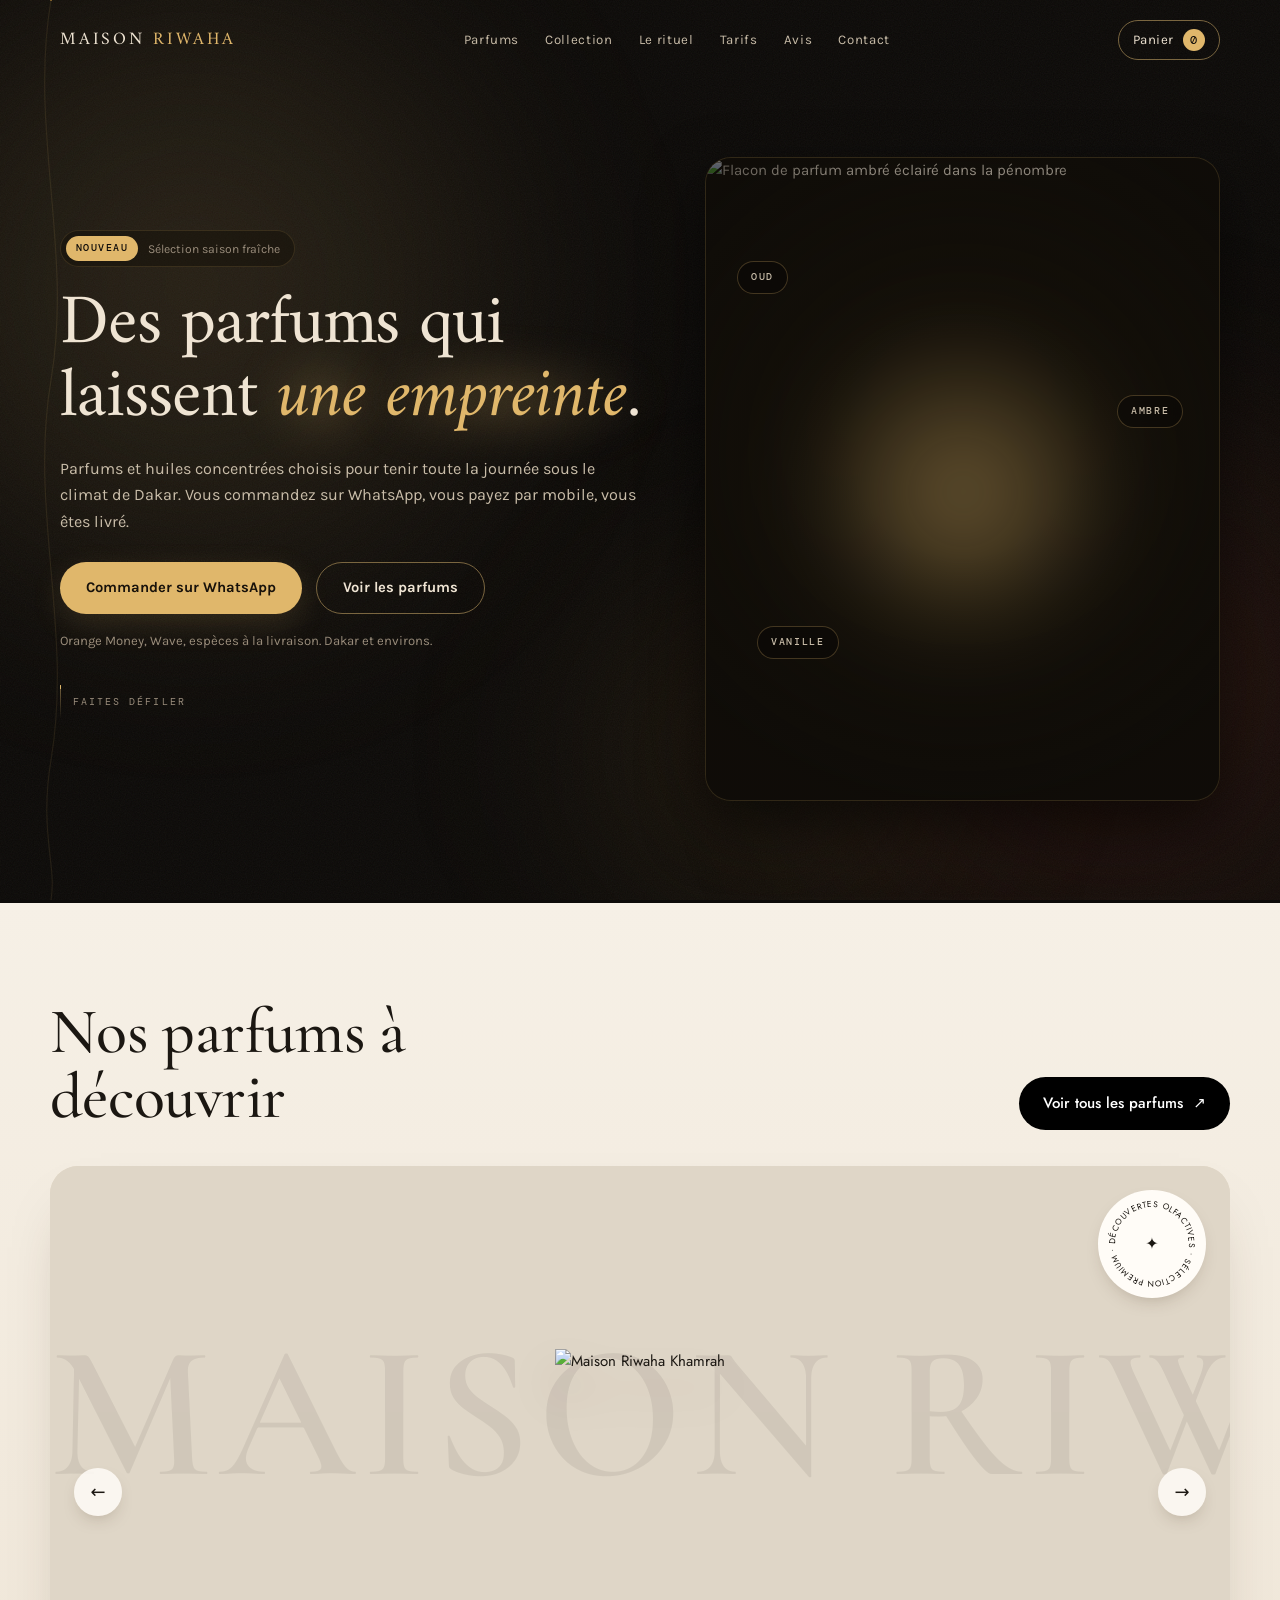
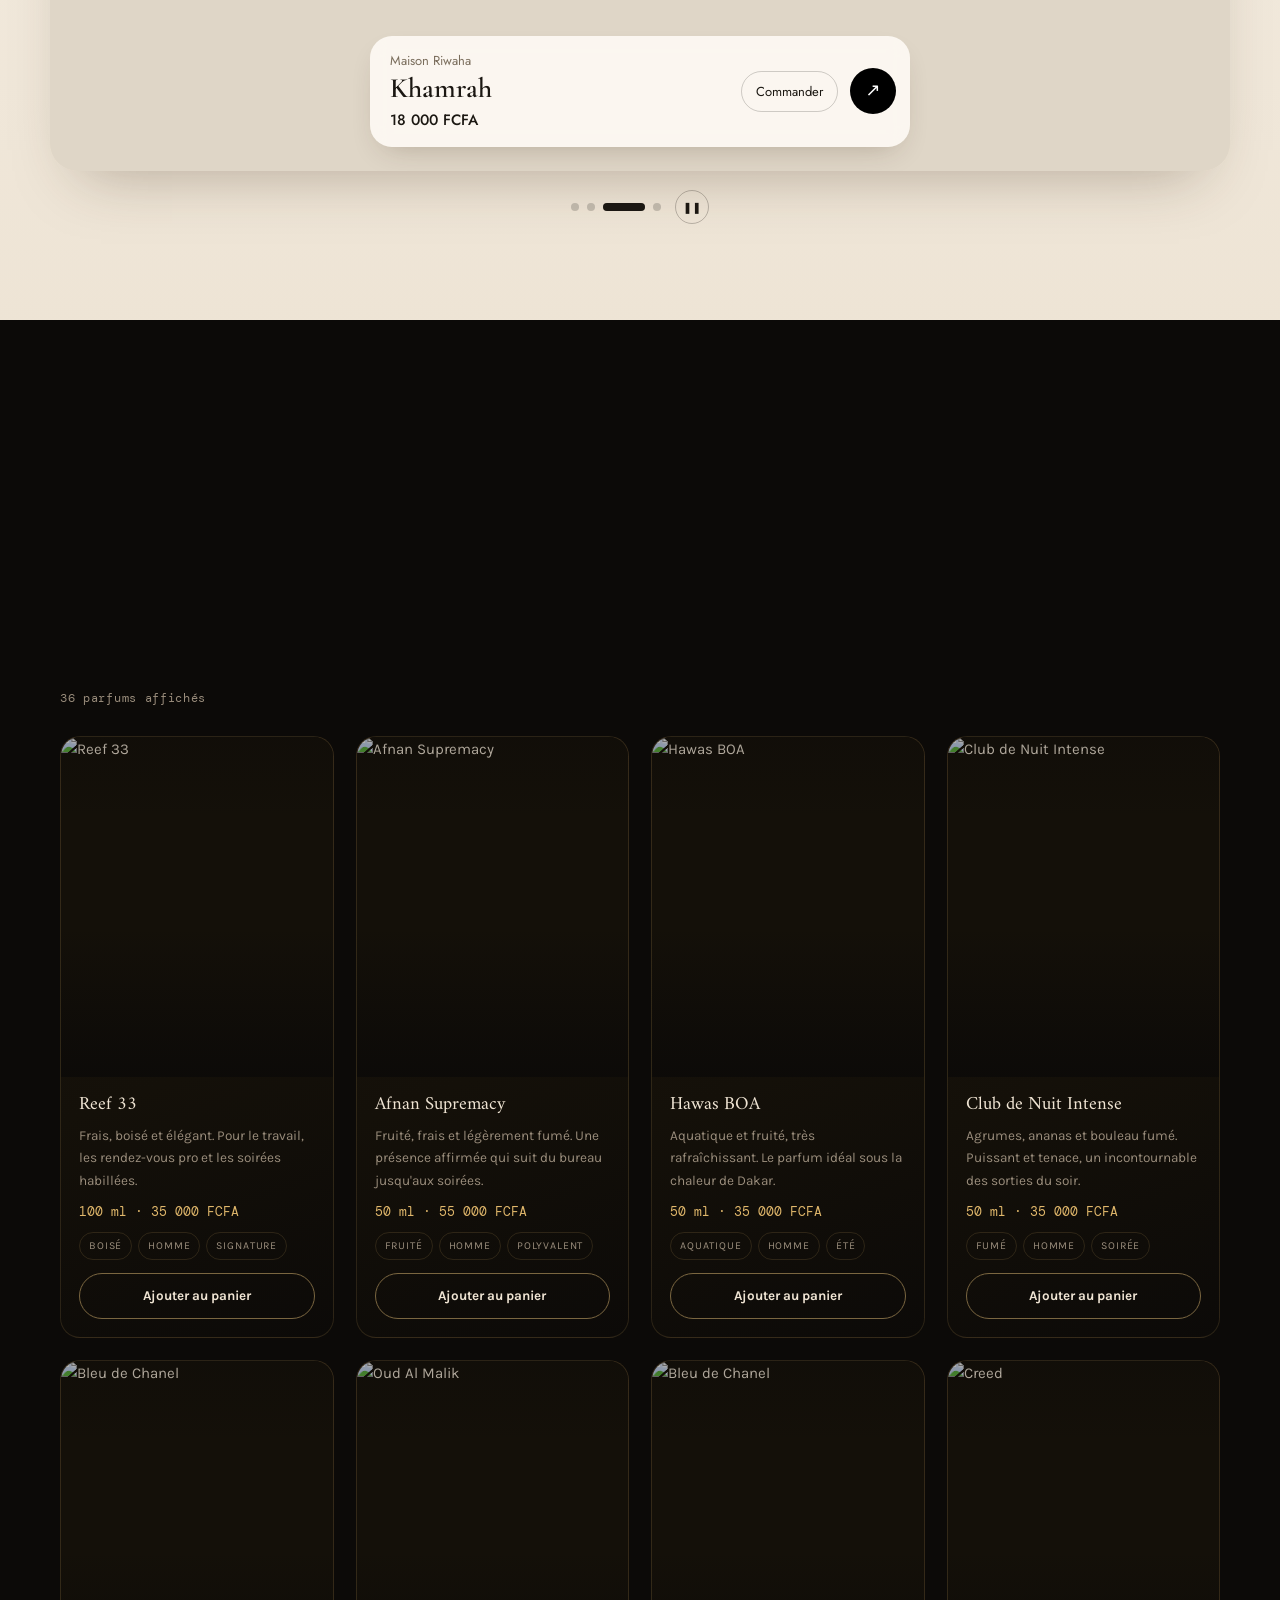
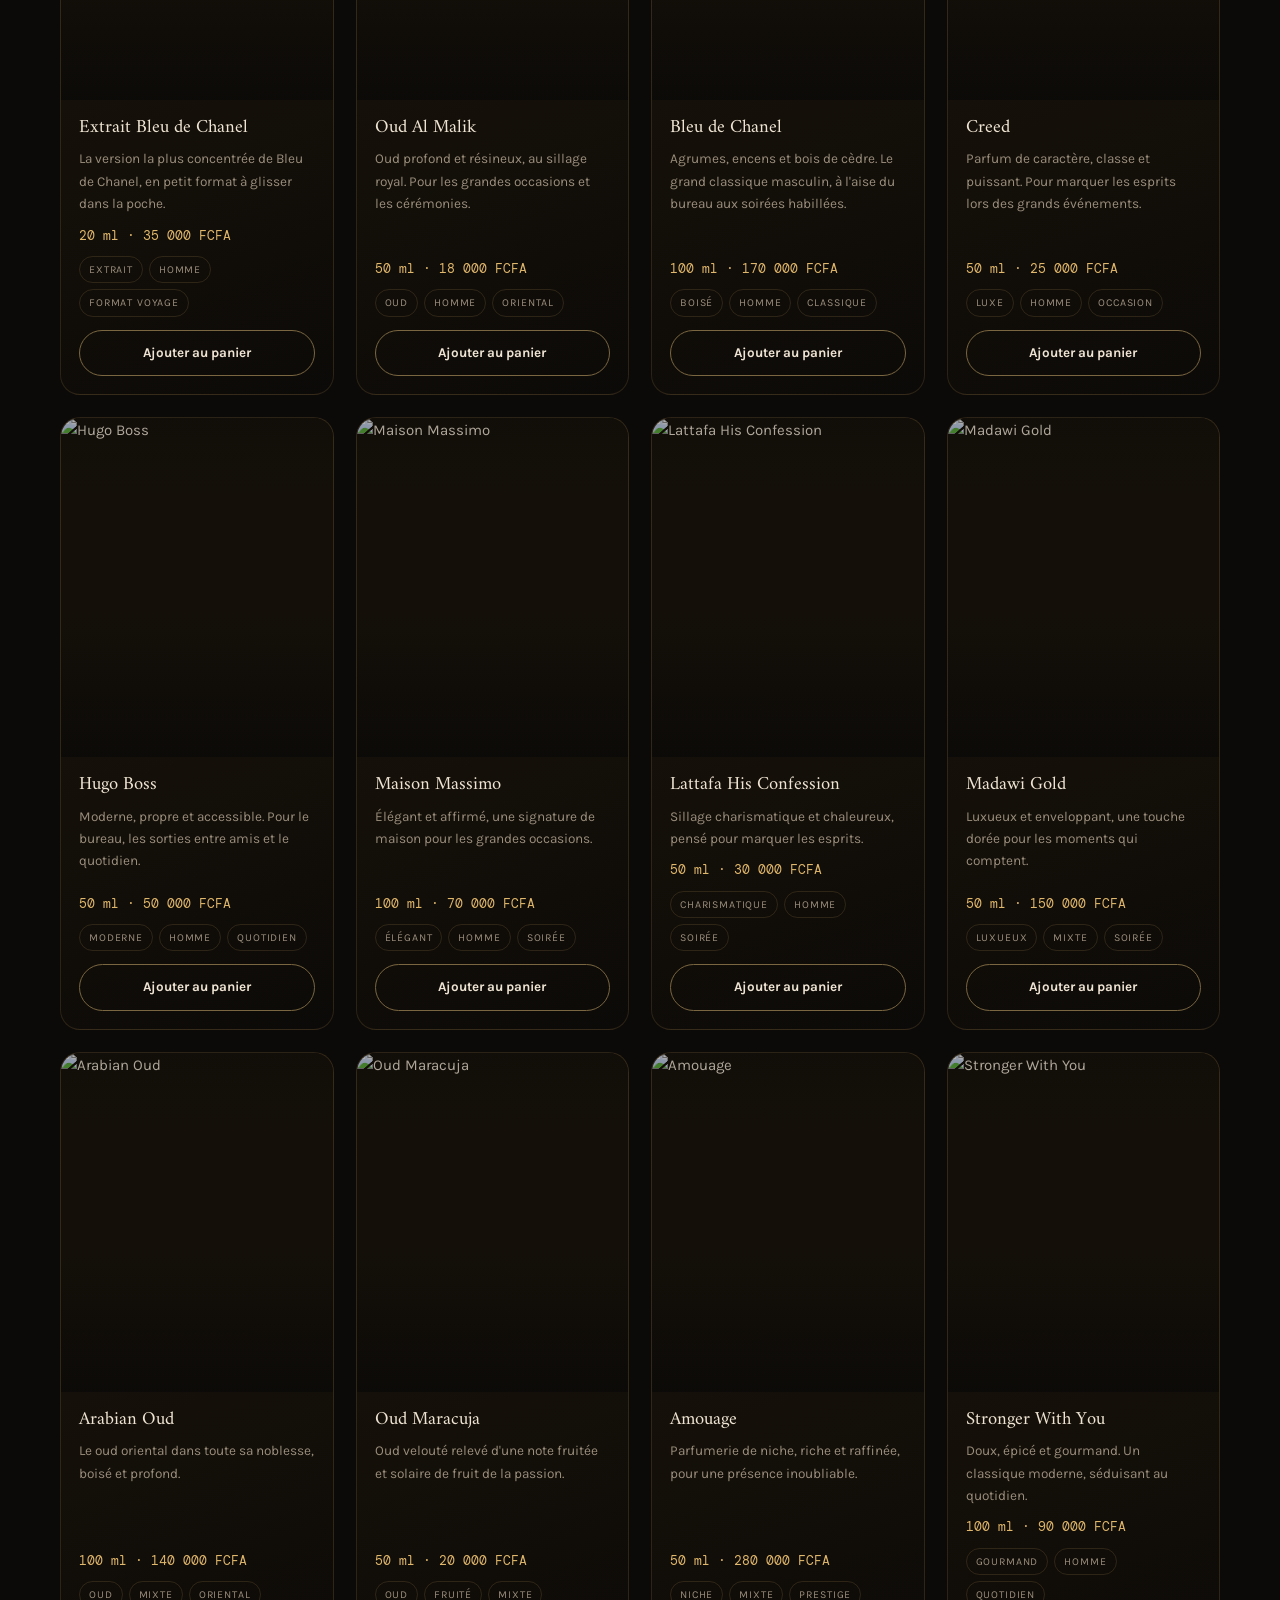
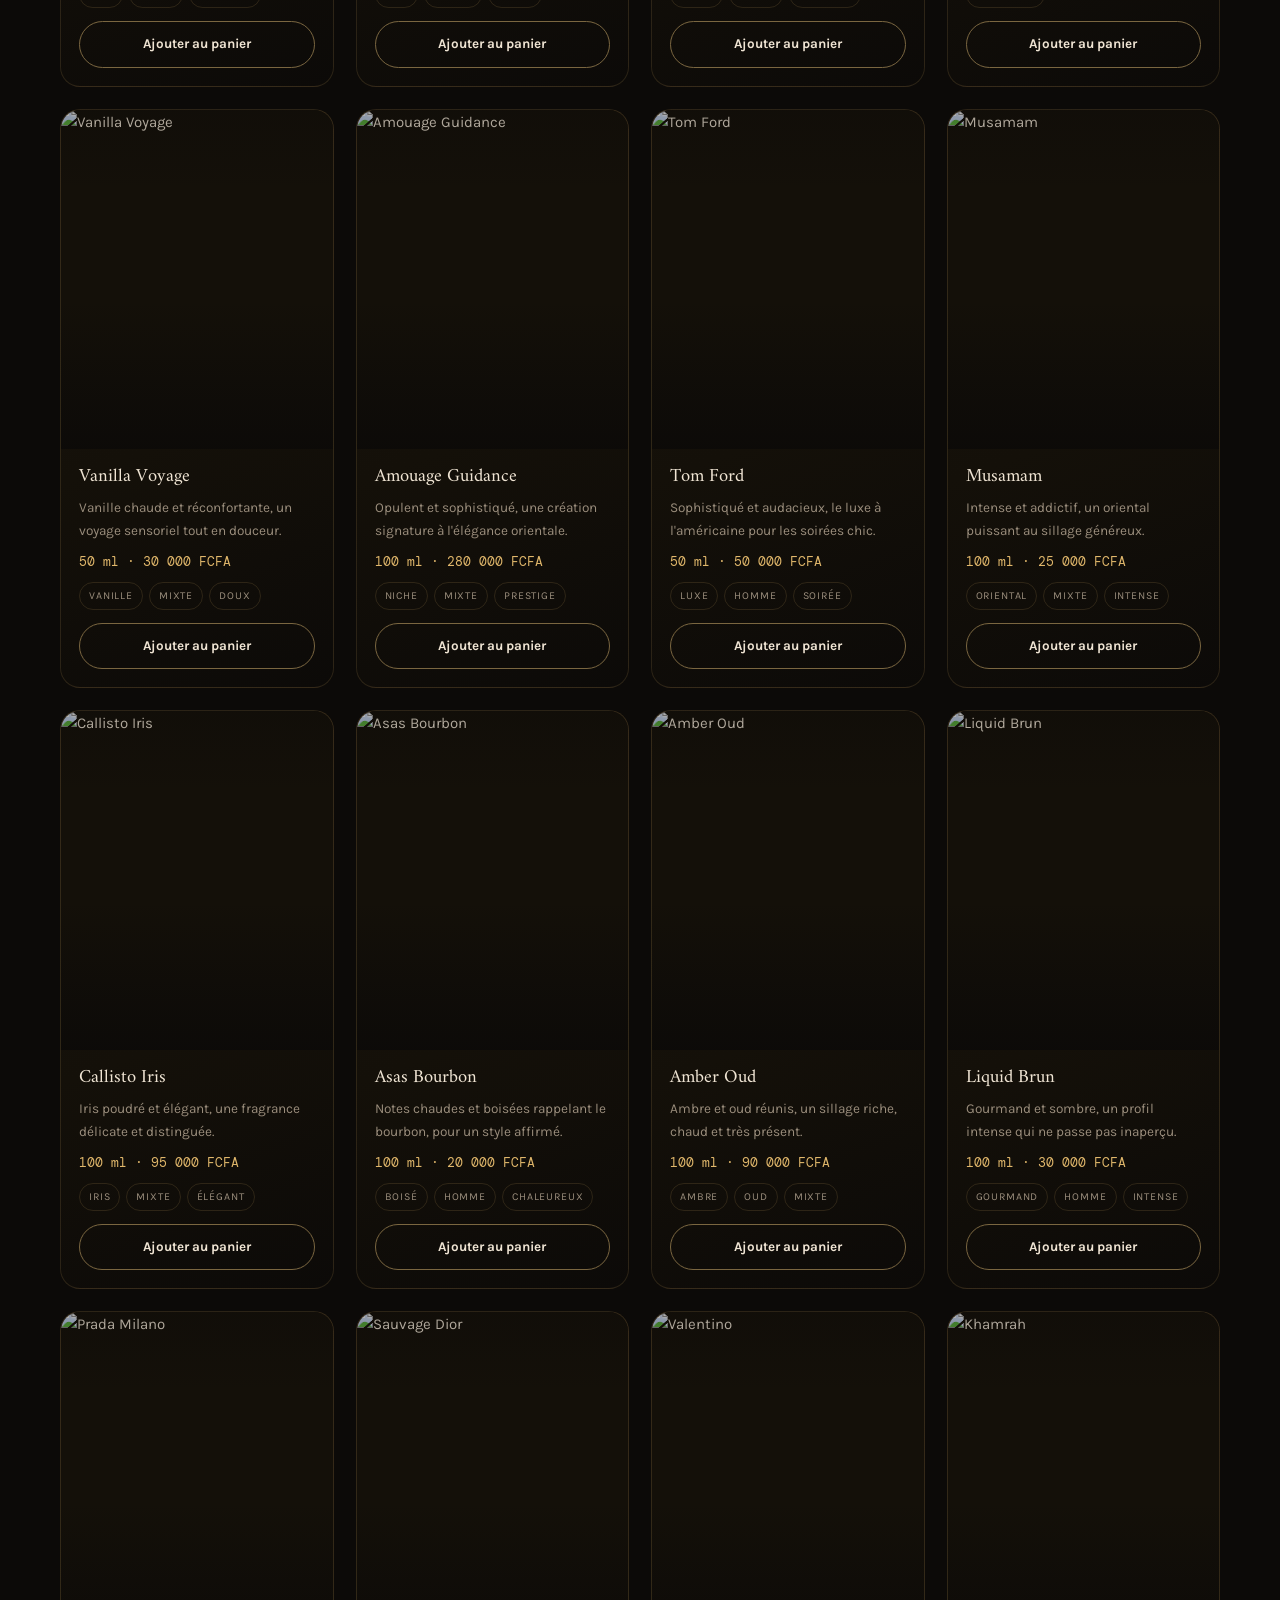
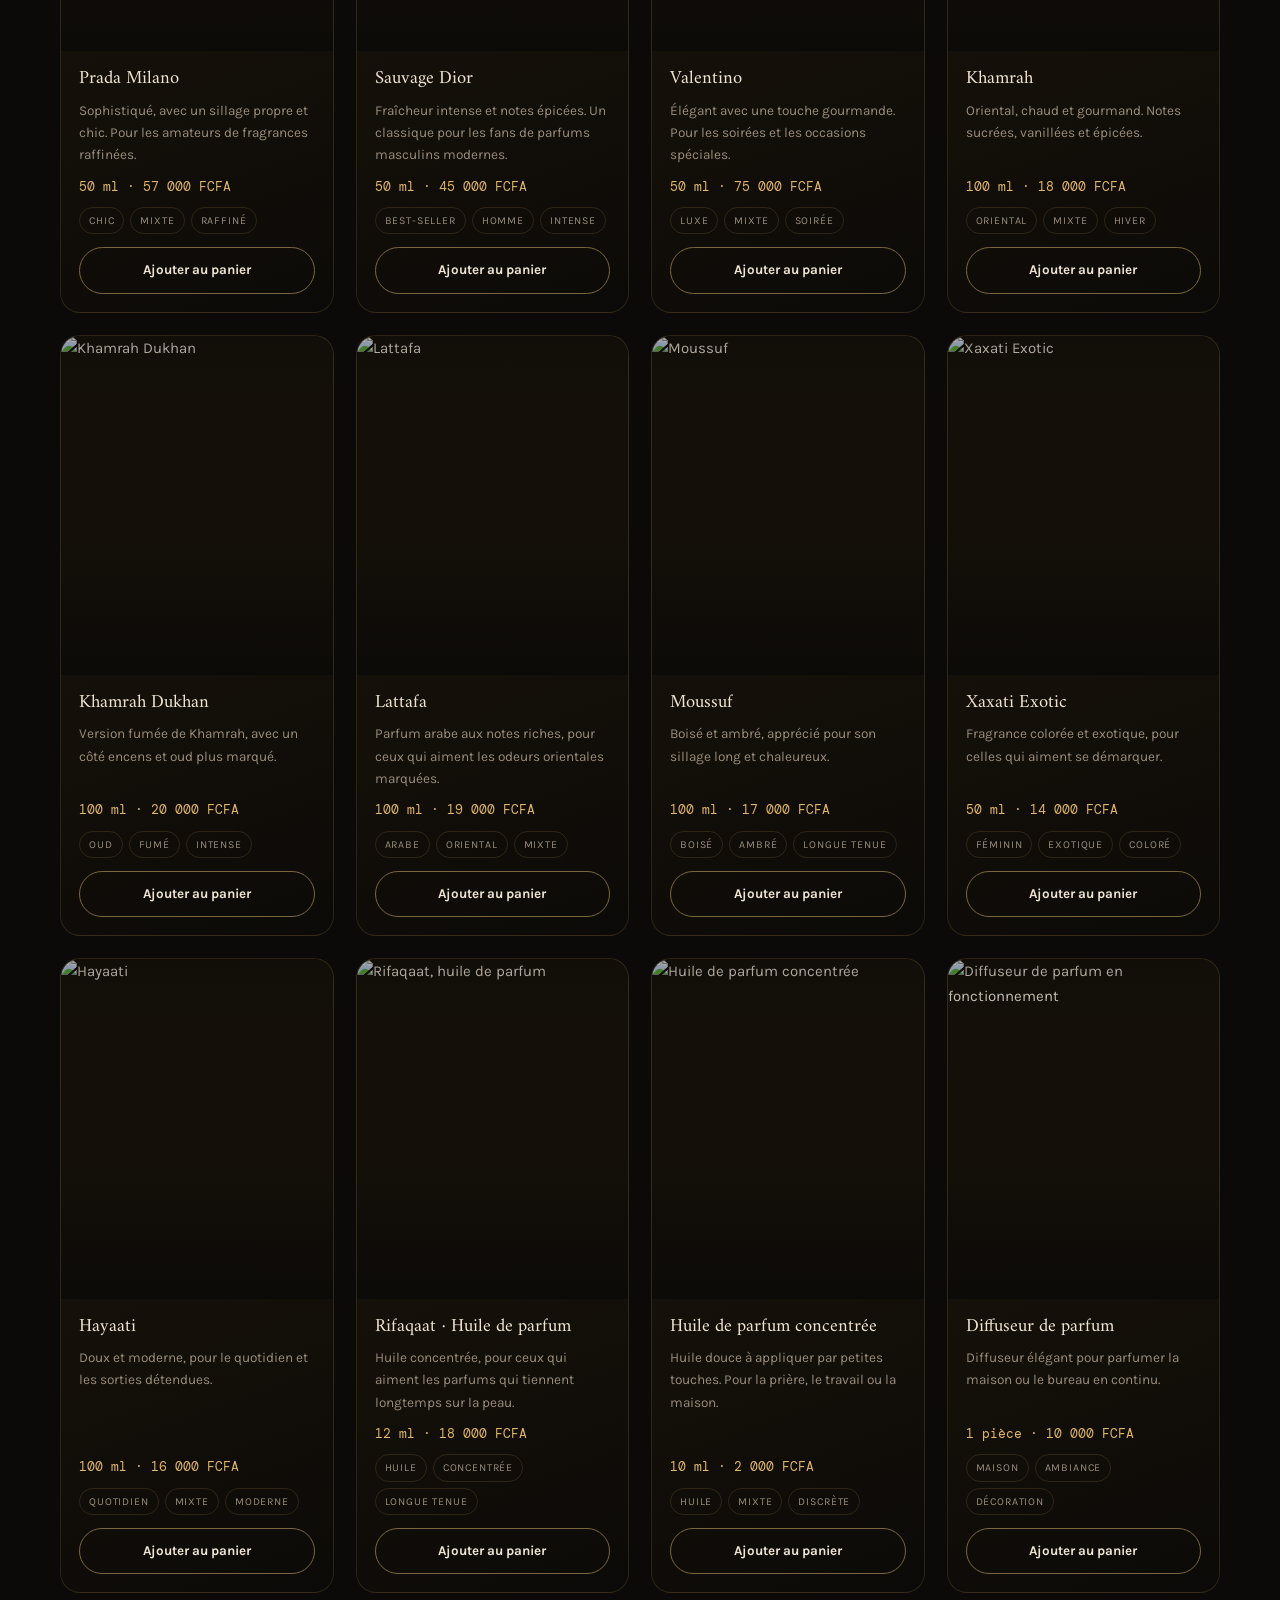
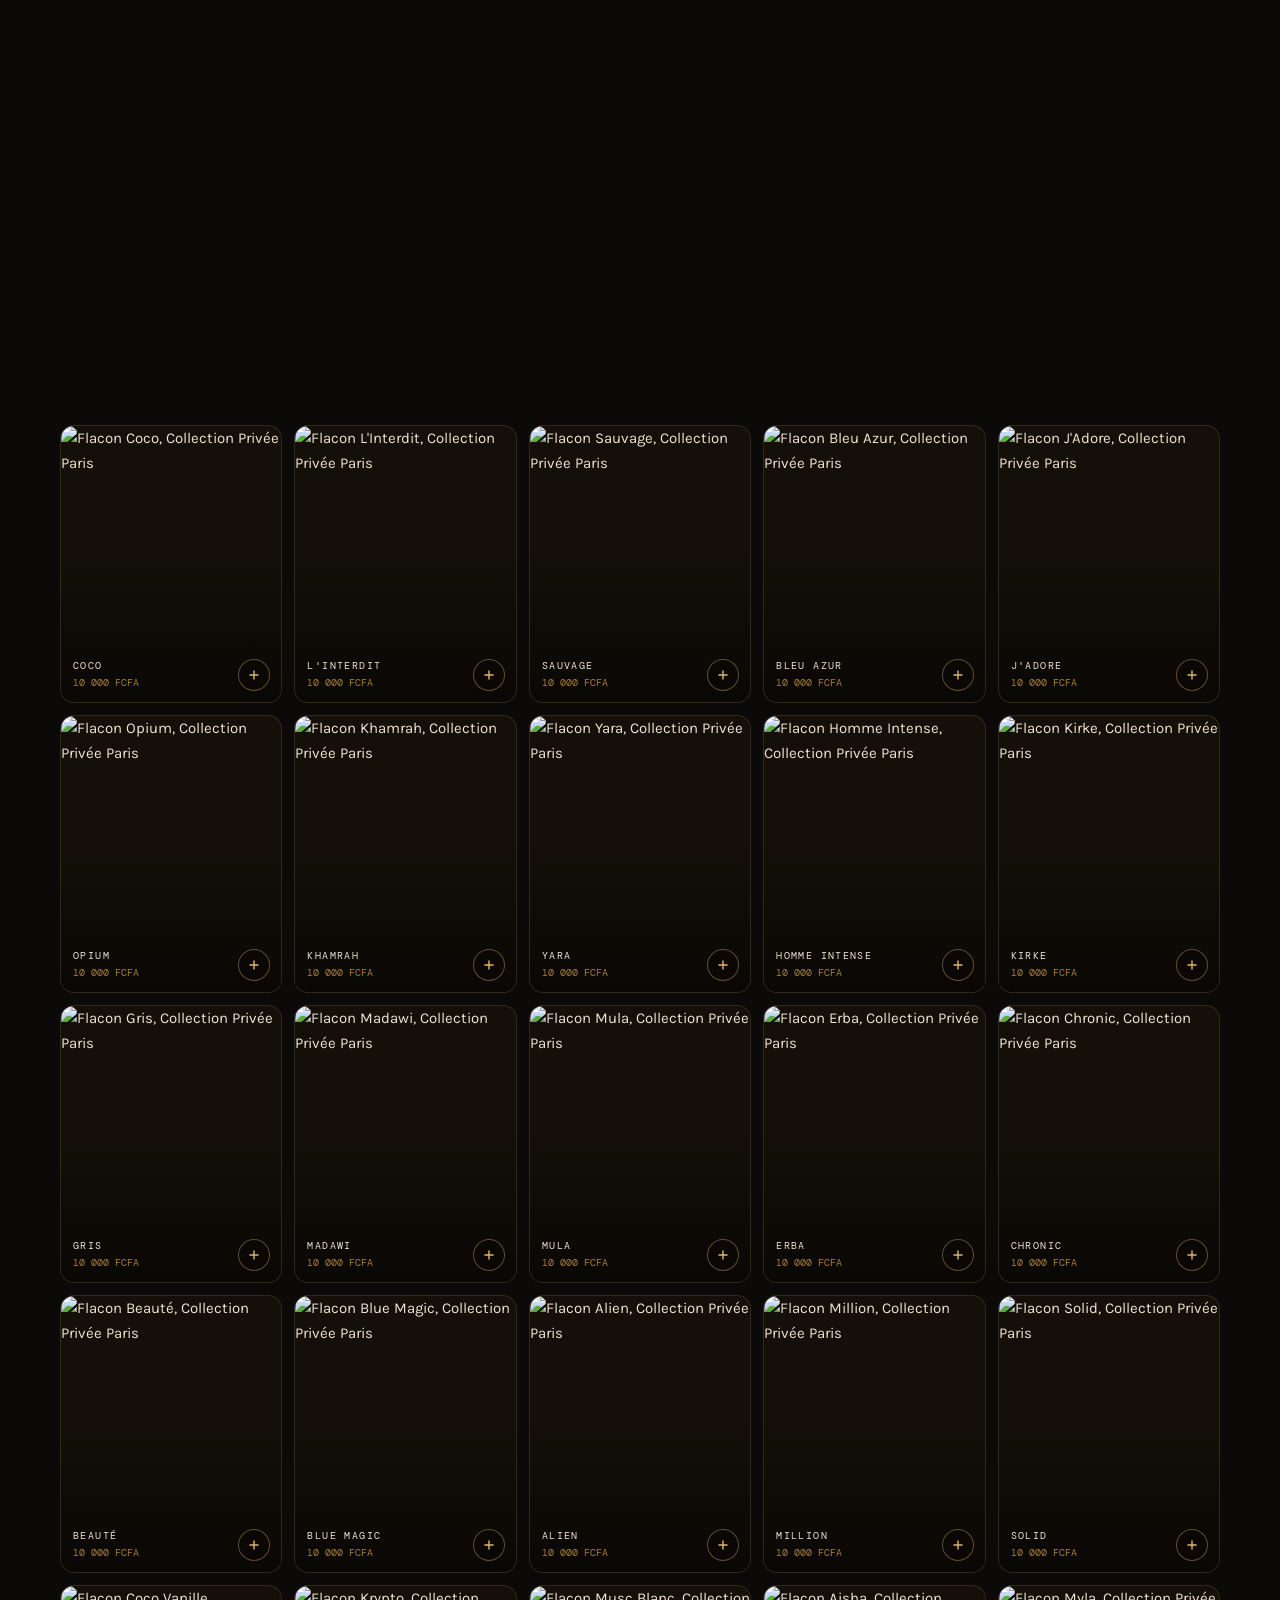
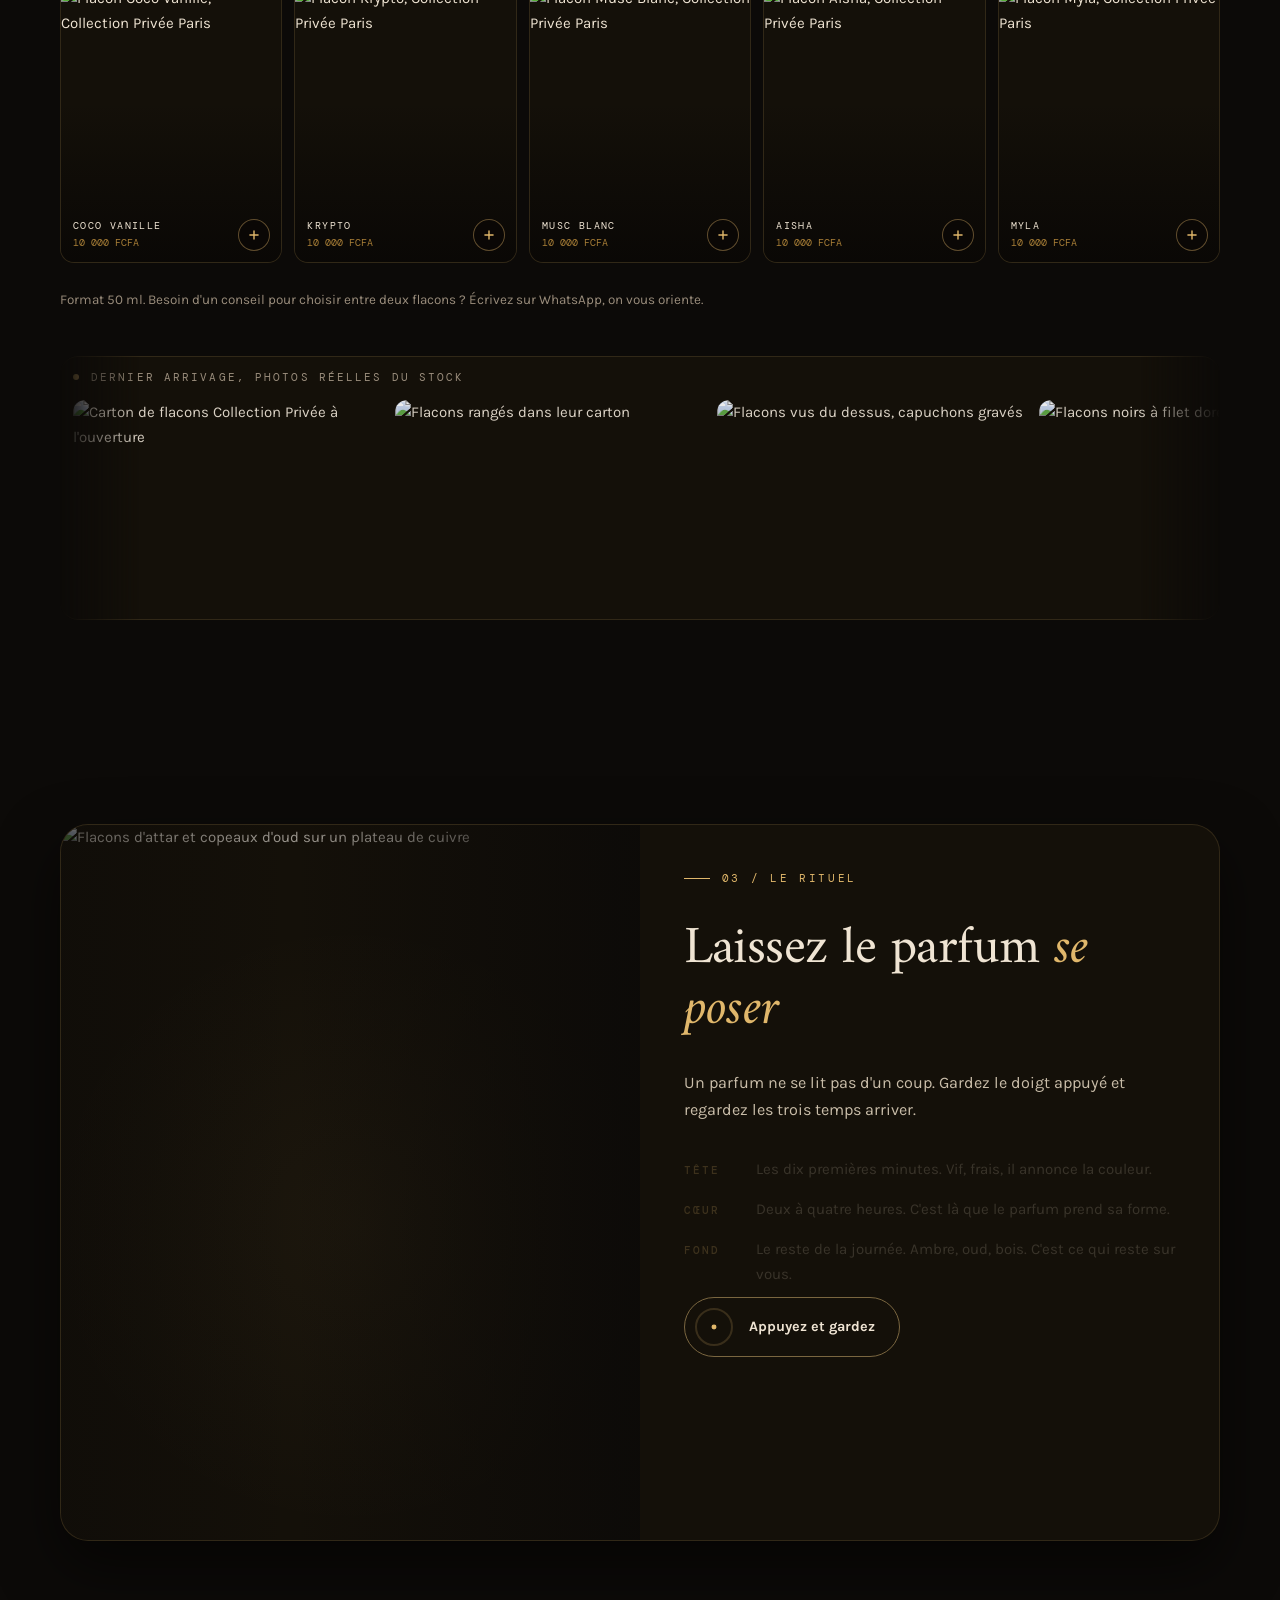
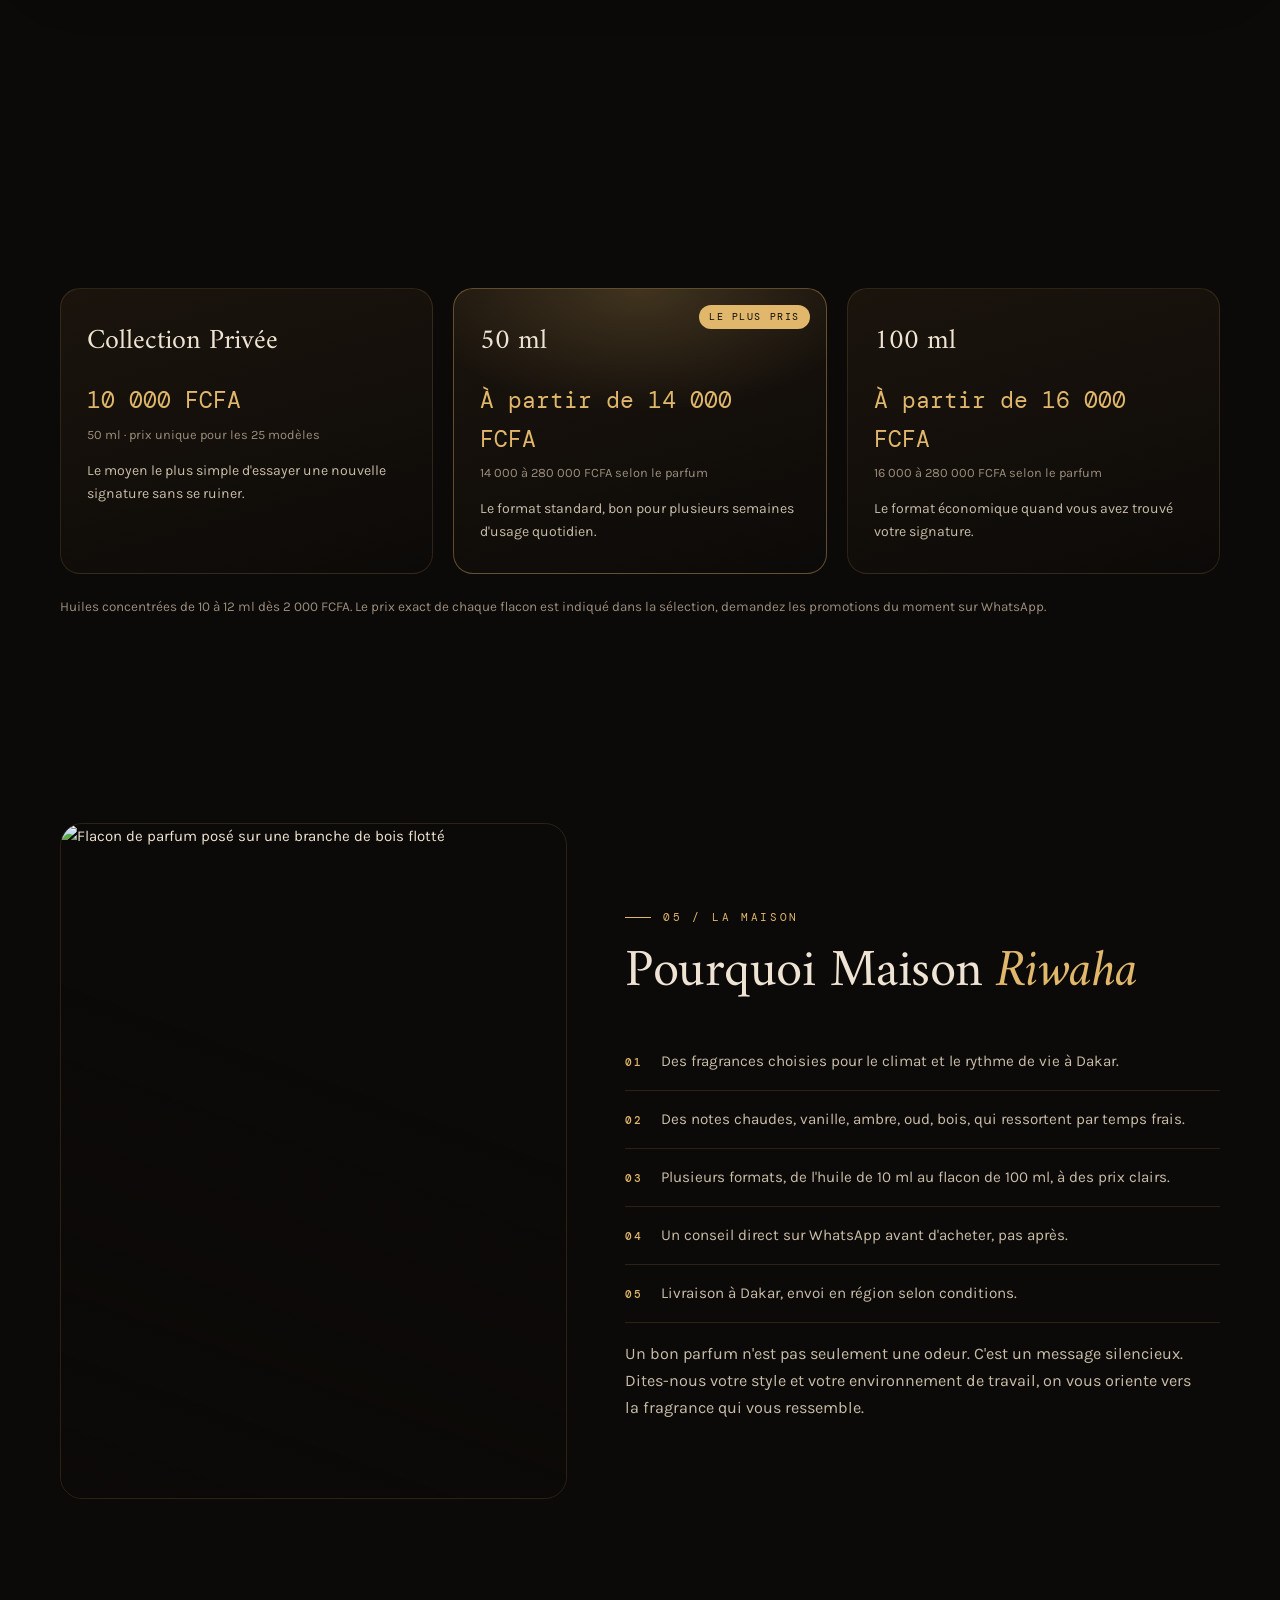
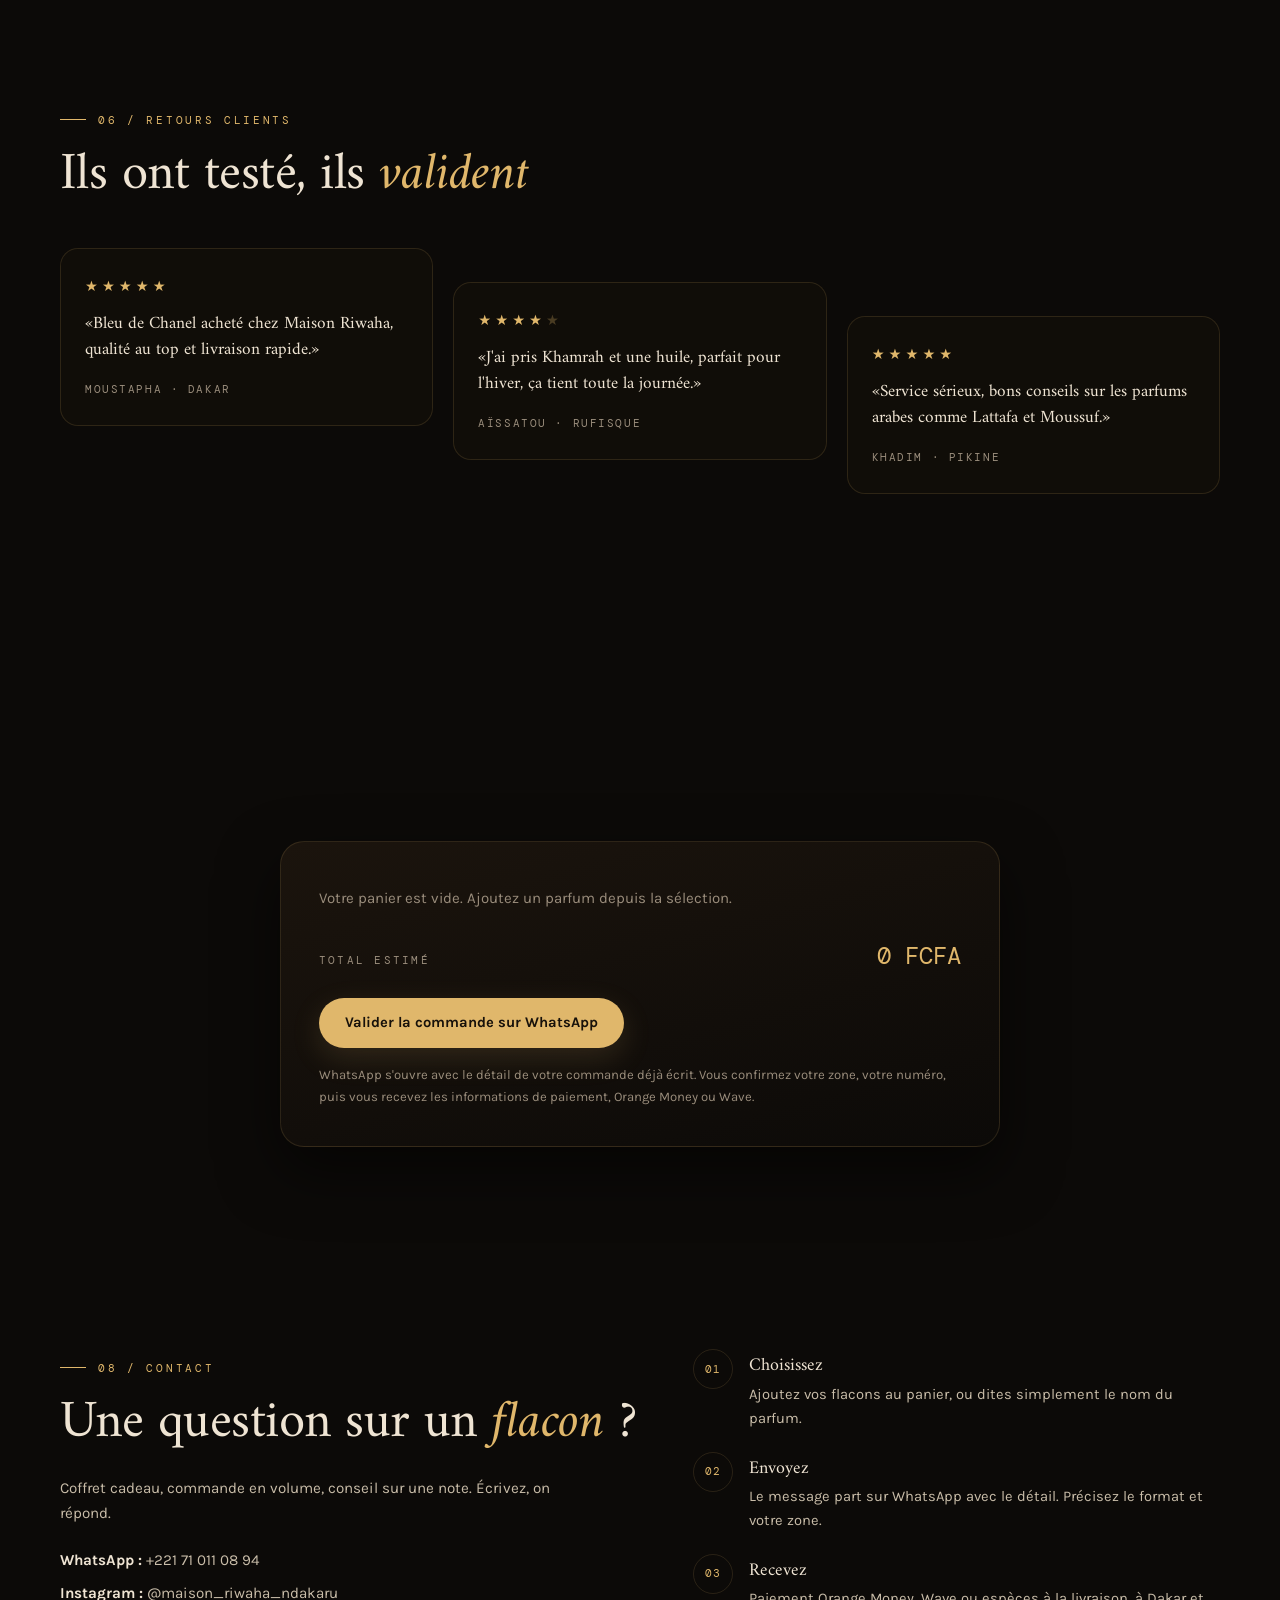
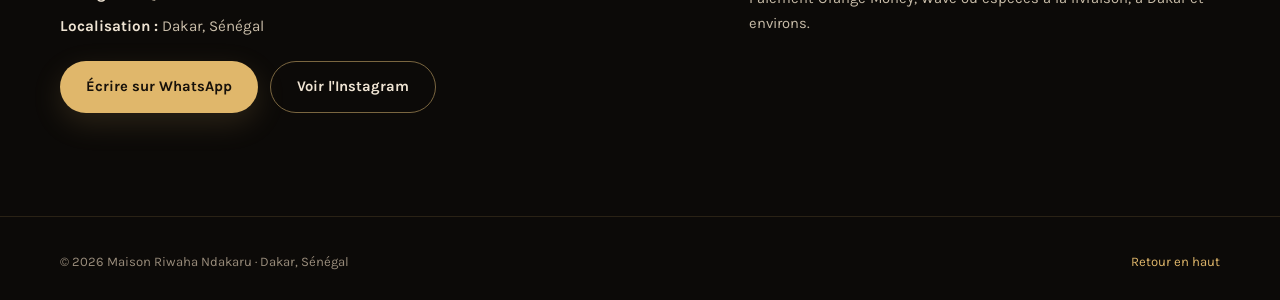
==== commit eefcf03b: "Add files via upload" ====
--- a/index.html
+++ b/index.html
@@ -1,434 +1,2401 @@
-<!doctype html>
+<!DOCTYPE html>
 <html lang="fr">
 <head>
-  <meta charset="utf-8">
-  <meta name="viewport" content="width=device-width, initial-scale=1, viewport-fit=cover">
-  <title>Maison Riwaha – Ndakaru · Parfums et huiles concentrées à Dakar</title>
-  <meta name="description" content="Maison de parfums à Dakar. Eaux de parfum, huiles concentrées et senteurs pour la maison, choisies pour tenir toute la journée. Commande sur WhatsApp, paiement Wave, Orange Money ou espèces, livraison à Dakar.">
-  <meta name="theme-color" content="#16110D">
-  <meta property="og:type" content="website">
-  <meta property="og:locale" content="fr_SN">
-  <meta property="og:title" content="Maison Riwaha – Ndakaru">
-  <meta property="og:description" content="Des parfums qui laissent une empreinte. Commandez sur WhatsApp, livraison à Dakar.">
-  <meta property="og:site_name" content="Maison Riwaha Ndakaru">
-  <meta property="og:url" content="https://famous-hotteok-4ee8ab.netlify.app/">
-  <meta property="og:image" content="https://famous-hotteok-4ee8ab.netlify.app/assets/img/social-card.jpg">
-  <meta property="og:image:width" content="1200">
-  <meta property="og:image:height" content="630">
-  <link rel="icon" href="data:image/svg+xml,%3Csvg xmlns='http://www.w3.org/2000/svg' viewBox='0 0 64 64'%3E%3Crect width='64' height='64' rx='14' fill='%2316110D'/%3E%3Ctext x='32' y='45' text-anchor='middle' font-family='Georgia,serif' font-style='italic' font-size='38' fill='%23E2B86A'%3ER%3C/text%3E%3C/svg%3E">
-  <link rel="preconnect" href="https://fonts.googleapis.com">
-  <link rel="preconnect" href="https://fonts.gstatic.com" crossorigin>
-  <link rel="stylesheet" href="https://fonts.googleapis.com/css2?family=Cormorant+Garamond:ital,wght@0,400;0,500;0,600;1,400;1,500;1,600&family=IBM+Plex+Mono:wght@400;500;600&family=Karla:wght@400;500;700&display=swap">
-  <link rel="stylesheet" href="assets/css/style.css">
-  <script>document.documentElement.classList.add('js');</script>
-  <script type="application/ld+json">
-  {"@context":"https://schema.org","@type":"Store","name":"Maison Riwaha – Ndakaru","description":"Maison de parfums à Dakar : eaux de parfum, huiles concentrées et senteurs pour la maison.","address":{"@type":"PostalAddress","addressLocality":"Dakar","addressCountry":"SN"},"currenciesAccepted":"XOF","paymentAccepted":"Wave, Orange Money, espèces"}
-  </script>
+<meta charset="UTF-8">
+<meta name="viewport" content="width=device-width, initial-scale=1.0">
+<title>Maison Riwaha Ndakaru · Parfums et huiles à Dakar</title>
+<meta name="description" content="Parfums et huiles concentrées sélectionnés à Dakar. Tenue longue durée, formats 10 à 100 ml, commande sur WhatsApp, paiement Orange Money ou Wave.">
+<meta name="theme-color" content="#0c0a08">
+<link rel="icon" href="data:image/svg+xml,%3Csvg xmlns='http://www.w3.org/2000/svg' viewBox='0 0 32 32'%3E%3Crect width='32' height='32' rx='7' fill='%230c0a08'/%3E%3Cpath d='M16 5c3.6 4.4 6 7.6 6 10.6A6 6 0 0 1 10 15.6C10 12.6 12.4 9.4 16 5z' fill='%23e0b76b'/%3E%3Crect x='13' y='22' width='6' height='5' rx='1.4' fill='%23e0b76b' opacity='.5'/%3E%3C/svg%3E">
+<meta property="og:title" content="Maison Riwaha Ndakaru · Parfums et huiles à Dakar">
+<meta property="og:description" content="Parfums et huiles concentrées, tenue longue durée. Commande sur WhatsApp.">
+<meta property="og:type" content="website">
+<meta property="og:url" content="https://famous-hotteok-4ee8ab.netlify.app/">
+<meta property="og:site_name" content="Maison Riwaha Ndakaru">
+<meta property="og:locale" content="fr_FR">
+<meta property="og:image" content="https://famous-hotteok-4ee8ab.netlify.app/assets/img/social-card.jpg">
+<meta property="og:image:width" content="1200">
+<meta property="og:image:height" content="630">
+<meta property="og:image:alt" content="Flacon de parfum pose sur une branche de bois flotte">
+<meta name="twitter:card" content="summary_large_image">
+<link rel="preconnect" href="https://fonts.googleapis.com">
+<link rel="preconnect" href="https://fonts.gstatic.com" crossorigin>
+<link href="https://fonts.googleapis.com/css2?family=Amiri:wght@400;700&family=Karla:wght@400;700&family=DM+Mono:wght@500&display=swap" rel="stylesheet">
+<link href="https://fonts.googleapis.com/css2?family=Cormorant+Garamond:wght@500;600&family=Jost:wght@400;500&display=swap" rel="stylesheet">
+<style>
+/* ==================== TOKENS ==================== */
+:root{
+  --ink:#0c0a08; --ink-2:#141009; --ink-3:#1b140d;
+  --sand:#efe4d3; --sand-dim:#c9bda9; --sand-mute:#9a8d7c;
+  --gold:#e0b76b; --gold-deep:#a97f37; --ember:#8a3520;
+  --line:rgba(224,183,107,.14);
+  --line-strong:#7a6640;
+  --e1:cubic-bezier(.22,.61,.36,1);
+  --e2:cubic-bezier(.65,0,.35,1);
+  --display:"Amiri",Georgia,"Times New Roman",serif;
+  --body:"Karla",system-ui,-apple-system,"Segoe UI",sans-serif;
+  --mono:"DM Mono",ui-monospace,"SFMono-Regular",monospace;
+  --shadow:0 24px 60px rgba(0,0,0,.55);
+  --pad:clamp(58px,8vw,118px);
+}
+*{box-sizing:border-box;margin:0;padding:0}
+html,body{overflow-x:hidden;overflow-x:clip}
+html{scroll-behavior:smooth;-webkit-text-size-adjust:100%}
+body{font-family:var(--body);background:var(--ink);color:var(--sand);line-height:1.65;
+  font-size:clamp(15px,1.02vw,16.5px);-webkit-font-smoothing:antialiased}
+a{text-decoration:none;color:inherit}
+img{display:block;max-width:100%}
+button{font:inherit;color:inherit;cursor:pointer;border:none;background:none}
+::selection{background:var(--gold);color:var(--ink)}
+:focus-visible{outline:2px solid var(--gold);outline-offset:3px;border-radius:4px}
+.sr-only{position:absolute;width:1px;height:1px;padding:0;margin:-1px;overflow:hidden;clip:rect(0 0 0 0);white-space:nowrap;border:0}
+[hidden]{display:none!important}
+.skip{position:absolute;left:-999px;top:8px;z-index:200;background:var(--gold);color:var(--ink);padding:10px 16px;border-radius:999px;font-weight:700}
+.skip:focus{left:16px}
+.container{width:min(1160px,100% - 40px);margin-inline:auto}
+header,main,footer{position:relative;z-index:1}
+.off,.off *,.off *::before,.off *::after{animation-play-state:paused!important}
+body.paused *,body.paused *::before,body.paused *::after{animation-play-state:paused!important}
+
+/* ==================== SYSTÈME DE RÉVÉLATION ==================== */
+.rv{opacity:0;transform:translateY(22px);transition:opacity .9s var(--e1),transform .9s var(--e1)}
+.rv.in{opacity:1;transform:none}
+.stag>*{opacity:0;transform:translateY(26px);transition:opacity .75s var(--e1),transform .75s var(--e1)}
+.stag.in>*{opacity:1;transform:none}
+.stag.in>*:nth-child(1){transition-delay:.04s}
+.stag.in>*:nth-child(2){transition-delay:.12s}
+.stag.in>*:nth-child(3){transition-delay:.2s}
+.stag.in>*:nth-child(4){transition-delay:.28s}
+.stag.in>*:nth-child(5){transition-delay:.36s}
+.stag.in>*:nth-child(6){transition-delay:.44s}
+.stag.in>*:nth-child(7){transition-delay:.52s}
+.stag.in>*:nth-child(8){transition-delay:.6s}
+.stag.in>*:nth-child(n+9){transition-delay:.66s}
+/* retrait des délais une fois l'entrée terminée : même spécificité, plus tard dans la source.
+   --fd laisse les filtres de la boutique poser leur propre décalage ensuite. */
+.stag.done>*:nth-child(n){transition-delay:var(--fd,0s)}
+
+/* ==================== COUCHE D'AMBIANCE ==================== */
+.env{position:fixed;inset:0;z-index:0;pointer-events:none;overflow:hidden}
+.env i{position:absolute;display:block;border-radius:50%;filter:blur(80px);will-change:transform}
+.env .g1{width:70vw;height:70vw;left:-20vw;top:-18vh;background:radial-gradient(circle,rgba(224,183,107,.16),transparent 66%);animation:drift1 96s var(--e2) -22s infinite alternate}
+.env .g2{width:62vw;height:62vw;right:-18vw;bottom:-20vh;background:radial-gradient(circle,rgba(138,53,32,.24),transparent 66%);animation:drift2 124s var(--e2) -55s infinite alternate}
+.env .g3{width:44vw;height:44vw;left:38vw;top:52vh;background:radial-gradient(circle,rgba(169,127,55,.13),transparent 68%);animation:drift3 148s var(--e2) -80s infinite alternate}
+@keyframes drift1{to{transform:translate3d(11vw,9vh,0) scale(1.18)}}
+@keyframes drift2{to{transform:translate3d(-9vw,-11vh,0) scale(1.12)}}
+@keyframes drift3{to{transform:translate3d(-13vw,7vh,0) scale(.86)}}
+.grain{position:absolute;inset:-70px;opacity:.055;pointer-events:none;animation:grain 7s steps(5) infinite;
+  background-image:url("data:image/svg+xml,%3Csvg xmlns='http://www.w3.org/2000/svg' width='180' height='180'%3E%3Cfilter id='n'%3E%3CfeTurbulence type='fractalNoise' baseFrequency='.85' numOctaves='3'/%3E%3C/filter%3E%3Crect width='100%25' height='100%25' filter='url(%23n)'/%3E%3C/svg%3E")}
+@keyframes grain{0%{transform:translate(0,0)}20%{transform:translate(-12px,6px)}40%{transform:translate(8px,-10px)}60%{transform:translate(-6px,-6px)}80%{transform:translate(10px,8px)}100%{transform:translate(0,0)}}
+@media (pointer:coarse){.grain{animation:none}}
+
+/* ==================== LE FIL D'AMBRE (élément signature) ==================== */
+.thread{position:fixed;left:max(8px,1.8vw);top:0;height:100vh;width:56px;z-index:2;pointer-events:none}
+.thread .track{stroke:rgba(224,183,107,.1);stroke-width:1.2;fill:none}
+.thread .draw{stroke:url(#tg);stroke-width:1.8;fill:none;stroke-linecap:round}
+.thread .drop{fill:var(--gold);opacity:0;filter:drop-shadow(0 0 6px rgba(224,183,107,.9))}
+@media (max-width:1240px){.thread{display:none}}
+
+/* ==================== EN-TÊTE ==================== */
+header{position:sticky;top:0;z-index:60}
+.bar{position:absolute;inset:0;background:rgba(12,10,8,.62);backdrop-filter:blur(14px);-webkit-backdrop-filter:blur(14px);
+  border-bottom:1px solid transparent;opacity:0;transition:opacity .5s var(--e1),border-color .5s var(--e1)}
+header.slim .bar{opacity:1;border-bottom-color:var(--line)}
+.progress{position:absolute;left:0;right:0;bottom:0;height:1.5px;transform:scaleX(0);transform-origin:0 50%;
+  background:linear-gradient(90deg,var(--gold-deep),var(--gold));will-change:transform}
+.navbar{position:relative;display:flex;align-items:center;justify-content:space-between;gap:18px;padding:20px 0;transition:padding .5s var(--e1)}
+header.slim .navbar{padding:11px 0}
+.logo{display:inline-flex;align-items:baseline;gap:8px;font-family:var(--display);font-size:1.1rem;letter-spacing:.16em;
+  text-transform:uppercase;transform-origin:left center;transition:transform .5s var(--e1)}
+header.slim .logo{transform:scale(.92)}
+.logo i{font-style:normal;color:var(--gold)}
+.nav-links{display:flex;gap:26px;font-size:.83rem;letter-spacing:.05em}
+.nav-links a{position:relative;color:var(--sand-dim);padding:4px 0;transition:color .35s var(--e1)}
+.nav-links a::after{content:"";position:absolute;left:0;right:0;bottom:0;height:1px;background:var(--gold);
+  transform:scaleX(0);transform-origin:0 50%;transition:transform .45s var(--e1)}
+.nav-links a:hover,.nav-links a:focus-visible{color:var(--sand)}
+.nav-links a:hover::after,.nav-links a:focus-visible::after{transform:scaleX(1)}
+.cart-link{display:inline-flex;align-items:center;gap:9px;font-size:.83rem;letter-spacing:.04em;color:var(--sand);
+  border:1px solid var(--line-strong);border-radius:999px;padding:8px 14px;
+  transition:border-color .4s var(--e1),transform .4s var(--e1)}
+.cart-link:hover{border-color:var(--gold);transform:translateY(-2px)}
+.cart-count{display:inline-grid;place-items:center;min-width:22px;height:22px;padding:0 6px;border-radius:999px;
+  background:var(--gold);color:var(--ink);font-family:var(--mono);font-size:.72rem}
+.cart-count.pop{animation:pop .55s var(--e1)}
+@keyframes pop{0%{transform:scale(1)}35%{transform:scale(1.45)}100%{transform:scale(1)}}
+
+/* menu mobile */
+.burger{display:none;flex-direction:column;align-items:center;justify-content:center;gap:5px;
+  width:44px;height:44px;border-radius:50%;border:1px solid var(--line-strong);flex:none;
+  transition:border-color .4s var(--e1)}
+.burger:hover{border-color:var(--gold)}
+.burger i{display:block;width:17px;height:1.5px;background:var(--sand);transition:transform .45s var(--e1)}
+.burger[aria-expanded="true"] i:nth-child(1){transform:translateY(3.25px) rotate(45deg)}
+.burger[aria-expanded="true"] i:nth-child(2){transform:translateY(-3.25px) rotate(-45deg)}
+.menu{position:fixed;inset:0;z-index:70;display:flex;flex-direction:column;justify-content:center;gap:2px;
+  padding:0 clamp(24px,7vw,48px);background:rgba(9,7,5,.95);backdrop-filter:blur(18px);-webkit-backdrop-filter:blur(18px);
+  opacity:0;transition:opacity .45s var(--e1)}
+.menu.open{opacity:1}
+.menu a{font-family:var(--display);font-size:clamp(1.6rem,7vw,2.1rem);padding:15px 0;border-bottom:1px solid var(--line);
+  opacity:0;transform:translateY(20px);transition:opacity .55s var(--e1),transform .55s var(--e1)}
+.menu.open a{opacity:1;transform:none}
+.menu.open a:nth-child(1){transition-delay:.1s}
+.menu.open a:nth-child(2){transition-delay:.16s}
+.menu.open a:nth-child(3){transition-delay:.22s}
+.menu.open a:nth-child(4){transition-delay:.28s}
+.menu.open a:nth-child(5){transition-delay:.34s}
+.menu.open a:nth-child(6){transition-delay:.4s}
+.menu.open a:nth-child(7){transition-delay:.46s}
+.menu .m-cta{border-bottom:none;margin-top:22px;font-family:var(--body);font-size:.95rem;color:var(--gold)}
+body.locked{overflow:hidden}
+@media (max-width:940px){.burger{display:flex}}
+@media (min-width:941px){.menu{display:none}}
+
+/* ==================== BOUTONS ==================== */
+.btn{display:inline-flex;align-items:center;justify-content:center;gap:9px;position:relative;overflow:hidden;
+  border-radius:999px;padding:13px 26px;font-size:.92rem;font-weight:700;
+  transition:transform .45s var(--e1),box-shadow .45s var(--e1),border-color .45s var(--e1),color .45s var(--e1)}
+.btn span{position:relative;z-index:1}
+.btn-primary{background:var(--gold);color:#17110a;box-shadow:0 10px 30px rgba(224,183,107,.15)}
+.btn-primary::before{content:"";position:absolute;inset:0;transform:translateX(-120%);transition:transform .85s var(--e1);
+  background:linear-gradient(100deg,transparent 22%,rgba(255,255,255,.5) 50%,transparent 78%)}
+.btn-primary:hover{transform:translateY(-3px);box-shadow:0 18px 42px rgba(224,183,107,.28)}
+.btn-primary:hover::before{transform:translateX(120%)}
+.btn-primary:active{transform:translateY(-1px)}
+.btn-outline{border:1px solid var(--line-strong);color:var(--sand)}
+.btn-outline:hover{border-color:var(--gold);color:var(--gold);transform:translateY(-3px)}
+@media (pointer:coarse){.btn,.chip,.btn-add{min-height:44px;display:inline-flex;align-items:center;justify-content:center}}
+
+/* ==================== TITRES ==================== */
+section{padding:var(--pad) 0;position:relative}
+.kicker{display:inline-flex;align-items:center;gap:12px;font-family:var(--mono);font-size:.7rem;letter-spacing:.24em;
+  text-transform:uppercase;color:var(--gold);margin-bottom:16px}
+.kicker::before{content:"";width:26px;height:1px;background:var(--gold);transform:scaleX(0);transform-origin:0 50%;
+  transition:transform .9s var(--e1) .12s}
+.in .kicker::before{transform:scaleX(1)}
+.h2{font-family:var(--display);font-weight:400;font-size:clamp(2rem,4.4vw,3.3rem);line-height:1.14;
+  letter-spacing:-.01em;max-width:22ch;padding-bottom:.08em}
+.h2 em{font-style:italic;color:var(--gold)}
+.lede{color:var(--sand-dim);max-width:58ch;margin-top:18px;font-size:1.01rem}
+
+/* ==================== HÉRO ==================== */
+.hero{padding:clamp(36px,6vw,80px) 0 var(--pad);display:grid;grid-template-columns:1.06fr .94fr;
+  gap:clamp(28px,5vw,66px);align-items:center}
+.hero-badge{display:inline-flex;align-items:center;gap:10px;padding:5px 14px 5px 5px;border-radius:999px;
+  border:1px solid var(--line);font-size:.76rem;color:var(--sand-mute);margin-bottom:22px;background:rgba(20,16,9,.5)}
+.hero-badge b{font-family:var(--mono);font-size:.64rem;letter-spacing:.14em;text-transform:uppercase;font-weight:500;
+  padding:4px 10px;border-radius:999px;background:var(--gold);color:var(--ink)}
+h1{font-family:var(--display);font-weight:400;font-size:clamp(2.4rem,5.9vw,4.4rem);line-height:1.04;
+  letter-spacing:-.015em;margin-bottom:20px}
+.w{position:relative;display:inline-block;opacity:0;transform:translateY(30px);
+  transition:opacity .95s var(--e1),transform 1.05s var(--e1);transition-delay:calc(var(--i)*72ms)}
+.w::before{content:attr(data-w);position:absolute;left:0;top:0;filter:blur(13px);opacity:1;pointer-events:none;
+  transition:opacity .95s var(--e1);transition-delay:calc(var(--i)*72ms + 140ms)}
+.w.em{color:var(--gold);font-style:italic}
+.w.em::after{content:"";position:absolute;left:-10%;right:-10%;top:4%;bottom:4%;z-index:-1;border-radius:50%;
+  background:radial-gradient(ellipse,rgba(224,183,107,.32),transparent 70%);filter:blur(24px);opacity:0;
+  transition:opacity 1.5s var(--e1);transition-delay:calc(var(--i)*72ms + 420ms)}
+.lit .w{opacity:1;transform:none}
+.lit .w::before{opacity:0}
+.lit .w.em::after{opacity:1}
+.hero-stage>*{opacity:0;transform:translateY(20px);transition:opacity .9s var(--e1),transform .9s var(--e1)}
+.lit .hero-stage>*{opacity:1;transform:none}
+.lit .hero-stage>.s1{transition-delay:.06s}
+.lit .hero-stage>.s2{transition-delay:.74s}
+.lit .hero-stage>.s3{transition-delay:.88s}
+.lit .hero-stage>.s4{transition-delay:1.04s}
+.hero-cta{display:flex;flex-wrap:wrap;gap:14px;margin:26px 0 16px}
+.hero-small{font-size:.82rem;color:var(--sand-mute)}
+.cue{display:inline-flex;align-items:center;gap:12px;margin-top:34px;font-family:var(--mono);font-size:.64rem;
+  letter-spacing:.2em;text-transform:uppercase;color:var(--sand-mute)}
+.cue i{position:relative;display:block;width:1px;height:34px;overflow:hidden;
+  background:linear-gradient(var(--line-strong),transparent)}
+.cue i::after{content:"";position:absolute;left:-1.5px;top:0;width:4px;height:4px;border-radius:50%;background:var(--gold);
+  animation:falldrop 2.6s var(--e2) infinite}
+@keyframes falldrop{0%{transform:translateY(-6px);opacity:0}25%{opacity:1}80%{opacity:.15}100%{transform:translateY(34px);opacity:0}}
+
+/* la vitrine du héro */
+.hero-visual{will-change:transform}
+.vitrine{position:relative;border-radius:26px;overflow:hidden;aspect-ratio:4/5;border:1px solid var(--line);
+  background:var(--ink-2);box-shadow:var(--shadow);opacity:0;transform:translateY(34px) scale(.985);
+  transition:opacity 1.4s var(--e1) .12s,transform 1.4s var(--e1) .12s}
+.lit .vitrine{opacity:1;transform:none}
+.vitrine>img{width:100%;height:100%;object-fit:cover;will-change:transform;animation:kenburns 34s var(--e2) -6s infinite alternate}
+@keyframes kenburns{from{transform:scale(1.02) translate3d(0,0,0)}to{transform:scale(1.13) translate3d(-1.6%,-2.4%,0)}}
+.vitrine::after{content:"";position:absolute;inset:0;pointer-events:none;
+  background:radial-gradient(ellipse 72% 56% at 50% 46%,transparent 28%,rgba(12,10,8,.6) 100%)}
+.halo{position:absolute;left:50%;top:52%;width:76%;aspect-ratio:1;transform:translate(-50%,-50%);border-radius:50%;
+  pointer-events:none;filter:blur(38px);animation:breathe 9s var(--e2) -2s infinite alternate;
+  background:radial-gradient(circle,rgba(224,183,107,.42),transparent 62%)}
+@keyframes breathe{from{opacity:.26;transform:translate(-50%,-50%) scale(.92)}to{opacity:.6;transform:translate(-50%,-50%) scale(1.08)}}
+.notes{position:absolute;inset:0;pointer-events:none;z-index:2}
+.notes b{position:absolute;font-family:var(--mono);font-size:.64rem;font-weight:500;letter-spacing:.16em;
+  text-transform:uppercase;color:var(--sand-dim);padding:7px 13px;border-radius:999px;
+  border:1px solid rgba(224,183,107,.26);background:rgba(10,8,6,.55);
+  backdrop-filter:blur(9px);-webkit-backdrop-filter:blur(9px);
+  opacity:0;transform:translateY(12px);transition:opacity .8s var(--e1),transform .8s var(--e1);
+  animation:floatnote 11s var(--e2) infinite alternate}
+.lit .notes b{opacity:1;transform:none}
+.notes b:nth-child(1){left:6%;top:16%;transition-delay:1.25s;animation-delay:0s}
+.notes b:nth-child(2){right:7%;top:37%;transition-delay:1.4s;animation-delay:-3.6s}
+.notes b:nth-child(3){left:10%;bottom:22%;transition-delay:1.55s;animation-delay:-7.2s}
+@keyframes floatnote{from{translate:0 0}to{translate:0 -12px}}
+
+/* ==================== PARFUMS ==================== */
+.head-row{display:flex;flex-wrap:wrap;gap:20px;align-items:flex-end;justify-content:space-between}
+.filters{display:flex;flex-wrap:wrap;gap:10px;margin:34px 0 32px}
+.chip{border:1px solid var(--line-strong);border-radius:999px;padding:9px 17px;font-size:.82rem;color:var(--sand-dim);
+  transition:color .4s var(--e1),border-color .4s var(--e1),background-color .4s var(--e1),transform .4s var(--e1)}
+.chip:hover{color:var(--sand);border-color:var(--gold);transform:translateY(-2px)}
+.chip.is-on{background:var(--gold);border-color:var(--gold);color:var(--ink);font-weight:700}
+.catalog-tools{display:grid;grid-template-columns:minmax(0,1fr) minmax(210px,280px);gap:12px;align-items:end;margin:-10px 0 12px}
+.catalog-search{position:relative;display:flex;align-items:center;min-height:48px;border:1px solid var(--line-strong);border-radius:14px;background:rgba(20,16,9,.52);transition:border-color .35s var(--e1),box-shadow .35s var(--e1)}
+.catalog-search:focus-within{border-color:var(--gold);box-shadow:0 0 0 3px rgba(224,183,107,.12)}
+.catalog-search svg{flex:none;width:18px;height:18px;margin-left:16px;color:var(--gold)}
+.catalog-search input{width:100%;min-width:0;border:0;outline:0;background:transparent;color:var(--sand);padding:12px 16px 12px 11px;font:inherit}
+.catalog-search input::placeholder{color:var(--sand-mute);opacity:1}
+.catalog-sort{display:flex;align-items:center;gap:9px;min-height:48px;border:1px solid var(--line-strong);border-radius:14px;background:rgba(20,16,9,.52);padding:0 12px 0 15px;color:var(--sand-dim);font-size:.78rem;white-space:nowrap;transition:border-color .35s var(--e1)}
+.catalog-sort:focus-within{border-color:var(--gold)}
+.catalog-sort select{width:100%;min-width:0;border:0;outline:0;background:transparent;color:var(--sand);padding:12px 0;font:inherit;font-size:.86rem;cursor:pointer}
+.catalog-sort option{background:var(--ink-2);color:var(--sand)}
+.results-count{min-height:1.5em;margin:0 0 28px;color:var(--sand-mute);font-family:var(--mono);font-size:.72rem;letter-spacing:.06em}
+.grid{display:grid;grid-template-columns:repeat(auto-fill,minmax(255px,1fr));gap:22px}
+.card{position:relative;display:flex;flex-direction:column;border-radius:20px;border:1px solid var(--line);overflow:hidden;
+  background:linear-gradient(160deg,var(--ink-3),var(--ink-2) 55%,var(--ink));
+  transition:transform .55s var(--e1),opacity .55s var(--e1),border-color .55s var(--e1),box-shadow .55s var(--e1)}
+.card:hover{transform:translateY(-8px);border-color:rgba(224,183,107,.4);box-shadow:var(--shadow)}
+.card.out{opacity:0;transform:scale(.94);pointer-events:none}
+.card-img{position:relative;aspect-ratio:4/5;overflow:hidden;background:var(--ink-2)}
+.card-img img{width:100%;height:100%;object-fit:cover;filter:saturate(.94) contrast(1.03);
+  transition:transform 1s var(--e1)}
+.card:hover .card-img img{transform:scale(1.07)}
+.card-img::after{content:"";position:absolute;inset:0;pointer-events:none;z-index:1;
+  background:linear-gradient(180deg,rgba(12,10,8,.35) 0%,transparent 24%,transparent 56%,rgba(12,10,8,.94) 100%)}
+.sheen{position:absolute;inset:-40%;pointer-events:none;z-index:2;opacity:0;transform:translateX(-70%);
+  transition:transform 1.1s var(--e1),opacity .4s var(--e1);
+  background:linear-gradient(104deg,transparent 38%,rgba(224,183,107,.24) 50%,transparent 62%)}
+.card:hover .sheen{transform:translateX(70%);opacity:1}
+.card-body{padding:16px 18px 18px;display:flex;flex-direction:column;gap:9px;flex:1}
+.card h3{font-family:var(--display);font-weight:400;font-size:1.16rem;line-height:1.25}
+.card p{font-size:.85rem;color:var(--sand-mute);flex:1}
+.price{font-family:var(--mono);font-size:.84rem;color:var(--gold)}
+.tags{display:flex;flex-wrap:wrap;gap:6px}
+.tag{font-size:.66rem;letter-spacing:.08em;text-transform:uppercase;padding:4px 9px;border-radius:999px;
+  border:1px solid var(--line);color:var(--sand-mute)}
+.btn-add{position:relative;margin-top:4px;border:1px solid var(--line-strong);border-radius:999px;padding:11px 16px;
+  font-size:.84rem;font-weight:700;color:var(--sand);overflow:hidden;
+  transition:background-color .45s var(--e1),color .45s var(--e1),border-color .45s var(--e1)}
+.btn-add:hover{background:var(--gold);border-color:var(--gold);color:var(--ink)}
+.btn-add .lbl,.btn-add .ok{display:flex;align-items:center;justify-content:center;gap:7px;
+  transition:opacity .35s var(--e1),transform .35s var(--e1)}
+.btn-add .ok{position:absolute;inset:0;opacity:0;transform:translateY(65%)}
+.btn-add.added{background:var(--gold);border-color:var(--gold);color:var(--ink)}
+.btn-add.added .lbl{opacity:0;transform:translateY(-65%)}
+.btn-add.added .ok{opacity:1;transform:none}
+.btn-add .ok svg path{stroke-dasharray:24;stroke-dashoffset:24;transition:stroke-dashoffset .5s var(--e1) .12s}
+.btn-add.added .ok svg path{stroke-dashoffset:0}
+.droplet{position:fixed;z-index:120;width:15px;height:15px;border-radius:50%;pointer-events:none;
+  background:radial-gradient(circle at 34% 30%,#fff4dc,var(--gold) 55%,var(--gold-deep));
+  box-shadow:0 0 18px rgba(224,183,107,.8)}
+
+/* ==================== LA COLLECTION PRIVÉE ==================== */
+#collection{overflow:hidden}
+.cp-head{display:flex;flex-wrap:wrap;gap:24px;align-items:flex-end;justify-content:space-between;margin-bottom:34px}
+/* 200px cale 5 colonnes sur grand écran : les 25 flacons forment un carré plein */
+.cp-wall{display:grid;grid-template-columns:repeat(auto-fill,minmax(200px,1fr));gap:12px}
+.cp{position:relative;display:block;aspect-ratio:4/5;border-radius:14px;overflow:hidden;
+  border:1px solid var(--line);background:var(--ink-2);
+  transition:transform .55s var(--e1),opacity .55s var(--e1),border-color .55s var(--e1),box-shadow .55s var(--e1)}
+.cp:hover{transform:translateY(-6px);border-color:rgba(224,183,107,.45);box-shadow:var(--shadow)}
+.cp img{width:100%;height:100%;object-fit:cover;transition:transform 1.1s var(--e1)}
+.cp:hover img{transform:scale(1.08)}
+.cp::after{content:"";position:absolute;inset:0;z-index:1;pointer-events:none;
+  background:linear-gradient(180deg,transparent 42%,rgba(9,7,5,.92) 100%)}
+.cp-meta{position:absolute;left:12px;right:48px;bottom:11px;z-index:2;display:flex;flex-direction:column;gap:1px}
+.cp-name{font-family:var(--mono);font-size:.62rem;letter-spacing:.14em;text-transform:uppercase;color:var(--sand);
+  transition:color .45s var(--e1)}
+.cp:hover .cp-name{color:var(--gold)}
+.cp-price{font-family:var(--mono);font-size:.62rem;color:var(--gold-deep);transition:color .45s var(--e1)}
+.cp:hover .cp-price{color:var(--gold)}
+.cp-add{position:absolute;right:11px;bottom:11px;z-index:3;width:32px;height:32px;border-radius:50%;
+  display:grid;place-items:center;color:var(--gold);border:1px solid rgba(224,183,107,.4);
+  background:rgba(10,8,6,.6);backdrop-filter:blur(8px);-webkit-backdrop-filter:blur(8px);
+  transition:transform .45s var(--e1),background-color .45s var(--e1),color .45s var(--e1),border-color .45s var(--e1)}
+.cp:hover .cp-add{border-color:var(--gold);background:rgba(224,183,107,.18)}
+.cp-add:hover{transform:scale(1.15);background:var(--gold);color:var(--ink)}
+.cp-add svg{grid-area:1/1;width:14px;height:14px}
+.cp-add .plus{transition:opacity .3s var(--e1),transform .45s var(--e1)}
+.cp-add .tick{opacity:0;transform:rotate(-90deg) scale(.4);transition:opacity .3s var(--e1),transform .45s var(--e1)}
+.cp-add.added{background:var(--gold);border-color:var(--gold);color:var(--ink);transform:scale(1.08)}
+.cp-add.added .plus{opacity:0;transform:rotate(90deg) scale(.4)}
+.cp-add.added .tick{opacity:1;transform:none}
+@media (pointer:coarse){.cp-add{width:44px;height:44px}.cp-meta{right:62px}}
+.cp-note{margin-top:26px;font-size:.84rem;color:var(--sand-mute)}
+
+/* le bandeau prix, un seul chiffre pour toute la gamme */
+.cp-flag{position:relative;flex:none;padding:16px 26px;border-radius:16px;border:1px solid rgba(224,183,107,.3);
+  background:linear-gradient(150deg,rgba(224,183,107,.1),transparent 70%);text-align:right}
+.cp-flag::before{content:"";position:absolute;inset:0;border-radius:16px;pointer-events:none;
+  background:radial-gradient(ellipse 80% 70% at 70% 0%,rgba(224,183,107,.22),transparent 70%);
+  animation:glow 8s var(--e2) -3s infinite alternate}
+.cp-flag-num{position:relative;z-index:1;display:block;font-family:var(--mono);font-size:1.5rem;color:var(--gold);line-height:1.1}
+.cp-flag-num small{font-size:.78rem;letter-spacing:.06em}
+.cp-flag-lb{position:relative;z-index:1;display:block;margin-top:4px;font-family:var(--mono);font-size:.62rem;
+  letter-spacing:.16em;text-transform:uppercase;color:var(--sand-mute)}
+
+/* la bande d'arrivage */
+.arrivage{margin-top:44px;position:relative;border-radius:18px;border:1px solid var(--line);
+  background:var(--ink-2);overflow:hidden;padding:12px;
+  -webkit-mask-image:linear-gradient(90deg,transparent,#000 7%,#000 93%,transparent);
+  mask-image:linear-gradient(90deg,transparent,#000 7%,#000 93%,transparent)}
+.arr-track{display:flex;width:max-content;animation:slide 46s linear infinite}
+.arr-track figure{flex:none;width:clamp(210px,25vw,310px);margin-right:12px;aspect-ratio:3/2;
+  border-radius:12px;overflow:hidden}
+.arr-track img{width:100%;height:100%;object-fit:cover;filter:saturate(.85) brightness(.92)}
+@keyframes slide{from{transform:translate3d(0,0,0)}to{transform:translate3d(-50%,0,0)}}
+html.rm .arr-track{animation:none;transform:none}
+.arr-label{display:flex;align-items:center;gap:12px;margin-bottom:14px;font-family:var(--mono);font-size:.66rem;
+  letter-spacing:.2em;text-transform:uppercase;color:var(--sand-mute)}
+.arr-label i{display:block;width:6px;height:6px;border-radius:50%;background:var(--gold);
+  animation:blip 3.4s var(--e2) infinite}
+@keyframes blip{0%,100%{opacity:.3;transform:scale(.8)}50%{opacity:1;transform:scale(1.25)}}
+
+/* ==================== LE RITUEL (moment interactif) ==================== */
+.rite{position:relative;display:grid;grid-template-columns:1fr 1fr;border-radius:28px;overflow:hidden;
+  border:1px solid var(--line);background:var(--ink-2);box-shadow:var(--shadow);min-height:min(560px,78vh)}
+.rite-media{position:relative;overflow:hidden}
+.rite-media>img{width:100%;height:100%;object-fit:cover;filter:saturate(.7) brightness(.66)}
+.rite-media .veil{position:absolute;inset:0;pointer-events:none;
+  background:radial-gradient(circle at 50% 56%,rgba(224,183,107,.4),transparent 62%);
+  opacity:calc(.1 + .8*var(--p,0))}
+.rite-media .edge{position:absolute;inset:0;pointer-events:none;
+  background:linear-gradient(90deg,rgba(12,10,8,.45),transparent 40%,rgba(12,10,8,.92))}
+.rings{position:absolute;left:50%;top:56%;width:44%;aspect-ratio:1;translate:-50% -50%;pointer-events:none}
+.rings i{position:absolute;inset:0;border:1px solid rgba(224,183,107,.55);border-radius:50%;
+  transform:scale(calc(.3 + var(--p,0)*var(--m,1)));opacity:calc(var(--p,0)*var(--o,1))}
+.rings i:nth-child(1){--m:.85;--o:.9}
+.rings i:nth-child(2){--m:1.35;--o:.55}
+.rings i:nth-child(3){--m:1.95;--o:.3}
+.rite-body{padding:clamp(26px,3.4vw,48px);display:flex;flex-direction:column;justify-content:center;gap:16px}
+.rite-notes{list-style:none;display:flex;flex-direction:column;gap:15px;margin:8px 0 4px}
+.rite-notes li{--k:clamp(0,(var(--p,0) - var(--th,0))*5,1);display:flex;gap:16px;align-items:baseline;
+  opacity:calc(.2 + .8*var(--k));transform:translateY(calc((1 - var(--k))*10px))}
+.rite-notes li:nth-child(1){--th:.05}
+.rite-notes li:nth-child(2){--th:.4}
+.rite-notes li:nth-child(3){--th:.74}
+.rite-notes b{font-family:var(--mono);font-size:.66rem;letter-spacing:.2em;text-transform:uppercase;color:var(--gold);
+  min-width:56px;font-weight:500}
+.rite-notes span{color:var(--sand-dim);font-size:.94rem}
+.hold{align-self:flex-start;display:inline-flex;align-items:center;gap:14px;border:1px solid var(--line-strong);
+  border-radius:999px;padding:8px 24px 8px 8px;touch-action:none;-webkit-user-select:none;user-select:none;
+  transition:border-color .4s var(--e1),transform .4s var(--e1)}
+.hold:hover{border-color:var(--gold)}
+.hold.holding{transform:scale(.98)}
+.hold .ring{position:relative;width:42px;height:42px;flex:none}
+.hold .ring svg{width:100%;height:100%;transform:rotate(-90deg)}
+.hold .ring circle{fill:none;stroke-width:2}
+.hold .ring .bg{stroke:rgba(224,183,107,.18)}
+.hold .ring .fg{stroke:var(--gold);stroke-linecap:round;stroke-dasharray:113;stroke-dashoffset:calc(113*(1 - var(--p,0)))}
+.hold .ring::after{content:"";position:absolute;left:50%;top:50%;width:9px;height:9px;translate:-50% -50%;border-radius:50%;
+  background:var(--gold);transform:scale(calc(.55 + var(--p,0)*.75));box-shadow:0 0 calc(var(--p,0)*18px) rgba(224,183,107,.9)}
+.hold-lbl{font-size:.9rem;font-weight:700}
+.rite-pay{opacity:0;transform:translateY(14px);transition:opacity .9s var(--e1) .2s,transform .9s var(--e1) .2s}
+.rite.is-complete .rite-pay{opacity:1;transform:none}
+.rite.is-complete .hold{border-color:rgba(224,183,107,.35);opacity:.55;pointer-events:none}
+.rite-pay p{color:var(--sand);font-family:var(--display);font-size:1.16rem;line-height:1.5;margin-bottom:16px}
+
+/* ==================== TARIFS ==================== */
+.tarifs{display:grid;grid-template-columns:repeat(3,1fr);gap:20px}
+.tarif{position:relative;border-radius:20px;border:1px solid var(--line);padding:30px 26px;overflow:hidden;
+  background:linear-gradient(165deg,var(--ink-3),var(--ink));
+  transition:transform .55s var(--e1),opacity .55s var(--e1),border-color .55s var(--e1)}
+.tarif:hover{transform:translateY(-7px);border-color:rgba(224,183,107,.36)}
+.tarif h3{font-family:var(--display);font-weight:400;font-size:1.75rem;position:relative;z-index:1}
+.tarif .num{font-family:var(--mono);font-size:1.45rem;color:var(--gold);margin:16px 0 4px;position:relative;z-index:1}
+.tarif .sub{font-size:.8rem;color:var(--sand-mute);margin-bottom:14px;position:relative;z-index:1}
+.tarif p{font-size:.88rem;color:var(--sand-dim);position:relative;z-index:1}
+.tarif.reco{border-color:rgba(224,183,107,.38)}
+.tarif.reco::before{content:"";position:absolute;inset:0;pointer-events:none;animation:glow 7s var(--e2) -2s infinite alternate;
+  background:radial-gradient(ellipse 90% 62% at 50% 0%,rgba(224,183,107,.2),transparent 70%)}
+@keyframes glow{from{opacity:.2}to{opacity:.8}}
+.flag{position:absolute;top:16px;right:16px;z-index:2;font-family:var(--mono);font-size:.6rem;letter-spacing:.16em;
+  text-transform:uppercase;color:var(--ink);background:var(--gold);padding:4px 10px;border-radius:999px}
+.note{font-size:.84rem;color:var(--sand-mute);margin-top:22px}
+
+/* ==================== LA MAISON ==================== */
+.editorial{display:grid;grid-template-columns:.92fr 1.08fr;gap:clamp(28px,4.6vw,62px);align-items:center}
+.ed-media{position:relative;border-radius:22px;overflow:hidden;aspect-ratio:3/4;border:1px solid var(--line)}
+.ed-media img{width:100%;height:100%;object-fit:cover;animation:kenburns 42s var(--e2) -12s infinite alternate}
+.ed-media::after{content:"";position:absolute;inset:0;pointer-events:none;
+  background:linear-gradient(200deg,transparent 40%,rgba(12,10,8,.7))}
+.list{list-style:none;margin-top:26px}
+.list li{display:flex;gap:18px;padding:16px 0;border-bottom:1px solid var(--line);align-items:baseline;
+  color:var(--sand-dim);font-size:.95rem}
+.list li b{font-family:var(--mono);color:var(--gold);font-size:.7rem;letter-spacing:.14em;font-weight:500;flex:none}
+
+/* ==================== AVIS ==================== */
+.avis{display:grid;grid-template-columns:repeat(3,1fr);gap:20px;align-items:start}
+.avis .a{border-radius:18px;border:1px solid var(--line);padding:26px 24px;background:rgba(20,16,9,.5);
+  transition:transform .55s var(--e1),opacity .55s var(--e1),border-color .55s var(--e1)}
+.avis .a:nth-child(2){margin-top:34px}
+.avis .a:nth-child(3){margin-top:68px}
+.avis .a:hover{transform:translateY(-7px);border-color:rgba(224,183,107,.34)}
+.stars{display:flex;gap:4px;margin-bottom:14px;font-size:.9rem}
+.stars span{color:var(--gold);opacity:.16;transform:scale(.6);
+  transition:opacity .5s var(--e1),transform .5s var(--e1);transition-delay:calc(var(--i)*95ms)}
+.in .stars span{opacity:.28;transform:none}
+.in .stars span.on{opacity:1}
+.avis q{display:block;font-family:var(--display);font-size:1.08rem;line-height:1.5;color:var(--sand)}
+.avis .who{margin-top:16px;font-family:var(--mono);font-size:.7rem;letter-spacing:.14em;text-transform:uppercase;color:var(--sand-mute)}
+
+/* ==================== PANIER ==================== */
+.panier{max-width:720px;margin-inline:auto;border-radius:24px;border:1px solid var(--line);
+  padding:clamp(24px,3vw,38px);background:linear-gradient(165deg,var(--ink-3),var(--ink));box-shadow:var(--shadow)}
+.row{display:flex;align-items:center;justify-content:space-between;gap:14px;padding:15px 0;border-bottom:1px solid var(--line)}
+.row .n{font-size:.99rem}
+.row .m{font-family:var(--mono);font-size:.76rem;color:var(--sand-mute)}
+.btn-remove{border:1px solid var(--line);border-radius:999px;padding:7px 14px;font-size:.76rem;color:var(--sand-mute);
+  transition:color .35s var(--e1),border-color .35s var(--e1),transform .35s var(--e1)}
+.btn-remove:hover{color:var(--sand);border-color:var(--ember);transform:translateX(3px)}
+.total{display:flex;align-items:baseline;justify-content:space-between;gap:14px;margin:24px 0 22px}
+.total .lb{font-family:var(--mono);font-size:.7rem;letter-spacing:.2em;text-transform:uppercase;color:var(--sand-mute)}
+.total .t{font-family:var(--mono);font-size:1.5rem;color:var(--gold)}
+.empty{color:var(--sand-mute);font-size:.94rem;padding:6px 0 2px}
+.cart-msg{margin-top:14px;font-size:.84rem;color:var(--gold);opacity:0;transform:translateY(-6px);
+  transition:opacity .45s var(--e1),transform .45s var(--e1)}
+.cart-msg.show{opacity:1;transform:none}
+.cart-mini{font-size:.82rem;color:var(--sand-mute);margin-top:16px}
+
+/* ==================== CONTACT ==================== */
+.contact{display:grid;grid-template-columns:1.05fr .95fr;gap:clamp(26px,4vw,56px);align-items:start}
+.info p{font-size:.95rem;color:var(--sand-dim);margin-bottom:8px}
+.info strong{color:var(--sand);font-weight:700}
+.contact-actions{display:flex;flex-wrap:wrap;gap:12px;margin-top:22px}
+.steps{list-style:none;counter-reset:s;display:flex;flex-direction:column;gap:22px}
+.steps li{position:relative;padding-left:56px;color:var(--sand-dim);font-size:.92rem}
+.steps li::before{counter-increment:s;content:"0" counter(s);position:absolute;left:0;top:-2px;width:38px;height:38px;
+  display:grid;place-items:center;border:1px solid var(--line);border-radius:50%;
+  font-family:var(--mono);font-size:.7rem;letter-spacing:.1em;color:var(--gold)}
+.steps li b{display:block;font-family:var(--display);font-weight:400;font-size:1.12rem;color:var(--sand);margin-bottom:2px}
+
+/* ==================== PIED ==================== */
+footer{border-top:1px solid var(--line);padding:34px 0 46px;font-size:.82rem;color:var(--sand-mute)}
+.foot{display:flex;flex-wrap:wrap;gap:14px;justify-content:space-between;align-items:center}
+footer a{color:var(--gold)}
+
+/* ==================== RESPONSIVE ==================== */
+@media (max-width:940px){
+  .hero,.rite,.editorial,.contact{grid-template-columns:1fr}
+  .hero-visual{order:-1}
+  .vitrine{aspect-ratio:5/4}
+  .rite{min-height:0}
+  .rite-media{aspect-ratio:16/10}
+  .rite-media .edge{background:linear-gradient(180deg,rgba(12,10,8,.3),transparent 45%,rgba(12,10,8,.95))}
+  .tarifs,.avis{grid-template-columns:1fr}
+  .avis .a:nth-child(2),.avis .a:nth-child(3){margin-top:0}
+  .nav-links{display:none}
+  .ed-media{aspect-ratio:4/3}
+}
+@media (max-width:820px){
+  .grid{grid-template-columns:repeat(2,minmax(0,1fr));gap:16px}
+  .card-body{padding:15px 16px 17px}
+}
+@media (max-width:620px){
+  :root{--pad:clamp(46px,15vw,64px)}
+  .container{width:min(1160px,100% - 28px)}
+  .navbar{gap:10px;padding:14px 0}
+  .logo{gap:5px;font-size:.96rem;letter-spacing:.1em}
+  .cart-link{gap:6px;padding:7px 10px;font-size:.76rem}
+  .cart-count{min-width:20px;height:20px;padding:0 5px}
+  .catalog-tools{grid-template-columns:1fr;gap:10px;margin-top:-14px}
+  .catalog-sort{min-height:46px}
+  .results-count{margin-bottom:22px}
+  .filters{flex-wrap:nowrap;overflow-x:auto;margin:28px -14px 28px;padding:2px 14px 8px;scrollbar-width:thin}
+  .chip{flex:none}
+  .grid{grid-template-columns:1fr;gap:16px}
+  .card-img{aspect-ratio:5/4}
+  .card-body{padding:16px 17px 18px}
+  .btn-add{min-height:46px}
+  .hero-cta{display:grid;grid-template-columns:1fr;gap:10px}
+  .hero-cta .btn{width:100%}
+  .pf{padding-right:14px;padding-left:14px}
+  .pf-fiche{gap:8px;padding:12px}
+  .pf-wa{padding:8px 10px;font-size:12px}
+}
+@media (max-width:520px){
+  .cp-wall{grid-template-columns:repeat(2,1fr);gap:10px}
+  .cp-name{font-size:.58rem;right:34px}
+  .cue{display:none}
+}
+@media (max-height:620px){.cue{display:none}}
+
+/* ==================== MOUVEMENT RÉDUIT ==================== */
+@media (prefers-reduced-motion:reduce){
+  html{scroll-behavior:auto}
+  *,*::before,*::after{animation-duration:.001ms!important;animation-iteration-count:1!important;
+    transition-duration:.001ms!important;transition-delay:0s!important}
+}
+html.rm{scroll-behavior:auto}
+html.rm *,html.rm *::before,html.rm *::after{animation-duration:.001ms!important;animation-iteration-count:1!important;
+  transition-duration:.001ms!important;transition-delay:0s!important}
+
+/* ==================== PARFUMS À DÉCOUVRIR ==================== */
+.pf{
+  --cream:#f6f0e6;--beige:#e9ddcb;--ink:#1b1712;--muted:#7a6d5c;--white:#fffcf7;
+  --display:"Cormorant Garamond",Georgia,"Times New Roman",serif;
+  --ui:"Jost",system-ui,-apple-system,"Segoe UI",Roboto,sans-serif;
+  --pf-delay:4500ms;--d:1;
+  background:linear-gradient(180deg,var(--cream),var(--beige) 160%);
+  color:var(--ink);font-family:var(--ui);padding:clamp(40px,8vw,96px) 16px;
+}
+.pf *{box-sizing:border-box}
+.pf-wrap{max-width:1180px;margin:0 auto}
+.pf-head{display:flex;flex-wrap:wrap;align-items:flex-end;justify-content:space-between;gap:18px;margin-bottom:clamp(20px,4vw,36px)}
+.pf-head h2{margin:0;max-width:12ch;font-family:var(--display);font-size:clamp(34px,7vw,64px);font-weight:500;line-height:1.02;letter-spacing:-.01em}
+.pf-pill{display:inline-flex;align-items:center;gap:10px;border-radius:999px;background:#000;color:#fff;padding:14px 24px;font-size:15px;font-weight:500;text-decoration:none;transition:transform .25s ease,background .25s ease}
+.pf-pill span{display:inline-block;transition:transform .25s ease}
+.pf-pill:hover{background:#2a2520;transform:translateY(-2px)}
+.pf-pill:hover span{transform:translate(2px,-2px)}
+.pf-card{position:relative;container-type:inline-size;width:100%;max-height:84svh;aspect-ratio:4/5.3;overflow:hidden;border-radius:28px;background:var(--beige);box-shadow:0 30px 60px -30px rgba(60,40,20,.35)}
+.pf-stage{position:absolute;inset:0;touch-action:pan-y;user-select:none;-webkit-user-select:none}
+.pf-slide{position:absolute;inset:0;visibility:hidden;background:var(--bg,#f1ddd6);opacity:0;transform:translateX(calc(var(--d) * 7%)) scale(.96);transition:opacity .7s ease,transform .9s cubic-bezier(.22,.8,.24,1),visibility 0s .9s}
+.pf-slide.is-active{visibility:visible;opacity:1;transform:none;transition-delay:0s}
+.pf-slide.is-leaving{opacity:0;transform:translateX(calc(var(--d) * -7%)) scale(1.03)}
+.pf-slide.pf-noanim{transition:none!important}
+.pf-wm{position:absolute;inset:0 0 18%;display:grid;place-items:center;overflow:hidden;color:var(--ink);opacity:.07;pointer-events:none;white-space:nowrap;font-family:var(--display);font-size:clamp(48px,17vw,190px);font-size:clamp(48px,17cqw,190px);font-weight:600;letter-spacing:.04em;text-transform:uppercase}
+.pf-hit{position:absolute;z-index:1;inset:0}
+.pf-bottle{position:absolute;inset:9% 0 27%;display:grid;place-items:center;pointer-events:none}
+.pf-bottle img,.pf-bottle svg{width:auto;height:auto;max-width:68%;max-height:100%;object-fit:contain;filter:drop-shadow(0 26px 22px rgba(50,30,10,.2));transition:transform .7s cubic-bezier(.22,.8,.24,1)}
+.pf-bottle svg{height:100%;color:rgba(27,23,18,.55)}
+@media (hover:hover){.pf-slide:hover .pf-bottle>*{transform:scale(1.05)}}
+.pf-fiche{position:absolute;z-index:2;right:12px;bottom:12px;left:12px;display:flex;align-items:center;gap:12px;border-radius:22px;background:rgba(255,252,247,.86);padding:14px 14px 14px 20px;box-shadow:0 12px 30px -14px rgba(60,40,20,.3);-webkit-backdrop-filter:blur(10px);backdrop-filter:blur(10px)}
+.pf-meta{min-width:0;flex:1}
+.pf-brand{display:block;color:var(--muted);font-size:13px}
+.pf-name{display:block;margin:2px 0 4px;overflow-wrap:anywhere;font-family:var(--display);font-size:clamp(22px,5.5vw,28px);font-weight:600;line-height:1.1}
+.pf-price{font-size:15px;font-weight:500}
+.pf-wa{border:1px solid rgba(27,23,18,.2);border-radius:999px;color:var(--ink);padding:9px 14px;font-size:13px;text-decoration:none;white-space:nowrap;transition:background .25s}
+.pf-wa:hover{background:rgba(27,23,18,.07)}
+.pf-go{display:grid;flex:none;width:46px;height:46px;place-items:center;border-radius:50%;background:#000;color:#fff;font-size:18px;text-decoration:none;transition:transform .25s ease}
+.pf-go:hover{transform:scale(1.08) rotate(-8deg)}
+.pf-badge{position:absolute;z-index:2;top:14px;right:14px;display:grid;width:84px;height:84px;place-items:center;border-radius:50%;background:var(--white);box-shadow:0 8px 20px -10px rgba(60,40,20,.35);pointer-events:none}
+.pf-badge svg{position:absolute;inset:4px;width:calc(100% - 8px);height:calc(100% - 8px);animation:pf-spin 26s linear infinite}
+.pf-badge text{fill:var(--ink);font-family:var(--ui);font-size:8.4px;text-transform:uppercase}
+.pf-badge b{font-size:16px;font-weight:400}
+.pf-nav{position:absolute;z-index:3;top:42%;display:grid;width:42px;height:42px;place-items:center;border:0;border-radius:50%;background:rgba(255,252,247,.85);color:var(--ink);cursor:pointer;font-size:18px;box-shadow:0 8px 20px -10px rgba(60,40,20,.4);transition:transform .25s ease,background .25s}
+.pf-nav:hover{background:#fff;transform:scale(1.1)}
+.pf-prev{left:12px}.pf-next{right:12px}
+.pf-bar{display:flex;align-items:center;justify-content:center;gap:14px;margin-top:20px}
+.pf-dots{display:flex;gap:8px}
+.pf-dot{position:relative;width:8px;height:8px;overflow:hidden;border:0;border-radius:999px;background:rgba(27,23,18,.2);padding:0;cursor:pointer;transition:width .45s cubic-bezier(.22,.8,.24,1)}
+.pf-dot.is-on{width:42px}
+.pf-dot i{position:absolute;inset:0;background:var(--ink);transform:scaleX(0);transform-origin:left}
+.pf-dot.is-on i{animation:pf-fill var(--pf-delay) linear forwards}
+.pf.is-paused .pf-dot.is-on i{animation-play-state:paused}
+.pf-pause{width:34px;height:34px;border:1px solid rgba(27,23,18,.25);border-radius:50%;background:transparent;color:var(--ink);cursor:pointer;font-size:11px}
+.pf-pause:hover{background:rgba(27,23,18,.07)}
+.pf a:focus-visible,.pf button:focus-visible{outline:2px solid var(--ink);outline-offset:3px}
+.pf-js .pf-head,.pf-js .pf-card,.pf-js .pf-bar{opacity:0;transform:translateY(18px);transition:opacity .8s ease,transform .9s cubic-bezier(.22,.8,.24,1)}
+.pf-js .pf-card{transition-delay:.12s}.pf-js .pf-bar{transition-delay:.24s}
+.pf-js.is-in .pf-head,.pf-js.is-in .pf-card,.pf-js.is-in .pf-bar{opacity:1;transform:none}
+@keyframes pf-fill{to{transform:scaleX(1)}}
+@keyframes pf-spin{to{transform:rotate(360deg)}}
+@media (min-width:900px){
+  .pf-card{max-height:none;aspect-ratio:16/8.2}.pf-bottle{inset:6% 0 8%}.pf-bottle img,.pf-bottle svg{max-width:40%}
+  .pf-fiche{right:auto;bottom:24px;left:50%;width:min(540px,calc(100% - 48px));transform:translateX(-50%)}
+  .pf-badge{top:24px;right:24px;width:108px;height:108px}.pf-nav{top:50%;width:48px;height:48px}.pf-prev{left:24px}.pf-next{right:24px}
+}
+@media (prefers-reduced-motion:reduce){
+  .pf *,.pf *::before,.pf *::after{animation:none!important;transition-duration:.01ms!important;transition-delay:0s!important}
+  .pf-js .pf-head,.pf-js .pf-card,.pf-js .pf-bar{opacity:1;transform:none}.pf-pause{display:none}.pf-dot.is-on i{transform:scaleX(1)}
+}
+</style>
+<noscript><style>
+/* Sans JavaScript, aucune animation ne peut jouer : on montre tout tout de suite. */
+.rv,.stag>*,.w,.hero-stage>*,.vitrine,.notes b,.rite-pay,.stars span{opacity:1!important;transform:none!important}
+.w::before{opacity:0!important}
+.rite-notes li{opacity:1!important;transform:none!important}
+</style></noscript>
 </head>
 <body>
-  <a class="skip" href="#main">Aller au contenu</a>
-
-  <!-- Ligne dorée décorative le long du bord gauche -->
-  <svg class="deco-line" viewBox="0 0 100 1000" preserveAspectRatio="none" aria-hidden="true">
-    <path d="M58 0 C14 50 92 110 44 180 S8 300 56 380 S96 520 36 600 S12 760 62 840 S84 960 42 1000" vector-effect="non-scaling-stroke"/>
-  </svg>
-
-  <!-- ===================== EN-TÊTE ===================== -->
-  <header class="header" data-header>
-    <div class="container header__inner">
-      <a href="#top" class="logo" aria-label="Maison Riwaha, retour en haut">
-        <span class="logo__a">Maison</span><span class="logo__b">Riwaha</span>
-      </a>
-      <nav class="nav" aria-label="Navigation principale">
-        <a href="#parfums">Parfums</a>
-        <a href="#collection">Collection</a>
-        <a href="#rituel">Le rituel</a>
-        <a href="#tarifs">Tarifs</a>
-        <a href="#avis">Avis</a>
-        <a href="#contact">Contact</a>
-      </nav>
-      <div class="header__actions">
-        <button class="cart-btn" type="button" data-cart-open aria-label="Ouvrir le panier">
-          <svg class="cart-btn__icon" viewBox="0 0 24 24" aria-hidden="true"><path d="M6 8h12l-1 12H7L6 8Z"/><path d="M9 8V6.5a3 3 0 0 1 6 0V8"/></svg>
-          <span class="cart-btn__label">Panier</span>
-          <span class="cart-count" data-cart-count>0</span>
-        </button>
-        <button class="burger" type="button" data-menu-toggle aria-expanded="false" aria-controls="menu" aria-label="Ouvrir le menu">
-          <span></span><span></span>
-        </button>
+
+<a class="skip" href="#main">Aller au contenu</a>
+
+<div class="env" aria-hidden="true">
+  <i class="g1"></i><i class="g2"></i><i class="g3"></i>
+  <div class="grain"></div>
+</div>
+
+<svg class="thread" viewBox="0 0 56 900" preserveAspectRatio="xMidYMid meet" aria-hidden="true" focusable="false">
+  <defs>
+    <linearGradient id="tg" x1="0" y1="0" x2="0" y2="1">
+      <stop offset="0" stop-color="#a97f37"/>
+      <stop offset=".45" stop-color="#e0b76b"/>
+      <stop offset="1" stop-color="#8a3520"/>
+    </linearGradient>
+  </defs>
+  <path class="track" d="M28 0 C 6 130 50 250 28 380 C 6 510 50 630 28 760 C 16 832 34 866 28 900"/>
+  <path class="draw" id="tpath" d="M28 0 C 6 130 50 250 28 380 C 6 510 50 630 28 760 C 16 832 34 866 28 900"/>
+  <circle class="drop" id="tdrop" r="3.4" cx="28" cy="0"/>
+</svg>
+
+<header id="hdr">
+  <div class="bar" aria-hidden="true"></div>
+  <div class="container navbar">
+    <a class="logo" href="#main">Maison <i>Riwaha</i></a>
+    <nav class="nav-links" aria-label="Navigation principale">
+      <a href="#parfums">Parfums</a>
+      <a href="#collection">Collection</a>
+      <a href="#rituel">Le rituel</a>
+      <a href="#tarifs">Tarifs</a>
+      <a href="#avis">Avis</a>
+      <a href="#contact">Contact</a>
+    </nav>
+    <div style="display:flex;align-items:center;gap:10px">
+      <a href="#panier" class="cart-link">Panier <span class="cart-count" id="cart-count" aria-live="polite">0</span></a>
+      <button class="burger" id="burger" aria-expanded="false" aria-controls="menu" aria-label="Ouvrir le menu">
+        <i aria-hidden="true"></i><i aria-hidden="true"></i>
+      </button>
+    </div>
+  </div>
+  <div class="progress" id="progress" aria-hidden="true"></div>
+</header>
+
+<nav class="menu" id="menu" aria-label="Menu mobile" hidden>
+  <a href="#parfums">Parfums</a>
+  <a href="#collection">Collection</a>
+  <a href="#rituel">Le rituel</a>
+  <a href="#tarifs">Tarifs</a>
+  <a href="#avis">Avis</a>
+  <a href="#contact">Contact</a>
+  <a class="m-cta" href="https://wa.me/221710110894" target="_blank" rel="noopener">Commander sur WhatsApp</a>
+</nav>
+
+<main id="main" tabindex="-1">
+
+  <!-- ================= HÉRO ================= -->
+  <section class="container hero" id="hero">
+    <div class="hero-stage">
+      <div class="s1"><span class="hero-badge"><b>Nouveau</b> Sélection saison fraîche</span></div>
+      <h1 id="hero-title">Des parfums qui laissent <em>une empreinte</em>.</h1>
+      <div class="s2">
+        <p class="lede">Parfums et huiles concentrées choisis pour tenir toute la journée sous le climat de Dakar. Vous commandez sur WhatsApp, vous payez par mobile, vous êtes livré.</p>
+      </div>
+      <div class="s3">
+        <div class="hero-cta">
+          <a href="https://wa.me/221710110894" class="btn btn-primary" target="_blank" rel="noopener"><span>Commander sur WhatsApp</span></a>
+          <a href="#parfums" class="btn btn-outline"><span>Voir les parfums</span></a>
+        </div>
+      </div>
+      <div class="s4">
+        <p class="hero-small">Orange Money, Wave, espèces à la livraison. Dakar et environs.</p>
+        <span class="cue" aria-hidden="true"><i></i> Faites défiler</span>
       </div>
     </div>
-  </header>
-
-  <!-- Menu mobile plein écran -->
-  <div class="mobile-menu" id="menu" inert>
-    <nav class="mobile-menu__nav" aria-label="Menu mobile">
-      <a href="#parfums"><span>01</span>Parfums</a>
-      <a href="#collection"><span>02</span>Collection</a>
-      <a href="#rituel"><span>03</span>Le rituel</a>
-      <a href="#tarifs"><span>04</span>Tarifs</a>
-      <a href="#avis"><span>05</span>Avis</a>
-      <a href="#contact"><span>06</span>Contact</a>
-    </nav>
-    <div class="mobile-menu__foot">
-      <a class="btn btn--gold btn--block" data-wa="">
-        <svg class="i-wa" viewBox="0 0 24 24" aria-hidden="true"><use href="#i-wa"/></svg>Commander sur WhatsApp
-      </a>
-      <p class="mono-note">Dalal ak jàmm · Dakar et environs</p>
-    </div>
-  </div>
-
-  <main id="main">
-
-    <!-- ===================== 1. HÉROS ===================== -->
-    <section class="section hero" id="top">
-      <div class="container hero__grid">
-        <div class="hero__text">
-          <div class="badge reveal">
-            <span class="badge__pill">Nouveau</span>
-            <span class="badge__text">Sélection saison fraîche</span>
-          </div>
-          <h1 class="display reveal" style="--d:.08s">Des parfums qui laissent <em>une empreinte</em>.</h1>
-          <p class="lead reveal" style="--d:.16s">Parfums et huiles concentrées choisis pour tenir toute la journée sous le climat de Dakar. Vous commandez sur WhatsApp, vous payez par mobile, vous êtes livré.</p>
-          <div class="hero__ctas reveal" style="--d:.24s">
-            <a class="btn btn--gold" data-wa="">
-              <svg class="i-wa" viewBox="0 0 24 24" aria-hidden="true"><use href="#i-wa"/></svg>Commander sur WhatsApp
-            </a>
-            <a class="btn btn--ghost" href="#parfums">Voir les parfums</a>
-          </div>
-          <p class="hero__note reveal" style="--d:.32s"><span class="dot" aria-hidden="true"></span>Orange Money, Wave, espèces à la livraison. Dakar et environs.</p>
-          <a class="scroll-cue reveal" style="--d:.4s" href="#parfums">
-            <span class="scroll-cue__line" aria-hidden="true"></span>
-            <span>Faites défiler</span>
-          </a>
-        </div>
-
-        <div class="hero__visual reveal" style="--d:.2s">
-          <div class="hero-card media">
-            <div class="media__inner" data-hero-visual></div>
-            <div class="hero-card__cap">
-              <div>
-                <p class="hero-card__meta" data-hero-meta>Coup de cœur</p>
-                <p class="hero-card__name" data-hero-name>Oud Al Malik</p>
-              </div>
-              <div class="hero-card__buy">
-                <span class="price" data-hero-price></span>
-                <button class="add-round" type="button" data-hero-add data-add="oud-al-malik" aria-label="Ajouter au panier">
-                  <svg viewBox="0 0 24 24" aria-hidden="true"><path d="M12 5v14M5 12h14"/></svg>
-                </button>
-              </div>
-            </div>
-          </div>
-          <span class="note-tag note-tag--h1">Oud</span>
-          <span class="note-tag note-tag--h2">Ambre</span>
-          <span class="note-tag note-tag--h3">Vanille</span>
-        </div>
-      </div>
-    </section>
-
-    <!-- ===================== 2. BANDEAU DÉFILANT ===================== -->
-    <div class="marquee" aria-label="Dalal ak jàmm · Oud · Ambre · Musc · Huiles concentrées · Livraison à Dakar">
-      <div class="marquee__track" aria-hidden="true">
-        <div class="marquee__group">
-          <span>Dalal ak jàmm</span><i>✦</i><span>Oud</span><i>✦</i><span>Ambre</span><i>✦</i><span>Musc</span><i>✦</i><span>Huiles concentrées</span><i>✦</i><span>Livraison à Dakar</span><i>✦</i>
-          <span>Dalal ak jàmm</span><i>✦</i><span>Oud</span><i>✦</i><span>Ambre</span><i>✦</i><span>Musc</span><i>✦</i><span>Huiles concentrées</span><i>✦</i><span>Livraison à Dakar</span><i>✦</i>
-        </div>
-        <div class="marquee__group">
-          <span>Dalal ak jàmm</span><i>✦</i><span>Oud</span><i>✦</i><span>Ambre</span><i>✦</i><span>Musc</span><i>✦</i><span>Huiles concentrées</span><i>✦</i><span>Livraison à Dakar</span><i>✦</i>
-          <span>Dalal ak jàmm</span><i>✦</i><span>Oud</span><i>✦</i><span>Ambre</span><i>✦</i><span>Musc</span><i>✦</i><span>Huiles concentrées</span><i>✦</i><span>Livraison à Dakar</span><i>✦</i>
+
+    <div class="hero-visual" id="hero-visual">
+      <div class="vitrine" data-live>
+        <img src="assets/img/hero-bottle.jpg" alt="Flacon de parfum ambré éclairé dans la pénombre" fetchpriority="high" decoding="async">
+        <div class="halo" aria-hidden="true"></div>
+        <div class="notes" aria-hidden="true">
+          <b>Oud</b><b>Ambre</b><b>Vanille</b>
         </div>
       </div>
     </div>
-
-    <!-- ===================== 3. CATALOGUE ===================== -->
-    <section class="section" id="parfums">
-      <div class="container">
-        <div class="section-head">
-          <div>
-            <p class="eyebrow reveal">La boutique</p>
-            <h2 class="h2 reveal" style="--d:.08s">Nos parfums et <em>huiles</em></h2>
-          </div>
-          <p class="section-lead reveal" style="--d:.16s">Eaux de parfum, huiles concentrées sans alcool et senteurs pour la maison. Des sillages pensés pour la chaleur, l'humidité et les longues journées de Dakar.</p>
+  </section>
+
+  <!-- ================= PARFUMS À DÉCOUVRIR ================= -->
+  <section class="pf" id="parfums-decouvrir" aria-labelledby="pf-title"
+           data-catalogue="#parfums"
+           data-whatsapp="221710110894"
+           data-badge="Découvertes olfactives • Sélection premium • "
+           data-delay="4500">
+    <div class="pf-wrap">
+      <div class="pf-head">
+        <h2 id="pf-title">Nos parfums à découvrir</h2>
+        <a class="pf-pill" href="#parfums" data-pf-catalogue>Voir tous les parfums <span aria-hidden="true">↗</span></a>
+      </div>
+
+      <div role="region" aria-roledescription="carrousel" aria-label="Parfums à découvrir">
+        <div class="pf-card" data-card>
+          <div class="pf-stage" data-stage aria-live="off"></div>
+          <button class="pf-nav pf-prev" type="button" aria-label="Parfum précédent" data-prev>←</button>
+          <button class="pf-nav pf-next" type="button" aria-label="Parfum suivant" data-next>→</button>
+          <div class="pf-badge" aria-hidden="true">
+            <svg viewBox="0 0 100 100"><defs><path id="pf-circ" d="M50,50 m-37,0 a37,37 0 1,1 74,0 a37,37 0 1,1 -74,0"/></defs><text><textPath href="#pf-circ" textLength="228" lengthAdjust="spacing" data-badge-text></textPath></text></svg>
+            <b>✦</b>
+          </div>
         </div>
-
-        <div class="shop-tools reveal">
-          <div class="filters" role="group" aria-label="Filtrer les parfums">
-            <button class="chip" type="button" data-filter="tout" aria-pressed="true">Tout</button>
-            <button class="chip" type="button" data-filter="homme" aria-pressed="false">Homme</button>
-            <button class="chip" type="button" data-filter="femme" aria-pressed="false">Femme</button>
-            <button class="chip" type="button" data-filter="mixte" aria-pressed="false">Mixte</button>
-            <button class="chip" type="button" data-filter="oriental" aria-pressed="false">Oriental</button>
-            <button class="chip" type="button" data-filter="huiles-maison" aria-pressed="false">Huiles et maison</button>
-          </div>
-          <div class="shop-tools__right">
-            <label class="search">
-              <svg viewBox="0 0 24 24" aria-hidden="true"><circle cx="11" cy="11" r="6.5"/><path d="m16 16 4 4"/></svg>
-              <span class="sr-only">Rechercher</span>
-              <input type="search" placeholder="Parfum ou note…" autocomplete="off" data-search-input>
-            </label>
-            <label class="select">
-              <span class="sr-only">Trier par prix</span>
-              <select data-sort>
-                <option value="default">Trier</option>
-                <option value="asc">Prix croissant</option>
-                <option value="desc">Prix décroissant</option>
-              </select>
-            </label>
-          </div>
-        </div>
-
-        <p class="shop-count" data-shop-count aria-live="polite"></p>
-        <div class="product-grid" data-grid></div>
-        <div class="shop-empty" data-shop-empty hidden>
-          <p class="shop-empty__title">Aucun parfum ne correspond.</p>
-          <p>Dites-nous ce que vous cherchez, nous vérifions pour vous.</p>
-          <a class="btn btn--ghost" data-wa="Bonjour Maison Riwaha, je cherche un parfum : ">Demander sur WhatsApp</a>
-        </div>
-        <noscript><p class="shop-empty">Activez JavaScript pour voir le catalogue, ou écrivez-nous sur WhatsApp.</p></noscript>
-      </div>
-    </section>
-
-    <!-- ===================== 4. SIGNATURES ===================== -->
-    <section class="section section--alt" id="signature">
-      <div class="container">
-        <div class="section-head section-head--center">
-          <p class="eyebrow eyebrow--center reveal">Les choix de la maison</p>
-          <h2 class="h2 reveal" style="--d:.08s">La signature de la <em>maison</em></h2>
-          <p class="section-lead reveal" style="--d:.16s">Quatre parfums que nous conseillons le plus souvent : des fonds riches, une tenue longue, une allure que l'on reconnaît.</p>
-        </div>
-        <div class="sig-list" data-signatures></div>
-      </div>
-    </section>
-
-    <!-- ===================== 5. COLLECTION PRIVÉE ===================== -->
-    <section class="section" id="collection">
-      <div class="container">
-        <div class="privee__head">
-          <div>
-            <p class="eyebrow reveal">Collection Privée Paris · En stock à Dakar</p>
-            <h2 class="h2 reveal" style="--d:.08s">Collection <em>Privée</em></h2>
-            <p class="section-lead reveal" style="--d:.16s">Vingt-cinq flacons, tous en stock à Dakar, tous au même prix. Ajoutez au panier ceux qui vous plaisent.</p>
-          </div>
-          <div class="price-feature reveal" style="--d:.2s">
-            <p class="price-feature__label">Prix unique</p>
-            <p class="price-feature__amount"><span data-privee-amount></span><small>FCFA</small></p>
-            <p class="price-feature__meta" data-privee-meta></p>
-            <p class="stock"><i aria-hidden="true"></i>En stock à Dakar</p>
-          </div>
-        </div>
-        <div class="privee__grid" data-privee></div>
-        <div class="privee__more">
-          <button class="btn btn--ghost" type="button" data-privee-more aria-expanded="false">Afficher tous les modèles</button>
+        <div class="pf-bar">
+          <div class="pf-dots" data-dots></div>
+          <button class="pf-pause" type="button" aria-pressed="false" aria-label="Mettre le défilement en pause" data-pause>❚❚</button>
         </div>
       </div>
-    </section>
-
-    <!-- ===================== 6. NOTRE SÉLECTION ===================== -->
-    <section class="section section--alt" id="selection">
-      <div class="container">
-        <div class="section-head">
-          <div>
-            <p class="eyebrow reveal">Sélection revendeur</p>
-            <h2 class="h2 reveal" style="--d:.08s">Notre <em>sélection</em></h2>
-          </div>
-          <p class="section-lead reveal" style="--d:.16s">Les parfums de la boutique viennent de grandes maisons et de parfumeries orientales que nous aimons. Nous les choisissons pour vous et les revendons à Dakar.</p>
+    </div>
+
+    <script type="application/json" id="pf-data">
+      [
+        {"brand":"Maison Riwaha","name":"Reef 33","price":35000,"image":"assets/img/Reef 33.jpg","url":"#parfums","bg":"#eadccd"},
+        {"brand":"Maison Riwaha","name":"Vanilla Voyage","price":30000,"image":"assets/img/Vanilla voyage.jpg","url":"#parfums","bg":"#e8dfcf"},
+        {"brand":"Maison Riwaha","name":"Khamrah","price":18000,"image":"assets/img/khamrah.jpg","url":"#parfums","bg":"#dfd6c7"},
+        {"brand":"Maison Riwaha","name":"Oud Maracuja","price":20000,"image":"assets/img/Oud maracuja.jpg","url":"#parfums","bg":"#e7d9ce"}
+      ]
+    </script>
+  </section>
+
+  <script>
+  (function(){
+    'use strict';
+    var PASTELS=['#f1ddd6','#dce4da','#e3dceb','#f2e6c9','#d9e4ea'];
+    var escapeHtml=function(value){
+      return String(value==null?'':value).replace(/[&<>"']/g,function(char){
+        return {'&':'&amp;','<':'&lt;','>':'&gt;','"':'&quot;',"'":'&#39;'}[char];
+      });
+    };
+    var formatPrice=function(value){
+      return new Intl.NumberFormat('fr-FR').format(value).replace(/[\u202f\u00a0]/g,' ')+' FCFA';
+    };
+    var bottle='<svg viewBox="0 0 120 220" aria-hidden="true"><rect x="46" y="6" width="28" height="26" rx="5" fill="currentColor"/><rect x="52" y="32" width="16" height="14" fill="currentColor" opacity=".7"/><rect x="14" y="46" width="92" height="164" rx="18" fill="currentColor" opacity=".35"/><rect x="30" y="92" width="60" height="56" rx="6" fill="#fff" opacity=".55"/></svg>';
+
+    Array.prototype.forEach.call(document.querySelectorAll('.pf'),init);
+
+    function init(root){
+      var data=[];
+      var dataNode=root.querySelector('script[type="application/json"]');
+      try{data=JSON.parse(dataNode.textContent);}catch(error){return;}
+      if(!Array.isArray(data)||!data.length)return;
+
+      root.classList.add('pf-js');
+      var delay=Number(root.getAttribute('data-delay'))||4500;
+      root.style.setProperty('--pf-delay',delay+'ms');
+      var wa=(root.getAttribute('data-whatsapp')||'').replace(/\D/g,'');
+      var stage=root.querySelector('[data-stage]');
+      var dotsBox=root.querySelector('[data-dots]');
+      var card=root.querySelector('[data-card]');
+      var pauseButton=root.querySelector('[data-pause]');
+      var catalogue=root.querySelector('[data-pf-catalogue]');
+      var badgeText=root.querySelector('[data-badge-text]');
+      if(root.getAttribute('data-catalogue'))catalogue.setAttribute('href',root.getAttribute('data-catalogue'));
+      badgeText.textContent=(root.getAttribute('data-badge')||'').toUpperCase();
+
+      stage.innerHTML=data.map(function(product,index){
+        var background=product.bg||PASTELS[index%PASTELS.length];
+        var name=(product.brand||'')+' '+(product.name||'');
+        var image=product.image
+          ? '<img src="'+escapeHtml(product.image)+'" alt="'+escapeHtml(name)+'" width="600" height="800" decoding="async" '+(index?'loading="lazy"':'fetchpriority="high"')+'>'
+          : bottle;
+        var whatsApp=wa
+          ? '<a class="pf-wa" href="https://wa.me/'+wa+'?text='+encodeURIComponent('Bonjour, je souhaite commander : '+name)+'" target="_blank" rel="noopener">Commander</a>'
+          : '';
+        return '<article class="pf-slide" style="--bg:'+escapeHtml(background)+'" role="group" aria-roledescription="diapositive" aria-label="'+(index+1)+' sur '+data.length+'">'
+          +'<div class="pf-wm" aria-hidden="true">'+escapeHtml(product.brand)+'</div>'
+          +'<a class="pf-hit" href="'+escapeHtml(product.url||'#parfums')+'" aria-label="Voir '+escapeHtml(name)+'" draggable="false"></a>'
+          +'<div class="pf-bottle">'+image+'</div>'
+          +'<div class="pf-fiche"><div class="pf-meta"><span class="pf-brand">'+escapeHtml(product.brand)+'</span><span class="pf-name">'+escapeHtml(product.name)+'</span><span class="pf-price">'+(product.price?formatPrice(product.price):'')+'</span></div>'+whatsApp+'<a class="pf-go" href="'+escapeHtml(product.url||'#parfums')+'" aria-label="Voir '+escapeHtml(product.name)+'">↗</a></div>'
+          +'</article>';
+      }).join('');
+      var slides=Array.prototype.slice.call(stage.children);
+      dotsBox.innerHTML=data.map(function(product,index){
+        return '<button class="pf-dot" type="button" aria-label="Parfum '+(index+1)+' sur '+data.length+' : '+escapeHtml(product.name)+'"><i></i></button>';
+      }).join('');
+      var dots=Array.prototype.slice.call(dotsBox.children);
+      var previous=root.querySelector('[data-prev]');
+      var next=root.querySelector('[data-next]');
+
+      if(data.length<2){
+        [previous,next,root.querySelector('.pf-bar')].forEach(function(element){element.hidden=true;});
+      }
+
+      var state={hover:0,focus:0,drag:0,hidden:document.hidden?1:0,off:1,user:0};
+      var sync=function(){
+        var paused=Object.keys(state).some(function(key){return state[key];});
+        root.classList.toggle('is-paused',paused);
+        stage.setAttribute('aria-live',state.user||state.focus?'polite':'off');
+      };
+      var current=0;
+      var activate=function(index){
+        slides.forEach(function(slide,slideIndex){
+          var inactive=slideIndex!==index;
+          slide.inert=inactive;
+          slide.setAttribute('aria-hidden',inactive?'true':'false');
+        });
+        dots.forEach(function(dot,dotIndex){
+          var active=dotIndex===index;
+          dot.classList.toggle('is-on',active);
+          if(active)dot.setAttribute('aria-current','true');else dot.removeAttribute('aria-current');
+        });
+      };
+      var show=function(index,direction){
+        index=(index+data.length)%data.length;
+        if(index===current)return;
+        direction=direction||(index>current?1:-1);
+        root.style.setProperty('--d',direction);
+        var oldSlide=slides[current];
+        var newSlide=slides[index];
+        newSlide.classList.add('pf-noanim');
+        newSlide.classList.remove('is-leaving');
+        void newSlide.offsetWidth;
+        newSlide.classList.remove('pf-noanim');
+        oldSlide.classList.remove('is-active');
+        oldSlide.classList.add('is-leaving');
+        newSlide.classList.add('is-active');
+        current=index;
+        activate(index);
+      };
+      slides[0].classList.add('is-active');
+      activate(0);
+
+      previous.addEventListener('click',function(){show(current-1,-1);});
+      next.addEventListener('click',function(){show(current+1,1);});
+      dots.forEach(function(dot,index){dot.addEventListener('click',function(){show(index);});});
+      dotsBox.addEventListener('animationend',function(event){
+        if(event.animationName==='pf-fill')show(current+1,1);
+      });
+      pauseButton.addEventListener('click',function(){
+        state.user=state.user?0:1;
+        sync();
+        pauseButton.setAttribute('aria-pressed',state.user?'true':'false');
+        pauseButton.setAttribute('aria-label',state.user?'Relancer le défilement':'Mettre le défilement en pause');
+        pauseButton.textContent=state.user?'▶':'❚❚';
+      });
+      card.addEventListener('pointerenter',function(event){if(event.pointerType==='mouse'){state.hover=1;sync();}});
+      card.addEventListener('pointerleave',function(){state.hover=0;sync();});
+      root.addEventListener('focusin',function(){state.focus=1;sync();});
+      root.addEventListener('focusout',function(){state.focus=0;sync();});
+      document.addEventListener('visibilitychange',function(){state.hidden=document.hidden?1:0;sync();});
+      root.addEventListener('keydown',function(event){
+        if(event.key==='ArrowRight')show(current+1,1);
+        if(event.key==='ArrowLeft')show(current-1,-1);
+      });
+
+      var startX=0,deltaX=0,startTime=0,pressed=false,moved=false;
+      stage.addEventListener('pointerdown',function(event){
+        if(data.length<2)return;
+        pressed=true;moved=false;startX=event.clientX;deltaX=0;startTime=Date.now();
+      });
+      stage.addEventListener('pointermove',function(event){
+        if(!pressed)return;
+        deltaX=event.clientX-startX;
+        if(!moved&&Math.abs(deltaX)>8){
+          moved=true;state.drag=1;sync();stage.setPointerCapture(event.pointerId);
+        }
+        if(moved){
+          slides[current].style.transition='none';
+          slides[current].style.transform='translateX('+deltaX+'px)';
+        }
+      });
+      var finishDrag=function(){
+        if(!pressed)return;
+        pressed=false;
+        slides[current].style.transition='';
+        slides[current].style.transform='';
+        var fast=Math.abs(deltaX)/Math.max(Date.now()-startTime,1)>.5;
+        if(moved&&(Math.abs(deltaX)>50||fast))show(current+(deltaX<0?1:-1),deltaX<0?1:-1);
+        state.drag=0;sync();
+      };
+      stage.addEventListener('pointerup',finishDrag);
+      stage.addEventListener('pointercancel',finishDrag);
+      stage.addEventListener('click',function(event){
+        if(moved){event.preventDefault();event.stopPropagation();moved=false;}
+      },true);
+
+      if('IntersectionObserver' in window){
+        var observer=new IntersectionObserver(function(entries){
+          var entry=entries[0];
+          state.off=entry.isIntersecting?0:1;
+          if(entry.isIntersecting)root.classList.add('is-in');
+          sync();
+        },{threshold:.25});
+        observer.observe(root);
+      }else{
+        state.off=0;root.classList.add('is-in');
+      }
+      sync();
+    }
+  })();
+  </script>
+
+  <!-- ================= PARFUMS ================= -->
+  <section id="parfums">
+    <div class="container">
+      <div class="rv head-row">
+        <div>
+          <span class="kicker">01 / La sélection</span>
+          <h2 class="h2">Nos parfums et <em>huiles</em></h2>
         </div>
-        <div class="brands" data-brands></div>
-        <p class="reseller-note reveal">
-          <svg viewBox="0 0 24 24" aria-hidden="true"><circle cx="12" cy="12" r="9"/><path d="M12 11v6M12 7.5v.5"/></svg>
-          <span>Maison Riwaha agit comme revendeur indépendant : ces parfums ne sont pas des créations Riwaha, et les marques citées appartiennent à leurs propriétaires respectifs. Vous cherchez une autre maison ? <a class="link-gold" data-wa="Bonjour Maison Riwaha, je cherche ce parfum : ">Écrivez-nous</a>.</span>
-        </p>
+        <p class="lede" style="margin:0">Les flacons réellement en stock. Prix indiqués par format, ajout au panier en un clic.</p>
       </div>
-    </section>
-
-    <!-- ===================== 7. LE RITUEL ===================== -->
-    <section class="section" id="rituel">
-      <div class="container rituel">
-        <div class="rituel__media reveal">
-          <div class="media media--rituel"><div class="media__inner" data-ritual-visual></div></div>
-          <span class="note-tag note-tag--r1">Bakhour</span>
-          <span class="note-tag note-tag--r2">Bois d'oud</span>
+
+      <div class="filters rv" role="group" aria-label="Filtrer les parfums">
+        <button class="chip is-on" data-f="all" aria-pressed="true">Tout</button>
+        <button class="chip" data-f="homme" aria-pressed="false">Homme</button>
+        <button class="chip" data-f="femme" aria-pressed="false">Femme</button>
+        <button class="chip" data-f="mixte" aria-pressed="false">Mixte</button>
+        <button class="chip" data-f="oriental" aria-pressed="false">Oriental</button>
+        <button class="chip" data-f="huile" aria-pressed="false">Huiles et maison</button>
+      </div>
+
+      <div class="catalog-tools rv" role="search" aria-label="Rechercher et trier les parfums">
+        <label class="catalog-search" for="product-search">
+          <span class="sr-only">Rechercher un parfum</span>
+          <svg aria-hidden="true" viewBox="0 0 24 24" fill="none"><circle cx="10.8" cy="10.8" r="6.3" stroke="currentColor" stroke-width="1.8"/><path d="m16 16 4 4" stroke="currentColor" stroke-width="1.8" stroke-linecap="round"/></svg>
+          <input id="product-search" type="search" placeholder="Rechercher un parfum, une note, une marque…" autocomplete="off" enterkeyhint="search">
+        </label>
+        <label class="catalog-sort" for="product-sort">
+          <span>Trier par</span>
+          <select id="product-sort">
+            <option value="default">Sélection</option>
+            <option value="price-asc">Prix croissant</option>
+            <option value="price-desc">Prix décroissant</option>
+          </select>
+        </label>
+      </div>
+      <p class="results-count" id="results-count" role="status" aria-live="polite"></p>
+
+      <div class="grid stag" id="grid">
+
+        
+
+         <article class="card" data-cat="homme">
+          <div class="card-img"><img src="assets/img/Reef 33.jpg" alt="Reef 33" loading="lazy" decoding="async"><span class="sheen" aria-hidden="true"></span></div>
+          <div class="card-body">
+            <h3>Reef 33</h3>
+            <p>Frais, boisé et élégant. Pour le travail, les rendez-vous pro et les soirées habillées.</p>
+            <div class="price">100 ml · 35 000 FCFA</div>
+            <div class="tags"><span class="tag">Boisé</span><span class="tag">Homme</span><span class="tag">Signature</span></div>
+            <button class="btn-add" data-name="REEF 33" data-price="35000">
+              <span class="lbl">Ajouter au panier</span>
+              <span class="ok" aria-hidden="true"><svg width="15" height="15" viewBox="0 0 24 24" fill="none"><path d="M4 12.5l5 5L20 7" stroke="currentColor" stroke-width="2.6" stroke-linecap="round" stroke-linejoin="round"/></svg> Ajouté</span>
+            </button>
+          </div>
+        </article>
+
+         <article class="card" data-cat="homme">
+          <div class="card-img"><img src="assets/img/Afnan Supremacy.jpg" alt="Afnan Supremacy" loading="lazy" decoding="async"><span class="sheen" aria-hidden="true"></span></div>
+          <div class="card-body">
+            <h3>Afnan Supremacy</h3>
+            <p>Fruité, frais et légèrement fumé. Une présence affirmée qui suit du bureau jusqu'aux soirées.</p>
+            <div class="price">50 ml · 55 000 FCFA</div>
+            <div class="tags"><span class="tag">Fruité</span><span class="tag">Homme</span><span class="tag">Polyvalent</span></div>
+            <button class="btn-add" data-name="Afnan Supremacy" data-price="55000">
+              <span class="lbl">Ajouter au panier</span>
+              <span class="ok" aria-hidden="true"><svg width="15" height="15" viewBox="0 0 24 24" fill="none"><path d="M4 12.5l5 5L20 7" stroke="currentColor" stroke-width="2.6" stroke-linecap="round" stroke-linejoin="round"/></svg> Ajouté</span>
+            </button>
+          </div>
+        </article>
+
+        <article class="card" data-cat="homme">
+          <div class="card-img"><img src="assets/img/Hawas BOA.jpg" alt="Hawas BOA" loading="lazy" decoding="async"><span class="sheen" aria-hidden="true"></span></div>
+          <div class="card-body">
+            <h3>Hawas BOA</h3>
+            <p>Aquatique et fruité, très rafraîchissant. Le parfum idéal sous la chaleur de Dakar.</p>
+            <div class="price">50 ml · 35 000 FCFA</div>
+            <div class="tags"><span class="tag">Aquatique</span><span class="tag">Homme</span><span class="tag">Été</span></div>
+            <button class="btn-add" data-name="Hawas BOA" data-price="35000">
+              <span class="lbl">Ajouter au panier</span>
+              <span class="ok" aria-hidden="true"><svg width="15" height="15" viewBox="0 0 24 24" fill="none"><path d="M4 12.5l5 5L20 7" stroke="currentColor" stroke-width="2.6" stroke-linecap="round" stroke-linejoin="round"/></svg> Ajouté</span>
+            </button>
+          </div>
+        </article>
+
+        <article class="card" data-cat="homme">
+          <div class="card-img"><img src="assets/img/Club de Nuit Intense.jpg" alt="Club de Nuit Intense" loading="lazy" decoding="async"><span class="sheen" aria-hidden="true"></span></div>
+          <div class="card-body">
+            <h3>Club de Nuit Intense</h3>
+            <p>Agrumes, ananas et bouleau fumé. Puissant et tenace, un incontournable des sorties du soir.</p>
+            <div class="price">50 ml · 35 000 FCFA</div>
+            <div class="tags"><span class="tag">Fumé</span><span class="tag">Homme</span><span class="tag">Soirée</span></div>
+            <button class="btn-add" data-name="Club de Nuit Intense" data-price="35000">
+              <span class="lbl">Ajouter au panier</span>
+              <span class="ok" aria-hidden="true"><svg width="15" height="15" viewBox="0 0 24 24" fill="none"><path d="M4 12.5l5 5L20 7" stroke="currentColor" stroke-width="2.6" stroke-linecap="round" stroke-linejoin="round"/></svg> Ajouté</span>
+            </button>
+          </div>
+        </article>
+
+        <article class="card" data-cat="homme">
+          <div class="card-img"><img src="assets/img/bleu-de-chanel.jpg" alt="Bleu de Chanel" loading="lazy" decoding="async"><span class="sheen" aria-hidden="true"></span></div>
+          <div class="card-body">
+            <h3>Extrait Bleu de Chanel</h3>
+            <p>La version la plus concentrée de Bleu de Chanel, en petit format à glisser dans la poche.</p>
+            <div class="price">20 ml · 35 000 FCFA</div>
+            <div class="tags"><span class="tag">Extrait</span><span class="tag">Homme</span><span class="tag">Format voyage</span></div>
+            <button class="btn-add" data-name="Extrait Bleu de Chanel 20 ml" data-price="35000">
+              <span class="lbl">Ajouter au panier</span>
+              <span class="ok" aria-hidden="true"><svg width="15" height="15" viewBox="0 0 24 24" fill="none"><path d="M4 12.5l5 5L20 7" stroke="currentColor" stroke-width="2.6" stroke-linecap="round" stroke-linejoin="round"/></svg> Ajouté</span>
+            </button>
+          </div>
+        </article>
+
+        <article class="card" data-cat="homme oriental">
+          <div class="card-img"><img src="assets/img/Oud al Malik.jpg" alt="Oud Al Malik" loading="lazy" decoding="async"><span class="sheen" aria-hidden="true"></span></div>
+          <div class="card-body">
+            <h3>Oud Al Malik</h3>
+            <p>Oud profond et résineux, au sillage royal. Pour les grandes occasions et les cérémonies.</p>
+            <div class="price">50 ml · 18 000 FCFA</div>
+            <div class="tags"><span class="tag">Oud</span><span class="tag">Homme</span><span class="tag">Oriental</span></div>
+            <button class="btn-add" data-name="Oud Al Malik" data-price="18000">
+              <span class="lbl">Ajouter au panier</span>
+              <span class="ok" aria-hidden="true"><svg width="15" height="15" viewBox="0 0 24 24" fill="none"><path d="M4 12.5l5 5L20 7" stroke="currentColor" stroke-width="2.6" stroke-linecap="round" stroke-linejoin="round"/></svg> Ajouté</span>
+            </button>
+          </div>
+        </article>
+
+       
+
+        <article class="card" data-cat="homme">
+          <div class="card-img"><img src="assets/img/bleu-de-chanel.jpg" alt="Bleu de Chanel" loading="lazy" decoding="async"><span class="sheen" aria-hidden="true"></span></div>
+          <div class="card-body">
+            <h3>Bleu de Chanel</h3>
+            <p>Agrumes, encens et bois de cèdre. Le grand classique masculin, à l'aise du bureau aux soirées habillées.</p>
+            <div class="price">100 ml · 170 000 FCFA</div>
+            <div class="tags"><span class="tag">Boisé</span><span class="tag">Homme</span><span class="tag">Classique</span></div>
+            <button class="btn-add" data-name="Bleu de Chanel 100 ml" data-price="170000">
+              <span class="lbl">Ajouter au panier</span>
+              <span class="ok" aria-hidden="true"><svg width="15" height="15" viewBox="0 0 24 24" fill="none"><path d="M4 12.5l5 5L20 7" stroke="currentColor" stroke-width="2.6" stroke-linecap="round" stroke-linejoin="round"/></svg> Ajouté</span>
+            </button>
+          </div>
+        </article>
+
+        <article class="card" data-cat="homme">
+          <div class="card-img"><img src="assets/img/creed.jpg" alt="Creed" loading="lazy" decoding="async"><span class="sheen" aria-hidden="true"></span></div>
+          <div class="card-body">
+            <h3>Creed</h3>
+            <p>Parfum de caractère, classe et puissant. Pour marquer les esprits lors des grands événements.</p>
+            <div class="price">50 ml · 25 000 FCFA</div>
+            <div class="tags"><span class="tag">Luxe</span><span class="tag">Homme</span><span class="tag">Occasion</span></div>
+            <button class="btn-add" data-name="Creed" data-price="25000">
+              <span class="lbl">Ajouter au panier</span>
+              <span class="ok" aria-hidden="true"><svg width="15" height="15" viewBox="0 0 24 24" fill="none"><path d="M4 12.5l5 5L20 7" stroke="currentColor" stroke-width="2.6" stroke-linecap="round" stroke-linejoin="round"/></svg> Ajouté</span>
+            </button>
+          </div>
+        </article>
+
+        <article class="card" data-cat="homme">
+          <div class="card-img"><img src="assets/img/hugo-boss.jpg" alt="Hugo Boss" loading="lazy" decoding="async"><span class="sheen" aria-hidden="true"></span></div>
+          <div class="card-body">
+            <h3>Hugo Boss</h3>
+            <p>Moderne, propre et accessible. Pour le bureau, les sorties entre amis et le quotidien.</p>
+            <div class="price">50 ml · 50 000 FCFA</div>
+            <div class="tags"><span class="tag">Moderne</span><span class="tag">Homme</span><span class="tag">Quotidien</span></div>
+            <button class="btn-add" data-name="Hugo Boss" data-price="50000">
+              <span class="lbl">Ajouter au panier</span>
+              <span class="ok" aria-hidden="true"><svg width="15" height="15" viewBox="0 0 24 24" fill="none"><path d="M4 12.5l5 5L20 7" stroke="currentColor" stroke-width="2.6" stroke-linecap="round" stroke-linejoin="round"/></svg> Ajouté</span>
+            </button>
+          </div>
+        </article>
+
+        <article class="card" data-cat="homme">
+          <div class="card-img"><img src="assets/img/Maison Massimo.jpg" alt="Maison Massimo" loading="lazy" decoding="async"><span class="sheen" aria-hidden="true"></span></div>
+          <div class="card-body">
+            <h3>Maison Massimo</h3>
+            <p>Élégant et affirmé, une signature de maison pour les grandes occasions.</p>
+            <div class="price">100 ml · 70 000 FCFA</div>
+            <div class="tags"><span class="tag">Élégant</span><span class="tag">Homme</span><span class="tag">Soirée</span></div>
+            <button class="btn-add" data-name="Maison Massimo" data-price="70000">
+              <span class="lbl">Ajouter au panier</span>
+              <span class="ok" aria-hidden="true"><svg width="15" height="15" viewBox="0 0 24 24" fill="none"><path d="M4 12.5l5 5L20 7" stroke="currentColor" stroke-width="2.6" stroke-linecap="round" stroke-linejoin="round"/></svg> Ajouté</span>
+            </button>
+          </div>
+        </article>
+
+        
+        <article class="card" data-cat="homme oriental">
+          <div class="card-img"><img src="assets/img/Lattafa His Confession.jpg" alt="Lattafa His Confession" loading="lazy" decoding="async"><span class="sheen" aria-hidden="true"></span></div>
+          <div class="card-body">
+            <h3>Lattafa His Confession</h3>
+            <p>Sillage charismatique et chaleureux, pensé pour marquer les esprits.</p>
+            <div class="price">50 ml · 30 000 FCFA</div>
+            <div class="tags"><span class="tag">Charismatique</span><span class="tag">Homme</span><span class="tag">Soirée</span></div>
+            <button class="btn-add" data-name="Lattafa His Confession" data-price="30000">
+              <span class="lbl">Ajouter au panier</span>
+              <span class="ok" aria-hidden="true"><svg width="15" height="15" viewBox="0 0 24 24" fill="none"><path d="M4 12.5l5 5L20 7" stroke="currentColor" stroke-width="2.6" stroke-linecap="round" stroke-linejoin="round"/></svg> Ajouté</span>
+            </button>
+          </div>
+        </article>
+
+
+        <article class="card" data-cat="mixte oriental">
+          <div class="card-img"><img src="assets/img/Madawi Gold.jpg" alt="Madawi Gold" loading="lazy" decoding="async"><span class="sheen" aria-hidden="true"></span></div>
+          <div class="card-body">
+            <h3>Madawi Gold</h3>
+            <p>Luxueux et enveloppant, une touche dorée pour les moments qui comptent.</p>
+            <div class="price">50 ml · 150 000 FCFA</div>
+            <div class="tags"><span class="tag">Luxueux</span><span class="tag">Mixte</span><span class="tag">Soirée</span></div>
+            <button class="btn-add" data-name="Madawi Gold" data-price="150000">
+              <span class="lbl">Ajouter au panier</span>
+              <span class="ok" aria-hidden="true"><svg width="15" height="15" viewBox="0 0 24 24" fill="none"><path d="M4 12.5l5 5L20 7" stroke="currentColor" stroke-width="2.6" stroke-linecap="round" stroke-linejoin="round"/></svg> Ajouté</span>
+            </button>
+          </div>
+        </article>
+
+
+        <article class="card" data-cat="mixte oriental">
+          <div class="card-img"><img src="assets/img/Arabian Oud.jpg" alt="Arabian Oud" loading="lazy" decoding="async"><span class="sheen" aria-hidden="true"></span></div>
+          <div class="card-body">
+            <h3>Arabian Oud</h3>
+            <p>Le oud oriental dans toute sa noblesse, boisé et profond.</p>
+            <div class="price">100 ml · 140 000 FCFA</div>
+            <div class="tags"><span class="tag">Oud</span><span class="tag">Mixte</span><span class="tag">Oriental</span></div>
+            <button class="btn-add" data-name="Arabian Oud" data-price="140000">
+              <span class="lbl">Ajouter au panier</span>
+              <span class="ok" aria-hidden="true"><svg width="15" height="15" viewBox="0 0 24 24" fill="none"><path d="M4 12.5l5 5L20 7" stroke="currentColor" stroke-width="2.6" stroke-linecap="round" stroke-linejoin="round"/></svg> Ajouté</span>
+            </button>
+          </div>
+        </article>
+
+
+        <article class="card" data-cat="mixte oriental">
+          <div class="card-img"><img src="assets/img/Oud maracuja.jpg" alt="Oud Maracuja" loading="lazy" decoding="async"><span class="sheen" aria-hidden="true"></span></div>
+          <div class="card-body">
+            <h3>Oud Maracuja</h3>
+            <p>Oud velouté relevé d'une note fruitée et solaire de fruit de la passion.</p>
+            <div class="price">50 ml · 20 000 FCFA</div>
+            <div class="tags"><span class="tag">Oud</span><span class="tag">Fruité</span><span class="tag">Mixte</span></div>
+            <button class="btn-add" data-name="Oud Maracuja" data-price="20000">
+              <span class="lbl">Ajouter au panier</span>
+              <span class="ok" aria-hidden="true"><svg width="15" height="15" viewBox="0 0 24 24" fill="none"><path d="M4 12.5l5 5L20 7" stroke="currentColor" stroke-width="2.6" stroke-linecap="round" stroke-linejoin="round"/></svg> Ajouté</span>
+            </button>
+          </div>
+        </article>
+
+
+        <article class="card" data-cat="mixte">
+          <div class="card-img"><img src="assets/img/Amouage.jpg" alt="Amouage" loading="lazy" decoding="async"><span class="sheen" aria-hidden="true"></span></div>
+          <div class="card-body">
+            <h3>Amouage</h3>
+            <p>Parfumerie de niche, riche et raffinée, pour une présence inoubliable.</p>
+            <div class="price">50 ml · 280 000 FCFA</div>
+            <div class="tags"><span class="tag">Niche</span><span class="tag">Mixte</span><span class="tag">Prestige</span></div>
+            <button class="btn-add" data-name="Amouage" data-price="280000">
+              <span class="lbl">Ajouter au panier</span>
+              <span class="ok" aria-hidden="true"><svg width="15" height="15" viewBox="0 0 24 24" fill="none"><path d="M4 12.5l5 5L20 7" stroke="currentColor" stroke-width="2.6" stroke-linecap="round" stroke-linejoin="round"/></svg> Ajouté</span>
+            </button>
+          </div>
+        </article>
+
+
+        <article class="card" data-cat="homme">
+          <div class="card-img"><img src="assets/img/Stronger With You.jpg" alt="Stronger With You" loading="lazy" decoding="async"><span class="sheen" aria-hidden="true"></span></div>
+          <div class="card-body">
+            <h3>Stronger With You</h3>
+            <p>Doux, épicé et gourmand. Un classique moderne, séduisant au quotidien.</p>
+            <div class="price">100 ml · 90 000 FCFA</div>
+            <div class="tags"><span class="tag">Gourmand</span><span class="tag">Homme</span><span class="tag">Quotidien</span></div>
+            <button class="btn-add" data-name="Stronger With You" data-price="90000">
+              <span class="lbl">Ajouter au panier</span>
+              <span class="ok" aria-hidden="true"><svg width="15" height="15" viewBox="0 0 24 24" fill="none"><path d="M4 12.5l5 5L20 7" stroke="currentColor" stroke-width="2.6" stroke-linecap="round" stroke-linejoin="round"/></svg> Ajouté</span>
+            </button>
+          </div>
+        </article>
+
+
+        <article class="card" data-cat="mixte">
+          <div class="card-img"><img src="assets/img/Vanilla voyage.jpg" alt="Vanilla Voyage" loading="lazy" decoding="async"><span class="sheen" aria-hidden="true"></span></div>
+          <div class="card-body">
+            <h3>Vanilla Voyage</h3>
+            <p>Vanille chaude et réconfortante, un voyage sensoriel tout en douceur.</p>
+            <div class="price">50 ml · 30 000 FCFA</div>
+            <div class="tags"><span class="tag">Vanille</span><span class="tag">Mixte</span><span class="tag">Doux</span></div>
+            <button class="btn-add" data-name="Vanilla Voyage" data-price="30000">
+              <span class="lbl">Ajouter au panier</span>
+              <span class="ok" aria-hidden="true"><svg width="15" height="15" viewBox="0 0 24 24" fill="none"><path d="M4 12.5l5 5L20 7" stroke="currentColor" stroke-width="2.6" stroke-linecap="round" stroke-linejoin="round"/></svg> Ajouté</span>
+            </button>
+          </div>
+        </article>
+
+
+        <article class="card" data-cat="mixte">
+          <div class="card-img"><img src="assets/img/amouage Guidance.jpg" alt="Amouage Guidance" loading="lazy" decoding="async"><span class="sheen" aria-hidden="true"></span></div>
+          <div class="card-body">
+            <h3>Amouage Guidance</h3>
+            <p>Opulent et sophistiqué, une création signature à l'élégance orientale.</p>
+            <div class="price">100 ml · 280 000 FCFA</div>
+            <div class="tags"><span class="tag">Niche</span><span class="tag">Mixte</span><span class="tag">Prestige</span></div>
+            <button class="btn-add" data-name="Amouage Guidance" data-price="280000">
+              <span class="lbl">Ajouter au panier</span>
+              <span class="ok" aria-hidden="true"><svg width="15" height="15" viewBox="0 0 24 24" fill="none"><path d="M4 12.5l5 5L20 7" stroke="currentColor" stroke-width="2.6" stroke-linecap="round" stroke-linejoin="round"/></svg> Ajouté</span>
+            </button>
+          </div>
+        </article>
+
+
+        <article class="card" data-cat="homme">
+          <div class="card-img"><img src="assets/img/Tom Ford.jpg" alt="Tom Ford" loading="lazy" decoding="async"><span class="sheen" aria-hidden="true"></span></div>
+          <div class="card-body">
+            <h3>Tom Ford</h3>
+            <p>Sophistiqué et audacieux, le luxe à l'américaine pour les soirées chic.</p>
+            <div class="price">50 ml · 50 000 FCFA</div>
+            <div class="tags"><span class="tag">Luxe</span><span class="tag">Homme</span><span class="tag">Soirée</span></div>
+            <button class="btn-add" data-name="Tom Ford" data-price="50000">
+              <span class="lbl">Ajouter au panier</span>
+              <span class="ok" aria-hidden="true"><svg width="15" height="15" viewBox="0 0 24 24" fill="none"><path d="M4 12.5l5 5L20 7" stroke="currentColor" stroke-width="2.6" stroke-linecap="round" stroke-linejoin="round"/></svg> Ajouté</span>
+            </button>
+          </div>
+        </article>
+
+
+        <article class="card" data-cat="mixte oriental">
+          <div class="card-img"><img src="assets/img/Musamam.jpg" alt="Musamam" loading="lazy" decoding="async"><span class="sheen" aria-hidden="true"></span></div>
+          <div class="card-body">
+            <h3>Musamam</h3>
+            <p>Intense et addictif, un oriental puissant au sillage généreux.</p>
+            <div class="price">100 ml · 25 000 FCFA</div>
+            <div class="tags"><span class="tag">Oriental</span><span class="tag">Mixte</span><span class="tag">Intense</span></div>
+            <button class="btn-add" data-name="Musamam" data-price="25000">
+              <span class="lbl">Ajouter au panier</span>
+              <span class="ok" aria-hidden="true"><svg width="15" height="15" viewBox="0 0 24 24" fill="none"><path d="M4 12.5l5 5L20 7" stroke="currentColor" stroke-width="2.6" stroke-linecap="round" stroke-linejoin="round"/></svg> Ajouté</span>
+            </button>
+          </div>
+        </article>
+
+        <article class="card" data-cat="mixte">
+          <div class="card-img"><img src="assets/img/Callisto Iris.jpg" alt="Callisto Iris" loading="lazy" decoding="async"><span class="sheen" aria-hidden="true"></span></div>
+          <div class="card-body">
+            <h3>Callisto Iris</h3>
+            <p>Iris poudré et élégant, une fragrance délicate et distinguée.</p>
+            <div class="price">100 ml · 95 000 FCFA</div>
+            <div class="tags"><span class="tag">Iris</span><span class="tag">Mixte</span><span class="tag">Élégant</span></div>
+            <button class="btn-add" data-name="Callisto Iris" data-price="95000">
+              <span class="lbl">Ajouter au panier</span>
+              <span class="ok" aria-hidden="true"><svg width="15" height="15" viewBox="0 0 24 24" fill="none"><path d="M4 12.5l5 5L20 7" stroke="currentColor" stroke-width="2.6" stroke-linecap="round" stroke-linejoin="round"/></svg> Ajouté</span>
+            </button>
+          </div>
+        </article>
+
+        <article class="card" data-cat="homme">
+          <div class="card-img"><img src="assets/img/Asas Bourbon.jpg" alt="Asas Bourbon" loading="lazy" decoding="async"><span class="sheen" aria-hidden="true"></span></div>
+          <div class="card-body">
+            <h3>Asas Bourbon</h3>
+            <p>Notes chaudes et boisées rappelant le bourbon, pour un style affirmé.</p>
+            <div class="price">100 ml · 20 000 FCFA</div>
+            <div class="tags"><span class="tag">Boisé</span><span class="tag">Homme</span><span class="tag">Chaleureux</span></div>
+            <button class="btn-add" data-name="Asas Bourbon" data-price="20000">
+              <span class="lbl">Ajouter au panier</span>
+              <span class="ok" aria-hidden="true"><svg width="15" height="15" viewBox="0 0 24 24" fill="none"><path d="M4 12.5l5 5L20 7" stroke="currentColor" stroke-width="2.6" stroke-linecap="round" stroke-linejoin="round"/></svg> Ajouté</span>
+            </button>
+          </div>
+        </article>
+
+        <article class="card" data-cat="mixte oriental">
+          <div class="card-img"><img src="assets/img/Amber Oud.jpg" alt="Amber Oud" loading="lazy" decoding="async"><span class="sheen" aria-hidden="true"></span></div>
+          <div class="card-body">
+            <h3>Amber Oud</h3>
+            <p>Ambre et oud réunis, un sillage riche, chaud et très présent.</p>
+            <div class="price">100 ml · 90 000 FCFA</div>
+            <div class="tags"><span class="tag">Ambre</span><span class="tag">Oud</span><span class="tag">Mixte</span></div>
+            <button class="btn-add" data-name="Amber Oud" data-price="90000">
+              <span class="lbl">Ajouter au panier</span>
+              <span class="ok" aria-hidden="true"><svg width="15" height="15" viewBox="0 0 24 24" fill="none"><path d="M4 12.5l5 5L20 7" stroke="currentColor" stroke-width="2.6" stroke-linecap="round" stroke-linejoin="round"/></svg> Ajouté</span>
+            </button>
+          </div>
+        </article>
+
+        <article class="card" data-cat="homme">
+          <div class="card-img"><img src="assets/img/LIQUID BRUN.jpg" alt="Liquid Brun" loading="lazy" decoding="async"><span class="sheen" aria-hidden="true"></span></div>
+          <div class="card-body">
+            <h3>Liquid Brun</h3>
+            <p>Gourmand et sombre, un profil intense qui ne passe pas inaperçu.</p>
+            <div class="price">100 ml · 30 000 FCFA</div>
+            <div class="tags"><span class="tag">Gourmand</span><span class="tag">Homme</span><span class="tag">Intense</span></div>
+            <button class="btn-add" data-name="Liquid Brun" data-price="30000">
+              <span class="lbl">Ajouter au panier</span>
+              <span class="ok" aria-hidden="true"><svg width="15" height="15" viewBox="0 0 24 24" fill="none"><path d="M4 12.5l5 5L20 7" stroke="currentColor" stroke-width="2.6" stroke-linecap="round" stroke-linejoin="round"/></svg> Ajouté</span>
+            </button>
+          </div>
+        </article>
+
+        <article class="card" data-cat="mixte">
+          <div class="card-img"><img src="assets/img/prada-milano.jpg" alt="Prada Milano" loading="lazy" decoding="async"><span class="sheen" aria-hidden="true"></span></div>
+          <div class="card-body">
+            <h3>Prada Milano</h3>
+            <p>Sophistiqué, avec un sillage propre et chic. Pour les amateurs de fragrances raffinées.</p>
+            <div class="price">50 ml · 57 000 FCFA</div>
+            <div class="tags"><span class="tag">Chic</span><span class="tag">Mixte</span><span class="tag">Raffiné</span></div>
+            <button class="btn-add" data-name="Prada Milano" data-price="57000">
+              <span class="lbl">Ajouter au panier</span>
+              <span class="ok" aria-hidden="true"><svg width="15" height="15" viewBox="0 0 24 24" fill="none"><path d="M4 12.5l5 5L20 7" stroke="currentColor" stroke-width="2.6" stroke-linecap="round" stroke-linejoin="round"/></svg> Ajouté</span>
+            </button>
+          </div>
+        </article>
+
+        <article class="card" data-cat="homme">
+          <div class="card-img"><img src="assets/img/sauvage-dior.jpg" alt="Sauvage Dior" loading="lazy" decoding="async"><span class="sheen" aria-hidden="true"></span></div>
+          <div class="card-body">
+            <h3>Sauvage Dior</h3>
+            <p>Fraîcheur intense et notes épicées. Un classique pour les fans de parfums masculins modernes.</p>
+            <div class="price">50 ml · 45 000 FCFA</div>
+            <div class="tags"><span class="tag">Best-seller</span><span class="tag">Homme</span><span class="tag">Intense</span></div>
+            <button class="btn-add" data-name="Sauvage Dior" data-price="45000">
+              <span class="lbl">Ajouter au panier</span>
+              <span class="ok" aria-hidden="true"><svg width="15" height="15" viewBox="0 0 24 24" fill="none"><path d="M4 12.5l5 5L20 7" stroke="currentColor" stroke-width="2.6" stroke-linecap="round" stroke-linejoin="round"/></svg> Ajouté</span>
+            </button>
+          </div>
+        </article>
+
+        <article class="card" data-cat="mixte">
+          <div class="card-img"><img src="assets/img/valentino.jpg" alt="Valentino" loading="lazy" decoding="async"><span class="sheen" aria-hidden="true"></span></div>
+          <div class="card-body">
+            <h3>Valentino</h3>
+            <p>Élégant avec une touche gourmande. Pour les soirées et les occasions spéciales.</p>
+            <div class="price">50 ml · 75 000 FCFA</div>
+            <div class="tags"><span class="tag">Luxe</span><span class="tag">Mixte</span><span class="tag">Soirée</span></div>
+            <button class="btn-add" data-name="Valentino" data-price="75000">
+              <span class="lbl">Ajouter au panier</span>
+              <span class="ok" aria-hidden="true"><svg width="15" height="15" viewBox="0 0 24 24" fill="none"><path d="M4 12.5l5 5L20 7" stroke="currentColor" stroke-width="2.6" stroke-linecap="round" stroke-linejoin="round"/></svg> Ajouté</span>
+            </button>
+          </div>
+        </article>
+
+        <article class="card" data-cat="mixte oriental">
+          <div class="card-img"><img src="assets/img/khamrah.jpg" alt="Khamrah" loading="lazy" decoding="async"><span class="sheen" aria-hidden="true"></span></div>
+          <div class="card-body">
+            <h3>Khamrah</h3>
+            <p>Oriental, chaud et gourmand. Notes sucrées, vanillées et épicées.</p>
+            <div class="price">100 ml · 18 000 FCFA</div>
+            <div class="tags"><span class="tag">Oriental</span><span class="tag">Mixte</span><span class="tag">Hiver</span></div>
+            <button class="btn-add" data-name="Khamrah" data-price="18000">
+              <span class="lbl">Ajouter au panier</span>
+              <span class="ok" aria-hidden="true"><svg width="15" height="15" viewBox="0 0 24 24" fill="none"><path d="M4 12.5l5 5L20 7" stroke="currentColor" stroke-width="2.6" stroke-linecap="round" stroke-linejoin="round"/></svg> Ajouté</span>
+            </button>
+          </div>
+        </article>
+
+        <article class="card" data-cat="mixte oriental">
+          <div class="card-img"><img src="assets/img/khamrah-dukhan.jpg" alt="Khamrah Dukhan" loading="lazy" decoding="async"><span class="sheen" aria-hidden="true"></span></div>
+          <div class="card-body">
+            <h3>Khamrah Dukhan</h3>
+            <p>Version fumée de Khamrah, avec un côté encens et oud plus marqué.</p>
+            <div class="price">100 ml · 20 000 FCFA</div>
+            <div class="tags"><span class="tag">Oud</span><span class="tag">Fumé</span><span class="tag">Intense</span></div>
+            <button class="btn-add" data-name="Khamrah Dukhan" data-price="20000">
+              <span class="lbl">Ajouter au panier</span>
+              <span class="ok" aria-hidden="true"><svg width="15" height="15" viewBox="0 0 24 24" fill="none"><path d="M4 12.5l5 5L20 7" stroke="currentColor" stroke-width="2.6" stroke-linecap="round" stroke-linejoin="round"/></svg> Ajouté</span>
+            </button>
+          </div>
+        </article>
+
+        <article class="card" data-cat="mixte oriental">
+          <div class="card-img"><img src="assets/img/lattafa.jpg" alt="Lattafa" loading="lazy" decoding="async"><span class="sheen" aria-hidden="true"></span></div>
+          <div class="card-body">
+            <h3>Lattafa</h3>
+            <p>Parfum arabe aux notes riches, pour ceux qui aiment les odeurs orientales marquées.</p>
+            <div class="price">100 ml · 19 000 FCFA</div>
+            <div class="tags"><span class="tag">Arabe</span><span class="tag">Oriental</span><span class="tag">Mixte</span></div>
+            <button class="btn-add" data-name="Lattafa" data-price="19000">
+              <span class="lbl">Ajouter au panier</span>
+              <span class="ok" aria-hidden="true"><svg width="15" height="15" viewBox="0 0 24 24" fill="none"><path d="M4 12.5l5 5L20 7" stroke="currentColor" stroke-width="2.6" stroke-linecap="round" stroke-linejoin="round"/></svg> Ajouté</span>
+            </button>
+          </div>
+        </article>
+
+        <article class="card" data-cat="mixte oriental">
+          <div class="card-img"><img src="assets/img/moussuf.jpg" alt="Moussuf" loading="lazy" decoding="async"><span class="sheen" aria-hidden="true"></span></div>
+          <div class="card-body">
+            <h3>Moussuf</h3>
+            <p>Boisé et ambré, apprécié pour son sillage long et chaleureux.</p>
+            <div class="price">100 ml · 17 000 FCFA</div>
+            <div class="tags"><span class="tag">Boisé</span><span class="tag">Ambré</span><span class="tag">Longue tenue</span></div>
+            <button class="btn-add" data-name="Moussuf" data-price="17000">
+              <span class="lbl">Ajouter au panier</span>
+              <span class="ok" aria-hidden="true"><svg width="15" height="15" viewBox="0 0 24 24" fill="none"><path d="M4 12.5l5 5L20 7" stroke="currentColor" stroke-width="2.6" stroke-linecap="round" stroke-linejoin="round"/></svg> Ajouté</span>
+            </button>
+          </div>
+        </article>
+
+        <article class="card" data-cat="femme">
+          <div class="card-img"><img src="assets/img/xaxati-exotic.jpg" alt="Xaxati Exotic" loading="lazy" decoding="async"><span class="sheen" aria-hidden="true"></span></div>
+          <div class="card-body">
+            <h3>Xaxati Exotic</h3>
+            <p>Fragrance colorée et exotique, pour celles qui aiment se démarquer.</p>
+            <div class="price">50 ml · 14 000 FCFA</div>
+            <div class="tags"><span class="tag">Féminin</span><span class="tag">Exotique</span><span class="tag">Coloré</span></div>
+            <button class="btn-add" data-name="Xaxati Exotic" data-price="14000">
+              <span class="lbl">Ajouter au panier</span>
+              <span class="ok" aria-hidden="true"><svg width="15" height="15" viewBox="0 0 24 24" fill="none"><path d="M4 12.5l5 5L20 7" stroke="currentColor" stroke-width="2.6" stroke-linecap="round" stroke-linejoin="round"/></svg> Ajouté</span>
+            </button>
+          </div>
+        </article>
+
+        <article class="card" data-cat="mixte oriental">
+          <div class="card-img"><img src="assets/img/hayaati.jpg" alt="Hayaati" loading="lazy" decoding="async"><span class="sheen" aria-hidden="true"></span></div>
+          <div class="card-body">
+            <h3>Hayaati</h3>
+            <p>Doux et moderne, pour le quotidien et les sorties détendues.</p>
+            <div class="price">100 ml · 16 000 FCFA</div>
+            <div class="tags"><span class="tag">Quotidien</span><span class="tag">Mixte</span><span class="tag">Moderne</span></div>
+            <button class="btn-add" data-name="Hayaati" data-price="16000">
+              <span class="lbl">Ajouter au panier</span>
+              <span class="ok" aria-hidden="true"><svg width="15" height="15" viewBox="0 0 24 24" fill="none"><path d="M4 12.5l5 5L20 7" stroke="currentColor" stroke-width="2.6" stroke-linecap="round" stroke-linejoin="round"/></svg> Ajouté</span>
+            </button>
+          </div>
+        </article>
+
+        <article class="card" data-cat="huile">
+          <div class="card-img"><img src="assets/img/rifaaqat.jpg" alt="Rifaqaat, huile de parfum" loading="lazy" decoding="async"><span class="sheen" aria-hidden="true"></span></div>
+          <div class="card-body">
+            <h3>Rifaqaat · Huile de parfum</h3>
+            <p>Huile concentrée, pour ceux qui aiment les parfums qui tiennent longtemps sur la peau.</p>
+            <div class="price">12 ml · 18 000 FCFA</div>
+            <div class="tags"><span class="tag">Huile</span><span class="tag">Concentrée</span><span class="tag">Longue tenue</span></div>
+            <button class="btn-add" data-name="Rifaqaat - Huile de parfum" data-price="18000">
+              <span class="lbl">Ajouter au panier</span>
+              <span class="ok" aria-hidden="true"><svg width="15" height="15" viewBox="0 0 24 24" fill="none"><path d="M4 12.5l5 5L20 7" stroke="currentColor" stroke-width="2.6" stroke-linecap="round" stroke-linejoin="round"/></svg> Ajouté</span>
+            </button>
+          </div>
+        </article>
+
+        <article class="card" data-cat="huile mixte">
+          <div class="card-img"><img src="assets/img/huile-parfum.jpg" alt="Huile de parfum concentrée" loading="lazy" decoding="async"><span class="sheen" aria-hidden="true"></span></div>
+          <div class="card-body">
+            <h3>Huile de parfum concentrée</h3>
+            <p>Huile douce à appliquer par petites touches. Pour la prière, le travail ou la maison.</p>
+            <div class="price">10 ml · 2 000 FCFA</div>
+            <div class="tags"><span class="tag">Huile</span><span class="tag">Mixte</span><span class="tag">Discrète</span></div>
+            <button class="btn-add" data-name="Huile de parfum concentrée" data-price="2000">
+              <span class="lbl">Ajouter au panier</span>
+              <span class="ok" aria-hidden="true"><svg width="15" height="15" viewBox="0 0 24 24" fill="none"><path d="M4 12.5l5 5L20 7" stroke="currentColor" stroke-width="2.6" stroke-linecap="round" stroke-linejoin="round"/></svg> Ajouté</span>
+            </button>
+          </div>
+        </article>
+
+        <article class="card" data-cat="huile">
+          <div class="card-img"><img src="assets/img/diffuseur.jpg" alt="Diffuseur de parfum en fonctionnement" loading="lazy" decoding="async"><span class="sheen" aria-hidden="true"></span></div>
+          <div class="card-body">
+            <h3>Diffuseur de parfum</h3>
+            <p>Diffuseur élégant pour parfumer la maison ou le bureau en continu.</p>
+            <div class="price">1 pièce · 10 000 FCFA</div>
+            <div class="tags"><span class="tag">Maison</span><span class="tag">Ambiance</span><span class="tag">Décoration</span></div>
+            <button class="btn-add" data-name="Diffuseur de parfum" data-price="10000">
+              <span class="lbl">Ajouter au panier</span>
+              <span class="ok" aria-hidden="true"><svg width="15" height="15" viewBox="0 0 24 24" fill="none"><path d="M4 12.5l5 5L20 7" stroke="currentColor" stroke-width="2.6" stroke-linecap="round" stroke-linejoin="round"/></svg> Ajouté</span>
+            </button>
+          </div>
+        </article>
+
+      </div>
+    </div>
+  </section>
+
+
+  <!-- ================= LA COLLECTION PRIVÉE ================= -->
+  <section id="collection" data-live>
+    <div class="container">
+      <div class="rv cp-head">
+        <div>
+          <span class="kicker">02 / La collection privée</span>
+          <h2 class="h2">Collection Privée <em>Paris</em></h2>
         </div>
-        <div class="rituel__text">
-          <p class="eyebrow reveal">Le rituel</p>
-          <h2 class="h2 reveal" style="--d:.08s">Laissez le parfum <em>se poser</em></h2>
-          <p class="section-lead reveal" style="--d:.16s">Un parfum ne se juge pas à la première seconde. Comme le thiouraye du soir, il s'installe, se transforme, puis reste.</p>
-          <ol class="steps">
-            <li class="step reveal">
-              <p class="step__k">01 · Tête</p>
-              <div>
-                <p class="step__t">Les 15 premières minutes</p>
-                <p>Agrumes, épices, notes vives : elles s'envolent en premier. Vaporisez, puis ne frottez pas vos poignets.</p>
-              </div>
-            </li>
-            <li class="step reveal">
-              <p class="step__k">02 · Cœur</p>
-              <div>
-                <p class="step__t">De 30 minutes à quelques heures</p>
-                <p>Les fleurs, l'encens et les bois apparaissent. C'est le vrai visage du parfum.</p>
-              </div>
-            </li>
-            <li class="step reveal">
-              <p class="step__k">03 · Fond</p>
-              <div>
-                <p class="step__t">Jusqu’au soir</p>
-                <p>Oud, ambre, musc et vanille restent sur la peau et les vêtements. Sous notre climat, c'est le fond qui fait la tenue.</p>
-              </div>
-            </li>
-          </ol>
-          <p class="tip reveal"><span>Conseil de la maison</span>Une huile concentrée sur la peau, le parfum par-dessus : les deux se superposent et tiennent plus longtemps.</p>
+        <div class="cp-flag">
+          <span class="cp-flag-num"><span data-count="10000">10 000</span> <small>FCFA</small></span>
+          <span class="cp-flag-lb">le flacon, les 25 modèles</span>
         </div>
       </div>
-    </section>
-
-    <!-- ===================== 8. TARIFS ===================== -->
-    <section class="section section--alt" id="tarifs">
-      <div class="container">
-        <div class="section-head section-head--center">
-          <p class="eyebrow eyebrow--center reveal">Tarifs</p>
-          <h2 class="h2 reveal" style="--d:.08s">Trois formats, un <em>budget</em></h2>
-          <p class="section-lead reveal" style="--d:.16s">La même exigence à chaque format. Choisissez selon l'usage : le sac, le quotidien ou le cadeau.</p>
-        </div>
-        <div class="pricing" data-pricing></div>
-        <p class="pricing-note reveal" data-pricing-note></p>
+
+      <p class="lede rv" style="margin:0 0 34px">Vingt-cinq flacons, tous en stock à Dakar, tous au même prix. Ajoutez au panier ceux qui vous plaisent.</p>
+
+      <div class="cp-wall stag">
+        <article class="cp">
+          <img src="assets/img/cp/coco.jpg" alt="Flacon Coco, Collection Privée Paris" loading="lazy" decoding="async">
+          <span class="cp-meta"><span class="cp-name">Coco</span><span class="cp-price">10 000 FCFA</span></span>
+          <button class="cp-add" data-name="Coco (Collection Privée)" data-price="10000" aria-label="Ajouter Coco au panier">
+            <svg class="plus" viewBox="0 0 24 24" fill="none" aria-hidden="true"><path d="M12 5v14M5 12h14" stroke="currentColor" stroke-width="2.4" stroke-linecap="round"/></svg>
+            <svg class="tick" viewBox="0 0 24 24" fill="none" aria-hidden="true"><path d="M4 12.5l5 5L20 7" stroke="currentColor" stroke-width="2.6" stroke-linecap="round" stroke-linejoin="round"/></svg>
+          </button>
+        </article>
+        <article class="cp">
+          <img src="assets/img/cp/linterdit.jpg" alt="Flacon L'Interdit, Collection Privée Paris" loading="lazy" decoding="async">
+          <span class="cp-meta"><span class="cp-name">L'Interdit</span><span class="cp-price">10 000 FCFA</span></span>
+          <button class="cp-add" data-name="L'Interdit (Collection Privée)" data-price="10000" aria-label="Ajouter L'Interdit au panier">
+            <svg class="plus" viewBox="0 0 24 24" fill="none" aria-hidden="true"><path d="M12 5v14M5 12h14" stroke="currentColor" stroke-width="2.4" stroke-linecap="round"/></svg>
+            <svg class="tick" viewBox="0 0 24 24" fill="none" aria-hidden="true"><path d="M4 12.5l5 5L20 7" stroke="currentColor" stroke-width="2.6" stroke-linecap="round" stroke-linejoin="round"/></svg>
+          </button>
+        </article>
+        <article class="cp">
+          <img src="assets/img/cp/sauvage.jpg" alt="Flacon Sauvage, Collection Privée Paris" loading="lazy" decoding="async">
+          <span class="cp-meta"><span class="cp-name">Sauvage</span><span class="cp-price">10 000 FCFA</span></span>
+          <button class="cp-add" data-name="Sauvage (Collection Privée)" data-price="10000" aria-label="Ajouter Sauvage au panier">
+            <svg class="plus" viewBox="0 0 24 24" fill="none" aria-hidden="true"><path d="M12 5v14M5 12h14" stroke="currentColor" stroke-width="2.4" stroke-linecap="round"/></svg>
+            <svg class="tick" viewBox="0 0 24 24" fill="none" aria-hidden="true"><path d="M4 12.5l5 5L20 7" stroke="currentColor" stroke-width="2.6" stroke-linecap="round" stroke-linejoin="round"/></svg>
+          </button>
+        </article>
+        <article class="cp">
+          <img src="assets/img/cp/bleu-azur.jpg" alt="Flacon Bleu Azur, Collection Privée Paris" loading="lazy" decoding="async">
+          <span class="cp-meta"><span class="cp-name">Bleu Azur</span><span class="cp-price">10 000 FCFA</span></span>
+          <button class="cp-add" data-name="Bleu Azur (Collection Privée)" data-price="10000" aria-label="Ajouter Bleu Azur au panier">
+            <svg class="plus" viewBox="0 0 24 24" fill="none" aria-hidden="true"><path d="M12 5v14M5 12h14" stroke="currentColor" stroke-width="2.4" stroke-linecap="round"/></svg>
+            <svg class="tick" viewBox="0 0 24 24" fill="none" aria-hidden="true"><path d="M4 12.5l5 5L20 7" stroke="currentColor" stroke-width="2.6" stroke-linecap="round" stroke-linejoin="round"/></svg>
+          </button>
+        </article>
+        <article class="cp">
+          <img src="assets/img/cp/jadore.jpg" alt="Flacon J'Adore, Collection Privée Paris" loading="lazy" decoding="async">
+          <span class="cp-meta"><span class="cp-name">J'Adore</span><span class="cp-price">10 000 FCFA</span></span>
+          <button class="cp-add" data-name="J'Adore (Collection Privée)" data-price="10000" aria-label="Ajouter J'Adore au panier">
+            <svg class="plus" viewBox="0 0 24 24" fill="none" aria-hidden="true"><path d="M12 5v14M5 12h14" stroke="currentColor" stroke-width="2.4" stroke-linecap="round"/></svg>
+            <svg class="tick" viewBox="0 0 24 24" fill="none" aria-hidden="true"><path d="M4 12.5l5 5L20 7" stroke="currentColor" stroke-width="2.6" stroke-linecap="round" stroke-linejoin="round"/></svg>
+          </button>
+        </article>
+        <article class="cp">
+          <img src="assets/img/cp/opium.jpg" alt="Flacon Opium, Collection Privée Paris" loading="lazy" decoding="async">
+          <span class="cp-meta"><span class="cp-name">Opium</span><span class="cp-price">10 000 FCFA</span></span>
+          <button class="cp-add" data-name="Opium (Collection Privée)" data-price="10000" aria-label="Ajouter Opium au panier">
+            <svg class="plus" viewBox="0 0 24 24" fill="none" aria-hidden="true"><path d="M12 5v14M5 12h14" stroke="currentColor" stroke-width="2.4" stroke-linecap="round"/></svg>
+            <svg class="tick" viewBox="0 0 24 24" fill="none" aria-hidden="true"><path d="M4 12.5l5 5L20 7" stroke="currentColor" stroke-width="2.6" stroke-linecap="round" stroke-linejoin="round"/></svg>
+          </button>
+        </article>
+        <article class="cp">
+          <img src="assets/img/cp/khamrah.jpg" alt="Flacon Khamrah, Collection Privée Paris" loading="lazy" decoding="async">
+          <span class="cp-meta"><span class="cp-name">Khamrah</span><span class="cp-price">10 000 FCFA</span></span>
+          <button class="cp-add" data-name="Khamrah (Collection Privée)" data-price="10000" aria-label="Ajouter Khamrah au panier">
+            <svg class="plus" viewBox="0 0 24 24" fill="none" aria-hidden="true"><path d="M12 5v14M5 12h14" stroke="currentColor" stroke-width="2.4" stroke-linecap="round"/></svg>
+            <svg class="tick" viewBox="0 0 24 24" fill="none" aria-hidden="true"><path d="M4 12.5l5 5L20 7" stroke="currentColor" stroke-width="2.6" stroke-linecap="round" stroke-linejoin="round"/></svg>
+          </button>
+        </article>
+        <article class="cp">
+          <img src="assets/img/cp/yara.jpg" alt="Flacon Yara, Collection Privée Paris" loading="lazy" decoding="async">
+          <span class="cp-meta"><span class="cp-name">Yara</span><span class="cp-price">10 000 FCFA</span></span>
+          <button class="cp-add" data-name="Yara (Collection Privée)" data-price="10000" aria-label="Ajouter Yara au panier">
+            <svg class="plus" viewBox="0 0 24 24" fill="none" aria-hidden="true"><path d="M12 5v14M5 12h14" stroke="currentColor" stroke-width="2.4" stroke-linecap="round"/></svg>
+            <svg class="tick" viewBox="0 0 24 24" fill="none" aria-hidden="true"><path d="M4 12.5l5 5L20 7" stroke="currentColor" stroke-width="2.6" stroke-linecap="round" stroke-linejoin="round"/></svg>
+          </button>
+        </article>
+        <article class="cp">
+          <img src="assets/img/cp/homme-intense.jpg" alt="Flacon Homme Intense, Collection Privée Paris" loading="lazy" decoding="async">
+          <span class="cp-meta"><span class="cp-name">Homme Intense</span><span class="cp-price">10 000 FCFA</span></span>
+          <button class="cp-add" data-name="Homme Intense (Collection Privée)" data-price="10000" aria-label="Ajouter Homme Intense au panier">
+            <svg class="plus" viewBox="0 0 24 24" fill="none" aria-hidden="true"><path d="M12 5v14M5 12h14" stroke="currentColor" stroke-width="2.4" stroke-linecap="round"/></svg>
+            <svg class="tick" viewBox="0 0 24 24" fill="none" aria-hidden="true"><path d="M4 12.5l5 5L20 7" stroke="currentColor" stroke-width="2.6" stroke-linecap="round" stroke-linejoin="round"/></svg>
+          </button>
+        </article>
+        <article class="cp">
+          <img src="assets/img/cp/kirke.jpg" alt="Flacon Kirke, Collection Privée Paris" loading="lazy" decoding="async">
+          <span class="cp-meta"><span class="cp-name">Kirke</span><span class="cp-price">10 000 FCFA</span></span>
+          <button class="cp-add" data-name="Kirke (Collection Privée)" data-price="10000" aria-label="Ajouter Kirke au panier">
+            <svg class="plus" viewBox="0 0 24 24" fill="none" aria-hidden="true"><path d="M12 5v14M5 12h14" stroke="currentColor" stroke-width="2.4" stroke-linecap="round"/></svg>
+            <svg class="tick" viewBox="0 0 24 24" fill="none" aria-hidden="true"><path d="M4 12.5l5 5L20 7" stroke="currentColor" stroke-width="2.6" stroke-linecap="round" stroke-linejoin="round"/></svg>
+          </button>
+        </article>
+        <article class="cp">
+          <img src="assets/img/cp/gris.jpg" alt="Flacon Gris, Collection Privée Paris" loading="lazy" decoding="async">
+          <span class="cp-meta"><span class="cp-name">Gris</span><span class="cp-price">10 000 FCFA</span></span>
+          <button class="cp-add" data-name="Gris (Collection Privée)" data-price="10000" aria-label="Ajouter Gris au panier">
+            <svg class="plus" viewBox="0 0 24 24" fill="none" aria-hidden="true"><path d="M12 5v14M5 12h14" stroke="currentColor" stroke-width="2.4" stroke-linecap="round"/></svg>
+            <svg class="tick" viewBox="0 0 24 24" fill="none" aria-hidden="true"><path d="M4 12.5l5 5L20 7" stroke="currentColor" stroke-width="2.6" stroke-linecap="round" stroke-linejoin="round"/></svg>
+          </button>
+        </article>
+        <article class="cp">
+          <img src="assets/img/cp/madawi.jpg" alt="Flacon Madawi, Collection Privée Paris" loading="lazy" decoding="async">
+          <span class="cp-meta"><span class="cp-name">Madawi</span><span class="cp-price">10 000 FCFA</span></span>
+          <button class="cp-add" data-name="Madawi (Collection Privée)" data-price="10000" aria-label="Ajouter Madawi au panier">
+            <svg class="plus" viewBox="0 0 24 24" fill="none" aria-hidden="true"><path d="M12 5v14M5 12h14" stroke="currentColor" stroke-width="2.4" stroke-linecap="round"/></svg>
+            <svg class="tick" viewBox="0 0 24 24" fill="none" aria-hidden="true"><path d="M4 12.5l5 5L20 7" stroke="currentColor" stroke-width="2.6" stroke-linecap="round" stroke-linejoin="round"/></svg>
+          </button>
+        </article>
+        <article class="cp">
+          <img src="assets/img/cp/mula.jpg" alt="Flacon Mula, Collection Privée Paris" loading="lazy" decoding="async">
+          <span class="cp-meta"><span class="cp-name">Mula</span><span class="cp-price">10 000 FCFA</span></span>
+          <button class="cp-add" data-name="Mula (Collection Privée)" data-price="10000" aria-label="Ajouter Mula au panier">
+            <svg class="plus" viewBox="0 0 24 24" fill="none" aria-hidden="true"><path d="M12 5v14M5 12h14" stroke="currentColor" stroke-width="2.4" stroke-linecap="round"/></svg>
+            <svg class="tick" viewBox="0 0 24 24" fill="none" aria-hidden="true"><path d="M4 12.5l5 5L20 7" stroke="currentColor" stroke-width="2.6" stroke-linecap="round" stroke-linejoin="round"/></svg>
+          </button>
+        </article>
+        <article class="cp">
+          <img src="assets/img/cp/erba.jpg" alt="Flacon Erba, Collection Privée Paris" loading="lazy" decoding="async">
+          <span class="cp-meta"><span class="cp-name">Erba</span><span class="cp-price">10 000 FCFA</span></span>
+          <button class="cp-add" data-name="Erba (Collection Privée)" data-price="10000" aria-label="Ajouter Erba au panier">
+            <svg class="plus" viewBox="0 0 24 24" fill="none" aria-hidden="true"><path d="M12 5v14M5 12h14" stroke="currentColor" stroke-width="2.4" stroke-linecap="round"/></svg>
+            <svg class="tick" viewBox="0 0 24 24" fill="none" aria-hidden="true"><path d="M4 12.5l5 5L20 7" stroke="currentColor" stroke-width="2.6" stroke-linecap="round" stroke-linejoin="round"/></svg>
+          </button>
+        </article>
+        <article class="cp">
+          <img src="assets/img/cp/chronic.jpg" alt="Flacon Chronic, Collection Privée Paris" loading="lazy" decoding="async">
+          <span class="cp-meta"><span class="cp-name">Chronic</span><span class="cp-price">10 000 FCFA</span></span>
+          <button class="cp-add" data-name="Chronic (Collection Privée)" data-price="10000" aria-label="Ajouter Chronic au panier">
+            <svg class="plus" viewBox="0 0 24 24" fill="none" aria-hidden="true"><path d="M12 5v14M5 12h14" stroke="currentColor" stroke-width="2.4" stroke-linecap="round"/></svg>
+            <svg class="tick" viewBox="0 0 24 24" fill="none" aria-hidden="true"><path d="M4 12.5l5 5L20 7" stroke="currentColor" stroke-width="2.6" stroke-linecap="round" stroke-linejoin="round"/></svg>
+          </button>
+        </article>
+        <article class="cp">
+          <img src="assets/img/cp/beaute.jpg" alt="Flacon Beauté, Collection Privée Paris" loading="lazy" decoding="async">
+          <span class="cp-meta"><span class="cp-name">Beauté</span><span class="cp-price">10 000 FCFA</span></span>
+          <button class="cp-add" data-name="Beauté (Collection Privée)" data-price="10000" aria-label="Ajouter Beauté au panier">
+            <svg class="plus" viewBox="0 0 24 24" fill="none" aria-hidden="true"><path d="M12 5v14M5 12h14" stroke="currentColor" stroke-width="2.4" stroke-linecap="round"/></svg>
+            <svg class="tick" viewBox="0 0 24 24" fill="none" aria-hidden="true"><path d="M4 12.5l5 5L20 7" stroke="currentColor" stroke-width="2.6" stroke-linecap="round" stroke-linejoin="round"/></svg>
+          </button>
+        </article>
+        <article class="cp">
+          <img src="assets/img/cp/blue-magic.jpg" alt="Flacon Blue Magic, Collection Privée Paris" loading="lazy" decoding="async">
+          <span class="cp-meta"><span class="cp-name">Blue Magic</span><span class="cp-price">10 000 FCFA</span></span>
+          <button class="cp-add" data-name="Blue Magic (Collection Privée)" data-price="10000" aria-label="Ajouter Blue Magic au panier">
+            <svg class="plus" viewBox="0 0 24 24" fill="none" aria-hidden="true"><path d="M12 5v14M5 12h14" stroke="currentColor" stroke-width="2.4" stroke-linecap="round"/></svg>
+            <svg class="tick" viewBox="0 0 24 24" fill="none" aria-hidden="true"><path d="M4 12.5l5 5L20 7" stroke="currentColor" stroke-width="2.6" stroke-linecap="round" stroke-linejoin="round"/></svg>
+          </button>
+        </article>
+        <article class="cp">
+          <img src="assets/img/cp/alien.jpg" alt="Flacon Alien, Collection Privée Paris" loading="lazy" decoding="async">
+          <span class="cp-meta"><span class="cp-name">Alien</span><span class="cp-price">10 000 FCFA</span></span>
+          <button class="cp-add" data-name="Alien (Collection Privée)" data-price="10000" aria-label="Ajouter Alien au panier">
+            <svg class="plus" viewBox="0 0 24 24" fill="none" aria-hidden="true"><path d="M12 5v14M5 12h14" stroke="currentColor" stroke-width="2.4" stroke-linecap="round"/></svg>
+            <svg class="tick" viewBox="0 0 24 24" fill="none" aria-hidden="true"><path d="M4 12.5l5 5L20 7" stroke="currentColor" stroke-width="2.6" stroke-linecap="round" stroke-linejoin="round"/></svg>
+          </button>
+        </article>
+        <article class="cp">
+          <img src="assets/img/cp/million.jpg" alt="Flacon Million, Collection Privée Paris" loading="lazy" decoding="async">
+          <span class="cp-meta"><span class="cp-name">Million</span><span class="cp-price">10 000 FCFA</span></span>
+          <button class="cp-add" data-name="Million (Collection Privée)" data-price="10000" aria-label="Ajouter Million au panier">
+            <svg class="plus" viewBox="0 0 24 24" fill="none" aria-hidden="true"><path d="M12 5v14M5 12h14" stroke="currentColor" stroke-width="2.4" stroke-linecap="round"/></svg>
+            <svg class="tick" viewBox="0 0 24 24" fill="none" aria-hidden="true"><path d="M4 12.5l5 5L20 7" stroke="currentColor" stroke-width="2.6" stroke-linecap="round" stroke-linejoin="round"/></svg>
+          </button>
+        </article>
+        <article class="cp">
+          <img src="assets/img/cp/solid.jpg" alt="Flacon Solid, Collection Privée Paris" loading="lazy" decoding="async">
+          <span class="cp-meta"><span class="cp-name">Solid</span><span class="cp-price">10 000 FCFA</span></span>
+          <button class="cp-add" data-name="Solid (Collection Privée)" data-price="10000" aria-label="Ajouter Solid au panier">
+            <svg class="plus" viewBox="0 0 24 24" fill="none" aria-hidden="true"><path d="M12 5v14M5 12h14" stroke="currentColor" stroke-width="2.4" stroke-linecap="round"/></svg>
+            <svg class="tick" viewBox="0 0 24 24" fill="none" aria-hidden="true"><path d="M4 12.5l5 5L20 7" stroke="currentColor" stroke-width="2.6" stroke-linecap="round" stroke-linejoin="round"/></svg>
+          </button>
+        </article>
+        <article class="cp">
+          <img src="assets/img/cp/coco-vanille.jpg" alt="Flacon Coco Vanille, Collection Privée Paris" loading="lazy" decoding="async">
+          <span class="cp-meta"><span class="cp-name">Coco Vanille</span><span class="cp-price">10 000 FCFA</span></span>
+          <button class="cp-add" data-name="Coco Vanille (Collection Privée)" data-price="10000" aria-label="Ajouter Coco Vanille au panier">
+            <svg class="plus" viewBox="0 0 24 24" fill="none" aria-hidden="true"><path d="M12 5v14M5 12h14" stroke="currentColor" stroke-width="2.4" stroke-linecap="round"/></svg>
+            <svg class="tick" viewBox="0 0 24 24" fill="none" aria-hidden="true"><path d="M4 12.5l5 5L20 7" stroke="currentColor" stroke-width="2.6" stroke-linecap="round" stroke-linejoin="round"/></svg>
+          </button>
+        </article>
+        <article class="cp">
+          <img src="assets/img/cp/krypto.jpg" alt="Flacon Krypto, Collection Privée Paris" loading="lazy" decoding="async">
+          <span class="cp-meta"><span class="cp-name">Krypto</span><span class="cp-price">10 000 FCFA</span></span>
+          <button class="cp-add" data-name="Krypto (Collection Privée)" data-price="10000" aria-label="Ajouter Krypto au panier">
+            <svg class="plus" viewBox="0 0 24 24" fill="none" aria-hidden="true"><path d="M12 5v14M5 12h14" stroke="currentColor" stroke-width="2.4" stroke-linecap="round"/></svg>
+            <svg class="tick" viewBox="0 0 24 24" fill="none" aria-hidden="true"><path d="M4 12.5l5 5L20 7" stroke="currentColor" stroke-width="2.6" stroke-linecap="round" stroke-linejoin="round"/></svg>
+          </button>
+        </article>
+        <article class="cp">
+          <img src="assets/img/cp/musc-blanc.jpg" alt="Flacon Musc Blanc, Collection Privée Paris" loading="lazy" decoding="async">
+          <span class="cp-meta"><span class="cp-name">Musc Blanc</span><span class="cp-price">10 000 FCFA</span></span>
+          <button class="cp-add" data-name="Musc Blanc (Collection Privée)" data-price="10000" aria-label="Ajouter Musc Blanc au panier">
+            <svg class="plus" viewBox="0 0 24 24" fill="none" aria-hidden="true"><path d="M12 5v14M5 12h14" stroke="currentColor" stroke-width="2.4" stroke-linecap="round"/></svg>
+            <svg class="tick" viewBox="0 0 24 24" fill="none" aria-hidden="true"><path d="M4 12.5l5 5L20 7" stroke="currentColor" stroke-width="2.6" stroke-linecap="round" stroke-linejoin="round"/></svg>
+          </button>
+        </article>
+        <article class="cp">
+          <img src="assets/img/cp/aisha.jpg" alt="Flacon Aisha, Collection Privée Paris" loading="lazy" decoding="async">
+          <span class="cp-meta"><span class="cp-name">Aisha</span><span class="cp-price">10 000 FCFA</span></span>
+          <button class="cp-add" data-name="Aisha (Collection Privée)" data-price="10000" aria-label="Ajouter Aisha au panier">
+            <svg class="plus" viewBox="0 0 24 24" fill="none" aria-hidden="true"><path d="M12 5v14M5 12h14" stroke="currentColor" stroke-width="2.4" stroke-linecap="round"/></svg>
+            <svg class="tick" viewBox="0 0 24 24" fill="none" aria-hidden="true"><path d="M4 12.5l5 5L20 7" stroke="currentColor" stroke-width="2.6" stroke-linecap="round" stroke-linejoin="round"/></svg>
+          </button>
+        </article>
+        <article class="cp">
+          <img src="assets/img/cp/myla.jpg" alt="Flacon Myla, Collection Privée Paris" loading="lazy" decoding="async">
+          <span class="cp-meta"><span class="cp-name">Myla</span><span class="cp-price">10 000 FCFA</span></span>
+          <button class="cp-add" data-name="Myla (Collection Privée)" data-price="10000" aria-label="Ajouter Myla au panier">
+            <svg class="plus" viewBox="0 0 24 24" fill="none" aria-hidden="true"><path d="M12 5v14M5 12h14" stroke="currentColor" stroke-width="2.4" stroke-linecap="round"/></svg>
+            <svg class="tick" viewBox="0 0 24 24" fill="none" aria-hidden="true"><path d="M4 12.5l5 5L20 7" stroke="currentColor" stroke-width="2.6" stroke-linecap="round" stroke-linejoin="round"/></svg>
+          </button>
+        </article>
       </div>
-    </section>
-
-    <!-- ===================== 9. AVIS ===================== -->
-    <section class="section" id="avis">
-      <div class="container">
-        <div class="section-head section-head--center">
-          <p class="eyebrow eyebrow--center reveal">Avis</p>
-          <h2 class="h2 reveal" style="--d:.08s">Ce qu’en disent nos <em>clients</em></h2>
-        </div>
-        <div data-reviews></div>
-      </div>
-    </section>
-
-    <!-- ===================== 10. CONTACT ===================== -->
-    <section class="section section--alt" id="contact">
-      <div class="container">
-        <div class="cta-panel reveal">
-          <p class="eyebrow eyebrow--center">Contact · Nanga def ?</p>
-          <h2 class="h2">Une question sur un <em>flacon</em> ?</h2>
-          <p class="section-lead">Un conseil, une disponibilité, un cadeau à faire ? Écrivez-nous, on vous répond sur WhatsApp.</p>
-          <ol class="steps3">
-            <li>
-              <span class="steps3__n">01</span>
-              <p class="steps3__t">Choisissez</p>
-              <p>Ajoutez vos parfums au panier, ou envoyez-nous simplement le nom d'un flacon.</p>
-            </li>
-            <li>
-              <span class="steps3__n">02</span>
-              <p class="steps3__t">Envoyez</p>
-              <p>Votre commande part sur WhatsApp avec le détail et le total. On vous répond pour confirmer.</p>
-            </li>
-            <li>
-              <span class="steps3__n">03</span>
-              <p class="steps3__t">Recevez</p>
-              <p>Payez par Wave, Orange Money ou en espèces à la livraison. Dakar et environs.</p>
-            </li>
-          </ol>
-          <a class="btn btn--gold btn--xl" data-wa="Bonjour Maison Riwaha, j'ai une question sur un flacon : ">
-            <svg class="i-wa" viewBox="0 0 24 24" aria-hidden="true"><use href="#i-wa"/></svg>Écrire sur WhatsApp
-          </a>
-          <ul class="contact-lines">
-            <li data-cfg-row><span class="mono-label">WhatsApp</span><a data-wa="" data-cfg-text="whatsappAffiche"></a></li>
-            <li data-cfg-row><span class="mono-label">Instagram</span><a data-cfg-href="instagram" data-cfg-text="instagramAffiche"></a></li>
-            <li><span class="mono-label">Livraison</span><span>Dakar et environs, envoi en région selon conditions</span></li>
-          </ul>
+
+      <p class="cp-note rv">Format 50 ml. Besoin d'un conseil pour choisir entre deux flacons&nbsp;? Écrivez sur WhatsApp, on vous oriente.</p>
+
+      <div class="arrivage rv" aria-label="Photos du dernier arrivage">
+        <div class="arr-label"><i aria-hidden="true"></i> Dernier arrivage, photos réelles du stock</div>
+        <div class="arr-track">
+          <figure><img src="assets/img/cp/arrivage-1.jpg" alt="Carton de flacons Collection Privée à l'ouverture" loading="lazy" decoding="async"></figure>
+          <figure><img src="assets/img/cp/arrivage-2.jpg" alt="Flacons rangés dans leur carton" loading="lazy" decoding="async"></figure>
+          <figure><img src="assets/img/cp/arrivage-3.jpg" alt="Flacons vus du dessus, capuchons gravés" loading="lazy" decoding="async"></figure>
+          <figure><img src="assets/img/cp/arrivage-4.jpg" alt="Flacons noirs à filet doré dans leur carton" loading="lazy" decoding="async"></figure>
+          <figure aria-hidden="true"><img src="assets/img/cp/arrivage-1.jpg" alt="" loading="lazy" decoding="async"></figure>
+          <figure aria-hidden="true"><img src="assets/img/cp/arrivage-2.jpg" alt="" loading="lazy" decoding="async"></figure>
+          <figure aria-hidden="true"><img src="assets/img/cp/arrivage-3.jpg" alt="" loading="lazy" decoding="async"></figure>
+          <figure aria-hidden="true"><img src="assets/img/cp/arrivage-4.jpg" alt="" loading="lazy" decoding="async"></figure>
         </div>
       </div>
-    </section>
-  </main>
-
-  <!-- ===================== 11. PIED DE PAGE ===================== -->
-  <footer class="footer">
+    </div>
+  </section>
+
+  <!-- ================= LE RITUEL (moment interactif) ================= -->
+  <section id="rituel">
     <div class="container">
-      <div class="footer__grid">
-        <div class="footer__brand">
-          <a href="#top" class="logo logo--lg" aria-label="Maison Riwaha, retour en haut"><span class="logo__a">Maison</span><span class="logo__b">Riwaha</span></a>
-          <p class="footer__place">Ndakaru · Dakar, Sénégal</p>
-          <p>Maison de parfums à Dakar. Eaux de parfum, huiles concentrées et senteurs pour la maison, choisies pour tenir sous notre climat.</p>
+      <div class="rite rv" id="rite">
+        <div class="rite-media">
+          <img src="assets/img/oud-scene.jpg" alt="Flacons d'attar et copeaux d'oud sur un plateau de cuivre" loading="lazy" decoding="async">
+          <div class="veil" aria-hidden="true"></div>
+          <div class="rings" aria-hidden="true"><i></i><i></i><i></i></div>
+          <div class="edge" aria-hidden="true"></div>
         </div>
-        <div>
-          <p class="footer__h">La maison</p>
-          <ul class="footer__links">
-            <li><a href="#parfums">Parfums</a></li>
-            <li><a href="#signature">Signatures</a></li>
-            <li><a href="#collection">Collection Privée</a></li>
-            <li><a href="#selection">Notre sélection</a></li>
-            <li><a href="#rituel">Le rituel</a></li>
-          </ul>
-        </div>
-        <div>
-          <p class="footer__h">Commander</p>
-          <ul class="footer__links">
-            <li><a href="#tarifs">Tarifs</a></li>
-            <li><a href="#avis">Avis</a></li>
-            <li><a href="#contact">Contact</a></li>
-            <li><button type="button" data-cart-open>Mon panier</button></li>
-            <li><a data-wa="">WhatsApp</a></li>
-          </ul>
-        </div>
-        <div>
-          <p class="footer__h">Paiement</p>
-          <ul class="pay">
-            <li>Wave</li>
-            <li>Orange Money</li>
-            <li>Espèces à la livraison</li>
-          </ul>
-          <p class="footer__h footer__h--gap" data-socials-block>Suivez-nous</p>
-          <div class="socials" data-socials data-socials-block></div>
+        <div class="rite-body">
+          <span class="kicker">03 / Le rituel</span>
+          <h2 class="h2">Laissez le parfum <em>se poser</em></h2>
+          <p class="lede" style="margin-top:10px">Un parfum ne se lit pas d'un coup. Gardez le doigt appuyé et regardez les trois temps arriver.</p>
+          <ol class="rite-notes">
+            <li><b>Tête</b><span>Les dix premières minutes. Vif, frais, il annonce la couleur.</span></li>
+            <li><b>Cœur</b><span>Deux à quatre heures. C'est là que le parfum prend sa forme.</span></li>
+            <li><b>Fond</b><span>Le reste de la journée. Ambre, oud, bois. C'est ce qui reste sur vous.</span></li>
+          </ol>
+          <button class="hold" id="hold" aria-describedby="hold-help">
+            <span class="ring" aria-hidden="true">
+              <svg viewBox="0 0 42 42"><circle class="bg" cx="21" cy="21" r="18"/><circle class="fg" cx="21" cy="21" r="18"/></svg>
+            </span>
+            <span class="hold-lbl">Appuyez et gardez</span>
+          </button>
+          <span class="sr-only" id="hold-help">Maintenez le bouton enfoncé pour faire apparaître les trois temps du parfum.</span>
+          <div class="rite-pay">
+            <p>C'est le fond qui décide. Un parfum qui tient jusqu'au soir, c'est celui qu'on vous reconnaît.</p>
+            <a href="#parfums" class="btn btn-outline"><span>Trouver le mien</span></a>
+          </div>
         </div>
       </div>
-      <div class="footer__sign">
-        <p class="footer__thanks" lang="wo">Jërëjëf<em>.</em></p>
-        <p class="footer__legal"><span>© <span data-year>2026</span> Maison Riwaha – Ndakaru.</span> <span>Les marques revendues appartiennent à leurs propriétaires respectifs.</span> <span lang="wo">Ba beneen yoon.</span></p>
+    </div>
+  </section>
+
+  <!-- ================= TARIFS ================= -->
+  <section id="tarifs" data-live>
+    <div class="container">
+      <div class="rv">
+        <span class="kicker">04 / Formats</span>
+        <h2 class="h2">Trois formats, un <em>budget</em></h2>
+      </div>
+      <div class="tarifs stag" style="margin-top:36px">
+        <div class="tarif">
+          <h3>Collection Privée</h3>
+          <div class="num"><span data-count="10000">10 000</span> FCFA</div>
+          <div class="sub">50 ml · prix unique pour les 25 modèles</div>
+          <p>Le moyen le plus simple d'essayer une nouvelle signature sans se ruiner.</p>
+        </div>
+        <div class="tarif reco">
+          <span class="flag">Le plus pris</span>
+          <h3>50 ml</h3>
+          <div class="num">À partir de <span data-count="14000">14 000</span> FCFA</div>
+          <div class="sub">14 000 à 280 000 FCFA selon le parfum</div>
+          <p>Le format standard, bon pour plusieurs semaines d'usage quotidien.</p>
+        </div>
+        <div class="tarif">
+          <h3>100 ml</h3>
+          <div class="num">À partir de <span data-count="16000">16 000</span> FCFA</div>
+          <div class="sub">16 000 à 280 000 FCFA selon le parfum</div>
+          <p>Le format économique quand vous avez trouvé votre signature.</p>
+        </div>
+      </div>
+      <p class="note rv">Huiles concentrées de 10 à 12 ml dès 2 000 FCFA. Le prix exact de chaque flacon est indiqué dans la sélection, demandez les promotions du moment sur WhatsApp.</p>
+    </div>
+  </section>
+
+  <!-- ================= LA MAISON ================= -->
+  <section id="maison">
+    <div class="container editorial">
+      <div class="ed-media rv" data-live>
+        <img src="assets/img/driftwood.jpg" alt="Flacon de parfum posé sur une branche de bois flotté" loading="lazy" decoding="async">
+      </div>
+      <div class="rv">
+        <span class="kicker">05 / La maison</span>
+        <h2 class="h2">Pourquoi Maison <em>Riwaha</em></h2>
+        <ul class="list">
+          <li><b>01</b> Des fragrances choisies pour le climat et le rythme de vie à Dakar.</li>
+          <li><b>02</b> Des notes chaudes, vanille, ambre, oud, bois, qui ressortent par temps frais.</li>
+          <li><b>03</b> Plusieurs formats, de l'huile de 10 ml au flacon de 100 ml, à des prix clairs.</li>
+          <li><b>04</b> Un conseil direct sur WhatsApp avant d'acheter, pas après.</li>
+          <li><b>05</b> Livraison à Dakar, envoi en région selon conditions.</li>
+        </ul>
+        <p class="lede">Un bon parfum n'est pas seulement une odeur. C'est un message silencieux. Dites-nous votre style et votre environnement de travail, on vous oriente vers la fragrance qui vous ressemble.</p>
       </div>
     </div>
-  </footer>
-
-  <!-- Bouton WhatsApp flottant -->
-  <a class="wa-float" data-wa="" aria-label="Écrire à Maison Riwaha sur WhatsApp">
-    <svg viewBox="0 0 24 24" aria-hidden="true"><use href="#i-wa"/></svg>
-  </a>
-
-  <!-- ===================== PANIER (tiroir) ===================== -->
-  <div class="overlay" data-overlay data-cart-close></div>
-  <aside class="drawer" id="panier" role="dialog" aria-modal="true" aria-labelledby="cart-title" data-drawer inert>
-    <div class="drawer__head">
-      <div>
-        <p class="eyebrow">Votre sélection</p>
-        <h2 class="drawer__title" id="cart-title">Panier</h2>
+  </section>
+
+  <!-- ================= AVIS ================= -->
+  <section id="avis">
+    <div class="container">
+      <div class="rv">
+        <span class="kicker">06 / Retours clients</span>
+        <h2 class="h2">Ils ont testé, ils <em>valident</em></h2>
       </div>
-      <button class="icon-btn" type="button" data-cart-close aria-label="Fermer le panier">
-        <svg viewBox="0 0 24 24" aria-hidden="true"><path d="M6 6l12 12M18 6 6 18"/></svg>
-      </button>
+      <div class="avis stag" style="margin-top:38px">
+        <div class="a">
+          <div class="stars" aria-label="5 étoiles sur 5"><span class="on">★</span><span class="on">★</span><span class="on">★</span><span class="on">★</span><span class="on">★</span></div>
+          <q>Bleu de Chanel acheté chez Maison Riwaha, qualité au top et livraison rapide.</q>
+          <div class="who">Moustapha · Dakar</div>
+        </div>
+        <div class="a">
+          <div class="stars" aria-label="4 étoiles sur 5"><span class="on">★</span><span class="on">★</span><span class="on">★</span><span class="on">★</span><span>★</span></div>
+          <q>J'ai pris Khamrah et une huile, parfait pour l'hiver, ça tient toute la journée.</q>
+          <div class="who">Aïssatou · Rufisque</div>
+        </div>
+        <div class="a">
+          <div class="stars" aria-label="5 étoiles sur 5"><span class="on">★</span><span class="on">★</span><span class="on">★</span><span class="on">★</span><span class="on">★</span></div>
+          <q>Service sérieux, bons conseils sur les parfums arabes comme Lattafa et Moussuf.</q>
+          <div class="who">Khadim · Pikine</div>
+        </div>
+      </div>
     </div>
-    <div class="drawer__items" data-cart-items></div>
-    <div class="drawer__foot" data-cart-foot>
-      <div class="drawer__row"><span class="mono-label">Sous-total</span><span data-cart-subtotal></span></div>
-      <div class="drawer__row drawer__row--muted"><span class="mono-label">Livraison</span><span>Confirmée sur WhatsApp selon le quartier</span></div>
-      <div class="drawer__total"><span class="mono-label">Total hors livraison</span><span data-cart-total></span></div>
-      <a class="btn btn--gold btn--block" data-checkout target="_blank" rel="noopener">
-        <svg class="i-wa" viewBox="0 0 24 24" aria-hidden="true"><use href="#i-wa"/></svg>Valider la commande sur WhatsApp
-      </a>
-      <p class="drawer__pay">Wave · Orange Money · Espèces à la livraison</p>
+  </section>
+
+  <!-- ================= PANIER ================= -->
+  <section id="panier">
+    <div class="container">
+      <div class="rv" style="text-align:center">
+        <span class="kicker">07 / Panier</span>
+        <h2 class="h2" style="margin-inline:auto">Votre <em>commande</em></h2>
+      </div>
+      <div class="panier rv" style="margin-top:36px">
+        <div id="cart-items"></div>
+        <p class="empty" id="cart-empty">Votre panier est vide. Ajoutez un parfum depuis la sélection.</p>
+        <div class="total">
+          <span class="lb">Total estimé</span>
+          <span class="t" id="cart-total">0 FCFA</span>
+        </div>
+        <button id="btn-whatsapp" class="btn btn-primary"><span>Valider la commande sur WhatsApp</span></button>
+        <p class="cart-msg" id="cart-msg" role="status"></p>
+        <p class="cart-mini">WhatsApp s'ouvre avec le détail de votre commande déjà écrit. Vous confirmez votre zone, votre numéro, puis vous recevez les informations de paiement, Orange Money ou Wave.</p>
+      </div>
     </div>
-  </aside>
-
-  <div class="toast" data-toast role="status" aria-live="polite"></div>
-
-  <!-- Icônes -->
-  <svg width="0" height="0" style="position:absolute" aria-hidden="true">
-    <symbol id="i-wa" viewBox="0 0 24 24">
-      <path fill="currentColor" d="M12.04 2.5a9.43 9.43 0 0 0-8.1 14.27L2.5 21.5l4.86-1.4A9.43 9.43 0 1 0 12.04 2.5Zm0 17.2a7.77 7.77 0 0 1-3.96-1.08l-.28-.17-2.88.83.85-2.8-.19-.29a7.77 7.77 0 1 1 6.46 3.51Zm4.26-5.82c-.23-.12-1.38-.68-1.6-.76-.21-.08-.37-.12-.52.12-.16.23-.6.76-.74.91-.13.16-.27.18-.5.06a6.37 6.37 0 0 1-1.88-1.16 7.05 7.05 0 0 1-1.3-1.62c-.14-.23-.02-.36.1-.47.1-.1.23-.27.35-.41.12-.14.16-.23.23-.39.08-.16.04-.29-.02-.41-.06-.12-.52-1.26-.72-1.72-.19-.45-.38-.39-.52-.4h-.45a.86.86 0 0 0-.62.3c-.21.23-.82.8-.82 1.94s.84 2.25.96 2.4c.12.16 1.65 2.52 4 3.53.56.24 1 .39 1.34.5.56.18 1.07.15 1.48.09.45-.07 1.38-.56 1.57-1.11.2-.55.2-1.02.14-1.12-.06-.1-.21-.16-.44-.27Z"/>
-    </symbol>
-  </svg>
-
-  <script src="assets/js/catalogue.js" defer></script>
-  <script src="assets/js/visuals.js" defer></script>
-  <script src="assets/js/app.js" defer></script>
+  </section>
+
+  <!-- ================= CONTACT ================= -->
+  <section id="contact">
+    <div class="container contact">
+      <div class="info rv">
+        <span class="kicker">08 / Contact</span>
+        <h2 class="h2">Une question sur un <em>flacon</em>&nbsp;?</h2>
+        <p class="lede">Coffret cadeau, commande en volume, conseil sur une note. Écrivez, on répond.</p>
+        <p style="margin-top:22px"><strong>WhatsApp&nbsp;:</strong> +221 71 011 08 94</p>
+        <p><strong>Instagram&nbsp;:</strong> @maison_riwaha_ndakaru</p>
+        <p><strong>Localisation&nbsp;:</strong> Dakar, Sénégal</p>
+        <div class="contact-actions">
+          <a href="https://wa.me/221710110894" class="btn btn-primary" target="_blank" rel="noopener"><span>Écrire sur WhatsApp</span></a>
+          <a href="https://instagram.com/maison_riwaha_ndakaru" class="btn btn-outline" target="_blank" rel="noopener"><span>Voir l'Instagram</span></a>
+        </div>
+      </div>
+      <ol class="steps stag">
+        <li><b>Choisissez</b>Ajoutez vos flacons au panier, ou dites simplement le nom du parfum.</li>
+        <li><b>Envoyez</b>Le message part sur WhatsApp avec le détail. Précisez le format et votre zone.</li>
+        <li><b>Recevez</b>Paiement Orange Money, Wave ou espèces à la livraison, à Dakar et environs.</li>
+      </ol>
+    </div>
+  </section>
+
+</main>
+
+<footer>
+  <div class="container foot">
+    <span>© <span id="year"></span> Maison Riwaha Ndakaru · Dakar, Sénégal</span>
+    <span><a href="#main">Retour en haut</a></span>
+  </div>
+</footer>
+
+<script>
+(function(){
+'use strict';
+
+/* Garde-fou absolu, posé en toute première ligne pour qu'il survive à n'importe
+   quelle erreur plus bas. C'est un détecteur de panne, pas une minuterie : il ne
+   dévoile la page que si le système d'apparition n'a jamais démarré, autrement
+   dit si le script a planté avant de s'installer. Un site invisible est pire
+   qu'un site sans animation. */
+var revealSystemAlive=false;
+setTimeout(function(){
+  if(revealSystemAlive) return;
+  var els=document.querySelectorAll('.rv:not(.in),.stag:not(.in)');
+  for(var i=0;i<els.length;i++){els[i].classList.add('in');els[i].classList.add('done');}
+  var h=document.getElementById('hero');
+  if(h) h.classList.add('lit');
+},3000);
+
+var $=function(s,c){return (c||document).querySelector(s);};
+var $$=function(s,c){return Array.prototype.slice.call((c||document).querySelectorAll(s));};
+var root=document.documentElement, body=document.body;
+var mqRM=window.matchMedia('(prefers-reduced-motion: reduce)');
+var RM=mqRM.matches;
+if(RM) root.classList.add('rm');
+function clamp(v,a,b){return v<a?a:(v>b?b:v);}
+function fmt(v){return String(v).replace(/\B(?=(\d{3})+(?!\d))/g,' ');}
+
+/* ============================================================
+   LE NUMÉRO WHATSAPP. Une seule ligne à changer pour tout le site.
+   ============================================================ */
+var PHONE='221710110894';
+
+function waLink(msg){return 'https://wa.me/'+PHONE+'?text='+encodeURIComponent(msg);}
+
+/* tous les liens WhatsApp du site pointent sur le numéro ci-dessus */
+$$('a[href*="wa.me/"]').forEach(function(a){
+  var q=a.href.indexOf('?');
+  a.href='https://wa.me/'+PHONE+(q>-1?a.href.slice(q):'');
+});
+
+
+$('#year').textContent=new Date().getFullYear();
+
+/* ---------- 1. Découpe du titre héro (mots + copie floue) ---------- */
+(function splitHero(){
+  var h=$('#hero-title'); if(!h) return;
+  var full=h.textContent.replace(/\s+/g,' ').trim();
+  var nodes=Array.prototype.slice.call(h.childNodes);
+  var vis=document.createElement('span'); vis.setAttribute('aria-hidden','true');
+  var i=0;
+  nodes.forEach(function(n){
+    var em=(n.nodeType===1 && n.tagName==='EM');
+    (n.textContent||'').split(/(\s+)/).forEach(function(part){
+      if(!part) return;
+      if(/^\s+$/.test(part)){vis.appendChild(document.createTextNode(' ')); return;}
+      var w=document.createElement('span');
+      w.className='w'+(em?' em':'');
+      w.style.setProperty('--i',i++);
+      w.setAttribute('data-w',part);
+      w.textContent=part;
+      vis.appendChild(w);
+    });
+  });
+  var sr=document.createElement('span'); sr.className='sr-only'; sr.textContent=full;
+  h.textContent=''; h.appendChild(sr); h.appendChild(vis);
+})();
+
+/* rampe d'ouverture : la première bande s'assemble toute seule au chargement */
+var hero=$('#hero');
+function litHero(){hero.classList.add('lit');}
+if(RM){ litHero(); }
+else{
+  requestAnimationFrame(function(){requestAnimationFrame(litHero);});
+  /* filet de sécurité : si la page ouvre dans un onglet en arrière-plan, rAF ne tourne pas */
+  setTimeout(litHero,700);
+}
+
+/* ---------- 1b. Menu mobile ---------- */
+(function(){
+  var burger=$('#burger'), menu=$('#menu'), last=null;
+  if(!burger||!menu) return;
+  function open(){
+    last=document.activeElement;
+    menu.hidden=false;
+    burger.setAttribute('aria-expanded','true');
+    burger.setAttribute('aria-label','Fermer le menu');
+    body.classList.add('locked');
+    requestAnimationFrame(function(){menu.classList.add('open');});
+    setTimeout(function(){menu.classList.add('open');},60);
+    var first=menu.querySelector('a'); if(first) first.focus();
+  }
+  function close(){
+    menu.classList.remove('open');
+    burger.setAttribute('aria-expanded','false');
+    burger.setAttribute('aria-label','Ouvrir le menu');
+    body.classList.remove('locked');
+    setTimeout(function(){menu.hidden=true;}, RM?0:420);
+    if(last&&last.focus) last.focus();
+  }
+  burger.addEventListener('click',function(){
+    burger.getAttribute('aria-expanded')==='true'?close():open();
+  });
+  menu.addEventListener('click',function(e){ if(e.target.tagName==='A') close(); });
+  document.addEventListener('keydown',function(e){
+    if(e.key==='Escape'&&burger.getAttribute('aria-expanded')==='true') close();
+  });
+  window.addEventListener('resize',function(){
+    if(window.innerWidth>940&&burger.getAttribute('aria-expanded')==='true') close();
+  },{passive:true});
+})();
+
+/* ---------- 2. Entrées au scroll ---------- */
+function markIn(el){
+  if(el.classList.contains('in')) return;
+  el.classList.add('in');
+  var n=el.children?el.children.length:0;
+  setTimeout(function(){el.classList.add('done');}, 900+Math.min(n,9)*90);
+}
+var io=new IntersectionObserver(function(es){
+  es.forEach(function(e){
+    if(!e.isIntersecting) return;
+    io.unobserve(e.target); markIn(e.target);
+  });
+},{threshold:.12,rootMargin:'0px 0px -10% 0px'});
+$$('.rv,.stag').forEach(function(el){io.observe(el);});
+
+/* Filet de sécurité. Si la page ouvre déjà défilée (rechargement, lien avec
+   ancre, retour navigateur), l'observateur peut ne jamais signaler la section
+   que le visiteur a sous les yeux, et elle reste invisible. On balaie donc
+   nous-mêmes ce qui est à l'écran. */
+var revealsLeft=1;
+function sweepReveals(){
+  var vh=window.innerHeight, left=0;
+  $$('.rv,.stag').forEach(function(el){
+    if(el.classList.contains('in')) return;
+    var b=el.getBoundingClientRect();
+    if(b.top<vh && b.bottom>0){io.unobserve(el); markIn(el);} else left++;
+  });
+  revealsLeft=left;
+  return left;
+}
+sweepReveals();
+revealSystemAlive=true;   /* le détecteur de panne peut se rendormir */
+window.addEventListener('load',sweepReveals);
+setTimeout(sweepReveals,350);
+setTimeout(sweepReveals,1200);
+
+/* étoiles des avis : arrivée en séquence */
+$$('.stars').forEach(function(s){ $$('span',s).forEach(function(sp,i){sp.style.setProperty('--i',i);}); });
+
+/* ---------- 3. Éléments vivants : en pause hors écran et onglet caché ---------- */
+var ioLive=new IntersectionObserver(function(es){
+  es.forEach(function(e){e.target.classList.toggle('off',!e.isIntersecting);});
+},{threshold:0});
+$$('[data-live]').forEach(function(el){ioLive.observe(el);});
+document.addEventListener('visibilitychange',function(){body.classList.toggle('paused',document.hidden);});
+
+/* ---------- 4. Boucle rAF unique (barre, fil d'ambre, parallaxe, en-tête) ---------- */
+var bar=$('#progress'), tpath=$('#tpath'), tdrop=$('#tdrop'), visual=$('#hero-visual'), hdr=$('#hdr');
+var TLEN=0;
+if(tpath && tpath.getTotalLength){
+  TLEN=tpath.getTotalLength();
+  tpath.style.strokeDasharray=TLEN;
+  tpath.style.strokeDashoffset=TLEN;
+}
+var target=window.scrollY, cur=target, running=false, lastP=-1, lastPar=-1, slim=null;
+
+function write(y){
+  var max=Math.max(1,document.documentElement.scrollHeight-window.innerHeight);
+  var p=clamp(y/max,0,1);
+  if(Math.abs(p-lastP)>0.0006){
+    lastP=p;
+    bar.style.transform='scaleX('+p.toFixed(4)+')';
+    if(TLEN){
+      tpath.style.strokeDashoffset=(TLEN*(1-p)).toFixed(2);
+      var pt=tpath.getPointAtLength(TLEN*p);
+      tdrop.setAttribute('cx',pt.x.toFixed(2));
+      tdrop.setAttribute('cy',pt.y.toFixed(2));
+      tdrop.style.opacity=(p>0.004 && p<0.997)?'1':'0';
+    }
+  }
+  if(!RM && visual){
+    var par=clamp(y*0.055,0,90);
+    if(Math.abs(par-lastPar)>0.4){lastPar=par;visual.style.transform='translate3d(0,'+par.toFixed(1)+'px,0)';}
+  }
+  var s=y>36;
+  if(s!==slim){slim=s;hdr.classList.toggle('slim',s);}
+}
+function loop(){
+  cur+=(target-cur)*0.16;
+  if(Math.abs(target-cur)<0.4) cur=target;
+  write(cur);
+  if(cur!==target) requestAnimationFrame(loop); else running=false;
+}
+window.addEventListener('scroll',function(){
+  target=window.scrollY;
+  if(revealsLeft>0) sweepReveals();
+  if(RM){cur=target;write(cur);return;}
+  if(!running){running=true;requestAnimationFrame(loop);}
+},{passive:true});
+window.addEventListener('resize',function(){
+  lastP=-1;lastPar=-1;target=cur=window.scrollY;write(cur);
+},{passive:true});
+write(cur);
+
+/* ---------- 5. Recherche, filtres et tri du catalogue ---------- */
+var grid=$('#grid'), chips=$$('.chip'), cards=$$('#grid .card'),
+    searchInput=$('#product-search'), sortSelect=$('#product-sort'), resultsCount=$('#results-count'),
+    cpTiles=$$('.cp-meta .cp-name');
+var activeFilter='all', searchTerm='', sortMode='default';
+
+cards.forEach(function(card,index){card._catalogIndex=index;});
+
+function normalizeText(value){
+  return String(value||'').toLocaleLowerCase('fr-FR').normalize('NFD').replace(/[\u0300-\u036f]/g,'');
+}
+function getCardPrice(card){
+  var button=card.querySelector('.btn-add');
+  return Number(button&&button.getAttribute('data-price'))||0;
+}
+function cardMatchesFilter(card){
+  if(activeFilter==='all')return true;
+  var cats=(card.getAttribute('data-cat')||'').split(/\s+/);
+  if(cats.indexOf(activeFilter)>-1)return true;
+  /* un parfum mixte se porte aussi bien par un homme que par une femme */
+  return (activeFilter==='homme'||activeFilter==='femme')&&cats.indexOf('mixte')>-1;
+}
+function cardMatchesSearch(card){
+  if(!searchTerm)return true;
+  if(!card._searchText)card._searchText=normalizeText(card.textContent+' '+(card.getAttribute('data-cat')||''));
+  return card._searchText.indexOf(searchTerm)>-1;
+}
+function orderCards(){
+  var ordered=cards.slice().sort(function(a,b){
+    if(sortMode==='price-asc')return getCardPrice(a)-getCardPrice(b)||a._catalogIndex-b._catalogIndex;
+    if(sortMode==='price-desc')return getCardPrice(b)-getCardPrice(a)||a._catalogIndex-b._catalogIndex;
+    return a._catalogIndex-b._catalogIndex;
+  });
+  ordered.forEach(function(card){grid.appendChild(card);});
+}
+function showCard(card,index){
+  var shouldAnimate=card.hidden||card.classList.contains('out');
+  clearTimeout(card._h);
+  card.hidden=false;
+  card.style.setProperty('--fd',RM?'0ms':(index*35+'ms'));
+  if(!shouldAnimate){card.classList.remove('out');return;}
+  if(RM){card.classList.remove('out');return;}
+  card.classList.add('out');
+  requestAnimationFrame(function(){card.classList.remove('out');});
+  /* filet de sécurité : si rAF ne tourne pas (onglet en arrière-plan), la carte réapparaît quand même */
+  card._h=setTimeout(function(){card.classList.remove('out');},80);
+}
+function hideCard(card){
+  clearTimeout(card._h);
+  card.style.setProperty('--fd','0ms');
+  if(card.hidden)return;
+  card.classList.add('out');
+  if(RM){card.hidden=true;return;}
+  card._h=setTimeout(function(){card.hidden=true;},420);
+}
+function updateCatalogue(){
+  orderCards();
+  var visible=0;
+  cards.forEach(function(card){
+    if(cardMatchesFilter(card)&&cardMatchesSearch(card)){
+      showCard(card,visible);
+      visible++;
+    }else{
+      hideCard(card);
+    }
+  });
+  resultsCount.textContent=visible
+    ? visible+' parfum'+(visible>1?'s':'')+' affiché'+(visible>1?'s':'')
+    : 'Aucun parfum ne correspond à votre recherche.';
+  /* la Collection Privée vit dans sa propre section : on signale les flacons qui correspondent */
+  var cpHits=searchTerm?cpTiles.filter(function(tile){return normalizeText(tile.textContent).indexOf(searchTerm)>-1;}).length:0;
+  if(cpHits){
+    var cpLink=document.createElement('a');
+    cpLink.href='#collection';
+    cpLink.style.color='var(--gold)';
+    cpLink.textContent=cpHits+' flacon'+(cpHits>1?'s':'')+' dans la Collection Privée à 10 000 FCFA';
+    resultsCount.appendChild(document.createTextNode(' · '));
+    resultsCount.appendChild(cpLink);
+  }
+}
+chips.forEach(function(chip){
+  chip.addEventListener('click',function(){
+    activeFilter=chip.getAttribute('data-f')||'all';
+    chips.forEach(function(item){
+      var selected=item===chip;
+      item.classList.toggle('is-on',selected);
+      item.setAttribute('aria-pressed',selected?'true':'false');
+    });
+    updateCatalogue();
+  });
+});
+searchInput.addEventListener('input',function(){
+  searchTerm=normalizeText(searchInput.value).trim();
+  updateCatalogue();
+});
+sortSelect.addEventListener('change',function(){
+  sortMode=sortSelect.value;
+  updateCatalogue();
+});
+updateCatalogue();
+
+/* ---------- 6. Panier ---------- */
+var cart=[];
+var elCount=$('#cart-count'), elItems=$('#cart-items'), elTotal=$('#cart-total'),
+    elEmpty=$('#cart-empty'), elMsg=$('#cart-msg');
+var shown=0, totalRaf=0;
+
+var totalSafety=0;
+function animateTotal(to){
+  cancelAnimationFrame(totalRaf);
+  clearTimeout(totalSafety);
+  if(RM){shown=to;elTotal.textContent=fmt(to)+' FCFA';return;}
+  var from=shown, t0=performance.now(), d=560;
+  /* si l'animation ne tourne pas, le total juste s'affiche */
+  totalSafety=setTimeout(function(){shown=to;elTotal.textContent=fmt(to)+' FCFA';}, d+200);
+  (function step(t){
+    var k=clamp((t-t0)/d,0,1), e=1-Math.pow(1-k,3);
+    shown=Math.round(from+(to-from)*e);
+    elTotal.textContent=fmt(shown)+' FCFA';
+    if(k<1) totalRaf=requestAnimationFrame(step); else clearTimeout(totalSafety);
+  })(t0);
+}
+
+function render(animateRows){
+  var count=0,total=0;
+  cart.forEach(function(i){count+=i.qty;total+=i.price*i.qty;});
+  elCount.textContent=count;
+  elEmpty.hidden=cart.length>0;
+  elItems.textContent='';
+  cart.forEach(function(it,idx){
+    var row=document.createElement('div'); row.className='row';
+    var left=document.createElement('div');
+    var n=document.createElement('div'); n.className='n'; n.textContent=it.name;
+    var m=document.createElement('div'); m.className='m';
+    m.textContent=it.qty+' × '+fmt(it.price)+' FCFA';
+    left.appendChild(n); left.appendChild(m);
+    var rm=document.createElement('button'); rm.className='btn-remove'; rm.type='button';
+    rm.textContent='Retirer';
+    rm.setAttribute('aria-label','Retirer '+it.name+' du panier');
+    rm.addEventListener('click',function(){
+      if(RM){cart.splice(idx,1);render(false);return;}
+      row.animate([{opacity:1,transform:'none'},{opacity:0,transform:'translateX(26px)'}],
+        {duration:280,easing:'cubic-bezier(.65,0,.35,1)'}).onfinish=function(){
+        cart.splice(idx,1); render(false);
+      };
+    });
+    row.appendChild(left); row.appendChild(rm);
+    elItems.appendChild(row);
+    if(animateRows && !RM){
+      row.animate([{opacity:0,transform:'translateY(10px)'},{opacity:1,transform:'none'}],
+        {duration:420,easing:'cubic-bezier(.22,.61,.36,1)',delay:idx*45,fill:'backwards'});
+    }
+  });
+  animateTotal(total);
+}
+
+function fly(from,to){
+  if(!from||!to) return;
+  var a=from.getBoundingClientRect(), b=to.getBoundingClientRect();
+  var d=document.createElement('span'); d.className='droplet';
+  document.body.appendChild(d);
+  var x0=a.left+a.width/2, y0=a.top+a.height/2;
+  var dx=(b.left+b.width/2)-x0, dy=(b.top+b.height/2)-y0;
+  d.style.left=x0+'px'; d.style.top=y0+'px';
+  var anim=d.animate([
+    {transform:'translate(-50%,-50%) scale(.3)',opacity:0},
+    {transform:'translate(-50%,-50%) scale(1)',opacity:1,offset:.16},
+    {transform:'translate(calc(-50% + '+(dx*0.5)+'px),calc(-50% + '+(dy*0.5-95)+'px)) scale(.92)',opacity:1,offset:.62},
+    {transform:'translate(calc(-50% + '+dx+'px),calc(-50% + '+dy+'px)) scale(.2)',opacity:0}
+  ],{duration:780,easing:'cubic-bezier(.4,0,.2,1)'});
+  anim.onfinish=function(){d.remove();};
+}
+
+/* un seul comportement d'ajout, pour les cartes produits et pour les tuiles de la collection */
+$$('.btn-add,.cp-add').forEach(function(btn){
+  btn.addEventListener('click',function(){
+    var name=btn.getAttribute('data-name'), price=Number(btn.getAttribute('data-price'));
+    /* nom ET prix : deux formats d'un même parfum restent deux lignes distinctes */
+    var ex=null;
+    cart.forEach(function(i){if(i.name===name&&i.price===price)ex=i;});
+    if(ex){ex.qty++;} else {cart.push({name:name,price:price,qty:1});}
+    render(true);
+    btn.classList.add('added');
+    clearTimeout(btn._t);
+    btn._t=setTimeout(function(){btn.classList.remove('added');},1500);
+    elCount.classList.remove('pop'); void elCount.offsetWidth; elCount.classList.add('pop');
+    var src=btn.closest('.card'), from=null;
+    if(src) from=src.querySelector('.card-img');
+    else { src=btn.closest('.cp'); if(src) from=src.querySelector('img'); }
+    if(!RM && from) fly(from, elCount);
+  });
+});
+
+function say(txt){
+  elMsg.textContent=txt;
+  elMsg.classList.add('show');
+  clearTimeout(elMsg._t);
+  elMsg._t=setTimeout(function(){elMsg.classList.remove('show');},4200);
+}
+
+$('#btn-whatsapp').addEventListener('click',function(){
+  if(cart.length===0){
+    say('Le panier est vide. Ajoutez au moins un parfum avant de valider.');
+    document.getElementById('parfums').scrollIntoView({behavior:RM?'auto':'smooth',block:'start'});
+    return;
+  }
+  var total=0, message='Bonjour, je souhaite passer une commande de parfums Maison Riwaha Ndakaru :\n\n';
+  cart.forEach(function(it){
+    total+=it.price*it.qty;
+    message+='- '+it.qty+' x '+it.name+' ('+fmt(it.price)+' FCFA)\n';
+  });
+  message+='\nTotal estimé : '+fmt(total)+' FCFA';
+  message+='\nZone de livraison : ';
+  message+='\nNom : ';
+  message+='\nNuméro de téléphone : ';
+  message+='\n\nMode de paiement souhaité : Orange Money / Wave / Autre';
+  window.open(waLink(message),'_blank','noopener');
+});
+
+render(false);
+
+/* ---------- 7. Le rituel : appuyer et garder ---------- */
+var rite=$('#rite'), holdBtn=$('#hold');
+var rp=0, holding=false, hraf=0, hlast=0, riteDone=false, riteDoneByUser=false;
+function setP(v){rp=v; if(rite) rite.style.setProperty('--p',v.toFixed(4));}
+function tick(t){
+  if(riteDone){setP(1);hraf=0;return;}
+  var dt=Math.min(64,t-hlast)/1000; hlast=t;
+  rp += holding ? dt/2.3 : -dt/0.85;
+  rp=clamp(rp,0,1); setP(rp);
+  if(rp>=1){riteDone=true;riteDoneByUser=true;rite.classList.add('is-complete');hraf=0;return;}
+  if((holding&&rp<1)||(!holding&&rp>0)) hraf=requestAnimationFrame(tick);
+  else hraf=0;
+}
+function holdStart(e){
+  if(riteDone||!rite) return;
+  if(e&&e.preventDefault) e.preventDefault();
+  holding=true; holdBtn.classList.add('holding');
+  if(!hraf){hlast=performance.now();hraf=requestAnimationFrame(tick);}
+}
+function holdStop(){
+  if(!holding) return;
+  holding=false; holdBtn.classList.remove('holding');
+  if(!hraf&&rp>0){hlast=performance.now();hraf=requestAnimationFrame(tick);}
+}
+if(rite&&holdBtn){
+  holdBtn.addEventListener('pointerdown',holdStart);
+  window.addEventListener('pointerup',holdStop);
+  window.addEventListener('pointercancel',holdStop);
+  holdBtn.addEventListener('keydown',function(e){
+    if(e.key===' '||e.key==='Enter'||e.key==='Spacebar'){e.preventDefault();holdStart(e);}
+  });
+  holdBtn.addEventListener('keyup',function(e){
+    if(e.key===' '||e.key==='Enter'||e.key==='Spacebar') holdStop();
+  });
+  setP(0);
+  if(RM){riteDone=true;setP(1);rite.classList.add('is-complete');}
+}
+
+/* ---------- 8. Compteurs de prix ----------
+   Le vrai chiffre est déjà dans le HTML. On ne le remet à zéro qu'au moment
+   d'animer, et un filet de sécurité réaffirme la valeur finale. Comme ça un
+   prix faux ne peut jamais rester affiché, même sans JS ou sans animation. */
+$$('[data-count]').forEach(function(el){
+  var to=Number(el.getAttribute('data-count'));
+  var obs=new IntersectionObserver(function(es){
+    es.forEach(function(e){
+      if(!e.isIntersecting) return;
+      obs.disconnect();
+      if(RM){el.textContent=fmt(to);return;}
+      var d=1100;
+      var safety=setTimeout(function(){el.textContent=fmt(to);}, d+250);
+      var t0=performance.now();
+      (function s(t){
+        var k=clamp((t-t0)/d,0,1), q=1-Math.pow(1-k,3);
+        el.textContent=fmt(Math.round(to*q));
+        if(k<1) requestAnimationFrame(s); else clearTimeout(safety);
+      })(t0);
+    });
+  },{threshold:.4});
+  obs.observe(el);
+});
+
+/* ---------- 9. Mouvement réduit, en direct et dans les deux sens ---------- */
+function pinToFinalStates(){
+  RM=true; root.classList.add('rm');
+  $$('.rv,.stag').forEach(function(el){el.classList.add('in');el.classList.add('done');});
+  hero.classList.add('lit');
+  if(visual){visual.style.transform='none';lastPar=-1;}
+  if(TLEN){tpath.style.strokeDashoffset='0';tdrop.style.opacity='0';}
+  bar.style.transform='scaleX(1)';
+  $$('[data-count]').forEach(function(el){el.textContent=fmt(Number(el.getAttribute('data-count')));});
+  if(rite){riteDone=true;setP(1);rite.classList.add('is-complete');}
+  cancelAnimationFrame(hraf); hraf=0;
+  cancelAnimationFrame(totalRaf);
+  elTotal.textContent=fmt(cart.reduce(function(s,i){return s+i.price*i.qty;},0))+' FCFA';
+}
+function releaseFinalStates(){
+  RM=false; root.classList.remove('rm');
+  if(rite&&!riteDoneByUser){riteDone=false;setP(0);rite.classList.remove('is-complete');}
+  lastP=-1; lastPar=-1; target=cur=window.scrollY; write(cur);
+}
+if(mqRM.addEventListener){
+  mqRM.addEventListener('change',function(e){e.matches?pinToFinalStates():releaseFinalStates();});
+}else if(mqRM.addListener){
+  mqRM.addListener(function(e){e.matches?pinToFinalStates():releaseFinalStates();});
+}
+if(RM) pinToFinalStates();
+})();
+</script>
+
 </body>
 </html>
